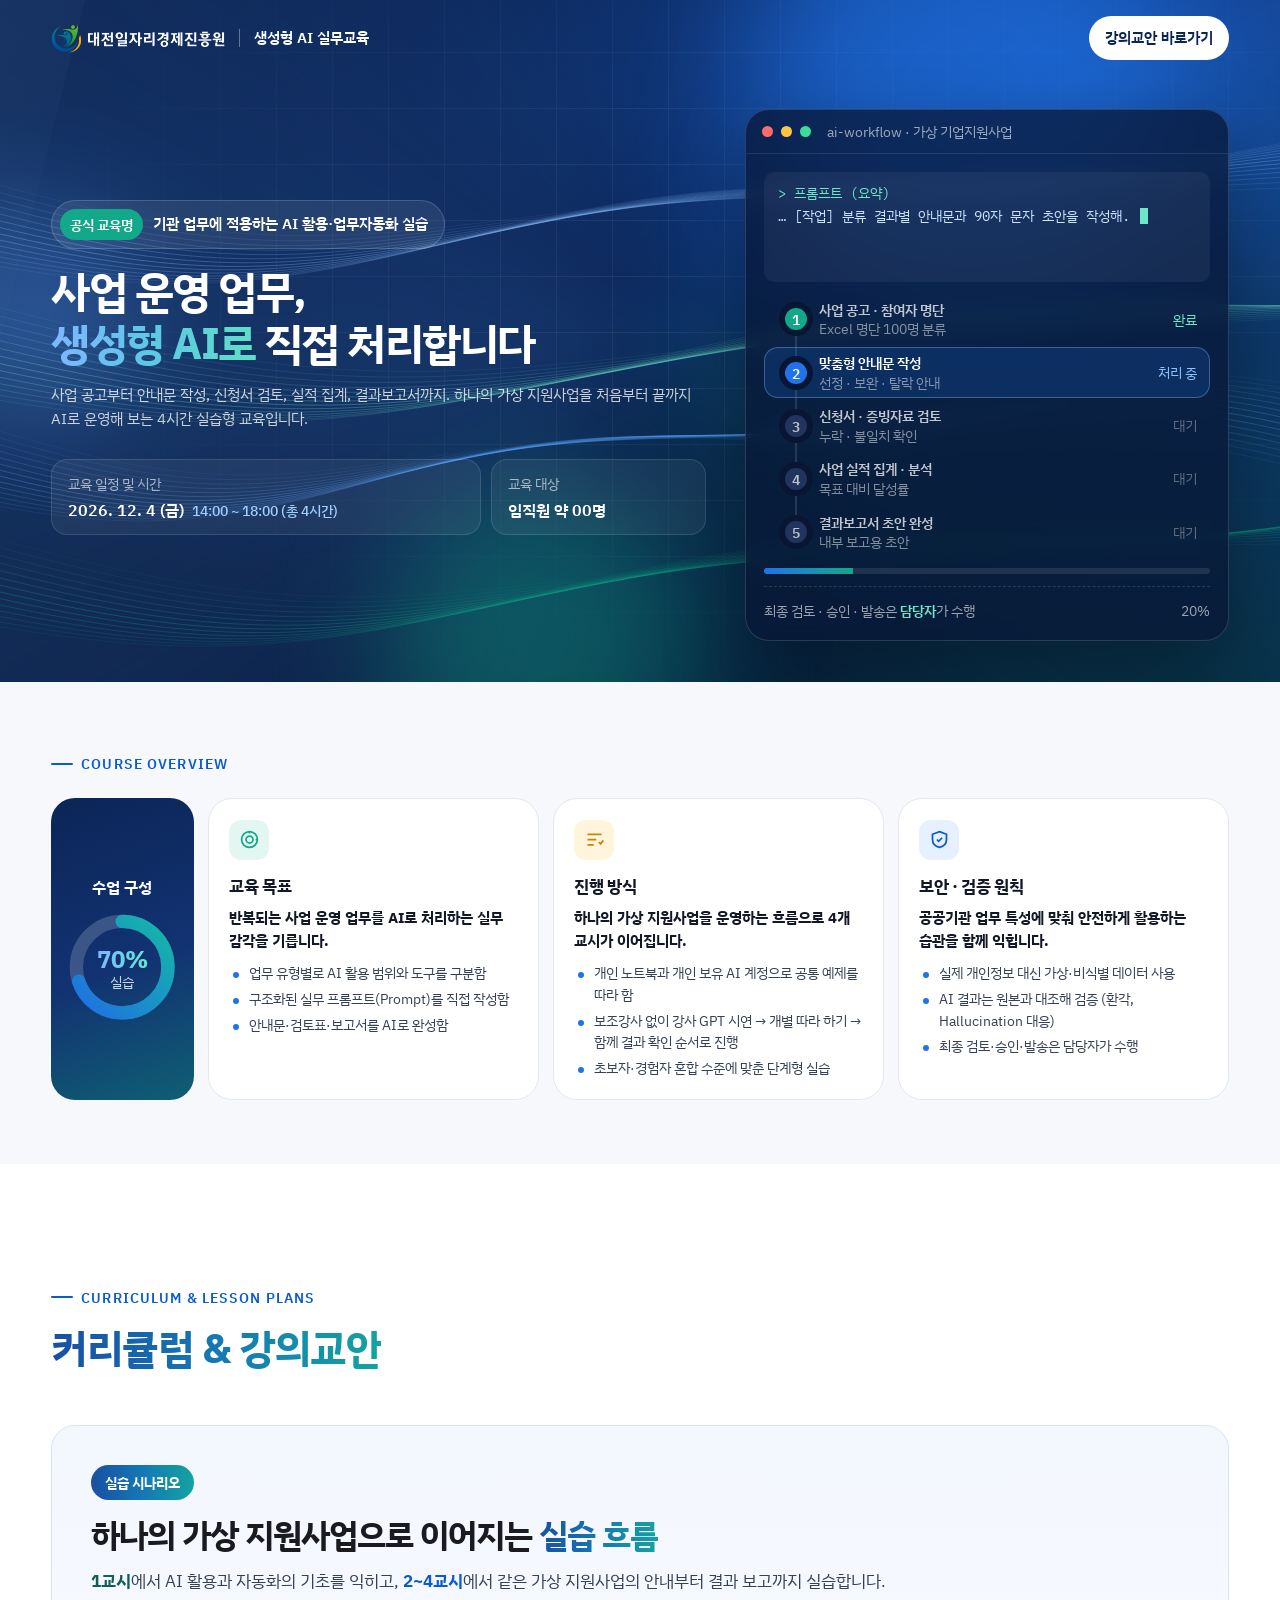
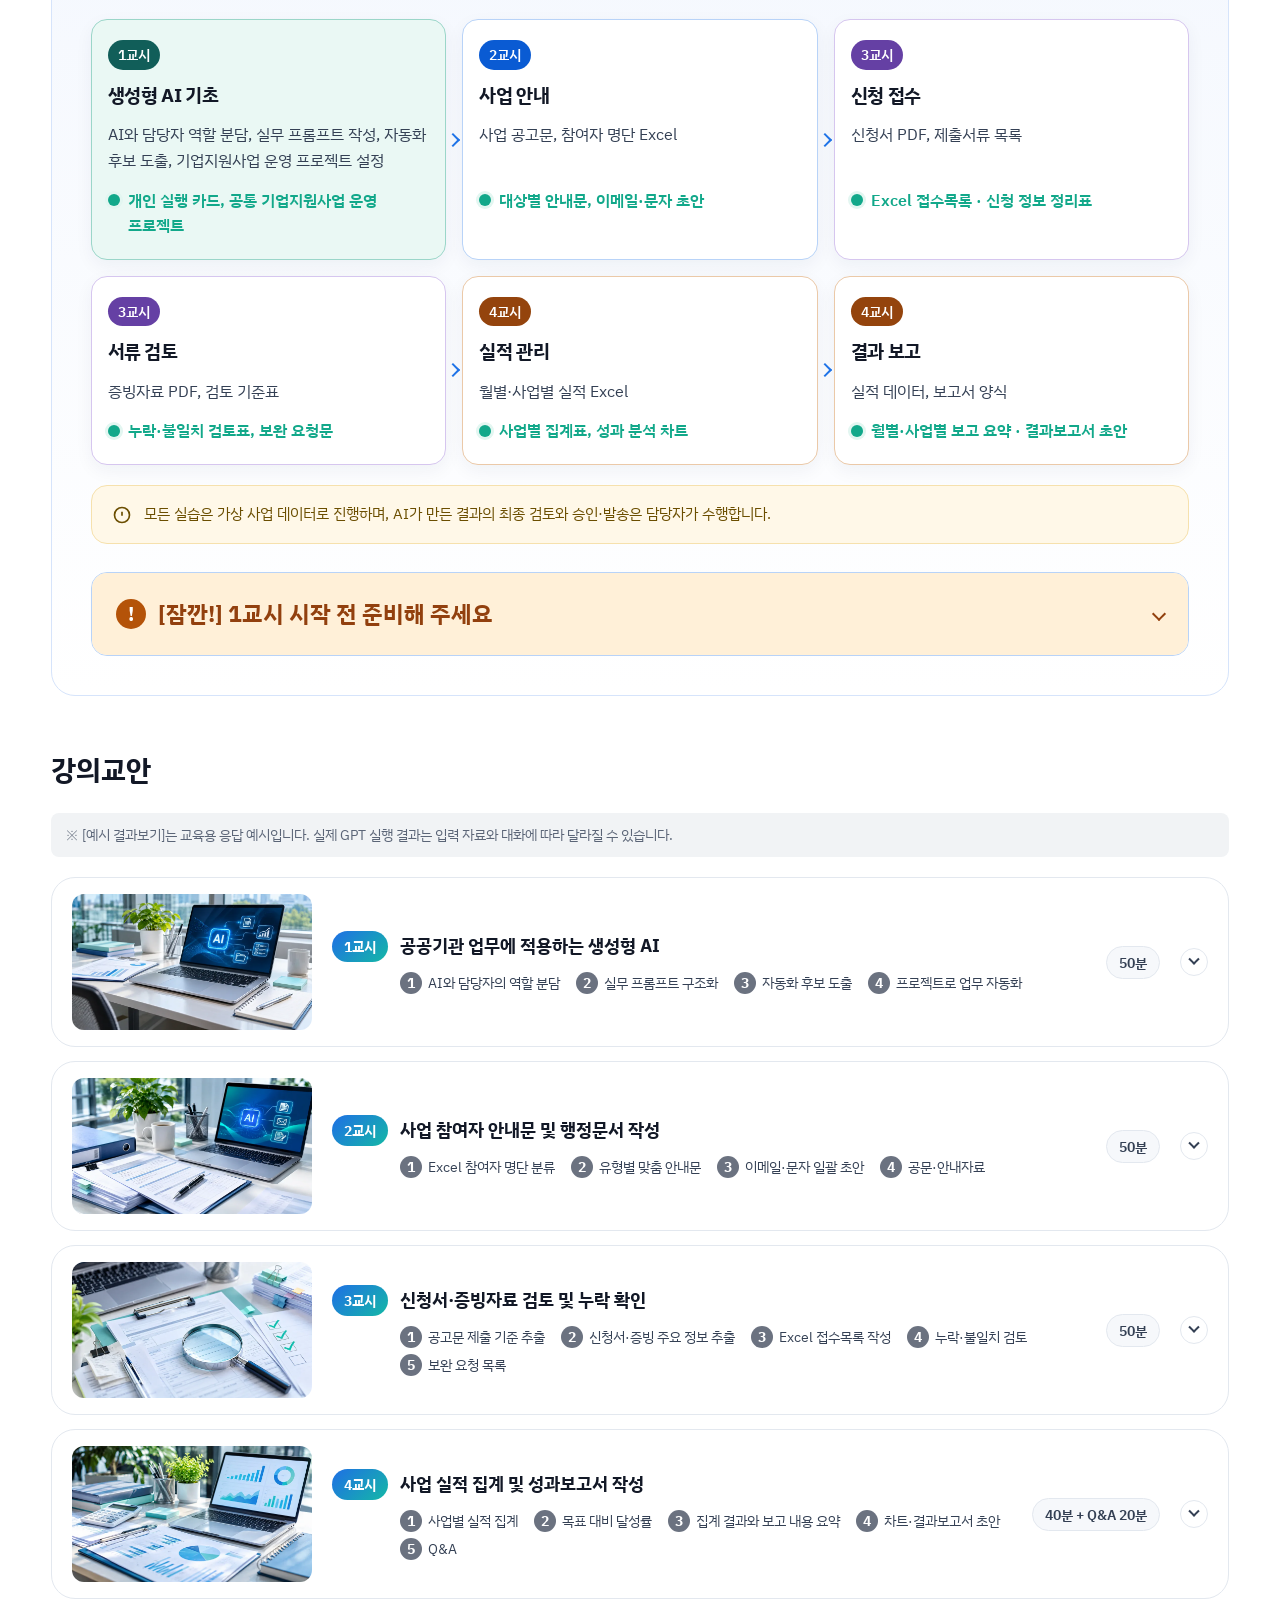
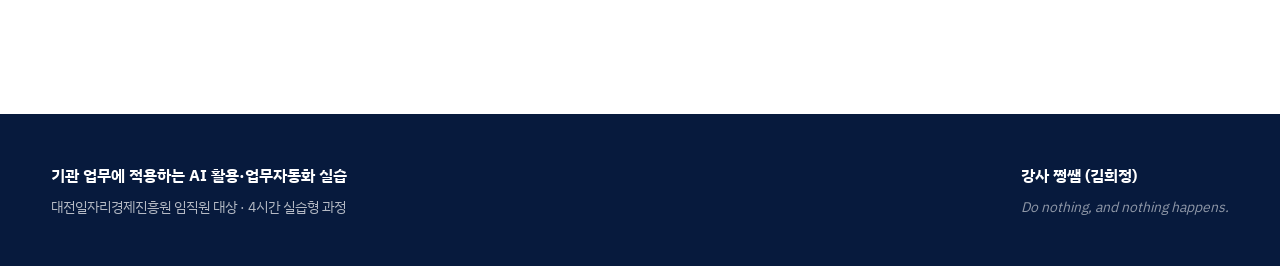
==== index.html @ 359bee0e "Add files via upload" ====
<!DOCTYPE html>
<html lang="ko">
<head>
<meta charset="UTF-8">
<meta name="viewport" content="width=device-width, initial-scale=1">
<title>기관 업무에 적용하는 AI 활용·업무자동화 실습 | 대전일자리경제진흥원 임직원 교육</title>
<meta name="description" content="생성형 AI를 활용한 공공기관 업무 효율화 및 실무 자동화 — 4시간 실습형 교육">
<link rel="preconnect" href="https://fonts.googleapis.com">
<link rel="preconnect" href="https://fonts.gstatic.com" crossorigin>
<link href="https://fonts.googleapis.com/css2?family=IBM+Plex+Sans+KR:wght@300;400;500;600;700&family=IBM+Plex+Mono:wght@400;500&display=swap" rel="stylesheet">
<link rel="stylesheet" href="css/style.css">
<link rel="stylesheet" href="css/lesson-embed.css">
</head>
<body>

<!-- ===================== 헤더 ===================== -->
<header class="header" id="header">
  <div class="container header-inner">
    <a href="#top" class="brand" aria-label="대전일자리경제진흥원 생성형 AI 실무교육 처음으로">
      <img class="logo logo-white" src="asset/djbea/djbea-logo-white.png" alt="대전일자리경제진흥원" width="694" height="120">
      <img class="logo logo-color" src="asset/djbea/djbea-logo.png" alt="" aria-hidden="true" width="694" height="120">
      <span class="brand-div" aria-hidden="true"></span>
      <span class="brand-text"><strong>생성형 AI 실무교육</strong></span>
    </a>
    <nav class="gnb" aria-label="주요 메뉴">
      <a href="#lesson-docs" class="gnb-cta">강의교안 바로가기</a>
    </nav>
  </div>
</header>

<main id="top">
<!-- ===================== 히어로 ===================== -->
<section class="hero" aria-labelledby="heroTitle">
  <div class="hero-grid" aria-hidden="true"></div>
  <canvas class="hero-canvas" id="heroCanvas" aria-hidden="true"></canvas>
  <div class="hero-aurora" aria-hidden="true"></div>
  <div class="hero-beam" aria-hidden="true"></div>
  <div class="orb orb-1" aria-hidden="true"></div>
  <div class="orb orb-2" aria-hidden="true"></div>
  <div class="orb orb-3" aria-hidden="true"></div>

  <div class="container hero-inner">
    <div>
      <span class="hero-badge reveal"><b>공식 교육명</b><span class="badge-name">기관 업무에 적용하는 AI 활용·업무자동화 실습</span></span>
      <h1 id="heroTitle" class="reveal d1">
        사업 운영 업무,<br>
        <span class="hl">생성형 AI로</span> 직접 처리합니다
      </h1>
      <p class="hero-lead reveal d2">
        사업 공고부터 안내문 작성, 신청서 검토, 실적 집계, 결과보고서까지.
        하나의 가상 지원사업을 처음부터 끝까지 AI로 운영해 보는 4시간 실습형 교육입니다.
      </p>

      <!-- 강의 안내 -->
      <dl class="hero-info reveal d4" aria-label="강의 안내">
        <div class="info-item info-wide"><dt>교육 일정 및 시간</dt><dd><span class="info-date">2026. 12. 4 (금)</span><span class="info-time">14:00 ~ 18:00 (총 4시간)</span></dd></div>
        <div class="info-item"><dt>교육 대상</dt><dd>임직원 약 00명</dd></div>
      </dl>

    </div>

    <!-- AI 워크플로 콘솔 (모션) -->
    <div class="console reveal d2" aria-label="실습 흐름 미리보기">
      <div class="console-bar" aria-hidden="true"><i></i><i></i><i></i><span>ai-workflow · 가상 기업지원사업</span></div>
      <div class="console-body">
        <div class="prompt" aria-live="off"><span class="tag">&gt; 프롬프트 (요약)</span><br><span id="typed"></span><span class="caret"></span></div>
        <ol class="flow" id="flow">
          <li class="flow-step"><span class="num">1</span><span class="txt"><strong>사업 공고 · 참여자 명단</strong><small>Excel 명단 100명 분류</small></span><span class="state">대기</span></li>
          <li class="flow-step"><span class="num">2</span><span class="txt"><strong>맞춤형 안내문 작성</strong><small>선정 · 보완 · 탈락 안내</small></span><span class="state">대기</span></li>
          <li class="flow-step"><span class="num">3</span><span class="txt"><strong>신청서 · 증빙자료 검토</strong><small>누락 · 불일치 확인</small></span><span class="state">대기</span></li>
          <li class="flow-step"><span class="num">4</span><span class="txt"><strong>사업 실적 집계 · 분석</strong><small>목표 대비 달성률</small></span><span class="state">대기</span></li>
          <li class="flow-step"><span class="num">5</span><span class="txt"><strong>결과보고서 초안 완성</strong><small>내부 보고용 초안</small></span><span class="state">대기</span></li>
        </ol>
        <div class="progress" aria-hidden="true"><i id="bar"></i></div>
        <div class="console-foot"><span>최종 검토 · 승인 · 발송은 <b>담당자</b>가 수행</span><span id="pct">0%</span></div>
      </div>
    </div>
  </div>
</section>

<!-- ===================== 강의 안내 ===================== -->
<section class="section overview" id="overview" aria-label="강의안내">
  <div class="container">
    <div class="section-head">
      <div>
        <span class="eyebrow">Course Overview</span>
      </div>
    </div>

    <div class="ov-grid">
      <aside class="ov-ratio reveal" aria-label="수업 구성: 실습 70퍼센트">
        <h3>수업 구성</h3>
        <div class="donut" aria-hidden="true">
          <svg viewBox="0 0 120 120">
            <defs><linearGradient id="dg" x1="0" y1="0" x2="1" y2="1"><stop offset="0" stop-color="#1f6fe5"/><stop offset="1" stop-color="#14b8a6"/></linearGradient></defs>
            <circle cx="60" cy="60" r="48" fill="none" stroke="rgba(255,255,255,.18)" stroke-width="14"/>
            <circle class="donut-val" cx="60" cy="60" r="48" fill="none" stroke="url(#dg)" stroke-width="14" stroke-linecap="round" pathLength="100" stroke-dasharray="70 100" transform="rotate(-90 60 60)"/>
          </svg>
          <div class="donut-label"><b>70%</b><span>실습</span></div>
        </div>
      </aside>
      <article class="ov-card reveal d1">
        <div class="ov-icon" aria-hidden="true"><svg viewBox="0 0 24 24" fill="none" stroke="currentColor" stroke-width="2"><circle cx="12" cy="12" r="9"/><circle cx="12" cy="12" r="4"/><path d="M12 3v2M21 12h-2"/></svg></div>
        <h3>교육 목표</h3>
        <p>반복되는 사업 운영 업무를 AI로 처리하는 실무 감각을 기릅니다.</p>
        <ul>
          <li>업무 유형별로 AI 활용 범위와 도구를 구분함</li>
          <li>구조화된 실무 프롬프트(Prompt)를 직접 작성함</li>
          <li>안내문·검토표·보고서를 AI로 완성함</li>
        </ul>
      </article>
      <article class="ov-card reveal d1">
        <div class="ov-icon" aria-hidden="true"><svg viewBox="0 0 24 24" fill="none" stroke="currentColor" stroke-width="2"><path d="M4 6h16M4 12h10M4 18h7"/><path d="M17 15l2 2 3-4"/></svg></div>
        <h3>진행 방식</h3>
        <p>하나의 가상 지원사업을 운영하는 흐름으로 4개 교시가 이어집니다.</p>
        <ul>
          <li>개인 노트북과 개인 보유 AI 계정으로 공통 예제를 따라 함</li>
          <li>보조강사 없이 강사 GPT 시연 → 개별 따라 하기 → 함께 결과 확인 순서로 진행</li>
          <li>초보자·경험자 혼합 수준에 맞춘 단계형 실습</li>
        </ul>
      </article>
      <article class="ov-card reveal d2">
        <div class="ov-icon" aria-hidden="true"><svg viewBox="0 0 24 24" fill="none" stroke="currentColor" stroke-width="2"><path d="M12 3l8 3v6c0 5-3.5 8-8 9-4.5-1-8-4-8-9V6l8-3z"/><path d="M9 12l2 2 4-4"/></svg></div>
        <h3>보안 · 검증 원칙</h3>
        <p>공공기관 업무 특성에 맞춰 안전하게 활용하는 습관을 함께 익힙니다.</p>
        <ul>
          <li>실제 개인정보 대신 가상·비식별 데이터 사용</li>
          <li>AI 결과는 원본과 대조해 검증 (환각, Hallucination 대응)</li>
          <li>최종 검토·승인·발송은 담당자가 수행</li>
        </ul>
      </article>
    </div>
  </div>
</section>

<!-- ===================== 커리큘럼 ===================== -->
<section class="section" id="curriculum" aria-labelledby="cuTitle">
  <div class="container">
    <div class="section-head">
      <div>
        <span class="eyebrow">Curriculum &amp; Lesson Plans</span>
        <h2 id="cuTitle"><span class="hl">커리큘럼 &amp; 강의교안</span></h2>
      </div>
    </div>

    <!-- 실습 흐름 (커리큘럼 상단 강조) -->
    <div class="pipeline-wrap is-feature">
      <div class="pf-head reveal">
        <span class="pf-badge">실습 시나리오</span>
        <h3>하나의 가상 지원사업으로 이어지는 <span class="hl">실습 흐름</span></h3>
        <p><strong>1교시</strong>에서 AI 활용과 자동화의 기초를 익히고, <strong>2~4교시</strong>에서 같은 가상 지원사업의 안내부터 결과 보고까지 실습합니다.</p>
      </div>
      <div class="pipeline">
        <div class="pipe pipe-period-1 reveal">
          <span class="pipe-period">1교시</span>
          <h4>생성형 AI 기초</h4>
          <p class="pipe-summary">AI와 담당자 역할 분담, 실무 프롬프트 작성, 자동화 후보 도출, 기업지원사업 운영 프로젝트 설정</p>
          <p class="pipe-output">개인 실행 카드, 공통 기업지원사업 운영 프로젝트</p>
        </div>
        <div class="pipe pipe-period-2 reveal"><span class="pipe-period">2교시</span><h4>사업 안내</h4><p class="pipe-summary">사업 공고문, 참여자 명단 Excel</p><p class="pipe-output">대상별 안내문, 이메일·문자 초안</p></div>
        <div class="pipe pipe-period-3 reveal d1"><span class="pipe-period">3교시</span><h4>신청 접수</h4><p class="pipe-summary">신청서 PDF, 제출서류 목록</p><p class="pipe-output">Excel 접수목록 · 신청 정보 정리표</p></div>
        <div class="pipe pipe-period-3 reveal d2"><span class="pipe-period">3교시</span><h4>서류 검토</h4><p class="pipe-summary">증빙자료 PDF, 검토 기준표</p><p class="pipe-output">누락·불일치 검토표, 보완 요청문</p></div>
        <div class="pipe pipe-period-4 reveal d3"><span class="pipe-period">4교시</span><h4>실적 관리</h4><p class="pipe-summary">월별·사업별 실적 Excel</p><p class="pipe-output">사업별 집계표, 성과 분석 차트</p></div>
        <div class="pipe pipe-period-4 reveal d4"><span class="pipe-period">4교시</span><h4>결과 보고</h4><p class="pipe-summary">실적 데이터, 보고서 양식</p><p class="pipe-output">월별·사업별 보고 요약 · 결과보고서 초안</p></div>
      </div>
      <div class="note reveal">
        <svg viewBox="0 0 24 24" fill="none" stroke="currentColor" stroke-width="2" aria-hidden="true"><circle cx="12" cy="12" r="9"/><path d="M12 8v5M12 16h.01"/></svg>
        <span>모든 실습은 가상 사업 데이터로 진행하며, AI가 만든 결과의 최종 검토와 승인·발송은 담당자가 수행합니다.</span>
      </div>

    <details class="class-prep reveal">
      <summary><span class="class-prep-icon" aria-hidden="true">!</span><span>[잠깐!] 1교시 시작 전 준비해 주세요</span><span class="class-prep-chevron" aria-hidden="true"></span></summary>
      <div class="class-prep-content">
      <div class="class-prep-grid">
        <div>
          <h4>데스크톱 앱 다운로드 · 로그인</h4>
          <p class="class-prep-notice">이번 수업은 각자 사용하는 AI 도구로 참여하며, <strong>무료 이용 범위</strong>를 기준으로 진행합니다. 강사 시연과 수업 설명은 <strong>GPT를 기준으로 진행</strong>합니다.</p>
          <p>개인 보유 AI 계정으로 로그인해 주세요. GPT·Claude·Gemini 중 각자 사용할 도구 하나를 준비하면 됩니다.</p>
          <div class="class-prep-links">
            <a href="https://chatgpt.com/download/" target="_blank" rel="noopener noreferrer" aria-label="GPT 앱 다운로드 페이지 열기"><img src="https://www.google.com/s2/favicons?domain=chatgpt.com&amp;sz=64" alt="" width="24" height="24" loading="lazy"><span>GPT</span></a>
            <a href="https://claude.com/download" target="_blank" rel="noopener noreferrer" aria-label="Claude 앱 다운로드 페이지 열기"><img src="https://www.google.com/s2/favicons?domain=claude.ai&amp;sz=64" alt="" width="24" height="24" loading="lazy"><span>Claude</span></a>
            <a href="https://gemini.google/desktop" target="_blank" rel="noopener noreferrer" aria-label="Gemini 앱 다운로드 페이지 열기"><img src="https://www.google.com/s2/favicons?domain=gemini.google.com&amp;sz=64" alt="" width="24" height="24" loading="lazy"><span>Gemini</span></a>
          </div>
        </div>
        <div>
          <h4>프롬프트 저장 도구 준비</h4>
          <p>수업에서 작성한 프롬프트와 AI 답변을 저장할 <strong>Word·메모장·Notion 중 익숙한 도구 하나</strong>를 열어 주세요.</p>
          <p><strong>Windows에서는 기본 메모장을 추천합니다.</strong> 시작 메뉴에서 ‘메모장’을 검색해 새 문서를 열고 ‘AI 실습 프롬프트.txt’로 저장해 두세요.</p>
          <p>업무명, 사용한 프롬프트, 수정한 내용, 확인할 사항을 함께 기록하면 수업 후 다시 활용하기 좋습니다.</p>
          <div class="class-prep-links">
            <a href="https://www.notion.com/desktop" target="_blank" rel="noopener noreferrer"><img src="https://www.google.com/s2/favicons?domain=notion.so&amp;sz=64" alt="" width="24" height="24" loading="lazy"><span>Notion</span></a>
            <a href="https://apps.microsoft.com/detail/9msmlrh6lzf3" target="_blank" rel="noopener noreferrer"><img src="https://www.google.com/s2/favicons?domain=microsoft.com&amp;sz=64" alt="" width="24" height="24" loading="lazy"><span>Windows 메모장</span></a>
          </div>
        </div>
        <div class="class-prep-kit">
          <h4>실습 자료 키트 다운로드 · 압축 풀기</h4>
          <p>교육용 가상 데이터가 담긴 ZIP 파일을 내려받아 압축을 풀어 주세요. ‘기업지원사업_에이전트’ 폴더를 내 컴퓨터에 두고 1~4교시에서 이어서 사용합니다.</p>
          <div class="class-prep-links">
            <a href="agent/기업지원사업_에이전트.zip" download>실습 자료 키트 다운로드 ↓</a>
          </div>
      <ol class="kit-list">
        <li><span class="ext doc">DOC</span><span class="kit-name"><b>사업 공고문</b><small>2교시 · 안내문 작성 기준</small></span></li>
        <li><span class="ext">XLSX</span><span class="kit-name"><b>참여자 명단 100명</b><small>2교시 · 선정·보완·탈락 분류</small></span></li>
        <li><span class="ext pdf">PDF</span><span class="kit-name"><b>지원사업 신청서 10건</b><small>3교시 · 신청 정보 추출</small></span></li>
        <li><span class="ext pdf">PDF</span><span class="kit-name"><b>증빙자료 · 검토 기준표</b><small>3교시 · 누락·불일치 확인</small></span></li>
        <li><span class="ext">XLSX</span><span class="kit-name"><b>5개 사업 월별 실적</b><small>4교시 · 집계·달성률 분석</small></span></li>
        <li><span class="ext doc">DOC</span><span class="kit-name"><b>결과보고서 양식</b><small>4교시 · 보고서 초안 작성</small></span></li>
      </ol>
        </div>
      </div>

      </div>
    </details>



    </div>



    <!-- 교시별 강의교안 (index 내장 · 1교시 기본 펼침) -->
    <section class="lesson-docs" id="lesson-docs" aria-labelledby="lesson-docs-title">
      <h3 id="lesson-docs-title">강의교안</h3>
      <p class="prompt-common-notice">※ [예시 결과보기]는 교육용 응답 예시입니다. 실제 GPT 실행 결과는 입력 자료와 대화에 따라 달라질 수 있습니다.</p>
      <div class="lesson-acc">
      <details class="acc-item" id="lesson-1"><summary><img class="acc-thumb" src="asset/thumb/c01.webp" alt="" width="240" height="136" loading="lazy"><span class="acc-title"><span class="acc-head"><span class="acc-no">1교시</span><b>공공기관 업무에 적용하는 생성형 AI</b></span><span class="acc-tasks"><span>AI와 담당자의 역할 분담</span><span>실무 프롬프트 구조화</span><span>자동화 후보 도출</span><span>프로젝트로 업무 자동화</span></span></span><span class="acc-min">50분</span><span class="acc-ic" aria-hidden="true"></span></summary><div class="acc-body"><div class="lesson-scope"><div class="l-layout">

    <!-- 목차 -->
    <nav class="toc" id="l1-toc" aria-label="목차">
      <div class="toc-top">
        <strong>목차</strong>
        <button type="button" class="toc-toggle" id="l1-tocToggle" aria-expanded="true" aria-controls="l1-tocPanel">
          <svg class="ic-list" viewBox="0 0 24 24" fill="none" stroke="currentColor" stroke-width="2.2" aria-hidden="true"><path d="M9 6h11M9 12h11M9 18h11M4 6h.01M4 12h.01M4 18h.01"/></svg>
          <span>닫기</span>
          <svg class="ic-chev" viewBox="0 0 24 24" fill="none" stroke="currentColor" stroke-width="2.2" aria-hidden="true"><path d="M6 15l6-6 6 6"/></svg>
        </button>
      </div>
      <div class="toc-panel" id="l1-tocPanel">
        <ol class="toc-list">
          <li><a href="#l1-goal" class="toc-goal"><span aria-hidden="true"></span><em>학습목표</em></a></li>
          <li><a href="#l1-concept"><span>1</span><em>업무에 쓰는 생성형 AI 기본기</em></a>
            <ol class="toc-sub">
              <li><a href="#l1-c21">1-1 생성형 AI의 강점과 한계</a></li>
              <li><a href="#l1-c22">1-2 AI와 담당자의 역할 분담</a></li>
              <li><a href="#l1-c23">1-3 업무 유형별 활용 방식</a></li>
              <li><a href="#l1-c24">1-4 실무 프롬프트 구조화</a></li>
              <li><a href="#l1-c25">1-5 보안 유의사항</a></li>
              <li><a href="#l1-p1">실습 1 · 같은 요청, 다른 결과</a></li>
            </ol>
          </li>
          <li><a href="#l1-lab"><span>2</span><em>내 업무에서 자동화 후보 고르기</em></a>
            <ol class="toc-sub">
              <li><a href="#l1-p3">실습 2 · 자동화 후보 도출</a></li>
            </ol>
          </li>
          <li><a href="#l1-agent"><span>3</span><em>업무 자동화 에이전트 만들기</em></a>
            <ol class="toc-sub">
              <li><a href="#l1-a32">참고 · 실습 폴더 구조와 파일 관리 규칙</a></li>
              <li><a href="#l1-a31">3-1 채팅과 에이전트의 차이</a></li>
              <li><a href="#l1-a33">3-3 ChatGPT 프로젝트 만들기</a></li>
              <li><a href="#l1-a34">만드는 순서 4 · 실습 수칙</a></li>
              <li><a href="#l1-a35">만드는 순서 4 · 업무 지시 브리프</a></li>
            </ol>
          </li>
          <li><a href="#l1-wrap"><span>4</span><em>정리</em></a>
            <ol class="toc-sub">
              <li><a href="#l1-quiz">셀프 체크</a></li>
            </ol>
          </li>
        </ol>

        <!-- 다른 교시로 이동 (기본 닫힘) -->
        <details class="toc-lessons">
          <summary>다른 교시로 이동</summary>
          <ol>
            <li><a href="lesson-01.html" class="is-current" aria-current="page"><b>1교시</b>공공기관 업무에 적용하는 생성형 AI<small>현재</small></a></li>
            <li><a href="lesson-02.html"><b>2교시</b>사업 참여자 안내문 및 행정문서 작성</a></li>
            <li><a href="lesson-03.html"><b>3교시</b>신청서·증빙자료 검토 및 누락 확인</a></li>
            <li><a href="lesson-04.html"><b>4교시</b>사업 실적 집계 및 성과보고서 작성</a></li>
          </ol>
        </details>
      </div>
    </nav>

    <div class="l-main">
      

      <!-- ========== 1. 학습목표 ========== -->
      <section class="block reveal" id="l1-goal" aria-labelledby="l1-goalTitle">
        <div class="block-head">
          <div><h2 id="l1-goalTitle"><span class="hl">학습목표</span></h2></div>
        </div>
        <div class="goals">
          <div class="goal"><b><span class="tn gnum">1</span><span class="gt">AI에게 맡길 일과 사람이 할 일을 구분함</span></b><p>강점·한계와 신호등 기준으로 업무별 활용 수준을 판단</p></div>
          <div class="goal"><b><span class="tn gnum">2</span><span class="gt">실무 프롬프트를 구조화해 작성함</span></b><p>5요소 + 고도화 기법으로 바로 쓰는 결과 얻기</p></div>
          <div class="goal"><b><span class="tn gnum">3</span><span class="gt">내 업무 중 AI 활용 후보를 도출함</span></b><p>평가 기준·매트릭스로 우선순위 3개와 실행 카드 작성</p></div>
          <div class="goal"><b><span class="tn gnum">4</span><span class="gt">업무 자동화 에이전트를 구축함</span></b><p>프로젝트에 지침·컨텍스트·로컬 폴더를 연결해 하나의 업무 흐름 실행</p></div>
        </div>
        <div class="callout callout-info">
          <svg viewBox="0 0 24 24" fill="none" stroke="currentColor" stroke-width="2" aria-hidden="true"><circle cx="12" cy="12" r="9"/><path d="M12 8v5M12 16h.01"/></svg>
          <span><b>오늘의 실습 원칙</b> — 모든 실습은 가상·비식별 데이터로 진행합니다. 실제 참여자 명단이나 내부 문서는 입력하지 않으며, AI 결과의 최종 검토·승인·발송은 담당자가 합니다.</span>
        </div>
      </section>

      <!-- ========== 2. 개념 ========== -->
      <section class="block reveal" id="l1-concept" aria-labelledby="l1-conceptTitle">
        <div class="block-head">
          <div><span class="num">1</span><h2 id="l1-conceptTitle">업무에 쓰는 <span class="hl">생성형 AI 기본기</span></h2></div>
        </div>

        <!-- 2-1 -->
        <div class="sub" id="l1-c21">
          <h3><i>1-1</i>생성형 AI의 강점과 한계</h3>
          <p>생성형 AI(Generative AI)의 중심에는 <strong>대규모 언어 모델(LLM, Large Language Model)</strong>이 있습니다. 방대한 문장을 학습한 뒤 <strong>“다음에 올 가능성이 높은 단어”를 이어 붙여</strong> 답을 만듭니다. 그래서 문장은 자연스럽지만, 그 내용이 사실인지는 스스로 보장하지 못합니다.</p>

          <div class="versus">
            <div class="vs vs-ai">
              <h4>강점 — 이런 일에 빠릅니다</h4>
              <ul>
                <li><b>초안 작성</b> — 안내문·공문·보고서 초안을 수십 초 안에 여러 버전으로</li>
                <li><b>형식 변환</b> — 공문 → 문자, 장문 → 표, 메모 → 개조식 보고</li>
                <li><b>요약·추출</b> — 긴 공고문에서 자격요건·제출서류만 뽑기</li>
                <li><b>분류·정리</b> — 기준을 주면 명단·문의를 유형별로 나누기</li>
              </ul>
            </div>
            <div class="vs vs-human">
              <h4>한계 — 이런 점은 사람이 확인합니다</h4>
              <ul>
                <li><b>환각(Hallucination)</b> — 없는 규정·날짜·수치를 그럴듯하게 지어냄</li>
                <li><b>내부·최신 정보 부재</b> — 기관 규정, 올해 공고는 입력해야만 앎</li>
                <li><b>계산 실수</b> — 긴 표의 합계·비율은 반드시 검산</li>
                <li><b>맥락 누락</b> — 대화가 길어지면 앞에서 준 조건을 놓침</li>
              </ul>
            </div>
          </div>

          <h4 class="mini-title"><span class="mt-main"><span class="mt-num">①</span>AI 결과 활용 신호등</span></h4>
          <div class="signal">
            <div class="sg sg-green">
              <b>초록 · 그대로 활용</b>
              <p>맞춤법·문장 다듬기, 문체 변환, 표 ↔ 문장 형식 바꾸기</p>
              <small>확인: 의미가 바뀌지 않았는지만 보기</small>
            </div>
            <div class="sg sg-yellow">
              <b>노랑 · 검토 후 활용</b>
              <p>요약, 분류, 안내문·보고서 초안, 체크리스트 작성</p>
              <small>확인: 원본과 대조, 누락·오류 수정</small>
            </div>
            <div class="sg sg-red">
              <b>빨강 · 사람이 결정</b>
              <p>선정·탈락, 지원 금액, 규정·법령 해석, 외부 발송</p>
              <small>AI는 근거 자료 정리까지만</small>
            </div>
          </div>
          <div class="callout callout-warn">
            <svg viewBox="0 0 24 24" fill="none" stroke="currentColor" stroke-width="2" aria-hidden="true"><path d="M12 3l9 16H3l9-16z"/><path d="M12 10v4M12 17h.01"/></svg>
            <span><b>기억할 기준</b> — 업무를 나눌 때는 “누가 더 빠른가”가 아니라 <b>“누가 책임지는가”</b>로 판단합니다. 마감일·지원 금액·자격 기준처럼 틀리면 안 되는 정보는 반드시 원본에서 확인합니다.</span>
          </div>
        </div>

        <!-- 2-2 -->
        <div class="sub" id="l1-c22">
          <h3><i>1-2</i>사업 운영 단계별 AI와 담당자의 역할 분담</h3>
          <p>오늘 4개 교시는 아래 사업 운영 흐름을 그대로 따라갑니다. 단계마다 <strong>AI가 맡을 일, 담당자가 결정할 일, 반드시 확인할 검증 포인트</strong>를 나눠 두면 안전하게 속도를 높일 수 있습니다.</p>
          <table class="tbl">
            <thead><tr><th scope="col">운영 단계</th><th scope="col">AI가 맡을 일</th><th scope="col">담당자가 결정할 일</th><th scope="col">검증 포인트</th></tr></thead>
            <tbody>
              <tr><td data-label="운영 단계">사업 공고</td><td data-label="AI가 맡을 일">이전 공고 기반 초안, 자격요건·일정 표 정리</td><td data-label="담당자가 결정할 일">지원 규모·자격 기준 확정</td><td data-label="검증 포인트">금액·일정·근거 규정</td></tr>
              <tr><td data-label="운영 단계">신청 접수</td><td data-label="AI가 맡을 일">신청서 정보 추출, 접수 현황표 작성</td><td data-label="담당자가 결정할 일">접수 확정·중복 처리</td><td data-label="검증 포인트">접수 건수 원본 대조</td></tr>
              <tr><td data-label="운영 단계">서류 검토</td><td data-label="AI가 맡을 일">제출서류 누락 1차 확인, 불일치 표시</td><td data-label="담당자가 결정할 일">적격 판정, 보완 요청 여부</td><td data-label="검증 포인트">표시된 항목 원본 확인</td></tr>
              <tr><td data-label="운영 단계">대상자 안내</td><td data-label="AI가 맡을 일">선정·보완·탈락 안내문, 이메일·문자 초안</td><td data-label="담당자가 결정할 일">발송 승인·발송</td><td data-label="검증 포인트">대상자–문안 매칭, 날짜</td></tr>
              <tr><td data-label="운영 단계">실적·보고</td><td data-label="AI가 맡을 일">집계, 달성률 계산, 차트, 보고서 초안</td><td data-label="담당자가 결정할 일">성과 해석, 결재</td><td data-label="검증 포인트">합계 검산, 수치 출처</td></tr>
            </tbody>
          </table>
        </div>

        <!-- 2-3 -->
        <div class="sub" id="l1-c23">
          <h3><i>1-3</i>업무 유형별 활용 방식</h3>
          <p>같은 생성형 AI라도 업무 유형에 따라 <strong>무엇을 입력하고 어떻게 요청할지</strong>가 달라집니다.</p>
          <table class="tbl">
            <thead><tr><th scope="col">업무 유형</th><th scope="col">사업 운영 예시</th><th scope="col">입력할 것</th><th scope="col">요청 방식</th><th scope="col">실습 교시</th></tr></thead>
            <tbody>
              <tr><td data-label="업무 유형">문서 작성</td><td data-label="사업 운영 예시">공고문 · 안내문 · 공문 · 문자</td><td data-label="입력할 것">사업 정보, 이전 양식</td><td data-label="요청 방식">맥락·형식 지정 → 초안 → 수정 요청</td><td data-label="실습 교시">2교시</td></tr>
              <tr><td data-label="업무 유형">데이터 정리</td><td data-label="사업 운영 예시">엑셀 참여자 명단</td><td data-label="입력할 것">가명 처리한 파일</td><td data-label="요청 방식">분류 기준을 조건으로 명시</td><td data-label="실습 교시">2교시</td></tr>
              <tr><td data-label="업무 유형">문서 검토</td><td data-label="사업 운영 예시">신청서 · 증빙자료 PDF</td><td data-label="입력할 것">문서 + 검토 기준표</td><td data-label="요청 방식">기준별 충족 여부를 표로</td><td data-label="실습 교시">3교시</td></tr>
              <tr><td data-label="업무 유형">분석 · 보고</td><td data-label="사업 운영 예시">사업별 실적 · 결과보고</td><td data-label="입력할 것">실적 데이터, 보고서 양식</td><td data-label="요청 방식">계산 → 차트 → 문장화 단계별</td><td data-label="실습 교시">4교시</td></tr>
            </tbody>
          </table>
        </div>

        <!-- 2-4 -->
        <div class="sub" id="l1-c24">
          <h3><i>1-4</i>실무 프롬프트 구조화</h3>
          <p>AI의 답이 아쉬운 이유는 대부분 <strong>정보가 부족해서</strong>입니다. 신입 직원에게 업무를 지시하듯 다섯 가지를 빠짐없이 알려 주세요.</p>
          <div class="formula">
            <div class="fx"><b>역할</b><small>Role</small><p>누구의 입장에서 쓸지<br>“기업지원사업 담당자로서”</p></div>
            <div class="fx"><b>맥락</b><small>Context</small><p>어떤 상황·배경인지<br>“1차 서류심사 선정 결과”</p></div>
            <div class="fx"><b>작업</b><small>Task</small><p>무엇을 해 달라는지<br>“선정 안내 문자 작성”</p></div>
            <div class="fx"><b>형식</b><small>Format</small><p>어떤 모양으로 받을지<br>“90자 단문 + 장문 1개”</p></div>
            <div class="fx"><b>조건</b><small>Constraint</small><p>지켜야 할 규칙<br>“공문체, 정보 지어내지 않기”</p></div>
          </div>

          <h4 class="mini-title mt-split"><span class="mt-main"><span class="mt-num">①</span>프롬프트가 좋아지는 4단계</span><span class="mt-note">※ <mark>민트 표시</mark>는 이전 단계에서 새로 더한 부분입니다.</span></h4>
          <ol class="lvx">
            <li class="lvx-item">
              <div class="lvx-main">
                <div class="lvx-top"><span class="lv-badge">Lv.1</span><b>요청만</b><span class="lvx-res">어떤 공고문인지 몰라 일반적인 요약 방법을 설명하거나, 그럴듯한 내용을 지어냅니다.</span></div>
                <div class="lvx-prompt"><p>공고문 요약해</p></div>
              </div>
              <div class="lvx-effect is-bad">
                <small>효과</small>
                <strong>AI가 대상과 형식을 추측함</strong>
                <span class="lvx-meter" aria-label="완성도 25%"><i style="width:25%"></i></span>
              </div>
            </li>
            <li class="lvx-item">
              <div class="lvx-main">
                <div class="lvx-top"><span class="lv-badge">Lv.2</span><b>+ 맥락</b><span class="lvx-res">실제 공고문을 근거로 요약하지만, 요약 길이와 항목이 요청할 때마다 달라집니다.</span></div>
                <div class="lvx-prompt"><p><mark>아래 붙여 넣은 '2026 청년 일자리 지원사업' 공고문을</mark> 요약해.<br><mark>{공고문 붙여 넣기}</mark></p></div>
              </div>
              <div class="lvx-effect">
                <small>효과</small>
                <strong>대상 문서가 분명해짐</strong>
                <span class="lvx-meter" aria-label="완성도 50%"><i style="width:50%"></i></span>
              </div>
            </li>
            <li class="lvx-item">
              <div class="lvx-main">
                <div class="lvx-top"><span class="lv-badge">Lv.3</span><b>+ 형식</b><span class="lvx-res">항목이 고정된 표로 나와 바로 붙여 쓸 수 있습니다. 다만 공고문에 없는 항목은 AI가 임의로 채울 수 있습니다.</span></div>
                <div class="lvx-prompt"><p>아래 붙여 넣은 '2026 청년 일자리 지원사업' 공고문을 <mark>지원대상 / 지원내용 / 신청기간 / 제출서류 / 문의처 5개 항목의 표로</mark> 요약해.<br>{공고문 붙여 넣기}</p></div>
              </div>
              <div class="lvx-effect">
                <small>효과</small>
                <strong>바로 붙여 쓸 수 있는 모양이 됨</strong>
                <span class="lvx-meter" aria-label="완성도 75%"><i style="width:75%"></i></span>
              </div>
            </li>
            <li class="lvx-item is-best">
              <div class="lvx-main">
                <div class="lvx-top"><span class="lv-badge">Lv.4</span><b>+ 역할 · 조건</b><span class="lvx-res">근거 없는 항목은 ‘공고문 미기재’로 드러나고, 날짜·금액이 원문 그대로 유지됩니다. 예상 질문까지 함께 나와 문의 응대 준비에 바로 씁니다.</span></div>
                <div class="lvx-prompt"><p><mark>너는 일자리지원사업 담당자야.</mark><br>아래 붙여 넣은 '2026 청년 일자리 지원사업' 공고문을 지원대상 / 지원내용 / 신청기간 / 제출서류 / 문의처 5개 항목의 표로 요약해.<br><mark>공고문에 없는 내용은 '공고문 미기재'로 표시하고, 날짜·금액은 원문 표기 그대로 써.</mark><br><mark>마지막에 신청자가 자주 물을 질문 3개를 덧붙여줘.</mark><br>{공고문 붙여 넣기}</p></div>
              </div>
              <div class="lvx-effect is-best">
                <small>효과</small>
                <strong>오류를 막고 활용도까지 높임</strong>
                <span class="lvx-meter" aria-label="완성도 100%"><i style="width:100%"></i></span>
              </div>
            </li>
          </ol>

          <h4 class="mini-title mt-split"><span class="mt-main"><span class="mt-num">②</span>업무별 실무 프롬프트 예시 8종</span><span class="mt-note">※ <b>{ }</b>는 내 상황에 맞게 바꾸는 부분입니다.</span></h4>
          <div class="tabs" data-tabs>
            <div class="tab-list" role="tablist" aria-label="업무별 프롬프트 예시">
              <button type="button" role="tab" id="l1-t1" aria-controls="l1-tp1" aria-selected="true">① 안내 이메일</button>
              <button type="button" role="tab" id="l1-t2" aria-controls="l1-tp2" aria-selected="false" tabindex="-1">② 공고문 요약</button>
              <button type="button" role="tab" id="l1-t3" aria-controls="l1-tp3" aria-selected="false" tabindex="-1">③ 명단 분류</button>
              <button type="button" role="tab" id="l1-t4" aria-controls="l1-tp4" aria-selected="false" tabindex="-1">④ 문의 답변</button>
              <button type="button" role="tab" id="l1-t5" aria-controls="l1-tp5" aria-selected="false" tabindex="-1">⑤ 회의 결과 보고</button>
              <button type="button" role="tab" id="l1-t6" aria-controls="l1-tp6" aria-selected="false" tabindex="-1">⑥ 실적 분석</button>
              <button type="button" role="tab" id="l1-t7" aria-controls="l1-tp7" aria-selected="false" tabindex="-1">⑦ 서류 체크리스트</button>
              <button type="button" role="tab" id="l1-t8" aria-controls="l1-tp8" aria-selected="false" tabindex="-1">⑧ 문체 변환</button>
            </div>

            <div class="tab-panel" role="tabpanel" id="l1-tp1" aria-labelledby="l1-t1">
              <div class="tp-meta"><span class="tag-assist">문서 작성</span><span>보완 서류 요청 이메일</span></div>
              <p class="prompt-edit-note">✎ <mark>{ }</mark>로 표시한 부분은 수정할 곳입니다. 채워진 샘플로 바로 실행하거나 내 업무에 맞게 바꿔 사용하세요.</p><div class="prompt-box">
                <div class="pb-head"><span class="pb-title">프롬프트</span><button type="button" class="copy-btn" aria-label="프롬프트 복사" title="복사"><svg class="ic-copy" viewBox="0 0 24 24" fill="none" stroke="currentColor" stroke-width="2" aria-hidden="true"><rect x="9" y="9" width="11" height="11" rx="2"/><path d="M5 15V5a2 2 0 012-2h10"/></svg><svg class="ic-done" viewBox="0 0 24 24" fill="none" stroke="currentColor" stroke-width="2.4" aria-hidden="true"><path d="M5 12l5 5 9-10"/></svg></button></div>
<pre><em>[역할]</em> 너는 대전 지역 공공기관의 창업지원사업 담당자야.
<em>[맥락]</em> 가상의 '2026 청년 창업 아카데미' 서류 심사에서 보완이 필요한 신청자에게 안내해야 해. 보완 서류는 사업자등록증명원(최근 1개월 이내 발급)이고, 마감은 12월 11일(금) 17시야.
<em>[작업]</em> 보완 요청 이메일을 작성해.
<em>[형식]</em> 제목 1줄 + 본문(인사 → 보완 사유 → 제출 방법 → 마감 → 문의처) + 서명 구성으로 작성해.
<em>[조건]</em> 정중하고 간결하게 300자 이내. 신청자 이름은 <mark>{성명}</mark>으로 남기고, 주어지지 않은 연락처는 <mark>[확인 필요]</mark>로 표시해.</pre>
              </div>
              <p class="tip"><b>활용 팁</b> 같은 대화에서 “같은 내용으로 90자 문자도 만들어”라고 이어서 요청하면 이메일과 문자의 안내 내용이 일치합니다.</p>
            </div>

            <div class="tab-panel" role="tabpanel" id="l1-tp2" aria-labelledby="l1-t2" hidden>
              <div class="tp-meta"><span class="tag-assist">요약·추출</span><span>긴 공고문을 핵심 표로</span></div>
              <p class="prompt-edit-note">✎ <mark>{ }</mark>로 표시한 부분은 수정할 곳입니다. 채워진 샘플로 바로 실행하거나 내 업무에 맞게 바꿔 사용하세요.</p><div class="prompt-box">
                <div class="pb-head"><span class="pb-title">프롬프트</span><button type="button" class="copy-btn" aria-label="프롬프트 복사" title="복사"><svg class="ic-copy" viewBox="0 0 24 24" fill="none" stroke="currentColor" stroke-width="2" aria-hidden="true"><rect x="9" y="9" width="11" height="11" rx="2"/><path d="M5 15V5a2 2 0 012-2h10"/></svg><svg class="ic-done" viewBox="0 0 24 24" fill="none" stroke="currentColor" stroke-width="2.4" aria-hidden="true"><path d="M5 12l5 5 9-10"/></svg></button></div>
<pre><em>[역할]</em> 너는 일자리지원사업 담당자야.
<em>[맥락]</em> 아래는 가상의 '2026 청년 일자리 지원사업' 공고문 전문이야.
<mark>{공고문 붙여 넣기}</mark>
<em>[작업]</em> 신청자가 한눈에 볼 수 있도록 핵심 내용을 요약해.
<em>[형식]</em> 지원대상 / 지원내용 / 신청기간 / 제출서류 / 문의처 5개 항목의 표로 정리하고, 신청자가 자주 물을 질문 3개를 덧붙여줘.
<em>[조건]</em> 공고문에 없는 내용은 추측하지 말고 '공고문 미기재'로 표시해. 날짜와 금액은 원문 표기를 그대로 써.</pre>
              </div>
              <p class="tip"><b>활용 팁</b> 요약 결과의 날짜·금액은 원문과 1:1로 대조합니다. ‘공고문 미기재’ 항목은 공고문 보완이 필요한 지점일 수 있습니다.</p>
            </div>

            <div class="tab-panel" role="tabpanel" id="l1-tp3" aria-labelledby="l1-t3" hidden>
              <div class="tp-meta"><span class="tag-auto">데이터 정리</span><span>조건 기반 명단 분류</span></div>
              <p class="prompt-edit-note">✎ <mark>{ }</mark>로 표시한 부분은 수정할 곳입니다. 채워진 샘플로 바로 실행하거나 내 업무에 맞게 바꿔 사용하세요.</p><div class="prompt-box">
                <div class="pb-head"><span class="pb-title">프롬프트</span><button type="button" class="copy-btn" aria-label="프롬프트 복사" title="복사"><svg class="ic-copy" viewBox="0 0 24 24" fill="none" stroke="currentColor" stroke-width="2" aria-hidden="true"><rect x="9" y="9" width="11" height="11" rx="2"/><path d="M5 15V5a2 2 0 012-2h10"/></svg><svg class="ic-done" viewBox="0 0 24 24" fill="none" stroke="currentColor" stroke-width="2.4" aria-hidden="true"><path d="M5 12l5 5 9-10"/></svg></button></div>
<pre><em>[역할]</em> 너는 기업지원사업 운영 담당자야.
<em>[맥락]</em> 첨부한 엑셀은 가상의 참여기업 신청 명단이야. 열은 기업명, 업종, 소재지, 종업원 수, 서류 제출 여부, 평가 점수야.
<em>[작업]</em> 아래 기준으로 '선정 / 보완 / 탈락'을 분류해.
- 선정: 소재지 대전 + 서류 완비 + 평가 70점 이상
- 보완: 소재지 대전 + 서류 미비 + 평가 70점 이상
- 탈락: 그 외
<em>[형식]</em> '분류 결과' 열을 추가한 표와 분류별 건수 요약으로 정리해.
<em>[조건]</em> 값이 비어 있거나 기준으로 판단할 수 없는 행은 '판단 보류'로 따로 모아. 이 결과는 담당자 검토용 초안이야.</pre>
              </div>
              <p class="tip"><b>활용 팁</b> 기준을 숫자와 조건으로 명확히 쓸수록 정확해집니다. 분류별 건수의 합이 전체 행 수와 같은지 반드시 확인합니다.</p>
            </div>

            <div class="tab-panel" role="tabpanel" id="l1-tp4" aria-labelledby="l1-t4" hidden>
              <div class="tp-meta"><span class="tag-assist">문서 작성</span><span>공고문 근거 기반 문의 답변</span></div>
              <p class="prompt-edit-note">✎ <mark>{ }</mark>로 표시한 부분은 수정할 곳입니다. 채워진 샘플로 바로 실행하거나 내 업무에 맞게 바꿔 사용하세요.</p><div class="prompt-box">
                <div class="pb-head"><span class="pb-title">프롬프트</span><button type="button" class="copy-btn" aria-label="프롬프트 복사" title="복사"><svg class="ic-copy" viewBox="0 0 24 24" fill="none" stroke="currentColor" stroke-width="2" aria-hidden="true"><rect x="9" y="9" width="11" height="11" rx="2"/><path d="M5 15V5a2 2 0 012-2h10"/></svg><svg class="ic-done" viewBox="0 0 24 24" fill="none" stroke="currentColor" stroke-width="2.4" aria-hidden="true"><path d="M5 12l5 5 9-10"/></svg></button></div>
<pre><em>[역할]</em> 너는 일자리 지원사업 상담 담당자야.
<em>[맥락]</em> 아래는 사업 공고문 일부와 신청자의 문의야.
- 공고문: <mark>{신청 자격 조항 붙여 넣기}</mark>
- 문의: "주소지는 세종인데 대전 소재 기업에 재직 중이면 신청할 수 있나요?"
<em>[작업]</em> 문의에 대한 답변 초안을 작성해.
<em>[형식]</em> 결론 1문장 → 근거(공고문 해당 조항 인용) → 추가 안내 순서로 작성해.
<em>[조건]</em> 공고문에서 근거를 찾을 수 없으면 단정하지 말고 '담당 부서 확인 후 회신드리겠습니다'로 마무리해.</pre>
              </div>
              <p class="tip"><b>활용 팁</b> 근거 조항을 인용하게 하면 AI가 지어낸 답인지 바로 확인할 수 있습니다. 반복 문의는 모아서 FAQ 초안으로 만들 수도 있습니다.</p>
            </div>

            <div class="tab-panel" role="tabpanel" id="l1-tp5" aria-labelledby="l1-t5" hidden>
              <div class="tp-meta"><span class="tag-assist">요약·보고</span><span>회의 메모 → 내부 보고</span></div>
              <p class="prompt-edit-note">✎ <mark>{ }</mark>로 표시한 부분은 수정할 곳입니다. 채워진 샘플로 바로 실행하거나 내 업무에 맞게 바꿔 사용하세요.</p><div class="prompt-box">
                <div class="pb-head"><span class="pb-title">프롬프트</span><button type="button" class="copy-btn" aria-label="프롬프트 복사" title="복사"><svg class="ic-copy" viewBox="0 0 24 24" fill="none" stroke="currentColor" stroke-width="2" aria-hidden="true"><rect x="9" y="9" width="11" height="11" rx="2"/><path d="M5 15V5a2 2 0 012-2h10"/></svg><svg class="ic-done" viewBox="0 0 24 24" fill="none" stroke="currentColor" stroke-width="2.4" aria-hidden="true"><path d="M5 12l5 5 9-10"/></svg></button></div>
<pre><em>[역할]</em> 너는 사업 운영 부서의 실무 담당자야.
<em>[맥락]</em> 아래는 가상의 '참여기업 간담회' 메모야.
<mark>{회의 메모 붙여 넣기}</mark>
<em>[작업]</em> 팀장 보고용 결과 요약을 작성해.
<em>[형식]</em> 개요(일시·장소·참석) / 주요 의견 3~5개 / 조치 필요 사항(담당·기한) / 향후 계획 순서로, 개조식 '~함' 체로 작성해.
<em>[조건]</em> 메모에 없는 내용은 추가하지 마. '결정된 사항'과 '논의만 된 사항'을 구분해 표시해.</pre>
              </div>
              <p class="tip"><b>활용 팁</b> 결정과 논의를 구분하게 하면, 논의만 된 내용이 확정 사항처럼 보고되는 실수를 막을 수 있습니다.</p>
            </div>

            <div class="tab-panel" role="tabpanel" id="l1-tp6" aria-labelledby="l1-t6" hidden>
              <div class="tp-meta"><span class="tag-assist">분석·보고</span><span>실적표 → 달성률 → 보고 문장</span></div>
              <p class="prompt-edit-note">✎ <mark>{ }</mark>로 표시한 부분은 수정할 곳입니다. 채워진 샘플로 바로 실행하거나 내 업무에 맞게 바꿔 사용하세요.</p><div class="prompt-box">
                <div class="pb-head"><span class="pb-title">프롬프트</span><button type="button" class="copy-btn" aria-label="프롬프트 복사" title="복사"><svg class="ic-copy" viewBox="0 0 24 24" fill="none" stroke="currentColor" stroke-width="2" aria-hidden="true"><rect x="9" y="9" width="11" height="11" rx="2"/><path d="M5 15V5a2 2 0 012-2h10"/></svg><svg class="ic-done" viewBox="0 0 24 24" fill="none" stroke="currentColor" stroke-width="2.4" aria-hidden="true"><path d="M5 12l5 5 9-10"/></svg></button></div>
<pre><em>[역할]</em> 너는 기관 성과 관리 담당자야.
<em>[맥락]</em> 아래는 가상의 3개 지원사업 상반기 실적이야.
- 청년 일자리 매칭 | 목표 200명 | 실적 168명
- 소상공인 디지털 전환 | 목표 80개사 | 실적 86개사
- 예비창업 아카데미 | 목표 50명 | 실적 41명
<em>[작업]</em> 목표 대비 달성률을 계산하고 보고서용으로 정리해.
<em>[형식]</em> ① 달성률 표(소수점 첫째 자리) ② 사업별 분석 1~2문장 ③ 종합 의견 3줄 ④ 막대 차트로 그릴 수 있는 데이터 순서로 정리해.
<em>[조건]</em> 계산식을 함께 보여줘. 실적의 원인은 데이터에 없으므로 쓸 경우 '추정'이라고 표시해.</pre>
              </div>
              <p class="tip"><b>활용 팁</b> 계산식을 보여 달라고 하면 검산이 쉬워집니다. 차트 요청은 4교시에서 자세히 다룹니다.</p>
            </div>

            <div class="tab-panel" role="tabpanel" id="l1-tp7" aria-labelledby="l1-t7" hidden>
              <div class="tp-meta"><span class="tag-assist">문서 검토</span><span>공고 기준 → 검토 체크리스트</span></div>
              <p class="prompt-edit-note">✎ <mark>{ }</mark>로 표시한 부분은 수정할 곳입니다. 채워진 샘플로 바로 실행하거나 내 업무에 맞게 바꿔 사용하세요.</p><div class="prompt-box">
                <div class="pb-head"><span class="pb-title">프롬프트</span><button type="button" class="copy-btn" aria-label="프롬프트 복사" title="복사"><svg class="ic-copy" viewBox="0 0 24 24" fill="none" stroke="currentColor" stroke-width="2" aria-hidden="true"><rect x="9" y="9" width="11" height="11" rx="2"/><path d="M5 15V5a2 2 0 012-2h10"/></svg><svg class="ic-done" viewBox="0 0 24 24" fill="none" stroke="currentColor" stroke-width="2.4" aria-hidden="true"><path d="M5 12l5 5 9-10"/></svg></button></div>
<pre><em>[역할]</em> 너는 지원사업 서류 검토 담당자야.
<em>[맥락]</em> 아래는 모집 공고문의 '제출 서류' 항목이야.
<mark>{제출 서류 항목 붙여 넣기}</mark>
<em>[작업]</em> 신청서 검토용 체크리스트를 만들어.
<em>[형식]</em> 번호 | 서류명 | 필수/선택 | 확인 기준(발급일·서명·날인 등) | 확인 결과(빈칸) | 비고 열의 표로 만들어.
<em>[조건]</em> 공고문에 적힌 조건만 반영해. 해석이 필요한 항목은 비고에 '확인 필요'라고 적어.</pre>
              </div>
              <p class="tip"><b>활용 팁</b> 이렇게 만든 체크리스트는 3교시 신청서 검토 실습의 ‘검토 기준표’로 그대로 이어집니다.</p>
            </div>

            <div class="tab-panel" role="tabpanel" id="l1-tp8" aria-labelledby="l1-t8" hidden>
              <div class="tp-meta"><span class="tag-auto">형식 변환</span><span>공문 → SNS · 문자</span></div>
              <p class="prompt-edit-note">✎ <mark>{ }</mark>로 표시한 부분은 수정할 곳입니다. 채워진 샘플로 바로 실행하거나 내 업무에 맞게 바꿔 사용하세요.</p><div class="prompt-box">
                <div class="pb-head"><span class="pb-title">프롬프트</span><button type="button" class="copy-btn" aria-label="프롬프트 복사" title="복사"><svg class="ic-copy" viewBox="0 0 24 24" fill="none" stroke="currentColor" stroke-width="2" aria-hidden="true"><rect x="9" y="9" width="11" height="11" rx="2"/><path d="M5 15V5a2 2 0 012-2h10"/></svg><svg class="ic-done" viewBox="0 0 24 24" fill="none" stroke="currentColor" stroke-width="2.4" aria-hidden="true"><path d="M5 12l5 5 9-10"/></svg></button></div>
<pre><em>[역할]</em> 너는 기관 홍보 담당자야.
<em>[맥락]</em> 아래는 사업 안내 공문 본문이야.
<mark>{공문 본문 붙여 넣기}</mark>
<em>[작업]</em> 같은 내용을 기관 SNS 게시 문구와 문자 메시지로 바꿔.
<em>[형식]</em> SNS는 제목 + 3줄 요약 + 해시태그 3개로, 문자는 90자 이내로 작성해.
<em>[조건]</em> 날짜·금액·신청 방법은 원문 그대로 유지하고, 과장된 표현은 쓰지 마.</pre>
              </div>
              <p class="tip"><b>활용 팁</b> 형식 변환은 ‘초록 신호’ 업무입니다. 원문 정보가 그대로 유지됐는지만 빠르게 확인하면 됩니다.</p>
            </div>
          </div>

          <div class="skillup">
            <div class="su-head">
              <span class="su-badge">스킬업</span>
              <h4 class="mini-title"><span class="mt-main"><span class="mt-num">③</span>프롬프트 고도화 기법 5가지</span></h4>
              <p class="su-lead">5요소로 얻은 기본 결과에 아래 기법을 더해, <b>멀티턴(Multi-turn) 대화</b>로 품질을 끌어올립니다. 참고용 심화 내용입니다.</p>
            </div>
            <div class="techs">
            <div class="tech"><b><span class="tn">01.</span>예시 보여 주기</b><small>Few-shot</small><p>원하는 결과물 샘플을 함께 주면 형식과 말투를 그대로 따라 합니다.</p><code>아래 [예시]와 같은 형식과 말투로 작성해.</code></div>
            <div class="tech"><b><span class="tn">02.</span>단계 나누기</b><small>Step by step</small><p>한 번에 다 시키지 말고 추출 → 확인 → 작성 순서로 진행합니다.</p><code>먼저 자격요건만 뽑아. 내가 확인하면 다음 단계로 가자.</code></div>
            <div class="tech"><b><span class="tn">03.</span>역질문 요청</b><small>Ask me first</small><p>부족한 정보를 AI가 먼저 묻게 하면 추측으로 채우는 일이 줄어듭니다.</p><code>작성 전에 필요한 정보가 있으면 3개까지 먼저 질문해줘.</code></div>
            <div class="tech"><b><span class="tn">04.</span>자기 점검 요청</b><small>Self-check</small><p>결과 끝에 확인할 항목을 스스로 정리하게 해 검증 시간을 줄입니다.</p><code>마지막에 원문 확인이 필요한 날짜·수치를 목록으로 정리해줘.</code></div>
            <div class="tech"><b><span class="tn">05.</span>템플릿으로 저장</b><small>Template</small><p>자주 쓰는 프롬프트의 바뀌는 부분을 { }로 만들어 두고 재사용합니다.</p><code>[맥락] {사업명}의 {단계} 결과를 {대상}에게 안내해야 해.</code></div>
          </div>
          </div>
        </div>

        <!-- 2-5 -->
        <div class="sub" id="l1-c25">
          <h3><i>1-5</i>공공기관 보안 유의사항</h3>
          <p>생성형 AI에 입력한 내용은 기관 밖 서버로 전송될 수 있습니다. <strong>입력하면 안 되는 정보</strong>와 <strong>바꿔서 입력하는 방법</strong>을 먼저 익혀 둡니다.</p>
          <table class="tbl">
            <thead><tr><th scope="col">입력 금지 정보</th><th scope="col">예시</th><th scope="col">대체 방법</th></tr></thead>
            <tbody>
              <tr><td data-label="입력 금지 정보">개인 식별 정보</td><td data-label="예시">성명, 주민등록번호, 연락처, 주소, 생년월일</td><td data-label="대체 방법">{참여자1}, 010-0000-0000, ‘대전’까지만</td></tr>
              <tr><td data-label="입력 금지 정보">기업 식별·민감 정보</td><td data-label="예시">사업자등록번호, 상세 매출, 계좌번호</td><td data-label="대체 방법">{기업A}, ‘매출 10억 미만’처럼 구간화</td></tr>
              <tr><td data-label="입력 금지 정보">내부 비공개 자료</td><td data-label="예시">결재 문서, 평가위원 의견, 예산 협의 내용</td><td data-label="대체 방법">공개 가능한 수준으로 요약해 사용</td></tr>
              <tr><td data-label="입력 금지 정보">인증 정보</td><td data-label="예시">내부 시스템 계정, 비밀번호</td><td data-label="대체 방법">어떤 경우에도 입력하지 않음</td></tr>
            </tbody>
          </table>

          <div class="before-after">
            <div class="ba ba-before"><b>원본 (입력 금지)</b><p>홍길동 / 010-1234-5678 / 대전 유성구 ○○로 12 / (주)한빛테크 123-45-67890</p></div>
            <div class="ba-arrow" aria-hidden="true">→</div>
            <div class="ba ba-after"><b>가명 처리 후 (입력 가능)</b><p>{참여자1} / 연락처 삭제 / 대전 / {기업A} 사업자번호 삭제</p></div>
          </div>

          <h4 class="mini-title mt-split"><span class="mt-main"><span class="mt-num">①</span>입력 전 4가지 체크</span><span class="mt-note">※ 체크 상태는 이 브라우저에만 저장됩니다.</span></h4>
          <div class="checklist">
            <div class="check"><input type="checkbox" id="l1-sec1"><label for="l1-sec1"><b>개인정보를 지웠나요?</b><span>이름만이 아니라 연락처·주소·생년월일 조합도 함께 삭제</span></label></div>
            <div class="check"><input type="checkbox" id="l1-sec2"><label for="l1-sec2"><b>비공개 문서가 아닌가요?</b><span>내부 결재 문서·비공개 자료는 입력하지 않기</span></label></div>
            <div class="check"><input type="checkbox" id="l1-sec3"><label for="l1-sec3"><b>기관이 허용한 도구인가요?</b><span>기관의 AI 사용 지침과 계정 정책 우선</span></label></div>
            <div class="check"><input type="checkbox" id="l1-sec4"><label for="l1-sec4"><b>검증 계획이 있나요?</b><span>숫자·날짜·기준은 원본과 대조한 뒤 사용</span></label></div>
          </div>

          <h4 class="mini-title"><span class="mt-main"><span class="mt-num">②</span>이런 경우는 어떻게 할까요?</span></h4>
          <div class="faq-grid">
          <details class="toggle"><summary>이미 공개된 사업 공고문은 입력해도 되나요?</summary><div class="tg-body">홈페이지 등에 이미 공개된 문서는 일반적으로 활용할 수 있습니다. 다만 기관의 AI 사용 지침이 있다면 그 기준을 먼저 따릅니다.</div></details>
          <details class="toggle"><summary>명단에서 이름만 지우면 괜찮지 않나요?</summary><div class="tg-body">연락처·주소·생년월일·사업자번호가 남아 있으면 조합으로 개인을 알아볼 수 있습니다. 분류에 필요 없는 식별 정보는 모두 지우고, 필요한 정보는 ‘대전 / 30대’처럼 범주로 바꿉니다.</div></details>
          <details class="toggle"><summary>AI가 쓴 안내문을 그대로 발송해도 되나요?</summary><div class="tg-body">아니요. 발송은 ‘빨강 신호’ 업무입니다. 대상자와 문안이 맞는지, 날짜·금액이 원본과 같은지 확인하고 승인 절차를 거친 뒤 담당자가 발송합니다.</div></details>
          <details class="toggle"><summary>개인 계정으로 업무 자료를 입력해도 되나요?</summary><div class="tg-body">기관이 허용한 업무용 계정과 도구를 사용합니다. 개인 계정은 입력 내용의 저장·활용 설정이 기관 기준과 다를 수 있으므로, 업무 자료는 개인 계정에 입력하지 않습니다.</div></details>
          </div>
          <!-- 참고: 인공지능기본법 -->
          <div class="law">
            <div class="law-head">
              <span class="law-tag">참고 법령</span>
              <h4>인공지능기본법 <small>「인공지능 발전과 신뢰 기반 조성 등에 관한 기본법」</small></h4>
              <a class="law-link" href="https://www.law.go.kr/법령/인공지능발전과신뢰기반조성등에관한기본법" target="_blank" rel="noopener noreferrer" aria-label="인공지능기본법 원문 보기, 국가법령정보센터 새 창">원문 보기<svg viewBox="0 0 24 24" fill="none" stroke="currentColor" stroke-width="2" aria-hidden="true"><path d="M14 4h6v6M20 4l-9 9M18 14v5a1 1 0 01-1 1H5a1 1 0 01-1-1V7a1 1 0 011-1h5"/></svg></a>
            
              <button type="button" class="law-toggle" aria-expanded="false" aria-controls="l1-lawBody"><span>펼치기</span><svg viewBox="0 0 24 24" fill="none" stroke="currentColor" stroke-width="2.2" aria-hidden="true"><path d="M6 9l6 6 6-6"/></svg></button>
            </div>
            <div class="law-body" id="l1-lawBody" hidden>
            <ol class="law-timeline" aria-label="입법 경과">
              <li><b>2024. 12.</b><span>국회 본회의 통과</span></li>
              <li><b>2025. 1. 21.</b><span>공포</span></li>
              <li class="is-now"><b>2026. 1. 22.</b><span>시행</span></li>
              <li><b>시행 후 1년 이상</b><span>과태료 계도기간</span></li>
            </ol>
            <div class="law-grid">
              <div class="lg"><b>투명성 확보 (제31조)</b><p>생성형·고영향 AI 제품·서비스를 제공하는 <strong>AI 사업자</strong>는 이용자에게 AI 기반임을 미리 알리고, 생성물에 AI가 만들었다는 사실을 표시해야 합니다. 딥페이크처럼 실제와 구분하기 어려운 생성물은 이용자가 명확히 알 수 있게 표시합니다.</p></div>
              <div class="lg"><b>고영향 AI</b><p>보건의료·채용·대출 심사·교통·<strong>공공서비스</strong>·교육 등 생명·안전·기본권에 큰 영향을 주는 영역의 AI는 위험 관리, 판단 기준 설명, 이용자 보호, <strong>사람의 관리·감독</strong>, 관련 문서 보관 의무가 있습니다.</p></div>
              <div class="lg"><b>집행</b><p>위반 시 시정명령과 최대 3,000만 원의 과태료를 부과할 수 있습니다. 시행 후 최소 1년 이상 계도기간 동안 사실조사와 과태료는 원칙적으로 유예됩니다(중대한 사안은 예외).</p></div>
            </div>
            <div class="law-impact">
              <b>우리 업무에 주는 시사점</b>
              <ul>
                <li>표시·고지 의무의 주체는 AI 제품·서비스를 제공하는 <strong>사업자</strong>입니다. 직원이 업무 도구로 AI를 쓰는 것만으로 개인에게 표시 의무가 생기지는 않습니다.</li>
                <li>기관이 AI 상담 챗봇 등 <strong>AI 기반 대국민 서비스</strong>를 제공한다면 이용자 사전 고지와 생성물 표시 의무를 검토해야 합니다.</li>
                <li>지원 대상 선정처럼 국민의 권리에 영향을 주는 판단은 <strong>사람이 최종 결정</strong>하는 구조를 유지합니다. 오늘 배운 ‘빨강 신호’ 원칙과 같습니다.</li>
                <li>AI로 만든 이미지·영상을 외부에 게시할 때는 기관 지침에 따라 AI 생성물임을 표시하는 것을 권장합니다.</li>
              </ul>
            </div>
            <p class="law-note">2026년 11월 기준 요약입니다. 시행령·고시·가이드라인 등 하위 규정이 계속 정비되고 있으므로, 정확한 조문과 최신 내용은 <a href="https://www.law.go.kr/법령/인공지능발전과신뢰기반조성등에관한기본법" target="_blank" rel="noopener noreferrer">국가법령정보센터</a>와 과학기술정보통신부 자료에서 확인합니다.</p>
            </div>
          </div>

        </div>

        <!-- 실습 1 -->
        <div class="lab" id="l1-p1">
          <div class="lab-head"><h3><small>실습 1</small>같은 요청, 다른 결과 — 프롬프트 비교</h3></div>
          <div class="lab-body">
            <p>가상의 「2026 중소기업 디지털 전환 지원사업」 선정 기업에 보낼 안내 문자를 두 가지 방식으로 요청하고 결과를 비교합니다.</p>
            <div class="steps">
              <div class="step">
                <h4>짧게 요청하기</h4>
                <p>아래 프롬프트를 그대로 붙여 넣고 결과를 확인합니다.</p>
                <p class="prompt-edit-note">✎ <mark>{ }</mark>로 표시한 부분은 수정할 곳입니다. 채워진 샘플로 바로 실행하거나 내 업무에 맞게 바꿔 사용하세요.</p><div class="prompt-box is-bad">
                  <div class="pb-head"><span class="pb-title">프롬프트</span><button type="button" class="copy-btn" aria-label="프롬프트 복사" title="복사"><svg class="ic-copy" viewBox="0 0 24 24" fill="none" stroke="currentColor" stroke-width="2" aria-hidden="true"><rect x="9" y="9" width="11" height="11" rx="2"/><path d="M5 15V5a2 2 0 012-2h10"/></svg><svg class="ic-done" viewBox="0 0 24 24" fill="none" stroke="currentColor" stroke-width="2.4" aria-hidden="true"><path d="M5 12l5 5 9-10"/></svg></button></div>
<pre>기업지원사업 선정 안내 문자 써</pre>
                </div><details class="toggle prompt-result"><summary><span class="result-sample-heading"><span class="result-sample-icon" aria-hidden="true">▤</span><span>[예시 결과 보기] GPT 응답 샘플</span></span></summary><div class="tg-body"><p>선정 안내드립니다. 제출 기한과 제출 서류, 문의처를 알려 주시면 발송 검토용 문자를 작성하겠습니다.</p></div></details>
              </div>
              <div class="step">
                <h4>5요소로 요청하기</h4>
                <p>같은 대화창에서 아래 프롬프트를 이어서 붙여 넣습니다.</p>
                <p class="prompt-edit-note">✎ <mark>{ }</mark>로 표시한 부분은 수정할 곳입니다. 채워진 샘플로 바로 실행하거나 내 업무에 맞게 바꿔 사용하세요.</p><div class="prompt-box">
                  <div class="pb-head"><span class="pb-title">프롬프트</span><button type="button" class="copy-btn" aria-label="프롬프트 복사" title="복사"><svg class="ic-copy" viewBox="0 0 24 24" fill="none" stroke="currentColor" stroke-width="2" aria-hidden="true"><rect x="9" y="9" width="11" height="11" rx="2"/><path d="M5 15V5a2 2 0 012-2h10"/></svg><svg class="ic-done" viewBox="0 0 24 24" fill="none" stroke="currentColor" stroke-width="2.4" aria-hidden="true"><path d="M5 12l5 5 9-10"/></svg></button></div>
<pre><em>[역할]</em> 너는 대전 지역 공공기관의 기업지원사업 담당자야.
<em>[맥락]</em> 가상의 '2026 중소기업 디지털 전환 지원사업' 1차 서류심사에서 선정된 기업에 결과를 안내해야 해. 협약 서류 제출 마감은 12월 18일(금) 18시이고, 이메일로 접수해.
<em>[작업]</em> 선정 기업 대표자에게 보낼 안내 문자를 작성해.
<em>[형식]</em> 90자 이내 단문 1개, 장문 1개. 장문은 ① 선정 사실 ② 제출 서류 ③ 마감일 ④ 문의처 순서로 써.
<em>[조건]</em> 공손한 공문체, 이모지 사용 금지. 기업명·담당자명은 <mark>{기업명}</mark> <mark>{담당자명}</mark>처럼 변수로 남기고, 주어지지 않은 정보는 지어내지 말고 <mark>[확인 필요]</mark>로 표시해.</pre>
                </div><details class="toggle prompt-result"><summary><span class="result-sample-heading"><span class="result-sample-icon" aria-hidden="true">▤</span><span>[예시 결과 보기] GPT 응답 샘플</span></span></summary><div class="tg-body"><h4>단문</h4><p>[선정 안내] {기업명}은 1차 서류심사에 선정되었습니다. 협약 서류를 12월 18일(금) 18시까지 이메일로 제출 바랍니다.</p><h4>장문</h4><p>[2026 중소기업 디지털 전환 지원사업 선정 안내]</p><p>{기업명} 대표님께 안내드립니다.</p><p>① 선정 사실<br>귀사는 「2026 중소기업 디지털 전환 지원사업」 1차 서류심사에 선정되었습니다.</p><p>② 제출 서류<br>[확인 필요]<br>제출 방법은 이메일 접수이며, 접수 이메일 주소는 [확인 필요]입니다.</p><p>③ 마감일<br>12월 18일(금) 18시까지 제출해 주시기 바랍니다.</p><p>④ 문의처<br>담당자 {담당자명}<br>연락처 [확인 필요]</p></div></details>
              </div>
              <div class="step">
                <h4>프롬프트 고도화 기법 5가지 실습</h4>
                <p>위에서 받은 답변을 먼저 보관하세요. 같은 대화창을 유지한 채 아래 추가 프롬프트를 순서대로 하나씩 입력하고, 답변을 확인한 뒤 다음 기법을 적용합니다.</p>
                <details class="toggle">
                  <summary>01. 예시 보여 주기</summary>
                  <div class="tg-body">
                    <p>예시를 넣기 전후로 문장 순서와 어조를 비교합니다.</p>
                    <p class="prompt-edit-note">✎ <mark>{ }</mark>로 표시한 부분은 수정할 곳입니다. 채워진 샘플로 바로 실행하거나 내 업무에 맞게 바꿔 사용하세요.</p><div class="prompt-box">
                      <div class="pb-head"><span class="pb-title">프롬프트</span><button type="button" class="copy-btn" aria-label="프롬프트 복사" title="복사"><svg class="ic-copy" viewBox="0 0 24 24" fill="none" stroke="currentColor" stroke-width="2" aria-hidden="true"><rect x="9" y="9" width="11" height="11" rx="2"/><path d="M5 15V5a2 2 0 012-2h10"/></svg><svg class="ic-done" viewBox="0 0 24 24" fill="none" stroke="currentColor" stroke-width="2.4" aria-hidden="true"><path d="M5 12l5 5 9-10"/></svg></button></div>
<pre>위에서 작성한 안내 문자를 아래 [예시]처럼 결과 → 해야 할 일 → 기한 순서로 다듬어 줘. 예시는 문장 구성과 말투에만 참고하고, 사실은 위에서 제공한 내용만 써. 단문은 90자 이내로 유지해.
[예시] 귀사의 1차 서류심사 결과를 안내드립니다. 협약 서류를 <mark>{제출기한}</mark>까지 이메일로 제출해 주시기 바랍니다.</pre>
                    </div><details class="toggle prompt-result"><summary><span class="result-sample-heading"><span class="result-sample-icon" aria-hidden="true">▤</span><span>[예시 결과 보기] GPT 응답 샘플</span></span></summary><div class="tg-body"><h4>1. 단문 문자 (90자 이내)</h4><p>귀사는 2026 중소기업 디지털 전환 지원사업 1차 서류심사에 선정되었습니다. 협약 서류를 12월 18일(금) 18시까지 이메일로 제출해 주시기 바랍니다.</p><h4>2. 장문 문자</h4><p>[2026 중소기업 디지털 전환 지원사업 선정 안내]</p><p>{기업명} 대표님께 안내드립니다.</p><p>귀사는 「2026 중소기업 디지털 전환 지원사업」 1차 서류심사에 선정되었습니다.</p><p>이에 따라 협약 서류를 아래 기한까지 이메일로 제출해 주시기 바랍니다.</p><p>제출 서류: [확인 필요]<br>제출 방법: 이메일 접수<br>제출 이메일 주소: [확인 필요]<br>제출 기한: 2026년 12월 18일(금) 18시까지<br>문의처: [확인 필요]<br>담당자: {담당자명}</p><p>감사합니다.</p></div></details>
                  </div>
                </details>
                <details class="toggle">
                  <summary>02. 단계 나누기</summary>
                  <div class="tg-body">
                    <p>AI가 근거를 정리한 뒤 멈추는지 확인하고, 확인을 마치면 “초안을 작성해 줘”라고 입력합니다.</p>
                    <p class="prompt-edit-note">✎ <mark>{ }</mark>로 표시한 부분은 수정할 곳입니다. 채워진 샘플로 바로 실행하거나 내 업무에 맞게 바꿔 사용하세요.</p><div class="prompt-box">
                      <div class="pb-head"><span class="pb-title">프롬프트</span><button type="button" class="copy-btn" aria-label="프롬프트 복사" title="복사"><svg class="ic-copy" viewBox="0 0 24 24" fill="none" stroke="currentColor" stroke-width="2" aria-hidden="true"><rect x="9" y="9" width="11" height="11" rx="2"/><path d="M5 15V5a2 2 0 012-2h10"/></svg><svg class="ic-done" viewBox="0 0 24 24" fill="none" stroke="currentColor" stroke-width="2.4" aria-hidden="true"><path d="M5 12l5 5 9-10"/></svg></button></div>
<pre>안내 문자를 아직 쓰지 말고, 위에서 확인되는 선정 사실·제출 방법·마감일과 확인이 필요한 서류명·문의처를 먼저 표로 정리해 줘. 내가 확인했다고 답하면 그때 단문과 장문을 작성해 줘.</pre>
                    </div><details class="toggle prompt-result"><summary><span class="result-sample-heading"><span class="result-sample-icon" aria-hidden="true">▤</span><span>[예시 결과 보기] GPT 응답 샘플</span></span></summary><div class="tg-body"><table class="tbl"><thead><tr><th scope="col">구분</th><th scope="col">항목</th><th scope="col">내용</th><th scope="col">확인 상태</th></tr></thead><tbody><tr><td data-label="구분">선정 결과</td><td data-label="항목">사업명</td><td data-label="내용">2026 중소기업 디지털 전환 지원사업</td><td data-label="확인 상태">확인</td></tr><tr><td data-label="구분">선정 결과</td><td data-label="항목">심사 결과</td><td data-label="내용">1차 서류심사 선정</td><td data-label="확인 상태">확인</td></tr><tr><td data-label="구분">제출 방법</td><td data-label="항목">접수 방식</td><td data-label="내용">이메일 접수</td><td data-label="확인 상태">확인</td></tr><tr><td data-label="구분">제출 방법</td><td data-label="항목">제출 서류명</td><td data-label="내용">[확인 필요]</td><td data-label="확인 상태">미확인</td></tr><tr><td data-label="구분">제출 방법</td><td data-label="항목">이메일 주소</td><td data-label="내용">[확인 필요]</td><td data-label="확인 상태">미확인</td></tr><tr><td data-label="구분">제출 기한</td><td data-label="항목">마감일</td><td data-label="내용">2026년 12월 18일(금)</td><td data-label="확인 상태">확인</td></tr><tr><td data-label="구분">제출 기한</td><td data-label="항목">마감 시간</td><td data-label="내용">18:00</td><td data-label="확인 상태">확인</td></tr><tr><td data-label="구분">문의처</td><td data-label="항목">담당 기관</td><td data-label="내용">[확인 필요]</td><td data-label="확인 상태">미확인</td></tr><tr><td data-label="구분">문의처</td><td data-label="항목">담당자</td><td data-label="내용">{담당자명}</td><td data-label="확인 상태">변수</td></tr><tr><td data-label="구분">문의처</td><td data-label="항목">연락처</td><td data-label="내용">[확인 필요]</td><td data-label="확인 상태">미확인</td></tr></tbody></table><p>문장 순서: 선정 결과 → 해야 할 일 → 제출 기한<br>단문: 90자 이내 / 장문: 선정 사실·제출 서류·기한·문의처 포함<br>미확인 정보는 [확인 필요]로 표시합니다.</p><p>위 표의 내용이 맞는지 확인해 주세요.</p><p><b>이어서 입력할 답변</b> · 위 내용을 확인했습니다. 미확인 정보는 [확인 필요]로 유지합니다.</p></div></details>
                  </div>
                </details>
                <details class="toggle">
                  <summary>03. 역질문 요청</summary>
                  <div class="tg-body">
                    <p>질문이 오면 안내문 양식에서 답을 찾아 입력합니다. 자료에서 확인되지 않으면 “확인 필요로 남겨 줘”라고 답합니다.</p>
                    <p class="prompt-edit-note">✎ <mark>{ }</mark>로 표시한 부분은 수정할 곳입니다. 채워진 샘플로 바로 실행하거나 내 업무에 맞게 바꿔 사용하세요.</p><div class="prompt-box">
                      <div class="pb-head"><span class="pb-title">프롬프트</span><button type="button" class="copy-btn" aria-label="프롬프트 복사" title="복사"><svg class="ic-copy" viewBox="0 0 24 24" fill="none" stroke="currentColor" stroke-width="2" aria-hidden="true"><rect x="9" y="9" width="11" height="11" rx="2"/><path d="M5 15V5a2 2 0 012-2h10"/></svg><svg class="ic-done" viewBox="0 0 24 24" fill="none" stroke="currentColor" stroke-width="2.4" aria-hidden="true"><path d="M5 12l5 5 9-10"/></svg></button></div>
<pre>문자를 다시 작성하기 전에, 위에서 제공하지 않아 초안 작성에 필요한 정보를 최대 3개까지 먼저 질문해 줘. 이미 제공된 마감일과 접수 방법은 다시 묻지 말고, 내 답을 받을 때까지 작성을 기다려 줘.</pre>
                    </div><details class="toggle prompt-result"><summary><span class="result-sample-heading"><span class="result-sample-icon" aria-hidden="true">▤</span><span>[예시 결과 보기] GPT 응답 샘플</span></span></summary><div class="tg-body"><p>1. 제출 서류명: 선정 기업이 제출해야 하는 협약 서류의 정확한 명칭과 목록은 무엇인가요?</p><p>2. 접수 이메일 주소: 협약 서류를 제출할 이메일 주소는 무엇인가요?</p><p>3. 문의처: 문자에 기재할 담당 기관명, 담당자명, 연락처는 무엇인가요?</p><p>이미 제공된 마감일과 접수 방법은 그대로 적용하겠습니다. 답변을 주시면 확인된 정보만 반영하겠습니다.</p></div></details>
                  </div>
                </details>
                <details class="toggle">
                  <summary>04. 자기 점검 요청</summary>
                  <div class="tg-body">
                    <p>AI가 만든 확인 결과를 원본 자료와 직접 대조합니다.</p>
                    <p class="prompt-edit-note">✎ <mark>{ }</mark>로 표시한 부분은 수정할 곳입니다. 채워진 샘플로 바로 실행하거나 내 업무에 맞게 바꿔 사용하세요.</p><div class="prompt-box">
                      <div class="pb-head"><span class="pb-title">프롬프트</span><button type="button" class="copy-btn" aria-label="프롬프트 복사" title="복사"><svg class="ic-copy" viewBox="0 0 24 24" fill="none" stroke="currentColor" stroke-width="2" aria-hidden="true"><rect x="9" y="9" width="11" height="11" rx="2"/><path d="M5 15V5a2 2 0 012-2h10"/></svg><svg class="ic-done" viewBox="0 0 24 24" fill="none" stroke="currentColor" stroke-width="2.4" aria-hidden="true"><path d="M5 12l5 5 9-10"/></svg></button></div>
<pre>지금까지 작성한 문자 초안을 점검해 줘. 90자 이내 여부, 선정 대상, 마감일, 접수 방법, 임의로 추가한 정보 여부를 확인하고, 항목별로 초안 값·근거·수정 필요 여부를 표로 보여 줘. 근거가 없는 곳은 [확인 필요]로 남겨 줘.</pre>
                    </div><details class="toggle prompt-result"><summary><span class="result-sample-heading"><span class="result-sample-icon" aria-hidden="true">▤</span><span>[예시 결과 보기] GPT 응답 샘플</span></span></summary><div class="tg-body"><h4>1. 단문 초안 점검</h4><p>귀사는 2026 중소기업 디지털 전환 지원사업 1차 서류심사에 선정되었습니다. 협약 서류를 12월 18일(금) 18시까지 이메일로 제출해 주시기 바랍니다.</p><table class="tbl"><thead><tr><th scope="col">점검 항목</th><th scope="col">초안 값</th><th scope="col">근거</th><th scope="col">수정 필요 여부</th></tr></thead><tbody><tr><td data-label="점검 항목">90자 이내</td><td data-label="초안 값">공백·문장부호 포함 86자</td><td data-label="근거">단문 90자 이내 조건</td><td data-label="수정 필요 여부">불필요</td></tr><tr><td data-label="점검 항목">선정 대상</td><td data-label="초안 값">1차 서류심사 선정 기업</td><td data-label="근거">위에서 제공한 대상</td><td data-label="수정 필요 여부">불필요</td></tr><tr><td data-label="점검 항목">선정 사실</td><td data-label="초안 값">1차 서류심사 선정</td><td data-label="근거">제공한 심사 결과</td><td data-label="수정 필요 여부">불필요</td></tr><tr><td data-label="점검 항목">마감일</td><td data-label="초안 값">12월 18일(금) 18시</td><td data-label="근거">제공한 기한</td><td data-label="수정 필요 여부">불필요</td></tr><tr><td data-label="점검 항목">접수 방법</td><td data-label="초안 값">이메일 제출</td><td data-label="근거">제공한 접수 방법</td><td data-label="수정 필요 여부">불필요</td></tr><tr><td data-label="점검 항목">임의 추가 정보</td><td data-label="초안 값">없음</td><td data-label="근거">제공 정보와 대조</td><td data-label="수정 필요 여부">불필요</td></tr></tbody></table><h4>2. 장문 초안 점검</h4><table class="tbl"><thead><tr><th scope="col">점검 항목</th><th scope="col">초안 값</th><th scope="col">근거</th><th scope="col">수정 필요 여부</th></tr></thead><tbody><tr><td data-label="점검 항목">선정 대상</td><td data-label="초안 값">{기업명} 대표님</td><td data-label="근거">선정 기업 대표자</td><td data-label="수정 필요 여부">불필요</td></tr><tr><td data-label="점검 항목">선정 사실</td><td data-label="초안 값">1차 서류심사 선정</td><td data-label="근거">제공 정보</td><td data-label="수정 필요 여부">불필요</td></tr><tr><td data-label="점검 항목">제출 서류</td><td data-label="초안 값">[확인 필요]</td><td data-label="근거">구체적 서류명 미제공</td><td data-label="수정 필요 여부">확인 필요</td></tr><tr><td data-label="점검 항목">마감일</td><td data-label="초안 값">2026년 12월 18일(금) 18시</td><td data-label="근거">제공 정보</td><td data-label="수정 필요 여부">불필요</td></tr><tr><td data-label="점검 항목">접수 방법</td><td data-label="초안 값">이메일 접수</td><td data-label="근거">제공 정보</td><td data-label="수정 필요 여부">불필요</td></tr><tr><td data-label="점검 항목">접수 이메일 주소</td><td data-label="초안 값">[확인 필요]</td><td data-label="근거">주소 미제공</td><td data-label="수정 필요 여부">확인 필요</td></tr><tr><td data-label="점검 항목">문의처</td><td data-label="초안 값">[확인 필요]</td><td data-label="근거">기관·연락처 미제공</td><td data-label="수정 필요 여부">확인 필요</td></tr><tr><td data-label="점검 항목">담당자명</td><td data-label="초안 값">{담당자명}</td><td data-label="근거">변수 사용 조건</td><td data-label="수정 필요 여부">불필요</td></tr></tbody></table><p>3. 최종 점검 결과<br>단문은 길이와 제공 사실에 부합합니다. 장문의 제출 서류·접수 주소·문의처는 확인이 필요합니다. 발송 전 담당자가 원본과 대조하고 확인 필요 항목을 완성합니다.</p></div></details>
                  </div>
                </details>
                <details class="toggle">
                  <summary>05. 템플릿으로 저장</summary>
                  <div class="tg-body">
                    <p>응답을 복사해 두고, 가상의 다른 사업 정보로 변수 2개 이상을 바꿔 같은 대화창에서 다시 실행합니다.</p>
                    <p class="prompt-edit-note">✎ <mark>{ }</mark>로 표시한 부분은 수정할 곳입니다. 채워진 샘플로 바로 실행하거나 내 업무에 맞게 바꿔 사용하세요.</p><div class="prompt-box">
                      <div class="pb-head"><span class="pb-title">프롬프트</span><button type="button" class="copy-btn" aria-label="프롬프트 복사" title="복사"><svg class="ic-copy" viewBox="0 0 24 24" fill="none" stroke="currentColor" stroke-width="2" aria-hidden="true"><rect x="9" y="9" width="11" height="11" rx="2"/><path d="M5 15V5a2 2 0 012-2h10"/></svg><svg class="ic-done" viewBox="0 0 24 24" fill="none" stroke="currentColor" stroke-width="2.4" aria-hidden="true"><path d="M5 12l5 5 9-10"/></svg></button></div>
<pre>이 안내 문자 작성 요청을 다른 사업에서도 쓸 수 있는 복사용 프롬프트로 바꿔 줘. 역할·맥락·작업·형식·조건 5요소를 유지하고, 사업명·심사 단계·대상·제출 서류·기한·방법·문의처는 <mark>{ }</mark> 변수로 남겨 줘. 입력하지 않은 변수는 추정하지 않고 [확인 필요]로 표시하도록 조건에 넣어 줘.</pre>
                    </div><details class="toggle prompt-result"><summary><span class="result-sample-heading"><span class="result-sample-icon" aria-hidden="true">▤</span><span>[예시 결과 보기] GPT 응답 샘플</span></span></summary><div class="tg-body"><p>[역할]<br>너는 공공기관의 기업지원사업 담당자야. 선정 기업 또는 지원 대상자에게 공식적인 결과 안내 문자를 작성하는 업무를 수행해.</p><p>[맥락]<br>다음 지원사업의 심사 결과를 대상자에게 안내해야 해.</p><p>사업명: {사업명}</p><p>심사 단계: {심사 단계}</p><p>선정 대상: {대상}</p><p>제출 서류: {제출 서류}</p><p>제출 기한: {기한}</p><p>제출 방법: {방법}</p><p>문의처: {문의처}</p><p>[작업]<br>위 정보를 바탕으로 선정 대상자에게 발송할 안내 문자를 작성해.</p><p>문장은 다음 순서로 구성해.</p><p>결과: 사업명과 심사 단계, 선정 사실을 명확히 안내</p><p>해야 할 일: 제출 서류와 제출 방법 안내</p><p>기한: 제출 마감일과 시간 안내</p><p>장문에는 문의처도 포함해.</p><p>[형식]<br>다음 두 가지 버전으로 작성해.</p><p>① 단문 문자</p><p>공백과 문장부호를 포함하여 90자 이내</p><p>선정 결과 → 해야 할 일 → 기한 순서</p><p>핵심 정보만 간결하게 작성</p><p>② 장문 문자</p><p>선정 결과 → 제출 서류 및 방법 → 제출 기한 → 문의처 순서</p><p>대상자가 필요한 조치를 쉽게 이해할 수 있도록 작성</p><p>실제 문자 발송에 적합한 문단 구성</p><p>[조건]<br>공공기관에서 사용하는 공손하고 공식적인 공문체로 작성해.</p><p>이모지, 과장된 표현, 불필요한 인사말은 사용하지 마.</p><p>제공된 정보만 사용하고, 사실이나 세부사항을 임의로 추가하지 마.</p><p>입력되지 않았거나 확인되지 않은 변수는 추정하지 말고 반드시 [확인 필요]로 표시해.</p><p>사업명, 심사 단계, 선정 대상, 제출 서류, 기한, 방법, 문의처는 입력된 값을 그대로 반영해.</p><p>날짜, 요일, 시간, 이메일 주소, 연락처 등을 임의로 생성하지 마.</p><p>단문이 90자를 초과하면 핵심 정보를 유지하면서 문장을 축약해.</p><p>최종 출력 전에 글자 수와 제공 정보의 일치 여부를 점검해.</p><p>추가 정보가 필요하더라도 임의로 채우지 말고 [확인 필요]로 남겨 둬.</p><p>[출력]<br>단문 문자 (글자 수 표시)</p><p>장문 문자</p><p>확인 필요 정보 목록 (없는 경우 &#x27;없음&#x27;으로 표시)</p></div></details>
                  </div>
                </details>
              </div>
              <div class="step">
                <h4>비교 포인트 확인하기</h4>
                <ul class="check-points comparison-points">
                  <li>바로 발송 초안으로 쓸 수 있는 결과는 A와 B 중 무엇인가요?</li>
                  <li>A에서 AI가 <b>임의로 지어낸 정보</b>(날짜·서류·연락처)가 있나요?</li>
                  <li>위에서 <b>[확인 필요]</b>로 표시된 부분은 어디인가요?</li>
                  <li>기법을 적용한 뒤 문장 구성, 확인 과정, 재사용 편의성 중 무엇이 달라졌나요?</li>
                </ul>
              </div>
            </div>
            <div class="practice-output"><span class="practice-output-icon" aria-hidden="true"><svg viewBox="0 0 24 24" fill="none" stroke="currentColor" stroke-width="2"><path d="M14 2H6a2 2 0 0 0-2 2v16a2 2 0 0 0 2 2h12a2 2 0 0 0 2-2V8z"/><path d="M14 2v6h6M8 14l3 3 5-5"/></svg></span><div><b>실습결과물 : 짧은 요청·5요소 요청 비교와 고도화 기법 5가지 적용 결과</b><span class="practice-output-file">기록 위치: 수업 시작 전 준비한 프롬프트 저장 문서</span></div></div>
          </div>
        </div>
      </section>

      <!-- ========== 2. 실습 2 ========== -->
      <section class="block reveal" id="l1-lab" aria-labelledby="l1-labTitle">
        <div class="block-head">
          <div><span class="num">2</span><h2 id="l1-labTitle">내 업무에서 <span class="hl">자동화 후보 고르기</span></h2></div>
        </div>

        <!-- 실습 2 -->
        <div class="lab" id="l1-p3">
          <div class="lab-head"><h3><small>실습 2</small>내 업무 중 AI 활용·자동화 후보 도출</h3></div>
          <div class="lab-body">
            <p>각자 맡은 업무를 잘게 나누고, 4가지 기준으로 점수를 매겨 <b>효과는 크고 시작하기 쉬운 업무</b>를 고릅니다. 내 업무의 우선순위 3개와 1순위 실행 카드를 만들고, 아래 공통 예시와 비교합니다.</p>
            <div class="steps">

              <div class="step">
                <h4>업무를 ‘동사 + 대상’ 단위로 쪼개기</h4>
                <p>“사업 운영”처럼 크게 적으면 AI 활용 지점이 보이지 않습니다. 실제로 손이 가는 작업 단위로 5~8개를 적습니다.</p>
                <div class="split">
                  <div class="split-bad"><b>너무 큼</b><span>기업지원사업 운영</span></div>
                  <div class="split-arrow" aria-hidden="true">→</div>
                  <div class="split-good"><b>작업 단위</b><span>공고문 초안 작성</span><span>신청 명단 정리</span><span>제출서류 누락 확인</span><span>보완 안내 문자 작성</span><span>월별 실적 집계</span><span>결과보고서 작성</span></div>
                </div>
                <h5 class="bank-title">사업 유형별 업무 예시 — 떠오르지 않으면 골라 쓰세요</h5>
                <div class="bank">
                  <div class="bank-col"><b>일자리 지원</b><span>구인·구직 상담 기록 정리</span><span>채용박람회 참가기업 안내</span><span>취업 연계 실적 집계</span><span>참여자 만족도 조사 분석</span><span>사후관리 안내 문자</span></div>
                  <div class="bank-col"><b>기업 지원</b><span>지원사업 공고문 작성</span><span>신청기업 서류 검토</span><span>선정·보완·탈락 안내</span><span>협약 서류 안내</span><span>사업비 집행 현황 정리</span></div>
                  <div class="bank-col"><b>창업 지원</b><span>창업 교육 신청자 관리</span><span>멘토링 일정 안내</span><span>입주기업 문의 응대</span><span>창업기업 성과 조사 취합</span><span>성과 발표회 결과 보고</span></div>
                </div>
              </div>

              <div class="step">
                <h4>4가지 기준으로 점수 매기기</h4>
                <p>각 업무를 1~3점으로 평가합니다. <b>위험도는 높을수록 감점</b>되는 역점수입니다.</p>
                <table class="tbl score-tbl">
                  <thead><tr><th scope="col">기준</th><th scope="col">질문</th><th scope="col">3점</th><th scope="col">1점</th></tr></thead>
                  <tbody>
                    <tr><td data-label="기준">반복성</td><td data-label="질문">얼마나 자주 하나요?</td><td data-label="3점">매주 이상</td><td data-label="1점">연 1~2회</td></tr>
                    <tr><td data-label="기준">규칙성</td><td data-label="질문">처리 기준이 명확한가요?</td><td data-label="3점">양식·기준이 정해져 있음</td><td data-label="1점">매번 판단이 달라짐</td></tr>
                    <tr><td data-label="기준">디지털화</td><td data-label="질문">자료가 파일로 있나요?</td><td data-label="3점">엑셀·한글·PDF</td><td data-label="1점">종이·구두</td></tr>
                    <tr><td data-label="기준">위험도 (역점수)</td><td data-label="질문">개인정보·의사결정이 얽혀 있나요?</td><td data-label="3점">거의 없음</td><td data-label="1점">핵심적으로 포함</td></tr>
                  </tbody>
                </table>
                <div class="legend-row"><span class="tag-auto">10~12점 · AI 자동화 가능</span><span class="tag-assist">7~9점 · AI 보조 + 사람 검토</span><span class="tag-human">6점 이하 또는 위험도 1점 · 사람 전담</span></div>
              </div>

              <div class="step">
                <h4>AI에게 점수화와 분류 요청하기</h4>
                <p class="prompt-edit-note">✎ <mark>{ }</mark>로 표시한 부분은 수정할 곳입니다. 채워진 샘플로 바로 실행하거나 내 업무에 맞게 바꿔 사용하세요.</p><div class="prompt-box">
                  <div class="pb-head"><span class="pb-title">프롬프트</span><button type="button" class="copy-btn" aria-label="프롬프트 복사" title="복사"><svg class="ic-copy" viewBox="0 0 24 24" fill="none" stroke="currentColor" stroke-width="2" aria-hidden="true"><rect x="9" y="9" width="11" height="11" rx="2"/><path d="M5 15V5a2 2 0 012-2h10"/></svg><svg class="ic-done" viewBox="0 0 24 24" fill="none" stroke="currentColor" stroke-width="2.4" aria-hidden="true"><path d="M5 12l5 5 9-10"/></svg></button></div>
<pre><em>[역할]</em> 너는 공공기관 업무 효율화 컨설턴트야.
<em>[맥락]</em> 나는 <mark>{기업지원팀}</mark>에서 <mark>{기업지원사업}</mark>을 운영해. 반복 업무는 아래와 같아.
- <mark>{신청 명단 정리}</mark> (주기: <mark>{접수 기간 중 매일}</mark>)
- <mark>{제출서류 누락 확인}</mark> (주기: <mark>{접수 기간 중 매일}</mark>)
- <mark>{보완 안내 문자 작성}</mark> (주기: <mark>{접수 기간 중 매주}</mark>)
- <mark>{월별 실적 집계}</mark> (주기: <mark>{매월}</mark>)
- <mark>{결과보고서 작성}</mark> (주기: <mark>{사업 종료 시}</mark>)
<em>[작업]</em> 각 업무를 아래 4가지 기준으로 1~3점 평가하고 분류해.
- 반복성: 자주 할수록 높음
- 규칙성: 처리 기준이 명확할수록 높음
- 디지털화: 자료가 파일로 있을수록 높음
- 위험도(역점수): 개인정보·의사결정이 적을수록 높음
분류는 10~12점 'AI 자동화 가능', 7~9점 'AI 보조+사람 검토', 6점 이하 또는 위험도 1점은 '사람 전담'으로 처리해.
<em>[형식]</em> 업무 | 반복성 | 규칙성 | 디지털화 | 위험도 | 합계 | 분류 | AI 활용 방법 | 검증 포인트 열의 표로 정리해.
<em>[조건]</em> 점수마다 근거를 짧게 붙여줘. 정보가 부족해 판단하기 어려운 업무는 나에게 질문해줘.</pre>
                </div>
                <details class="toggle score-example">
                  <summary><span class="result-sample-heading"><span class="result-sample-icon" aria-hidden="true">▤</span><span>[예시 결과 보기] GPT 응답 샘플</span></span></summary>
                  <div class="tg-body">
                    <h4>1. 업무별 AI 자동화 적합성 평가</h4>
                    <p>각 항목 1~3점 · 괄호 안은 점수 부여 근거</p>
<div class="score-table-scroll" tabindex="0" role="region" aria-label="업무별 AI 자동화 적합성 평가표"><table class="tbl score-ex"><thead><tr><th scope="col">업무</th><th scope="col">반복성</th><th scope="col">규칙성</th><th scope="col">디지털화</th><th scope="col">위험도</th><th scope="col">합계</th><th scope="col">분류</th><th scope="col">AI 활용 방법</th><th scope="col">검증 포인트</th></tr></thead><tbody><tr><td data-label="업무">신청 명단 정리</td><td data-label="반복성">3 (매일)</td><td data-label="규칙성">3 (정형 항목)</td><td data-label="디지털화">3 (전자파일 가정)</td><td data-label="위험도">2 (개인정보 포함 가능)</td><td data-label="합계">11</td><td data-label="분류">AI 자동화 가능</td><td data-label="AI 활용 방법">명단 통합, 중복 탐지, 항목 표준화</td><td data-label="검증 포인트">중복·누락·개인정보 접근</td></tr><tr><td data-label="업무">제출서류 누락 확인</td><td data-label="반복성">3 (매일)</td><td data-label="규칙성">3 (필수서류 목록)</td><td data-label="디지털화">3 (전자파일 가정)</td><td data-label="위험도">2 (기업정보 포함)</td><td data-label="합계">11</td><td data-label="분류">AI 자동화 가능</td><td data-label="AI 활용 방법">제출 목록 대조, 누락 항목 추출</td><td data-label="검증 포인트">파일 인식 오류, 필수서류 기준</td></tr><tr><td data-label="업무">보완 안내 문자 작성</td><td data-label="반복성">2 (매주)</td><td data-label="규칙성">3 (안내 양식)</td><td data-label="디지털화">3 (전자명단 가정)</td><td data-label="위험도">2 (연락처 포함)</td><td data-label="합계">10</td><td data-label="분류">AI 자동화 가능</td><td data-label="AI 활용 방법">누락 항목별 문자 초안 생성</td><td data-label="검증 포인트">수신자·서류명·기한·발송 승인</td></tr><tr><td data-label="업무">월별 실적 집계</td><td data-label="반복성">2 (매월)</td><td data-label="규칙성">3 (집계 기준)</td><td data-label="디지털화">3 (엑셀 가정)</td><td data-label="위험도">2 (실적정보 포함 가능)</td><td data-label="합계">10</td><td data-label="분류">AI 자동화 가능</td><td data-label="AI 활용 방법">월별 실적 자동 집계, 증감 분석</td><td data-label="검증 포인트">합계·중복·집계 기준</td></tr><tr><td data-label="업무">결과보고서 작성</td><td data-label="반복성">1 (종료 시)</td><td data-label="규칙성">2 (보고서 양식 가정)</td><td data-label="디지털화">2 (자료 형식 혼합 가능)</td><td data-label="위험도">2 (성과 해석·검토 필요)</td><td data-label="합계">7</td><td data-label="분류">AI 보조+사람 검토</td><td data-label="AI 활용 방법">보고서 초안, 표·그래프·성과 요약</td><td data-label="검증 포인트">수치 정확성·성과 해석·최종 승인</td></tr></tbody></table></div>
                    <p class="tbl-note">위 점수는 확정값이 아닙니다. 특히 위험도는 개인정보의 실제 포함 여부와 AI 처리 환경에 따라 1점으로 낮아질 수 있으며, 이 경우 합계와 관계없이 ‘사람 전담’으로 재분류합니다.</p>
                    <h4>2. 점수별 분류 현황</h4>
                    <div class="legend-row"><span class="tag-auto">AI 자동화 가능 · 4개</span><span class="tag-assist">AI 보조+사람 검토 · 1개</span><span class="tag-human">사람 전담 · 0개</span></div>
                    <p>여기서 ‘AI 자동화 가능’은 기술적으로 자동 처리할 여지가 있다는 의미이며, 개인정보 처리나 대외 문자 발송까지 사람의 승인 없이 진행해도 된다는 뜻은 아닙니다.</p>
                    <h4>3. 정확한 평가를 위한 추가 질문</h4>
                    <p>아래 세 가지를 확인하면 디지털화·규칙성·위험도 점수를 실제 업무 환경에 맞게 조정할 수 있습니다.</p>
<p><b>1. 업무 자료는 주로 어떤 형태인가요?</b></p><ul class="check-points comparison-points"><li>엑셀·전자문서 중심</li><li>전자파일과 종이·스캔 문서 혼합</li><li>종이·스캔 문서 중심</li></ul><p><b>2. 개인정보는 어떤 환경에서 처리하나요?</b></p><ul class="check-points comparison-points"><li>개인정보 포함, 외부 AI 사용 승인 여부 미확인</li><li>개인정보 포함, 기관 승인 보안 환경 사용</li><li>개인정보 제거 후 AI 처리</li></ul><p><b>3. 서류 검토·실적 집계 기준이 정해져 있나요?</b></p><ul class="check-points comparison-points"><li>명확한 체크리스트·집계 기준 존재</li><li>일부 기준만 명확</li><li>담당자 판단 비중이 높음</li></ul><p><b>답변을 같은 대화창에 입력해 평가표를 재산정합니다.</b> 확인한 조건과 수정된 점수를 바탕으로 5개 업무의 실제 도입 우선순위를 정합니다.</p>
                  </div>
                </details>
              </div>

              <div class="step">
                <h4>효과 × 난이도 매트릭스로 우선순위 정하기</h4>
                <p>점수가 높은 업무를 ‘효과(절감 시간·영향)’와 ‘난이도(준비·검증 부담)’로 다시 배치합니다. <b>Quick Win</b> 칸의 업무부터 시작합니다.</p>
                <p>공통 예시에서는 가상 명단·선정기준·안내문 양식이 이미 있고, 바로 다음 교시에 활용할 수 있어 <b>신청 명단 분류·안내문 초안</b>을 1순위로 정합니다.</p>
                <div class="matrix" role="img" aria-label="효과와 난이도 2x2 매트릭스: Quick Win, 전략 과제, 틈새 개선, 보류">
                  <span class="mx-y" aria-hidden="true">↑ 효과</span>
                  <div class="mx q1"><b>Quick Win</b><small>효과 크고 쉬움 · 바로 시작</small><em>1순위 · 신청 명단 분류·안내문 초안</em><em>월별 실적 집계</em><em>보완 안내 문자</em></div>
                  <div class="mx q2"><b>전략 과제</b><small>효과 크고 어려움 · 단계적으로</small><em>결과보고서 작성</em><em>서류 1차 확인</em></div>
                  <div class="mx q3"><b>틈새 개선</b><small>효과 작고 쉬움 · 틈틈이</small><em>문체 변환</em><em>회의 메모 정리</em></div>
                  <div class="mx q4"><b>보류</b><small>효과 작고 어려움 · 나중에</small><em>현장 점검 기록 자동화</em></div>
                  <span class="mx-x" aria-hidden="true">난이도 →</span>
                </div>
              </div>

              <div class="step">
                <h4>1순위 업무의 실행 카드 만들기</h4>
                <p>같은 대화에서 이어서 요청합니다. 완성한 카드에는 내 업무에 적용할 자료·결과물·검증 방법을 남깁니다. 수업에서는 아래 공통 실행 카드로 에이전트를 함께 만듭니다.</p>
                <p class="prompt-edit-note">✎ <mark>{ }</mark>로 표시한 부분은 수정할 곳입니다. 채워진 샘플로 바로 실행하거나 내 업무에 맞게 바꿔 사용하세요.</p><div class="prompt-box">
                  <div class="pb-head"><span class="pb-title">프롬프트</span><button type="button" class="copy-btn" aria-label="프롬프트 복사" title="복사"><svg class="ic-copy" viewBox="0 0 24 24" fill="none" stroke="currentColor" stroke-width="2" aria-hidden="true"><rect x="9" y="9" width="11" height="11" rx="2"/><path d="M5 15V5a2 2 0 012-2h10"/></svg><svg class="ic-done" viewBox="0 0 24 24" fill="none" stroke="currentColor" stroke-width="2.4" aria-hidden="true"><path d="M5 12l5 5 9-10"/></svg></button></div>
<pre>위에서 평가한 업무 중 효과는 크고 바로 시작하기 쉬운 업무 <mark>{3개}</mark>를 골라 우선순위를 매겨 줘.
내 업무 환경은 <mark>{기업지원팀 / 기업지원사업 / 전자파일 중심 / 가명 처리한 자료 사용}</mark>이야.
효과는 절감 시간과 반복 빈도, 난이도는 자료 준비와 검증 부담을 기준으로 비교해. 정보가 부족하면 먼저 질문하고, 소요 시간은 내가 제공하지 않았다면 ‘확인 필요’로 남겨 줘.

<em>[형식 1 · 우선순위]</em> 순위 | 업무 | 효과 | 난이도 | 선택 근거를 표로 정리해.
<em>[형식 2 · 1순위 실행 카드]</em>
- 업무명 / 현재 방식 / 소요 시간
- 입력 자료 → AI에게 요청할 일 → 결과물
- 바로 복사할 수 있는 프롬프트 (역할·맥락·작업·형식·조건)
- 담당자가 원본과 대조할 검증 항목
- 기대 효과와 확인 방법
<em>[조건]</em> 실제 발송·최종 선정 판단은 담당자가 맡도록 적어 줘.</pre>
                </div>
                <details class="toggle prompt-result"><summary><span class="result-sample-heading"><span class="result-sample-icon" aria-hidden="true">▤</span><span>[예시 결과 보기] GPT 응답 샘플</span></span></summary><div class="tg-body"><p>기업지원팀의 기업지원사업 운영 업무 5개 중 반복 빈도가 높고, 자료 준비와 검증 부담이 상대적으로 적은 업무 3개를 선정했습니다.</p><p>전자파일 중심, 가명 처리 자료 사용 환경을 기준으로 합니다. 실제 소요 시간이 제공되지 않아 시간 절감 효과는 [확인 필요]로 표시했습니다.</p><h4>1. AI 자동화 도입 우선순위 TOP 3</h4><table class="tbl"><thead><tr><th scope="col">순위</th><th scope="col">업무</th><th scope="col">효과</th><th scope="col">난이도</th><th scope="col">선택 근거</th></tr></thead><tbody><tr><td data-label="순위">1</td><td data-label="업무">제출서류 누락 확인</td><td data-label="효과">높음 · 매일 반복, 절감 시간 [확인 필요]</td><td data-label="난이도">중간</td><td data-label="선택 근거">11점. 필수서류 대조로 누락 후보 추출, 후속 보완 안내와 연계</td></tr><tr><td data-label="순위">2</td><td data-label="업무">신청 명단 정리</td><td data-label="효과">높음 · 매일 반복, 절감 시간 [확인 필요]</td><td data-label="난이도">낮음</td><td data-label="선택 근거">11점. 전자파일 중복·누락값 확인과 항목 표준화 용이</td></tr><tr><td data-label="순위">3</td><td data-label="업무">보완 안내 문자 작성</td><td data-label="효과">중간 · 매주 반복, 절감 시간 [확인 필요]</td><td data-label="난이도">낮음</td><td data-label="선택 근거">10점. 누락 목록과 표준 안내문으로 초안 생성 가능</td></tr></tbody></table><p>제출서류 누락 확인은 명단 정리보다 검증 부담이 크지만, 매일 반복되고 후속 보완 안내까지 연결할 수 있어 1순위로 선정했습니다. 실제 절감 시간에 따라 순위가 달라질 수 있습니다.</p><h4>2. 1순위 실행 카드 · 제출서류 누락 확인</h4><table class="tbl"><thead><tr><th scope="col">항목</th><th scope="col">내용</th></tr></thead><tbody><tr><td data-label="항목">현재 방식</td><td data-label="내용">[확인 필요] · 수작업 여부 미제공</td></tr><tr><td data-label="항목">현재 소요 시간</td><td data-label="내용">[확인 필요]</td></tr><tr><td data-label="항목">업무 주기</td><td data-label="내용">접수 기간 중 매일</td></tr><tr><td data-label="항목">AI 자동화 적합성</td><td data-label="내용">11/12점</td></tr><tr><td data-label="항목">입력 자료</td><td data-label="내용">필수서류 체크리스트 + 가명 신청 기업 명단 + 제출 파일 목록</td></tr><tr><td data-label="항목">AI에게 요청할 일</td><td data-label="내용">기업별 필수서류 대조, 누락 후보 추출, 확인 필요 항목 구분</td></tr><tr><td data-label="항목">결과물</td><td data-label="내용">신청 기업별 제출서류 점검표 및 누락 후보 목록</td></tr></tbody></table><h4>3. 업무 요청 예시</h4><div class="execution-request-text"><p>[역할]</p><p>너는 공공기관 기업지원사업의 제출서류 검토를 지원하는 AI 업무 보조자야.</p><p>[맥락]</p><p>나는 <mark>{기업지원팀}</mark>에서 <mark>{기업지원사업}</mark>을 운영하고 있어. 신청 기업의 제출서류 누락 여부를 확인하려고 해.</p><p>- 사업명: <mark>{사업명}</mark></p><p>- 필수서류 목록: <mark>{필수서류 목록}</mark></p><p>- 신청 기업별 제출 자료: <mark>{제출 자료}</mark></p><p>- 예외·면제 기준: <mark>{예외 기준}</mark></p><p>자료는 전자파일 중심이며, 신청 기업 정보는 가명 처리되어 있어.</p><p>[작업]</p><p>1. 신청 기업별 필수서류 목록과 제출 자료를 대조해.</p><p>2. 각 서류의 제출 여부를 ‘확인 / 누락 후보 / 확인 필요’로 구분해.</p><p>3. 누락 후보가 있는 기업을 별도로 정리해.</p><p>4. 파일명이 불명확하거나 판단 근거가 부족한 항목은 ‘확인 필요’로 표시해.</p><p>5. 담당자가 원본과 대조해야 할 사항을 제시해.</p><p>[형식]</p><p>기업 가명 ID | 필수서류명 | 제출 여부 | 판단 근거 | 담당자 검증 항목</p><p>표 아래에 전체 검토 기업 수, 누락 후보가 있는 기업 수, 확인 필요 항목 수를 요약해.</p><p>[조건]</p><p>1. 제공된 자료만 사용하고, 확인되지 않은 정보는 [확인 필요]로 표시해.</p><p>2. 파일명만으로 실제 서류의 유효성을 확정하지 마.</p><p>3. 실제 파일 내용을 확인할 수 없다면 내용 검토를 완료했다고 표현하지 마.</p><p>4. 제출 여부와 법적 적격성 판단을 구분해.</p><p>5. 개인정보를 생성하거나 복원하지 마.</p><p>6. AI 점검 결과는 담당자가 원본과 대조하여 최종 확인하도록 해.</p><p>7. 실제 보완 안내 발송 및 최종 선정 판단은 담당자가 수행해.</p></div><h4>4. 담당자 원본 대조 검증 항목</h4><div class="checklist"><div class="check"><input type="checkbox" id="l1-page-card-check-1"><label for="l1-page-card-check-1">필수서류 목록이 최신 사업 공고 및 지침과 일치하는가?</label></div><div class="check"><input type="checkbox" id="l1-page-card-check-2"><label for="l1-page-card-check-2">가명 기업 ID와 실제 제출 파일이 정확하게 연결되었는가?</label></div><div class="check"><input type="checkbox" id="l1-page-card-check-3"><label for="l1-page-card-check-3">누락 후보로 분류된 서류가 실제 원본에도 없는가?</label></div><div class="check"><input type="checkbox" id="l1-page-card-check-4"><label for="l1-page-card-check-4">파일명 차이, 압축파일, 중복 제출 등으로 인한 오탐은 없는가?</label></div><div class="check"><input type="checkbox" id="l1-page-card-check-5"><label for="l1-page-card-check-5">서류별 예외·면제 기준이 정확하게 반영되었는가?</label></div><div class="check"><input type="checkbox" id="l1-page-card-check-6"><label for="l1-page-card-check-6">담당자가 보완 대상과 후속 조치를 최종 확인했는가?</label></div></div><h4>5. 기대 효과와 확인 방법</h4><table class="tbl"><thead><tr><th scope="col">기대 효과</th><th scope="col">확인 방법</th><th scope="col">소요 시간·성과</th></tr></thead><tbody><tr><td data-label="기대 효과">서류 검토 시간 단축</td><td data-label="확인 방법">동일 신청 건수 기준 도입 전후 검토 시간 비교</td><td data-label="소요 시간·성과">[확인 필요]</td></tr><tr><td data-label="기대 효과">누락 탐지 정확도 향상</td><td data-label="확인 방법">담당자 확정 결과와 AI 누락 후보 목록 비교</td><td data-label="소요 시간·성과">[확인 필요]</td></tr><tr><td data-label="기대 효과">검토 일관성 개선</td><td data-label="확인 방법">동일 자료에 대한 검토 결과 불일치 건수 비교</td><td data-label="소요 시간·성과">[확인 필요]</td></tr><tr><td data-label="기대 효과">보완 안내 준비 시간 감소</td><td data-label="확인 방법">검증된 누락 목록으로 문자 초안 작성 시간 비교</td><td data-label="소요 시간·성과">[확인 필요]</td></tr></tbody></table><p>AI는 누락 후보를 탐지하고 검토 자료를 작성합니다. 실제 보완 안내 발송과 최종 선정 판단은 담당자가 수행합니다. 소규모 가명 자료로 시범 검증한 뒤 실제 효과를 측정합니다.</p></div></details><p>위 응답은 누락 확인을 1순위로 고른 예시입니다. 수업 공통 프로젝트는 명단 정리·안내문·증빙 검토·실적 보고를 모두 다루는 기업지원사업 운영 프로젝트로 이어집니다.</p>
              </div>

              <div class="step">
                <h4><span class="opt-tag">옵션</span>옆 사람과 공유하기</h4>
                <p>내 1순위 업무와 ‘왜 Quick Win인지’를 한 문장으로 이야기합니다.</p>
              </div>
            </div>
            <div class="practice-output"><span class="practice-output-icon" aria-hidden="true"><svg viewBox="0 0 24 24" fill="none" stroke="currentColor" stroke-width="2"><path d="M14 2H6a2 2 0 0 0-2 2v16a2 2 0 0 0 2 2h12a2 2 0 0 0 2-2V8z"/><path d="M14 2v6h6M8 14l3 3 5-5"/></svg></span><div><b>실습결과물 : 업무 평가표·우선순위 3개·1순위 실행 카드</b><span class="practice-output-file">기록 위치: 수업 시작 전 준비한 프롬프트 저장 문서</span></div></div>
            <p class="practice-output-note">※ 개인 실행 카드는 내 업무 적용용으로 보관합니다. 다음 단계에서는 공통 실행 카드를 바탕으로 전원이 <a href="#l1-agent"><b>기업지원사업 운영 에이전트</b></a>를 함께 만듭니다.</p>
          </div>
        </div>
      </section>

      <!-- ========== 3. 에이전트 구축 ========== -->
<div class="law design-reference" id="l1-a32">
          <div class="law-head">
            <span class="law-tag">참고</span>
            <h4>실습 폴더 구조와 파일 관리 규칙</h4>
            <button type="button" class="law-toggle" aria-expanded="false" aria-controls="l1-design-reference-body"><span>펼치기</span><svg viewBox="0 0 24 24" fill="none" stroke="currentColor" stroke-width="2.2" aria-hidden="true"><path d="M6 9l6 6 6-6"/></svg></button>
          </div>
          <div class="law-body" id="l1-design-reference-body" hidden>
          <p>도구와 관계없이 <strong>폴더 구조, 지침, 업무 흐름</strong>을 먼저 설계합니다. 이 설계를 ChatGPT와 Claude 어느 쪽에도 그대로 옮길 수 있습니다.</p>

          <h4 class="mini-title mt-split"><span class="mt-main"><span class="mt-num">①</span>실습 폴더 구조</span><span class="mt-note">※ 가상·비식별 데이터만 넣습니다.</span></h4>
          <div class="tree" role="img" aria-label="실습 폴더 구조">
            <div class="tr-root">기업지원사업_에이전트/</div>
            <div class="tr"><b>00_지침·양식/</b><span>공고문, 선정기준.txt, 안내문_양식.docx, 검토기준표.xlsx, 참고_진흥원/(실제 사업공고·선정결과 목록)</span></div>
            <div class="tr"><b>01_신청명단/</b><span>참여기업_명단.xlsx (가명 처리)</span></div>
            <div class="tr"><b>02_신청서류/</b><span>신청서·증빙 PDF</span></div>
            <div class="tr"><b>03_실적/</b><span>월별·사업별 실적.xlsx</span></div>
            <div class="tr tr-out"><b>05_결과물/</b><span>에이전트가 만든 버전별 파일 + 변경이력.md</span></div>
            <div class="tr tr-final"><b>06_최종/</b><span>담당자가 승인한 최종본만 (에이전트 저장 금지)</span></div>
          </div>

          <h4 class="mini-title mt-split"><span class="mt-main"><span class="mt-num">②</span>파일 이름·버전 관리 규칙</span><span class="mt-note">※ 정답이 아닌 예시입니다. 내 업무에 맞게 직접 정합니다.</span></h4>
          <p class="ver-intro">파일 이름과 버전을 관리하는 방식에 <strong>정해진 정답은 없습니다.</strong> 중요한 것은 <strong>“어떤 파일이 최종본인지 나와 동료가 바로 알 수 있는 나만의 규칙”</strong>을 정하고, 그 규칙을 에이전트 지침에 적어 두는 것입니다. 아래 네 가지를 스스로 정해 보세요.</p>
          <div class="my-rules">
            <div class="mr"><b>날짜 기준</b><p>작성일? 수정일? 시행일? 맨 앞에 둘지, 뒤에 둘지</p></div>
            <div class="mr"><b>버전 표기</b><p>v1·v2? rev1? 날짜만으로 구분?</p></div>
            <div class="mr"><b>최종본 표시</b><p>_최종·_확정 같은 표기? 별도 폴더? 둘 다?</p></div>
            <div class="mr"><b>이력 기록</b><p>md 파일? 엑셀? 파일 안 수정 내역? 누가 기록?</p></div>
          </div>
          <p class="ex-label"><span>예시</span>기업지원사업 담당자가 정한 관리 규칙</p>
          <div class="fname" aria-label="파일 이름 구조 예시">
            <div class="fn-parts">
              <span class="fn-seg fn-date"><b>20261204</b><small>작성일</small></span>
              <span class="fn-sep">_</span>
              <span class="fn-seg fn-task"><b>선정안내문</b><small>업무명</small></span>
              <span class="fn-sep">_</span>
              <span class="fn-seg fn-ver"><b>v2</b><small>버전</small></span>
              <span class="fn-seg fn-ext"><b>.docx</b><small>확장자</small></span>
            </div>
          </div>
          <div class="ver-rules">
            <div class="vr"><b><span class="tn">01.</span>날짜는 작성일 8자리</b><p>YYYYMMDD를 맨 앞에 붙여, 이름순으로 정렬하면 날짜순이 되도록 했습니다.</p></div>
            <div class="vr"><b><span class="tn">02.</span>덮어쓰지 않고 버전 올리기</b><p>고칠 때마다 v1 → v2 → v3로 새 파일을 만들어 이전 버전을 남겼습니다.</p></div>
            <div class="vr"><b><span class="tn">03.</span>변경 이력 남기기</b><p>저장할 때마다 05_결과물/변경이력.md 표에 날짜·파일명·버전·바뀐 내용을 한 행씩 남기기로 했습니다. 마크다운(md)이라 메모장으로도 바로 읽힙니다.</p></div>
            <div class="vr vr-final"><b><span class="tn">04.</span>최종본은 사람이 확정</b><p>검토·승인한 파일만 이름 끝에 <code>_최종</code>을 붙여 06_최종 폴더로 옮기고, 에이전트는 이 폴더에 저장하지 못하게 했습니다.</p></div>
          </div>

          <div class="ver-demo">
            <div class="vd-col">
              <span class="vd-label">05_결과물 · 작업 중 버전</span>
              <ul class="vd-files">
                <li><span>20261203_선정안내문_v1.docx</span><em>초안</em></li>
                <li><span>20261204_선정안내문_v2.docx</span><em>마감일 수정</em></li>
                <li><span>20261204_선정안내문_v3.docx</span><em>문의처 추가</em></li>
                <li><span>변경이력.md</span><em>이력 기록</em></li>
              </ul>
            </div>
            <div class="vd-arrow" aria-hidden="true"><b>담당자 승인</b>→</div>
            <div class="vd-col vd-final">
              <span class="vd-label">06_최종 · 확정본</span>
              <ul class="vd-files">
                <li><span>20261204_선정안내문_v3_최종.docx</span><em>발송용</em></li>
              </ul>
            </div>
          </div>
          <p class="ver-log-title">변경이력.md 예시 <small>마크다운 표로 기록하고, 열면 아래처럼 보입니다.</small></p>
          <table class="tbl ver-log">
            <caption class="sr-only">변경이력.md 예시</caption>
            <thead><tr><th scope="col">날짜</th><th scope="col">파일명</th><th scope="col">버전</th><th scope="col">바뀐 내용</th><th scope="col">작성</th></tr></thead>
            <tbody>
              <tr><td data-label="날짜">2026-12-03</td><td data-label="파일명">20261203_선정안내문_v1.docx</td><td data-label="버전">v1</td><td data-label="바뀐 내용">선정기준.txt 기준으로 초안 작성</td><td data-label="작성">에이전트</td></tr>
              <tr><td data-label="날짜">2026-12-04</td><td data-label="파일명">20261204_선정안내문_v2.docx</td><td data-label="버전">v2</td><td data-label="바뀐 내용">협약 서류 마감일 수정 (공고문 근거)</td><td data-label="작성">에이전트</td></tr>
              <tr><td data-label="날짜">2026-12-04</td><td data-label="파일명">20261204_선정안내문_v3.docx</td><td data-label="버전">v3</td><td data-label="바뀐 내용">문의처 추가, 문장 다듬기</td><td data-label="작성">에이전트</td></tr>
              <tr class="is-final"><td data-label="날짜">2026-12-04</td><td data-label="파일명">20261204_선정안내문_v3_최종.docx</td><td data-label="버전">최종</td><td data-label="바뀐 내용">검토·승인 후 06_최종으로 이동</td><td data-label="작성">담당자</td></tr>
            </tbody>
          </table>
          <div class="prompt-box md-raw">
            <div class="pb-head"><span class="pb-title">프롬프트</span><button type="button" class="copy-btn" aria-label="프롬프트 복사" title="복사"><svg class="ic-copy" viewBox="0 0 24 24" fill="none" stroke="currentColor" stroke-width="2" aria-hidden="true"><rect x="9" y="9" width="11" height="11" rx="2"/><path d="M5 15V5a2 2 0 012-2h10"/></svg><svg class="ic-done" viewBox="0 0 24 24" fill="none" stroke="currentColor" stroke-width="2.4" aria-hidden="true"><path d="M5 12l5 5 9-10"/></svg></button></div>
<pre><em># 변경이력 — 선정안내문</em>

| 날짜 | 파일명 | 버전 | 바뀐 내용 | 작성 |
|---|---|---|---|---|
| 2026-12-03 | 20261203_선정안내문_v1.docx | v1 | 선정기준.txt 기준으로 초안 작성 | 에이전트 |
| 2026-12-04 | 20261204_선정안내문_v2.docx | v2 | 협약 서류 마감일 수정 (공고문 근거) | 에이전트 |
| 2026-12-04 | 20261204_선정안내문_v3.docx | v3 | 문의처 추가, 문장 다듬기 | 에이전트 |
| 2026-12-04 | <mark>20261204_선정안내문_v3_최종.docx</mark> | 최종 | 검토·승인 후 06_최종으로 이동 | 담당자 |</pre>
          </div>
          <div class="callout callout-info">
            <svg viewBox="0 0 24 24" fill="none" stroke="currentColor" stroke-width="2" aria-hidden="true"><circle cx="12" cy="12" r="9"/><path d="M12 8v5M12 16h.01"/></svg>
            <span><b>내 규칙으로 바꾸기</b> — 직접 정한 규칙은 3-3의 ‘프로젝트 지침 넣기’ 아래 지침의 8·10·11번(파일 이름, 이력 기록, 최종본)에 내 방식대로 고쳐 넣습니다. 지침에 적어 둔 규칙만 에이전트가 매번 같은 방식으로 지킵니다.</span>
          </div>


        </div>
        </div>

      <section class="block reveal" id="l1-agent" aria-labelledby="l1-agentTitle">
        <div class="block-head">
          <div><span class="num">3</span><h2 id="l1-agentTitle">업무 자동화 <span class="hl">에이전트 만들기</span></h2></div>
        </div>

        <p><a href="#l1-p3"><b>실습 2의 공통 실행 카드</b></a>를 바탕으로 수강생 모두 각자의 실습 환경에 <strong>기업지원사업 운영 에이전트</strong>를 만듭니다. 같은 프로젝트에 실습 폴더와 공통 지침을 연결해 2~4교시까지 이어 씁니다.</p>

        <!-- 3-1 -->
        

        <div class="sub lesson-part-theory" id="l1-a31">
          <h3><i>3-1</i>채팅과 에이전트는 무엇이 다를까?</h3>
          <p>채팅(Chat)은 질문에 <strong>답</strong>을 줍니다. 에이전트(AI Agent)는 목표를 받으면 스스로 <strong>계획을 세우고, 내 폴더의 파일을 읽고, 결과물 파일을 만들어 저장</strong>합니다. 사람은 계획을 승인하고 결과를 검토합니다.</p>
          <div class="versus">
            <div class="vs vs-ai">
              <h4>채팅 — 답을 받는다</h4>
              <ul>
                <li>내용을 매번 복사해 붙여 넣음</li>
                <li>결과를 다시 복사해 한글·엑셀에 옮김</li>
                <li>대화가 끝나면 조건을 다시 설명해야 함</li>
              </ul>
            </div>
            <div class="vs vs-agent">
              <h4>에이전트 — 결과물을 받는다</h4>
              <ul>
                <li>연결된 폴더의 파일을 직접 읽음</li>
                <li>엑셀·문서 파일을 만들어 폴더에 저장</li>
                <li>프로젝트 지침·컨텍스트가 매번 자동 적용</li>
              </ul>
            </div>
          </div>
          <h4 class="mini-title"><span class="mt-main"><span class="mt-num">①</span>에이전트를 이루는 4가지</span></h4>
          <div class="agent-parts">
            <div class="ap"><b><span class="tn">01.</span>지침</b><small>Instructions</small><p>역할, 작업 원칙, 결과물 형식, 하지 말아야 할 일</p></div>
            <div class="ap"><b><span class="tn">02.</span>컨텍스트</b><small>Context</small><p>공고문·양식·기준표 등 참고 파일과 링크, 프로젝트 메모리</p></div>
            <div class="ap"><b><span class="tn">03.</span>폴더 권한</b><small>Local folder</small><p>읽고 쓸 수 있는 내 컴퓨터의 폴더 — 필요한 폴더만 연결</p></div>
            <div class="ap"><b><span class="tn">04.</span>업무 흐름</b><small>Workflow</small><p>계획 → 승인 → 실행 → 결과 저장 → 사람의 검토</p></div>
          </div>
        </div>

        <!-- 3-2 -->
        

        <!-- 3-3 -->
        <div class="sub lesson-part-practice" id="l1-a33">
          <h3><i>3-3</i>프로젝트 만들기 — ChatGPT</h3>
          <p>ChatGPT에 로그인하고 아래 순서대로 진행하세요. 만든 ‘기업지원사업 운영’ 프로젝트를 2~4교시에도 이어서 사용합니다.</p>
          <ol class="setup">
            <li><b>새 프로젝트 만들기</b><p>왼쪽 메뉴의 <b>프로젝트</b> 오른쪽 <b>+</b> 버튼을 누르고 이름에 <b>기업지원사업 운영</b>을 입력한 뒤 생성합니다.</p>
              <div class="project-guide-pair project-guide-triple"><figure class="project-guide-shot project-guide-sidebar">
                <div class="project-guide-annotation">
                  <img src="asset/guide/chatgpt-new-project.png" alt="ChatGPT 왼쪽 메뉴의 프로젝트 항목 오른쪽 + 버튼" width="383" height="403" loading="lazy">
                  <span class="project-guide-click" aria-hidden="true"></span>
                </div>
                <figcaption>프로젝트 오른쪽의 동그라미 표시된 <b>+</b> 버튼을 눌러 새 프로젝트를 만듭니다.</figcaption>
              </figure>
              <figure class="project-guide-shot project-guide-create">
                <div class="project-guide-annotation">
                  <img src="asset/guide/chatgpt-create-project.png" alt="프로젝트 이름을 기업지원사업 운영으로 입력한 프로젝트 만들기 화면" width="523" height="280" loading="lazy">
                  <span class="project-guide-create-click" aria-hidden="true"></span>
                </div>
                <figcaption>이름에 <b>기업지원사업 운영</b>을 입력하고, 동그라미 표시된 <b>프로젝트 만들기</b> 버튼을 누릅니다.</figcaption>
              </figure>
              <figure class="project-guide-shot project-guide-created">
                <div class="project-guide-annotation">
                  <img src="asset/guide/chatgpt-project-created.png" alt="왼쪽 메뉴 프로젝트 목록에 기업지원사업 운영 프로젝트가 추가된 화면" width="367" height="389" loading="lazy">
                  <span class="project-guide-created-target" aria-hidden="true"></span>
                </div>
                <figcaption>왼쪽 <b>프로젝트</b> 목록에 표시된 <b>기업지원사업 운영</b>이 보이면 생성 완료입니다.</figcaption>
              </figure></div>
              <p class="lesson-completion"><span class="lesson-completion-icon" aria-hidden="true">✓</span><span><b>완료 확인</b> · 왼쪽 목록에 ‘기업지원사업 운영’이 보이고 해당 프로젝트가 열려 있으면 다음으로 이동합니다.</span></p>
            </li>
            <li><b>프로젝트 지침 넣기</b><p>프로젝트 오른쪽 위 <b>⋯ → 프로젝트 설정(Project settings)</b>을 열어 지침 입력란에 아래 내용을 복사해 붙여 넣고 저장합니다.</p>
              <div class="project-guide-pair project-guide-settings-pair"><figure class="project-guide-shot project-guide-settings-menu">
                <div class="project-guide-annotation">
                  <img src="asset/guide/chatgpt-project-settings-menu.png" alt="기업지원사업 운영 프로젝트 오른쪽 위 더보기 메뉴와 프로젝트 설정" width="725" height="430" loading="lazy">
                  <span class="project-guide-menu-click" aria-hidden="true"></span>
                </div>
                <figcaption>오른쪽 위 동그라미 표시된 <b>⋯</b> 메뉴를 누르고 <b>프로젝트 설정</b>을 선택합니다.</figcaption>
              </figure>
              <figure class="project-guide-shot project-guide-instructions">
                <div class="project-guide-annotation">
                  <img src="asset/guide/chatgpt-project-instructions.png" alt="프로젝트 설정의 지침 입력란" width="528" height="581" loading="lazy">
                  <span class="project-guide-instructions-target" aria-hidden="true"></span>
                </div>
                <figcaption>표시된 <b>지침 입력란</b>에 아래 지침을 복사해 붙여 넣습니다.</figcaption>
              </figure></div>
              <div class="prompt-box"><div class="pb-head"><span class="pb-title">프롬프트</span><button type="button" class="copy-btn" aria-label="프롬프트 복사" title="복사"><svg class="ic-copy" viewBox="0 0 24 24" fill="none" stroke="currentColor" stroke-width="2" aria-hidden="true"><rect x="9" y="9" width="11" height="11" rx="2"/><path d="M5 15V5a2 2 0 012-2h10"/></svg><svg class="ic-done" viewBox="0 0 24 24" fill="none" stroke="currentColor" stroke-width="2.4" aria-hidden="true"><path d="M5 12l5 5 9-10"/></svg></button></div><pre><em>## 역할</em>
너는 대전 지역 공공기관의 기업지원사업 운영을 돕는 AI 업무 보조자야.
이 프로젝트는 가상 명단 분류, 안내문 작성, 신청서·증빙 검토, 실적 집계·보고에 이어서 사용할 거야.

<em>## 자료와 작업 범위</em>
1. 이 프로젝트에 올린 교육용 가상 파일과 내가 제공한 정보만 근거로 사용해.
2. 제공되지 않은 정보는 추정하지 말고 [확인 필요]로 표시해.
3. 원본 자료의 값을 임의로 수정하지 말고, 불일치는 양쪽 값과 출처를 남겨.
4. 자료에 실제 개인정보가 포함되어 있다면 내게 알리고 가명 자료로 바꾼 뒤 진행해.
5. 날짜·금액·건수에는 근거 파일 이름을 함께 적어.
6. 실제 발송·제출·결재·최종 선정 판단은 내가 수행해.

<em>## 결과물과 저장</em>
7. 결과물은 내려받을 수 있는 XLSX·DOCX로 만들고, 파일 생성이 어려우면 표는 탭 구분 텍스트, 문서는 본문 텍스트로 보여 줘.
8. 파일 이름은 YYYYMMDD_업무명_v1.확장자로 제안하고, 수정할 때는 버전을 올려 줘.
9. 결과물은 내가 내려받아 05_결과물에 저장할 거야. 로컬 폴더에 직접 저장했다고 표현하지 마.
10. 결과마다 변경이력.md에 붙여 넣을 날짜·파일명·버전·바뀐 내용·작성 표 한 행을 함께 보여 줘.
11. 06_최종으로 옮길 파일은 내가 검토하고 확정할 거야.

<em>## 진행과 검토</em>
작업 전에 입력 자료·실행 순서·결과물·검증 기준을 먼저 보여 주고, 내가 승인하면 실행해.
결과 끝에는 담당자가 원본과 대조할 항목과 확인 필요 목록을 붙여 줘.</pre></div>
              <p class="lesson-completion"><span class="lesson-completion-icon" aria-hidden="true">✓</span><span><b>완료 확인</b> · 설정을 다시 열었을 때 붙여 넣은 지침이 남아 있는지 확인합니다.</span></p>
              <div class="callout callout-info chat-rule-tip">
                <svg viewBox="0 0 24 24" fill="none" stroke="currentColor" stroke-width="2" aria-hidden="true"><path d="M9 18h6M10 21h4M12 3a6 6 0 0 0-3.5 10.9c.6.5 1 1.2 1 2V16h5v-.1c0-.8.4-1.5 1-2A6 6 0 0 0 12 3z"/></svg>
                <span><b>Tip. 대화창 지침을 잠시 우선하고 싶을 때</b> — 프로젝트 지침과 다르게 진행하고 싶다면, 대화창에 원하는 지침을 주면서 <b>“별도로 요청할 때까지 이 대화창에서 준 지침을 우선해서 따라.”</b>라고 말합니다. 다시 기본 지침으로 돌아가려면 대화창에 <b>“대화창 지침 종료”</b>를 입력합니다. 이후에는 프로젝트 지침을 따릅니다.</span>
              </div>
            </li>
            <li><b>공통 실습 파일 4개 올리기</b><p>프로젝트의 <b>파일·소스 추가</b> 버튼을 누르고, 키트의 압축을 풀어 둔 위치에서 <b>기업지원사업_에이전트</b> 폴더를 엽니다. 아래 폴더와 파일 이름을 순서대로 찾아 선택합니다.</p>
              <div class="project-guide-pair project-guide-upload-pair"><figure class="project-guide-shot project-guide-add-source">
                <div class="project-guide-annotation">
                  <img src="asset/guide/chatgpt-add-source.png" alt="프로젝트 소스 탭의 소스 추가 버튼" width="670" height="537" loading="lazy">
                  <span class="project-guide-source-click" aria-hidden="true"></span>
                </div>
                <figcaption><b>소스</b> 탭을 열고, 동그라미 표시된 <b>소스 추가</b> 버튼을 눌러 아래 경로의 파일을 선택합니다.</figcaption>
              </figure>
              <figure class="project-guide-shot project-guide-uploaded-sources">
                <div class="project-guide-annotation">
                  <img src="asset/guide/chatgpt-uploaded-sources.png" alt="소스 탭에 참여기업 명단, 안내문 양식, 공고문, 선정기준 파일이 표시된 화면" width="663" height="608" loading="lazy">
                  <span class="project-guide-sources-tab-click" aria-hidden="true"></span>
                </div>
                <figcaption><b>소스</b> 탭에서 참여기업_명단.xlsx · 안내문_양식.docx · 공고문.docx · 선정기준.txt가 보이는지 확인합니다. 업로드 중인 파일은 처리가 끝날 때까지 기다립니다.</figcaption>
              </figure></div>
              <div class="project-file-tree" aria-label="실습 파일의 폴더 위치">
<pre>기업지원사업_에이전트/
├─ 00_지침·양식/
│  ├─ <b>공고문.docx</b>
│  ├─ <b>선정기준.txt</b>
│  └─ <b>안내문_양식.docx</b>
└─ 01_신청명단/
   └─ <b>참여기업_명단.xlsx</b></pre>
              </div>
              <p>먼저 <b>00_지침·양식</b>에서 세 파일을 선택해 올립니다. 다시 파일 추가를 눌러 <b>기업지원사업_에이전트 → 01_신청명단 → 참여기업_명단.xlsx</b>를 선택합니다. 위에는 이번 단계에서 사용할 파일 4개만 표시했습니다.</p>
              <p class="lesson-completion"><span class="lesson-completion-icon" aria-hidden="true">✓</span><span><b>완료 확인</b> · 파일 목록에 4개 파일이 있는지 확인하고, 업로드 한도에 걸리면 필요한 문서 내용만 대화에 복사해 사용합니다.</span></p>
            </li>
            <li><b>프로젝트 안에서 첫 업무 요청하기</b><p>아래 실습 수칙을 확인하고, 이어지는 <b>업무 지시 브리프(프롬프트)</b>를 같은 프로젝트의 입력창에 붙여 넣습니다. 작업 계획을 확인한 뒤 승인해 가상 명단 5건으로 시험합니다.</p>
        <div class="project-first-task" id="l1-a34">
          <h4><span class="task-substep-number">①</span> 실습 수칙 확인하기</h4>
          <div class="checklist">
            <div class="check"><input type="checkbox" id="l1-ag-s1"><label for="l1-ag-s1"><b>실습 폴더만 연결했나요?</b><span>바탕화면·문서 전체가 아니라 ‘기업지원사업_에이전트’ 폴더만</span></label></div>
            <div class="check"><input type="checkbox" id="l1-ag-s2"><label for="l1-ag-s2"><b>원본은 따로 보관했나요?</b><span>원본 사본을 백업하고, 결과물은 05_결과물에만 저장</span></label></div>
            <div class="check"><input type="checkbox" id="l1-ag-s3"><label for="l1-ag-s3"><b>계획을 읽고 승인했나요?</b><span>삭제·이동·외부 전송이 계획에 있으면 멈추고 수정</span></label></div>
            <div class="check"><input type="checkbox" id="l1-ag-s4"><label for="l1-ag-s4"><b>결과를 직접 검토했나요?</b><span>건수 합계, 날짜·금액, 대상자–문안 매칭 확인</span></label></div>
          </div>
        </div>

        <div class="project-first-task" id="l1-a35">
          <h4><span class="task-substep-number">②</span> 업무 지시 브리프 입력하기</h4>
          <div class="task-brief-content">
            <h5>업무 흐름</h5>
            <ol class="flow-line">
              <li><b>파일 읽기</b><span>프로젝트 파일 확인</span></li>
              <li><b>기준 적용</b><span>선정기준.txt 대조</span></li>
              <li><b>분류표 만들기</b><span>첫 번째 프롬프트</span></li>
              <li><b>안내문 작성하기</b><span>분류표 확인 후 두 번째 프롬프트</span></li>
              <li><b>사람이 저장·검토</b><span>원본 대조 · 변경이력 기록</span></li>
            </ol>
            <h5>단계별 업무 지시</h5>
            <p>프로젝트 안의 같은 대화창에서 아래 순서대로 진행합니다. 분류표를 먼저 확인한 뒤 안내문 작성을 요청합니다.</p>
            <div class="task-brief-stage">
              <h6>3단계 · 분류표 만들기</h6>
<p class="prompt-edit-note">✎ <mark>{ }</mark>로 표시한 부분은 수정할 곳입니다. 채워진 샘플로 바로 실행하거나 내 업무에 맞게 바꿔 사용하세요.</p><div class="prompt-box"><div class="pb-head"><span class="pb-title">프롬프트</span><button type="button" class="copy-btn" aria-label="프롬프트 복사" title="복사"><svg class="ic-copy" viewBox="0 0 24 24" fill="none" stroke="currentColor" stroke-width="2" aria-hidden="true"><rect x="9" y="9" width="11" height="11" rx="2"/><path d="M5 15V5a2 2 0 012-2h10"/></svg><svg class="ic-done" viewBox="0 0 24 24" fill="none" stroke="currentColor" stroke-width="2.4" aria-hidden="true"><path d="M5 12l5 5 9-10"/></svg></button></div><pre><em>[자료]</em> 이 프로젝트에 올린 참여기업_명단.xlsx와 선정기준.txt를 읽어.
<em>[대상]</em> 접수번호 <mark>{2026-DX-001, 2026-DX-004, 2026-DX-010, 2026-DX-011, 2026-DX-063}</mark> 5건을 분류해.
<em>[판정]</em> 판단에 필요한 값이 빈칸·확인 중이면 판단 보류로 기록하고, 나머지는 선정기준.txt에 따라 선정·보완·탈락으로 분류해.
<em>[결과]</em> 접수번호·기업명·분류·판단 근거·보완서류·확인 항목을 표로 보여 줘. 네 분류의 합계가 5건인지 검산하고 20261204_샘플분류표_v1.xlsx를 만들어. 파일 생성이 어려우면 Excel에 붙여 넣을 탭 구분 텍스트로 줘.
<em>[진행]</em> 먼저 입력 자료와 계획을 보여 주고, 내가 승인하면 분류표까지만 작성한 뒤 내 검토를 기다려. 파일명과 변경이력 행도 함께 보여 줘.</pre></div><details class="toggle prompt-result"><summary><span class="result-sample-heading"><span class="result-sample-icon" aria-hidden="true">▤</span><span>[예시 결과 보기] GPT 응답 샘플</span></span></summary><div class="tg-body"><p>요청하신 자료 2종을 확인했습니다. 대상 5건의 원본 데이터도 확인했으며, 아직 선정·보완·탈락·판단 보류 분류는 실행하지 않았습니다.</p><h4>1. 입력 자료 확인</h4><table class="tbl"><thead><tr><th scope="col">구분</th><th scope="col">파일명</th><th scope="col">확인 내용</th></tr></thead><tbody><tr><td data-label="구분">기업 명단</td><td data-label="파일명">참여기업_명단.xlsx</td><td data-label="확인 내용">신청명단 시트, 101개 행, 14개 열</td></tr><tr><td data-label="구분">선정 기준</td><td data-label="파일명">선정기준.txt</td><td data-label="확인 내용">자격요건 4개, 필수서류 3종, 분류 기준</td></tr></tbody></table><p><b>개인정보 확인</b> · 명단의 기업명·대표자·연락처·이메일은 교육용 가상(가명) 데이터라고 명시되어 있습니다. 연락처도 비식별 처리되어 있어 해당 자료를 그대로 사용해도 됩니다.</p><h4>적용할 선정 기준</h4><table class="tbl"><thead><tr><th scope="col">분류</th><th scope="col">판정 기준</th></tr></thead><tbody><tr><td data-label="분류">선정</td><td data-label="판정 기준">자격요건 4개 충족 + 필수서류 3종 제출 + 70점 이상</td></tr><tr><td data-label="분류">보완</td><td data-label="판정 기준">자격요건 4개 충족 + 70점 이상 + 필수서류 1종 이상 미제출</td></tr><tr><td data-label="분류">탈락</td><td data-label="판정 기준">자격요건 1개 이상 미충족 또는 70점 미만</td></tr><tr><td data-label="분류">판단 보류</td><td data-label="판정 기준">판단에 필요한 값이 빈칸 또는 확인 중</td></tr></tbody></table><p>출처: 선정기준.txt</p><h4>2. 대상 5건 확인</h4><p>아래는 원본 명단에서 추출한 값이며 아직 판정하지 않은 상태입니다.</p><table class="tbl"><thead><tr><th scope="col">접수번호</th><th scope="col">기업명</th><th scope="col">소재지</th><th scope="col">업력</th><th scope="col">근로자</th><th scope="col">체납</th><th scope="col">서류평가</th></tr></thead><tbody><tr><td data-label="접수번호">001</td><td data-label="기업명">(주)이음테크</td><td data-label="소재지">대전 서구</td><td data-label="업력">1년</td><td data-label="근로자">8명</td><td data-label="체납">있음</td><td data-label="서류평가">66</td></tr><tr><td data-label="접수번호">004</td><td data-label="기업명">(주)늘봄솔루션</td><td data-label="소재지">대전 중구</td><td data-label="업력">12년</td><td data-label="근로자">18명</td><td data-label="체납">없음</td><td data-label="서류평가">84</td></tr><tr><td data-label="접수번호">010</td><td data-label="기업명">(주)라온물산</td><td data-label="소재지">대전 중구</td><td data-label="업력">2년</td><td data-label="근로자">88명</td><td data-label="체납">없음</td><td data-label="서류평가">75</td></tr><tr><td data-label="접수번호">011</td><td data-label="기업명">(주)미르네트웍스</td><td data-label="소재지">대전 서구</td><td data-label="업력">2년</td><td data-label="근로자">35명</td><td data-label="체납">확인 중</td><td data-label="서류평가">76</td></tr><tr><td data-label="접수번호">063</td><td data-label="기업명">(주)가람랩스</td><td data-label="소재지">대전 유성구</td><td data-label="업력">1년</td><td data-label="근로자">70명</td><td data-label="체납">없음</td><td data-label="서류평가">빈칸</td></tr></tbody></table><p>출처: 참여기업_명단.xlsx의 신청명단 시트</p><h4>3. 실행 계획</h4><p><b>1. 원본 데이터 확인</b><br>대상 5건의 자격요건, 제출서류, 점수를 선정기준과 대조합니다.</p><p><b>2. 분류표 작성</b><br>선정·보완·탈락·판단 보류 중 하나로 분류하고 판단 근거를 기록합니다.</p><p><b>3. 보완 및 확인 항목 기록</b><br>미제출 서류와 담당자가 직접 확인해야 할 사항을 구분합니다.</p><p><b>4. 합계 검산</b><br>네 가지 분류의 합계가 5건인지 확인합니다.</p><p><b>5. 엑셀 파일 생성</b><br>지정된 파일명으로 XLSX를 만들고 변경이력 행을 제공합니다.</p><h4>4. 결과물 및 검증 기준</h4><p><b>예정 결과물</b> · 20261204_샘플분류표_v1.xlsx<br>엑셀 분류표 · 5건 · 승인 후 작성</p><p><b>분류표 열 구성</b> · 접수번호 / 기업명 / 분류 / 판단 근거 / 보완서류 / 확인 항목</p><ul class="check-points comparison-points"><li>대상 접수번호 5건 모두 포함</li><li>원본 값 임의 수정 금지</li><li>빈칸·확인 중은 판단 보류 기준 적용</li><li>네 분류 합계 = 5건</li><li>불일치 및 확인 필요 사항 별도 표시</li></ul><p><b>추가 유의사항</b><br>선정기준은 ‘본사 소재지’를 요구하지만 명단의 열 이름은 ‘소재지’입니다. 두 항목이 동일한 의미인지 명단만으로 확정할 수 없으므로 해당 부분은 확인 필요 사항으로 남기겠습니다.</p><p>요청하신 파일명 날짜 20261204는 현재 작업일인 2026-11-18보다 미래 날짜입니다. 파일명은 요청하신 그대로 사용하고 변경이력에는 실제 작성일을 기록하겠습니다.</p><h4>5. 승인 요청</h4><p><b>작업 대기</b><br>위 입력 자료와 실행 계획대로 <b>분류표 작성까지만 진행</b>할까요?</p><p>실행 승인 후 XLSX와 변경이력 행을 제공하고, 담당자 검토 전까지 안내문 작성이나 최종 선정 판단은 진행하지 않겠습니다.</p></div></details>
              <p><b>다음으로 넘어가기 전</b> · 계획을 확인해 승인하고, 생성된 분류표의 접수번호·원본 값·분류 근거를 직접 대조하세요.</p>
            </div>
            <div class="task-brief-stage">
              <h6>4단계 · 검토한 분류표로 안내문 작성하기</h6>
<p class="prompt-edit-note">✎ <mark>{ }</mark>로 표시한 부분은 수정할 곳입니다. 채워진 샘플로 바로 실행하거나 내 업무에 맞게 바꿔 사용하세요.</p><div class="prompt-box"><div class="pb-head"><span class="pb-title">프롬프트</span><button type="button" class="copy-btn" aria-label="프롬프트 복사" title="복사"><svg class="ic-copy" viewBox="0 0 24 24" fill="none" stroke="currentColor" stroke-width="2" aria-hidden="true"><rect x="9" y="9" width="11" height="11" rx="2"/><path d="M5 15V5a2 2 0 012-2h10"/></svg><svg class="ic-done" viewBox="0 0 24 24" fill="none" stroke="currentColor" stroke-width="2.4" aria-hidden="true"><path d="M5 12l5 5 9-10"/></svg></button></div><pre><em>[입력]</em> 위에서 작성한 분류표를 내가 검토했어. 이 분류표와 프로젝트의 안내문_양식.docx를 사용해.
<em>[대상]</em> 선정 2026-DX-004, 보완 2026-DX-010, 미선정 2026-DX-001의 안내문을 각각 작성해. 판단 보류 2건은 제외해.
<em>[작성]</em> 기업명·대표자명은 원본 명단과 접수번호로 연결해. 기한·제출 방법·문의처는 양식과 대조하고, 확인되지 않은 정보는 [확인 필요]로 남겨. 미선정 사유는 담당자 검토용으로 표시해.
<em>[결과]</em> 20261204_샘플선정안내_v1.docx, 20261204_샘플보완요청_v1.docx, 20261204_샘플미선정안내_v1.docx를 만들어. 파일 생성이 어려우면 유형별로 복사할 수 있는 본문을 줘.
<em>[검토 자료]</em> 대상 접수번호·안내 유형·제출 기한·확인 필요 항목과 변경이력 행을 함께 보여 줘. 실제 발송과 최종 판단은 내가 할게.</pre></div><details class="toggle prompt-result"><summary><span class="result-sample-heading"><span class="result-sample-icon" aria-hidden="true">▤</span><span>[예시 결과 보기] GPT 응답 샘플</span></span></summary><div class="tg-body"><p>요청하신 안내문 3종의 작성에 필요한 원본 자료를 확인했습니다. 기업명과 대표자명은 접수번호를 기준으로 원본 명단과 연결했습니다.</p><p>이번 작업은 <b>담당자 검토용 안내문 초안 작성</b>으로 진행하겠습니다.</p><h4>1. 입력 자료</h4><table class="tbl"><thead><tr><th scope="col">입력 자료</th><th scope="col">사용 목적</th></tr></thead><tbody><tr><td data-label="입력 자료">앞서 검토한 분류표</td><td data-label="사용 목적">안내 유형 및 분류 근거</td></tr><tr><td data-label="입력 자료">참여기업_명단.xlsx</td><td data-label="사용 목적">기업명·대표자명·접수번호</td></tr><tr><td data-label="입력 자료">안내문_양식.docx</td><td data-label="사용 목적">제목·문체·본문·기한·문의처</td></tr></tbody></table><p>원본 명단은 교육용 가상 데이터로 확인했습니다.</p><h4>2. 대상 기업 및 안내 유형</h4><table class="tbl"><thead><tr><th scope="col">접수번호</th><th scope="col">기업명</th><th scope="col">대표자명</th><th scope="col">안내 유형</th></tr></thead><tbody><tr><td data-label="접수번호">2026-DX-004</td><td data-label="기업명">(주)늘봄솔루션</td><td data-label="대표자명">대표004</td><td data-label="안내 유형">선정 안내</td></tr><tr><td data-label="접수번호">2026-DX-010</td><td data-label="기업명">(주)라온물산</td><td data-label="대표자명">대표010</td><td data-label="안내 유형">보완 요청</td></tr><tr><td data-label="접수번호">2026-DX-001</td><td data-label="기업명">(주)이음테크</td><td data-label="대표자명">대표001</td><td data-label="안내 유형">미선정 안내</td></tr></tbody></table><h4>3. 안내문별 작성 계획</h4><p><b>① 선정 안내</b> · 2026-DX-004<br>예정 파일명: 20261204_샘플선정안내_v1.docx</p><ul class="check-points comparison-points"><li>제출 기한: 2026년 12월 18일(금) 18시</li><li>제출 방법: 이메일</li><li>제출 서류: 협약서(날인), 사업자 통장 사본, 자부담 확약서</li><li>문의: 기업지원팀 042-000-0000</li></ul><p><b>② 보완 요청</b> · 2026-DX-010<br>예정 파일명: 20261204_샘플보완요청_v1.docx</p><ul class="check-points comparison-points"><li>보완 서류: 재무제표(최근 1년)</li><li>제출 기한: 2026년 12월 11일(금) 18시</li><li>제출 방법: 이메일</li><li>문의: 기업지원팀 042-000-0000</li></ul><p><b>③ 미선정 안내</b> · 2026-DX-001<br>예정 파일명: 20261204_샘플미선정안내_v1.docx</p><ul class="check-points comparison-points"><li>미선정 사유: 담당자 검토용으로 표시</li><li>검토 근거: 서류평가 66점(기준 70점 미만), 국세·지방세 체납 있음</li><li>안내문에 최종 확정 표현을 사용하지 않도록 검토용 표시 추가</li><li>제출 기한: 해당 없음</li><li>문의: 기업지원팀 042-000-0000</li></ul><h4>4. 기한 및 확인 필요 항목</h4><table class="tbl"><thead><tr><th scope="col">대상</th><th scope="col">제출 기한</th><th scope="col">확인 필요 항목</th></tr></thead><tbody><tr><td data-label="대상">004 선정</td><td data-label="제출 기한">12월 18일 18시</td><td data-label="확인 필요 항목">협약서 등 제출 서류의 최종 안내 여부</td></tr><tr><td data-label="대상">010 보완</td><td data-label="제출 기한">12월 11일 18시</td><td data-label="확인 필요 항목">이메일 제출 주소</td></tr><tr><td data-label="대상">001 미선정</td><td data-label="제출 기한">해당 없음</td><td data-label="확인 필요 항목">미선정 사유 담당자 최종 검토·승인</td></tr></tbody></table><p><b>자료 간 대조 결과</b></p><ul class="check-points comparison-points"><li>선정 안내 양식에는 dx-support@example.com이 명시되어 있습니다.</li><li>보완 요청 양식에는 이메일 제출만 명시되어 있고 구체적인 주소는 없습니다. 임의로 주소를 넣지 않고 [확인 필요]로 표시하겠습니다.</li><li>미선정 안내 양식에는 사유 입력란이 있으나 담당자 승인 여부를 알 수 없어 [담당자 검토용·최종 확정 전]을 표시하겠습니다.</li></ul><h4>5. 결과물 및 변경이력</h4><p>예정 결과물 3개</p><ul class="check-points comparison-points"><li>20261204_샘플선정안내_v1.docx</li><li>20261204_샘플보완요청_v1.docx</li><li>20261204_샘플미선정안내_v1.docx</li></ul><p>변경이력.md 기록용 · 승인 후 파일 작성 시 기록할 예정 행</p><table class="tbl"><thead><tr><th scope="col">날짜</th><th scope="col">파일명</th><th scope="col">버전</th><th scope="col">바뀐 내용</th><th scope="col">작성</th></tr></thead><tbody><tr><td data-label="날짜">2026-11-18</td><td data-label="파일명">20261204_샘플선정안내_v1.docx</td><td data-label="버전">v1</td><td data-label="바뀐 내용">004 선정 안내 초안 작성</td><td data-label="작성">AI 초안</td></tr><tr><td data-label="날짜">2026-11-18</td><td data-label="파일명">20261204_샘플보완요청_v1.docx</td><td data-label="버전">v1</td><td data-label="바뀐 내용">010 재무제표 보완 요청 초안 작성</td><td data-label="작성">AI 초안</td></tr><tr><td data-label="날짜">2026-11-18</td><td data-label="파일명">20261204_샘플미선정안내_v1.docx</td><td data-label="버전">v1</td><td data-label="바뀐 내용">001 미선정 사유 검토용 초안 작성</td><td data-label="작성">AI 초안</td></tr></tbody></table><h4>6. 실행 승인 요청</h4><p><b>작성 전 승인 대기</b><br>위 계획대로 안내문 3개 DOCX를 작성해도 될까요?</p><p>승인해 주시면 다음 원칙으로 작성하겠습니다.</p><ul class="check-points comparison-points"><li>1. 양식의 문체와 구성 유지</li><li>2. 원본 명단의 기업명·대표자명 그대로 사용</li><li>3. 확인되지 않은 정보는 [확인 필요] 표시</li><li>4. 미선정 사유는 담당자 검토용으로 구분</li><li>5. 파일 생성 후 담당자 대조 항목과 확인 필요 목록 제공</li></ul><p>실제 발송이나 최종 선정 판단은 진행하지 않겠습니다.</p></div></details>
            </div>
            <div class="task-brief-stage">
              <h6>5단계 · 사람이 내려받아 저장하고 검토하기</h6>
              <ul class="check-points comparison-points">
                <li>분류표 1개와 안내문 3개를 내려받아 기업지원사업_에이전트/05_결과물에 저장합니다. 텍스트 응답이면 Excel·문서 편집기에 붙여 넣어 저장합니다.</li>
                <li>같은 파일명이 있으면 v2·v3으로 올리고, AI가 제공한 변경이력 행을 05_결과물/변경이력.md에 기록합니다.</li>
                <li>5건 합계, 접수번호와 안내 유형, 기한·서류·제출 방법을 원본과 대조합니다.</li>
                <li>담당자가 승인한 파일만 06_최종으로 옮깁니다. 실제 발송과 최종 판단은 담당자가 수행합니다.</li>
              </ul><details class="toggle prompt-result"><summary><span class="result-sample-heading"><span class="result-sample-icon" aria-hidden="true">▤</span><span>[예시 결과 보기] GPT 응답 샘플</span></span></summary><div class="tg-body"><p>승인에 따라 안내문 3종을 작성합니다.</p><p>원본 명단과 안내문 양식을 다시 대조했습니다. 특히 다음 사항을 반영합니다.</p><ul class="check-points comparison-points"><li>004: 필수서류 3종 제출, 평가 84점 → 선정 안내</li><li>010: 재무제표 미제출, 평가 75점 → 재무제표 보완 요청</li><li>001: 체납 있음, 평가 66점 → 미선정 안내 초안(담당자 검토용)</li></ul><p>보완 안내문에는 양식에 구체적인 이메일 주소가 없으므로 [확인 필요]를 표시합니다. 미선정 안내문은 내부 검토용으로 구분합니다.</p><h4>1. 작성 완료 파일</h4><p>아래 예시 파일은 <b>agent → 05_결과물</b>에 있습니다. 파일명을 눌러 내려받아 내용을 확인하세요.</p><table class="tbl"><thead><tr><th scope="col">안내문</th><th scope="col">대상</th><th scope="col">파일명</th><th scope="col">응답 상태 예시</th></tr></thead><tbody><tr><td data-label="안내문">선정 안내문</td><td data-label="대상">2026-DX-004 · (주)늘봄솔루션</td><td data-label="파일명"><a class="sample-file-download" href="agent/05_%E1%84%80%E1%85%A7%E1%86%AF%E1%84%80%E1%85%AA%E1%84%86%E1%85%AE%E1%86%AF/20261204_%EC%83%98%ED%94%8C%EC%84%A0%EC%A0%95%EC%95%88%EB%82%B4_v1.docx" download>20261204_샘플선정안내_v1.docx ↓</a></td><td data-label="응답 상태 예시">예시 파일 다운로드</td></tr><tr><td data-label="안내문">보완 요청 안내문</td><td data-label="대상">2026-DX-010 · (주)라온물산</td><td data-label="파일명"><a class="sample-file-download" href="agent/05_%E1%84%80%E1%85%A7%E1%86%AF%E1%84%80%E1%85%AA%E1%84%86%E1%85%AE%E1%86%AF/20261204_%EC%83%98%ED%94%8C%EB%B3%B4%EC%99%84%EC%9A%94%EC%B2%AD_v1.docx" download>20261204_샘플보완요청_v1.docx ↓</a></td><td data-label="응답 상태 예시">예시 파일 다운로드</td></tr><tr><td data-label="안내문">미선정 안내문</td><td data-label="대상">2026-DX-001 · (주)이음테크</td><td data-label="파일명"><a class="sample-file-download" href="agent/05_%E1%84%80%E1%85%A7%E1%86%AF%E1%84%80%E1%85%AA%E1%84%86%E1%85%AE%E1%86%AF/20261204_%EC%83%98%ED%94%8C%EB%AF%B8%EC%84%A0%EC%A0%95%EC%95%88%EB%82%B4_v1.docx" download>20261204_샘플미선정안내_v1.docx ↓</a></td><td data-label="응답 상태 예시">예시 파일 다운로드</td></tr></tbody></table><h4>2. 담당자 검토 자료</h4><table class="tbl"><thead><tr><th scope="col">접수번호</th><th scope="col">안내 유형</th><th scope="col">제출 기한</th><th scope="col">확인 필요 항목</th></tr></thead><tbody><tr><td data-label="접수번호">004</td><td data-label="안내 유형">선정</td><td data-label="제출 기한">12.18. 18:00</td><td data-label="확인 필요 항목">협약서류 최종 안내 내용</td></tr><tr><td data-label="접수번호">010</td><td data-label="안내 유형">보완</td><td data-label="제출 기한">12.11. 18:00</td><td data-label="확인 필요 항목">이메일 제출 주소</td></tr><tr><td data-label="접수번호">001</td><td data-label="안내 유형">미선정</td><td data-label="제출 기한">해당 없음</td><td data-label="확인 필요 항목">미선정 사유 및 최종 판단 승인</td></tr></tbody></table><p>기한과 제출서류 근거는 안내문_양식.docx입니다.</p><h4>3. 변경이력.md 기록용</h4><table class="tbl"><thead><tr><th scope="col">날짜</th><th scope="col">파일명</th><th scope="col">버전</th><th scope="col">바뀐 내용</th><th scope="col">작성</th></tr></thead><tbody><tr><td data-label="날짜">2026-11-18</td><td data-label="파일명">20261204_샘플선정안내_v1.docx</td><td data-label="버전">v1</td><td data-label="바뀐 내용">004 선정 안내문 작성</td><td data-label="작성">AI 초안</td></tr><tr><td data-label="날짜">2026-11-18</td><td data-label="파일명">20261204_샘플보완요청_v1.docx</td><td data-label="버전">v1</td><td data-label="바뀐 내용">010 재무제표 보완 요청 작성</td><td data-label="작성">AI 초안</td></tr><tr><td data-label="날짜">2026-11-18</td><td data-label="파일명">20261204_샘플미선정안내_v1.docx</td><td data-label="버전">v1</td><td data-label="바뀐 내용">001 미선정 안내 및 검토 표시</td><td data-label="작성">AI 초안</td></tr></tbody></table><h4>4. 담당자 최종 대조 사항</h4><p>다운로드한 파일이 열리는지와 실제 저장 위치를 담당자가 확인합니다.</p><ul class="check-points comparison-points"><li>기업명과 대표자명 원본 대조</li><li>004 협약서류 제출 이메일 및 기한 확인</li><li>010 보완 제출 이메일 주소 확인</li><li>001 체납 사실 및 평가점수 원본 대조</li><li>001 미선정 사유 및 최종 판단 승인</li><li>안내문 최종 검토 후 실제 발송 여부 결정</li></ul><p><b>확인 필요 목록</b></p><ul class="check-points comparison-points"><li>1. 010 보완 요청 이메일 주소: [확인 필요]</li><li>2. 001 미선정 안내: 담당자 승인 전 발송 금지</li><li>3. 세 문서 모두 실제 발송 전 최종 검토 필요</li></ul><p>안내문 3종 작성은 완료했습니다. 실제 발송이나 최종 선정 판단은 수행하지 않았습니다.</p><p>파일을 내려받아 실습 폴더의 05_결과물에 저장하신 뒤 검토해 주세요. 06_최종 이동 및 확정은 담당자 검토 후 진행하시면 됩니다.</p></div></details>
            </div>
          </div>
        </div>

<p class="lesson-completion"><span class="lesson-completion-icon" aria-hidden="true">✓</span><span><b>완료 확인</b> · 요청한 파일과 시험 대상, 작업 계획을 대조한 뒤 실행하고 결과물을 확인합니다.</span></p></li>
            <li><b>결과 저장하고 다시 사용할 준비하기</b><p>생성된 파일을 내려받아 <b>05_결과물</b>에 저장합니다. 파일을 만들 수 없으면 표는 Excel, 문안은 Word·메모장 등에 붙여 넣어 저장합니다. 함께 제시된 변경이력 행을 기록하고, 건수·기한·문안을 원본과 대조합니다.</p>
              <figure class="project-guide-shot project-guide-results">
                <img src="asset/guide/project-results-folder.png" alt="실습 폴더의 05_결과물에 선정안내, 보완요청, 미선정안내 docx 파일이 저장된 화면" width="486" height="162" loading="lazy">
                <figcaption>내려받은 파일을 <b>05_결과물</b> 폴더에 파일 이름 규칙대로 저장한 예시입니다.</figcaption>
              </figure><p class="lesson-completion"><span class="lesson-completion-icon" aria-hidden="true">✓</span><span><b>완료 확인</b> · 저장한 파일을 직접 열어 보고, 2교시에서도 왼쪽 메뉴의 같은 프로젝트로 돌아옵니다.</span></p></li>
          </ol>
        </div>

        <div class="practice-output"><span class="practice-output-icon" aria-hidden="true"><svg viewBox="0 0 24 24" fill="none" stroke="currentColor" stroke-width="2"><path d="M14 2H6a2 2 0 0 0-2 2v16a2 2 0 0 0 2 2h12a2 2 0 0 0 2-2V8z"/><path d="M14 2v6h6M8 14l3 3 5-5"/></svg></span><div><b>실습결과물 : 기업지원사업 운영 프로젝트와 샘플 5건 분류표·안내문 3종</b><span class="practice-output-file">20261204_샘플분류표_v1.xlsx<br>20261204_샘플선정안내_v1.docx<br>20261204_샘플보완요청_v1.docx<br>20261204_샘플미선정안내_v1.docx</span></div></div>
      </section>

      <!-- ========== 5. 정리 ========== -->
      <section class="block reveal" id="l1-wrap" aria-labelledby="l1-wrapTitle">
        <div class="block-head">
          <div><span class="num">4</span><h2 id="l1-wrapTitle"><span class="hl">정리</span></h2></div>
        </div>
        <div class="takeaways"><div class="ta"><b>1</b><p>AI는 초안·분류·요약을, 사람은 판단·검증·승인·발송을 맡습니다.</p></div><div class="ta"><b>2</b><p>프롬프트는 역할·맥락·작업·형식·조건을 갖추고, 예시와 자기 점검으로 다듬습니다.</p></div><div class="ta"><b>3</b><p>입력 전 개인정보를 확인하고, 자동화 후보는 반복성·규칙성·디지털화·위험도로 평가합니다.</p></div><div class="ta"><b>4</b><p>에이전트는 지침·자료·업무 흐름으로 만들고, 계획 승인과 결과 검토는 사람이 합니다.</p></div></div>

<div class="sub" id="l1-quiz" style="margin-top:28px">
          <h3><i>Q</i>셀프 체크</h3>
          <div class="faq-grid">
          <details class="toggle"><summary>Q1. 선정 결과 안내 문자, AI가 써도 될까요?</summary><div class="tg-body">초안 작성은 AI에게 맡겨도 됩니다(노랑 신호). 다만 선정 여부의 결정과 문자 발송은 담당자가 하며(빨강 신호), 마감일·제출 서류 등 사실 정보는 원본과 대조합니다.</div></details>
          <details class="toggle"><summary>Q2. 프롬프트 5요소 중 가장 자주 빠뜨리는 것은?</summary><div class="tg-body">대부분 <b>맥락</b>과 <b>조건</b>입니다. 상황 설명이 없으면 일반적인 답이 나오고, 조건이 없으면 AI가 없는 정보를 채워 넣을 수 있습니다.</div></details>
          <details class="toggle"><summary>Q3. AI가 계산한 달성률, 그대로 보고해도 될까요?</summary><div class="tg-body">아니요. AI는 긴 표의 계산에서 실수할 수 있습니다. 계산식을 함께 보여 달라고 요청하고, 합계와 비율은 직접 검산한 뒤 사용합니다.</div></details>
          <details class="toggle"><summary>Q4. 합계 점수가 높으면 무조건 자동화하면 되나요?</summary><div class="tg-body">아니요. 위험도가 1점(개인정보·의사결정이 핵심)이면 합계와 관계없이 사람이 맡습니다. 이때는 가명 처리한 사본으로 1차 확인만 AI에게 맡기는 식으로 범위를 줄입니다.</div></details>
          <details class="toggle"><summary>Q5. 실제 참여자 명단으로 연습하고 싶다면?</summary><div class="tg-body">이름뿐 아니라 연락처·주소·생년월일·사업자번호까지 가명이나 범주로 바꾼 뒤 사용합니다. 기관이 허용한 도구와 계정인지도 먼저 확인합니다.</div></details>
          <details class="toggle"><summary>Q6. 에이전트가 06_최종 폴더에 저장해도 되나요?</summary><div class="tg-body">아니요. 최종본 확정은 사람의 일입니다. 에이전트는 05_결과물에 버전별 파일만 저장하고, 담당자가 검토·승인한 파일만 직접 06_최종으로 옮깁니다. 이 규칙은 에이전트 지침 8번에 적어 둡니다.</div></details>
          </div>
        </div>

      </section>

      

    </div>
  </div>
</div></div></details>
<details class="acc-item" id="lesson-2"><summary><img class="acc-thumb" src="asset/thumb/c02.webp" alt="" width="240" height="136" loading="lazy"><span class="acc-title"><span class="acc-head"><span class="acc-no">2교시</span><b>사업 참여자 안내문 및 행정문서 작성</b></span><span class="acc-tasks"><span>Excel 참여자 명단 분류</span><span>유형별 맞춤 안내문</span><span>이메일·문자 일괄 초안</span><span>공문·안내자료</span></span></span><span class="acc-min">50분</span><span class="acc-ic" aria-hidden="true"></span></summary><div class="acc-body"><div class="lesson-scope"><div class="l-layout">

    <!-- 목차 -->
    <nav class="toc" id="l2-toc" aria-label="2교시 목차">
      <div class="toc-top">
        <strong>목차</strong>
        <button type="button" class="toc-toggle" id="l2-tocToggle" aria-expanded="true" aria-controls="l2-tocPanel">
          <svg class="ic-list" viewBox="0 0 24 24" fill="none" stroke="currentColor" stroke-width="2.2" aria-hidden="true"><path d="M9 6h11M9 12h11M9 18h11M4 6h.01M4 12h.01M4 18h.01"/></svg>
          <span>닫기</span>
          <svg class="ic-chev" viewBox="0 0 24 24" fill="none" stroke="currentColor" stroke-width="2.2" aria-hidden="true"><path d="M6 15l6-6 6 6"/></svg>
        </button>
      </div>
      <button type="button" class="toc-up" aria-label="2교시 처음으로 이동" title="2교시 처음으로">
        <svg viewBox="0 0 24 24" fill="none" stroke="currentColor" stroke-width="2.2" aria-hidden="true"><path d="M12 19V5M6 11l6-6 6 6"/></svg>
      </button>
      <div class="toc-panel" id="l2-tocPanel">
        <ol class="toc-list">
<li><a href="#l2-goal" class="toc-goal"><span aria-hidden="true"></span><em>학습목표</em></a></li>
<li><a href="#l2-concept"><span>1</span><em>최종 안내문 전달과 확인</em></a><ol class="toc-sub"><li><a href="#l2-p1">실습 1 · 명단 대조와 분류</a></li></ol></li>
<li><a href="#l2-writing"><span>2</span><em>대상별 안내와 채널별 구성</em></a><ol class="toc-sub"><li><a href="#l2-p2">실습 2 · 이메일·문자 초안</a></li></ol></li>
<li><a href="#l2-lab"><span>3</span><em>내부 공문과 안내자료</em></a><ol class="toc-sub"><li><a href="#l2-p3">실습 3 · 공문·안내자료 작성</a></li></ol></li>
<li><a href="#l2-wrap"><span>4</span><em>정리 · 셀프 체크</em></a></li>
</ol>
      </div>
    </nav>

    <div class="l-main">
      
      <section class="block" id="l2-goal" aria-labelledby="l2-goal-title">
        <div class="block-head"><div><h2 id="l2-goal-title"><span class="hl">학습목표</span></h2></div></div>
        <p>1교시에서 함께 만든 기업지원사업 운영 프로젝트를 열어 가상 기업 100개사의 명단을 분류하고, 안내문과 행정문서 초안을 만듭니다.</p>
        <div class="goals">
          <div class="goal"><b><span class="tn gnum">1</span><span class="gt">선정기준에 따라 명단을 분류함</span></b><p>선정·보완·탈락·판단 보류를 구분하고 근거를 남김</p></div>
          <div class="goal"><b><span class="tn gnum">2</span><span class="gt">대상별 안내문을 작성함</span></b><p>양식으로 선정 통보·협약 안내·보완·미선정 초안과 이메일·문자 작성</p></div>
          <div class="goal"><b><span class="tn gnum">3</span><span class="gt">내부 검토용 공문을 작성함</span></b><p>분류 결과와 후속 일정을 보고할 공문 초안 작성</p></div>
          <div class="goal"><b><span class="tn gnum">4</span><span class="gt">발송 전 검토를 수행함</span></b><p>대상별 문안, 건수, 날짜, 제출 정보를 원본과 대조</p></div>
        </div>
        <div class="callout callout-info">
          <span><b>진행 순서</b> · 자료와 기준 확인 → 명단 분류 → 안내문·이메일·문자 → 내부 공문 → 검토와 셀프 체크</span>
        </div>
      </section><div class="callout callout-info file-management-guide"><ul class="guide-bullets"><li><b>파일 관리</b> · 실습 원본 파일은 고치지 않습니다. AI가 만든 파일은 내려받아 <b>05_결과물</b>에 저장합니다(예: 20261204_샘플선정안내_v1.docx, 고치면 _v2). 담당자가 검토를 마친 <b>최종본만</b> <b>06_최종</b> 폴더에 직접 넣습니다.</li><li><b>진행 방식</b> · 1교시에 만든 <b>기업지원사업 운영</b> 프로젝트에서 이어서 진행합니다.</li></ul></div>

      
                  <section class="block" id="l2-concept" aria-labelledby="l2-concept-title">
        <div class="block-head"><div><span class="num">1</span><h2 id="l2-concept-title">최종 안내문 <span class="hl">전달하고 확인하기</span></h2></div></div>
        <div class="sub">
                    <h3><i>1-1</i>검토한 최종 안내문을 대화에 전달하기</h3>
<p>이후 이메일·문자 초안을 <b>담당자가 검토한 최종 안내문의 내용에 맞춰 작성하도록</b>, 선정·보완·미선정 안내문을 같은 대화창에 전달합니다.</p>
<div class="project-file-tree" aria-label="2교시에 사용할 파일의 폴더 위치"><pre>기업지원사업_에이전트/
├─ 00_지침·양식/          ← 1교시에 올림
│  ├─ 공고문.docx
│  ├─ 선정기준.txt
│  └─ 안내문_양식.docx
├─ 01_신청명단/           ← 1교시에 올림
│  └─ 참여기업_명단.xlsx
├─ 05_결과물/             ← AI 결과물을 내려받아 저장
└─ 06_최종/               ← 최종 문안을 열어 대화창에 복사
   ├─ <b>20261204_샘플선정안내_최종_v1.docx</b>
   ├─ <b>20261204_샘플보완요청_최종_v1.docx</b>
   └─ <b>20261204_샘플미선정안내_최종_v1.docx</b></pre></div>
<p>※ 무료 이용 중 소스 한도에 도달했다면, 최종 안내문 본문을 복사해 같은 프로젝트의 대화창에 선정 → 보완 → 미선정 순서로 한 유형씩 붙여 넣고, 이메일·문자 작성도 같은 대화창에서 이어갑니다.</p>
<details class="toggle optional-source-guide"><summary><span class="optional-source-title"><span class="optional-source-badge">참고</span><span>소스 추가가 가능한 경우 · 파일로 올리기</span></span></summary><div class="tg-body"><p>프로젝트 → 소스 → 소스 추가에서 06_최종의 안내문 3개를 선택할 수도 있습니다.</p><figure class="project-guide-shot project-guide-final-upload"><div class="project-guide-annotation"><img src="asset/guide/chatgpt-upload-final-guides.png" alt="기존 공통 파일 4개가 있는 기업지원사업 운영 프로젝트에서 소스 추가 위치" width="673" height="609" loading="lazy"><span class="project-guide-final-upload-target" aria-hidden="true"></span></div><figcaption>표시된 <b>소스 추가</b>를 눌러 내 컴퓨터의 <b>기업지원사업_에이전트 → 06_최종</b>에 있는 최종 안내문 3개를 선택합니다.</figcaption></figure></div></details>
<p class="prompt-edit-note">✎ <mark>{ }</mark>로 표시한 부분은 수정할 곳입니다. 채워진 샘플로 바로 실행하거나 내 업무에 맞게 바꿔 사용하세요.</p><div class="prompt-box"><div class="pb-head"><span class="pb-title">프롬프트</span><button type="button" class="copy-btn" aria-label="프롬프트 복사" title="복사"><svg class="ic-copy" viewBox="0 0 24 24" fill="none" stroke="currentColor" stroke-width="2" aria-hidden="true"><rect x="9" y="9" width="11" height="11" rx="2"/><path d="M5 15V5a2 2 0 012-2h10"/></svg><svg class="ic-done" viewBox="0 0 24 24" fill="none" stroke="currentColor" stroke-width="2.4" aria-hidden="true"><path d="M5 12l5 5 9-10"/></svg></button></div><pre><em>[안내 유형]</em> <mark>{미선정 안내}</mark>
<em>[검토한 최종 문안]</em>
<mark>{제목: [2026 중소기업 디지털 전환 지원사업] 1차 서류심사 결과 안내

대표001 대표님, 안녕하십니까.

귀사((주)이음테크, 접수번호 2026-DX-001)의 신청에 감사드립니다. 아쉽게도 이번 1차 서류심사에서 선정되지 않았음을 안내드립니다.

· 사유: 서류평가 66점(기준 70점 미만), 국세·지방세 체납 있음

다음 공고에 다시 참여해 주시기를 바랍니다.

문의: 기업지원팀 042-000-0000}</mark>
<em>[사용 기준]</em> 위 문안은 담당자가 검토한 최종 안내문이야. 이번 대화에서 이후 이메일·문자 초안의 근거로 사용해. 문안에 없는 정보는 추측하지 말고 [확인 필요]로 표시해.
<em>[이번 단계]</em> 전달받은 안내 유형·제출 서류·기한·제출 방법·문의처를 요약하고 본문에서 확인되지 않은 항목을 알려 줘. 지금은 수신 내용 확인까지만 하고, 이메일·문자는 다음 요청을 기다려.</pre></div><details class="toggle prompt-result"><summary><span class="result-sample-heading"><span class="result-sample-icon" aria-hidden="true">▤</span><span>[예시 결과 보기] GPT 응답 샘플 : <strong class="result-type-label">미선정</strong></span></span></summary><div class="tg-body"><p><b>입력 불일치 예시</b> · 아래는 안내 유형을 ‘선정 안내’로 지정하고 미선정 본문을 전달했을 때의 응답입니다. 위 프롬프트의 ‘미선정 안내’를 그대로 사용하면 이 유형 불일치는 발생하지 않습니다.</p><p>전달받은 문안을 확인했습니다. 이번 대화에서는 해당 문안을 <b>담당자가 검토한 최종 안내문</b>으로 취급하고, 이후 이메일·문자 초안 작성 시 근거로 사용하겠습니다.</p><p>현재 단계에서는 수신 내용 확인과 항목 정리까지만 진행합니다.</p><h4>1. 전달받은 안내 내용 요약</h4><p><b>안내 유형</b><br>선정 안내로 지정됨</p><p>다만 실제 본문 내용은 미선정 안내입니다. 안내 유형과 본문 사이에 불일치가 있어 확인이 필요합니다.</p><p><b>대상 기업</b><br>접수번호: 2026-DX-001<br>기업명: (주)이음테크<br>대표자명: 대표001</p><p><b>본문에 명시된 내용</b><br>심사 결과: 선정되지 않음<br>사유: 서류평가 66점(기준 70점 미만), 국세·지방세 체납 있음<br>문의처: 기업지원팀 042-000-0000</p><h4>2. 제출 관련 항목 확인</h4><table class="tbl"><thead><tr><th>항목</th><th>확인 결과</th></tr></thead><tbody><tr><td>제출 서류</td><td>본문에 없음</td></tr><tr><td>제출 기한</td><td>본문에 없음</td></tr><tr><td>제출 방법</td><td>본문에 없음</td></tr><tr><td>문의처</td><td>기업지원팀 042-000-0000</td></tr></tbody></table><p>위 세 가지 제출 관련 항목은 본문에서 확인되지 않습니다.</p><h4>3. 확인 필요 항목</h4><p><b>안내 유형과 본문 불일치</b><br>전달된 안내 유형: 선정 안내<br>실제 본문: 미선정 안내</p><p><b>[확인 필요]</b> 이후 이메일·문자 작성 시 적용할 안내 유형을 확인해야 합니다.</p><p>추가로 제출 서류·기한·제출 방법은 전달된 문안에 없으므로 임의로 추가하지 않겠습니다.</p><h4>4. 현재 처리 상태</h4><p>수신 내용 확인 완료<br>이메일 초안 작성 대기<br>문자 초안 작성 대기</p><p>전달받은 문안의 내용은 이후 요청에서 근거로 사용하겠습니다. 이메일·문자 작성은 다음 지시가 있을 때까지 진행하지 않겠습니다.</p></div></details><details class="toggle prompt-result"><summary><span class="result-sample-heading"><span class="result-sample-icon" aria-hidden="true">▤</span><span>[예시 결과 보기] GPT 응답 샘플 : <strong class="result-type-label">선정</strong></span></span></summary><div class="tg-body"><p>전달받은 문안을 확인했습니다. 해당 문안은 담당자가 검토한 <b>최종 선정 안내문</b>으로 취급하고, 이후 이메일·문자 초안 작성 시 기준 문안으로 사용하겠습니다.</p><p>현재 단계에서는 수신 내용 확인까지만 진행합니다.</p><h4>1. 안내 내용 요약</h4><p><b>안내 유형</b><br>선정 안내</p><p><b>대상 기업</b><br>접수번호: 2026-DX-004<br>기업명: (주)늘봄솔루션<br>대표자명: 대표004</p><p><b>제출 서류</b><br>협약서(날인)<br>사업자 통장 사본<br>자부담 확약서</p><p><b>제출 기한</b><br>2026년 12월 18일(금) 18시까지</p><p><b>제출 방법</b><br>이메일 제출<br>이메일 주소: dx-support@example.com</p><p><b>문의처</b><br>기업지원팀 042-000-0000</p><h4>2. 본문에서 확인되지 않은 항목</h4><table class="tbl"><thead><tr><th>확인 항목</th><th>확인 결과</th></tr></thead><tbody><tr><td>제출 서류별 파일 형식</td><td>[확인 필요]</td></tr><tr><td>이메일 제목 작성 규칙</td><td>[확인 필요]</td></tr><tr><td>이메일 첨부파일 용량 제한</td><td>[확인 필요]</td></tr><tr><td>제출 후 접수 확인 방법</td><td>[확인 필요]</td></tr><tr><td>담당자 성명 및 별도 연락처</td><td>[확인 필요]</td></tr></tbody></table><p>문안에 명시된 정보만 사용하며, 누락된 정보는 임의로 보충하지 않겠습니다.</p><h4>3. 이후 이메일·문자 작성 기준</h4><p>기업 정보와 협약서(날인)<br>사업자 통장 사본<br>자부담 확약서 제출 요청, 2026년 12월 18일(금) 18시까지의 기한, 이메일 제출 방법과 문의처를 기준 문안 그대로 유지하겠습니다. 문안에 없는 정보는 반드시 [확인 필요]로 표시하겠습니다.</p><h4>4. 현재 처리 상태</h4><p>수신 내용 확인 완료<br>이메일 초안 작성 대기<br>문자 초안 작성 대기</p><p>실제 발송이나 추가 문서 작성은 진행하지 않았습니다. 다음 요청을 기다리겠습니다.</p></div></details><details class="toggle prompt-result"><summary><span class="result-sample-heading"><span class="result-sample-icon" aria-hidden="true">▤</span><span>[예시 결과 보기] GPT 응답 샘플 : <strong class="result-type-label">보완</strong></span></span></summary><div class="tg-body"><p>전달받은 문안을 확인했습니다. 해당 문안은 담당자가 검토한 <b>최종 보완 안내문</b>으로 취급하고, 이후 이메일·문자 초안 작성 시 기준 문안으로 사용하겠습니다.</p><p>현재 단계에서는 수신 내용 확인까지만 진행합니다.</p><h4>1. 안내 내용 요약</h4><p><b>안내 유형</b><br>보완 안내</p><p><b>대상 기업</b><br>접수번호: 2026-DX-010<br>기업명: (주)라온물산<br>대표자명: 대표010</p><p><b>제출 서류</b><br>재무제표(최근 1년)</p><p><b>제출 기한</b><br>2026년 12월 11일(금) 18시까지</p><p><b>제출 방법</b><br>이메일 제출<br>이메일 주소: [확인 필요: 제출 이메일 주소]</p><p><b>문의처</b><br>기업지원팀 042-000-0000</p><h4>2. 본문에서 확인되지 않은 항목</h4><table class="tbl"><thead><tr><th>확인 항목</th><th>확인 결과</th></tr></thead><tbody><tr><td>제출 이메일 주소</td><td>[확인 필요]</td></tr><tr><td>재무제표 파일 형식</td><td>[확인 필요]</td></tr><tr><td>이메일 제목 작성 규칙</td><td>[확인 필요]</td></tr><tr><td>첨부파일 용량 제한</td><td>[확인 필요]</td></tr><tr><td>제출 후 접수 확인 방법</td><td>[확인 필요]</td></tr><tr><td>담당자 성명</td><td>[확인 필요]</td></tr></tbody></table><p>문안에 명시된 정보만 사용하며, 누락된 정보는 임의로 보충하지 않겠습니다.</p><h4>3. 이후 이메일·문자 작성 기준</h4><p>기업 정보와 재무제표(최근 1년) 제출 요청, 2026년 12월 11일(금) 18시까지의 기한, 이메일 제출 방법과 문의처를 기준 문안 그대로 유지하겠습니다. 문안에 없는 정보는 반드시 [확인 필요]로 표시하겠습니다.</p><h4>4. 현재 처리 상태</h4><p>수신 내용 확인 완료<br>이메일 초안 작성 대기<br>문자 초안 작성 대기</p><p>실제 발송이나 추가 문서 작성은 진행하지 않았습니다. 다음 요청을 기다리겠습니다.</p></div></details><p class="lesson-completion"><span class="lesson-completion-icon" aria-hidden="true">✓</span><span><b>완료 확인</b> · 최종 문안을 대화에 붙여 넣고, GPT가 안내 유형과 기한·제출 정보를 정확히 확인했으면 같은 대화에서 다음 실습을 진행합니다.</span></p></div>
<div class="sub" id="l2-criteria">
<h3><i>1-2</i>분류 기준 대조하기</h3>
<p>같은 프로젝트의 대화창에 아래 프롬프트를 이어서 입력해 선정기준 원문을 대조합니다. 이번 단계에서는 기준만 확인합니다.</p>
<p class="prompt-edit-note">✎ <mark>{ }</mark>로 표시한 부분은 내 자료에 맞게 수정하세요.</p>
<div class="prompt-box"><div class="pb-head"><span class="pb-title">프롬프트</span><button type="button" class="copy-btn" aria-label="프롬프트 복사" title="복사"><svg class="ic-copy" viewBox="0 0 24 24" fill="none" stroke="currentColor" stroke-width="2" aria-hidden="true"><rect x="9" y="9" width="11" height="11" rx="2"/><path d="M5 15V5a2 2 0 012-2h10"/></svg><svg class="ic-done" viewBox="0 0 24 24" fill="none" stroke="currentColor" stroke-width="2.4" aria-hidden="true"><path d="M5 12l5 5 9-10"/></svg></button></div><pre><em>[자료]</em> 이 프로젝트에 올린 <mark>{선정기준.txt}</mark>를 읽어.
<em>[요청]</em> 자격요건 4개, 필수서류 3종, 점수 기준과 선정·보완·탈락·판단 보류 조건을 원문에 근거해 정리해.
<em>[형식]</em> 분류 | 조건 | 판단 근거 | 담당자 확인 항목 열의 표로 보여 주고, 출처 파일명과 해당 원문을 함께 적어.
<em>[확인]</em> 판정에 필요한 값이 빈칸·확인 중이면 판단 보류로 두는지 확인해. 명단의 소재지가 본사 소재지를 뜻하는지처럼 자료만으로 확정할 수 없는 항목은 확인 필요로 남겨.
<em>[범위]</em> 지금은 기준 대조만 하고 기업 재분류·최종 안내문 수정·이메일·문자 작성은 다음 요청을 기다려. 파일을 읽을 수 없으면 기준 본문을 대화에 붙여 넣어 달라고 알려 줘.</pre></div>
<details class="toggle prompt-result"><summary><span class="result-sample-heading"><span class="result-sample-icon" aria-hidden="true">▤</span><span>[예시 결과 보기] GPT 응답 샘플</span></span></summary><div class="tg-body"><p>프로젝트에 업로드된 선정기준.txt 원문을 다시 확인했습니다.</p><p>아래는 원문에 명시된 기준과 담당자가 추가로 확인해야 할 사항을 구분한 정리입니다. 이번 작업은 <b>기준 대조만 수행하며 기업 재분류나 안내문 수정은 하지 않습니다.</b></p><h4>1. 자격요건 4개</h4><p>출처: 선정기준.txt / 「자격요건」 원문</p><table class="tbl"><thead><tr><th scope="col">분류</th><th scope="col">조건</th><th scope="col">판단 근거</th><th scope="col">담당자 확인 항목</th></tr></thead><tbody><tr><td data-label="분류">자격요건 ①</td><td data-label="조건">본사 소재지가 대전광역시</td><td data-label="판단 근거">원문: 본사 소재지: 대전광역시</td><td data-label="담당자 확인 항목">명단의 소재지가 실제 본사 소재지인지 확인</td></tr><tr><td data-label="분류">자격요건 ②</td><td data-label="조건">접수 마감일 기준 업력 1년 이상</td><td data-label="판단 근거">원문: 업력: 접수 마감일(2026-11-20) 기준 1년 이상</td><td data-label="담당자 확인 항목">업력 산정 기준일 및 기업 설립일 확인</td></tr><tr><td data-label="분류">자격요건 ③</td><td data-label="조건">상시근로자 5명 이상 99명 이하</td><td data-label="판단 근거">원문: 상시근로자: 5명 이상 99명 이하</td><td data-label="담당자 확인 항목">상시근로자 수 및 산정 기준 확인</td></tr><tr><td data-label="분류">자격요건 ④</td><td data-label="조건">국세·지방세 체납 없음</td><td data-label="판단 근거">원문: 국세·지방세 체납: 없음</td><td data-label="담당자 확인 항목">국세와 지방세 체납 여부 확인</td></tr></tbody></table><p><b>적용 원칙</b> · 자격요건 4개를 모두 충족해야 합니다.</p><h4>2. 필수 제출서류 3종</h4><p>출처: 선정기준.txt / 「필수 제출서류」 원문</p><table class="tbl"><thead><tr><th scope="col">분류</th><th scope="col">조건</th><th scope="col">판단 근거</th><th scope="col">담당자 확인 항목</th></tr></thead><tbody><tr><td data-label="분류">필수서류 ①</td><td data-label="조건">사업자등록증 제출</td><td data-label="판단 근거">원문: 사업자등록증</td><td data-label="담당자 확인 항목">제출 여부 및 서류 확인</td></tr><tr><td data-label="분류">필수서류 ②</td><td data-label="조건">재무제표(최근 1년) 제출</td><td data-label="판단 근거">원문: 재무제표(최근 1년)</td><td data-label="담당자 확인 항목">제출 여부 및 해당 기간 확인</td></tr><tr><td data-label="분류">필수서류 ③</td><td data-label="조건">4대보험 가입자명부 제출</td><td data-label="판단 근거">원문: 4대보험 가입자명부</td><td data-label="담당자 확인 항목">제출 여부 및 서류 확인</td></tr></tbody></table><p><b>적용 원칙</b> · 필수 제출서류는 총 3종이며, 선정 판정에는 3종 모두 제출되어야 합니다.</p><h4>3. 점수 기준 및 분류 조건</h4><p>출처: 선정기준.txt / 「분류 기준」 원문</p><table class="tbl"><thead><tr><th scope="col">분류</th><th scope="col">조건</th><th scope="col">판단 근거</th><th scope="col">담당자 확인 항목</th></tr></thead><tbody><tr><td data-label="분류">선정</td><td data-label="조건">자격요건 4개 모두 충족 + 필수서류 3종 모두 제출 + 평가 70점 이상</td><td data-label="판단 근거">원문: 자격요건 4개 모두 충족 + 필수 제출서류 3종 모두 제출 + 서류평가 점수 70점 이상</td><td data-label="담당자 확인 항목">자격요건, 서류 3종, 평가점수 확인</td></tr><tr><td data-label="분류">보완</td><td data-label="조건">자격요건 4개 모두 충족 + 평가 70점 이상 + 필수서류 중 1종 이상 미제출</td><td data-label="판단 근거">원문: 자격요건 4개 모두 충족 + 서류평가 점수 70점 이상 + 필수 제출서류 중 1종 이상 미제출</td><td data-label="담당자 확인 항목">미제출 서류 종류 및 보완 가능 여부 확인</td></tr><tr><td data-label="분류">탈락</td><td data-label="조건">자격요건 1개 이상 미충족 또는 평가 70점 미만</td><td data-label="판단 근거">원문: 자격요건 1개 이상 미충족, 또는 서류평가 점수 70점 미만</td><td data-label="담당자 확인 항목">미충족 요건 또는 70점 미만 여부 확인</td></tr><tr><td data-label="분류">판단 보류</td><td data-label="조건">판단에 필요한 값이 비어 있거나 확인 중인 경우</td><td data-label="판단 근거">원문: 판단에 필요한 값이 비어 있거나 확인 중인 경우 (담당자가 직접 확인)</td><td data-label="담당자 확인 항목">누락 항목 및 확인 중인 항목을 담당자가 직접 확인</td></tr></tbody></table><h4>4. 판단 보류 적용 여부 확인</h4><p>원문에서 적용 확인</p><blockquote>판단 보류 : 판단에 필요한 값이 비어 있거나 ‘확인 중’인 경우 (담당자가 직접 확인)</blockquote><blockquote>기준으로 판단할 수 없는 경우 임의로 분류하지 않고 ‘판단 보류’로 둠</blockquote><table class="tbl"><thead><tr><th scope="col">데이터 상태</th><th scope="col">처리 원칙</th></tr></thead><tbody><tr><td data-label="데이터 상태">자격요건 관련 값 빈칸</td><td data-label="처리 원칙">판단 보류</td></tr><tr><td data-label="데이터 상태">체납 여부 확인 중</td><td data-label="처리 원칙">판단 보류</td></tr><tr><td data-label="데이터 상태">필수서류 제출 여부 빈칸</td><td data-label="처리 원칙">판단 보류</td></tr><tr><td data-label="데이터 상태">평가점수 빈칸</td><td data-label="처리 원칙">판단 보류</td></tr><tr><td data-label="데이터 상태">필요한 값이 확인 중</td><td data-label="처리 원칙">판단 보류</td></tr><tr><td data-label="데이터 상태">모든 판단값 확인 완료</td><td data-label="처리 원칙">선정·보완·탈락 기준 적용</td></tr></tbody></table><p>여러 항목이 동시에 누락되거나 확인 중인 경우의 처리 순서, 이미 확인된 탈락 사유와 다른 미확인 값이 함께 존재하는 경우의 우선순위는 원문에 별도로 규정되어 있지 않습니다. 임의로 우선순위를 만들어 적용하지 않고 담당자 확인이 필요합니다.</p><h4>5. 자료만으로 확정할 수 없는 사항</h4><table class="tbl"><thead><tr><th scope="col">확인 대상</th><th scope="col">자료에 있는 표현</th><th scope="col">확인 필요 사항</th></tr></thead><tbody><tr><td data-label="확인 대상">소재지</td><td data-label="자료에 있는 표현">기준: 본사 소재지 / 명단: 소재지</td><td data-label="확인 필요 사항">두 항목이 동일한 의미인지 확인</td></tr><tr><td data-label="확인 대상">업력</td><td data-label="자료에 있는 표현">접수 마감일 기준 1년 이상</td><td data-label="확인 필요 사항">설립일과 업력 산정 방식 확인</td></tr><tr><td data-label="확인 대상">상시근로자</td><td data-label="자료에 있는 표현">5~99명</td><td data-label="확인 필요 사항">상시근로자 산정 기준 확인</td></tr><tr><td data-label="확인 대상">체납 여부</td><td data-label="자료에 있는 표현">국세·지방세 체납 없음</td><td data-label="확인 필요 사항">체납 확인 자료 및 확인 시점</td></tr><tr><td data-label="확인 대상">제출서류</td><td data-label="자료에 있는 표현">제출·미제출</td><td data-label="확인 필요 사항">제출된 파일의 유효성 및 내용 확인</td></tr><tr><td data-label="확인 대상">판단 보류 우선순위</td><td data-label="자료에 있는 표현">별도 규정 없음</td><td data-label="확인 필요 사항">탈락 사유와 미확인 값이 공존할 때 처리 방법 확인</td></tr></tbody></table><p><b>‘소재지’를 ‘본사 소재지’로 간주해서는 안 됩니다.</b> 원본 명단의 열 이름만으로는 본사 소재지인지 확인할 수 없습니다.</p><h4>6. 원문 일정 및 최종 결정 유의사항</h4><p>출처: 선정기준.txt / 「일정 및 유의사항」</p><table class="tbl"><thead><tr><th scope="col">항목</th><th scope="col">원문</th></tr></thead><tbody><tr><td data-label="항목">1차 서류심사 결과 안내</td><td data-label="원문">2026-12-04(금)</td></tr><tr><td data-label="항목">보완 서류 제출 마감</td><td data-label="원문">2026-12-11(금) 18:00</td></tr><tr><td data-label="항목">협약 서류 제출 마감</td><td data-label="원문">2026-12-18(금) 18:00 (선정 기업)</td></tr><tr><td data-label="항목">최종 선정</td><td data-label="원문">담당자 검토·승인 후 확정</td></tr></tbody></table><blockquote>최종 선정 여부는 담당자가 검토·승인 후 확정함</blockquote><h4>7. 최종 기준 대조 결과</h4><p><b>자격요건 4개 · 필수 제출서류 3종 · 평가 기준점수 70점 · 분류 유형 4가지</b></p><p>판단 보류 규정 원문 확인 완료<br>본사 소재지와 명단 소재지의 동일성 확인 필요</p><p><b>담당자 검토 시 우선 확인할 사항</b></p><ul class="check-points comparison-points"><li>명단의 소재지가 본사 소재지를 의미하는지.</li><li>빈칸·확인 중인 항목은 판단 보류로 처리하는지.</li><li>탈락 사유와 미확인 항목이 함께 존재할 때의 처리 우선순위.</li><li>최종 선정 여부는 담당자 승인 후 확정하는지.</li></ul><p>이번 응답에서는 기업별 재분류, 기존 안내문 수정, 이메일 및 문자 작성은 수행하지 않았습니다. 이후 작업은 이 기준을 원문 근거로 삼되, 확인되지 않은 사항은 [확인 필요]로 유지하겠습니다.</p></div></details>
<p class="lesson-completion"><span class="lesson-completion-icon" aria-hidden="true">✓</span><span><b>완료 확인</b> · 자격요건 4개·필수서류 3종·70점 기준과 네 가지 분류 조건을 원본과 대조하고, 확인이 필요한 항목을 기록했으면 다음으로 이동합니다.</span></p>
</div><p class="theory-practice-bridge">분류 기준을 확인했으면, 아래 실습에서 명단과 결과를 대조합니다.</p><div class="law design-reference context-reference"><div class="law-head"><span class="law-tag">참고</span><h4>컨텍스트 윈도우가 가득 찼을 때 · 새 대화에서 이어가기</h4><button type="button" class="law-toggle" aria-expanded="false" aria-controls="l2-context-reference-body"><span>펼치기</span><svg viewBox="0 0 24 24" fill="none" stroke="currentColor" stroke-width="2.2" aria-hidden="true"><path d="M6 9l6 6 6-6"/></svg></button></div><div class="law-body" id="l2-context-reference-body" hidden><ul class="check-points"><li><b>왜 나오나요?</b> 한 대화에서 한 번에 참고할 수 있는 정보량에는 한도가 있습니다. 긴 문서와 응답이 쌓이면 컨텍스트 한도에 도달할 수 있습니다. 대화가 삭제됐다는 뜻은 아닙니다.</li><li><b>어떻게 이어가나요?</b> 화면에서 제공하는 자동 요약이 있다면 복사해 두고, 같은 ‘기업지원사업 운영’ 프로젝트 안에서 새 대화를 열어 요약과 다음 작업을 전달하세요. 요약이 없다면 작업 목적·확정 기준·현재 결과·확인 필요 사항을 직접 정리해 붙여 넣습니다.</li><li><b>이전 내용이 모두 이어지나요?</b> 같은 프로젝트의 지침과 소스는 활용할 수 있지만, 이전 대화의 모든 세부 내용이 그대로 전달되는 것은 아닙니다. 대화 간 기억은 설정과 이용 환경에 따라 달라지므로, 특히 대화창에만 붙여 넣었던 안내문과 합의한 처리 기준은 다시 전달하세요. 필요한 원본은 다시 첨부하거나 해당 부분을 복사합니다.</li><li><b>새 대화 첫 메시지 예시</b><p>‘기업지원사업 운영’ 실습을 이어갈게. 작업 목적: 전체 100건 분류. 확정한 기준: [합의한 기준]. 현재 결과: [완료한 작업]. 확인 필요 사항: [미확인 항목]. 다음 작업: [이번 요청]. 아래 요약과 자료를 먼저 확인하고, 부족한 정보는 질문해 줘.</p></li></ul><p>※ 브라우저 새 탭에서 기존 대화를 다시 여는 것과, 프로젝트 안에서 새 대화를 시작하는 것은 다릅니다.</p><p>출처 : 공식 안내: <a href="https://help.openai.com/en/articles/10169521-projects-in-chatgpt" target="_blank" rel="noopener noreferrer">ChatGPT 프로젝트</a> · <a href="https://help.openai.com/en/articles/8590148-memory-faq" target="_blank" rel="noopener noreferrer">메모리 안내</a></p></div></div>
<div class="lab" id="l2-p1">
                    <div class="lab-head"><h3><small>실습 1</small>확인한 기준을 전체 100건에 적용하기</h3></div>
                    <div class="lab-body">
                      <p>1-2에서 기준을 확인한 같은 대화창에서 이어서 진행합니다. 아래 프롬프트로 전체 명단 100건을 분류하고, 결과의 건수와 확인 필요 항목을 직접 검산합니다.</p>
                      <div class="steps">
                        <div class="step" id="l2-p1-source"><h4>원본 시트와 분류에 쓸 열 확인하기</h4>
                        <p>Excel에서 <b>신청명단</b> 시트를 열어 1행이 머리글이고 2~101행이 데이터인지 확인합니다. <b>작성 안내</b> 시트는 설명용입니다.</p>
                        <ul class="check-points"><li><b>A열</b> 접수번호를 비교 기준으로 씁니다. 같은 접수번호가 나오면 원본 행을 유지하고 확인 목록에 기록합니다.</li><li><b>D·F·G·H열</b>에서 소재지·업력·근로자 수·체납을, <b>I~K열</b>에서 제출 상태를, <b>L열</b>에서 평가 점수를 확인합니다.</li><li><b>미제출</b>은 확인된 누락입니다. <b>빈칸·확인 중</b>은 판정에 필요한 값이 확인되지 않은 상태입니다.</li></ul>
                        </div>
                        <div class="step" id="l2-p1-all"><h4>전체 100건 분류하기</h4>
                        <p class="prompt-edit-note">✎ <mark>{ }</mark>로 표시한 부분은 수정할 곳입니다. 채워진 샘플로 바로 실행하거나 내 업무에 맞게 바꿔 사용하세요.</p><div class="prompt-box"><div class="pb-head"><span class="pb-title">프롬프트</span><button type="button" class="copy-btn" aria-label="프롬프트 복사" title="복사"><svg class="ic-copy" viewBox="0 0 24 24" fill="none" stroke="currentColor" stroke-width="2" aria-hidden="true"><rect x="9" y="9" width="11" height="11" rx="2"/><path d="M5 15V5a2 2 0 012-2h10"/></svg><svg class="ic-done" viewBox="0 0 24 24" fill="none" stroke="currentColor" stroke-width="2.4" aria-hidden="true"><path d="M5 12l5 5 9-10"/></svg></button></div><pre><em>[자료]</em> 이 프로젝트에 올린 참여기업_명단.xlsx의 신청명단 시트 <mark>{2~101행}</mark>과 선정기준.txt를 읽어. 위에서 확인한 선정기준을 전체 100건에 적용해. 기준의 해석이나 처리 우선순위가 불명확하면 먼저 담당자에게 확인할 질문을 해 줘.
<em>[결과물]</em> 요약, 분류표, 판단보류 시트를 가진 XLSX를 만들어. 분류표에 접수번호(A), 기업명(B), 원본 행(C), 분류(D), 근거(E), 보완서류(F), 확인 항목(G)을 기록해. 판정에 쓴 원본 값과 셀 주소는 근거에 남겨. 판단보류 시트에는 확인이 필요한 값과 접수번호만 모아.
<em>[검산]</em> 접수번호 중복, 분류 누락, 분류별 합계와 원본 행 수 일치를 확인해. 판단 보류는 분류표에도 한 행만 유지하고, 요약에는 한 번만 집계해.
<em>[진행]</em> 작업 계획을 먼저 보여 주고, 내가 승인하면 <mark>{20261204_참여기업_분류표_v1.xlsx}</mark>를 만들어. 원본 값은 고치지 말고, 변경이력 행도 함께 보여 줘.</pre></div><details class="toggle prompt-result"><summary><span class="result-sample-heading"><span class="result-sample-icon" aria-hidden="true">▤</span><span>[예시 결과 보기] GPT 응답 샘플</span></span></summary><div class="tg-body"><p>요청하신 두 가지 처리 기준을 적용해 전체 100건의 분류표를 작성했습니다.</p><p><b>20261204_참여기업_분류표_v1.xlsx</b><br>요약 · 분류표 · 판단보류 시트 포함 · 생성 완료</p><h4>1. 분류 결과 요약</h4><div class="table-wrap"><table><thead><tr><th>선정</th><th>보완</th><th>탈락</th><th>판단 보류</th></tr></thead><tbody><tr><td>45</td><td>14</td><td>36</td><td>5</td></tr></tbody></table></div><p>근거: 참여기업_명단.xlsx 신청명단 2~101행, 선정기준.txt</p><h4>2. 판단 보류 대상</h4><div class="table-wrap"><table><thead><tr><th>접수번호</th><th>확인 필요 값</th><th>원본 셀</th></tr></thead><tbody><tr><td>2026-DX-002</td><td>체납 여부 확인 중</td><td>H3</td></tr><tr><td>2026-DX-011</td><td>체납 여부 확인 중</td><td>H12</td></tr><tr><td>2026-DX-063</td><td>서류평가 점수 빈칸</td><td>L64</td></tr><tr><td>2026-DX-085</td><td>서류평가 점수 빈칸</td><td>L86</td></tr><tr><td>2026-DX-087</td><td>서류평가 점수 빈칸</td><td>L88</td></tr></tbody></table></div><p>2026-DX-002는 평가점수 66점이라는 탈락 사유도 있지만, 합의한 처리 기준에 따라 판단 보류로 분류했습니다. 2026-DX-085도 업력 0.5년이라는 미충족 사유가 있지만 평가점수 빈칸이 있어 판단 보류로 분류했습니다.</p><h4>3. 검산 결과</h4><p><b>검산 통과</b></p><div class="table-wrap"><table><thead><tr><th>검산 항목</th><th>결과</th></tr></thead><tbody><tr><td>원본 대상 행 수</td><td>100</td></tr><tr><td>분류표 기록 수</td><td>100</td></tr><tr><td>접수번호 중복</td><td>0</td></tr><tr><td>분류 누락</td><td>0</td></tr><tr><td>분류별 합계</td><td>100</td></tr><tr><td>판단보류 시트 기록</td><td>5</td></tr><tr><td>판단 보류 중복 집계</td><td>0</td></tr></tbody></table></div><p>판단 보류 대상은 분류표에 각각 한 행씩만 기록하고, 요약에도 5건으로 한 번만 집계했습니다.</p><h4>4. 적용한 작업 기준 및 주의사항</h4><ul><li>명단의 <code>소재지</code>를 <code>본사 소재지</code>로 간주했습니다. 이는 담당자 확인 전의 작업상 가정입니다.</li><li>판정 관련 값에 빈칸 또는 <code>확인 중</code>이 있으면 명확한 탈락 사유가 있더라도 판단 보류로 처리했습니다.</li><li>분류표의 근거 열에는 판정에 사용한 원본 값과 셀 주소를 기록했습니다.</li><li>원본 명단의 값은 수정하지 않았습니다.</li><li>최종 선정 여부는 담당자의 검토·승인이 필요합니다.</li></ul><h4>5. 변경이력.md 붙여넣기용</h4><div class="table-wrap"><table><thead><tr><th>날짜</th><th>파일명</th><th>버전</th><th>변경 내용</th><th>작성 표</th></tr></thead><tbody><tr><td>2026-11-18</td><td>20261204_참여기업_분류표_v1.xlsx</td><td>v1</td><td>신청명단 100건 기준 대조·분류, 요약·분류표·판단보류 시트 작성 및 검산 완료</td><td>요약 1건, 분류표 100건, 판단보류 5건</td></tr></tbody></table></div><h4>6. 담당자 최종 대조 항목</h4><ul><li><code>소재지</code>가 실제 본사 소재지와 일치하는지 확인</li><li>판단 보류 5개 기업의 누락·확인 중 값 확인</li><li>명확한 탈락 사유와 미확정 값이 동시에 있는 경우의 우선순위 최종 확인</li><li>분류표의 원본 셀 주소와 원본 값 대조</li><li>최종 선정·보완·탈락 여부 검토 및 승인</li></ul><p><b>확인 필요:</b> 특히 소재지 열의 의미와 판단 보류 우선순위는 원문에 명시된 규칙이 아니라 이번 작업에서 합의한 가정입니다.</p><p>파일을 내려받아 <code>기업지원사업_에이전트/05_결과물</code>에 저장해 주세요. <code>06_최종</code> 이동 및 확정은 담당자 검토 후 진행하면 됩니다.</p><p class="sample-file-link"><a href="agent/05_%E1%84%80%E1%85%A7%E1%86%AF%E1%84%80%E1%85%AA%E1%84%86%E1%85%AE%E1%86%AF/20261204_%E1%84%8E%E1%85%A1%E1%86%B7%E1%84%8B%E1%85%A7%E1%84%80%E1%85%B5%E1%84%8B%E1%85%A5%E1%86%B8_%E1%84%87%E1%85%AE%E1%86%AB%E1%84%85%E1%85%B2%E1%84%91%E1%85%AD_v1.xlsx" download>📎 20261204_참여기업_분류표_v1.xlsx 내려받기</a></p></div></details>
                        </div>
                      </div>
                      
                    <p class="lesson-completion"><span class="lesson-completion-icon" aria-hidden="true">✓</span><span><b>완료 확인</b> · 분류별 합계가 100건인지 확인하고, 판단 보류 5건과 원본 값·셀 주소를 대조합니다. 소재지 해석과 판단 보류 우선순위는 담당자가 최종 확인합니다.</span></p><div class="practice-output"><span class="practice-output-icon" aria-hidden="true"><svg viewBox="0 0 24 24" fill="none" stroke="currentColor" stroke-width="2"><path d="M14 2H6a2 2 0 0 0-2 2v16a2 2 0 0 0 2 2h12a2 2 0 0 0 2-2V8z"/><path d="M14 2v6h6M8 14l3 3 5-5"/></svg></span><div><b>실습결과물 : 100건 분류표와 판단 보류 확인 목록</b><span class="practice-output-file">20261204_참여기업_분류표_v1.xlsx</span></div></div></div>
                  </div>

</section>

      <section class="block" id="l2-writing" aria-labelledby="l2-writing-title">
        <div class="block-head"><div><span class="num">2</span><h2 id="l2-writing-title">대상별 <span class="hl">안내문과 공문</span> 구성</h2></div></div>
        <div class="sub">
          <h3><i>2-1</i>안내 유형별 핵심 내용과 처리 원칙</h3>
<p>샘플 안내문을 바탕으로 이메일·문자 초안에 반영할 <b>수신자의 할 일(선정·보완)</b>과 <b>담당자의 처리 원칙(미선정·판단 보류)</b>을 정리했습니다.</p>
          <ul class="check-points">
            <li><b>선정</b> · 협약서(날인), 사업자 통장 사본, 자부담 확약서를 2026년 12월 18일(금) 18시까지 제출하도록 안내합니다.</li>
            <li><b>보완</b> · 해당 기업의 누락 서류를 구체적으로 적고, 2026년 12월 11일(금) 18시까지 제출하도록 안내합니다.</li>
            <li><b>미선정</b> · 내부 분류는 ‘탈락’, 외부 안내는 양식에 맞춰 ‘미선정’으로 씁니다. 안내할 사유는 담당자가 확인합니다.</li>
            <li><b>판단 보류</b> · 확인할 항목을 내부 검토표에 남기고 이메일·문자 초안 대상에서 제외합니다.</li>
          </ul>
        </div>
        <div class="sub">
          <h3><i>2-2</i>채널별로 정보량 조절하기</h3>
          <p><b>안내문·이메일</b>은 사업·대상·결과와 제출 정보·문의처를, <b>문자</b>는 할 일·기한과 상세 안내 연결을, <b>내부 검토용 공문</b>은 목적·분류별 건수·후속 일정·확인 사항·붙임을 담습니다.</p>
        </div>
      
<div class="lab" id="l2-p2">
          <div class="lab-head"><h3><small>실습 2</small>선정 통보·협약 안내와 이메일·문자 초안 만들기</h3></div>
          <div class="lab-body">
            <p>검토한 분류표와 원본 안내문 양식을 나란히 열어 유형별 한 건씩 확인합니다. 문안이 맞으면 전체 대상의 검토표를 만듭니다.</p>
            <div class="steps">
              <div class="step" id="l2-p2-map"><h4>유형을 양식과 연결하기</h4>
              <table class="tbl"><thead><tr><th scope="col">접수번호</th><th scope="col">내부 분류 → 양식</th><th scope="col">초안에 확인할 값</th></tr></thead><tbody>
              <tr><td data-label="접수번호">2026-DX-004</td><td data-label="내부 분류 → 양식">선정 → [A] 선정 안내</td><td data-label="초안에 확인할 값">협약서(날인), 사업자 통장 사본, 자부담 확약서 · 12월 18일(금) 18시</td></tr>
              <tr><td data-label="접수번호">2026-DX-010</td><td data-label="내부 분류 → 양식">보완 → [B] 보완 요청</td><td data-label="초안에 확인할 값">재무제표(최근 1년) · 12월 11일(금) 18시</td></tr>
              <tr><td data-label="접수번호">2026-DX-001</td><td data-label="내부 분류 → 양식">탈락 → [C] 미선정 안내</td><td data-label="초안에 확인할 값">검토한 미선정 사유만 기재 · 제출 기한 없음</td></tr>
              <tr><td data-label="접수번호">2026-DX-011 / 063</td><td data-label="내부 분류 → 양식">판단 보류 → 담당자 확인</td><td data-label="초안에 확인할 값">이메일·문자 작성 대상에서 제외</td></tr>
              </tbody></table><p>협약 서류 제출 이메일은 양식 A의 <code>dx-support@example.com</code>, 문의처는 <code>042-000-0000</code>입니다. 양식 B는 이메일 제출이라고만 적혀 있어 주소를 안내문에 추가하려면 담당자가 확인합니다.</p>
              </div>
              <div class="step" id="l2-p2-docs"><h4>최종 안내문으로 이메일·문자 초안 만들기</h4>
                        <p class="prompt-edit-note">✎ <mark>{ }</mark>로 표시한 부분은 수정할 곳입니다. 채워진 샘플로 바로 실행하거나 내 업무에 맞게 바꿔 사용하세요.</p><div class="prompt-box"><div class="pb-head"><span class="pb-title">프롬프트</span><button type="button" class="copy-btn" aria-label="프롬프트 복사" title="복사"><svg class="ic-copy" viewBox="0 0 24 24" fill="none" stroke="currentColor" stroke-width="2" aria-hidden="true"><rect x="9" y="9" width="11" height="11" rx="2"/><path d="M5 15V5a2 2 0 012-2h10"/></svg><svg class="ic-done" viewBox="0 0 24 24" fill="none" stroke="currentColor" stroke-width="2.4" aria-hidden="true"><path d="M5 12l5 5 9-10"/></svg></button></div><pre><em>[자료]</em> 위에서 이 대화창에 전달한 선정·보완·미선정 최종 안내문 3종을 기준으로 사용해. 세 문안 중 전달되지 않았거나 현재 확인할 수 없는 내용이 있으면 먼저 다시 요청해.
<em>[대상]</em> <mark>{선정 2026-DX-004, 보완 2026-DX-010, 미선정 2026-DX-001}</mark> 3건의 이메일과 문자 초안을 작성해.
<em>[작성]</em> 최종본의 기한·제출 서류·문의처를 그대로 쓰고, 최종본에 없는 정보는 추가하지 마. 이메일은 제목과 본문으로 나누고, 문자는 <mark>{90자}</mark> 이내로 해야 할 일과 기한을 먼저 적어. 미선정 건에는 제출 요청을 넣지 마.
<em>[결과]</em> 접수번호 | 안내 유형 | 이메일 제목 | 이메일 본문 | 문자 초안 | 글자 수를 표로 보여 줘. 실제 발송은 하지 마.</pre></div><details class="toggle prompt-result"><summary><span class="result-sample-heading"><span class="result-sample-icon" aria-hidden="true">▤</span><span>[예시 결과 보기] GPT 응답 샘플</span></span></summary><div class="tg-body"><p>요청하신 형식으로 정리하면 다음과 같습니다.</p><table class="tbl"><thead><tr><th scope="col">접수번호</th><th scope="col">유형</th><th scope="col">이메일 제목</th><th scope="col">문자 초안</th></tr></thead><tbody><tr><td data-label="접수번호"><b>2026-DX-004</b></td><td data-label="유형">선정</td><td data-label="이메일 제목">[디지털 전환 지원사업] 1차 서류심사 선정 및 협약 서류 제출 안내</td><td data-label="문자 초안">[디지털 전환 지원사업] 선정 안내. 협약서·통장 사본·자부담 확약서를 12/18(금) 18시까지 dx-support@example.com으로 제출해 주세요.</td></tr><tr><td data-label="접수번호"><b>2026-DX-010</b></td><td data-label="유형">보완</td><td data-label="이메일 제목">[디지털 전환 지원사업] 제출 서류 보완 요청</td><td data-label="문자 초안">[디지털 전환 지원사업] 재무제표(최근 1년)를 12/11(금) 18시까지 이메일로 제출해 주세요.</td></tr><tr><td data-label="접수번호"><b>2026-DX-001</b></td><td data-label="유형">미선정</td><td data-label="이메일 제목">[디지털 전환 지원사업] 1차 서류심사 결과 안내</td><td data-label="문자 초안">[디지털 전환 지원사업] 1차 서류심사 결과 미선정입니다. 사유: 체납 및 평가 66점(기준 70점 미달). 문의 042-000-0000</td></tr></tbody></table><div class="full-email-example"><p>최종 안내문 3종을 이번에 업로드하신 파일에서 모두 확인했습니다. 세 문안의 제목, 대상, 제출 서류, 기한, 문의처 및 미선정 사유를 기준으로 작성했습니다.</p><h4>이메일·문자 초안</h4><table class="tbl email-draft-table"><colgroup><col style="width:10%"><col style="width:8%"><col style="width:17%"><col style="width:35%"><col style="width:23%"><col style="width:7%"></colgroup><thead><tr><th scope="col">접수번호</th><th scope="col">안내 유형</th><th scope="col">이메일 제목</th><th scope="col">이메일 본문</th><th scope="col">문자 초안</th><th scope="col">글자 수</th></tr></thead><tbody><tr><td data-label="접수번호">2026-DX-004</td><td data-label="안내 유형">선정</td><td data-label="이메일 제목">[2026 중소기업 디지털 전환 지원사업] 1차 서류심사 선정 안내</td><td data-label="이메일 본문">대표004 대표님, 안녕하십니까. 귀사((주)늘봄솔루션, 접수번호 2026-DX-004)는 1차 서류심사 결과 선정되었음을 안내드립니다. 협약 서류를 2026년 12월 18일(금) 18시까지 이메일(dx-support@example.com)로 제출해 주시기 바랍니다. 제출 서류: 협약서(날인), 사업자 통장 사본, 자부담 확약서. 문의: 기업지원팀 042-000-0000</td><td data-label="문자 초안">협약서(날인)·사업자 통장 사본·자부담 확약서를 12/18(금) 18시까지 dx-support@example.com으로 제출해 주세요.</td><td data-label="글자 수">75자</td></tr><tr><td data-label="접수번호">2026-DX-010</td><td data-label="안내 유형">보완</td><td data-label="이메일 제목">[2026 중소기업 디지털 전환 지원사업] 제출 서류 보완 요청</td><td data-label="이메일 본문">대표010 대표님, 안녕하십니까. 귀사((주)라온물산, 접수번호 2026-DX-010)의 신청 서류 중 아래 서류가 확인되지 않아 보완을 요청드립니다. 보완 서류: 재무제표(최근 1년). 2026년 12월 11일(금) 18시까지 이메일로 제출해 주시면 심사를 이어서 진행합니다. 문의: 기업지원팀 042-000-0000</td><td data-label="문자 초안">재무제표(최근 1년)를 12/11(금) 18시까지 이메일로 제출해 주세요.</td><td data-label="글자 수">41자</td></tr><tr><td data-label="접수번호">2026-DX-001</td><td data-label="안내 유형">미선정</td><td data-label="이메일 제목">[2026 중소기업 디지털 전환 지원사업] 1차 서류심사 결과 안내</td><td data-label="이메일 본문">대표001 대표님, 안녕하십니까. 귀사((주)이음테크, 접수번호 2026-DX-001)의 신청에 감사드립니다. 아쉽게도 이번 1차 서류심사에서 선정되지 않았음을 안내드립니다. 사유: 국세·지방세 체납이 있으며, 서류평가 점수가 66점으로 기준인 70점에 미달함. 다음 공고에 다시 참여해 주시기를 바랍니다. 문의: 기업지원팀 042-000-0000</td><td data-label="문자 초안">1차 서류심사 미선정 안내입니다. 사유: 국세·지방세 체납 및 평가 66점(기준 70점 미달). 문의 042-000-0000</td><td data-label="글자 수">69자</td></tr></tbody></table><p>문자 글자 수는 공백·문장부호 포함 기준입니다. 선정·보완 문자의 날짜 표기는 90자 이내로 전달하기 위해 월·일 형식으로 줄였습니다. 이메일 본문에는 최종 안내문의 연도와 요일을 포함한 기한을 그대로 기재했습니다.</p><h4>확인 사항</h4><ul class="check-points"><li>선정 이메일에는 협약 서류 3종, 제출 기한, 이메일 주소, 문의처를 반영했습니다.</li><li>보완 이메일에는 재무제표(최근 1년), 제출 기한, 이메일 제출 방법, 문의처를 반영했습니다. 보완 안내 최종본에는 제출 이메일 주소가 없어 임의로 넣지 않았습니다.</li><li>미선정 이메일·문자에는 제출 요청을 넣지 않았습니다.</li><li>문자 3건 모두 90자 이내입니다.</li><li>실제 발송은 하지 않았습니다.</li></ul></div></div></details><p><b>확인</b> · 문자 초안의 기한·서류명이 대화창에 전달한 최종 안내문과 같은지 대조하고, 90자를 넘는 문자는 줄여 달라고 다시 요청합니다.</p>
                        </div>
                        <div class="step" id="l2-p2-channels"><h4>샘플 문안을 확인하고 전체 발송 검토표 시연 보기</h4>
              <p class="prompt-edit-note">✎ <mark>{ }</mark>로 표시한 부분은 수정할 곳입니다. 채워진 샘플로 바로 실행하거나 내 업무에 맞게 바꿔 사용하세요.</p><div class="prompt-box"><div class="pb-head"><span class="pb-title">프롬프트</span><button type="button" class="copy-btn" aria-label="프롬프트 복사" title="복사"><svg class="ic-copy" viewBox="0 0 24 24" fill="none" stroke="currentColor" stroke-width="2" aria-hidden="true"><rect x="9" y="9" width="11" height="11" rx="2"/><path d="M5 15V5a2 2 0 012-2h10"/></svg><svg class="ic-done" viewBox="0 0 24 24" fill="none" stroke="currentColor" stroke-width="2.4" aria-hidden="true"><path d="M5 12l5 5 9-10"/></svg></button></div><pre><em>[입력]</em> 검토한 분류표와 승인된 문안 틀을 사용해. 접수번호로 원본 신청명단에 연결해.
<em>[대상]</em> 선정·보완·탈락에 해당하는 95건을 검토표에 한 행씩 넣어. 판단 보류 5건은 제외해. 미선정 사유와 채널 정보가 미확정이면 확인 필요로 남겨.
<em>[열]</em> 접수번호 | 기업명 | 안내 유형 | 이메일 제목 | 이메일 본문 | 문자 초안 | 확인 필요 | 검토 상태.
<em>[작성]</em> 문자는 90자 이내로 쓰고 선정·보완은 해야 할 일과 기한을 먼저 적어. 미선정 건에 제출 요청을 넣지 마. 검토 상태 초기값은 모두 ‘검토 전’으로 표시해.
<em>[검산·저장]</em> 선정 45·보완 14·미선정 36행, 전체 95행, 접수번호 중복 0건인지 확인해. 05_결과물/20261204_발송검토표_v1.xlsx에 저장하고 실제 발송은 하지 마.
<em>[파일 생성 대안]</em> XLSX·DOCX 파일을 만들 수 없으면 표는 탭으로 구분한 텍스트, 문서는 복사 가능한 본문으로 응답해. 표는 Excel A1에 붙여 넣고, 문안은 문서 편집기에 붙여 넣어 내가 저장할 수 있게 해.</pre></div><details class="toggle prompt-result"><summary><span class="result-sample-heading"><span class="result-sample-icon" aria-hidden="true">▤</span><span>[예시 결과 보기] GPT 응답 샘플</span></span></summary><div class="tg-body"><p>요청하신 95건의 발송 검토표를 만들기 전에 작업 계획과 적용 기준을 정리했습니다. 기존 분류 결과와 승인된 안내문 틀을 재사용하고, 원본 신청명단은 수정하지 않겠습니다.</p><h4>1. 입력 자료</h4><table class="tbl"><thead><tr><th scope="col">자료</th><th scope="col">사용할 내용</th></tr></thead><tbody><tr><td data-label="자료">20261204_참여기업_분류표_v1.xlsx</td><td data-label="사용할 내용">접수번호, 기업명, 분류, 판정 근거, 보완서류, 확인 항목</td></tr><tr><td data-label="자료">참여기업_명단.xlsx</td><td data-label="사용할 내용">접수번호로 연결할 대표자·연락처·이메일 등 원본 정보</td></tr><tr><td data-label="자료">선정 안내 최종본</td><td data-label="사용할 내용">선정 이메일·문자 문안의 기준</td></tr><tr><td data-label="자료">보완 안내 최종본</td><td data-label="사용할 내용">보완 이메일·문자 문안의 기준</td></tr><tr><td data-label="자료">미선정 안내 최종본</td><td data-label="사용할 내용">탈락 이메일·문자 문안의 기준</td></tr></tbody></table><h4>2. 실행 순서</h4><ol><li>접수번호로 분류표와 원본 신청명단을 연결합니다.</li><li>선정 45건, 보완 14건, 탈락 36건을 추출합니다.</li><li>판단 보류 5건은 제외합니다.</li><li>승인된 안내문 틀에 기업별 정보를 반영합니다.</li><li>미선정 사유를 근거에서 확인할 수 없거나 채널 정보가 확정되지 않은 경우 [확인 필요]로 표시합니다.</li><li>문자 초안은 90자 이내로 작성하고 선정·보완은 해야 할 일과 기한을 먼저 표시합니다. 미선정 문자는 제출 요청 없이 작성합니다.</li><li>검토 상태는 전 행 검토 전으로 입력합니다.</li></ol><h4>3. 결과물</h4><p><code>20261204_발송검토표_v1.xlsx</code></p><p>시트 구성은 다음과 같습니다.</p><ul class="check-points"><li><code>발송검토표</code>: 요청하신 8개 열</li><li>별도 집계가 필요하면 요약 시트에 선정·보완·미선정 건수를 표시</li></ul><h4>4. 검증 기준</h4><table class="tbl"><thead><tr><th scope="col">검증 항목</th><th scope="col">통과 기준</th></tr></thead><tbody><tr><td data-label="검증 항목">선정</td><td data-label="통과 기준">45행</td></tr><tr><td data-label="검증 항목">보완</td><td data-label="통과 기준">14행</td></tr><tr><td data-label="검증 항목">미선정</td><td data-label="통과 기준">36행</td></tr><tr><td data-label="검증 항목">전체</td><td data-label="통과 기준">95행</td></tr><tr><td data-label="검증 항목">접수번호 중복</td><td data-label="통과 기준">0건</td></tr><tr><td data-label="검증 항목">판단 보류 포함</td><td data-label="통과 기준">0건</td></tr><tr><td data-label="검증 항목">문자 글자 수</td><td data-label="통과 기준">전 건 90자 이내</td></tr><tr><td data-label="검증 항목">검토 상태</td><td data-label="통과 기준">전 건 검토 전</td></tr></tbody></table><h4>5. 승인 요청</h4><p>이 계획대로 실행해도 될까요?</p><p>승인하시면 XLSX를 생성하고 검산 결과와 <code>변경이력.md</code> 붙여넣기용 한 행을 함께 드리겠습니다. 실제 발송은 하지 않습니다.</p></div></details><details class="toggle prompt-result" data-result-slot="dispatch-completed"><summary><span class="result-sample-heading"><span class="result-sample-icon" aria-hidden="true">▤</span><span>[예시 결과 보기] GPT 응답 샘플 : <strong class="result-type-label">작성 완료</strong></span></span></summary><div class="tg-body"><p><b>파일 생성 및 검산 완료</b></p><p>승인하신 계획에 따라 선정·보완·탈락 95건의 발송 검토표를 작성했습니다.</p><p><b>20261204_발송검토표_v1.xlsx</b><br>발송검토표 95건 · 검산 시트 포함</p><h4>1. 작성 결과</h4><table class="tbl"><thead><tr><th scope="col">안내 유형</th><th scope="col">작성 행 수</th></tr></thead><tbody><tr><td data-label="안내 유형">선정</td><td data-label="작성 행 수">45</td></tr><tr><td data-label="안내 유형">보완</td><td data-label="작성 행 수">14</td></tr><tr><td data-label="안내 유형">탈락(미선정)</td><td data-label="작성 행 수">36</td></tr><tr><td data-label="안내 유형">합계</td><td data-label="작성 행 수">95</td></tr></tbody></table><ul class="check-points"><li>판단 보류 5건은 제외했습니다.</li><li>접수번호로 원본 신청명단과 연결했습니다.</li><li>이메일 제목·본문 및 문자 초안을 작성했습니다.</li><li>검토 상태는 전 행 <code>검토 전</code>입니다.</li></ul><h4>2. 확인 필요 사항</h4><p><b>① 미선정 사유 확인 필요 2건</b></p><table class="tbl"><thead><tr><th scope="col">접수번호</th><th scope="col">확인 내용</th></tr></thead><tbody><tr><td data-label="접수번호">2026-DX-030</td><td data-label="확인 내용">명단 소재지가 세종 조치원읍으로 기재되어 있으나 본사 소재지인지 확인 필요</td></tr><tr><td data-label="접수번호">2026-DX-052</td><td data-label="확인 내용">명단 소재지가 충남 공주시로 기재되어 있으나 본사 소재지인지 확인 필요</td></tr></tbody></table><p>두 건은 소재지 항목 외에 명확한 미충족 사유가 확인되지 않아 미선정 사유를 확정하지 않고 <code>[확인 필요]</code>로 남겼습니다.</p><p><b>② 발송 채널 확인 필요</b></p><p>원본 명단의 연락처는 100개 기업 모두 <code>010-0000-0000</code>으로 동일하고, 이메일은 <code>example.com</code> 도메인입니다. 따라서 95건 모두 실제 수신 가능 여부 확인을 표시했습니다.</p><h4>3. 검산 결과</h4><p><b>전체 검산 통과</b></p><table class="tbl"><thead><tr><th scope="col">검산 항목</th><th scope="col">결과</th></tr></thead><tbody><tr><td data-label="검산 항목">전체 행 수</td><td data-label="결과">95</td></tr><tr><td data-label="검산 항목">접수번호 중복</td><td data-label="결과">0건</td></tr><tr><td data-label="검산 항목">선정·보완·미선정 건수</td><td data-label="결과">45·14·36</td></tr><tr><td data-label="검산 항목">판단 보류 포함</td><td data-label="결과">0건</td></tr><tr><td data-label="검산 항목">문자 90자 초과</td><td data-label="결과">0건</td></tr><tr><td data-label="검산 항목">검토 상태 불일치</td><td data-label="결과">0건</td></tr></tbody></table><h4>4. 변경이력.md 붙여넣기용</h4><table class="tbl"><thead><tr><th scope="col">날짜</th><th scope="col">파일명</th><th scope="col">버전</th><th scope="col">변경 내용</th><th scope="col">작성 표</th></tr></thead><tbody><tr><td data-label="날짜">2026-11-19</td><td data-label="파일명">20261204_발송검토표_v1.xlsx</td><td data-label="버전">v1</td><td data-label="변경 내용">원본 신청명단과 분류표를 접수번호로 연결하여 선정·보완·탈락 95건의 이메일·문자 초안 작성, 확인 필요 항목 표시 및 검산</td><td data-label="작성 표">발송검토표 95행</td></tr></tbody></table><h4>5. 담당자 최종 검토 항목</h4><ul class="check-points"><li>실제 이메일 주소와 휴대전화 번호 확인</li><li>2026-DX-030, 2026-DX-052 미선정 사유 확인</li><li>기업별 이메일 본문과 문자 내용 확인</li><li>최종 발송 승인</li></ul><p>파일을 내려받아 <code>05_결과물</code>에 저장해 주세요. 실제 발송은 하지 않았으며, <code>06_최종</code> 이동과 확정은 담당자 검토 후 진행하면 됩니다.</p><p class="sample-file-link"><a href="agent/05_%E1%84%80%E1%85%A7%E1%86%AF%E1%84%80%E1%85%AA%E1%84%86%E1%85%AE%E1%86%AF/20261204_%EB%B0%9C%EC%86%A1%EA%B2%80%ED%86%A0%ED%91%9C_v1.xlsx" download>📎 20261204_발송검토표_v1.xlsx 내려받기</a></p></div></details>
              </div>
            </div>
            
          <p class="lesson-completion"><span class="lesson-completion-icon" aria-hidden="true">✓</span><span><b>완료 확인</b> · 이메일·문자의 대상·서류·기한·문의처를 최종 안내문과 대조하고, 발송 검토표가 95건이며 판단 보류 5건은 제외됐는지 확인합니다. 실제 연락처·이메일과 미선정 사유 확인 후 담당자가 발송을 승인합니다.</span></p><div class="practice-output"><span class="practice-output-icon" aria-hidden="true"><svg viewBox="0 0 24 24" fill="none" stroke="currentColor" stroke-width="2"><path d="M14 2H6a2 2 0 0 0-2 2v16a2 2 0 0 0 2 2h12a2 2 0 0 0 2-2V8z"/><path d="M14 2v6h6M8 14l3 3 5-5"/></svg></span><div><b>실습결과물 : 최종 안내문 기반 이메일·문자 초안 3건과 95건 발송 검토표</b><span class="practice-output-file">20261204_발송검토표_v1.xlsx</span></div></div></div>
        </div>
</section>

      <section class="block" id="l2-lab" aria-labelledby="l2-lab-title">
        <div class="block-head"><div><span class="num">3</span><h2 id="l2-lab-title">내부 검토용 <span class="hl">공문과 안내자료</span></h2></div></div>
        
        
        <div class="sub"><h3><i>3-1</i>내부 보고에 들어갈 내용</h3><p>내부 검토용 공문은 목적 → 분류 결과 → 후속 일정 → 확인 사항 → 붙임 순서로 작성합니다. 접수 100건과 안내 대상 95건을 구분하고, 판단 보류 5건의 확인 담당과 후속 조치를 남깁니다. 안내자료에는 유형별 할 일·기한·문의처를 한 표로 정리합니다.</p></div><p class="theory-practice-bridge">위 구성을 바탕으로 아래 실습에서 내부 공문과 안내자료를 작성합니다.</p><div class="lab" id="l2-p3">
          <div class="lab-head"><h3><small>실습 3</small>내부 검토용 공문과 안내자료 만들기</h3></div>
          <div class="lab-body">
            <p>유형별 문안과 발송 검토표를 확인한 뒤 내부 검토용 문서를 작성합니다.</p>
            <div class="steps">
              <div class="step" id="l2-p3-memo"><h4>공문 본문과 붙임 준비하기</h4>
              <p class="prompt-edit-note">✎ <mark>{ }</mark>로 표시한 부분은 수정할 곳입니다. 채워진 샘플로 바로 실행하거나 내 업무에 맞게 바꿔 사용하세요.</p><div class="prompt-box"><div class="pb-head"><span class="pb-title">프롬프트</span><button type="button" class="copy-btn" aria-label="프롬프트 복사" title="복사"><svg class="ic-copy" viewBox="0 0 24 24" fill="none" stroke="currentColor" stroke-width="2" aria-hidden="true"><rect x="9" y="9" width="11" height="11" rx="2"/><path d="M5 15V5a2 2 0 012-2h10"/></svg><svg class="ic-done" viewBox="0 0 24 24" fill="none" stroke="currentColor" stroke-width="2.4" aria-hidden="true"><path d="M5 12l5 5 9-10"/></svg></button></div><pre><em>[입력]</em> 참여기업 분류표 요약과 공고문.docx, 선정기준.txt, 발송 검토표를 사용해.
<em>[공문]</em> 제목은 ‘2026 중소기업 디지털 전환 지원사업 1차 서류심사 결과 및 후속 안내(안)’으로 해. 목적 → 분류 결과 → 후속 일정 → 담당자 확인 사항 → 붙임 순서로 작성해.
<em>[일정]</em> 결과 안내 12월 4일, 보완 제출 12월 11일 18시, 협약 서류 제출 12월 18일 18시를 근거 자료와 대조해. 판단 보류 5건은 담당자 확인 대상으로 적어.
<em>[붙임]</em> 분류표, 안내문 3종, 발송 검토표를 기재해. 같은 문서 끝에 유형별 할 일·기한·문의처를 표로 정리한 1쪽 안내자료를 붙여.
<em>[저장]</em> 05_결과물/20261204_1차서류심사결과_공문초안_v1.docx에 내부 검토용 초안으로 저장해. 결재·발송은 하지 마.
<em>[파일 생성 대안]</em> XLSX·DOCX 파일을 만들 수 없으면 표는 탭으로 구분한 텍스트, 문서는 복사 가능한 본문으로 응답해. 표는 Excel A1에 붙여 넣고, 문안은 문서 편집기에 붙여 넣어 내가 저장할 수 있게 해.</pre></div><details class="toggle prompt-result"><summary><span class="result-sample-heading"><span class="result-sample-icon" aria-hidden="true">▤</span><span>[예시 결과 보기] GPT 응답 샘플</span></span></summary><div class="tg-body"><p>요청하신 자료 4종을 확인했습니다. 공고문과 선정기준의 주요 일정은 서로 일치하며, 분류표와 발송 검토표의 집계도 일치합니다.</p><p>다만 발송 검토표에 미선정 사유 확인이 필요한 2건과 실제 발송 채널 확인이 필요한 항목이 있어, 공문에 담당자 확인 사항으로 명시하겠습니다.</p><h4>1. 입력 자료 및 대조 결과</h4><table class="tbl"><thead><tr><th scope="col">입력 자료</th><th scope="col">확인 내용</th></tr></thead><tbody><tr><td data-label="입력 자료">20261204_참여기업_분류표_v1.xlsx</td><td data-label="확인 내용">선정 45건, 보완 14건, 탈락 36건, 판단 보류 5건</td></tr><tr><td data-label="입력 자료">공고문.docx</td><td data-label="확인 내용">결과 안내 및 후속 일정</td></tr><tr><td data-label="입력 자료">선정기준.txt</td><td data-label="확인 내용">분류 기준과 담당자 확인 원칙</td></tr><tr><td data-label="입력 자료">20261204_발송검토표_v1.xlsx</td><td data-label="확인 내용">발송 대상 95건, 확인 필요 사항</td></tr><tr><td data-label="입력 자료">최종 안내문 3종</td><td data-label="확인 내용">선정·보완·미선정 안내 문안과 제출사항</td></tr></tbody></table><p><b>일정 대조 결과</b></p><table class="tbl"><thead><tr><th scope="col">일정</th><th scope="col">공고문.docx</th><th scope="col">선정기준.txt</th><th scope="col">대조</th></tr></thead><tbody><tr><td data-label="일정">1차 서류심사 결과 안내</td><td data-label="공고문.docx">2026.12.04.(금)</td><td data-label="선정기준.txt">2026.12.04.(금)</td><td data-label="대조">일치</td></tr><tr><td data-label="일정">보완 서류 제출 마감</td><td data-label="공고문.docx">2026.12.11.(금) 18:00</td><td data-label="선정기준.txt">2026.12.11.(금) 18:00</td><td data-label="대조">일치</td></tr><tr><td data-label="일정">협약 서류 제출 마감</td><td data-label="공고문.docx">2026.12.18.(금) 18:00</td><td data-label="선정기준.txt">2026.12.18.(금) 18:00</td><td data-label="대조">일치</td></tr></tbody></table><h4>2. 문서 작성 계획</h4><p><b>파일명:</b> <code>20261204_1차서류심사결과_공문초안_v1.docx</code></p><p>문서는 다음 순서로 구성하겠습니다.</p><ol><li><b>목적</b> — 1차 서류심사 결과 보고 및 후속 절차 안내</li><li><b>분류 결과</b> — 선정 45건, 보완 14건, 탈락 36건, 판단 보류 5건</li><li><b>후속 일정</b> — 결과 안내, 보완 제출, 협약 서류 제출 일정</li><li><b>담당자 확인 사항</b><ul class="check-points"><li>판단 보류 5건의 누락·확인 중 항목</li><li>미선정 사유 확인 필요 2건(2026-DX-030, 2026-DX-052)</li><li>명단의 소재지가 본사 소재지인지 확인</li><li>연락처·이메일의 실제 수신 가능 여부 확인</li></ul></li><li><b>붙임</b> — 분류표, 안내문 3종, 발송 검토표</li></ol><p>문서 마지막에는 별도 1쪽 안내자료를 추가해 다음 표를 넣겠습니다.</p><table class="tbl"><thead><tr><th scope="col">유형</th><th scope="col">할 일</th><th scope="col">기한</th><th scope="col">문의처</th></tr></thead><tbody><tr><td data-label="유형">선정</td><td data-label="할 일">협약서(날인), 사업자 통장 사본, 자부담 확약서 제출</td><td data-label="기한">2026.12.18.(금) 18:00</td><td data-label="문의처">기업지원팀 042-000-0000</td></tr><tr><td data-label="유형">보완</td><td data-label="할 일">기업별 미제출 서류 보완 제출</td><td data-label="기한">2026.12.11.(금) 18:00</td><td data-label="문의처">기업지원팀 042-000-0000</td></tr><tr><td data-label="유형">탈락(미선정)</td><td data-label="할 일">결과 확인, 다음 공고 참여 안내</td><td data-label="기한">별도 제출 기한 없음</td><td data-label="문의처">기업지원팀 042-000-0000</td></tr><tr><td data-label="유형">판단 보류</td><td data-label="할 일">담당자 확인 후 분류 판단</td><td data-label="기한">[확인 필요]</td><td data-label="문의처">기업지원팀 042-000-0000</td></tr></tbody></table><h4>3. 검증 기준</h4><ul class="check-points"><li>분류별 건수 합계가 100건인지 확인</li><li>발송 대상 95건과 판단 보류 5건의 구분 확인</li><li>세 일정이 공고문과 선정기준에 일치하는지 확인</li><li>붙임 자료의 파일명과 문서 내용 확인</li><li>안내자료가 문서 끝에 별도 1쪽으로 배치되었는지 확인</li><li>공문에 확정되지 않은 내용은 <code>[확인 필요]</code>로 표시</li></ul><p><b>실행 전 승인 요청:</b> 위 구성과 확인 사항을 반영해 DOCX 공문 초안을 작성할까요?</p><p>승인 후 파일을 생성해 다운로드할 수 있도록 제공하겠습니다. 실제 결재·발송은 하지 않으며, <code>05_결과물</code> 저장과 <code>06_최종</code> 이동은 직접 진행하시면 됩니다.</p></div></details><details class="toggle prompt-result" data-result-slot="memo-completed"><summary><span class="result-sample-heading"><span class="result-sample-icon" aria-hidden="true">▤</span><span>[예시 결과 보기] GPT 응답 샘플 : <strong class="result-type-label">작성 완료</strong></span></span></summary><div class="tg-body"><p><b>작성 완료</b></p><p>공문 초안을 DOCX 파일로 생성했습니다.</p><p><b>20261204_1차서류심사결과_공문초안_v1.docx</b><br>내부 검토용 · 공문 본문 및 1쪽 안내자료 포함</p><h4>문서 구성</h4><ol><li>목적</li><li>분류 결과</li><li>후속 일정</li><li>담당자 확인 사항</li><li>붙임</li><li>별도 1쪽 유형별 후속 안내자료</li></ol><h4>주요 반영 내용</h4><table class="tbl"><thead><tr><th scope="col">분류</th><th scope="col">건수</th></tr></thead><tbody><tr><td data-label="분류">선정</td><td data-label="건수">45</td></tr><tr><td data-label="분류">보완</td><td data-label="건수">14</td></tr><tr><td data-label="분류">탈락(미선정)</td><td data-label="건수">36</td></tr><tr><td data-label="분류">판단 보류</td><td data-label="건수">5</td></tr><tr><td data-label="분류">합계</td><td data-label="건수">100</td></tr></tbody></table><p>공고문과 선정기준의 세 일정은 모두 일치하는 것으로 반영했습니다.</p><ul class="check-points"><li>결과 안내: 12월 4일</li><li>보완 제출: 12월 11일 18시</li><li>협약 서류 제출: 12월 18일 18시</li></ul><h4>담당자 확인 필요 사항</h4><ul class="check-points"><li>판단 보류 5건의 미확정 값</li><li>2026-DX-030, 2026-DX-052의 미선정 사유</li><li>명단의 소재지가 실제 본사 소재지인지 여부</li><li>연락처와 이메일의 실제 수신 가능 여부</li><li>보완 안내의 제출 이메일 주소</li></ul><h4>변경이력.md 붙여넣기용</h4><table class="tbl"><thead><tr><th scope="col">날짜</th><th scope="col">파일명</th><th scope="col">버전</th><th scope="col">변경 내용</th><th scope="col">작성 표</th></tr></thead><tbody><tr><td data-label="날짜">2026-11-19</td><td data-label="파일명">20261204_1차서류심사결과_공문초안_v1.docx</td><td data-label="버전">v1</td><td data-label="변경 내용">분류 결과 및 후속 일정 보고 공문 초안 작성, 담당자 확인 사항과 붙임 목록 및 1쪽 유형별 안내자료 추가</td><td data-label="작성 표">분류 결과 5행, 일정 3행, 후속 안내 4행</td></tr></tbody></table><p><b>처리 상태:</b> 파일 생성 완료. 결재·발송은 하지 않았습니다.</p><p>담당자가 원본 분류표·공고문·선정기준과 대조한 뒤 검토 및 확정해 주세요. <code>05_결과물</code>에 저장할 파일이며 <code>06_최종</code> 이동은 담당자 검토 후 진행하면 됩니다.</p><p class="sample-file-link"><a href="agent/05_%E1%84%80%E1%85%A7%E1%86%AF%E1%84%80%E1%85%AA%E1%84%86%E1%85%AE%E1%86%AF/20261204_1%EC%B0%A8%EC%84%9C%EB%A5%98%EC%8B%AC%EC%82%AC%EA%B2%B0%EA%B3%BC_%EA%B3%B5%EB%AC%B8%EC%B4%88%EC%95%88_v1.docx" download>📎 20261204_1차서류심사결과_공문초안_v1.docx 내려받기</a></p></div></details>
              </div>
            </div>
            
          <p class="lesson-completion"><span class="lesson-completion-icon" aria-hidden="true">✓</span><span><b>완료 확인</b> · 공문의 총 접수 100건과 안내 대상 95건을 구분하고, 5건의 차이가 판단 보류임을 확인하세요. 안내자료는 원본의 날짜와 문의처를 한 번 더 대조합니다.</span></p><div class="practice-output"><span class="practice-output-icon" aria-hidden="true"><svg viewBox="0 0 24 24" fill="none" stroke="currentColor" stroke-width="2"><path d="M14 2H6a2 2 0 0 0-2 2v16a2 2 0 0 0 2 2h12a2 2 0 0 0 2-2V8z"/><path d="M14 2v6h6M8 14l3 3 5-5"/></svg></span><div><b>실습결과물 : 내부 검토용 공문 초안과 유형별 1쪽 안내자료</b><span class="practice-output-file">20261204_1차서류심사결과_공문초안_v1.docx</span></div></div></div>
        </div>
      </section>

      <section class="block" id="l2-wrap" aria-labelledby="l2-wrap-title">
<div class="block-head"><div><span class="num">4</span><h2 id="l2-wrap-title"><span class="hl">정리</span></h2></div></div>
<div class="takeaways"><div class="ta"><b>1</b><p>원본 기준으로 100건을 분류하고, 합계와 판단 보류 항목을 확인합니다.</p></div><div class="ta"><b>2</b><p>최종 안내문으로 이메일·문자를 작성하고, 판단 보류를 제외한 95건의 발송 검토표를 만듭니다.</p></div><div class="ta"><b>3</b><p>공문에는 분류 결과·일정·확인 사항·붙임을 담고, 1쪽 안내자료를 덧붙입니다.</p></div><div class="ta"><b>4</b><p>결과물은 05_결과물에 저장하고, 담당자가 검토·승인한 파일만 06_최종으로 옮깁니다.</p></div></div>
<div class="sub" id="l2-quiz" style="margin-top:28px"><h3><i>Q</i>셀프 체크</h3><div class="faq-grid"><details class="toggle"><summary>Q1. 탈락 사유와 빈칸·확인 중인 값이 함께 있으면?</summary><div class="tg-body">원문에 처리 우선순위가 없다면 담당자에게 먼저 확인합니다. 이번 예시는 미확정 값이 있으면 판단 보류를 우선하기로 합의한 결과이며, 모든 사업에 그대로 적용하는 규칙은 아닙니다.</div></details><details class="toggle"><summary>Q2. 100건을 분류했는데 발송 검토표는 왜 95건인가요?</summary><div class="tg-body">선정 45건·보완 14건·탈락(미선정) 36건을 합친 95건이며, 판단 보류 5건은 제외합니다. 이 건수는 실습에서 합의한 처리 기준을 적용한 예시입니다.</div></details><details class="toggle"><summary>Q3. 보완 안내문에 제출 이메일 주소가 없다면?</summary><div class="tg-body">임의로 주소를 추가하지 않고 [확인 필요]로 표시합니다. 이메일·문자의 기업 정보·서류·기한·문의처를 최종 안내문과 대조하고 담당자에게 누락 정보를 확인합니다.</div></details><details class="toggle"><summary>Q4. 검토표와 공문을 만들면 바로 발송해도 되나요?</summary><div class="tg-body">아니요. 담당자가 원본·집계·일정·미선정 사유·실제 연락처를 확인하고 최종 승인해야 합니다. 파일은 05_결과물에 저장하고, 승인된 파일만 06_최종으로 옮깁니다.</div></details></div></div>
</section>
      

    </div>
  </div>
</div></div></details>
<details class="acc-item" id="lesson-3">
        <summary>
          <img class="acc-thumb" src="asset/thumb/c03.webp" alt="" width="240" height="136" loading="lazy">
          <span class="acc-title"><span class="acc-head"><span class="acc-no">3교시</span><b>신청서·증빙자료 검토 및 누락 확인</b></span><span class="acc-tasks"><span>공고문 제출 기준 추출</span><span>신청서·증빙 주요 정보 추출</span><span>Excel 접수목록 작성</span><span>누락·불일치 검토</span><span>보완 요청 목록</span></span></span>
          <span class="acc-min">50분</span>
          <span class="acc-ic" aria-hidden="true"></span>
        </summary>
        <div class="acc-body">
          <div class="lesson-scope"><div class="l-layout"><nav class="toc"  aria-label="목차"><div class="toc-top"><strong>목차</strong><button type="button" class="toc-toggle"  aria-expanded="true" aria-controls="l3-tocPanel"><span>닫기</span></button></div><div class="toc-panel" id="l3-tocPanel"><ol class="toc-list"><li><a href="#l3-goal"><span></span><em>학습목표</em></a></li><li><a href="#l3-준비"><span>1</span><em>같은 프로젝트와 제출 기준 확인</em></a></li><li><a href="#l3-p1"><span>2</span><em>PDF 주요 정보 추출과 접수목록</em></a></li><li><a href="#l3-p2"><span>3</span><em>증빙 대조와 누락·불일치 확인</em></a></li><li><a href="#l3-p3"><span>4</span><em>담당자 확인 목록과 보완 요청</em></a></li><li><a href="#l3-wrap"><span>5</span><em>정리 · 셀프 체크</em></a></li></ol></div></nav><div class="l-main"><section class="block" id="l3-goal" aria-labelledby="l3-goal-title"><div class="block-head"><div><h2 id="l3-goal-title"><span class="hl">학습목표</span></h2></div></div><div class="goals"><div class="goal"><b><span class="tn gnum">1</span><span class="gt">신청서에서 주요 정보를 추출함</span></b><p>신청서 PDF에서 기업 정보를 뽑고 근거 위치를 남김</p></div><div class="goal"><b><span class="tn gnum">2</span><span class="gt">원본·명단·증빙을 연결함</span></b><p>접수번호로 신청서, 참여기업 명단, 증빙자료를 한 줄로 연결</p></div><div class="goal"><b><span class="tn gnum">3</span><span class="gt">누락·불일치를 확인함</span></b><p>검토기준표로 필수서류 누락과 값 불일치 목록 작성</p></div><div class="goal"><b><span class="tn gnum">4</span><span class="gt">보완 요청 초안을 작성함</span></b><p>담당자 확인 목록을 바탕으로 기업별 보완 요청문 작성</p></div></div><div class="callout callout-info"><svg viewBox="0 0 24 24" fill="none" stroke="currentColor" stroke-width="2" aria-hidden="true"><circle cx="12" cy="12" r="9"/><path d="M12 8v5M12 16h.01"/></svg><span><b>오늘의 실습 원칙</b> — AI가 “없음”이라고 한 항목은 원본 PDF를 직접 열어 확인합니다. 누락·불일치 판정의 최종 결정은 담당자가 합니다.</span></div></section><div class="callout callout-info file-management-guide"><ul class="guide-bullets"><li><b>파일 관리</b> · 실습 원본 파일은 고치지 않습니다. AI가 만든 파일은 내려받아 <b>05_결과물</b>에 저장합니다(예: 20261204_샘플선정안내_v1.docx, 고치면 _v2). 담당자가 검토를 마친 <b>최종본만</b> <b>06_최종</b> 폴더에 직접 넣습니다.</li><li><b>진행 방식</b> · 1교시에 만든 <b>기업지원사업 운영</b> 프로젝트에서 이어서 진행합니다.</li></ul></div><section class="block" id="l3-준비"><div class="block-head"><div><span class="num">1</span><h2>자료와 검토 기준 확인</h2></div></div><p>1교시에서 만든 기업지원사업 운영 프로젝트를 열고 2교시 분류표를 참고합니다. 시작 전에 같은 프로젝트의 파일(소스)에 <b>02_신청서류</b>의 신청서·증빙 PDF와 <b>00_지침·양식/검토기준표.xlsx</b>를 추가로 올립니다. 업로드 한도에 걸리면 필요한 파일만 올리고 나머지는 필요한 부분을 대화에 복사해 사용합니다. 이번 시간에는 신청서 10건과 4대보험 증빙 8건을 직접 읽어 접수목록을 만듭니다.</p>
<ul class="check-points"><li>02_신청서류의 신청서_2026-DX-001.pdf부터 010.pdf까지 확인합니다.</li><li>증빙_4대보험 파일은 001·002·004·005·006·007·008·009의 8건입니다. 003·010은 제공 폴더에서 확인되지 않습니다.</li><li>00_지침·양식/검토기준표.xlsx와 선정기준.txt를 열어 비교 항목을 확인합니다.</li></ul>
<p>파일이 없는 상태, 신청서에 ‘미제출’이라고 적힌 상태, 값이 다른 상태를 각각 기록합니다. 이 실습 폴더에는 사업자등록증·재무제표 증빙 PDF가 포함되어 있지 않아 해당 서류의 실제 접수 여부는 담당자가 확인해야 합니다.</p></section><div class="lab" id="l3-p1"><div class="lab-head"><h3><small>실습 1</small>신청서에서 접수목록 만들기</h3></div><div class="lab-body"><p><b>A.</b> 신청서 001과 004 두 파일을 먼저 열고 기업명·근로자 수·신청 금액 위치를 확인합니다. <b>B.</b> 두 건의 표를 AI에게 요청하고 원문과 대조합니다. <b>C.</b> 강사는 10건으로 확대하는 과정을 시연합니다.</p><p class="prompt-edit-note">✎ <mark>{ }</mark>로 표시한 부분은 수정할 곳입니다. 채워진 샘플로 바로 실행하거나 내 업무에 맞게 바꿔 사용하세요.</p><div class="prompt-box"><div class="pb-head"><span class="pb-title">프롬프트</span><button type="button" class="copy-btn" aria-label="프롬프트 복사" title="복사"><svg class="ic-copy" viewBox="0 0 24 24" fill="none" stroke="currentColor" stroke-width="2" aria-hidden="true"><rect x="9" y="9" width="11" height="11" rx="2"/><path d="M5 15V5a2 2 0 012-2h10"/></svg><svg class="ic-done" viewBox="0 0 24 24" fill="none" stroke="currentColor" stroke-width="2.4" aria-hidden="true"><path d="M5 12l5 5 9-10"/></svg></button></div><pre>[자료] 신청서_2026-DX-001.pdf와 신청서_2026-DX-004.pdf를 읽어.
[추출] 접수번호, 기업명, 대표자, 소재지, 설립일, 근로자 수, 신청 금액(원), 신청서에 적힌 제출 상태, 출처 파일과 페이지를 추출해. 값을 추정하거나 기존 명단으로 덮어쓰지 마.
[표] 접수번호마다 한 행으로 작성해. 미확인 값은 ‘원문 확인 필요’로 표시해. 신청 금액의 자부담 포함 문구도 따로 남겨.
[저장] 확인 후 05_결과물/20261204_접수목록_v1.xlsx로 저장할 수 있게 해.
[파일 생성 대안] 파일을 만들 수 없으면 표는 탭으로 구분한 텍스트, 문서는 복사 가능한 본문으로 응답해. Excel A1 또는 문서 편집기에 붙여 넣어 내가 저장할게.</pre></div><details class="toggle prompt-result"><summary><span class="result-sample-heading"><span class="result-sample-icon" aria-hidden="true">▤</span><span>[예시 결과 보기] GPT 응답 샘플</span></span></summary><div class="tg-body"><p>2026-DX-001 · (주)이음테크 · 근로자 15명 · 신청 금액 20,000,000원<br>2026-DX-004 · (주)늘봄솔루션 · 근로자 18명 · 신청 금액 12,000,000원<br>출처: 각 접수번호의 신청서 PDF 1페이지.</p></div></details><div class="deliver"><b>확인</b> 001은 15명·20,000,000원, 004는 18명·12,000,000원입니다. 두 건이 맞으면 같은 열로 10건을 확인합니다.</div></div></div><div class="lab" id="l3-p2"><div class="lab-head"><h3><small>실습 2</small>신청서·증빙·명단 대조하기</h3></div><div class="lab-body"><table class="tbl"><thead><tr><th scope="col">접수번호</th><th scope="col">원본 확인 사례</th><th scope="col">검토 기록</th></tr></thead><tbody><tr><td data-label="접수번호">001</td><td data-label="원본 확인 사례">신청서 15명 / 증빙 8명 / 명단 8명</td><td data-label="검토 기록">근로자 수 불일치 · 기준일과 산정 범위 담당자 확인</td></tr><tr><td data-label="접수번호">007</td><td data-label="원본 확인 사례">신청서 49명 / 증빙 42명</td><td data-label="검토 기록">불일치 · 두 값과 출처를 모두 보존</td></tr><tr><td data-label="접수번호">005</td><td data-label="원본 확인 사례">신청서 세종특별자치시 조치원읍 / 명단 대전 대덕구</td><td data-label="검토 기록">소재지 불일치 · 명단 수정 여부 확인</td></tr><tr><td data-label="접수번호">008</td><td data-label="원본 확인 사례">신청서 대표508 / 명단 대표008</td><td data-label="검토 기록">대표자 불일치 · 원문 대조</td></tr><tr><td data-label="접수번호">003·010</td><td data-label="원본 확인 사례">4대보험 증빙 파일 없음</td><td data-label="검토 기록">제공 폴더에서 미확인 · 담당자 접수 여부 확인</td></tr><tr><td data-label="접수번호">010</td><td data-label="원본 확인 사례">신청서에 재무제표 미제출 표기</td><td data-label="검토 기록">보완 대상 정보 기록</td></tr></tbody></table><p>먼저 001의 두 PDF를 나란히 열고 표시된 인원을 비교하세요. 증빙 기준일은 2026-10-31입니다. 다른 기준일의 숫자가 다르다는 이유만으로 허위라고 판단하지 않습니다.</p><p class="prompt-edit-note">✎ <mark>{ }</mark>로 표시한 부분은 수정할 곳입니다. 채워진 샘플로 바로 실행하거나 내 업무에 맞게 바꿔 사용하세요.</p><div class="prompt-box"><div class="pb-head"><span class="pb-title">프롬프트</span><button type="button" class="copy-btn" aria-label="프롬프트 복사" title="복사"><svg class="ic-copy" viewBox="0 0 24 24" fill="none" stroke="currentColor" stroke-width="2" aria-hidden="true"><rect x="9" y="9" width="11" height="11" rx="2"/><path d="M5 15V5a2 2 0 012-2h10"/></svg><svg class="ic-done" viewBox="0 0 24 24" fill="none" stroke="currentColor" stroke-width="2.4" aria-hidden="true"><path d="M5 12l5 5 9-10"/></svg></button></div><pre>[입력] 접수목록, 같은 접수번호의 신청서·4대보험 PDF, 참여기업_명단.xlsx를 비교해.
[검토] 001·007의 근로자 수, 005 소재지, 008 대표자, 003·010 증빙 파일 존재 여부를 확인해.
[표] 접수번호 | 검토 항목 | 신청서 값·출처 | 증빙 값·출처 | 명단 값·셀 | 상태 | 담당자 확인 질문.
[기준] 상태는 일치·불일치·제공 폴더 미확인·신청서상 미제출·판단 보류로 구분해. 명단과 PDF 값을 보존하고 담당자 승인 전에 수정하거나 적격·부적격을 확정하지 마.
[결과] 05_결과물/20261204_누락불일치검토표_v1.xlsx로 저장 가능한 표를 보여 줘.
[파일 생성 대안] 파일을 만들 수 없으면 표는 탭으로 구분한 텍스트, 문서는 복사 가능한 본문으로 응답해. Excel A1 또는 문서 편집기에 붙여 넣어 내가 저장할게.</pre></div><details class="toggle prompt-result"><summary><span class="result-sample-heading"><span class="result-sample-icon" aria-hidden="true">▤</span><span>[예시 결과 보기] GPT 응답 샘플</span></span></summary><div class="tg-body"><p>2026-DX-001 · 신청서 15명 / 증빙 8명 / 불일치<br>2026-DX-007 · 신청서 49명 / 증빙 42명 / 불일치<br>담당자 확인: 기준일과 산정 범위 확인 후 처리.<br>003·010 증빙은 제공 폴더에서 미확인.</p></div></details><div class="deliver"><b>확인</b> 파일 미확인과 실제 미제출을 구분하고, 불일치 행마다 양쪽 값과 근거 파일이 있어야 합니다.</div></div></div><div class="lab" id="l3-p3"><div class="lab-head"><h3><small>실습 3</small>확인 질문과 보완 요청 초안 만들기</h3></div><div class="lab-body"><p><b>A.</b> 검토표에서 담당자가 확인할 항목을 고릅니다. <b>B.</b> 010의 재무제표 미제출 표기로 보완 문안을 만듭니다. <b>C.</b> 검토표와 문안의 접수번호·서류명을 대조합니다.</p><p class="prompt-edit-note">✎ <mark>{ }</mark>로 표시한 부분은 수정할 곳입니다. 채워진 샘플로 바로 실행하거나 내 업무에 맞게 바꿔 사용하세요.</p><div class="prompt-box"><div class="pb-head"><span class="pb-title">프롬프트</span><button type="button" class="copy-btn" aria-label="프롬프트 복사" title="복사"><svg class="ic-copy" viewBox="0 0 24 24" fill="none" stroke="currentColor" stroke-width="2" aria-hidden="true"><rect x="9" y="9" width="11" height="11" rx="2"/><path d="M5 15V5a2 2 0 012-2h10"/></svg><svg class="ic-done" viewBox="0 0 24 24" fill="none" stroke="currentColor" stroke-width="2.4" aria-hidden="true"><path d="M5 12l5 5 9-10"/></svg></button></div><pre>[입력] 검토표, 안내문_양식.docx의 보완 요청 양식, 선정기준.txt를 사용해.
[내부용] 001 인원 불일치, 003 증빙 파일 미확인에 대해 담당자가 원본 접수 상태와 기준일을 확인할 질문을 작성해.
[외부 초안] 2026-DX-010의 재무제표(최근 1년) 보완 안내를 작성해. 기한은 양식의 2026-12-11(금) 18시와 대조해.
[조건] 제공 폴더에 없다는 이유만으로 추가 제출을 확정하지 마. 외부 발송 전 담당자 검토 항목을 남기고 실제 전송은 하지 마.
[저장] 05_결과물/20261204_보완요청검토초안_v1.docx로 저장할 본문을 작성해.
[파일 생성 대안] 파일을 만들 수 없으면 표는 탭으로 구분한 텍스트, 문서는 복사 가능한 본문으로 응답해. Excel A1 또는 문서 편집기에 붙여 넣어 내가 저장할게.</pre></div><details class="toggle prompt-result"><summary><span class="result-sample-heading"><span class="result-sample-icon" aria-hidden="true">▤</span><span>[예시 결과 보기] GPT 응답 샘플</span></span></summary><div class="tg-body"><p>귀사((주)라온물산, 접수번호 2026-DX-010)의 재무제표(최근 1년)가 확인되지 않아 보완을 요청드립니다.<br>2026년 12월 11일(금) 18시까지 이메일로 제출해 주시기 바랍니다.<br>발송 전 담당자 접수 상태 확인이 필요합니다.</p></div></details><div class="deliver"><b>확인</b> 문안은 담당자가 접수 상태를 확인한 뒤 승인합니다. 같은 프로젝트에 접수목록·검토표를 남깁니다.</div></div></div><section class="block" id="l3-wrap"><div class="block-head"><div><h2>정리 · 셀프 체크</h2></div></div><div class="takeaways"><div class="ta"><b>1</b><p>접수번호로 신청서·명단·증빙을 연결하고 출처를 남깁니다.</p></div><div class="ta"><b>2</b><p>파일 미확인·신청서상 미제출·값 불일치를 구분합니다.</p></div><div class="ta"><b>3</b><p>서로 다른 값은 보존하고 담당자 확인 질문을 작성합니다.</p></div><div class="ta"><b>4</b><p>보완 요청은 검토한 사실에 근거하며 실제 접수 상태와 적격성은 담당자가 확정합니다.</p></div></div><div class="checklist"><div class="check"><input type="checkbox" id="l3-check-1"><label for="l3-check-1">접수번호와 원본 파일·페이지를 대조했나요?</label></div><div class="check"><input type="checkbox" id="l3-check-2"><label for="l3-check-2">파일 미확인과 실제 미제출을 구분했나요?</label></div><div class="check"><input type="checkbox" id="l3-check-3"><label for="l3-check-3">불일치를 담당자 확인 목록에 남겼나요?</label></div><div class="check"><input type="checkbox" id="l3-check-final"><label for="l3-check-final">검토표와 보완 요청의 대상·서류·기한을 원본과 대조했나요?</label></div></div><div class="sub"><h3><i>Q</i>셀프 체크</h3><div class="faq-grid"><details class="toggle"><summary>Q1. 증빙 파일이 폴더에 없으면 실제 미제출인가요?</summary><div class="tg-body">제공 폴더에서 미확인으로 표시하고 담당자에게 실제 접수 상태를 확인합니다.</div></details><details class="toggle"><summary>Q2. 신청서는 15명, 증빙은 8명이면 무엇을 기록하나요?</summary><div class="tg-body">양쪽 값·파일·페이지와 기준일을 남기고 담당자에게 산정 범위와 기준일을 확인합니다.</div></details><details class="toggle"><summary>Q3. 명단과 신청서 대표자명이 다르면 덮어쓰나요?</summary><div class="tg-body">두 값과 출처를 보존하고 확인 목록에 남깁니다. 담당자가 정정 여부를 결정합니다.</div></details><details class="toggle"><summary>Q4. 보완 요청문을 만들 때 확인할 사항은?</summary><div class="tg-body">기업 ID·누락 서류·기한·제출 방법을 대조하고 담당자 검토 후 발송합니다.</div></details></div></div></section></div></div></div>
        </div>
      </details>
      <details class="acc-item" id="lesson-4">
        <summary>
          <img class="acc-thumb" src="asset/thumb/c04.webp" alt="" width="240" height="136" loading="lazy">
          <span class="acc-title"><span class="acc-head"><span class="acc-no">4교시</span><b>사업 실적 집계 및 성과보고서 작성</b></span><span class="acc-tasks"><span>사업별 실적 집계</span><span>목표 대비 달성률</span><span>집계 결과와 보고 내용 요약</span><span>차트·결과보고서 초안</span><span>Q&A</span></span></span>
          <span class="acc-min">40분 + Q&A 20분</span>
          <span class="acc-ic" aria-hidden="true"></span>
        </summary>
        <div class="acc-body">
          <div class="lesson-scope"><div class="l-layout"><nav class="toc"  aria-label="목차"><div class="toc-top"><strong>목차</strong><button type="button" class="toc-toggle"  aria-expanded="true" aria-controls="l4-tocPanel"><span>닫기</span></button></div><div class="toc-panel" id="l4-tocPanel"><ol class="toc-list"><li><a href="#l4-goal"><span></span><em>학습목표</em></a></li><li><a href="#l4-준비"><span>1</span><em>실적표 구조와 집계 원칙</em></a></li><li><a href="#l4-p1"><span>2</span><em>빈칸·중복 찾고 처리 기준 정하기</em></a></li><li><a href="#l4-p2"><span>3</span><em>월별·사업별 집계와 달성률</em></a></li><li><a href="#l4-p3"><span>4</span><em>차트와 보고 요약 작성</em></a></li><li><a href="#l4-wrap"><span>5</span><em>정리 · Q&A</em></a></li></ol></div></nav><div class="l-main"><section class="block" id="l4-goal" aria-labelledby="l4-goal-title"><div class="block-head"><div><h2 id="l4-goal-title"><span class="hl">학습목표</span></h2></div></div><div class="goals"><div class="goal"><b><span class="tn gnum">1</span><span class="gt">빈칸·중복 처리 기준을 세움</span></b><p>실적표의 빈칸·중복을 찾고 처리 기준을 먼저 정함</p></div><div class="goal"><b><span class="tn gnum">2</span><span class="gt">월별·사업별 실적을 집계함</span></b><p>사업별 누계와 목표 대비 달성률·집행률 계산</p></div><div class="goal"><b><span class="tn gnum">3</span><span class="gt">집계 결과를 검산함</span></b><p>AI 계산 결과를 엑셀 합계와 대조해 수치 확인</p></div><div class="goal"><b><span class="tn gnum">4</span><span class="gt">차트와 보고 요약을 작성함</span></b><p>집계 근거를 담은 차트와 내부 보고용 요약 작성</p></div></div><div class="callout callout-info"><svg viewBox="0 0 24 24" fill="none" stroke="currentColor" stroke-width="2" aria-hidden="true"><circle cx="12" cy="12" r="9"/><path d="M12 8v5M12 16h.01"/></svg><span><b>오늘의 실습 원칙</b> — AI 계산 결과는 그대로 쓰지 않고 엑셀 합계로 검산합니다. 보고서에 들어가는 수치는 담당자가 최종 확인합니다.</span></div></section><div class="callout callout-info file-management-guide"><ul class="guide-bullets"><li><b>파일 관리</b> · 실습 원본 파일은 고치지 않습니다. AI가 만든 파일은 내려받아 <b>05_결과물</b>에 저장합니다(예: 20261204_샘플선정안내_v1.docx, 고치면 _v2). 담당자가 검토를 마친 <b>최종본만</b> <b>06_최종</b> 폴더에 직접 넣습니다.</li><li><b>진행 방식</b> · 1교시에 만든 <b>기업지원사업 운영</b> 프로젝트에서 이어서 진행합니다.</li></ul></div><section class="block" id="l4-준비"><div class="block-head"><div><span class="num">1</span><h2>실적 데이터 구조와 집계 원칙</h2></div></div><p>1교시에서 만든 같은 기업지원사업 운영 프로젝트를 열고, 프로젝트의 파일(소스)에 <b>03_실적/월별·사업별_실적.xlsx</b>를 추가로 올립니다. 사업목표·월별실적·작성 안내 세 시트를 확인합니다.</p>
<ul class="check-points"><li>사업목표는 5개 사업의 연간 지원기업·참여인원 목표와 예산입니다.</li><li>월별실적은 2026년 1~11월 기록입니다. A열 기준월, B열 사업명, C열 지원기업, D열 참여인원, E열 집행액(백만 원), F열 비고입니다.</li><li>월별 지원기업을 더한 값은 월별 기록 합계입니다. 기업 식별자가 없어 고유 기업 수로 단정할 수 없습니다.</li></ul>
<p>보고 기준은 11월 누계이며 달성률은 11월 누계 ÷ 연간 목표입니다. 12월 실적은 포함하지 않고, 빈칸을 0으로 바꾸지 않습니다.</p></section><div class="lab" id="l4-p1"><div class="lab-head"><h3><small>실습 1</small>중복·빈칸부터 확인하기</h3></div><div class="lab-body"><table class="tbl"><thead><tr><th scope="col">원본 위치</th><th scope="col">실제 사례</th><th scope="col">확인할 처리</th></tr></thead><tbody><tr><td data-label="원본 위치">월별실적 34행</td><td data-label="실제 사례">2026-07 창업 보육 프로그램 · C~E 빈칸</td><td data-label="확인할 처리">집계 지연 · 누락값 유지</td></tr><tr><td data-label="원본 위치">월별실적 57행</td><td data-label="실제 사례">2026-05 청년 일자리 매칭 · 중복 입력 의심</td><td data-label="확인할 처리">동일 월·사업의 기존 행과 대조</td></tr><tr><td data-label="원본 위치">전체</td><td data-label="실제 사례">데이터 56행 / 월·사업 조합 55개</td><td data-label="확인할 처리">중복 후보 1개 조합 · 2개 행 대조</td></tr></tbody></table><p>Excel에서 34행 비고를 읽고 57행과 같은 월·사업을 필터로 찾습니다. 두 행의 수치가 같은지 비교하고, 담당자 확인 전에는 원본을 삭제하지 않습니다.</p><p class="prompt-edit-note">✎ <mark>{ }</mark>로 표시한 부분은 수정할 곳입니다. 채워진 샘플로 바로 실행하거나 내 업무에 맞게 바꿔 사용하세요.</p><div class="prompt-box"><div class="pb-head"><span class="pb-title">프롬프트</span><button type="button" class="copy-btn" aria-label="프롬프트 복사" title="복사"><svg class="ic-copy" viewBox="0 0 24 24" fill="none" stroke="currentColor" stroke-width="2" aria-hidden="true"><rect x="9" y="9" width="11" height="11" rx="2"/><path d="M5 15V5a2 2 0 012-2h10"/></svg><svg class="ic-done" viewBox="0 0 24 24" fill="none" stroke="currentColor" stroke-width="2.4" aria-hidden="true"><path d="M5 12l5 5 9-10"/></svg></button></div><pre>[자료] 월별·사업별_실적.xlsx의 월별실적 시트를 읽어.
[검사] 데이터 행 수, 기준월 범위, 사업 수, 월+사업 중복, C~E 빈칸과 비고를 확인해.
[표] 원본 행 | 월 | 사업 | 문제 | 원본 값 | 확인 질문을 작성해. 34행과 57행을 반드시 원문으로 확인해.
[처리] 원본을 보존해. 강의용 가정으로 ‘중복 의심으로 표시된 57행은 집계에서 임시 제외, 34행 빈칸은 미확정 유지’를 적용할 계획을 보여 주고 내가 승인할 때까지 기다려.
[파일 생성 대안] 파일을 만들 수 없으면 표는 탭으로 구분한 텍스트, 문서는 복사 가능한 본문으로 응답해. Excel A1 또는 문서 편집기에 붙여 넣어 내가 저장할게.</pre></div><details class="toggle prompt-result"><summary><span class="result-sample-heading"><span class="result-sample-icon" aria-hidden="true">▤</span><span>[예시 결과 보기] GPT 응답 샘플</span></span></summary><div class="tg-body"><p>34행: 2026-07 창업 보육 프로그램의 수치 빈칸. 집계 지연으로 확인 필요.<br>57행: 2026-05 청년 일자리 매칭 중복 의심. 기존 행과 대조 필요.<br>원본 보존 후 제시한 교육용 처리 가정을 승인받겠습니다.</p></div></details><div class="deliver"><b>확인</b> 이 처리 방식은 교육용 가정입니다. 실제 업무에서는 담당자 확인 후 중복·빈칸을 확정합니다.</div></div></div><div class="lab" id="l4-p2"><div class="lab-head"><h3><small>실습 2</small>사업별 누계·달성률 집계하기</h3></div><div class="lab-body"><p><b>A.</b> 승인한 처리 기준을 집계용 사본에 적용합니다. <b>B.</b> 지원기업·참여인원·집행액을 사업별로 합산합니다. <b>C.</b> 사업목표 시트를 연결해 각각의 비율을 구합니다.</p><table class="tbl"><thead><tr><th scope="col">지표</th><th scope="col">계산</th><th scope="col">Excel 검산 방법</th></tr></thead><tbody><tr><td data-label="지표">지원기업 목표 달성률</td><td data-label="계산">지원기업 누계 ÷ 연간 지원기업 목표</td><td data-label="Excel 검산 방법">누계 45 / 목표 50이면 =45/50 → 백분율 90% (계산 예시)</td></tr><tr><td data-label="지표">참여인원 목표 달성률</td><td data-label="계산">참여인원 누계 ÷ 연간 참여인원 목표</td><td data-label="Excel 검산 방법">기업 수 달성률과 별도 열로 계산</td></tr><tr><td data-label="지표">예산 집행률</td><td data-label="계산">집행액 누계 ÷ 연간 예산</td><td data-label="Excel 검산 방법">분자·분모 모두 백만 원 단위</td></tr><tr><td data-label="지표">월별 합계 검산</td><td data-label="계산">월별 합계의 총합 = 사업별 누계의 총합</td><td data-label="Excel 검산 방법">같은 집계용 사본과 같은 제외 기준 사용</td></tr></tbody></table><p class="prompt-edit-note">✎ <mark>{ }</mark>로 표시한 부분은 수정할 곳입니다. 채워진 샘플로 바로 실행하거나 내 업무에 맞게 바꿔 사용하세요.</p><div class="prompt-box"><div class="pb-head"><span class="pb-title">프롬프트</span><button type="button" class="copy-btn" aria-label="프롬프트 복사" title="복사"><svg class="ic-copy" viewBox="0 0 24 24" fill="none" stroke="currentColor" stroke-width="2" aria-hidden="true"><rect x="9" y="9" width="11" height="11" rx="2"/><path d="M5 15V5a2 2 0 012-2h10"/></svg><svg class="ic-done" viewBox="0 0 24 24" fill="none" stroke="currentColor" stroke-width="2.4" aria-hidden="true"><path d="M5 12l5 5 9-10"/></svg></button></div><pre>[입력] 승인한 집계 사본과 사업목표를 사업명으로 연결해.
[계산] 사업별 지원기업 누계, 참여인원 누계, 집행액 누계와 각각의 연간 목표·예산 대비 비율을 구해. 월별 합계표도 작성해.
[미확정] 창업 보육 프로그램 7월이 비어 있으므로 해당 사업의 누계·비율은 ‘확인된 값의 잠정 누계’로 표시해. 전체 합계에도 미확정 포함 사실을 적어.
[검산] 월별 총합과 사업별 총합이 같은지 지표마다 확인하고, 목표가 0이거나 비어 있으면 비율을 계산하지 말고 확인 필요로 표시해.
[출력] 05_결과물/20261204_사업실적집계_v1.xlsx의 집계·월별합계·확인사항 시트로 만들거나 복사용 표로 보여 줘. 모든 비율의 계산식을 함께 적어.
[파일 생성 대안] 파일을 만들 수 없으면 표는 탭으로 구분한 텍스트, 문서는 복사 가능한 본문으로 응답해. Excel A1 또는 문서 편집기에 붙여 넣어 내가 저장할게.</pre></div><details class="toggle prompt-result"><summary><span class="result-sample-heading"><span class="result-sample-icon" aria-hidden="true">▤</span><span>[예시 결과 보기] GPT 응답 샘플</span></span></summary><div class="tg-body"><p>지원기업 누계·참여인원 누계·집행액 누계와 각각의 연간 목표를 연결합니다.<br>창업 보육 프로그램은 7월 빈칸 때문에 확인된 값의 잠정 누계로 표시합니다.<br>월별 합계와 사업별 합계를 같은 기준으로 검산합니다.</p></div></details><div class="deliver"><b>확인</b> 지원기업·참여인원·집행액 단위를 구분하고, 중복 제외와 빈칸 처리 설명이 표에 남아 있어야 합니다.</div></div></div><div class="lab" id="l4-p3"><div class="lab-head"><h3><small>실습 3</small>차트와 근거 있는 보고 요약 작성하기</h3></div><div class="lab-body"><p>집계표에서 사업별 지원기업 달성률 막대차트와 월별 집행액 꺾은선차트를 만듭니다. 차트 기능이 없으면 Excel에서 해당 두 열을 선택해 삽입 → 차트를 사용합니다. 잠정 누계가 포함된 차트에는 주석을 붙입니다.</p><p class="prompt-edit-note">✎ <mark>{ }</mark>로 표시한 부분은 수정할 곳입니다. 채워진 샘플로 바로 실행하거나 내 업무에 맞게 바꿔 사용하세요.</p><div class="prompt-box"><div class="pb-head"><span class="pb-title">프롬프트</span><button type="button" class="copy-btn" aria-label="프롬프트 복사" title="복사"><svg class="ic-copy" viewBox="0 0 24 24" fill="none" stroke="currentColor" stroke-width="2" aria-hidden="true"><rect x="9" y="9" width="11" height="11" rx="2"/><path d="M5 15V5a2 2 0 012-2h10"/></svg><svg class="ic-done" viewBox="0 0 24 24" fill="none" stroke="currentColor" stroke-width="2.4" aria-hidden="true"><path d="M5 12l5 5 9-10"/></svg></button></div><pre>[자료] 방금 검산한 실적 집계표와 확인사항을 사용해.
[차트] 사업별 지원기업 달성률 막대차트, 월별 집행액 꺾은선차트의 원본 표를 제공해. 제목에 2026년 1~11월과 단위를 적어. 잠정값은 주석으로 표시해.
[보고] 목적·집계 범위 → 주요 실적 3개 → 확인 필요 → 후속 조치 순서로 1쪽 내부 보고 초안을 써. 수치마다 출처 시트와 지표를 표시해.
[조건] 자료에 없는 성과 원인, 사업 효과, 12월 예상 실적은 추정하지 마. 단순 월별 합계를 고유 기업 수로 표현하지 마.
[저장] 05_결과물/20261204_사업실적보고초안_v1.docx로 만들거나 복사 가능한 본문으로 작성해. 별도 보고서 양식은 현재 키트에 없으므로 위 목차를 초안 형식으로 사용해.
[파일 생성 대안] 파일을 만들 수 없으면 표는 탭으로 구분한 텍스트, 문서는 복사 가능한 본문으로 응답해. Excel A1 또는 문서 편집기에 붙여 넣어 내가 저장할게.</pre></div><details class="toggle prompt-result"><summary><span class="result-sample-heading"><span class="result-sample-icon" aria-hidden="true">▤</span><span>[예시 결과 보기] GPT 응답 샘플</span></span></summary><div class="tg-body"><p>보고 범위: 2026년 1~11월.<br>확인 필요: 중복 의심 행 처리와 창업 보육 프로그램 7월 실적.<br>후속 조치: 담당자 확인 후 잠정 누계·차트·보고 수치를 함께 갱신.</p></div></details><div class="deliver"><b>확인</b> 정확한 값·잠정값·확인 필요를 구분하고, 차트와 보고서 숫자가 집계표와 일치하는지 확인합니다.</div></div></div><section class="block" id="l4-wrap"><div class="block-head"><div><h2>정리 · 셀프 체크</h2></div></div><div class="takeaways"><div class="ta"><b>1</b><p>집계 전 기준월·사업명·단위와 중복·빈칸을 확인합니다.</p></div><div class="ta"><b>2</b><p>원본은 보존하고 승인한 처리 기준을 집계용 사본에 적용합니다.</p></div><div class="ta"><b>3</b><p>월별·사업별 합계와 목표 대비 비율을 검산합니다.</p></div><div class="ta"><b>4</b><p>보고 요약은 확인된 수치를 사용하며 잠정값·출처·확인 필요 사항을 표시합니다.</p></div></div><div class="checklist"><div class="check"><input type="checkbox" id="l4-check-1"><label for="l4-check-1">중복 제외 가정과 빈칸을 표에 표시했나요?</label></div><div class="check"><input type="checkbox" id="l4-check-2"><label for="l4-check-2">월별 합계와 사업별 합계를 검산했나요?</label></div><div class="check"><input type="checkbox" id="l4-check-3"><label for="l4-check-3">잠정값과 보고서 수치·단위를 대조했나요?</label></div><div class="check"><input type="checkbox" id="l4-check-final"><label for="l4-check-final">차트와 보고서에 집계 기간·단위·미확정 항목을 표시했나요?</label></div></div><div class="sub"><h3>Q&A · 내 업무에 적용하기</h3><p>자동화할 업무 1개, 필요한 입력 자료, 담당자 확인 단계, 기대 결과물을 각자 정리합니다. 무료 도구에서 가능한 부분과 추가 환경이 필요한 부분을 강사와 확인합니다.</p></div><div class="sub"><h3><i>Q</i>셀프 체크</h3><div class="faq-grid"><details class="toggle"><summary>Q1. 실적 빈칸을 0으로 채워도 되나요?</summary><div class="tg-body">미확정 상태로 보존합니다. 해당 누계와 비율은 잠정값임을 표시합니다.</div></details><details class="toggle"><summary>Q2. 중복 의심 행을 바로 지워도 되나요?</summary><div class="tg-body">동일 월·사업의 원본 값을 대조하고 처리 기준을 확인합니다. 원본은 보존합니다.</div></details><details class="toggle"><summary>Q3. 월별 지원기업 수 합계는 고유 기업 수인가요?</summary><div class="tg-body">기업 식별자와 중복 검증이 없어 고유 기업 수로 단정할 수 없습니다. 월별 기록 합계로 표현합니다.</div></details><details class="toggle"><summary>Q4. 보고서와 차트의 최종 확인 항목은?</summary><div class="tg-body">집계표와 수치·단위·기간이 같은지 확인하고 잠정값·제외 기준·근거를 표시합니다.</div></details></div></div></section></div></div></div>
          <section class="lecture-feedback" aria-labelledby="lecture-feedback-title">
            <div>
              <h3 id="lecture-feedback-title">강의 피드백</h3>
              <p>오늘 강의에서 도움이 된 점과 개선되었으면 하는 점을 들려주세요.</p>
            </div>
            <button class="lecture-feedback-action" type="button" disabled>피드백 제출 준비 중</button>
          </section>
        </div>
      </details>
      </div>
    </section>

  </div>
</section>

</main>

<!-- ===================== 푸터 ===================== -->
<footer class="footer">
  <div class="container footer-inner">
    <div>
      <strong>기관 업무에 적용하는 AI 활용·업무자동화 실습</strong>
      대전일자리경제진흥원 임직원 대상 · 4시간 실습형 과정
    </div>
    <div>
      <strong>강사 쩡쌤 (김희정)</strong>
      <span class="motto">Do nothing, and nothing happens.</span>
    </div>
  </div>
</footer>

<!-- 플로팅 TOP 버튼 -->
<button type="button" class="to-top" id="toTop" aria-label="맨 위로 이동">
  <svg viewBox="0 0 24 24" fill="none" stroke="currentColor" stroke-width="2.2" aria-hidden="true"><path d="M12 19V5M6 11l6-6 6 6"/></svg>
  <span>TOP</span>
</button>

<script src="js/main.js" defer></script>
<script src="js/hero-fx.js" defer></script>
<script src="js/lesson-embed.js" defer></script>
</body>
</html>
---- css/style.css ----
/* 타이틀 전용 디스플레이 폰트 (Pretendard, 로컬 호스팅 — 강의장 네트워크 영향 최소화) */
@font-face{font-family:'Pretendard';font-weight:800;font-style:normal;font-display:swap;src:url('../asset/fonts/Pretendard-ExtraBold.woff2') format('woff2')}
@font-face{font-family:'Pretendard';font-weight:900;font-style:normal;font-display:swap;src:url('../asset/fonts/Pretendard-Black.woff2') format('woff2')}

/* =========================================================
   디자인 토큰 — 공공기관 톤(신뢰의 네이비·블루 + 성장의 그린)
   ========================================================= */
:root{
  --navy-900:#071a3d;
  --navy-800:#0b2556;
  --navy-700:#123272;
  --blue-600:#0a5bd3;
  --blue-500:#1f74ea;
  --blue-100:#e7f0fd;
  --blue-50:#f3f7fe;
  --green-500:#12a88a;
  --green-100:#e3f6f1;
  --amber-500:#f2a516;
  --ink-900:#121826;
  --ink-700:#344054;
  --ink-500:#5b6577;
  --line:#e3e8ef;
  --bg:#ffffff;
  --bg-soft:#f6f8fb;
  --radius-lg:24px;
  --radius-md:16px;
  --radius-sm:10px;
  --shadow:0 10px 30px rgba(11,37,86,.08);
  --container:1600px; /* 실제 콘텐츠 폭 기준 (좌우 여백 별도) */
  --gutter:clamp(16px,4vw,64px);
  --font:'IBM Plex Sans KR',system-ui,-apple-system,'Apple SD Gothic Neo','Malgun Gothic',sans-serif;
  --mono:'IBM Plex Mono',ui-monospace,monospace;
}

/* ---------- 기본 리셋 ---------- */
*,*::before,*::after{box-sizing:border-box}
html{scroll-behavior:smooth;-webkit-text-size-adjust:100%}
body{
  margin:0;font-family:var(--font);font-size:16px;line-height:1.65;
  color:var(--ink-900);background:var(--bg);
  word-break:keep-all;overflow-wrap:anywhere; /* 한글 줄바꿈 + 긴 단어 넘침 방지 */
  overflow-x:hidden;
}
img,svg{max-width:100%;display:block}
a{color:inherit;text-decoration:none}
button{font-family:inherit}
h1,h2,h3,h4,p{margin:0}
ul,ol{margin:0;padding:0;list-style:none}
.container{width:100%;max-width:calc(var(--container) + var(--gutter) * 2);margin:0 auto;padding:0 var(--gutter)}
.sr-only{position:absolute;width:1px;height:1px;overflow:hidden;clip:rect(0 0 0 0);white-space:nowrap}
:focus-visible{outline:3px solid var(--amber-500);outline-offset:3px;border-radius:6px}

/* ---------- 공통 타이포 ---------- */
.eyebrow{
  display:inline-flex;align-items:center;gap:8px;
  font-size:14px;font-weight:600;letter-spacing:.08em;color:var(--blue-600);text-transform:uppercase;
}
.eyebrow::before{content:"";width:22px;height:2px;background:currentColor;border-radius:2px}
.section{padding:clamp(72px,9vw,128px) 0}
.section-head{display:flex;flex-wrap:wrap;align-items:flex-end;justify-content:space-between;gap:24px;margin-bottom:clamp(36px,4vw,56px)}
.section-head h2{font-size:clamp(28px,3.2vw,44px);line-height:1.3;font-weight:700;letter-spacing:-.02em;margin-top:12px}
.section-head p{font-size:clamp(15px,1.2vw,18px);color:var(--ink-500);max-width:560px}

/* =========================================================
   헤더
   ========================================================= */
.header{
  position:fixed;inset:0 0 auto 0;z-index:50;
  transition:background .3s,box-shadow .3s,border-color .3s;
  border-bottom:1px solid transparent;
}
.header.is-scrolled{background:rgba(255,255,255,.92);backdrop-filter:blur(12px);-webkit-backdrop-filter:blur(12px);border-color:var(--line)}
.header-inner{height:76px;display:flex;align-items:center;justify-content:space-between;gap:16px}
.brand{display:flex;align-items:center;gap:12px;min-width:0}
.brand-mark{
  flex:none;width:40px;height:40px;border-radius:12px;
  background:linear-gradient(135deg,var(--blue-500),var(--green-500));
  display:grid;place-items:center;color:#fff;font-weight:700;font-size:15px;
}
.brand-text{min-width:0;line-height:1.3}
.brand-text strong{display:block;font-size:16px;font-weight:700;color:#fff;white-space:nowrap;overflow:hidden;text-overflow:ellipsis;transition:color .3s}
.brand-text span{display:block;font-size:14px;color:rgba(255,255,255,.72);white-space:nowrap;overflow:hidden;text-overflow:ellipsis;transition:color .3s}
.header.is-scrolled .brand-text strong{color:var(--ink-900)}
.header.is-scrolled .brand-text span{color:var(--ink-500)}

.gnb{display:flex;align-items:center;gap:6px}
.gnb a{
  font-size:15px;font-weight:500;color:rgba(255,255,255,.86);
  padding:10px 16px;border-radius:999px;transition:background .2s,color .2s;
}
.gnb a:hover{background:rgba(255,255,255,.12);color:#fff}
.header.is-scrolled .gnb a{color:var(--ink-700)}
.header.is-scrolled .gnb a:hover{background:var(--blue-50);color:var(--blue-600)}
.gnb .gnb-cta{background:#fff;color:var(--navy-800);font-weight:600;margin-left:8px}
.gnb .gnb-cta:hover{background:var(--blue-100);color:var(--navy-800)}
.header.is-scrolled .gnb .gnb-cta{background:var(--blue-600);color:#fff}
.header.is-scrolled .gnb .gnb-cta:hover{background:var(--navy-700);color:#fff}

.menu-btn{
  display:none;flex:none;width:44px;height:44px;border-radius:12px;border:1px solid rgba(255,255,255,.3);
  background:transparent;cursor:pointer;position:relative;
}
.menu-btn span{position:absolute;left:12px;right:12px;height:2px;background:#fff;border-radius:2px;transition:transform .3s,opacity .3s,background .3s}
.menu-btn span:nth-child(1){top:15px}.menu-btn span:nth-child(2){top:21px}.menu-btn span:nth-child(3){top:27px}
.header.is-scrolled .menu-btn{border-color:var(--line)}
.header.is-scrolled .menu-btn span{background:var(--ink-900)}
.menu-open .menu-btn span:nth-child(1){transform:translateY(6px) rotate(45deg)}
.menu-open .menu-btn span:nth-child(2){opacity:0}
.menu-open .menu-btn span:nth-child(3){transform:translateY(-6px) rotate(-45deg)}

/* 모바일 메뉴 패널 */
.m-nav{
  position:fixed;inset:76px 0 auto 0;z-index:49;background:#fff;border-bottom:1px solid var(--line);
  padding:12px var(--gutter) 24px;box-shadow:var(--shadow);
  transform:translateY(-12px);opacity:0;visibility:hidden;transition:.25s;
}
.menu-open .m-nav{transform:none;opacity:1;visibility:visible}
.m-nav a{display:block;padding:14px 4px;font-size:17px;font-weight:600;border-bottom:1px solid var(--line)}
.m-nav a:last-child{border:0;margin-top:12px;text-align:center;background:var(--blue-600);color:#fff;border-radius:12px}

/* =========================================================
   히어로 (모션)
   ========================================================= */
.hero{
  position:relative;overflow:hidden;color:#fff;
  background:radial-gradient(120% 90% at 85% 10%,#16489e 0%,var(--navy-800) 45%,var(--navy-900) 100%);
  padding:calc(76px + clamp(48px,7vw,96px)) 0 clamp(56px,7vw,96px);
  isolation:isolate;
}
/* 움직이는 그리드 배경 */
.hero-grid{
  position:absolute;inset:-60px;z-index:-2;
  background-image:linear-gradient(rgba(255,255,255,.06) 1px,transparent 1px),linear-gradient(90deg,rgba(255,255,255,.06) 1px,transparent 1px);
  background-size:56px 56px;
  mask-image:radial-gradient(70% 70% at 60% 40%,#000 30%,transparent 80%);
  -webkit-mask-image:radial-gradient(70% 70% at 60% 40%,#000 30%,transparent 80%);
  animation:gridMove 18s linear infinite;
}
@keyframes gridMove{to{transform:translate(56px,56px)}}
/* 떠다니는 빛 */
.orb{position:absolute;border-radius:50%;filter:blur(60px);z-index:-1;opacity:.55}
.orb-1{width:420px;height:420px;background:#1f74ea;top:-120px;right:8%;animation:float1 14s ease-in-out infinite}
.orb-2{width:320px;height:320px;background:#12a88a;bottom:-120px;left:30%;animation:float2 16s ease-in-out infinite;opacity:.4}
.orb-3{width:220px;height:220px;background:#5aa2ff;top:30%;left:-80px;animation:float1 12s ease-in-out infinite reverse;opacity:.35}
@keyframes float1{50%{transform:translate(-40px,40px) scale(1.08)}}
@keyframes float2{50%{transform:translate(50px,-30px) scale(.94)}}

.hero-inner{display:grid;grid-template-columns:minmax(0,1.15fr) minmax(0,.85fr);gap:clamp(32px,4vw,72px);align-items:center}
.hero-badge{
  display:inline-flex;flex-wrap:wrap;align-items:center;gap:10px;
  padding:8px 16px 8px 8px;border-radius:999px;background:rgba(255,255,255,.08);border:1px solid rgba(255,255,255,.16);
  font-size:14px;color:rgba(255,255,255,.88);
}
.hero-badge b{background:var(--green-500);color:#fff;padding:4px 10px;border-radius:999px;font-weight:600;font-size:14px}
.hero h1{
  margin-top:24px;font-size:clamp(32px,4.4vw,66px);line-height:1.22;font-weight:700;letter-spacing:-.03em;
}
.hero h1 .hl{
  background:linear-gradient(90deg,#8fc3ff,#6ee7c8);-webkit-background-clip:text;background-clip:text;color:transparent;
}
.hero-lead{margin-top:20px;font-size:clamp(16px,1.3vw,20px);color:rgba(255,255,255,.78);max-width:640px}
.hero-actions{display:flex;flex-wrap:wrap;gap:12px;margin-top:32px}
.btn{
  display:inline-flex;align-items:center;justify-content:center;gap:8px;min-height:52px;padding:0 26px;
  border-radius:14px;font-size:16px;font-weight:600;transition:transform .2s,background .2s,box-shadow .2s;
}
.btn:hover{transform:translateY(-2px)}
.btn-primary{background:#fff;color:var(--navy-800);box-shadow:0 10px 24px rgba(0,0,0,.2)}
.btn-ghost{border:1px solid rgba(255,255,255,.3);color:#fff}
.btn-ghost:hover{background:rgba(255,255,255,.08)}
.btn svg{width:18px;height:18px}

/* 강의 안내 정보 카드 */
.hero-info{
  margin-top:clamp(36px,4vw,52px);display:grid;grid-template-columns:repeat(4,minmax(0,1fr));gap:12px;
}
.info-item{
  padding:18px 18px;border-radius:var(--radius-md);background:rgba(255,255,255,.06);border:1px solid rgba(255,255,255,.12);
  min-width:0;
}
.info-item dt{font-size:14px;color:rgba(255,255,255,.62)}
.info-item dd{margin:6px 0 0;font-size:clamp(16px,1.15vw,18px);font-weight:600;line-height:1.4}

/* 히어로 우측 — AI 워크플로 콘솔 */
.console{
  position:relative;border-radius:var(--radius-lg);background:rgba(8,22,52,.72);border:1px solid rgba(255,255,255,.14);
  box-shadow:0 30px 80px rgba(0,0,0,.35);backdrop-filter:blur(10px);-webkit-backdrop-filter:blur(10px);
  overflow:hidden;min-width:0;
}
.console-bar{display:flex;align-items:center;gap:8px;padding:14px 18px;border-bottom:1px solid rgba(255,255,255,.1)}
.console-bar i{width:11px;height:11px;border-radius:50%;background:#ffffff33}
.console-bar i:nth-child(1){background:#ff6b6b}.console-bar i:nth-child(2){background:#ffc542}.console-bar i:nth-child(3){background:#3ddc97}
.console-bar span{margin-left:8px;font-family:var(--mono);font-size:14px;color:rgba(255,255,255,.6);white-space:nowrap;overflow:hidden;text-overflow:ellipsis}
.console-body{padding:clamp(18px,2vw,28px)}
.prompt{
  font-family:var(--mono);font-size:14px;line-height:1.7;color:#cfe2ff;background:rgba(255,255,255,.05);
  border-radius:var(--radius-sm);padding:14px 16px;min-height:5.4em;
}
.prompt .tag{color:#6ee7c8}
.caret{display:inline-block;width:8px;height:1.1em;background:#6ee7c8;vertical-align:-3px;margin-left:2px;animation:blink 1s steps(1) infinite}
@keyframes blink{50%{opacity:0}}

.flow{margin-top:20px;display:grid;gap:10px;position:relative}
.flow::before{ /* 세로 연결선 */
  content:"";position:absolute;left:31px;top:22px;bottom:22px;width:2px;background:rgba(255,255,255,.12);
}
.flow-step{
  position:relative;display:flex;align-items:center;gap:14px;padding:10px 14px 10px 10px;border-radius:14px;
  border:1px solid transparent;transition:background .4s,border-color .4s;min-width:0;
}
.flow-step .num{
  flex:none;width:24px;height:24px;margin:0 0 0 0;border-radius:50%;display:grid;place-items:center;
  font-size:14px;font-weight:600;background:#20345e;color:rgba(255,255,255,.7);transition:.4s;position:relative;z-index:1;
  box-shadow:0 0 0 6px rgba(8,22,52,1);margin-left:10px;
}
.flow-step .txt{min-width:0;flex:1}
.flow-step .txt strong{display:block;font-size:15px;font-weight:600;color:rgba(255,255,255,.75);transition:.4s}
.flow-step .txt small{display:block;font-size:14px;color:rgba(255,255,255,.5)}
.flow-step .state{flex:none;font-size:14px;font-family:var(--mono);color:rgba(255,255,255,.35);transition:.4s}
.flow-step.is-active{background:rgba(31,116,234,.18);border-color:rgba(143,195,255,.35)}
.flow-step.is-active .num{background:var(--blue-500);color:#fff}
.flow-step.is-active .txt strong{color:#fff}
.flow-step.is-active .state{color:#8fc3ff}
.flow-step.is-done .num{background:var(--green-500);color:#fff}
.flow-step.is-done .state{color:#6ee7c8}
.console-foot{
  display:flex;flex-wrap:wrap;justify-content:space-between;gap:8px 16px;margin-top:18px;padding-top:16px;border-top:1px dashed rgba(255,255,255,.14);
  font-size:14px;color:rgba(255,255,255,.6);
}
.console-foot b{color:#6ee7c8;font-weight:600}
.progress{height:6px;border-radius:6px;background:rgba(255,255,255,.1);overflow:hidden;margin-top:14px}
.progress i{display:block;height:100%;width:0;background:linear-gradient(90deg,var(--blue-500),var(--green-500));transition:width .6s ease}

/* 등장 모션 */
.reveal{opacity:0;transform:translateY(24px);transition:opacity .8s cubic-bezier(.2,.7,.2,1),transform .8s cubic-bezier(.2,.7,.2,1)}
.reveal.is-in{opacity:1;transform:none}
.d1{transition-delay:.08s}.d2{transition-delay:.16s}.d3{transition-delay:.24s}.d4{transition-delay:.32s}.d5{transition-delay:.4s}

/* 스크롤 안내 */
.scroll-cue{margin-top:clamp(40px,5vw,64px);display:flex;align-items:center;gap:10px;font-size:14px;color:rgba(255,255,255,.55)}
.scroll-cue i{width:22px;height:34px;border:2px solid rgba(255,255,255,.35);border-radius:12px;position:relative}
.scroll-cue i::after{content:"";position:absolute;left:50%;top:6px;width:4px;height:7px;margin-left:-2px;border-radius:2px;background:#fff;animation:wheel 1.6s ease-in-out infinite}
@keyframes wheel{60%{transform:translateY(10px);opacity:0}100%{opacity:0}}

/* =========================================================
   교육 개요 (강의 안내 상세)
   ========================================================= */
.overview{background:var(--bg-soft)}
.ov-grid{display:grid;grid-template-columns:repeat(3,minmax(0,1fr));gap:20px}
.ov-card{
  background:#fff;border:1px solid var(--line);border-radius:var(--radius-lg);padding:clamp(24px,2.4vw,36px);min-width:0;
  transition:transform .3s,box-shadow .3s;
}
.ov-card:hover{transform:translateY(-4px);box-shadow:var(--shadow)}
.ov-icon{width:52px;height:52px;border-radius:14px;display:grid;place-items:center;background:var(--blue-100);color:var(--blue-600);margin-bottom:20px}
.ov-icon svg{width:26px;height:26px}
.ov-card:nth-child(2) .ov-icon{background:var(--green-100);color:var(--green-500)}
.ov-card:nth-child(3) .ov-icon{background:#fff4dc;color:#c98400}
.ov-card h3{font-size:clamp(19px,1.5vw,22px);font-weight:700;letter-spacing:-.01em}
.ov-card p{margin-top:10px;font-size:15px;color:var(--ink-500)}
.ov-card ul{margin-top:16px;display:grid;gap:8px}
.ov-card li{position:relative;padding-left:20px;font-size:15px;color:var(--ink-700)}
.ov-card li::before{content:"";position:absolute;left:4px;top:.72em;width:6px;height:6px;border-radius:50%;background:var(--blue-500)}

/* 실습 70 : 설명 30 바 */
.ratio{margin-top:20px;background:#fff;border:1px solid var(--line);border-radius:var(--radius-lg);padding:clamp(22px,2.4vw,32px);display:grid;grid-template-columns:minmax(0,260px) minmax(0,1fr);gap:24px;align-items:center}
.ratio h3{font-size:18px;font-weight:700}
.ratio p{font-size:14px;color:var(--ink-500);margin-top:4px}
.ratio-bar{display:flex;height:52px;border-radius:14px;overflow:hidden;font-size:15px;font-weight:600;color:#fff}
.ratio-bar span{display:flex;align-items:center;padding:0 18px;white-space:nowrap;min-width:0;overflow:hidden}
.ratio-bar .r1{flex:0 0 70%;background:linear-gradient(90deg,var(--blue-600),var(--blue-500))}
.ratio-bar .r2{flex:1;background:var(--green-500)}

/* =========================================================
   커리큘럼
   ========================================================= */
.timeline{display:grid;gap:16px}
.tl-item{
  display:grid;grid-template-columns:200px minmax(0,1fr) 220px;gap:clamp(20px,2.4vw,40px);align-items:start;
  background:#fff;border:1px solid var(--line);border-radius:var(--radius-lg);padding:clamp(22px,2.4vw,34px);
  transition:border-color .3s,box-shadow .3s;min-width:0;
}
.tl-item:hover{border-color:#bcd3f7;box-shadow:var(--shadow)}
.tl-time .period{font-size:14px;font-weight:600;color:var(--blue-600)}
.tl-time .min{font-size:clamp(28px,2.4vw,36px);font-weight:700;letter-spacing:-.02em;line-height:1.2;margin-top:4px}
.tl-time .min small{font-size:16px;font-weight:500;color:var(--ink-500);margin-left:2px}
.tl-time .clock{margin-top:6px;font-family:var(--mono);font-size:14px;color:var(--ink-500)}
.tl-main h3{font-size:clamp(19px,1.6vw,24px);font-weight:700;line-height:1.4;letter-spacing:-.01em}
.tl-main p{margin-top:10px;font-size:15px;color:var(--ink-500)}
.chips{display:flex;flex-wrap:wrap;gap:8px;margin-top:14px}
.chip{font-size:14px;padding:6px 12px;border-radius:999px;background:var(--bg-soft);border:1px solid var(--line);color:var(--ink-700)}
.tl-lab{background:var(--blue-50);border-radius:var(--radius-md);padding:16px 18px;min-width:0}
.tl-lab b{display:flex;align-items:center;gap:6px;font-size:14px;color:var(--blue-600);font-weight:600}
.tl-lab p{margin-top:6px;font-size:14px;color:var(--ink-700);line-height:1.6}
.tl-break{
  display:flex;align-items:center;justify-content:center;gap:12px;padding:12px;border-radius:14px;
  border:1px dashed #cfd8e6;color:var(--ink-500);font-size:14px;background:repeating-linear-gradient(45deg,#fafbfd,#fafbfd 10px,#f4f6fa 10px,#f4f6fa 20px);
}
.total{
  margin-top:20px;display:flex;flex-wrap:wrap;align-items:center;justify-content:space-between;gap:12px 24px;
  background:var(--navy-800);color:#fff;border-radius:var(--radius-lg);padding:22px clamp(22px,2.4vw,34px);
}
.total strong{font-size:18px}
.total span{font-size:15px;color:rgba(255,255,255,.72)}
.total em{font-style:normal;font-size:clamp(24px,2vw,30px);font-weight:700;color:#6ee7c8}

/* 실습 흐름 파이프라인 */
.pipeline-wrap{margin-top:clamp(56px,6vw,88px)}
.pipeline-wrap h3{font-size:clamp(22px,2vw,28px);font-weight:700;letter-spacing:-.02em}
.pipeline-wrap > p{margin-top:8px;font-size:15px;color:var(--ink-500)}
.pipeline{margin-top:28px;display:grid;grid-template-columns:repeat(6,minmax(0,1fr));gap:16px}
.pipe{
  position:relative;background:#fff;border:1px solid var(--line);border-radius:var(--radius-md);padding:22px 20px;min-width:0;
}
.pipe:not(:last-child)::after{
  content:"";position:absolute;right:-13px;top:50%;width:10px;height:10px;border-top:2px solid var(--blue-500);border-right:2px solid var(--blue-500);
  transform:translateY(-50%) rotate(45deg);
}
.pipe h4{margin-top:8px;font-size:17px;font-weight:700;line-height:1.4}
.note{
  margin-top:20px;display:flex;gap:12px;align-items:flex-start;padding:16px 20px;border-radius:var(--radius-md);
  background:#fff8e8;border:1px solid #f6e1ad;font-size:15px;color:#6b4e00;
}
.note svg{flex:none;width:20px;height:20px;margin-top:3px}

/* =========================================================
   강의교안
   ========================================================= */
.lessons{background:var(--bg-soft)}
.lesson-grid{display:grid;grid-template-columns:repeat(4,minmax(0,1fr));gap:20px}
.lesson{
  position:relative;display:flex;flex-direction:column;min-width:0;background:#fff;border:1px solid var(--line);
  border-radius:var(--radius-lg);overflow:hidden;transition:transform .3s,box-shadow .3s;
}
.lesson:hover{transform:translateY(-6px);box-shadow:0 20px 40px rgba(11,37,86,.12)}
.lesson-top{
  position:relative;padding:24px 24px 28px;color:#fff;overflow:hidden;
  background:linear-gradient(135deg,var(--navy-700),var(--blue-600));
}
.lesson:nth-child(2) .lesson-top{background:linear-gradient(135deg,#0d3a86,#1f74ea)}
.lesson:nth-child(3) .lesson-top{background:linear-gradient(135deg,#0b4a6b,#0f8fa0)}
.lesson:nth-child(4) .lesson-top{background:linear-gradient(135deg,#0c5a4d,#12a88a)}
.lesson-top::after{
  content:"";position:absolute;right:-30px;bottom:-30px;width:130px;height:130px;border-radius:50%;
  border:20px solid rgba(255,255,255,.1);
}
.lesson-no{font-family:var(--mono);font-size:14px;opacity:.8}
.lesson-big{font-size:clamp(40px,3.4vw,52px);font-weight:700;line-height:1.1;margin-top:6px;letter-spacing:-.03em}
.lesson-min{display:inline-block;margin-top:10px;font-size:14px;padding:4px 10px;border-radius:999px;background:rgba(255,255,255,.16)}
.lesson-body{padding:22px 24px 24px;display:flex;flex-direction:column;gap:12px;flex:1}
.lesson-body h3{font-size:18px;font-weight:700;line-height:1.45}
.lesson-body ol{display:grid;gap:6px;counter-reset:li}
.lesson-body ol li{position:relative;padding-left:26px;font-size:14px;color:var(--ink-700)}
.lesson-body ol li::before{
  counter-increment:li;content:counter(li);position:absolute;left:0;top:2px;width:18px;height:18px;border-radius:6px;
  background:var(--blue-100);color:var(--blue-600);font-size:14px;line-height:18px;text-align:center;font-weight:600;
}
.lesson-foot{margin-top:auto;padding-top:14px;border-top:1px solid var(--line);display:flex;align-items:center;justify-content:space-between;gap:8px}
.status{font-size:14px;font-weight:600;padding:4px 10px;border-radius:999px;background:#fff4dc;color:#a36b00;white-space:nowrap}
.go{display:inline-flex;align-items:center;gap:4px;font-size:14px;font-weight:600;color:var(--blue-600);white-space:nowrap}
.go svg{width:16px;height:16px;transition:transform .2s}
.lesson:hover .go svg{transform:translateX(3px)}

/* 실습 자료 */
.kit{margin-top:20px;display:grid;grid-template-columns:minmax(0,1fr) minmax(0,2fr);gap:20px;background:#fff;border:1px solid var(--line);border-radius:var(--radius-lg);padding:clamp(24px,2.4vw,36px)}
.kit h3{font-size:20px;font-weight:700}
.kit > div > p{margin-top:8px;font-size:15px;color:var(--ink-500)}
.kit-list{display:grid;grid-template-columns:repeat(2,minmax(0,1fr));gap:10px}
.kit-list li{display:flex;align-items:center;gap:12px;padding:14px 16px;border-radius:14px;background:var(--bg-soft);font-size:15px;min-width:0}
.kit-list .ext{flex:none;font-family:var(--mono);font-size:14px;font-weight:500;padding:3px 8px;border-radius:6px;background:#e3f6f1;color:#0c7c66}
.kit-list .ext.pdf{background:#fde8e8;color:#b42318}
.kit-list .ext.doc{background:var(--blue-100);color:var(--blue-600)}
.kit-list span:last-child{min-width:0}

/* =========================================================
   푸터
   ========================================================= */
.footer{background:var(--navy-900);color:rgba(255,255,255,.7);padding:48px 0;font-size:14px}
.footer-inner{display:flex;flex-wrap:wrap;justify-content:space-between;gap:20px 40px}
.footer strong{display:block;color:#fff;font-size:16px;margin-bottom:6px}
.footer .motto{font-style:italic;color:rgba(255,255,255,.55)}

/* =========================================================
   반응형
   ========================================================= */
@media (max-width:1400px) and (min-width:1025px){
  .hero-info{grid-template-columns:repeat(2,minmax(0,1fr))}
}
@media (max-width:1280px){
  .tl-item{grid-template-columns:160px minmax(0,1fr)}
  .tl-lab{grid-column:2}
  .lesson-grid{grid-template-columns:repeat(2,minmax(0,1fr))}
  .pipeline{grid-template-columns:repeat(3,minmax(0,1fr))}
  .pipe:nth-child(3)::after{display:none}
}
@media (max-width:1024px){
  .gnb{display:none}
  .menu-btn{display:block}
  .hero-inner{grid-template-columns:minmax(0,1fr)}
  .hero-info{grid-template-columns:repeat(2,minmax(0,1fr))}
  .ov-grid{grid-template-columns:minmax(0,1fr)}
  .kit{grid-template-columns:minmax(0,1fr)}
  .ratio{grid-template-columns:minmax(0,1fr)}
}
@media (max-width:768px){
  .tl-item{grid-template-columns:minmax(0,1fr);gap:16px}
  .tl-lab{grid-column:auto}
  .tl-time{display:flex;flex-wrap:wrap;align-items:baseline;gap:4px 12px}
  .tl-time .min,.tl-time .clock{margin-top:0}
  .pipeline{grid-template-columns:minmax(0,1fr);gap:22px}
  .pipeline .pipe:not(:last-child)::after{display:block;right:auto;left:50%;top:auto;bottom:-17px;transform:translateX(-50%) rotate(135deg)}
  .kit-list{grid-template-columns:minmax(0,1fr)}
  .ratio-bar{height:auto;flex-direction:column}
  .ratio-bar span{padding:12px 16px;white-space:normal}
  .ratio-bar .r1,.ratio-bar .r2{flex:none}
}
@media (max-width:560px){
  .lesson-grid{grid-template-columns:minmax(0,1fr)}
  .hero-info{grid-template-columns:minmax(0,1fr) minmax(0,1fr);gap:10px}
  .info-item{padding:14px}
  .btn{width:100%}
  .brand-text span{display:none}
  .flow-step .state{display:none}
  .header-inner{height:68px}
  .m-nav{top:68px}
}
@media (max-width:360px){
  .hero-info{grid-template-columns:minmax(0,1fr)}
}
@media (prefers-reduced-motion:reduce){
  *,*::before,*::after{animation:none!important;transition:none!important}
  .reveal{opacity:1;transform:none}
}

/* =========================================================
   플로팅 TOP 버튼
   ========================================================= */
.to-top{
  position:fixed;right:clamp(16px,2.4vw,40px);bottom:clamp(16px,2.4vw,40px);z-index:60;
  width:56px;height:56px;border-radius:50%;border:0;cursor:pointer;
  display:flex;flex-direction:column;align-items:center;justify-content:center;gap:0;
  background:var(--navy-800);color:#fff;box-shadow:0 12px 28px rgba(7,26,61,.28);
  opacity:0;visibility:hidden;transform:translateY(16px);
  transition:opacity .3s,visibility .3s,transform .3s,background .2s;
}
.to-top.is-show{opacity:1;visibility:visible;transform:none}
.to-top:hover{background:var(--blue-600);transform:translateY(-3px)}
.to-top svg{width:20px;height:20px}
.to-top span{font-size:14px;font-weight:600;line-height:1;letter-spacing:.02em;margin-top:2px}
@media (max-width:560px){
  .to-top{width:52px;height:52px}
  .to-top svg{width:18px;height:18px}
}
@media (prefers-reduced-motion:reduce){
  html{scroll-behavior:auto}
}

/* =========================================================
   강의안내 인용 문구 (가독성 강화)
   ========================================================= */
.quote-lead{
  margin:0;max-width:640px;min-width:0;position:relative;
  padding:clamp(20px,2vw,28px) clamp(22px,2.4vw,32px);
  background:#fff;border:1px solid var(--line);border-left:4px solid var(--blue-600);
  border-radius:0 var(--radius-md) var(--radius-md) 0;box-shadow:var(--shadow);
}
.section-head .quote-lead p{
  max-width:none;font-size:clamp(17px,1.45vw,21px);line-height:1.75;font-weight:500;color:var(--ink-900);letter-spacing:-.01em;
}
.quote-lead strong{color:var(--blue-600);font-weight:700}
.quote-lead .q-mark{
  font-family:Georgia,'Times New Roman',serif;font-size:1.9em;line-height:0;font-weight:700;
  color:var(--blue-500);vertical-align:-.32em;margin-right:4px;
}
.quote-lead .q-mark.q-end{margin:0 0 0 4px}
@media (max-width:768px){
  .quote-lead{max-width:none;width:100%}
}

/* =========================================================
   타이틀 폰트 변경 — 굵은 블랙 타이틀 + 블루→틸 그라데이션 키워드
   (본문은 IBM Plex Sans KR 유지)
   ========================================================= */
:root{
  --display:'Pretendard','IBM Plex Sans KR',system-ui,-apple-system,'Apple SD Gothic Neo','Malgun Gothic',sans-serif;
  --title-ink:#1b1b1f;
  --grad-light:linear-gradient(90deg,#1a4fa3 0%,#1478b4 50%,#14a3a0 100%);   /* 밝은 배경용 */
  --grad-dark:linear-gradient(90deg,#7fb6ff 0%,#5cc8e6 50%,#5fe0c4 100%);    /* 어두운 배경용 */
}
.hero h1,
.section-head h2,
.pipeline-wrap h3,
.tl-main h3,
.ov-card h3,
.lesson-body h3,
.lesson-big,
.kit h3,
.ratio h3{
  font-family:var(--display);
}
.hero h1{font-weight:900;letter-spacing:-.035em}
.section-head h2{font-weight:900;letter-spacing:-.035em;color:var(--title-ink)}
.pipeline-wrap h3{font-weight:800;letter-spacing:-.03em;color:var(--title-ink)}
.tl-main h3,.ov-card h3,.lesson-body h3,.kit h3,.ratio h3{font-weight:800;letter-spacing:-.02em}
.lesson-big{font-weight:900}

/* 그라데이션 키워드 */
.hero h1 .hl{background-image:var(--grad-dark)}
.section-head h2 .hl{
  background-image:var(--grad-light);-webkit-background-clip:text;background-clip:text;color:transparent;
  -webkit-box-decoration-break:clone;box-decoration-break:clone;
}

/* =========================================================
   히어로 — 교육 일정 및 시간 (넓은 카드)
   ========================================================= */
.info-wide{grid-column:span 2}
.info-time{display:block;margin-top:4px;font-size:clamp(15px,1.05vw,16px);font-weight:500;color:#9fd0ff}
@media (max-width:360px){ .info-wide{grid-column:auto} }

/* =========================================================
   커리큘럼 — 실습 흐름 상단 강조
   ========================================================= */
.pipeline-wrap.is-feature{
  margin-top:0;padding:clamp(24px,3vw,48px);border-radius:var(--radius-lg);
  background:linear-gradient(180deg,var(--blue-50),#fff);border:1px solid #d6e4fb;
}
.pf-badge{
  display:inline-block;font-size:14px;font-weight:700;color:#fff;padding:6px 14px;border-radius:999px;
  background:var(--grad-light);
}
.pipeline-wrap.is-feature .pf-head h3{
  margin-top:14px;font-family:var(--display);font-weight:900;letter-spacing:-.03em;color:var(--title-ink);
  font-size:clamp(24px,2.6vw,36px);line-height:1.3;
}
.pipeline-wrap.is-feature .pf-head h3 .hl{background-image:var(--grad-light);-webkit-background-clip:text;background-clip:text;color:transparent}
.pipeline-wrap.is-feature .pf-head p{margin-top:10px;font-size:clamp(16px,1.3vw,18px);color:var(--ink-700);line-height:1.7}
.pipeline-wrap.is-feature .pf-head p strong{color:var(--blue-600)}
.pipeline-wrap.is-feature .pf-head p strong:first-child{color:#115e59}
.is-feature .pipeline{margin-top:24px}
.pipe-period-1{--period-color:#115e59;--period-border:#9bd6c9;background:#eaf8f4}
.pipe-period-2{--period-color:#0a5bd3;--period-border:#b8d3f8}
.pipe-period-3{--period-color:#6540a4;--period-border:#d6c6ef}
.pipe-period-4{--period-color:#94440d;--period-border:#ebc9a8}
.is-feature .pipe{padding:20px 16px;border-color:var(--period-border,#d6e4fb);box-shadow:0 6px 18px rgba(11,37,86,.05)}
.is-feature .pipe-period{
  display:inline-block;font-size:14px;font-weight:600;color:#fff;background:var(--period-color,var(--blue-600));
  padding:3px 10px;border-radius:999px;
}
.is-feature .pipe h4{margin-top:12px;font-family:var(--display);font-size:clamp(19px,1.5vw,22px);font-weight:800;letter-spacing:-.02em}
.pipe-summary,.pipe-output{font-size:16px;line-height:1.6}
.pipe-summary{margin-top:14px;color:var(--ink-700)}
.pipe-output{display:flex;align-items:flex-start;gap:8px;margin-top:14px;color:var(--green-500);font-weight:600}
.pipe-output::before{
  content:"";flex:none;width:12px;height:12px;margin-top:.42em;border-radius:50%;
  background:var(--green-500);box-shadow:0 0 0 3px var(--green-100);
}
.is-feature .note{font-size:15px}

/* =========================================================
   커리큘럼 — 교시별 2x2 카드
   ========================================================= */
.cu-head{
  margin-top:clamp(48px,5vw,72px);margin-bottom:20px;
  display:flex;flex-wrap:wrap;align-items:baseline;justify-content:space-between;gap:8px 20px;
}
.cu-head h3{font-family:var(--display);font-weight:900;letter-spacing:-.03em;font-size:clamp(22px,2vw,28px);color:var(--title-ink)}
.cu-range{font-size:15px;font-weight:500;color:var(--ink-500)}
.cu-grid{display:grid;grid-template-columns:repeat(2,minmax(0,1fr));gap:20px}
.cu-card{
  display:flex;flex-direction:column;gap:12px;min-width:0;background:#fff;border:1px solid var(--line);
  border-radius:var(--radius-lg);padding:clamp(22px,2.4vw,34px);transition:border-color .3s,box-shadow .3s;
}
.cu-card:hover{border-color:#bcd3f7;box-shadow:var(--shadow)}
.cu-top{display:flex;flex-wrap:wrap;align-items:center;justify-content:space-between;gap:8px}
.cu-period{font-family:var(--display);font-weight:900;font-size:clamp(22px,1.8vw,26px);letter-spacing:-.02em;color:var(--blue-600)}
.cu-clock{font-family:var(--mono);font-size:15px;font-weight:500;color:var(--ink-700);background:var(--bg-soft);border:1px solid var(--line);padding:4px 12px;border-radius:999px}
.cu-card h3{font-family:var(--display);font-weight:800;font-size:clamp(19px,1.6vw,23px);line-height:1.4;letter-spacing:-.02em}
.cu-card > p{font-size:15px;color:var(--ink-500)}
.cu-card .chips{margin-top:0}
.cu-card .tl-lab{margin-top:4px}
.cu-foot{display:flex;gap:6px;margin-top:auto;padding-top:8px}
.seg{
  flex-basis:0;min-width:0;display:flex;align-items:center;justify-content:center;text-align:center;
  min-height:40px;padding:6px 10px;border-radius:10px;font-size:14px;font-weight:600;line-height:1.35;
}
.seg-main{background:var(--blue-600);color:#fff}
.seg-break{background:#fff4dc;color:#8a5a00}
.seg-qa{background:var(--green-100);color:#0c7c66}
@media (max-width:900px){
  .cu-grid{grid-template-columns:minmax(0,1fr)}
}
@media (max-width:420px){
  .cu-foot{flex-direction:column}
  .seg{flex-basis:auto}
}
/* 휴식·Q&A 구간 라벨이 잘리지 않도록 최소 폭 확보 */
.seg-break,.seg-qa{min-width:max-content}
@media (max-width:420px){ .seg-break,.seg-qa{min-width:0} }

/* =========================================================
   강의교안 카드 — 이미지 썸네일
   ========================================================= */
.lesson-top{
  aspect-ratio:16/10;display:flex;flex-direction:column;justify-content:flex-end;
  padding:20px 22px;isolation:isolate;background:var(--navy-800);
}
.lesson-top::after{display:none}
.lesson-thumb{position:absolute;inset:0;z-index:-2}
.lesson-thumb img{width:100%;height:100%;object-fit:cover;transition:transform .6s cubic-bezier(.2,.7,.2,1)}
.lesson:hover .lesson-thumb img{transform:scale(1.06)}
/* 하단 컬러 그라데이션 오버레이 — 교시별 색 정체성 유지 + 텍스트 가독성 */
.lesson-top::before{
  content:"";position:absolute;inset:0;z-index:-1;
  background:linear-gradient(180deg,rgba(11,37,86,0) 20%,rgba(11,37,86,.55) 55%,rgba(7,26,61,.92) 100%);
}
.lesson:nth-child(2) .lesson-top::before{background:linear-gradient(180deg,rgba(13,58,134,0) 20%,rgba(13,58,134,.55) 55%,rgba(10,45,110,.92) 100%)}
.lesson:nth-child(3) .lesson-top::before{background:linear-gradient(180deg,rgba(11,74,107,0) 20%,rgba(11,74,107,.55) 55%,rgba(8,60,88,.92) 100%)}
.lesson:nth-child(4) .lesson-top::before{background:linear-gradient(180deg,rgba(12,90,77,0) 20%,rgba(12,90,77,.55) 55%,rgba(9,70,60,.92) 100%)}
.lesson-top .lesson-no{opacity:1;text-shadow:0 1px 6px rgba(0,0,0,.4)}
.lesson-top .lesson-big{font-size:clamp(34px,2.8vw,44px);text-shadow:0 2px 12px rgba(0,0,0,.3)}
.lesson-top .lesson-min{align-self:flex-start;background:rgba(255,255,255,.2);backdrop-filter:blur(6px);-webkit-backdrop-filter:blur(6px)}

/* 교육 일정 및 시간 — 날짜/시간 2줄 고정, 시간은 작게 */
.hero-info .info-wide dd{display:flex;flex-direction:column;gap:2px}
.hero-info .info-date{display:block}
.hero-info .info-time{display:block;margin-top:0;font-size:14px;font-weight:500;color:#9fd0ff;white-space:nowrap}

/* =========================================================
   히어로 배경 모션 — 데이터 네트워크 캔버스 + 오로라 + 스캔 빔
   ========================================================= */
.hero-canvas{position:absolute;inset:0;width:100%;height:100%;z-index:-1;pointer-events:none;opacity:.85}
.hero-aurora{
  position:absolute;left:50%;top:50%;width:160vmax;height:160vmax;margin:-80vmax 0 0 -80vmax;z-index:-3;pointer-events:none;
  background:conic-gradient(from 0deg,rgba(31,116,234,0) 0deg,rgba(31,116,234,.22) 60deg,rgba(18,168,138,.18) 120deg,rgba(31,116,234,0) 180deg,rgba(90,162,255,.16) 260deg,rgba(31,116,234,0) 360deg);
  filter:blur(40px);animation:auroraSpin 40s linear infinite;
}
@keyframes auroraSpin{to{transform:rotate(360deg)}}
.hero-beam{
  position:absolute;top:0;bottom:0;left:-30%;width:30%;z-index:-1;pointer-events:none;
  background:linear-gradient(100deg,transparent 0%,rgba(143,195,255,.10) 45%,rgba(110,231,200,.14) 50%,rgba(143,195,255,.10) 55%,transparent 100%);
  transform:skewX(-14deg);animation:beamSweep 9s ease-in-out infinite;
}
@keyframes beamSweep{0%{left:-35%}55%,100%{left:120%}}
@media (prefers-reduced-motion:reduce){ .hero-canvas,.hero-beam{display:none} }

/* 교육 일정 및 시간 — 날짜와 시간을 한 줄로 (시간은 작게) */
.hero-info .info-wide dd{display:block}
.hero-info .info-date{display:inline;white-space:nowrap}
.hero-info .info-time{display:inline;margin-left:8px;font-size:14px;white-space:nowrap}
/* 히어로 버튼 화살표 */
.btn svg{transition:transform .2s}
.btn:hover svg{transform:translateX(3px)}

/* 섹션 헤드 — 아이브로 + 타이틀만 노출 */
.section-head{justify-content:flex-start}

/* 커리큘럼 & 강의교안 통합 — 실습 흐름 아래 교안 카드 배치 */
.lessons-block{margin-top:clamp(40px,4vw,64px);scroll-margin-top:96px}

/* 헤더 — 강의교안 바로가기 CTA만 노출 (모든 화면) */
.gnb{display:flex !important}
.gnb .gnb-cta{margin-left:0;white-space:nowrap}
.menu-btn,.m-nav{display:none !important}
@media (max-width:560px){
  .gnb .gnb-cta{font-size:14px;padding:9px 14px}
}

/* 강의안내 카드 요약 문구 — 볼드 + 하단 블릿(15px)보다 1단계 크게 */
.ov-card > p{font-size:16px;font-weight:700;color:var(--ink-900);line-height:1.6}
/* 좁은 모바일 — 브랜드명 잘림 방지 */
@media (max-width:400px){
  .brand-mark{width:34px;height:34px;border-radius:10px;font-size:14px}
  .brand{gap:8px}
  .brand-text strong{font-size:15px}
  .gnb .gnb-cta{padding:8px 12px}
}

/* 실습 흐름 — Sample / Output 라벨 (동그라미 아이콘) */

/* 히어로 배지 — 공식 교육명 */
.hero-badge{max-width:100%}
.hero-badge b{flex:none}
.hero-badge .badge-name{min-width:0;font-weight:600;color:#fff;font-size:15px}
@media (max-width:560px){
  .hero-badge{border-radius:18px;padding:8px 14px 8px 8px}
  .hero-badge .badge-name{font-size:14px}
}

/* =========================================================
   히어로 컴팩트 — 기존 높이의 약 70% 수준으로 축소
   ========================================================= */
.hero{padding:calc(76px + clamp(20px,2.6vw,40px)) 0 clamp(28px,3.2vw,48px)}
.hero-inner{gap:clamp(24px,3vw,56px)}
.hero h1{margin-top:16px;font-size:clamp(28px,3.4vw,52px);line-height:1.2}
.hero-lead{margin-top:14px;font-size:clamp(15px,1.15vw,18px);line-height:1.6}
.hero-info{margin-top:clamp(20px,2.2vw,28px);gap:10px}
.info-item{padding:12px 16px}
.info-item dd{margin-top:4px}

/* 콘솔 카드 축소 */
.console-bar{padding:10px 16px}
.console-body{padding:clamp(14px,1.4vw,20px)}
.prompt{padding:10px 14px;min-height:0;line-height:1.6}
.flow{margin-top:12px;gap:2px}
.flow::before{top:16px;bottom:16px}
.flow-step{padding:5px 12px 5px 8px;gap:12px}
.flow-step .num{width:22px;height:22px;margin-left:12px}
.flow-step .txt strong{font-size:14px;line-height:1.4}
.flow-step .txt small{font-size:14px;line-height:1.4}
.progress{margin-top:10px}
.console-foot{margin-top:12px;padding-top:12px}

@media (max-width:1024px){
  .flow-step .txt small{display:none}      /* 세로 배치 시 보조 설명 숨겨 높이 절약 */
  .flow-step{padding:4px 12px 4px 8px}
}
@media (max-width:560px){
  .hero{padding:calc(68px + 20px) 0 28px}
  .hero-badge{margin-bottom:0}
  .hero-info{grid-template-columns:minmax(0,1fr);gap:8px}
  .info-wide{grid-column:auto}
  .info-item{display:flex;flex-wrap:wrap;align-items:baseline;gap:2px 10px;padding:10px 14px}
  .info-item dd{margin:0}
  .console-foot{font-size:14px}
}

/* =========================================================
   헤더 — 대전일자리경제진흥원 공식 로고
   (어두운 히어로 위: 흰색 글자 버전 / 스크롤 후 흰 배경: 컬러 버전)
   ========================================================= */
.brand .logo{flex:none;height:30px;width:auto}
.brand .logo-color{display:none}
.header.is-scrolled .brand .logo-white{display:none}
.header.is-scrolled .brand .logo-color{display:block}
.brand-div{flex:none;width:1px;height:18px;background:rgba(255,255,255,.35);margin:0 2px}
.header.is-scrolled .brand-div{background:var(--line)}
.brand-text strong{font-size:15px;font-weight:600}
@media (max-width:640px){
  .brand-div,.brand-text{display:none}
  .brand .logo{height:26px}
}
@media (max-width:360px){
  .brand .logo{height:22px}
}

/* 강의교안 카드 — 공개된 교안 상태 */
.status.is-open{background:var(--green-100);color:#0c7c66}

/* 히어로 배경 모션 전환 버튼 */
.fx-switch{
  position:absolute;right:clamp(16px,2.4vw,40px);bottom:16px;z-index:2;
  display:inline-flex;align-items:center;gap:6px;padding:7px 14px;border-radius:999px;cursor:pointer;
  font-family:var(--font);font-size:14px;font-weight:500;color:rgba(255,255,255,.8);
  background:rgba(255,255,255,.08);border:1px solid rgba(255,255,255,.18);
  backdrop-filter:blur(6px);-webkit-backdrop-filter:blur(6px);transition:background .2s,color .2s;
}
.fx-switch:hover{background:rgba(255,255,255,.16);color:#fff}
.fx-switch svg{width:15px;height:15px}
.fx-switch span{color:#6ee7c8;font-weight:600}
.hero[data-fx-active] .hero-beam{opacity:.6}
@media (prefers-reduced-motion:reduce){ .fx-switch{display:none} }
@media (max-width:560px){ .fx-switch{bottom:10px;padding:6px 12px} }
/* 배경 모션 캔버스를 빛 효과 위로 올려 선명하게, 콘텐츠는 그 위 */
.hero-canvas{z-index:0;opacity:1}
.hero-inner{position:relative;z-index:1}
/* 모바일: 전환 버튼이 콘솔 카드와 겹치지 않도록 하단 여백 확보 */
@media (max-width:1024px){ .hero{padding-bottom:64px} }

/* 히어로 강의 안내 — 2개 카드 (일정·시간 / 대상) */
.hero-info{grid-template-columns:minmax(0,2fr) minmax(0,1fr)}
.hero-info .info-wide{grid-column:auto}
@media (max-width:560px){ .hero-info{grid-template-columns:minmax(0,1fr)} }
/* 히어로 배경 모션 자동 전환 — 페이드 */
.hero-canvas{transition:opacity .6s ease}
.hero-canvas.is-fading{opacity:0}

/* 배경 전환 버튼 제거 — 모바일 하단 여백 원복 */
@media (max-width:1024px){ .hero{padding-bottom:clamp(28px,3.2vw,48px)} }

/* =========================================================
   폰트 통일 — 프롬프트를 제외한 전체를 IBM Plex Sans KR로
   ========================================================= */
:root{
  --display:'IBM Plex Sans KR',system-ui,-apple-system,'Apple SD Gothic Neo','Malgun Gothic',sans-serif;
  --prompt-mono:'IBM Plex Mono','IBM Plex Sans KR',ui-monospace,monospace;
  --mono:var(--font);
}
.hero h1,.section-head h2,.pipeline-wrap h3,.pipeline-wrap.is-feature .pf-head h3,.is-feature .pipe h4,
.cu-head h3,.cu-period,.cu-card h3,.lesson-big,.lesson-body h3,.ov-card h3,.kit h3,.ratio h3,.tl-main h3{font-weight:700}
/* 히어로 콘솔의 프롬프트 입력 줄만 고정폭 유지 */
.prompt{font-family:var(--prompt-mono)}
/* 썸네일: picture 제거 후 img에 직접 클래스 적용 (WebP 단일 사용) */
img.lesson-thumb{position:absolute;inset:0;z-index:-2;width:100%;height:100%;object-fit:cover;transition:transform .6s cubic-bezier(.2,.7,.2,1)}
.lesson:hover img.lesson-thumb{transform:scale(1.06)}

/* 실습 자료 키트 — 6종 안내 + ZIP 다운로드 CTA */
.kit-info{display:flex;flex-direction:column;align-items:flex-start;gap:10px}
.kit-info p{margin-top:0}
.kit-cta{
  margin-top:6px;display:inline-flex;align-items:center;gap:10px;padding:14px 20px;border-radius:14px;
  background:linear-gradient(135deg,#1f6fe5,#14b8a6);color:#fff;font-size:16px;font-weight:700;
  box-shadow:0 10px 24px rgba(31,111,229,.22);transition:transform .2s,box-shadow .2s;
}
.kit-cta:hover{transform:translateY(-2px);box-shadow:0 14px 28px rgba(31,111,229,.3)}
.kit-cta svg{width:20px;height:20px;flex:none}
.kit-cta small{font-size:14px;font-weight:600;padding:2px 8px;border-radius:999px;background:rgba(255,255,255,.2)}
.kit-list{counter-reset:k}
.kit-list li{align-items:flex-start}
.kit-name{display:flex;flex-direction:column;gap:2px;min-width:0}
.kit-name b{font-size:15px;font-weight:700;color:var(--ink-900)}
.kit-name small{font-size:14px;color:var(--ink-500)}
@media (max-width:560px){ .kit-cta{width:100%;justify-content:center} }
/* 키트 CTA·목록 정렬 보정 */
.kit-cta span,.kit-cta small{white-space:nowrap}
.kit-list .ext{width:52px;text-align:center}
@media (max-width:560px){ .kit-cta{flex-wrap:wrap;row-gap:4px} }

/* =========================================================
   강의안내(Overview) 컴팩트 — 기존 높이의 약 70%
   3개 안내 카드 + 우측 수업 구성 카드를 한 줄로
   ========================================================= */
.overview.section{padding:clamp(44px,5vw,72px) 0}
.overview .section-head{margin-bottom:clamp(16px,1.8vw,24px)}
.ov-grid{grid-template-columns:repeat(3,minmax(0,1fr)) minmax(0,.72fr);gap:14px;align-items:stretch}
.ov-card{padding:clamp(18px,1.6vw,24px)}
.ov-icon{width:40px;height:40px;border-radius:12px;margin-bottom:12px}
.ov-icon svg{width:21px;height:21px}
.ov-card h3{font-size:clamp(17px,1.3vw,19px)}
.ov-card > p{margin-top:6px;font-size:15px;line-height:1.55}
.ov-card ul{margin-top:10px;gap:4px}
.ov-card li{font-size:14px;line-height:1.55}
.ov-ratio{
  display:flex;flex-direction:column;justify-content:center;gap:8px;min-width:0;
  padding:clamp(18px,1.6vw,24px);border-radius:var(--radius-lg);color:#fff;
  background:linear-gradient(160deg,#0b2556,#123272 55%,#0f5f73);
}
.ov-ratio h3{font-size:clamp(17px,1.3vw,19px);font-weight:700}
.ov-ratio p{font-size:14px;color:rgba(255,255,255,.72)}
.or-num{display:flex;align-items:baseline;flex-wrap:wrap;gap:2px 6px;margin-top:6px}
.or-num b{font-size:clamp(34px,3vw,44px);font-weight:700;line-height:1;background:linear-gradient(90deg,#7fb6ff,#5eead4);-webkit-background-clip:text;background-clip:text;color:transparent}
.or-num span{font-size:14px;color:rgba(255,255,255,.8);margin-right:4px}
.or-num i{font-style:normal;font-size:24px;color:rgba(255,255,255,.4)}
.or-bar{height:8px;border-radius:8px;background:rgba(255,255,255,.18);overflow:hidden}
.or-bar span{display:block;height:100%;border-radius:8px;background:linear-gradient(90deg,#1f6fe5,#14b8a6)}
@media (max-width:1180px){ .ov-grid{grid-template-columns:repeat(2,minmax(0,1fr))} }
@media (max-width:1024px){ .ov-grid{grid-template-columns:repeat(2,minmax(0,1fr))} }
@media (max-width:640px){
  .ov-grid{grid-template-columns:minmax(0,1fr)}
  .ov-card ul{display:none}            /* 모바일: 요약 문장만 노출해 높이 절약 */
  .ov-card{display:grid;grid-template-columns:40px minmax(0,1fr);column-gap:12px;align-items:start}
  .ov-icon{margin-bottom:0;grid-row:span 2}
  .ov-card > p{margin-top:2px}
}

/* =========================================================
   교시별 완료 체크 목록
   ========================================================= */
.progress-box{margin-bottom:20px;padding:18px 20px;border-radius:var(--radius-lg);background:#fff;border:1px solid var(--line)}
.pg-head{display:flex;align-items:center;justify-content:space-between;gap:12px}
.pg-head b{font-size:16px;font-weight:700}
.pg-count{font-size:14px;font-weight:700;color:#0b8a7c}
.pg-track{height:6px;margin-top:10px;border-radius:6px;background:#eef0f2;overflow:hidden}
.pg-track span{display:block;height:100%;width:0;border-radius:6px;background:linear-gradient(90deg,#1f6fe5,#14b8a6);transition:width .4s ease}
.pg-list{display:grid;grid-template-columns:repeat(4,minmax(0,1fr));gap:10px;margin-top:14px}
.pg-list label{display:grid;grid-template-columns:24px minmax(0,1fr);column-gap:10px;align-items:start;padding:12px 14px;border-radius:12px;border:1px solid var(--line);background:var(--bg-soft);cursor:pointer;transition:border-color .2s,background .2s}
.pg-list label:hover{border-color:#bcd3f7}
.pg-list input{position:absolute;opacity:0;width:1px;height:1px}
.pg-box{grid-row:span 2;width:22px;height:22px;margin-top:1px;border-radius:7px;border:2px solid #cfd5db;background:#fff;display:grid;place-items:center;transition:.2s}
.pg-box::after{content:"";width:6px;height:11px;border:solid #fff;border-width:0 2.5px 2.5px 0;transform:rotate(45deg) translate(-1px,-1px);opacity:0}
.pg-list b{font-size:15px;font-weight:700}
.pg-list small{font-size:14px;color:var(--ink-500);line-height:1.45}
.pg-list input:checked + .pg-box{border-color:transparent;background:linear-gradient(135deg,#1f6fe5,#14b8a6)}
.pg-list input:checked + .pg-box::after{opacity:1}
.pg-list input:checked ~ b{color:#0b8a7c}
.pg-list input:focus-visible + .pg-box{outline:3px solid var(--amber-500);outline-offset:2px}
.pg-list label:has(input:checked){background:#f1faf8;border-color:#bfe7e0}
/* 완료된 교안 카드 표시 */
.lesson.is-done .lesson-top::after{
  content:"✓ 완료";display:block;position:absolute;top:14px;right:14px;left:auto;bottom:auto;width:auto;height:auto;
  padding:4px 10px;border:0;border-radius:999px;background:linear-gradient(135deg,#1f6fe5,#14b8a6);
  color:#fff;font-size:14px;font-weight:700;
}
@media (max-width:1024px){ .pg-list{grid-template-columns:repeat(2,minmax(0,1fr))} }
@media (max-width:560px){ .pg-list{grid-template-columns:minmax(0,1fr)} }

/* 강의안내: 수업 구성 카드를 첫 번째로, 기존 폭의 60% + 도넛 차트 */
.ov-grid{grid-template-columns:minmax(0,.43fr) repeat(3,minmax(0,1fr))}
.ov-ratio{align-items:center;justify-content:center;text-align:center;gap:10px;padding:18px 14px}
.ov-ratio h3{font-size:16px}
.donut{position:relative;width:min(100%,120px);aspect-ratio:1}
.donut svg{width:100%;height:100%;display:block}
.donut-val{transition:stroke-dasharray 1s ease}
.donut-label{position:absolute;inset:0;display:flex;flex-direction:column;align-items:center;justify-content:center;line-height:1.1}
.donut-label b{font-size:24px;font-weight:700;background:linear-gradient(90deg,#7fb6ff,#5eead4);-webkit-background-clip:text;background-clip:text;color:transparent}
.donut-label span{font-size:14px;color:rgba(255,255,255,.8);margin-top:2px}
.donut-legend{display:flex;flex-wrap:wrap;justify-content:center;gap:4px 12px}
.donut-legend li{display:flex;align-items:center;gap:6px;font-size:14px;color:rgba(255,255,255,.85)}
.donut-legend i{width:10px;height:10px;border-radius:3px}
.lg-a{background:linear-gradient(135deg,#1f6fe5,#14b8a6)}
.lg-b{background:rgba(255,255,255,.3)}
@media (max-width:1180px){
  .ov-grid{grid-template-columns:repeat(2,minmax(0,1fr))}
  .ov-ratio{flex-direction:row;flex-wrap:wrap;text-align:left;justify-content:space-between}
  .ov-ratio .donut{width:96px}
}
@media (max-width:640px){
  .ov-grid{grid-template-columns:minmax(0,1fr)}
  .ov-ratio{display:grid;grid-template-columns:auto minmax(0,1fr);grid-template-rows:auto auto;column-gap:16px;row-gap:6px;align-items:center;justify-items:start}
  .ov-ratio .donut{grid-row:span 2;width:88px}
  .ov-ratio h3{align-self:end}
  .donut-legend{justify-content:flex-start;align-self:start}
}

/* 히어로 콘솔 요약 프롬프트: 2~3줄 고정 높이로 흔들림 방지 */
.prompt{min-height:calc(1.6em * 4 + 20px)}
.donut-arrow{opacity:.9}
.donut-label span{position:relative;left:-4px}
.donut-label span{left:0}
/* 범례 제거 후 모바일 정렬: 제목 왼쪽 · 도넛 오른쪽, 세로 가운데 */
@media (max-width:640px){
  .ov-ratio{display:flex;flex-direction:row;justify-content:space-between;align-items:center;padding:16px 20px}
  .ov-ratio h3{align-self:center}
  .ov-ratio .donut{width:92px}
}
@media (min-width:641px) and (max-width:1180px){
  .ov-ratio{justify-content:space-around;align-items:center}
}

/* 실습 흐름 STEP 카드 — 설명과 결과물을 카드 간 같은 높이로 정렬 (subgrid) */
.is-feature .pipeline{grid-auto-rows:auto;row-gap:0}
.is-feature .pipe{
  display:grid;grid-row:span 4;grid-template-rows:subgrid;row-gap:0;align-content:start;
}
.is-feature .pipe-period{justify-self:start;align-self:start}
.is-feature .pipe h4{margin-top:12px}
@media (max-width:768px){
  .is-feature .pipeline{row-gap:22px}
  .is-feature .pipe{grid-row:auto;grid-template-rows:auto}
}
.is-feature .pipeline{row-gap:16px} .is-feature .pipe{row-gap:0}
/* 커리큘럼 카드: 상태 표시 삭제, '교안 보기' CTA 버튼 */
.lesson-foot{justify-content:stretch;border-top:0;padding-top:6px}
.go-cta{
  flex:1;display:inline-flex;align-items:center;justify-content:center;gap:6px;min-height:44px;
  border-radius:12px;background:linear-gradient(135deg,#1f6fe5,#14b8a6);color:#fff;font-size:15px;font-weight:700;
  transition:filter .2s,transform .2s;
}
.go-cta svg{width:16px;height:16px;transition:transform .2s}
.lesson:hover .go-cta{filter:brightness(1.08)}
.lesson:hover .go-cta svg{transform:translateX(3px)}

/* =========================================================
   교안 카드 썸네일 모션 — 느린 줌·패닝(Ken Burns) + 빛 스윕
   ========================================================= */
img.lesson-thumb{animation:kenburns 16s ease-in-out infinite alternate;transform-origin:center;will-change:transform}
.lesson:nth-child(2) img.lesson-thumb{animation-name:kenburns2;animation-delay:-4s}
.lesson:nth-child(3) img.lesson-thumb{animation-delay:-8s}
.lesson:nth-child(4) img.lesson-thumb{animation-name:kenburns2;animation-delay:-12s}
@keyframes kenburns{0%{transform:scale(1.04) translate(0,0)}100%{transform:scale(1.14) translate(-2.5%,-2%)}}
@keyframes kenburns2{0%{transform:scale(1.14) translate(2%,-1.5%)}100%{transform:scale(1.04) translate(-1%,1%)}}
.lesson:hover img.lesson-thumb{transform:none;animation-duration:6s;filter:brightness(1.08)}
/* 빛이 사선으로 지나가는 스윕 */
.lesson-top{overflow:hidden}
.lesson-top .lesson-no::before{content:none}
.lesson-top::marker{content:none}
.lesson .lesson-top{--sweep:0}
.lesson .lesson-top > .lesson-no{position:relative}
.lesson-top .sweep{position:absolute;inset:0;z-index:-1;pointer-events:none;overflow:hidden}
.lesson-top .sweep::after{
  content:"";position:absolute;top:-20%;bottom:-20%;left:-40%;width:35%;
  background:linear-gradient(100deg,transparent,rgba(255,255,255,.18) 50%,transparent);
  transform:skewX(-15deg);animation:cardSweep 7s ease-in-out infinite;
}
.lesson:nth-child(2) .sweep::after{animation-delay:1.6s}
.lesson:nth-child(3) .sweep::after{animation-delay:3.2s}
.lesson:nth-child(4) .sweep::after{animation-delay:4.8s}
@keyframes cardSweep{0%{left:-40%}35%,100%{left:130%}}
@media (prefers-reduced-motion:reduce){
  img.lesson-thumb,.lesson-top .sweep::after{animation:none}
}
/* 실습 시나리오 박스 안 교안 카드 */
.is-feature .lessons-block{margin-top:clamp(24px,2.6vw,36px);padding-top:clamp(20px,2.2vw,28px);border-top:1px dashed #cfd8e6}
.is-feature .lesson{box-shadow:0 6px 18px rgba(11,37,86,.06)}
.kit-list .ext{width:auto;min-width:52px;white-space:nowrap}
/* 실습 시나리오 박스 안: 키트를 교안 카드 위에 */
.is-feature .kit-in{margin-top:clamp(20px,2.2vw,28px);box-shadow:0 6px 18px rgba(11,37,86,.05)}
/* 실습 자료 키트 타이틀: 실습 시나리오 배지와 동일 */
.kit h3.kit-badge{display:inline-block;font-size:14px;font-weight:700;line-height:normal;letter-spacing:0;color:#fff;padding:6px 14px;border-radius:999px;background:var(--grad-light);margin:0}
.kit-info .kit-badge + p{margin-top:14px}
/* 실습 자료 키트 배지: 다크 그레이 */
.kit h3.kit-badge{background:#2b2f36}
/* 실습 자료 키트: 다운로드 버튼 우측 배치, 파일 목록은 아래 전체 폭 */
.kit.kit-in{grid-template-columns:minmax(0,1fr) auto;align-items:start;column-gap:clamp(20px,3vw,48px);row-gap:clamp(20px,2vw,28px)}
.kit.kit-in > .kit-cta{grid-column:2;grid-row:1;align-self:center;justify-self:end}
.kit.kit-in > .kit-list{grid-column:1 / -1;grid-template-columns:repeat(3,minmax(0,1fr))}
@media (max-width:1024px){ .kit.kit-in > .kit-list{grid-template-columns:repeat(2,minmax(0,1fr))} }
@media (max-width:640px){
  .kit.kit-in{grid-template-columns:minmax(0,1fr)}
  .kit.kit-in > .kit-cta{grid-column:1;grid-row:auto;justify-self:stretch;justify-content:center}
  .kit.kit-in > .kit-list{grid-template-columns:minmax(0,1fr)}
}

/* 1교시 시작 전 준비 */
.class-prep{margin-top:28px;border:1px solid #b8d3f8;border-radius:var(--radius-md);background:#fff;overflow:hidden}
.class-prep > summary{
  display:flex;align-items:center;gap:12px;padding:clamp(16px,2vw,24px);
  background:#fff0d8;color:#92400e;font-size:clamp(18px,1.8vw,24px);font-weight:800;
  cursor:pointer;list-style:none;line-height:1.5;
}
.class-prep > summary::-webkit-details-marker{display:none}
.class-prep > summary:focus-visible{outline:2px solid #92400e;outline-offset:-4px}
.class-prep-icon{display:grid;place-items:center;flex:none;width:30px;height:30px;border-radius:50%;background:#b45309;color:#fff;font-size:20px}
.class-prep-chevron{flex:none;width:10px;height:10px;margin-left:auto;border-right:2px solid;border-bottom:2px solid;transform:rotate(45deg);transition:transform .2s}
.class-prep[open] .class-prep-chevron{transform:rotate(225deg)}
.class-prep-content{padding:clamp(16px,2vw,24px)}
.class-prep-grid{display:grid;grid-template-columns:repeat(2,minmax(0,1fr));align-items:stretch;gap:16px}
.class-prep-kit{grid-column:1 / -1}
.class-prep-grid > div{padding:18px;border:1px solid var(--line);border-radius:12px;background:#fafcfe}
.class-prep h4{font-size:18px;color:#154b96}
.class-prep p{margin-top:8px;color:var(--ink-700);font-size:16px;line-height:1.7}
.class-prep-links{display:flex;flex-wrap:wrap;gap:8px;margin-top:14px}
.class-prep-links a{display:inline-flex;align-items:center;min-height:44px;padding:8px 12px;border:1px solid #b8d3f8;border-radius:10px;background:#f3f7fe;color:#154b96;font-size:15px;font-weight:700}
.class-prep-links a:hover{background:#e7f0fd}
.class-prep-links a:focus-visible{outline:2px solid #154b96;outline-offset:3px}
@media(max-width:768px){.class-prep-grid{grid-template-columns:minmax(0,1fr)}}

.class-prep .kit-list{margin-top:20px;padding-top:20px;border-top:1px solid var(--line);display:grid;grid-template-columns:repeat(3,minmax(0,1fr));gap:12px}
@media(max-width:1024px){.class-prep .kit-list{grid-template-columns:repeat(2,minmax(0,1fr))}}
@media(max-width:640px){.class-prep .kit-list{grid-template-columns:minmax(0,1fr)}}

.lesson-docs{margin-top:clamp(36px,4vw,56px);scroll-margin-top:96px}
.lesson-docs > h3{font-size:clamp(24px,2.2vw,30px);font-weight:800;color:var(--ink-900);margin-bottom:20px}
.lesson-docs > .lesson-acc{margin-top:0}

.class-prep-links a{gap:8px}
.class-prep-links a img{width:24px;height:24px;object-fit:contain;flex:none}

.class-prep .class-prep-notice{padding:14px 16px;border-left:4px solid #b76b08;border-radius:8px;background:#fff4d6;color:#70400b;line-height:1.8}
.class-prep-notice strong{color:#743600;font-weight:800}

.class-prep-grid > div{display:flex;flex-direction:column}
.class-prep-grid > div:not(.class-prep-kit) > .class-prep-links{margin-top:auto;padding-top:16px}
---- css/lesson-embed.css ----
/* 자동 생성: lesson.css를 .lesson-scope 범위로 한정한 버전 (index.html 내장 교안용) */
.lesson-scope .l-hero{
  position:relative;overflow:hidden;color:#fff;isolation:isolate;
  background:radial-gradient(120% 90% at 85% 10%,#2a2e33 0%,var(--navy-800) 45%,var(--navy-900) 100%);
  padding:calc(76px + clamp(24px,3vw,44px)) 0 clamp(32px,3.6vw,52px);
}
.lesson-scope .l-hero .hero-grid{opacity:.8}
.lesson-scope .l-hero-inner{display:grid;grid-template-columns:minmax(0,1.25fr) minmax(0,.75fr);gap:clamp(24px,3vw,56px);align-items:center}
.lesson-scope .crumb{display:flex;flex-wrap:wrap;align-items:center;gap:6px 10px;font-size:14px;color:rgba(255,255,255,.7)}
.lesson-scope .crumb a{color:rgba(255,255,255,.85);text-decoration:underline;text-underline-offset:3px}
.lesson-scope .crumb a:hover{color:#fff}
.lesson-scope .l-tag{display:inline-flex;flex-wrap:wrap;gap:8px;margin-top:18px}
.lesson-scope .l-tag span{font-size:14px;font-weight:600;padding:5px 12px;border-radius:999px;background:rgba(255,255,255,.1);border:1px solid rgba(255,255,255,.18)}
.lesson-scope .l-tag span:first-child{background:var(--green-500);border-color:var(--green-500)}
.lesson-scope .l-hero h1{
  margin-top:14px;font-family:var(--display);font-weight:900;letter-spacing:-.035em;
  font-size:clamp(28px,3.4vw,50px);line-height:1.22;
}
.lesson-scope .l-hero h1 .hl{background-image:var(--grad-dark);-webkit-background-clip:text;background-clip:text;color:transparent}
.lesson-scope .l-hero-lead{margin-top:14px;font-size:clamp(15px,1.15vw,18px);color:rgba(255,255,255,.8);max-width:680px}
.lesson-scope .l-thumb{border-radius:var(--radius-lg);overflow:hidden;border:1px solid rgba(255,255,255,.16);box-shadow:0 24px 60px rgba(0,0,0,.35);aspect-ratio:16/10;min-width:0}
.lesson-scope .l-thumb img{width:100%;height:100%;object-fit:cover}
.lesson-scope .timebar{margin-top:clamp(20px,2.2vw,28px)}
.lesson-scope .timebar-track{display:flex;gap:4px;height:44px}
.lesson-scope .tb{display:flex;align-items:center;justify-content:center;min-width:0;padding:0 8px;border-radius:10px;font-size:14px;font-weight:600;white-space:nowrap;overflow:hidden;text-overflow:ellipsis}
.lesson-scope .tb-open{background:rgba(255,255,255,.18)}
.lesson-scope .tb-concept{background:var(--blue-500)}
.lesson-scope .tb-lab{background:var(--green-500)}
.lesson-scope .tb-wrap{background:rgba(255,255,255,.28)}
.lesson-scope .timebar-legend{display:flex;flex-wrap:wrap;gap:6px 16px;margin-top:10px;font-size:14px;color:rgba(255,255,255,.72)}
.lesson-scope .timebar-legend b{color:#fff;font-weight:600}
.lesson-scope .l-body{padding:clamp(40px,5vw,72px) 0 clamp(64px,7vw,104px);background:var(--bg-soft)}
.lesson-scope .l-layout{display:grid;grid-template-columns:240px minmax(0,1fr);gap:clamp(24px,3vw,48px);align-items:start}
.lesson-scope .toc{position:sticky;top:96px;background:#fff;border:1px solid var(--line);border-radius:var(--radius-md);padding:18px}
.lesson-scope .toc strong{display:block;font-size:14px;font-weight:700;color:var(--ink-500);margin-bottom:8px}
.lesson-scope .toc ol{display:grid;gap:2px}
.lesson-scope .toc a{display:flex;align-items:center;gap:10px;padding:9px 10px;border-radius:10px;font-size:15px;font-weight:500;color:var(--ink-700);transition:background .2s,color .2s}
.lesson-scope .toc a span{flex:none;width:24px;height:24px;border-radius:7px;display:grid;place-items:center;background:var(--bg-soft);font-size:14px;font-weight:700;color:var(--ink-500)}
.lesson-scope .toc a:hover{background:var(--blue-50);color:var(--blue-600)}
.lesson-scope .toc a.is-active{background:var(--blue-50);color:var(--blue-600);font-weight:700}
.lesson-scope .toc a.is-active span{background:var(--blue-600);color:#fff}
.lesson-scope .toc-time{margin-top:12px;padding-top:12px;border-top:1px solid var(--line);font-size:14px;color:var(--ink-500);line-height:1.6}
.lesson-scope .l-main{min-width:0;display:grid;gap:clamp(20px,2vw,28px)}
.lesson-scope .block{
  background:#fff;border:1px solid var(--line);border-radius:var(--radius-lg);
  padding:clamp(22px,3vw,44px);min-width:0;scroll-margin-top:96px;
}
.lesson-scope .block-head{display:flex;flex-wrap:wrap;align-items:center;justify-content:space-between;gap:10px 16px;margin-bottom:clamp(18px,2vw,26px)}
.lesson-scope .block-head .num{font-family:var(--mono);font-size:14px;font-weight:500;color:var(--blue-600);letter-spacing:.06em}
.lesson-scope .block-head h2{
  margin-top:4px;font-family:var(--display);font-weight:900;letter-spacing:-.03em;color:var(--title-ink);
  font-size:clamp(24px,2.4vw,34px);line-height:1.3;
}
.lesson-scope .block-head h2 .hl{background-image:var(--grad-light);-webkit-background-clip:text;background-clip:text;color:transparent}
.lesson-scope .min-chip{flex:none;font-family:var(--mono);font-size:14px;font-weight:500;color:var(--ink-700);background:var(--bg-soft);border:1px solid var(--line);padding:5px 12px;border-radius:999px;white-space:nowrap}
.lesson-scope .sub{margin-top:clamp(28px,3vw,40px)}
.lesson-scope .sub:first-of-type{margin-top:0}
.lesson-scope .sub h3{display:flex;align-items:center;gap:10px;font-family:var(--display);font-weight:800;font-size:clamp(19px,1.6vw,22px);letter-spacing:-.02em;line-height:1.4}
.lesson-scope .sub h3 i{flex:none;font-style:normal;font-family:var(--mono);font-size:14px;font-weight:500;color:#fff;background:var(--navy-700);padding:2px 9px;border-radius:7px}
.lesson-scope .sub > p{margin-top:10px;font-size:16px;color:var(--ink-700);line-height:1.75}
.lesson-scope .sub > p strong{color:var(--blue-600)}
.lesson-scope .goals{display:grid;grid-template-columns:repeat(3,minmax(0,1fr));gap:14px;counter-reset:g}
.lesson-scope .goal{position:relative;padding:22px 20px 20px;border-radius:var(--radius-md);background:var(--blue-50);border:1px solid #dfe3e8;min-width:0}
.lesson-scope .goal::before{counter-increment:g;content:"0" counter(g);font-family:var(--mono);font-size:14px;font-weight:500;color:var(--blue-600)}
.lesson-scope .goal b{display:block;margin-top:6px;font-size:17px;font-weight:700;line-height:1.5}
.lesson-scope .goal p{margin-top:6px;font-size:15px;color:var(--ink-500)}
.lesson-scope .callout{display:flex;gap:12px;align-items:flex-start;margin-top:16px;padding:16px 18px;border-radius:var(--radius-md);font-size:15px;line-height:1.7}
.lesson-scope .callout svg{flex:none;width:20px;height:20px;margin-top:3px}
.lesson-scope .callout b{font-weight:700}
.lesson-scope .callout-info{background:var(--blue-50);border:1px solid #dfe3e8;color:#1f2328}
.lesson-scope .callout-warn{background:#f6f7f8;border:1px solid #dfe3e8;color:#2a2e33}
.lesson-scope .callout-ok{background:var(--green-100);border:1px solid #c4ebe4;color:#0b6157}
.lesson-scope .versus{display:grid;grid-template-columns:repeat(2,minmax(0,1fr));gap:14px;margin-top:16px}
.lesson-scope .vs{border-radius:var(--radius-md);padding:20px;min-width:0;border:1px solid var(--line)}
.lesson-scope .vs h4{display:flex;align-items:center;gap:8px;font-size:17px;font-weight:700}
.lesson-scope .vs h4::before{content:"";width:10px;height:10px;border-radius:50%}
.lesson-scope .vs-ai{background:#f6f7f8}
.lesson-scope .vs-ai h4::before{background:var(--blue-500)}
.lesson-scope .vs-human{background:#f6f7f8}
.lesson-scope .vs-human h4::before{background:var(--green-500)}
.lesson-scope .vs ul{margin-top:12px;display:grid;gap:8px}
.lesson-scope .vs li{position:relative;padding-left:18px;font-size:15px;color:var(--ink-700)}
.lesson-scope .vs li::before{content:"";position:absolute;left:2px;top:.72em;width:6px;height:6px;border-radius:50%;background:var(--ink-500)}
.lesson-scope .vs-agent{background:#eaf8f4;border-color:#9bd6c9}
.lesson-scope .vs-agent h4{color:#115e59}
.lesson-scope .vs-agent h4::before,.lesson-scope .vs-agent li::before{background:#0f766e}
.lesson-scope .tbl{width:100%;margin-top:16px;border-collapse:separate;border-spacing:0;border:1px solid var(--line);border-radius:var(--radius-md);overflow:hidden;font-size:15px}
.lesson-scope .tbl th,.lesson-scope .tbl td{padding:14px 16px;text-align:left;vertical-align:top;border-bottom:1px solid var(--line)}
.lesson-scope .tbl thead th{background:var(--navy-800);color:#fff;font-weight:600;font-size:14px}
.lesson-scope .tbl tbody tr:last-child td{border-bottom:0}
.lesson-scope .tbl tbody tr:nth-child(even) td{background:#fafbfd}
.lesson-scope .tbl td:first-child{font-weight:700;color:var(--ink-900);white-space:nowrap}
.lesson-scope .tag-auto,.lesson-scope .tag-assist,.lesson-scope .tag-human{display:inline-block;font-size:14px;font-weight:600;padding:2px 10px;border-radius:999px;white-space:nowrap}
.lesson-scope .tag-auto{background:var(--blue-100);color:var(--blue-600)}
.lesson-scope .tag-assist{background:var(--green-100);color:#0b7f72}
.lesson-scope .tag-human{background:#eef0f2;color:#3a3f45}
.lesson-scope .formula{display:grid;grid-template-columns:repeat(5,minmax(0,1fr));gap:10px;margin-top:16px}
.lesson-scope .fx{border-radius:var(--radius-md);padding:16px;background:#fff;border:1px solid var(--line);min-width:0;border-top:4px solid var(--blue-500)}
.lesson-scope .fx:nth-child(2){border-top-color:#5f6b76}
.lesson-scope .fx:nth-child(3){border-top-color:#0fa896}
.lesson-scope .fx:nth-child(4){border-top-color:var(--green-500)}
.lesson-scope .fx:nth-child(5){border-top-color:var(--amber-500)}
.lesson-scope .fx b{display:block;font-size:17px;font-weight:700}
.lesson-scope .fx small{display:block;font-family:var(--mono);font-size:14px;color:var(--ink-500)}
.lesson-scope .fx p{margin-top:8px;font-size:14px;color:var(--ink-700);line-height:1.6}
.lesson-scope .prompt-box{margin-top:16px;border-radius:var(--radius-md);overflow:hidden;border:1px solid #2a2e33;background:#17191c}
.lesson-scope .prompt-box.is-bad{border-color:#dfe3e8;background:#fff}
.lesson-scope .pb-head{display:flex;align-items:center;justify-content:space-between;gap:10px;padding:10px 14px;background:rgba(255,255,255,.06);border-bottom:1px solid rgba(255,255,255,.08)}
.lesson-scope .is-bad .pb-head{background:#f1f3f5;border-bottom-color:#e5e7eb}
.lesson-scope .pb-title{display:flex;align-items:center;gap:8px;min-width:0;font-size:14px;font-weight:600;color:#e6e8eb}
.lesson-scope .is-bad .pb-title{color:#1f2328}
.lesson-scope .pb-title::before{content:"";flex:none;width:8px;height:8px;border-radius:50%;background:#5eead4}
.lesson-scope .is-bad .pb-title::before{background:#9aa1aa}
.lesson-scope .copy-btn{
  flex:none;display:inline-flex;align-items:center;gap:6px;font-size:14px;font-weight:600;cursor:pointer;
  color:#fff;background:var(--blue-600);border:0;border-radius:8px;padding:6px 12px;transition:background .2s;
}
.lesson-scope .copy-btn:hover{background:var(--blue-500)}
.lesson-scope .copy-btn.is-done{background:var(--green-500)}
.lesson-scope .copy-btn svg{width:15px;height:15px}
.lesson-scope .prompt-box pre{
  margin:0;padding:16px 18px;font-family:var(--mono);font-size:14px;line-height:1.8;color:#eef0f2;
  white-space:pre-wrap;word-break:keep-all;overflow-wrap:anywhere;
}
.lesson-scope .is-bad pre{color:var(--ink-700)}
.lesson-scope .prompt-box pre em{font-style:normal;color:#5eead4}
.lesson-scope .prompt-box pre mark{background:rgba(242,165,22,.22);color:#7ee0cf;border-radius:4px;padding:0 3px}
.lesson-scope .checklist{display:grid;grid-template-columns:repeat(2,minmax(0,1fr));gap:10px;margin-top:16px}
.lesson-scope .check{display:flex;gap:12px;align-items:flex-start;padding:14px 16px;border-radius:var(--radius-sm);background:var(--bg-soft);border:1px solid var(--line);font-size:15px;min-width:0}
.lesson-scope .check input{flex:none;width:20px;height:20px;margin:2px 0 0;accent-color:var(--green-500);cursor:pointer}
.lesson-scope .check label{cursor:pointer;line-height:1.6}
.lesson-scope .check label b{display:block;font-weight:700}
.lesson-scope .check label span{color:var(--ink-500);font-size:14px}
.lesson-scope .lab{margin-top:18px;border:1px solid #dfe3e8;border-radius:var(--radius-lg);overflow:hidden}
.lesson-scope .lab-head{display:flex;flex-wrap:wrap;align-items:center;justify-content:space-between;gap:10px 16px;padding:18px clamp(18px,2vw,26px);background:linear-gradient(90deg,var(--blue-50),#fff)}
.lesson-scope .lab-head h3{font-family:var(--display);font-weight:800;font-size:clamp(19px,1.6vw,22px);letter-spacing:-.02em}
.lesson-scope .lab-head h3 small{display:block;font-family:var(--mono);font-size:14px;font-weight:500;color:var(--blue-600);letter-spacing:.06em}
.lesson-scope .lab-body{padding:clamp(18px,2vw,26px)}
.lesson-scope .lab-body > p{font-size:16px;color:var(--ink-700)}
.lesson-scope .steps{display:grid;gap:18px;margin-top:18px;counter-reset:s}
.lesson-scope .step{position:relative;padding-left:46px;min-width:0}
.lesson-scope .step::before{
  counter-increment:s;content:counter(s);position:absolute;left:0;top:0;width:32px;height:32px;border-radius:50%;
  display:grid;place-items:center;background:var(--navy-800);color:#fff;font-weight:700;font-size:15px;
}
.lesson-scope .step:not(:last-child)::after{content:"";position:absolute;left:15px;top:38px;bottom:-14px;width:2px;background:var(--line)}
.lesson-scope .step h4{font-size:17px;font-weight:700;line-height:1.5;padding-top:3px}
.lesson-scope .step > p{margin-top:4px;font-size:15px;color:var(--ink-500)}
.lesson-scope .deliver{display:flex;flex-wrap:wrap;gap:8px 12px;align-items:center;margin-top:20px;padding:14px 16px;border-radius:var(--radius-sm);background:var(--green-100);font-size:15px;color:#0b6157}
.lesson-scope .deliver b{font-weight:700}
.lesson-scope .example{margin-top:14px}
.lesson-scope .example > span{display:inline-block;font-size:14px;font-weight:600;color:var(--ink-500);margin-bottom:-6px}
.lesson-scope .toggle{margin-top:14px;border:1px solid var(--line);border-radius:var(--radius-md);background:#fff;overflow:hidden}
.lesson-scope .toggle summary{
  list-style:none;cursor:pointer;display:flex;align-items:center;justify-content:space-between;gap:12px;
  padding:14px 18px;font-size:16px;font-weight:600;
}
.lesson-scope .toggle summary::-webkit-details-marker{display:none}
.lesson-scope .toggle summary::after{content:"";flex:none;width:10px;height:10px;border-right:2px solid var(--ink-500);border-bottom:2px solid var(--ink-500);transform:rotate(45deg);transition:transform .2s;margin-top:-4px}
.lesson-scope .toggle[open] summary::after{transform:rotate(225deg);margin-top:4px}
.lesson-scope .toggle .tg-body{padding:0 18px 16px;font-size:15px;color:var(--ink-700);line-height:1.75}
.lesson-scope .toggle .tg-body ul{display:grid;gap:6px}
.lesson-scope .toggle .tg-body li{position:relative;padding-left:16px}
.lesson-scope .toggle .tg-body > ul:not(.check-points) > li::before{content:"";position:absolute;left:2px;top:.65em;width:6px;height:6px;border-radius:50%;background:var(--ink-500)}
.lesson-scope .toggle.tnote summary{background:#f6f7f8;color:#3a3f45}
.lesson-scope .toggle.tnote summary::before{content:"강사 노트";font-size:14px;font-weight:700;padding:2px 10px;border-radius:999px;background:#eef0f2;margin-right:auto}
.lesson-scope .takeaways{display:grid;gap:10px;margin-top:4px}
.lesson-scope .ta{display:flex;gap:14px;align-items:flex-start;padding:16px 18px;border-radius:var(--radius-md);background:var(--bg-soft);border:1px solid var(--line)}
.lesson-scope .ta b{flex:none;font-family:var(--mono);font-size:14px;font-weight:500;color:#fff;background:var(--blue-600);padding:3px 9px;border-radius:7px;margin-top:2px}
.lesson-scope .ta p{font-size:16px;font-weight:600;line-height:1.6}
.lesson-scope .next{
  margin-top:20px;display:flex;flex-wrap:wrap;align-items:center;justify-content:space-between;gap:12px 20px;
  padding:clamp(18px,2vw,26px);border-radius:var(--radius-md);background:var(--navy-800);color:#fff;
}
.lesson-scope .next small{display:block;font-size:14px;color:rgba(255,255,255,.65)}
.lesson-scope .next strong{display:block;margin-top:2px;font-size:17px;font-weight:700}
.lesson-scope .next p{margin-top:4px;font-size:15px;color:rgba(255,255,255,.78)}
.lesson-scope .pager{display:grid;grid-template-columns:repeat(2,minmax(0,1fr));gap:14px}
.lesson-scope .pg{display:flex;flex-direction:column;gap:4px;padding:18px 20px;border-radius:var(--radius-md);background:#fff;border:1px solid var(--line);min-width:0;transition:border-color .2s,box-shadow .2s}
.lesson-scope .pg:hover{border-color:#cfd5db;box-shadow:var(--shadow)}
.lesson-scope .pg small{font-size:14px;color:var(--ink-500)}
.lesson-scope .pg b{font-size:16px;font-weight:700}
.lesson-scope .pg.next-pg{text-align:right}
.lesson-scope .pg.is-disabled{pointer-events:none;opacity:.6}
@media (max-width:1180px){.lesson-scope .formula{grid-template-columns:repeat(3,minmax(0,1fr))}

}
@media (max-width:1024px){.lesson-scope .l-hero-inner{grid-template-columns:minmax(0,1fr)}
.lesson-scope .l-thumb{display:none}
.lesson-scope .l-layout{grid-template-columns:minmax(0,1fr)}
.lesson-scope .toc{position:sticky;top:68px;z-index:30;padding:8px;border-radius:14px;box-shadow:0 6px 18px rgba(11,37,86,.06)}
.lesson-scope .toc strong,.lesson-scope .toc-time{display:none}
.lesson-scope .toc ol{display:flex;gap:4px;overflow-x:auto;scrollbar-width:none;-webkit-overflow-scrolling:touch}
.lesson-scope .toc ol::-webkit-scrollbar{display:none}
.lesson-scope .toc li{flex:none}
.lesson-scope .toc a{padding:8px 12px;font-size:14px;white-space:nowrap}
.lesson-scope .toc a span{width:22px;height:22px}
.lesson-scope .block{scroll-margin-top:140px}
.lesson-scope .goals{grid-template-columns:minmax(0,1fr)}

}
@media (max-width:768px){.lesson-scope .versus,.lesson-scope .checklist,.lesson-scope .pager{grid-template-columns:minmax(0,1fr)}
.lesson-scope .formula{grid-template-columns:minmax(0,1fr) minmax(0,1fr)}
.lesson-scope .formula .fx:last-child{grid-column:1/-1}
.lesson-scope .pg.next-pg{text-align:left}
.lesson-scope .tbl,.lesson-scope .tbl tbody,.lesson-scope .tbl tr,.lesson-scope .tbl td{display:block;width:100%}
.lesson-scope .tbl{border:0;background:transparent}
.lesson-scope .tbl thead{position:absolute;width:1px;height:1px;overflow:hidden;clip:rect(0 0 0 0)}
.lesson-scope .tbl tr{border:1px solid var(--line);border-radius:var(--radius-sm);background:#fff;margin-bottom:10px;overflow:hidden}
.lesson-scope .tbl tbody tr:nth-child(even) td{background:#fff}
.lesson-scope .tbl td{border:0;padding:8px 14px;white-space:normal !important}
.lesson-scope .tbl td::before{content:attr(data-label);display:block;font-size:14px;font-weight:600;color:var(--ink-500);margin-bottom:2px}
.lesson-scope .tbl td:first-child{background:var(--bg-soft) !important;padding-top:12px;padding-bottom:12px}
.lesson-scope .timebar-track{height:auto;flex-wrap:wrap}
.lesson-scope .tb{flex:1 1 40% !important;padding:10px 8px;white-space:normal}

}
@media (max-width:420px){.lesson-scope .formula{grid-template-columns:minmax(0,1fr)}
.lesson-scope .step{padding-left:42px}
.lesson-scope .pb-head{flex-wrap:wrap}

}
@media (max-width:560px){.lesson-scope .l-main{gap:16px}
.lesson-scope .block{padding:22px 16px;border-radius:18px}
.lesson-scope .lab-head,.lesson-scope .lab-body{padding:16px 14px}
.lesson-scope .step .prompt-box,.lesson-scope .step .example{margin-left:-42px}
.lesson-scope .prompt-box pre{padding:14px}
.lesson-scope .step h4 .min-chip{display:inline-block;margin-top:4px}

}
@media (max-width:560px){.lesson-scope .step:not(:last-child)::after{display:none}
.lesson-scope .pb-head{flex-wrap:nowrap}
.lesson-scope .pb-title{overflow:hidden;white-space:nowrap;text-overflow:ellipsis}

}
.lesson-scope .l-layout{grid-template-columns:300px minmax(0,1fr);transition:grid-template-columns .3s}
.lesson-scope .l-layout.toc-closed{grid-template-columns:180px minmax(0,1fr)}
.lesson-scope .toc{padding:0;overflow:hidden}
.lesson-scope .toc-top{display:flex;align-items:center;justify-content:space-between;gap:8px;padding:14px 14px 14px 18px;border-bottom:1px solid var(--line)}
.lesson-scope .toc-closed .toc-top,.lesson-scope .toc.is-closed .toc-top{border-bottom-color:transparent}
.lesson-scope .toc-top strong{margin:0;font-size:15px;font-weight:700;color:var(--ink-900)}
.lesson-scope .toc-toggle{
  flex:none;display:inline-flex;align-items:center;gap:4px;cursor:pointer;
  font-family:var(--font);font-size:14px;font-weight:600;color:var(--blue-600);
  background:var(--blue-50);border:1px solid #dfe3e8;border-radius:999px;padding:5px 10px 5px 12px;
}
.lesson-scope .toc-toggle:hover{background:var(--blue-100)}
.lesson-scope .toc-toggle svg{width:15px;height:15px;transition:transform .25s}
.lesson-scope .toc.is-closed .toc-toggle svg{transform:rotate(180deg)}
.lesson-scope .toc-panel{padding:10px 10px 14px;max-height:calc(100vh - 180px);overflow-y:auto}
.lesson-scope .toc.is-closed .toc-panel{display:none}
.lesson-scope .toc .toc-list{display:grid;gap:4px}
.lesson-scope .toc .toc-list > li > a{display:flex;align-items:flex-start;gap:10px;padding:10px;border-radius:10px;font-size:15px;font-weight:600;color:var(--ink-900)}
.lesson-scope .toc .toc-list > li > a span{margin-top:1px}
.lesson-scope .toc .toc-list > li > a em{flex:1;min-width:0;font-style:normal;line-height:1.45}
.lesson-scope .toc .toc-list > li > a small{flex:none;font-family:var(--mono);font-size:14px;font-weight:500;color:var(--ink-500);margin-top:1px}
.lesson-scope .toc .toc-list > li > a.is-active small{color:var(--blue-600)}
.lesson-scope .toc-sub{display:grid;gap:2px;margin:2px 0 6px 44px;padding-left:10px;border-left:2px solid var(--line)}
.lesson-scope .toc .toc-sub a{display:block;padding:6px 8px;border-radius:8px;font-size:14px;font-weight:500;color:var(--ink-500);line-height:1.5}
.lesson-scope .toc .toc-sub a:hover{color:var(--blue-600);background:var(--blue-50)}
.lesson-scope .toc .toc-sub a.is-active{color:var(--blue-600);font-weight:700;background:transparent}
.lesson-scope .toc .toc-sub a.is-active span{display:none}
.lesson-scope .toc-time{margin:10px 8px 0;padding-top:10px;border-top:1px solid var(--line);font-size:14px;color:var(--ink-500)}
.lesson-scope .sub[id],.lesson-scope .lab[id]{scroll-margin-top:110px}
@media (max-width:1024px){.lesson-scope .l-layout,.lesson-scope .l-layout.toc-closed{grid-template-columns:minmax(0,1fr)}
.lesson-scope .toc{position:sticky;top:68px;z-index:30;padding:0;border-radius:14px;box-shadow:0 8px 24px rgba(11,37,86,.08)}
.lesson-scope .toc strong{display:block}
.lesson-scope .toc-top{padding:10px 10px 10px 16px}
.lesson-scope .toc ol.toc-list{display:grid;overflow:visible}
.lesson-scope .toc .toc-list li{flex:initial}
.lesson-scope .toc .toc-list > li > a{white-space:normal;font-size:15px}
.lesson-scope .toc-panel{max-height:60vh}
.lesson-scope .toc-time{display:block}
.lesson-scope .sub[id],.lesson-scope .lab[id],.lesson-scope .block{scroll-margin-top:150px}

}
@media (max-width:1024px){.lesson-scope .toc ol.toc-sub{display:grid;overflow:visible}
.lesson-scope .toc a{white-space:normal}

}
.lesson-scope .toc-toggle .ic-list{display:none}
.lesson-scope .toc.is-closed{background:transparent;border-color:transparent;box-shadow:none;overflow:visible}
.lesson-scope .toc.is-closed .toc-top{padding:0;border:0;justify-content:flex-start}
.lesson-scope .toc.is-closed .toc-top strong{display:none}
.lesson-scope .toc.is-closed .toc-toggle{
  width:48px;height:48px;padding:0;justify-content:center;border-radius:14px;
  background:var(--navy-800);border-color:var(--navy-800);color:#fff;box-shadow:0 8px 20px rgba(11,37,86,.18);
}
.lesson-scope .toc.is-closed .toc-toggle:hover{background:var(--blue-600);border-color:var(--blue-600)}
.lesson-scope .toc.is-closed .toc-toggle span,.lesson-scope .toc.is-closed .toc-toggle .ic-chev{display:none}
.lesson-scope .toc.is-closed .toc-toggle .ic-list{display:block;width:22px;height:22px}
.lesson-scope .l-layout.toc-closed{grid-template-columns:48px minmax(0,1fr)}
@media (max-width:1024px){.lesson-scope .toc.is-closed{pointer-events:none;height:0;margin-bottom:-12px}
.lesson-scope .toc.is-closed .toc-top{justify-content:flex-end}
.lesson-scope .toc.is-closed .toc-toggle{pointer-events:auto;width:44px;height:44px}

}
.lesson-scope .l-hero.is-compact{padding:calc(76px + clamp(16px,2vw,28px)) 0 clamp(20px,2.2vw,32px)}
.lesson-scope .l-title-row{display:flex;flex-wrap:wrap;align-items:center;gap:8px 14px;margin-top:12px}
.lesson-scope .l-badge{flex:none;font-size:14px;font-weight:700;padding:5px 12px;border-radius:999px;background:var(--green-500)}
.lesson-scope .l-hero.is-compact h1{margin:0;font-size:clamp(22px,2.4vw,34px);line-height:1.3}
.lesson-scope .l-hero.is-compact .l-hero-lead{margin-top:8px;font-size:clamp(15px,1.05vw,16px);max-width:900px}
.lesson-scope .l-hero.is-compact + .l-body{padding-top:clamp(28px,3vw,44px)}
.lesson-scope .toc-lessons{margin:12px 4px 0;border-top:1px solid var(--line);padding-top:10px}
.lesson-scope .toc-lessons summary{
  list-style:none;cursor:pointer;display:flex;align-items:center;justify-content:space-between;gap:8px;
  padding:8px 8px;border-radius:8px;font-size:14px;font-weight:700;color:var(--ink-700);
}
.lesson-scope .toc-lessons summary::-webkit-details-marker{display:none}
.lesson-scope .toc-lessons summary::after{content:"";width:8px;height:8px;border-right:2px solid var(--ink-500);border-bottom:2px solid var(--ink-500);transform:rotate(45deg);margin-top:-3px;transition:transform .2s}
.lesson-scope .toc-lessons[open] summary::after{transform:rotate(225deg);margin-top:3px}
.lesson-scope .toc-lessons summary:hover{background:var(--bg-soft)}
.lesson-scope .toc-lessons ol{display:grid;gap:4px;margin-top:6px}
.lesson-scope .toc .toc-lessons a{display:grid;grid-template-columns:auto 1fr;gap:2px 8px;padding:9px 10px;border-radius:10px;font-size:14px;font-weight:500;color:var(--ink-700);border:1px solid var(--line);line-height:1.45}
.lesson-scope .toc .toc-lessons a b{grid-row:span 2;align-self:start;font-size:14px;font-weight:700;color:var(--blue-600)}
.lesson-scope .toc .toc-lessons a small{font-size:14px;color:var(--ink-500)}
.lesson-scope .toc .toc-lessons a.is-current{background:var(--blue-50);border-color:#dfe3e8}
.lesson-scope .toc .toc-lessons a.is-current small{color:var(--blue-600);font-weight:600}
.lesson-scope .toc .toc-lessons a.is-soon{pointer-events:none;opacity:.6}
.lesson-scope .mini-title{display:flex;flex-wrap:wrap;align-items:baseline;gap:4px 10px;margin-top:28px;font-size:18px;font-weight:700;color:var(--ink-900)}
.lesson-scope .mini-title small{font-size:14px;font-weight:500;color:var(--ink-500)}
.lesson-scope .mini-lead{margin-top:6px;font-size:15px;color:var(--ink-500)}
.lesson-scope .signal{display:grid;grid-template-columns:repeat(3,minmax(0,1fr));gap:12px;margin-top:12px}
.lesson-scope .sg{border-radius:var(--radius-md);padding:18px;border:1px solid var(--line);border-left-width:6px;min-width:0}
.lesson-scope .sg b{display:flex;align-items:center;gap:8px;font-size:16px;font-weight:700}
.lesson-scope .sg b::before{content:"";width:12px;height:12px;border-radius:50%}
.lesson-scope .sg p{margin-top:8px;font-size:15px;color:var(--ink-700)}
.lesson-scope .sg small{display:block;margin-top:8px;font-size:14px;color:var(--ink-500)}
.lesson-scope .sg-green{border-left-color:#14b8a6;background:#effaf8}
.lesson-scope .sg-green b::before{background:#14b8a6}
.lesson-scope .sg-yellow{border-left-color:#e3a008;background:#f6f7f8}
.lesson-scope .sg-yellow b::before{background:#e3a008}
.lesson-scope .sg-red{border-left-color:#d64545;background:#f4f5f7}
.lesson-scope .sg-red b::before{background:#d64545}
.lesson-scope .levels{display:grid;gap:10px;margin-top:12px}
.lesson-scope .lv{display:flex;gap:14px;align-items:flex-start;padding:14px 16px;border-radius:var(--radius-md);background:var(--bg-soft);border:1px solid var(--line);min-width:0}
.lesson-scope .lv > div{min-width:0;display:grid;gap:6px}
.lesson-scope .lv-badge{flex:none;font-family:var(--mono);font-size:14px;font-weight:500;color:#fff;background:#9aa1aa;padding:3px 9px;border-radius:7px;margin-top:1px}
.lesson-scope .lv:nth-child(2) .lv-badge{background:#6b7280}
.lesson-scope .lv:nth-child(3) .lv-badge{background:var(--blue-500)}
.lesson-scope .lv-best{background:var(--blue-50);border-color:#dfe3e8}
.lesson-scope .lv-best .lv-badge{background:var(--green-500)}
.lesson-scope .lv b{font-size:15px;font-weight:700}
.lesson-scope .lv code,.lesson-scope .tech code{
  display:block;font-family:var(--mono);font-size:14px;line-height:1.6;color:#17191c;background:#fff;
  border:1px solid var(--line);border-radius:8px;padding:8px 10px;white-space:normal;overflow-wrap:anywhere;
}
.lesson-scope .lv small{font-size:14px;color:var(--ink-500)}
.lesson-scope .tabs{margin-top:12px;border:1px solid var(--line);border-radius:var(--radius-md);overflow:hidden;background:#fff}
.lesson-scope .tab-list{display:flex;gap:4px;padding:8px;background:var(--bg-soft);border-bottom:1px solid var(--line);overflow-x:auto;scrollbar-width:thin}
.lesson-scope .tab-list button{
  flex:none;cursor:pointer;font-family:var(--font);font-size:14px;font-weight:600;color:var(--ink-700);
  background:transparent;border:1px solid transparent;border-radius:999px;padding:8px 14px;white-space:nowrap;transition:background .2s,color .2s;
}
.lesson-scope .tab-list button:hover{background:#fff;color:var(--blue-600)}
.lesson-scope .tab-list button[aria-selected="true"]{background:var(--navy-800);color:#fff}
.lesson-scope .tab-panel{padding:clamp(14px,1.6vw,20px)}
.lesson-scope .tab-panel .prompt-box{margin-top:12px}
.lesson-scope .tp-meta{display:flex;flex-wrap:wrap;align-items:center;gap:8px 12px;font-size:15px;font-weight:600}
.lesson-scope .tip{margin-top:12px;font-size:15px;color:var(--ink-700);line-height:1.7}
.lesson-scope .tip b{display:inline-block;margin-right:8px;font-size:14px;color:#0b7f72;background:var(--green-100);padding:1px 8px;border-radius:6px}
.lesson-scope .techs{display:grid;grid-template-columns:repeat(5,minmax(0,1fr));gap:10px;margin-top:12px}
.lesson-scope .tech{display:flex;flex-direction:column;gap:6px;padding:16px;border-radius:var(--radius-md);border:1px solid var(--line);background:#fff;min-width:0}
.lesson-scope .tech > span{font-family:var(--mono);font-size:14px;color:var(--blue-600)}
.lesson-scope .tech b{font-size:16px;font-weight:700}
.lesson-scope .tech small{font-family:var(--mono);font-size:14px;color:var(--ink-500)}
.lesson-scope .tech p{font-size:14px;color:var(--ink-700);line-height:1.6;flex:1}
.lesson-scope .before-after{display:grid;grid-template-columns:minmax(0,1fr) auto minmax(0,1fr);gap:10px;align-items:stretch;margin-top:14px}
.lesson-scope .ba{border-radius:var(--radius-md);padding:14px 16px;min-width:0}
.lesson-scope .ba b{font-size:14px;font-weight:700}
.lesson-scope .ba p{margin-top:6px;font-family:var(--mono);font-size:14px;line-height:1.6}
.lesson-scope .ba-before{background:#f4f5f7;border:1px solid #e2e5e9;color:#3a3f45}
.lesson-scope .ba-after{background:#effaf8;border:1px solid #c4ebe4;color:#0b6157}
.lesson-scope .ba-arrow{align-self:center;font-size:20px;color:var(--ink-500)}
.lesson-scope .check-points{display:grid;gap:6px;margin-top:6px}
.lesson-scope .check-points li{position:relative;padding-left:22px;font-size:15px;color:var(--ink-700)}
.lesson-scope .check-points li::before{content:"?";position:absolute;left:0;top:2px;width:16px;height:16px;border-radius:50%;background:var(--blue-100);color:var(--blue-600);font-size:14px;line-height:16px;text-align:center;font-weight:700}
.lesson-scope .challenge{display:grid;gap:12px;margin-top:16px}
.lesson-scope .ch{border:1px solid var(--line);border-radius:var(--radius-md);padding:16px;background:#fff;min-width:0}
.lesson-scope .ch-q{display:flex;align-items:center;gap:10px;flex-wrap:wrap}
.lesson-scope .ch-q span{font-family:var(--mono);font-size:14px;font-weight:500;color:#fff;background:#1f2328;padding:2px 9px;border-radius:7px}
.lesson-scope .ch-q code{font-family:var(--mono);font-size:15px;color:#1f2328;background:#f1f3f5;border-radius:6px;padding:3px 10px}
.lesson-scope .ch-hint{margin-top:8px;font-size:14px;color:var(--ink-500)}
.lesson-scope .ch .toggle{margin-top:10px}
.lesson-scope .ch .toggle .tg-body{padding:0 12px 12px}
.lesson-scope .ch .toggle .prompt-box{margin-top:0}
.lesson-scope .split{display:flex;flex-wrap:wrap;align-items:center;gap:10px;margin-top:12px}
.lesson-scope .split > div{display:flex;flex-wrap:wrap;gap:6px;align-items:center;padding:12px 14px;border-radius:var(--radius-md);min-width:0}
.lesson-scope .split b{width:100%;font-size:14px;font-weight:700}
.lesson-scope .split span{font-size:14px;padding:4px 10px;border-radius:999px;background:#fff;border:1px solid var(--line)}
.lesson-scope .split-bad{background:#f4f5f7;border:1px solid #e2e5e9}
.lesson-scope .split-good{flex:1;background:var(--green-100);border:1px solid #c4ebe4}
.lesson-scope .split-arrow{font-size:20px;color:var(--ink-500)}
.lesson-scope .bank-title{margin-top:16px;font-size:15px;font-weight:700;color:var(--ink-700)}
.lesson-scope .bank{display:grid;grid-template-columns:repeat(3,minmax(0,1fr));gap:10px;margin-top:8px}
.lesson-scope .bank-col{display:flex;flex-direction:column;gap:6px;padding:14px;border-radius:var(--radius-md);background:var(--bg-soft);border:1px solid var(--line);min-width:0}
.lesson-scope .bank-col b{font-size:15px;font-weight:700;color:var(--blue-600)}
.lesson-scope .bank-col span{font-size:14px;color:var(--ink-700);padding-left:12px;position:relative}
.lesson-scope .bank-col span::before{content:"";position:absolute;left:0;top:.65em;width:5px;height:5px;border-radius:50%;background:var(--ink-500)}
.lesson-scope .legend-row{display:flex;flex-wrap:wrap;gap:8px;margin-top:10px}
.lesson-scope .tbl-note{margin-top:10px;font-size:14px;color:var(--ink-500);line-height:1.7}
.lesson-scope .tbl td b{font-weight:700;color:var(--blue-600)}
.lesson-scope .matrix{
  display:grid;grid-template-columns:auto minmax(0,1fr) minmax(0,1fr);grid-template-rows:minmax(0,1fr) minmax(0,1fr) auto;
  gap:8px;margin-top:14px;
}
.lesson-scope .mx-y{grid-row:1/3;grid-column:1;writing-mode:vertical-rl;transform:rotate(180deg);text-align:center;font-size:14px;font-weight:600;color:var(--ink-500)}
.lesson-scope .mx-x{grid-row:3;grid-column:2/4;text-align:right;font-size:14px;font-weight:600;color:var(--ink-500)}
.lesson-scope .mx{display:flex;flex-wrap:wrap;align-content:flex-start;gap:6px;padding:16px;border-radius:var(--radius-md);min-width:0;min-height:130px}
.lesson-scope .mx b{width:100%;font-size:16px;font-weight:700}
.lesson-scope .mx small{width:100%;font-size:14px;color:var(--ink-500);margin-bottom:4px}
.lesson-scope .mx em{font-style:normal;font-size:14px;font-weight:600;padding:4px 10px;border-radius:999px;background:#fff;border:1px solid var(--line)}
.lesson-scope .q1{grid-row:1;grid-column:2;background:var(--green-100);border:2px solid var(--green-500)}
.lesson-scope .q1 b{color:#0b7f72}
.lesson-scope .q2{grid-row:1;grid-column:3;background:var(--blue-50);border:1px solid #dfe3e8}
.lesson-scope .q3{grid-row:2;grid-column:2;background:#f6f7f8;border:1px solid #dfe3e8}
.lesson-scope .q4{grid-row:2;grid-column:3;background:var(--bg-soft);border:1px solid var(--line)}
.lesson-scope .exec-card{margin-top:14px;border-radius:var(--radius-md);overflow:hidden;border:1px solid #dfe3e8}
.lesson-scope .ec-head{display:flex;flex-wrap:wrap;align-items:center;gap:6px 12px;padding:12px 16px;background:var(--navy-800);color:#fff}
.lesson-scope .ec-head span{font-size:14px;font-weight:600;padding:2px 10px;border-radius:999px;background:rgba(255,255,255,.14)}
.lesson-scope .ec-head b{font-size:16px;font-weight:700}
.lesson-scope .exec-card dl{margin:0;display:grid}
.lesson-scope .exec-card dl > div{display:grid;grid-template-columns:110px minmax(0,1fr);gap:12px;padding:12px 16px;border-top:1px solid var(--line);font-size:15px}
.lesson-scope .exec-card dt{font-weight:700;color:var(--ink-500)}
.lesson-scope .exec-card dd{margin:0;color:var(--ink-700)}
@media (max-width:1280px){.lesson-scope .techs{grid-template-columns:repeat(3,minmax(0,1fr))}
 }
@media (max-width:768px){.lesson-scope .signal,.lesson-scope .bank{grid-template-columns:minmax(0,1fr)}
.lesson-scope .techs{grid-template-columns:minmax(0,1fr) minmax(0,1fr)}
.lesson-scope .before-after{grid-template-columns:minmax(0,1fr)}
.lesson-scope .ba-arrow{transform:rotate(90deg);justify-self:center}
.lesson-scope .split-arrow{transform:rotate(90deg)}
.lesson-scope .split > div{width:100%}
.lesson-scope .matrix{grid-template-columns:minmax(0,1fr);grid-template-rows:none}
.lesson-scope .mx-y,.lesson-scope .mx-x{display:none}
.lesson-scope .q1,.lesson-scope .q2,.lesson-scope .q3,.lesson-scope .q4{grid-row:auto;grid-column:auto;min-height:0}
.lesson-scope .exec-card dl > div{grid-template-columns:minmax(0,1fr);gap:2px}

}
@media (max-width:480px){.lesson-scope .techs{grid-template-columns:minmax(0,1fr)}
 }
@media (max-width:768px){.lesson-scope .tab-list{flex-wrap:wrap;overflow:visible}
.lesson-scope .tab-list button{padding:7px 12px}

}
.lesson-scope .legend-row span{white-space:normal}
@media (max-width:768px){.lesson-scope .tbl.score-ex tr{display:grid;grid-template-columns:repeat(5,minmax(0,1fr))}
.lesson-scope .tbl.score-ex td{padding:8px 10px}
.lesson-scope .tbl.score-ex td:first-child,.lesson-scope .tbl.score-ex td:last-child{grid-column:1/-1}
.lesson-scope .tbl.score-ex td:not(:first-child):not(:last-child){text-align:center}
.lesson-scope .tbl.score-ex td:last-child{padding-bottom:12px}

}
.lesson-scope .goals{grid-template-columns:repeat(auto-fit,minmax(220px,1fr))}
.lesson-scope .agent-parts{display:grid;grid-template-columns:repeat(4,minmax(0,1fr));gap:10px;margin-top:12px}
.lesson-scope .ap{padding:16px;border-radius:var(--radius-md);background:linear-gradient(180deg,var(--blue-50),#fff);border:1px solid #dfe3e8;min-width:0}
.lesson-scope .ap span{font-family:var(--mono);font-size:14px;color:var(--blue-600)}
.lesson-scope .ap b{display:block;margin-top:4px;font-size:17px;font-weight:700}
.lesson-scope .ap small{display:block;font-family:var(--mono);font-size:14px;color:var(--ink-500)}
.lesson-scope .ap p{margin-top:6px;font-size:14px;color:var(--ink-700);line-height:1.6}
.lesson-scope .tree{margin-top:12px;padding:16px 18px;border-radius:var(--radius-md);background:#17191c;color:#eef0f2;font-family:var(--mono);font-size:14px;display:grid;gap:8px;min-width:0}
.lesson-scope .tr-root{font-weight:500;color:#5eead4}
.lesson-scope .tr{display:flex;flex-wrap:wrap;gap:4px 12px;padding-left:20px;position:relative}
.lesson-scope .tr::before{content:"└";position:absolute;left:4px;color:#6b7280}
.lesson-scope .tr b{font-weight:500;color:#fff}
.lesson-scope .tr span{color:#9aa1aa}
.lesson-scope .tr-out b{color:#7ee0cf}
.lesson-scope .flow-line{display:flex;flex-wrap:wrap;gap:8px;margin:12px 0 4px;counter-reset:fl}
.lesson-scope .flow-line li{position:relative;flex:1 1 150px;min-width:0;padding:12px 14px 12px 44px;border-radius:var(--radius-sm);background:var(--bg-soft);border:1px solid var(--line)}
.lesson-scope .flow-line li::before{counter-increment:fl;content:counter(fl);position:absolute;left:12px;top:12px;width:22px;height:22px;border-radius:50%;background:var(--navy-800);color:#fff;font-size:14px;font-weight:700;display:grid;place-items:center}
.lesson-scope .flow-line li:last-child{background:#eef0f2;border-color:#dfe3e8}
.lesson-scope .flow-line li:last-child::before{background:#1f2328}
.lesson-scope .flow-line b{display:block;font-size:15px;font-weight:700}
.lesson-scope .flow-line span{display:block;font-size:14px;color:var(--ink-500)}
.lesson-scope .setup{display:grid;gap:10px;margin-top:14px;counter-reset:su}
.lesson-scope .setup > li{position:relative;padding:14px 16px 14px 52px;border-radius:var(--radius-sm);border:1px solid var(--line);background:#fff;min-width:0}
.lesson-scope .setup > li::before{counter-increment:su;content:counter(su);position:absolute;left:14px;top:14px;width:26px;height:26px;border-radius:8px;background:var(--blue-600);color:#fff;font-size:14px;font-weight:700;display:grid;place-items:center}
.lesson-scope .setup > li b{font-size:16px;font-weight:700}
.lesson-scope .setup > li p{margin-top:4px;font-size:15px;color:var(--ink-700);line-height:1.7}
.lesson-scope .setup > li p b{font-size:15px;color:var(--blue-600)}
.lesson-scope [id$="-agent"] > .deliver{margin-top:24px}
.lesson-scope .law{margin-top:24px;border:1px solid #dfe3e8;border-radius:var(--radius-lg);overflow:hidden;background:#fff}
.lesson-scope .law-head{display:flex;flex-wrap:wrap;align-items:center;gap:8px 12px;padding:18px clamp(16px,2vw,24px);background:var(--navy-800);color:#fff}
.lesson-scope .law-tag{font-size:14px;font-weight:700;padding:3px 10px;border-radius:999px;background:var(--amber-500);color:#fff}
.lesson-scope .law-head h4{font-family:var(--display);font-weight:800;font-size:clamp(18px,1.6vw,22px);letter-spacing:-.02em}
.lesson-scope .law-head h4 small{display:block;margin-top:2px;font-family:var(--font);font-size:14px;font-weight:500;color:rgba(255,255,255,.75)}
.lesson-scope .law-timeline{display:grid;grid-template-columns:repeat(4,minmax(0,1fr));gap:0;padding:18px clamp(16px,2vw,24px) 6px}
.lesson-scope .law-timeline li{position:relative;padding-top:18px;min-width:0}
.lesson-scope .law-timeline li::before{content:"";position:absolute;left:0;right:0;top:5px;height:2px;background:var(--line)}
.lesson-scope .law-timeline li::after{content:"";position:absolute;left:0;top:0;width:12px;height:12px;border-radius:50%;background:#fff;border:2px solid var(--blue-500)}
.lesson-scope .law-timeline li.is-now::after{background:var(--blue-500)}
.lesson-scope .law-timeline b{display:block;font-size:15px;font-weight:700}
.lesson-scope .law-timeline span{display:block;font-size:14px;color:var(--ink-500)}
.lesson-scope .law-grid{display:grid;grid-template-columns:repeat(3,minmax(0,1fr));gap:10px;padding:14px clamp(16px,2vw,24px)}
.lesson-scope .lg{padding:16px;border-radius:var(--radius-md);background:var(--bg-soft);border:1px solid var(--line);min-width:0}
.lesson-scope .lg b{font-size:16px;font-weight:700}
.lesson-scope .lg p{margin-top:6px;font-size:14px;color:var(--ink-700);line-height:1.7}
.lesson-scope .lg strong{color:var(--blue-600)}
.lesson-scope .law-impact{margin:0 clamp(16px,2vw,24px);padding:16px 18px;border-radius:var(--radius-md);background:var(--blue-50);border:1px solid #dfe3e8}
.lesson-scope .law-impact b{font-size:16px;font-weight:700;color:#1f2328}
.lesson-scope .law-impact ul{display:grid;gap:6px;margin-top:8px}
.lesson-scope .law-impact li{position:relative;padding-left:16px;font-size:15px;color:var(--ink-700);line-height:1.7}
.lesson-scope .law-impact li::before{content:"";position:absolute;left:2px;top:.75em;width:6px;height:6px;border-radius:50%;background:var(--blue-500)}
.lesson-scope .law-impact strong{color:var(--blue-600)}
.lesson-scope .law-note{padding:12px clamp(16px,2vw,24px) 18px;font-size:14px;color:var(--ink-500)}
@media (max-width:1024px){.lesson-scope .agent-parts{grid-template-columns:repeat(2,minmax(0,1fr))}
 }
@media (max-width:768px){.lesson-scope .law-grid{grid-template-columns:minmax(0,1fr)}
.lesson-scope .law-timeline{grid-template-columns:minmax(0,1fr) minmax(0,1fr);row-gap:14px}

}
@media (max-width:480px){.lesson-scope .agent-parts{grid-template-columns:minmax(0,1fr)}
.lesson-scope .setup > li{padding-left:46px}

}
.lesson-scope{
  --navy-900:#111315;
  --navy-800:#1b1e22;
  --navy-700:#2a2e33;
  --blue-600:#0b8a7c;   
  --blue-500:#14b8a6;   
  --blue-100:#e3f5f2;
  --blue-50:#f3f9f8;
  --green-500:#14b8a6;
  --green-100:#e3f5f2;
  --amber-500:#14b8a6;
  --ink-900:#17191c;
  --ink-700:#3a3f45;
  --ink-500:#6b7280;
  --line:#e3e6ea;
  --bg-soft:#f6f7f8;
  --title-ink:#111315;
  --grad-light:linear-gradient(90deg,#0b8a7c,#14b8a6);
  --grad-dark:linear-gradient(90deg,#5eead4,#99f6e4);
}
.lesson-scope .l-hero{background:linear-gradient(135deg,#111315 0%,#1f2328 60%,#22302e 100%)}
.lesson-scope .l-hero .orb-1{background:#14b8a6;opacity:.18}
.lesson-scope .l-badge{background:#14b8a6;color:#0b1a18}
.lesson-scope .header.is-scrolled .gnb .gnb-cta{background:#17191c}
.lesson-scope .header.is-scrolled .gnb .gnb-cta:hover{background:#0b8a7c}
.lesson-scope .block-head h2 .hl,.lesson-scope .sub h3 .hl{background-image:var(--grad-light)}
.lesson-scope .block-head .num{color:var(--ink-500)}
.lesson-scope .sub h3 i{background:#17191c}
.lesson-scope .tbl thead th{background:#1b1e22}
.lesson-scope .tbl td b{color:#0b8a7c}
.lesson-scope .goal{background:#fff;border-color:var(--line)}
.lesson-scope .goal::before{color:#0b8a7c}
.lesson-scope .ap{background:#fff;border-color:var(--line)}
.lesson-scope .ap span{color:#0b8a7c}
.lesson-scope .fx,.lesson-scope .fx:nth-child(n){border-top-color:#cfd5db}
.lesson-scope .fx:nth-child(2),.lesson-scope .fx:nth-child(5){border-top-color:#14b8a6}
.lesson-scope .lv-badge,.lesson-scope .lv:nth-child(2) .lv-badge,.lesson-scope .lv:nth-child(3) .lv-badge{background:#9aa1aa}
.lesson-scope .lv-best{background:#f3f9f8;border-color:#bfe7e0}
.lesson-scope .lv-best .lv-badge{background:#0b8a7c}
.lesson-scope .sg{background:#fff;border-left-width:4px}
.lesson-scope .sg-green{border-left-color:#14b8a6}
.lesson-scope .sg-green b::before{background:#14b8a6}
.lesson-scope .sg-yellow{border-left-color:#e0a800}
.lesson-scope .sg-yellow b::before{background:#e0a800}
.lesson-scope .sg-red{border-left-color:#dc4c4c}
.lesson-scope .sg-red b::before{background:#dc4c4c}
.lesson-scope .tag-auto{background:#e3f5f2;color:#0b7f72}
.lesson-scope .tag-assist{background:#eef0f2;color:#3a3f45}
.lesson-scope .tag-human{background:#1f2328;color:#fff}
.lesson-scope .callout-info,.lesson-scope .callout-warn{background:#f6f7f8;border-color:#e3e6ea;color:#2a2e33}
.lesson-scope .callout svg{color:#0b8a7c}
.lesson-scope .callout-warn{border-left:4px solid #17191c}
.lesson-scope .prompt-box{background:#17191c;border-color:#2a2e33}
.lesson-scope .prompt-box pre em{color:#5eead4}
.lesson-scope .prompt-box pre mark{background:rgba(20,184,166,.2);color:#99f6e4}
.lesson-scope .copy-btn{background:#0b8a7c}
.lesson-scope .copy-btn:hover{background:#14b8a6}
.lesson-scope .is-bad .pb-title::before{background:#9aa1aa}
.lesson-scope .tab-list button[aria-selected="true"]{background:#17191c}
.lesson-scope .tab-list button:hover{color:#0b8a7c}
.lesson-scope .tip b{background:#e3f5f2;color:#0b7f72}
.lesson-scope .lab{border-color:var(--line)}
.lesson-scope .lab-head{background:#f6f7f8}
.lesson-scope .lab-head h3 small{color:#0b8a7c}
.lesson-scope .step::before{background:#17191c}
.lesson-scope .setup > li::before{background:#17191c}
.lesson-scope .flow-line li::before{background:#17191c}
.lesson-scope .flow-line li:last-child{background:#e3f5f2;border-color:#bfe7e0}
.lesson-scope .flow-line li:last-child::before{background:#0b8a7c}
.lesson-scope .deliver{background:#e3f5f2;color:#0b6157}
.lesson-scope .check-points li::before{background:#e3f5f2;color:#0b8a7c}
#lesson-2 .check-points li{padding-left:16px}
#lesson-2 .check-points li::before{
  content:"";top:.65em;left:2px;width:6px;height:6px;background:#0f766e;
}
.lesson-scope .ch-q span{background:#17191c}
.lesson-scope .ch-q code{background:#f1f3f5;color:#17191c}
.lesson-scope .split-good{background:#e3f5f2;border-color:#bfe7e0}
.lesson-scope .bank-col b{color:#17191c}
.lesson-scope .q1{background:#e3f5f2;border-color:#14b8a6}
.lesson-scope .q1 b{color:#0b7f72}
.lesson-scope .q2,.lesson-scope .q3,.lesson-scope .q4{background:#f6f7f8;border:1px solid var(--line)}
.lesson-scope .ec-head{background:#17191c}
.lesson-scope .tree{background:#17191c}
.lesson-scope .tr-out b{color:#5eead4}
.lesson-scope .ba-after{background:#e3f5f2;border-color:#bfe7e0;color:#0b6157}
.lesson-scope .law{border-color:var(--line)}
.lesson-scope .law-head{background:#1b1e22}
.lesson-scope .law-tag{background:#14b8a6;color:#0b1a18}
.lesson-scope .law-timeline li::after{border-color:#14b8a6}
.lesson-scope .law-timeline li.is-now::after{background:#14b8a6}
.lesson-scope .law-impact{background:#f6f7f8;border-color:var(--line)}
.lesson-scope .law-impact b{color:#17191c}
.lesson-scope .lg strong,.lesson-scope .law-impact strong{color:#0b8a7c}
.lesson-scope .toc .toc-list > li > a.is-active,.lesson-scope .toc a.is-active{color:#0b8a7c;background:#f3f9f8}
.lesson-scope .toc a.is-active span{background:#0b8a7c}
.lesson-scope .toc-toggle{background:#f6f7f8;border-color:var(--line);color:#17191c}
.lesson-scope .toc.is-closed .toc-toggle{background:#17191c;border-color:#17191c}
.lesson-scope .toc.is-closed .toc-toggle:hover{background:#0b8a7c;border-color:#0b8a7c}
.lesson-scope .toc .toc-lessons a b{color:#0b8a7c}
.lesson-scope .toc .toc-lessons a.is-current{background:#f3f9f8;border-color:#bfe7e0}
.lesson-scope .ta b{background:#17191c}
.lesson-scope .next{background:#1b1e22}
.lesson-scope .pg:hover{border-color:#bfe7e0}
.lesson-scope .lvx{display:grid;gap:12px;margin-top:12px}
.lesson-scope .lvx-item{
  display:grid;grid-template-columns:minmax(0,1fr) 260px;gap:0;
  border:1px solid var(--line);border-radius:var(--radius-md);background:#fff;overflow:hidden;min-width:0;
}
.lesson-scope .lvx-main{padding:16px 18px;display:grid;gap:10px;min-width:0}
.lesson-scope .lvx-top{display:flex;flex-wrap:wrap;align-items:center;gap:6px 10px}
.lesson-scope .lvx-top b{font-size:16px;font-weight:700}
.lesson-scope .lvx-top em{font-style:normal;font-size:14px;color:var(--ink-500)}
.lesson-scope .lvx-label{display:inline-block;font-size:14px;font-weight:600;color:var(--ink-500);margin-bottom:4px}
.lesson-scope .lvx-prompt p{
  font-family:var(--mono);font-size:14px;line-height:1.75;color:var(--ink-900);
  background:var(--bg-soft);border:1px solid var(--line);border-radius:8px;padding:10px 12px;overflow-wrap:anywhere;
}
.lesson-scope .lvx-prompt mark,.lesson-scope .lvx-legend mark{background:#d5f3ee;color:#0b6157;border-radius:4px;padding:1px 3px}
.lesson-scope .lvx-result p{font-size:15px;color:var(--ink-700);line-height:1.7}
.lesson-scope .lvx-effect{
  display:flex;flex-direction:column;justify-content:center;gap:10px;padding:18px 20px;
  background:#f6f7f8;border-left:1px solid var(--line);
}
.lesson-scope .lvx-effect small{font-size:14px;font-weight:600;color:var(--ink-500)}
.lesson-scope .lvx-effect strong{font-family:var(--display);font-size:clamp(18px,1.5vw,21px);font-weight:800;line-height:1.4;letter-spacing:-.02em;color:#17191c}
.lesson-scope .lvx-meter{display:block;height:6px;border-radius:6px;background:#e3e6ea;overflow:hidden}
.lesson-scope .lvx-meter i{display:block;height:100%;background:#9aa1aa;border-radius:6px}
.lesson-scope .lvx-effect.is-bad strong{color:var(--ink-500)}
.lesson-scope .lvx-item.is-best{border-color:#14b8a6;box-shadow:0 8px 24px rgba(20,184,166,.12)}
.lesson-scope .lvx-effect.is-best{background:#17191c;border-left-color:#17191c}
.lesson-scope .lvx-effect.is-best small{color:#5eead4}
.lesson-scope .lvx-effect.is-best strong{color:#fff}
.lesson-scope .lvx-effect.is-best .lvx-meter{background:rgba(255,255,255,.15)}
.lesson-scope .lvx-effect.is-best .lvx-meter i{background:#14b8a6}
.lesson-scope .lvx-item:nth-child(2) .lv-badge,.lesson-scope .lvx-item:nth-child(3) .lv-badge{background:#6b7280}
.lesson-scope .lvx-legend{margin-top:8px;font-size:14px;color:var(--ink-500)}
@media (max-width:900px){.lesson-scope .lvx-item{grid-template-columns:minmax(0,1fr)}
.lesson-scope .lvx-effect{border-left:0;border-top:1px solid var(--line);padding:14px 18px}
.lesson-scope .lvx-effect.is-best{border-top-color:#17191c}

}
@media (max-width:560px){.lesson-scope .lvx-main{padding:14px}

}
.lesson-scope .lvx-item.is-best .lv-badge{background:#0b8a7c}
.lesson-scope [id$="-goal"]{background:transparent;border:2px solid #17191c;box-shadow:none}
.lesson-scope [id$="-goal"] .goals{gap:14px}
.lesson-scope [id$="-goal"] .goal{
  position:relative;background:#fff;border:1.5px solid #17191c;border-radius:14px;
  padding:20px 18px 18px;box-shadow:5px 5px 0 #14b8a6;transition:transform .2s,box-shadow .2s;
}
.lesson-scope [id$="-goal"] .goal:hover{transform:translate(-2px,-2px);box-shadow:7px 7px 0 #14b8a6}
.lesson-scope [id$="-goal"] .goal::before{
  display:inline-grid;place-items:center;width:34px;height:34px;border-radius:50%;
  border:1.5px solid #17191c;background:#fff;color:#17191c;font-size:14px;font-weight:600;
}
.lesson-scope [id$="-goal"] .goal b{margin-top:12px;font-size:17px}
.lesson-scope [id$="-goal"] .goal p{color:var(--ink-700)}
.lesson-scope [id$="-goal"] .callout-info{
  margin-top:20px;background:transparent;border:1.5px dashed #9aa1aa;border-left-width:1.5px;
}
@media (max-width:560px){.lesson-scope [id$="-goal"]{border-width:1.5px}
.lesson-scope [id$="-goal"] .goal{box-shadow:4px 4px 0 #14b8a6}

}
.lesson-scope .lvx-result p{position:relative;padding-left:22px}
.lesson-scope .lvx-result p::before{content:"→";position:absolute;left:2px;top:0;color:#0b8a7c;font-weight:700}
.lesson-scope .lvx-top{align-items:baseline}
.lesson-scope .lvx-top b{flex:none}
.lesson-scope .lvx-res{flex:1 1 300px;min-width:0;position:relative;padding-left:24px;font-size:15px;color:var(--ink-700);line-height:1.6}
.lesson-scope .lvx-res::before{content:"→";position:absolute;left:4px;top:0;color:#0b8a7c;font-weight:700}
.lesson-scope .lvx-top .lv-badge{align-self:center}
@media (max-width:560px){.lesson-scope .lvx-res{flex-basis:100%;padding-left:22px}
 }
.lesson-scope .mini-title.mt-split{justify-content:space-between;align-items:center}
.lesson-scope .mt-note{font-size:14px;font-weight:500;color:var(--ink-500)}
.lesson-scope .mt-note mark{background:#d5f3ee;color:#0b6157;border-radius:4px;padding:1px 4px}
.lesson-scope .step h4.mt-split{display:flex;flex-wrap:wrap;align-items:center;justify-content:space-between;gap:4px 12px}
.lesson-scope .mt-note{font-family:var(--font);letter-spacing:0}
.lesson-scope .mt-note b{font-family:var(--mono);font-weight:600;color:#0b6157;background:#d5f3ee;border-radius:4px;padding:0 4px}
.lesson-scope .toc .toc-goal span{background:transparent;color:var(--ink-500);font-size:18px}
.lesson-scope .toc .toc-goal.is-active span{background:transparent;color:#0b8a7c}
.lesson-scope .toc .toc-goal span{font-size:0}
.lesson-scope .toc .toc-goal span::before{content:"";display:block;width:7px;height:7px;border-radius:50%;background:currentColor}
.lesson-scope .mini-title .mt-num{margin-right:6px;color:#0b8a7c;font-weight:700}
.lesson-scope .mini-title{column-gap:0}
.lesson-scope .mini-title.mt-split{justify-content:flex-start}
.lesson-scope .mini-title .mt-note{margin-left:auto;padding-left:12px}
@media (max-width:768px){.lesson-scope .mini-title .mt-note{margin-left:0;padding-left:0;width:100%}
 }
.lesson-scope .mini-title .mt-main{min-width:0}
.lesson-scope .block-head .num{font-size:14px}
.lesson-scope .goal::before{content:counter(g)}
.lesson-scope .block-head .num{display:inline-grid;place-items:center;min-width:28px;height:28px;padding:0 8px;border-radius:8px;background:#17191c;color:#fff;font-family:var(--font);font-size:15px;font-weight:700}
.lesson-scope .block-head > div{display:flex;align-items:center;gap:12px;min-width:0}
.lesson-scope .block-head h2{margin-top:0}
.lesson-scope .block-head .num{flex:none;min-width:36px;height:36px;border-radius:10px;font-size:18px}
@media (max-width:560px){.lesson-scope .block-head .num{min-width:30px;height:30px;font-size:16px}
 }
.lesson-scope .tech b{display:flex;align-items:baseline;gap:6px;font-size:16px}
.lesson-scope .tech .tn{flex:none;font-family:var(--mono);font-size:15px;font-weight:600;color:#0b8a7c}
.lesson-scope .tech code{margin-top:auto}
.lesson-scope .law-link{
  margin-left:auto;display:inline-flex;align-items:center;gap:6px;flex:none;
  font-size:14px;font-weight:600;color:#17191c;background:#fff;border-radius:999px;padding:7px 14px;transition:background .2s,color .2s;
}
.lesson-scope .law-link:hover{background:#14b8a6;color:#0b1a18}
.lesson-scope .law-link svg{width:15px;height:15px}
.lesson-scope .law-note a{color:#0b8a7c;text-decoration:underline;text-underline-offset:3px}
@media (max-width:560px){.lesson-scope .law-link{margin-left:0}
 }
.lesson-scope .copy-btn,.lesson-scope .copy-btn:hover{background:transparent}
.lesson-scope .copy-btn{
  width:34px;height:34px;padding:0;justify-content:center;border-radius:8px;color:#fff;
  border:1px solid rgba(255,255,255,.25);
}
.lesson-scope .copy-btn:hover{background:rgba(255,255,255,.12);border-color:rgba(255,255,255,.5)}
.lesson-scope .copy-btn svg{width:17px;height:17px}
.lesson-scope .copy-btn .ic-done{display:none}
.lesson-scope .copy-btn.is-done{background:transparent;border-color:#5eead4;color:#5eead4}
.lesson-scope .copy-btn.is-done .ic-copy{display:none}
.lesson-scope .copy-btn.is-done .ic-done{display:block}
.lesson-scope .is-bad .copy-btn{color:#3a3f45;border-color:#cfd5db}
.lesson-scope .is-bad .copy-btn:hover{background:#eef0f2}
.lesson-scope .law-head .law-link{margin-left:auto}
.lesson-scope .law-toggle{
  flex:none;display:inline-flex;align-items:center;gap:4px;cursor:pointer;
  font-family:var(--font);font-size:14px;font-weight:600;color:#fff;
  background:transparent;border:1px solid rgba(255,255,255,.3);border-radius:999px;padding:6px 12px;
}
.lesson-scope .law-toggle:hover{border-color:#5eead4;color:#5eead4}
.lesson-scope .law-toggle svg{width:16px;height:16px;transition:transform .2s}
.lesson-scope .law-toggle[aria-expanded="true"] svg{transform:rotate(180deg)}
.lesson-scope .law-body[hidden]{display:none}
@media (max-width:560px){.lesson-scope .law-head .law-link{margin-left:0}
 }
.lesson-scope .lvx-top{align-items:flex-start}
.lesson-scope .lvx-top .lv-badge{align-self:flex-start;height:26px;display:inline-flex;align-items:center;margin-top:0;padding:0 9px}
.lesson-scope .lvx-top b{line-height:26px}
.lesson-scope .lvx-res{line-height:26px}
.lesson-scope .lvx-res::before{line-height:26px}
.lesson-scope .ap b{display:flex;align-items:baseline;gap:6px;margin-top:0;font-size:17px}
.lesson-scope .ap .tn{flex:none;font-family:var(--mono);font-size:15px;font-weight:600;color:#0b8a7c}
.lesson-scope .flow-line li:last-child{background:#fdf2f2;border-color:#f3caca}
.lesson-scope .flow-line li:last-child::before{background:#dc4c4c}
.lesson-scope .flow-line li:last-child b{color:#b42323}
.lesson-scope .tr-final b{color:#fca5a5}
.lesson-scope .fname{margin-top:12px;padding:18px;border-radius:var(--radius-md);background:#f6f7f8;border:1px solid var(--line);overflow-x:auto}
.lesson-scope .fn-parts{display:flex;align-items:flex-start;gap:4px;width:max-content;margin:0 auto}
.lesson-scope .fn-seg{display:flex;flex-direction:column;align-items:center;gap:6px}
.lesson-scope .fn-seg b{font-family:var(--mono);font-size:clamp(16px,1.6vw,22px);font-weight:600;padding:6px 10px;border-radius:8px;background:#fff;border:1.5px solid #17191c}
.lesson-scope .fn-seg small{font-size:14px;color:var(--ink-500)}
.lesson-scope .fn-date b{border-color:#17191c}
.lesson-scope .fn-ver b{background:#e3f5f2;border-color:#14b8a6;color:#0b6157}
.lesson-scope .fn-sep{font-family:var(--mono);font-size:22px;padding-top:6px;color:var(--ink-500)}
.lesson-scope .ver-rules{display:grid;grid-template-columns:repeat(4,minmax(0,1fr));gap:10px;margin-top:12px}
.lesson-scope .vr{padding:16px;border-radius:var(--radius-md);border:1px solid var(--line);background:#fff;min-width:0}
.lesson-scope .vr b{display:flex;align-items:baseline;gap:6px;font-size:16px;font-weight:700}
.lesson-scope .vr .tn{flex:none;font-family:var(--mono);font-size:15px;font-weight:600;color:#0b8a7c}
.lesson-scope .vr p{margin-top:6px;font-size:14px;color:var(--ink-700);line-height:1.65}
.lesson-scope .vr code{font-family:var(--mono);font-size:14px;background:#fdf2f2;color:#b42323;border-radius:4px;padding:0 4px}
.lesson-scope .vr-final{border-color:#f3caca;background:#fdf8f8}
.lesson-scope .vr-final .tn{color:#dc4c4c}
.lesson-scope .ver-demo{display:grid;grid-template-columns:minmax(0,1.3fr) auto minmax(0,1fr);gap:12px;align-items:center;margin-top:14px}
.lesson-scope .vd-col{padding:14px 16px;border-radius:var(--radius-md);border:1px solid var(--line);background:#fff;min-width:0}
.lesson-scope .vd-label{display:block;font-size:14px;font-weight:700;color:var(--ink-700);margin-bottom:8px}
.lesson-scope .vd-files{display:grid;gap:6px}
.lesson-scope .vd-files li{display:flex;flex-wrap:wrap;align-items:center;justify-content:space-between;gap:4px 10px;padding:8px 10px;border-radius:8px;background:#f6f7f8;font-family:var(--mono);font-size:14px;min-width:0}
.lesson-scope .vd-files li span{overflow-wrap:anywhere;min-width:0}
.lesson-scope .vd-files li em{font-style:normal;font-family:var(--font);font-size:14px;color:var(--ink-500)}
.lesson-scope .vd-final{border-color:#f3caca;background:#fdf8f8}
.lesson-scope .vd-final .vd-label{color:#b42323}
.lesson-scope .vd-final .vd-files li{background:#fff;border:1px solid #f3caca}
.lesson-scope .vd-arrow{display:flex;flex-direction:column;align-items:center;gap:2px;font-size:22px;color:#dc4c4c}
.lesson-scope .vd-arrow b{font-size:14px;font-weight:700}
.lesson-scope .ver-log td:nth-child(2){font-family:var(--mono);font-size:14px}
.lesson-scope .ver-log tr.is-final td{background:#fdf8f8 !important;color:#b42323;font-weight:600}
@media (max-width:1180px){.lesson-scope .ver-rules{grid-template-columns:repeat(2,minmax(0,1fr))}
 }
@media (max-width:768px){.lesson-scope .ver-demo{grid-template-columns:minmax(0,1fr)}
.lesson-scope .vd-arrow{flex-direction:row;gap:8px;justify-content:center}
.lesson-scope .vd-arrow{transform:none}

}
@media (max-width:560px){.lesson-scope .ver-rules{grid-template-columns:minmax(0,1fr)}
.lesson-scope .fn-seg b{padding:5px 7px}
.lesson-scope .fn-sep{font-size:18px}

}
@media (max-width:560px){.lesson-scope .fname{overflow:visible;padding:14px 10px}
.lesson-scope .fn-parts{width:auto;flex-wrap:wrap;justify-content:center;row-gap:8px}
.lesson-scope .fn-seg b{font-size:15px}

}
.lesson-scope .ver-log-title{margin-top:16px;font-size:14px;font-weight:700;color:var(--ink-700)}
.lesson-scope .ver-log-title + .tbl{margin-top:8px}
.lesson-scope .ver-log-title small{margin-left:8px;font-size:14px;font-weight:500;color:var(--ink-500)}
.lesson-scope .md-raw{margin-top:12px}
.lesson-scope .md-raw pre{white-space:pre;overflow-x:auto;overflow-wrap:normal}
@media (max-width:768px){.lesson-scope .md-raw pre{white-space:pre-wrap;overflow-wrap:anywhere;overflow-x:visible}
 }
.lesson-scope .ver-intro{margin-top:10px;font-size:16px;color:var(--ink-700);line-height:1.75}
.lesson-scope .ver-intro strong{color:#17191c}
.lesson-scope .my-rules{display:grid;grid-template-columns:repeat(4,minmax(0,1fr));gap:10px;margin-top:12px}
.lesson-scope .mr{padding:14px 16px;border-radius:var(--radius-md);border:1.5px dashed #9aa1aa;background:#fff;min-width:0}
.lesson-scope .mr b{display:block;font-size:16px;font-weight:700}
/* (삭제) 타이틀 앞 ? 표시 제거 */
.lesson-scope .mr p{margin-top:4px;font-size:14px;color:var(--ink-500);line-height:1.6}
.lesson-scope .ex-label{display:flex;align-items:center;gap:8px;margin-top:22px;font-size:15px;font-weight:600;color:var(--ink-700)}
.lesson-scope .ex-label span{font-size:14px;font-weight:700;color:#fff;background:#6b7280;padding:2px 10px;border-radius:999px}
.lesson-scope .ex-label + .fname{margin-top:10px}
@media (max-width:1024px){.lesson-scope .my-rules{grid-template-columns:repeat(2,minmax(0,1fr))}
 }
@media (max-width:480px){.lesson-scope .my-rules{grid-template-columns:minmax(0,1fr)}
 }
.lesson-scope .mx-y{writing-mode:vertical-rl;text-orientation:upright;transform:none;letter-spacing:2px;align-self:center;justify-self:center}
.lesson-scope .skillup{
  margin-top:28px;padding:clamp(18px,2.4vw,30px);border-radius:var(--radius-lg);
  background:#17191c;color:#fff;position:relative;overflow:hidden;
}
.lesson-scope .skillup::before{
  content:"";position:absolute;right:-60px;top:-60px;width:220px;height:220px;border-radius:50%;
  background:radial-gradient(circle,rgba(20,184,166,.35),rgba(20,184,166,0) 70%);pointer-events:none;
}
.lesson-scope .su-head{position:relative}
.lesson-scope .su-badge{
  display:inline-flex;align-items:center;gap:6px;font-size:14px;font-weight:700;color:#0b1a18;
  background:#14b8a6;padding:4px 12px;border-radius:999px;
}
.lesson-scope .su-badge::before{content:"▲";font-size:14px}
.lesson-scope .skillup .mini-title{margin-top:12px;color:#fff;font-size:clamp(18px,1.6vw,22px)}
.lesson-scope .skillup .mini-title .mt-num{color:#5eead4}
.lesson-scope .su-lead{margin-top:8px;font-size:15px;color:rgba(255,255,255,.75);line-height:1.7;max-width:900px}
.lesson-scope .su-lead b{color:#5eead4;font-weight:700}
.lesson-scope .skillup .techs{position:relative;margin-top:18px}
.lesson-scope .skillup .tech{background:#22262b;border-color:#33383e}
.lesson-scope .skillup .tech b{color:#fff}
.lesson-scope .skillup .tech .tn{color:#5eead4}
.lesson-scope .skillup .tech small{color:#9aa1aa}
.lesson-scope .skillup .tech p{color:rgba(255,255,255,.78)}
.lesson-scope .skillup .tech code{background:#111315;border-color:#33383e;color:#e6e8eb}
.lesson-scope .skillup .tech{background:#fff;border:0;box-shadow:0 6px 18px rgba(0,0,0,.25)}
.lesson-scope .skillup .tech b{color:#17191c;font-size:17px}
.lesson-scope .skillup .tech .tn{color:#0b8a7c;font-size:16px}
.lesson-scope .skillup .tech small{color:#6b7280}
.lesson-scope .skillup .tech p{color:#3a3f45;font-size:15px}
.lesson-scope .skillup .tech code{background:#e3f5f2;border:1px solid #bfe7e0;color:#0b4f47;font-size:14px}
.lesson-scope .skillup .tech b{font-size:16px;letter-spacing:-.02em}
.lesson-scope .skillup .tech .tn{font-size:15px}
.lesson-scope .l-hero-lead,.lesson-scope .l-hero.is-compact .l-hero-lead,.lesson-scope .su-lead{max-width:none}
.lesson-scope .l-main p,.lesson-scope .l-main li,.lesson-scope .l-main dd,.lesson-scope .l-main td,.lesson-scope .l-main span,.lesson-scope .l-hero-lead{text-wrap:pretty}
.lesson-scope .faq-grid{display:grid;grid-template-columns:repeat(2,minmax(0,1fr));gap:12px;margin-top:12px;align-items:start}
.lesson-scope .faq-grid .toggle{margin-top:0}
@media (max-width:768px){.lesson-scope .faq-grid{grid-template-columns:minmax(0,1fr)}
 }
.lesson-scope [id$="-goal"] .goals{grid-template-columns:repeat(4,minmax(0,1fr));grid-auto-rows:auto;row-gap:14px}
.lesson-scope [id$="-goal"] .goal{display:grid;grid-row:span 2;grid-template-rows:subgrid;row-gap:10px;align-content:start}
.lesson-scope [id$="-goal"] .goal::before{display:none;content:none}
.lesson-scope [id$="-goal"] .goal b{display:flex;align-items:baseline;gap:8px;margin-top:0;font-size:17px;line-height:1.45}
.lesson-scope [id$="-goal"] .goal .tn{flex:none;font-family:var(--mono);font-size:16px;font-weight:600;color:#0b8a7c}
.lesson-scope [id$="-goal"] .goal p{margin-top:0;padding-top:10px;border-top:1px dashed #cfd5db}
@media (max-width:1180px){.lesson-scope [id$="-goal"] .goals{grid-template-columns:repeat(2,minmax(0,1fr))}
 }
@media (max-width:560px){.lesson-scope [id$="-goal"] .goals{grid-template-columns:minmax(0,1fr)}
 }
.lesson-scope [id$="-goal"] .goal b{align-items:flex-start}
.lesson-scope [id$="-goal"] .goal .gnum{
  display:inline-grid;place-items:center;width:28px;height:28px;border-radius:50%;
  background:#14b8a6;color:#17191c;font-family:var(--font);font-size:15px;font-weight:800;margin-top:-1px;
}
.lesson-scope{
  --display:'IBM Plex Sans KR',system-ui,-apple-system,'Apple SD Gothic Neo','Malgun Gothic',sans-serif;
  --prompt-mono:'IBM Plex Mono','IBM Plex Sans KR',ui-monospace,monospace;
  --mono:var(--font);
}
.lesson-scope .l-hero h1,.lesson-scope .block-head h2,.lesson-scope .mini-title,.lesson-scope .sub h3,.lesson-scope .lvx-effect strong,.lesson-scope .law-head h4,.lesson-scope .cu-head h3,.lesson-scope .pipeline-wrap h3,.lesson-scope .lab-head h3,.lesson-scope .lesson-big,.lesson-scope .l-badge,.lesson-scope .block-head .num,.lesson-scope [id$="-goal"] .goal .gnum{font-weight:700}
.lesson-scope .prompt-box pre,.lesson-scope .lvx-prompt p,.lesson-scope .tech code,.lesson-scope .lv code,.lesson-scope .md-raw pre{font-family:var(--prompt-mono)}
.lesson-scope{
  --grad-light:linear-gradient(90deg,#1f6fe5 0%,#0ea5b7 55%,#14b8a6 100%);
  --grad-dark:linear-gradient(90deg,#7fb6ff 0%,#5eead4 100%);
  --grad-fill:linear-gradient(135deg,#1f6fe5 0%,#14b8a6 100%);
}
.lesson-scope .block-head h2 .hl,.lesson-scope .sub h3 .hl,.lesson-scope .pipeline-wrap .hl{background-image:var(--grad-light);-webkit-background-clip:text;background-clip:text;color:transparent}
.lesson-scope .l-hero h1 .hl{background-image:var(--grad-dark)}
.lesson-scope .l-badge,.lesson-scope .su-badge,.lesson-scope [id$="-goal"] .goal .gnum,.lesson-scope .law-tag,.lesson-scope .lvx-item.is-best .lv-badge,.lesson-scope .toc a.is-active span,.lesson-scope .block-head .num,.lesson-scope .copy-btn.is-done{background:var(--grad-fill);color:#fff;border:0}
.lesson-scope [id$="-goal"] .goal .gnum{color:#fff}
.lesson-scope .su-badge{color:#fff}
.lesson-scope .lvx-effect.is-best .lvx-meter i,.lesson-scope .lvx-meter i{background:var(--grad-fill)}
.lesson-scope .lvx-effect:not(.is-best):not(.is-bad) .lvx-meter i{background:#9aa1aa}
.lesson-scope .lvx-item.is-best{border-color:transparent;background:linear-gradient(#fff,#fff) padding-box,var(--grad-fill) border-box;border:1.5px solid transparent}
.lesson-scope [id$="-goal"] .goal{box-shadow:5px 5px 0 #1f6fe5,5px 5px 0 0 transparent}
.lesson-scope [id$="-goal"] .goal{box-shadow:none;position:relative}
.lesson-scope [id$="-goal"] .goal::after{content:"";position:absolute;inset:0;transform:translate(5px,5px);border-radius:14px;background:var(--grad-fill);z-index:-1}
.lesson-scope [id$="-goal"] .goals{position:relative;z-index:0}
.lesson-scope .q1{background:linear-gradient(135deg,#e8f1fe,#e3f5f2);border:2px solid transparent;background-clip:padding-box;box-shadow:0 0 0 2px #14b8a6 inset}
.lesson-scope .deliver{background:linear-gradient(90deg,#eaf2fe,#e3f5f2)}
.lesson-scope .skillup::before{background:radial-gradient(circle,rgba(31,111,229,.35),rgba(20,184,166,0) 70%)}
.lesson-scope .prompt-box pre em{background:var(--grad-dark);-webkit-background-clip:text;background-clip:text;color:transparent}
.lesson-scope .toc.is-closed .toc-toggle:hover{background:var(--grad-fill)}
.lesson-scope .lvx-effect.is-bad .lvx-meter i{background:#9aa1aa}
.lesson-scope .opt-tag{display:inline-block;margin-right:8px;font-size:14px;font-weight:600;color:#6b7280;background:#eef0f2;border:1px solid #dfe3e8;border-radius:6px;padding:1px 8px;vertical-align:2px}
.lesson-scope .kit-dl{display:flex;flex-wrap:wrap;align-items:center;justify-content:space-between;gap:12px 20px;margin-top:12px;padding:16px 18px;border-radius:var(--radius-md);background:linear-gradient(90deg,#eaf2fe,#e3f5f2);border:1px solid #cfe7e3}
.lesson-scope .kit-dl > div{flex:1 1 420px;min-width:0}
.lesson-scope .kit-dl b{font-size:16px;font-weight:700}
.lesson-scope .kit-dl p{margin-top:4px;font-size:14px;color:var(--ink-700);line-height:1.65}
.lesson-scope .kit-btn{flex:none;display:inline-flex;align-items:center;gap:8px;padding:10px 16px;border-radius:10px;background:var(--grad-fill);color:#fff;font-size:15px;font-weight:600}
.lesson-scope .kit-btn svg{width:18px;height:18px}
.lesson-scope .kit-btn:hover{filter:brightness(1.08)}
@media (max-width:560px){.lesson-scope .kit-btn{width:100%;justify-content:center}
 }


/* =========================================================
   교시별 강의교안 아코디언 (index 내장)
   ========================================================= */
.lesson-acc{margin-top:clamp(36px,4vw,56px);display:grid;gap:14px}
.acc-item{border:1px solid var(--line);border-radius:var(--radius-lg);background:#fff;overflow:clip;scroll-margin-top:96px}
.acc-item > summary{
  list-style:none;cursor:pointer;display:grid;grid-template-columns:120px auto minmax(0,1fr) auto 28px;
  align-items:center;gap:16px;padding:14px 20px 14px 14px;
}
.acc-item > summary::-webkit-details-marker{display:none}
.acc-item > summary:hover{background:#f8fafc}
.acc-thumb{width:120px;height:68px;object-fit:cover;border-radius:10px}
.acc-no{font-size:15px;font-weight:700;color:#fff;padding:5px 12px;border-radius:999px;background:linear-gradient(135deg,#1f6fe5,#14b8a6);white-space:nowrap}
.acc-title{display:flex;flex-direction:column;gap:2px;min-width:0}
.acc-title b{font-size:clamp(17px,1.4vw,20px);font-weight:700;color:var(--ink-900)}
.acc-title small{font-size:14px;color:var(--ink-500)}
.acc-min{font-size:14px;font-weight:600;color:var(--ink-700);background:var(--bg-soft);border:1px solid var(--line);padding:4px 12px;border-radius:999px;white-space:nowrap}
.acc-ic{width:28px;height:28px;border-radius:50%;border:1px solid var(--line);display:grid;place-items:center}
.acc-ic::after{content:"";width:8px;height:8px;border-right:2px solid var(--ink-700);border-bottom:2px solid var(--ink-700);transform:rotate(45deg) translate(-2px,-2px);transition:transform .25s}
.acc-item[open] .acc-ic::after{transform:rotate(225deg) translate(-2px,-2px)}
.acc-item[open] > summary{border-bottom:1px solid var(--line)}
.acc-body{background:#f6f7f8}
.acc-body > .lesson-scope{padding:clamp(20px,2.4vw,36px)}
.lesson-access{padding:clamp(16px,2.4vw,28px);color:var(--ink-700)}
.lesson-access[hidden],.lesson-password-result[hidden]{display:none}
.lesson-access .lesson-password-result{margin:0}
.lesson-password label{display:block;margin-bottom:8px;font-weight:700;color:var(--ink-900)}
.lesson-password-controls{display:flex;flex-wrap:wrap;gap:8px}
.lesson-password-controls input,.lesson-password-controls button{
  min-height:44px;padding:8px 12px;border:1px solid var(--line);
  border-radius:var(--radius-sm);font:inherit;
}
.lesson-password-controls input{width:min(100%,240px);background:#fff;color:var(--ink-900)}
.lesson-password-controls button{background:#115e59;color:#fff;font-weight:700;cursor:pointer}
.lesson-password-controls button:disabled{opacity:.65;cursor:wait}
.lesson-password-controls input[aria-invalid="true"]{border-color:#a12626}
.lesson-password-message:not(:empty){margin-top:8px;color:#a12626;font-size:14px}
.lecture-feedback{
  display:flex;flex-wrap:wrap;align-items:center;justify-content:space-between;gap:16px;
  padding:clamp(16px,2.4vw,28px);border-top:1px solid #9bd6c9;background:#eaf8f4;
}
.lecture-feedback h3{font-size:clamp(18px,1.5vw,22px);color:#115e59}
.lecture-feedback p{margin-top:4px;color:var(--ink-700)}
.lecture-feedback-action{
  display:inline-flex;align-items:center;justify-content:center;min-height:44px;
  padding:8px 16px;border:1px solid transparent;border-radius:var(--radius-sm);
  background:#115e59;color:#fff;font:inherit;font-weight:700;
}
.lecture-feedback-action:disabled{background:#fff;border-color:#9bd6c9;color:#115e59;cursor:default}
/* 내장 교안: 목차 고정 위치를 메인 헤더 높이에 맞춤 */
.lesson-scope .toc{top:92px}
.lesson-scope .block{scroll-margin-top:96px}
.lesson-scope .toc .toc-lessons a.is-jump{opacity:1;pointer-events:auto}
@media (max-width:768px){
  .acc-item > summary{grid-template-columns:auto minmax(0,1fr) 28px;padding:14px}
  .acc-thumb,.acc-min{display:none}
  .acc-title small{display:none}
  .acc-body > .lesson-scope{padding:16px 12px}
}
/* 교시 아코디언 머리: 교시 → 썸네일(2배) → 타이틀·과업(①②③④) */
.acc-item > summary{grid-template-columns:auto 240px minmax(0,1fr) auto 28px;gap:20px;padding:16px 20px}
.acc-thumb{width:240px;height:136px;border-radius:12px}
.acc-title{gap:10px}
.acc-tasks{display:flex;flex-wrap:wrap;gap:6px 16px;counter-reset:t;margin:0;padding:0;list-style:none}
.acc-tasks > span{counter-increment:t;display:inline-flex;align-items:center;gap:6px;font-size:14px;color:var(--ink-700);line-height:1.5}
.acc-tasks > span::before{content:counter(t);flex:none;width:20px;height:20px;border-radius:50%;display:grid;place-items:center;font-size:12px;font-weight:700;color:#fff;background:linear-gradient(135deg,#1f6fe5,#14b8a6)}
@media (max-width:1024px){
  .acc-item > summary{grid-template-columns:auto 160px minmax(0,1fr) auto 28px;gap:16px}
  .acc-thumb{width:160px;height:90px}
}
@media (max-width:768px){
  .acc-item > summary{grid-template-columns:auto minmax(0,1fr) 28px;gap:12px;padding:14px;align-items:start}
  .acc-tasks{flex-direction:column;gap:4px}
  .acc-no{margin-top:2px}
  .acc-ic{margin-top:2px}
}
/* 목차를 본문 오른쪽에 배치 (데스크톱) */
@media (min-width:1025px){
  .lesson-scope .l-layout{grid-template-columns:minmax(0,1fr) 300px}
  .lesson-scope .l-layout.toc-closed{grid-template-columns:minmax(0,1fr) 48px}
  .lesson-scope .l-layout > .toc{order:2}
  .lesson-scope .toc.is-closed .toc-top{justify-content:flex-end}
}
/* 과업 번호 원: 최소 글자 크기 14px 유지 */
.acc-tasks > span::before{width:22px;height:22px;font-size:14px}
/* 교시 배지 폭 고정 → 썸네일 세로 정렬 */
.acc-no{min-width:72px;text-align:center}
/* 교시 TOP 버튼: 목차가 닫혀 있을 때 목차 버튼 바로 아래 */
.lesson-scope .toc-up{display:none}
.lesson-scope .toc.is-closed .toc-up{
  display:flex;flex-direction:column;align-items:center;justify-content:center;gap:0;
  width:48px;height:48px;margin:8px 0 0 auto;padding:0;border-radius:14px;cursor:pointer;
  background:#fff;border:1px solid var(--line);color:var(--ink-900);box-shadow:0 8px 20px rgba(11,37,86,.12);
  font-size:14px;font-weight:700;line-height:1;pointer-events:auto;transition:background .2s,color .2s,border-color .2s
}
.lesson-scope .toc.is-closed .toc-up svg{width:16px;height:16px}
.lesson-scope .toc.is-closed .toc-up:hover{background:var(--blue-600);border-color:var(--blue-600);color:#fff}
.lesson-scope .toc-up:focus-visible{outline:2px solid var(--blue-600);outline-offset:2px}
@media (max-width:1024px){ .lesson-scope .toc.is-closed .toc-up{width:44px;height:44px} }
/* 교시 내 목차·TOP 플로팅: 우측 영역 절반(약 96px → 48px), 펼친 목차는 본문 위에 겹쳐 표시 */
@media (min-width:1025px){
  .lesson-scope .l-layout,
  .lesson-scope .l-layout.toc-closed{grid-template-columns:minmax(0,1fr) 40px;column-gap:8px}
  .lesson-scope .l-layout > .toc{position:sticky;top:92px;z-index:40;align-self:start}
  .lesson-scope .toc.is-closed .toc-toggle,
  .lesson-scope .toc.is-closed .toc-up{width:40px;height:40px;border-radius:12px}
  .lesson-scope .toc:not(.is-closed){width:300px;margin-left:-260px;box-shadow:0 16px 40px rgba(11,37,86,.16)}
  .lesson-scope .toc:not(.is-closed) .toc-panel{max-height:calc(100vh - 180px);overflow:auto}
}
/* 아코디언 머리 순서: 썸네일 → 교시 → 타이틀·과업 */
.acc-item > summary{grid-template-columns:240px auto minmax(0,1fr) auto 28px}
@media (max-width:1024px){ .acc-item > summary{grid-template-columns:160px auto minmax(0,1fr) auto 28px} }
@media (max-width:768px){ .acc-item > summary{grid-template-columns:auto minmax(0,1fr) 28px} }
/* 교시 배지를 타이틀과 같은 줄에 배치 → 타이틀·과업 왼쪽 라인 정렬 */
.acc-item > summary{grid-template-columns:240px minmax(0,1fr) auto 28px}
.acc-head{display:flex;align-items:center;gap:12px;min-width:0}
.acc-head .acc-no{min-width:0;padding:4px 12px;font-size:14px}
@media (max-width:1024px){ .acc-item > summary{grid-template-columns:160px minmax(0,1fr) auto 28px} }
@media (max-width:768px){
  .acc-item > summary{grid-template-columns:minmax(0,1fr) 28px}
  .acc-head{flex-direction:column;align-items:flex-start;gap:8px}
}
/* 과업 번호 동그라미: 다크 그레이 */
.acc-tasks > span::before{background:#2b2f36}
/* 프롬프트 고도화 5기법: 카드 행을 subgrid로 묶어 하단 프롬프트 박스 시작·끝 정렬 */
.lesson-scope .techs{row-gap:10px}
.lesson-scope .tech{display:grid;grid-row:span 4;grid-template-rows:subgrid;row-gap:6px}
.lesson-scope .tech code{margin-top:6px;align-self:stretch}
/* 교시 TOP: 아이콘만 */
.lesson-scope .toc.is-closed .toc-up svg{width:20px;height:20px}
/* 과업 번호 동그라미: 그레이톤 */
.acc-tasks > span::before{background:#6b7280}
/* 과업 1번 시작을 타이틀 시작선에 맞춤 (배지 | 타이틀 / 빈칸 | 과업) */
@media (min-width:769px){
  .acc-title{display:grid;grid-template-columns:auto minmax(0,1fr);column-gap:12px;row-gap:10px;align-items:center}
  .acc-head{display:contents}
  .acc-head .acc-no{grid-column:1;grid-row:1}
  .acc-head b{grid-column:2;grid-row:1;min-width:0}
  .acc-title .acc-tasks{grid-column:2;grid-row:2}
}
/* 교안 본문 좌우 회색 여백 동일: 본문은 전체 폭, 목차·TOP 버튼은 본문 오른쪽 끝에 걸쳐 플로팅 */
@media (min-width:1025px){
  .lesson-scope .l-layout,
  .lesson-scope .l-layout.toc-closed{grid-template-columns:minmax(0,1fr) 0;column-gap:0}
  .lesson-scope .l-layout > .toc{width:40px;margin-left:-20px}
  .lesson-scope .l-layout > .toc:not(.is-closed){width:300px;margin-left:-280px}
}

/* 교안의 이론과 실습 구분 */
.lesson-scope .lesson-kind{
  display:inline-flex;flex:none;align-items:center;padding:3px 10px;border-radius:999px;
  font-family:var(--font);font-size:14px;font-weight:700;line-height:1.5;
  letter-spacing:normal;white-space:nowrap;vertical-align:middle;
}
.lesson-scope .lesson-kind-theory{background:#e7f0fd;color:#154b96}
.lesson-scope .lesson-kind-practice{background:#e0f5ee;color:#115e59}
.lesson-scope .lesson-part-practice{border-left:3px solid #73bfae;padding-left:clamp(12px,1.6vw,24px)}
.lesson-scope .lab{border-color:#a4d7cb}
.lesson-scope .lab-head{background:#eaf8f4}
.lesson-scope .lab-head h3 small{color:#115e59}
.lesson-scope .lesson-page-link{margin:0 0 16px;text-align:right}
.lesson-scope .lesson-page-link a{color:var(--blue-600);font-weight:700;text-decoration:underline}
/* 3-3 C 탭: 메타 라벨 아래 설명 문단 간격 */
.lesson-scope .tab-panel > .tp-meta + p{margin-top:12px}

/* ===== 1교시 4장: 에이전트 강사 시연 (기본 닫힘 · 보라 계열로 구분) ===== */
.lesson-scope .block-demo{background:#f7f5ff;border:1px solid #ddd5fb}
.lesson-scope .demo-box > summary{list-style:none;cursor:pointer;display:grid;grid-template-columns:minmax(0,1fr) 36px;gap:8px 16px;align-items:center}
.lesson-scope .demo-box > summary::-webkit-details-marker{display:none}
.lesson-scope .demo-head{display:flex;flex-wrap:wrap;align-items:center;gap:10px 12px;min-width:0}
.lesson-scope .demo-head .num{flex:none;width:36px;height:36px;border-radius:10px;background:#6d4fd8;color:#fff;display:grid;place-items:center;font-weight:800;font-size:18px}
.lesson-scope .demo-title{font-size:clamp(22px,2.2vw,30px);font-weight:800;color:#2b2160;letter-spacing:-.02em;line-height:1.3}
.lesson-scope .demo-sub{grid-column:1;font-size:15px;color:#5b5480;line-height:1.6}
.lesson-scope .demo-ic{grid-column:2;grid-row:1 / span 2;width:36px;height:36px;border-radius:50%;border:1px solid #cfc4fa;background:#fff;display:grid;place-items:center;transition:background .2s}
.lesson-scope .demo-ic::after{content:"";width:9px;height:9px;border-right:2px solid #5b3fc4;border-bottom:2px solid #5b3fc4;transform:rotate(45deg) translate(-2px,-2px);transition:transform .25s}
.lesson-scope .demo-box[open] .demo-ic::after{transform:rotate(225deg) translate(-2px,-2px)}
.lesson-scope .demo-box > summary:hover .demo-ic{background:#ece7ff}
.lesson-scope .demo-box > summary:focus-visible{outline:2px solid #6d4fd8;outline-offset:4px;border-radius:8px}
.lesson-scope .demo-body{margin-top:clamp(20px,2.4vw,32px);padding-top:clamp(20px,2.4vw,32px);border-top:1px dashed #cfc4fa}
.lesson-scope .lesson-kind-demo{background:#ece7ff;color:#5b3fc4}
.lesson-scope .lesson-part-demo{border-left:3px solid #b6a6f5;padding-left:clamp(12px,1.6vw,24px)}
.lesson-scope .block-demo .sub h3 i{background:#5b3fc4}
.lesson-scope .demo-body > * + *{margin-top:clamp(28px,3vw,44px)}

.lesson-scope .comparison-points li{padding-left:16px}
.lesson-scope .comparison-points li::before{content:"";left:2px;top:.65em;width:6px;height:6px;border-radius:50%;background:#0f766e}

.lesson-scope .score-example{margin-top:18px;border:1px solid #73bfae;border-radius:12px;overflow:hidden}
.lesson-scope .score-example > summary{background:#e0f5ee;color:#115e59;font-weight:800;padding:16px 18px}
.lesson-scope .score-example .tg-body h4{margin:22px 0 10px}
.lesson-scope .score-example .tg-body h4:first-child{margin-top:0}
.lesson-scope .score-table-scroll{overflow-x:auto;margin-top:14px}
.lesson-scope .score-table-scroll table{min-width:1080px}

.lesson-scope .prompt-edit-note{margin-top:16px;font-size:14px;color:var(--ink-700);line-height:1.7}
.lesson-scope .prompt-edit-note mark{background:#fff0c2;color:#70400b;border-radius:4px;padding:1px 5px;font-weight:700}
.lesson-scope .prompt-result{margin-top:12px;border:1px solid #73bfae;border-radius:12px;overflow:hidden}
.lesson-scope .prompt-result > summary{background:#e0f5ee;color:#115e59;font-weight:800;padding:14px 16px}
.lesson-scope .prompt-sample-note{font-size:14px;color:var(--ink-500);margin-bottom:12px}

.lesson-scope .prompt-result > summary,.lesson-scope .score-example > summary{justify-content:flex-start;text-align:left}
.lesson-scope .result-sample-heading{display:inline-flex;align-items:center;gap:8px;min-width:0}
.lesson-scope .result-sample-icon{flex:none}
.lesson-scope .prompt-result > summary::after,.lesson-scope .score-example > summary::after{margin-left:auto}

.lesson-scope .prompt-result,.lesson-scope .score-example{border-color:#d6dbe1}
.lesson-scope .prompt-result > summary,.lesson-scope .score-example > summary{background:#f1f3f5;color:#454d59}

.prompt-common-notice{margin:0 0 20px;padding:10px 14px;border-radius:8px;background:#f1f3f5;color:#5b6577;font-size:14px;line-height:1.7}

.lesson-scope .step > p,.lesson-scope .lab-body > p,.lesson-scope .sub > p,.lesson-scope .setup > li p{color:var(--ink-900)}
.lesson-scope .step > p.prompt-edit-note{color:var(--ink-900)}

/* 예시 결과: 높이와 글자 크기를 줄여 본문과 구분 */
.lesson-scope :is(.prompt-result,.score-example) > summary{
  padding:11px 13px;font-size:14px;font-weight:600;color:#606773;
}
.lesson-scope :is(.prompt-result,.score-example) > .tg-body{
  padding:10px 14px 13px;font-size:13px;line-height:1.55;color:#626a76;
}
.lesson-scope :is(.prompt-result,.score-example) > .tg-body > p,
.lesson-scope :is(.prompt-result,.score-example) > .tg-body > p :is(b,strong){
  font-size:13px;line-height:1.55;color:#626a76;
}
.lesson-scope :is(.prompt-result,.score-example) .tg-body h4{
  margin:16px 0 8px;font-size:14px;color:#58616d;
}
.lesson-scope :is(.prompt-result,.score-example) .tbl :is(th,td){
  padding:8px 10px;font-size:13px;line-height:1.55;
}
.lesson-scope :is(.prompt-result,.score-example) .tbl td{color:#626a76}
.lesson-scope :is(.prompt-result,.score-example) .tbl thead th{color:#fff}
.lesson-scope :is(.prompt-result,.score-example) .check-points li,
.lesson-scope :is(.prompt-result,.score-example) .check label{font-size:13px;color:#626a76}

.lesson-scope .execution-request-text p{margin:4px 0;color:#626a76;font-family:var(--font);font-size:13px;line-height:1.55}
.lesson-scope .execution-request-text mark{background:transparent;color:inherit;padding:0}

.lesson-scope .demo-body > p + .sub{margin-top:28px}

.lesson-scope .demo-body > p{line-height:1.8}
.lesson-scope .demo-body > p + .sub{margin-top:24px}

.lesson-scope .project-guide-shot{margin:16px 0;max-width:760px}
.lesson-scope .project-guide-shot img{display:block;width:100%;height:auto;border:1px solid var(--line);border-radius:10px;background:#f6f7f8}
.lesson-scope .project-guide-shot figcaption{margin-top:6px;font-size:13px;line-height:1.6;color:var(--ink-500)}
.lesson-scope .project-guide-shot figcaption a{text-decoration:underline}

.lesson-scope .project-guide-sidebar{max-width:383px}
.lesson-scope .project-guide-annotation{position:relative}
.lesson-scope .project-guide-click{
  position:absolute;left:89.56%;top:77.92%;width:9.4%;aspect-ratio:1;
  border:3px solid #e5483b;border-radius:50%;transform:translate(-50%,-50%);
  pointer-events:none;box-sizing:border-box;
}

.lesson-scope .project-guide-create{max-width:523px}
.lesson-scope .project-guide-create-click{
  position:absolute;left:85.2%;top:85.35%;width:24%;height:18%;
  border:3px solid #e5483b;border-radius:50%;transform:translate(-50%,-50%);
  pointer-events:none;box-sizing:border-box;
}

.lesson-scope .project-guide-settings-menu{max-width:725px}
.lesson-scope .project-guide-menu-click{
  position:absolute;left:91.17%;top:11.16%;width:6.1%;aspect-ratio:1;
  border:3px solid #e5483b;border-radius:50%;transform:translate(-50%,-50%);
  pointer-events:none;box-sizing:border-box;
}

.lesson-scope .project-guide-instructions{max-width:528px}
.lesson-scope .project-guide-instructions-target{
  position:absolute;left:4.55%;top:35.45%;width:90.9%;height:10.33%;
  border:3px solid #e5483b;border-radius:12px;pointer-events:none;box-sizing:border-box;
}

.lesson-scope .project-guide-pair{display:grid;grid-template-columns:minmax(0,383fr) minmax(0,523fr);gap:20px;align-items:start;margin:16px 0}
.lesson-scope .project-guide-pair > .project-guide-shot{margin:0;max-width:none;min-width:0}
@media(max-width:768px){.lesson-scope .project-guide-pair{grid-template-columns:minmax(0,1fr)}}

.lesson-scope .project-guide-settings-pair{grid-template-columns:repeat(2,minmax(0,1fr))}
@media(max-width:768px){.lesson-scope .project-guide-settings-pair{grid-template-columns:minmax(0,1fr)}}

.lesson-scope .project-file-tree{margin:14px 0;padding:16px;border:1px solid var(--line);border-radius:10px;background:#f6f8fb;overflow-x:auto}
.lesson-scope .project-file-tree pre{margin:0;font-family:var(--mono);font-size:14px;line-height:1.9;color:var(--ink-900)}

.lesson-scope .project-guide-add-source{max-width:670px}
.lesson-scope .project-guide-source-click{
  position:absolute;left:48.8%;top:72.63%;width:13.5%;height:9%;
  border:3px solid #e5483b;border-radius:50%;transform:translate(-50%,-50%);
  pointer-events:none;box-sizing:border-box;
}

.lesson-scope .project-guide-uploaded-sources{max-width:663px}
.lesson-scope .project-guide-sources-tab-click{
  position:absolute;left:15.84%;top:29.44%;width:9.7%;height:7%;
  border:3px solid #e5483b;border-radius:50%;transform:translate(-50%,-50%);
  pointer-events:none;box-sizing:border-box;
}

.lesson-scope .project-guide-pair{width:100%;max-width:900px}
.lesson-scope .project-guide-upload-pair{grid-template-columns:repeat(2,minmax(0,1fr));max-width:820px}
.lesson-scope .project-guide-shot:not(.project-guide-sidebar):not(.project-guide-create):not(.project-guide-instructions){max-width:560px}
.lesson-scope .project-guide-pair > .project-guide-shot{max-width:none}
@media(max-width:768px){.lesson-scope .project-guide-upload-pair{grid-template-columns:minmax(0,1fr)}}

.lesson-scope .project-first-task{margin-top:22px}
.lesson-scope .project-first-task > h4{margin-bottom:12px;font-size:17px;color:var(--ink-900)}

.lesson-scope .reference-guide{border:1px solid var(--line);border-radius:12px;overflow:hidden}
.lesson-scope .reference-guide > summary{background:#f1f3f5;color:#454d59;padding:16px 18px}
.lesson-scope .reference-guide-title{display:flex;align-items:center;gap:10px}
.lesson-scope .reference-guide > .tg-body{padding:18px}

.lesson-scope .design-reference .law-toggle{margin-left:auto}
.lesson-scope .design-reference > .law-body{padding:20px}

.lesson-scope .task-substep-number{color:#0f766e;margin-right:4px;font-weight:700}

.lesson-scope .task-brief-content{margin-top:14px;padding-left:clamp(10px,1.5vw,20px);border-left:2px solid var(--line)}
.lesson-scope .task-brief-content > h5{margin:22px 0 12px;font-size:17px;color:var(--ink-900)}
.lesson-scope .task-brief-stage{margin-top:20px}
.lesson-scope .task-brief-stage > h6{margin-bottom:10px;font-size:16px;color:#115e59}

.lesson-scope p.lesson-completion,
.lesson-scope .setup > li p.lesson-completion{
  display:flex;align-items:flex-start;gap:10px;margin:24px 0 8px;
  padding:12px 14px;border-left:3px solid #0f766e;border-radius:8px;
  background:#eaf8f4;color:#115e59;font-weight:700;line-height:1.75;
}
.lesson-scope p.lesson-completion :is(span,b,strong){color:inherit;font-weight:inherit}
.lesson-scope .lesson-completion-icon{
  display:inline-grid;place-items:center;flex:none;width:22px;height:22px;
  margin-top:2px;border-radius:50%;background:#115e59;color:#fff;
}
.lesson-scope p.lesson-completion > .lesson-completion-icon{color:#fff}

.lesson-scope .sample-file-download{color:#115e59;text-decoration:underline;text-underline-offset:3px;font-weight:700}

/* 1단계 새 프로젝트 만들기: 3번째 이미지(생성된 프로젝트 확인) */
.lesson-scope .project-guide-triple{grid-template-columns:minmax(0,383fr) minmax(0,523fr) minmax(0,367fr);max-width:1200px}
.lesson-scope .project-guide-created-target{
  position:absolute;left:1.1%;top:86.1%;width:40.3%;height:8.2%;
  border:3px solid #e5483b;border-radius:10px;pointer-events:none;box-sizing:border-box;
}
@media(max-width:1024px){.lesson-scope .project-guide-triple{grid-template-columns:repeat(2,minmax(0,1fr))}}
@media(max-width:768px){.lesson-scope .project-guide-triple{grid-template-columns:minmax(0,1fr)}}

/* 5단계 결과 저장 캡처 */
.lesson-scope .project-guide-results{max-width:486px}

/* 참고 박스 머리 영역 전체 클릭 */
.lesson-scope .law-head.is-clickable{cursor:pointer;user-select:none}

/* 4-2 Work 모드 전환 캡처 */
.lesson-scope .project-guide-work{max-width:560px}
.lesson-scope .project-guide-work-target{
  position:absolute;left:51.3%;top:0;width:16.8%;height:6%;
  border:3px solid #e5483b;border-radius:999px;pointer-events:none;box-sizing:border-box;
}

/* 4-2 ChatGPT 프로젝트 만들기·폴더 연결 캡처 */
.lesson-scope .project-guide-agent-pair{grid-template-columns:minmax(0,523fr) minmax(0,532fr);max-width:900px}
.lesson-scope .project-guide-folder-add-click{
  position:absolute;left:49%;top:55.2%;width:17%;height:10%;
  border:3px solid #e5483b;border-radius:50%;transform:translate(-50%,-50%);
  pointer-events:none;box-sizing:border-box;
}
.lesson-scope .project-guide-folder-row{
  position:absolute;left:5.3%;top:44.6%;width:90%;height:14.5%;
  border:3px solid #e5483b;border-radius:12px;pointer-events:none;box-sizing:border-box;
}
@media(max-width:768px){.lesson-scope .project-guide-agent-pair{grid-template-columns:minmax(0,1fr)}}

/* 4-2 Work 플러그인 캡처 */
.lesson-scope .project-guide-plugins{max-width:560px}
.lesson-scope .project-guide-plugin-click{
  position:absolute;left:33.6%;top:34.1%;width:12.4%;height:6.3%;
  border:3px solid #e5483b;border-radius:999px;pointer-events:none;box-sizing:border-box;
}

/* 4-2 Work 실행 위치(내 컴퓨터에서) 캡처 */
.lesson-scope .project-guide-run{max-width:560px}
.lesson-scope .project-guide-run-click{
  position:absolute;left:91.8%;top:54.4%;width:6.4%;aspect-ratio:1;
  border:3px solid #e5483b;border-radius:50%;transform:translate(-50%,-50%);
  pointer-events:none;box-sizing:border-box;
}
.lesson-scope .project-guide-run-row{
  position:absolute;left:38.1%;top:67%;width:55.6%;height:13%;
  border:3px solid #e5483b;border-radius:10px;pointer-events:none;box-sizing:border-box;
}

/* 4-2 스킬 저장 캡처 */
.lesson-scope .project-guide-skill{max-width:760px}
.lesson-scope .project-guide-skill-done{
  position:absolute;left:0.5%;top:68.6%;width:44.6%;height:10.2%;
  border:3px solid #e5483b;border-radius:10px;pointer-events:none;box-sizing:border-box;
}
.lesson-scope .project-guide-skill-file{
  position:absolute;left:46.5%;top:0.2%;width:18.6%;height:2.6%;
  border:3px solid #e5483b;border-radius:8px;pointer-events:none;box-sizing:border-box;
}

/* 4-2 스킬 @호출 캡처 */
.lesson-scope .project-guide-skill-mention{max-width:591px}
.lesson-scope .project-guide-skill-row{
  position:absolute;left:2.6%;top:14.5%;width:92%;height:17%;
  border:3px solid #e5483b;border-radius:8px;pointer-events:none;box-sizing:border-box;
}

/* 4-2 스킬 이미지 2장 좌우 배치 */
.lesson-scope .project-guide-skill-pair{grid-template-columns:minmax(0,1.25fr) minmax(0,1fr);max-width:1100px}
@media(max-width:768px){.lesson-scope .project-guide-skill-pair{grid-template-columns:minmax(0,1fr)}}

/* 4-3 예시 결과: 작업 계획 목록 */
.lesson-scope .result-plan{margin:10px 0 12px;padding-left:22px;list-style:decimal;display:grid;gap:8px}
.lesson-scope .result-plan li{line-height:1.65}

/* 4-3 예시 결과: 대화 이어 보기 */
.lesson-scope .result-turn{margin-top:14px;padding:14px 16px;border-radius:12px;border:1px solid var(--line)}
.lesson-scope .result-turn-ai{background:#fff}
.lesson-scope .result-turn-me{background:#eef6f4;border-color:#bfe7e0;margin-left:auto;max-width:680px}
.lesson-scope .result-turn-label{font-size:14px;font-weight:700;color:var(--ink-500);margin-bottom:6px}
.lesson-scope .result-turn ul{margin:8px 0;padding-left:20px;list-style:disc}
.lesson-scope .result-turn p + p{margin-top:6px}

/* 4-3 예시 결과: 저장 파일 칩 · 제작 완료 캡처 */
.lesson-scope .result-files{list-style:none;margin:12px 0 0;padding:0;display:grid;grid-template-columns:repeat(2,minmax(0,1fr));gap:8px}
.lesson-scope .result-file{display:flex;align-items:center;gap:10px;padding:10px 12px;border:1px solid var(--line);border-radius:10px;background:#f6f7f8;min-width:0}
.lesson-scope .rf-ext{flex:none;font-size:14px;font-weight:700;color:#fff;padding:2px 8px;border-radius:6px;background:#2b579a}
.lesson-scope .result-file-xlsx .rf-ext{background:#1d6f42}
.lesson-scope .rf-name{font-size:14px;color:var(--ink-900);overflow-wrap:anywhere}
.lesson-scope .project-guide-agent-done{max-width:493px}
@media(max-width:560px){.lesson-scope .result-files{grid-template-columns:minmax(0,1fr)}}

/* 2~4교시 파일 관리·진행 방식 안내(블릿) */
.lesson-scope .guide-bullets{margin:0;padding-left:18px;list-style:disc;display:grid;gap:6px}
.lesson-scope .guide-bullets li{line-height:1.65}

/* 학습목표 하단 · 오늘의 실습 */
.lesson-scope .today-practice{align-items:flex-start}
.lesson-scope .today-practice>div{flex:1;min-width:0}
.lesson-scope .today-practice .guide-bullets{margin:8px 0 0}
.lesson-scope .today-files{display:flex;flex-wrap:wrap;gap:8px;margin-top:8px}
.lesson-scope .today-files .sample-file-download{display:inline-block;padding:6px 12px;border:1px solid #c9dcf5;border-radius:999px;background:#fff;font-size:14px;word-break:break-all}

.lesson-scope .project-guide-final-upload{max-width:480px}
.lesson-scope .project-guide-final-upload-target{
  position:absolute;left:13%;top:39.6%;width:17%;height:7%;
  border:3px solid #e5483b;border-radius:50%;transform:translate(-50%,-50%);
  pointer-events:none;box-sizing:border-box;
}

.lesson-scope .optional-source-guide{margin:16px 0;border:1px solid #d6dbe1;border-radius:10px;overflow:hidden}
.lesson-scope .optional-source-guide > summary{background:#f1f3f5;color:#606773;font-size:14px}
.lesson-scope .optional-source-title{display:flex;align-items:center;gap:8px}
.lesson-scope .optional-source-badge{padding:2px 8px;border-radius:6px;background:#dfe3e8;color:#454d59;font-size:12px;font-weight:700}
.lesson-scope .optional-source-guide > .tg-body{padding:14px}

.lesson-scope .theory-practice-bridge{margin:24px 0 12px;font-weight:700;color:#115e59}

.lesson-scope .prompt-result > summary .result-type-label{color:#121212;font-weight:800}

/* 2교시 정리: 2열 × 2행 */
.lesson-scope #l2-wrap > .takeaways{grid-template-columns:repeat(2,minmax(0,1fr))}
@media(max-width:560px){.lesson-scope #l2-wrap > .takeaways{grid-template-columns:1fr}}

/* 이메일·문자 결과표: 항목명 두 줄 및 본문 열 비율 */
@media(min-width:681px){
.lesson-scope .email-draft-table{table-layout:fixed}
.lesson-scope .email-draft-table thead th{word-break:keep-all;overflow-wrap:normal}
.lesson-scope .email-draft-table td{overflow-wrap:anywhere}
}

/* 짧은 항목명은 한 줄로 표시 */
.lesson-scope .email-draft-table thead th:nth-child(2),
.lesson-scope .email-draft-table thead th:nth-child(6){white-space:nowrap}

/* 2교시 실습결과물: 단계 번호와 같은 왼쪽 기준선 */
.lesson-scope .practice-output{display:flex;align-items:flex-start;gap:14px;margin-top:24px;padding:16px 0 0;border-top:2px solid #84cfc3;color:#08796d;font-size:15px;font-weight:800;line-height:1.65}
.lesson-scope .practice-output-icon{display:grid;place-items:center;flex:0 0 32px;width:32px;height:32px;border-radius:50%;background:#08796d;color:#fff}
.lesson-scope .practice-output-icon svg{width:19px;height:19px}
.lesson-scope .practice-output b{font-weight:800;color:#08796d}
.lesson-scope .practice-output-file{display:block;color:#08796d;font-weight:700;overflow-wrap:anywhere}
@media(max-width:680px){.lesson-scope .practice-output{gap:10px}}


/* 결과물 아래 참고 문구: 결과물 텍스트 시작점에 정렬 */
.lesson-scope .lab-body > p.practice-output-note{margin:10px 0 0 46px;color:#6b7280;font-size:13px;line-height:1.7}
.lesson-scope .practice-output-note :is(a,b,strong){color:inherit}
@media(max-width:680px){.lesson-scope .lab-body > p.practice-output-note{margin-left:42px}}

/* 1교시 정리: 2열 × 2행 */
.lesson-scope #l1-wrap > .takeaways{grid-template-columns:repeat(2,minmax(0,1fr))}
@media(max-width:560px){.lesson-scope #l1-wrap > .takeaways{grid-template-columns:1fr}}
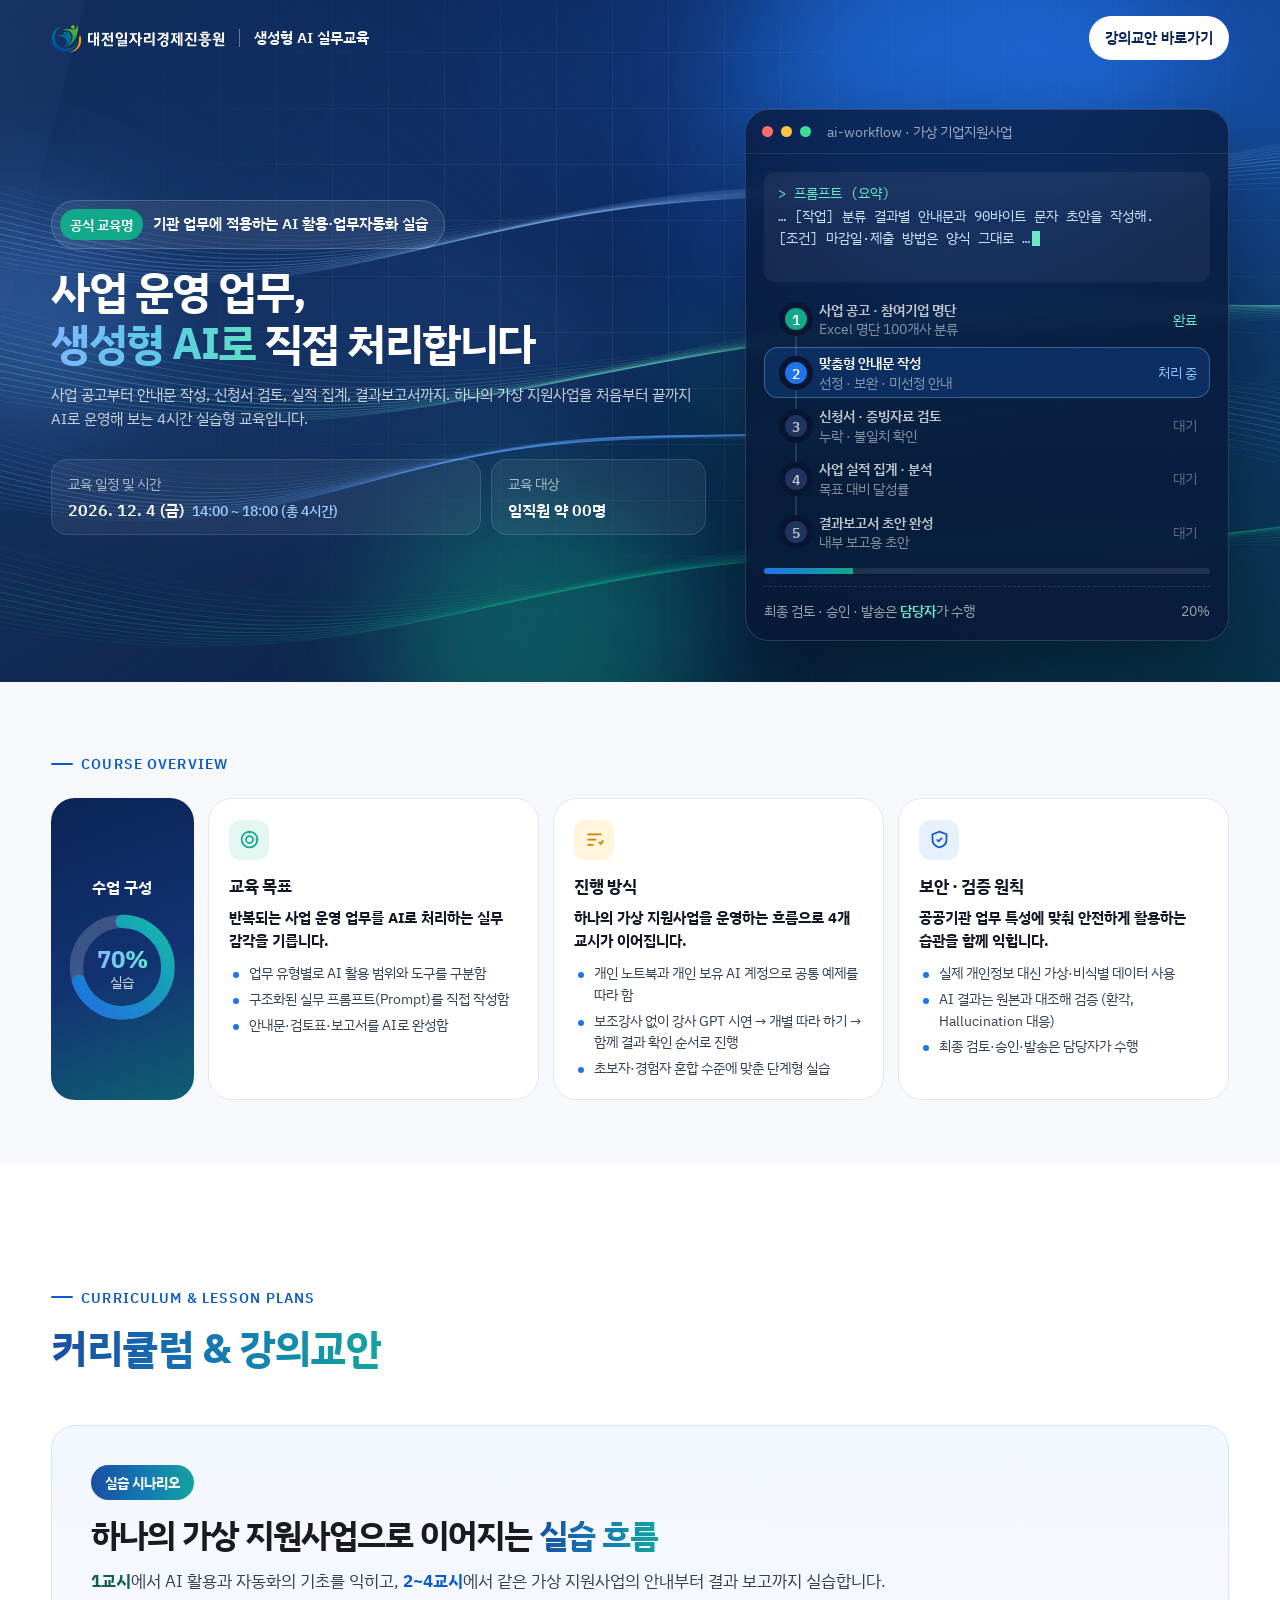
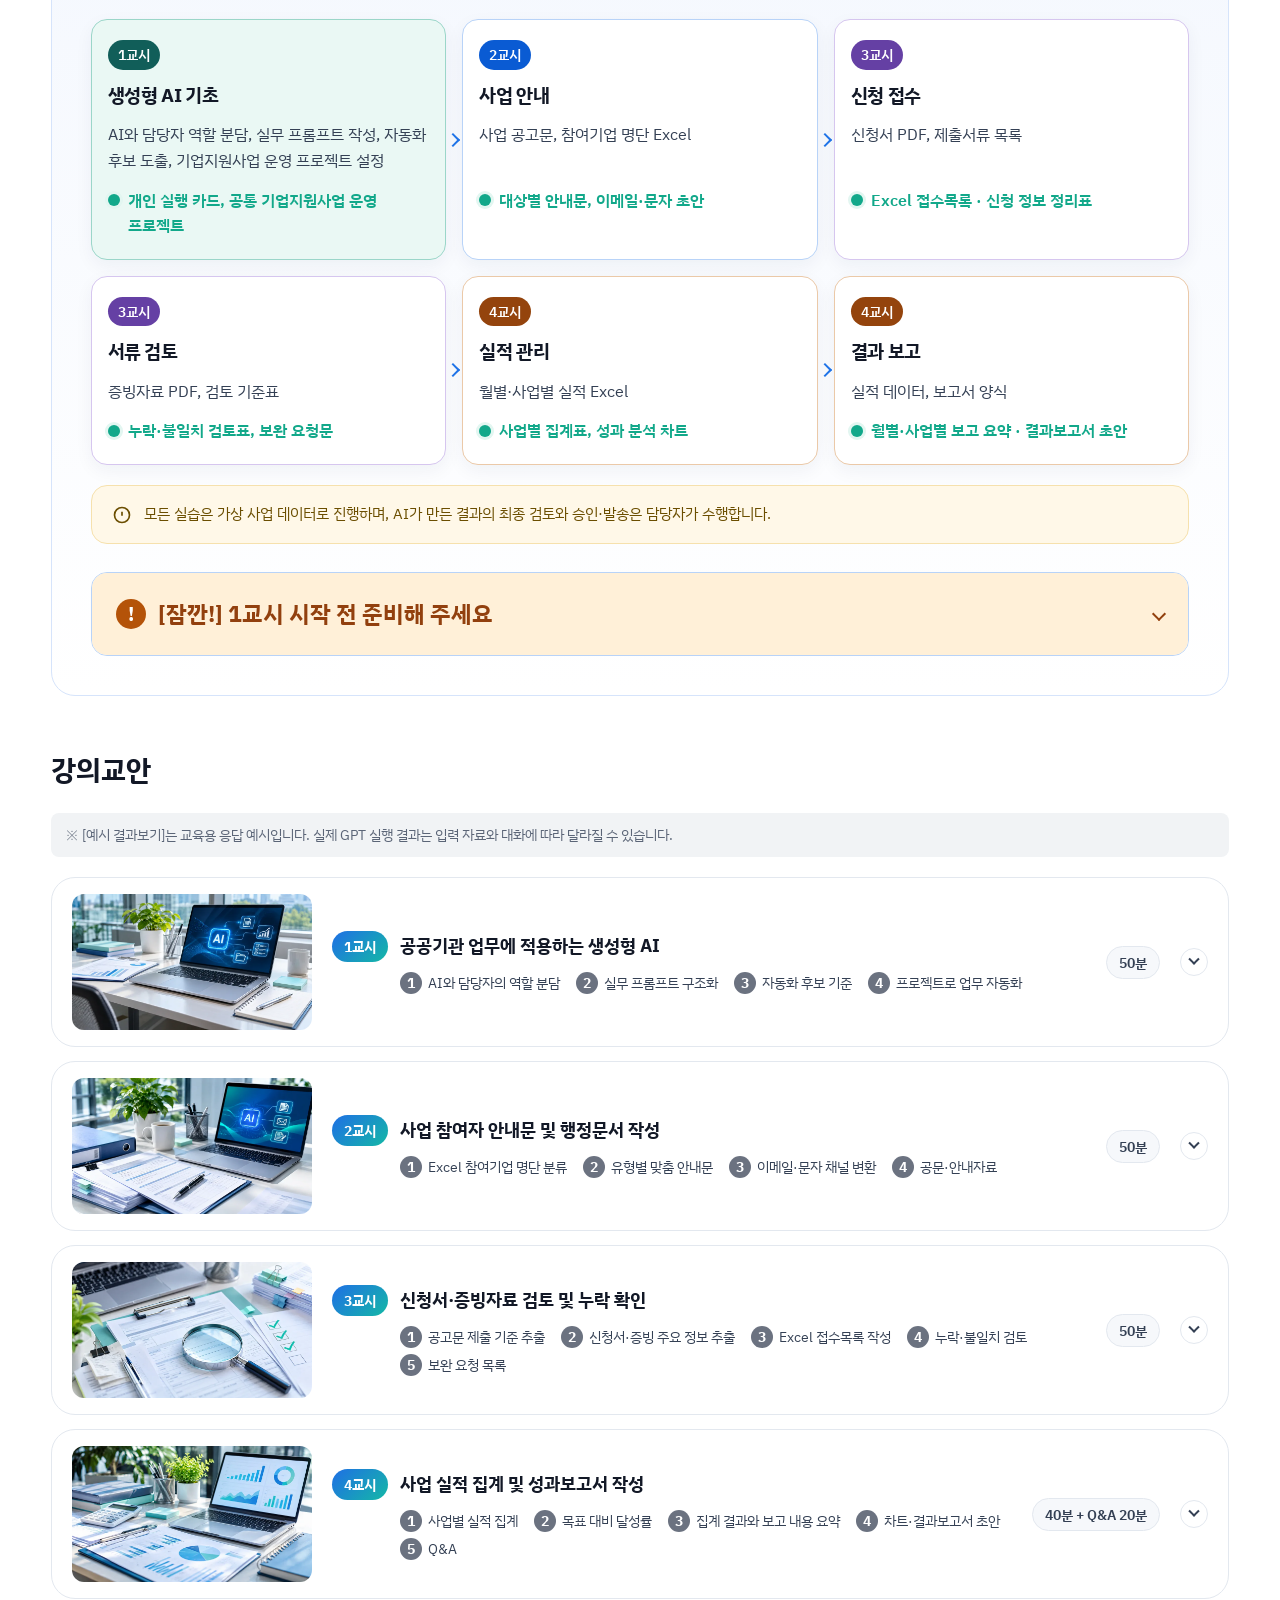
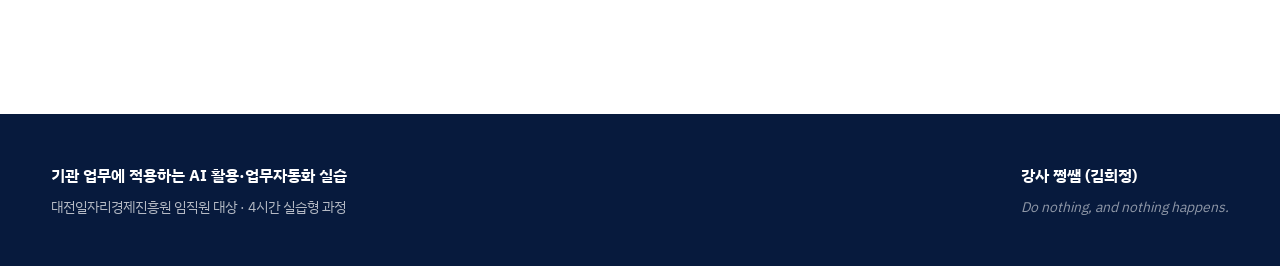
==== commit 12c8b480: "Add files via upload" ====
--- a/index.html
+++ b/index.html
@@ -65,8 +65,8 @@
       <div class="console-body">
         <div class="prompt" aria-live="off"><span class="tag">&gt; 프롬프트 (요약)</span><br><span id="typed"></span><span class="caret"></span></div>
         <ol class="flow" id="flow">
-          <li class="flow-step"><span class="num">1</span><span class="txt"><strong>사업 공고 · 참여자 명단</strong><small>Excel 명단 100명 분류</small></span><span class="state">대기</span></li>
-          <li class="flow-step"><span class="num">2</span><span class="txt"><strong>맞춤형 안내문 작성</strong><small>선정 · 보완 · 탈락 안내</small></span><span class="state">대기</span></li>
+          <li class="flow-step"><span class="num">1</span><span class="txt"><strong>사업 공고 · 참여기업 명단</strong><small>Excel 명단 100개사 분류</small></span><span class="state">대기</span></li>
+          <li class="flow-step"><span class="num">2</span><span class="txt"><strong>맞춤형 안내문 작성</strong><small>선정 · 보완 · 미선정 안내</small></span><span class="state">대기</span></li>
           <li class="flow-step"><span class="num">3</span><span class="txt"><strong>신청서 · 증빙자료 검토</strong><small>누락 · 불일치 확인</small></span><span class="state">대기</span></li>
           <li class="flow-step"><span class="num">4</span><span class="txt"><strong>사업 실적 집계 · 분석</strong><small>목표 대비 달성률</small></span><span class="state">대기</span></li>
           <li class="flow-step"><span class="num">5</span><span class="txt"><strong>결과보고서 초안 완성</strong><small>내부 보고용 초안</small></span><span class="state">대기</span></li>
@@ -157,7 +157,7 @@
           <p class="pipe-summary">AI와 담당자 역할 분담, 실무 프롬프트 작성, 자동화 후보 도출, 기업지원사업 운영 프로젝트 설정</p>
           <p class="pipe-output">개인 실행 카드, 공통 기업지원사업 운영 프로젝트</p>
         </div>
-        <div class="pipe pipe-period-2 reveal"><span class="pipe-period">2교시</span><h4>사업 안내</h4><p class="pipe-summary">사업 공고문, 참여자 명단 Excel</p><p class="pipe-output">대상별 안내문, 이메일·문자 초안</p></div>
+        <div class="pipe pipe-period-2 reveal"><span class="pipe-period">2교시</span><h4>사업 안내</h4><p class="pipe-summary">사업 공고문, 참여기업 명단 Excel</p><p class="pipe-output">대상별 안내문, 이메일·문자 초안</p></div>
         <div class="pipe pipe-period-3 reveal d1"><span class="pipe-period">3교시</span><h4>신청 접수</h4><p class="pipe-summary">신청서 PDF, 제출서류 목록</p><p class="pipe-output">Excel 접수목록 · 신청 정보 정리표</p></div>
         <div class="pipe pipe-period-3 reveal d2"><span class="pipe-period">3교시</span><h4>서류 검토</h4><p class="pipe-summary">증빙자료 PDF, 검토 기준표</p><p class="pipe-output">누락·불일치 검토표, 보완 요청문</p></div>
         <div class="pipe pipe-period-4 reveal d3"><span class="pipe-period">4교시</span><h4>실적 관리</h4><p class="pipe-summary">월별·사업별 실적 Excel</p><p class="pipe-output">사업별 집계표, 성과 분석 차트</p></div>
@@ -199,12 +199,13 @@
             <a href="agent/기업지원사업_에이전트.zip" download>실습 자료 키트 다운로드 ↓</a>
           </div>
       <ol class="kit-list">
-        <li><span class="ext doc">DOC</span><span class="kit-name"><b>사업 공고문</b><small>2교시 · 안내문 작성 기준</small></span></li>
-        <li><span class="ext">XLSX</span><span class="kit-name"><b>참여자 명단 100명</b><small>2교시 · 선정·보완·탈락 분류</small></span></li>
-        <li><span class="ext pdf">PDF</span><span class="kit-name"><b>지원사업 신청서 10건</b><small>3교시 · 신청 정보 추출</small></span></li>
-        <li><span class="ext pdf">PDF</span><span class="kit-name"><b>증빙자료 · 검토 기준표</b><small>3교시 · 누락·불일치 확인</small></span></li>
-        <li><span class="ext">XLSX</span><span class="kit-name"><b>5개 사업 월별 실적</b><small>4교시 · 집계·달성률 분석</small></span></li>
-        <li><span class="ext doc">DOC</span><span class="kit-name"><b>결과보고서 양식</b><small>4교시 · 보고서 초안 작성</small></span></li>
+        <li><span class="ext doc">DOCX</span><span class="kit-name"><b>공고문</b><small>1교시 프로젝트 업로드 · 2교시 안내문 작성 기준</small></span></li>
+        <li><span class="ext">TXT</span><span class="kit-name"><b>선정기준</b><small>1교시 샘플 5건 · 2교시 전체 100건 분류</small></span></li>
+        <li><span class="ext doc">DOCX</span><span class="kit-name"><b>안내문 양식</b><small>1교시 안내문 3종 · 2교시 채널별 변환</small></span></li>
+        <li><span class="ext">XLSX</span><span class="kit-name"><b>참여기업 명단 100개사</b><small>1교시 샘플 5건 · 2교시 선정·보완·미선정 분류</small></span></li>
+        <li><span class="ext pdf">PDF</span><span class="kit-name"><b>신청서 10건 · 4대보험 증빙</b><small>3교시 · 신청 정보 추출·누락 확인</small></span></li>
+        <li><span class="ext">XLSX</span><span class="kit-name"><b>검토기준표</b><small>3교시 · 누락·불일치 확인</small></span></li>
+        <li><span class="ext">XLSX</span><span class="kit-name"><b>5개 사업 월별 실적</b><small>4교시 · 집계·달성률 분석 (보고서는 별도 양식 없이 교안의 목차 사용)</small></span></li>
       </ol>
         </div>
       </div>
@@ -223,7 +224,7 @@
       <h3 id="lesson-docs-title">강의교안</h3>
       <p class="prompt-common-notice">※ [예시 결과보기]는 교육용 응답 예시입니다. 실제 GPT 실행 결과는 입력 자료와 대화에 따라 달라질 수 있습니다.</p>
       <div class="lesson-acc">
-      <details class="acc-item" id="lesson-1"><summary><img class="acc-thumb" src="asset/thumb/c01.webp" alt="" width="240" height="136" loading="lazy"><span class="acc-title"><span class="acc-head"><span class="acc-no">1교시</span><b>공공기관 업무에 적용하는 생성형 AI</b></span><span class="acc-tasks"><span>AI와 담당자의 역할 분담</span><span>실무 프롬프트 구조화</span><span>자동화 후보 도출</span><span>프로젝트로 업무 자동화</span></span></span><span class="acc-min">50분</span><span class="acc-ic" aria-hidden="true"></span></summary><div class="acc-body"><div class="lesson-scope"><div class="l-layout">
+      <details class="acc-item" id="lesson-1"><summary><img class="acc-thumb" src="asset/thumb/c01.webp" alt="" width="240" height="136" loading="lazy"><span class="acc-title"><span class="acc-head"><span class="acc-no">1교시</span><b>공공기관 업무에 적용하는 생성형 AI</b></span><span class="acc-tasks"><span>AI와 담당자의 역할 분담</span><span>실무 프롬프트 구조화</span><span>자동화 후보 기준</span><span>프로젝트로 업무 자동화</span></span></span><span class="acc-min">50분</span><span class="acc-ic" aria-hidden="true"></span></summary><div class="acc-body"><div class="lesson-scope"><div class="l-layout">
 
     <!-- 목차 -->
     <nav class="toc" id="l1-toc" aria-label="목차">
@@ -248,9 +249,9 @@
               <li><a href="#l1-p1">실습 1 · 같은 요청, 다른 결과</a></li>
             </ol>
           </li>
-          <li><a href="#l1-lab"><span>2</span><em>내 업무에서 자동화 후보 고르기</em></a>
+          <li><a href="#l1-lab"><span>2</span><em>자동화 후보 고르는 기준</em></a>
             <ol class="toc-sub">
-              <li><a href="#l1-p3">실습 2 · 자동화 후보 도출</a></li>
+              <li><a href="#l1-p3">2-1 자동화 후보 평가 기준</a></li>
             </ol>
           </li>
           <li><a href="#l1-agent"><span>3</span><em>업무 자동화 에이전트 만들기</em></a>
@@ -293,7 +294,7 @@
         <div class="goals">
           <div class="goal"><b><span class="tn gnum">1</span><span class="gt">AI에게 맡길 일과 사람이 할 일을 구분함</span></b><p>강점·한계와 신호등 기준으로 업무별 활용 수준을 판단</p></div>
           <div class="goal"><b><span class="tn gnum">2</span><span class="gt">실무 프롬프트를 구조화해 작성함</span></b><p>5요소 + 고도화 기법으로 바로 쓰는 결과 얻기</p></div>
-          <div class="goal"><b><span class="tn gnum">3</span><span class="gt">내 업무 중 AI 활용 후보를 도출함</span></b><p>평가 기준·매트릭스로 우선순위 3개와 실행 카드 작성</p></div>
+          <div class="goal"><b><span class="tn gnum">3</span><span class="gt">AI 활용 후보를 고르는 기준을 익힘</span></b><p>4가지 평가 기준과 효과×난이도 매트릭스 이해 · 내 업무 실행 카드는 4교시 Q&amp;A에서 작성</p></div>
           <div class="goal"><b><span class="tn gnum">4</span><span class="gt">업무 자동화 에이전트를 구축함</span></b><p>프로젝트에 지침·컨텍스트·로컬 폴더를 연결해 하나의 업무 흐름 실행</p></div>
         </div>
         <div class="callout callout-info">
@@ -348,7 +349,7 @@
             </div>
             <div class="sg sg-red">
               <b>빨강 · 사람이 결정</b>
-              <p>선정·탈락, 지원 금액, 규정·법령 해석, 외부 발송</p>
+              <p>선정·미선정, 지원 금액, 규정·법령 해석, 외부 발송</p>
               <small>AI는 근거 자료 정리까지만</small>
             </div>
           </div>
@@ -368,7 +369,7 @@
               <tr><td data-label="운영 단계">사업 공고</td><td data-label="AI가 맡을 일">이전 공고 기반 초안, 자격요건·일정 표 정리</td><td data-label="담당자가 결정할 일">지원 규모·자격 기준 확정</td><td data-label="검증 포인트">금액·일정·근거 규정</td></tr>
               <tr><td data-label="운영 단계">신청 접수</td><td data-label="AI가 맡을 일">신청서 정보 추출, 접수 현황표 작성</td><td data-label="담당자가 결정할 일">접수 확정·중복 처리</td><td data-label="검증 포인트">접수 건수 원본 대조</td></tr>
               <tr><td data-label="운영 단계">서류 검토</td><td data-label="AI가 맡을 일">제출서류 누락 1차 확인, 불일치 표시</td><td data-label="담당자가 결정할 일">적격 판정, 보완 요청 여부</td><td data-label="검증 포인트">표시된 항목 원본 확인</td></tr>
-              <tr><td data-label="운영 단계">대상자 안내</td><td data-label="AI가 맡을 일">선정·보완·탈락 안내문, 이메일·문자 초안</td><td data-label="담당자가 결정할 일">발송 승인·발송</td><td data-label="검증 포인트">대상자–문안 매칭, 날짜</td></tr>
+              <tr><td data-label="운영 단계">대상자 안내</td><td data-label="AI가 맡을 일">선정·보완·미선정 안내문, 이메일·문자 초안</td><td data-label="담당자가 결정할 일">발송 승인·발송</td><td data-label="검증 포인트">대상자–문안 매칭, 날짜</td></tr>
               <tr><td data-label="운영 단계">실적·보고</td><td data-label="AI가 맡을 일">집계, 달성률 계산, 차트, 보고서 초안</td><td data-label="담당자가 결정할 일">성과 해석, 결재</td><td data-label="검증 포인트">합계 검산, 수치 출처</td></tr>
             </tbody>
           </table>
@@ -397,7 +398,7 @@
             <div class="fx"><b>역할</b><small>Role</small><p>누구의 입장에서 쓸지<br>“기업지원사업 담당자로서”</p></div>
             <div class="fx"><b>맥락</b><small>Context</small><p>어떤 상황·배경인지<br>“1차 서류심사 선정 결과”</p></div>
             <div class="fx"><b>작업</b><small>Task</small><p>무엇을 해 달라는지<br>“선정 안내 문자 작성”</p></div>
-            <div class="fx"><b>형식</b><small>Format</small><p>어떤 모양으로 받을지<br>“90자 단문 + 장문 1개”</p></div>
+            <div class="fx"><b>형식</b><small>Format</small><p>어떤 모양으로 받을지<br>“90바이트 단문 + 장문 1개”</p></div>
             <div class="fx"><b>조건</b><small>Constraint</small><p>지켜야 할 규칙<br>“공문체, 정보 지어내지 않기”</p></div>
           </div>
 
@@ -472,7 +473,7 @@
 <em>[형식]</em> 제목 1줄 + 본문(인사 → 보완 사유 → 제출 방법 → 마감 → 문의처) + 서명 구성으로 작성해.
 <em>[조건]</em> 정중하고 간결하게 300자 이내. 신청자 이름은 <mark>{성명}</mark>으로 남기고, 주어지지 않은 연락처는 <mark>[확인 필요]</mark>로 표시해.</pre>
               </div>
-              <p class="tip"><b>활용 팁</b> 같은 대화에서 “같은 내용으로 90자 문자도 만들어”라고 이어서 요청하면 이메일과 문자의 안내 내용이 일치합니다.</p>
+              <p class="tip"><b>활용 팁</b> 같은 대화에서 “같은 내용으로 90바이트 단문 문자도 만들어”라고 이어서 요청하면 이메일과 문자의 안내 내용이 일치합니다.</p>
             </div>
 
             <div class="tab-panel" role="tabpanel" id="l1-tp2" aria-labelledby="l1-t2" hidden>
@@ -495,10 +496,10 @@
                 <div class="pb-head"><span class="pb-title">프롬프트</span><button type="button" class="copy-btn" aria-label="프롬프트 복사" title="복사"><svg class="ic-copy" viewBox="0 0 24 24" fill="none" stroke="currentColor" stroke-width="2" aria-hidden="true"><rect x="9" y="9" width="11" height="11" rx="2"/><path d="M5 15V5a2 2 0 012-2h10"/></svg><svg class="ic-done" viewBox="0 0 24 24" fill="none" stroke="currentColor" stroke-width="2.4" aria-hidden="true"><path d="M5 12l5 5 9-10"/></svg></button></div>
 <pre><em>[역할]</em> 너는 기업지원사업 운영 담당자야.
 <em>[맥락]</em> 첨부한 엑셀은 가상의 참여기업 신청 명단이야. 열은 기업명, 업종, 소재지, 종업원 수, 서류 제출 여부, 평가 점수야.
-<em>[작업]</em> 아래 기준으로 '선정 / 보완 / 탈락'을 분류해.
+<em>[작업]</em> 아래 기준으로 '선정 / 보완 / 미선정'을 분류해.
 - 선정: 소재지 대전 + 서류 완비 + 평가 70점 이상
 - 보완: 소재지 대전 + 서류 미비 + 평가 70점 이상
-- 탈락: 그 외
+- 미선정: 그 외
 <em>[형식]</em> '분류 결과' 열을 추가한 표와 분류별 건수 요약으로 정리해.
 <em>[조건]</em> 값이 비어 있거나 기준으로 판단할 수 없는 행은 '판단 보류'로 따로 모아. 이 결과는 담당자 검토용 초안이야.</pre>
               </div>
@@ -572,7 +573,7 @@
 <em>[맥락]</em> 아래는 사업 안내 공문 본문이야.
 <mark>{공문 본문 붙여 넣기}</mark>
 <em>[작업]</em> 같은 내용을 기관 SNS 게시 문구와 문자 메시지로 바꿔.
-<em>[형식]</em> SNS는 제목 + 3줄 요약 + 해시태그 3개로, 문자는 90자 이내로 작성해.
+<em>[형식]</em> SNS는 제목 + 3줄 요약 + 해시태그 3개로, 문자는 90바이트(한글 약 45자) 이내로 작성해.
 <em>[조건]</em> 날짜·금액·신청 방법은 원문 그대로 유지하고, 과장된 표현은 쓰지 마.</pre>
               </div>
               <p class="tip"><b>활용 팁</b> 형식 변환은 ‘초록 신호’ 업무입니다. 원문 정보가 그대로 유지됐는지만 빠르게 확인하면 됩니다.</p>
@@ -688,7 +689,7 @@
 <pre><em>[역할]</em> 너는 대전 지역 공공기관의 기업지원사업 담당자야.
 <em>[맥락]</em> 가상의 '2026 중소기업 디지털 전환 지원사업' 1차 서류심사에서 선정된 기업에 결과를 안내해야 해. 협약 서류 제출 마감은 12월 18일(금) 18시이고, 이메일로 접수해.
 <em>[작업]</em> 선정 기업 대표자에게 보낼 안내 문자를 작성해.
-<em>[형식]</em> 90자 이내 단문 1개, 장문 1개. 장문은 ① 선정 사실 ② 제출 서류 ③ 마감일 ④ 문의처 순서로 써.
+<em>[형식]</em> 90바이트(한글 약 45자) 이내 단문 1개, 장문 1개. 장문은 ① 선정 사실 ② 제출 서류 ③ 마감일 ④ 문의처 순서로 써.
 <em>[조건]</em> 공손한 공문체, 이모지 사용 금지. 기업명·담당자명은 <mark>{기업명}</mark> <mark>{담당자명}</mark>처럼 변수로 남기고, 주어지지 않은 정보는 지어내지 말고 <mark>[확인 필요]</mark>로 표시해.</pre>
                 </div><details class="toggle prompt-result"><summary><span class="result-sample-heading"><span class="result-sample-icon" aria-hidden="true">▤</span><span>[예시 결과 보기] GPT 응답 샘플</span></span></summary><div class="tg-body"><h4>단문</h4><p>[선정 안내] {기업명}은 1차 서류심사에 선정되었습니다. 협약 서류를 12월 18일(금) 18시까지 이메일로 제출 바랍니다.</p><h4>장문</h4><p>[2026 중소기업 디지털 전환 지원사업 선정 안내]</p><p>{기업명} 대표님께 안내드립니다.</p><p>① 선정 사실<br>귀사는 「2026 중소기업 디지털 전환 지원사업」 1차 서류심사에 선정되었습니다.</p><p>② 제출 서류<br>[확인 필요]<br>제출 방법은 이메일 접수이며, 접수 이메일 주소는 [확인 필요]입니다.</p><p>③ 마감일<br>12월 18일(금) 18시까지 제출해 주시기 바랍니다.</p><p>④ 문의처<br>담당자 {담당자명}<br>연락처 [확인 필요]</p></div></details>
               </div>
@@ -701,9 +702,9 @@
                     <p>예시를 넣기 전후로 문장 순서와 어조를 비교합니다.</p>
                     <p class="prompt-edit-note">✎ <mark>{ }</mark>로 표시한 부분은 수정할 곳입니다. 채워진 샘플로 바로 실행하거나 내 업무에 맞게 바꿔 사용하세요.</p><div class="prompt-box">
                       <div class="pb-head"><span class="pb-title">프롬프트</span><button type="button" class="copy-btn" aria-label="프롬프트 복사" title="복사"><svg class="ic-copy" viewBox="0 0 24 24" fill="none" stroke="currentColor" stroke-width="2" aria-hidden="true"><rect x="9" y="9" width="11" height="11" rx="2"/><path d="M5 15V5a2 2 0 012-2h10"/></svg><svg class="ic-done" viewBox="0 0 24 24" fill="none" stroke="currentColor" stroke-width="2.4" aria-hidden="true"><path d="M5 12l5 5 9-10"/></svg></button></div>
-<pre>위에서 작성한 안내 문자를 아래 [예시]처럼 결과 → 해야 할 일 → 기한 순서로 다듬어 줘. 예시는 문장 구성과 말투에만 참고하고, 사실은 위에서 제공한 내용만 써. 단문은 90자 이내로 유지해.
+<pre>위에서 작성한 안내 문자를 아래 [예시]처럼 결과 → 해야 할 일 → 기한 순서로 다듬어 줘. 예시는 문장 구성과 말투에만 참고하고, 사실은 위에서 제공한 내용만 써. 단문은 90바이트(한글 약 45자) 이내로 유지해.
 [예시] 귀사의 1차 서류심사 결과를 안내드립니다. 협약 서류를 <mark>{제출기한}</mark>까지 이메일로 제출해 주시기 바랍니다.</pre>
-                    </div><details class="toggle prompt-result"><summary><span class="result-sample-heading"><span class="result-sample-icon" aria-hidden="true">▤</span><span>[예시 결과 보기] GPT 응답 샘플</span></span></summary><div class="tg-body"><h4>1. 단문 문자 (90자 이내)</h4><p>귀사는 2026 중소기업 디지털 전환 지원사업 1차 서류심사에 선정되었습니다. 협약 서류를 12월 18일(금) 18시까지 이메일로 제출해 주시기 바랍니다.</p><h4>2. 장문 문자</h4><p>[2026 중소기업 디지털 전환 지원사업 선정 안내]</p><p>{기업명} 대표님께 안내드립니다.</p><p>귀사는 「2026 중소기업 디지털 전환 지원사업」 1차 서류심사에 선정되었습니다.</p><p>이에 따라 협약 서류를 아래 기한까지 이메일로 제출해 주시기 바랍니다.</p><p>제출 서류: [확인 필요]<br>제출 방법: 이메일 접수<br>제출 이메일 주소: [확인 필요]<br>제출 기한: 2026년 12월 18일(금) 18시까지<br>문의처: [확인 필요]<br>담당자: {담당자명}</p><p>감사합니다.</p></div></details>
+                    </div><details class="toggle prompt-result"><summary><span class="result-sample-heading"><span class="result-sample-icon" aria-hidden="true">▤</span><span>[예시 결과 보기] GPT 응답 샘플</span></span></summary><div class="tg-body"><h4>1. 단문 문자 (90바이트 이내)</h4><p>디지털전환 지원사업 1차 선정. 협약서류 12/18(금) 18시까지 이메일 제출 바랍니다.</p><h4>2. 장문 문자</h4><p>[2026 중소기업 디지털 전환 지원사업 선정 안내]</p><p>{기업명} 대표님께 안내드립니다.</p><p>귀사는 「2026 중소기업 디지털 전환 지원사업」 1차 서류심사에 선정되었습니다.</p><p>이에 따라 협약 서류를 아래 기한까지 이메일로 제출해 주시기 바랍니다.</p><p>제출 서류: [확인 필요]<br>제출 방법: 이메일 접수<br>제출 이메일 주소: [확인 필요]<br>제출 기한: 2026년 12월 18일(금) 18시까지<br>문의처: [확인 필요]<br>담당자: {담당자명}</p><p>감사합니다.</p></div></details>
                   </div>
                 </details>
                 <details class="toggle">
@@ -713,7 +714,7 @@
                     <p class="prompt-edit-note">✎ <mark>{ }</mark>로 표시한 부분은 수정할 곳입니다. 채워진 샘플로 바로 실행하거나 내 업무에 맞게 바꿔 사용하세요.</p><div class="prompt-box">
                       <div class="pb-head"><span class="pb-title">프롬프트</span><button type="button" class="copy-btn" aria-label="프롬프트 복사" title="복사"><svg class="ic-copy" viewBox="0 0 24 24" fill="none" stroke="currentColor" stroke-width="2" aria-hidden="true"><rect x="9" y="9" width="11" height="11" rx="2"/><path d="M5 15V5a2 2 0 012-2h10"/></svg><svg class="ic-done" viewBox="0 0 24 24" fill="none" stroke="currentColor" stroke-width="2.4" aria-hidden="true"><path d="M5 12l5 5 9-10"/></svg></button></div>
 <pre>안내 문자를 아직 쓰지 말고, 위에서 확인되는 선정 사실·제출 방법·마감일과 확인이 필요한 서류명·문의처를 먼저 표로 정리해 줘. 내가 확인했다고 답하면 그때 단문과 장문을 작성해 줘.</pre>
-                    </div><details class="toggle prompt-result"><summary><span class="result-sample-heading"><span class="result-sample-icon" aria-hidden="true">▤</span><span>[예시 결과 보기] GPT 응답 샘플</span></span></summary><div class="tg-body"><table class="tbl"><thead><tr><th scope="col">구분</th><th scope="col">항목</th><th scope="col">내용</th><th scope="col">확인 상태</th></tr></thead><tbody><tr><td data-label="구분">선정 결과</td><td data-label="항목">사업명</td><td data-label="내용">2026 중소기업 디지털 전환 지원사업</td><td data-label="확인 상태">확인</td></tr><tr><td data-label="구분">선정 결과</td><td data-label="항목">심사 결과</td><td data-label="내용">1차 서류심사 선정</td><td data-label="확인 상태">확인</td></tr><tr><td data-label="구분">제출 방법</td><td data-label="항목">접수 방식</td><td data-label="내용">이메일 접수</td><td data-label="확인 상태">확인</td></tr><tr><td data-label="구분">제출 방법</td><td data-label="항목">제출 서류명</td><td data-label="내용">[확인 필요]</td><td data-label="확인 상태">미확인</td></tr><tr><td data-label="구분">제출 방법</td><td data-label="항목">이메일 주소</td><td data-label="내용">[확인 필요]</td><td data-label="확인 상태">미확인</td></tr><tr><td data-label="구분">제출 기한</td><td data-label="항목">마감일</td><td data-label="내용">2026년 12월 18일(금)</td><td data-label="확인 상태">확인</td></tr><tr><td data-label="구분">제출 기한</td><td data-label="항목">마감 시간</td><td data-label="내용">18:00</td><td data-label="확인 상태">확인</td></tr><tr><td data-label="구분">문의처</td><td data-label="항목">담당 기관</td><td data-label="내용">[확인 필요]</td><td data-label="확인 상태">미확인</td></tr><tr><td data-label="구분">문의처</td><td data-label="항목">담당자</td><td data-label="내용">{담당자명}</td><td data-label="확인 상태">변수</td></tr><tr><td data-label="구분">문의처</td><td data-label="항목">연락처</td><td data-label="내용">[확인 필요]</td><td data-label="확인 상태">미확인</td></tr></tbody></table><p>문장 순서: 선정 결과 → 해야 할 일 → 제출 기한<br>단문: 90자 이내 / 장문: 선정 사실·제출 서류·기한·문의처 포함<br>미확인 정보는 [확인 필요]로 표시합니다.</p><p>위 표의 내용이 맞는지 확인해 주세요.</p><p><b>이어서 입력할 답변</b> · 위 내용을 확인했습니다. 미확인 정보는 [확인 필요]로 유지합니다.</p></div></details>
+                    </div><details class="toggle prompt-result"><summary><span class="result-sample-heading"><span class="result-sample-icon" aria-hidden="true">▤</span><span>[예시 결과 보기] GPT 응답 샘플</span></span></summary><div class="tg-body"><table class="tbl"><thead><tr><th scope="col">구분</th><th scope="col">항목</th><th scope="col">내용</th><th scope="col">확인 상태</th></tr></thead><tbody><tr><td data-label="구분">선정 결과</td><td data-label="항목">사업명</td><td data-label="내용">2026 중소기업 디지털 전환 지원사업</td><td data-label="확인 상태">확인</td></tr><tr><td data-label="구분">선정 결과</td><td data-label="항목">심사 결과</td><td data-label="내용">1차 서류심사 선정</td><td data-label="확인 상태">확인</td></tr><tr><td data-label="구분">제출 방법</td><td data-label="항목">접수 방식</td><td data-label="내용">이메일 접수</td><td data-label="확인 상태">확인</td></tr><tr><td data-label="구분">제출 방법</td><td data-label="항목">제출 서류명</td><td data-label="내용">[확인 필요]</td><td data-label="확인 상태">미확인</td></tr><tr><td data-label="구분">제출 방법</td><td data-label="항목">이메일 주소</td><td data-label="내용">[확인 필요]</td><td data-label="확인 상태">미확인</td></tr><tr><td data-label="구분">제출 기한</td><td data-label="항목">마감일</td><td data-label="내용">2026년 12월 18일(금)</td><td data-label="확인 상태">확인</td></tr><tr><td data-label="구분">제출 기한</td><td data-label="항목">마감 시간</td><td data-label="내용">18:00</td><td data-label="확인 상태">확인</td></tr><tr><td data-label="구분">문의처</td><td data-label="항목">담당 기관</td><td data-label="내용">[확인 필요]</td><td data-label="확인 상태">미확인</td></tr><tr><td data-label="구분">문의처</td><td data-label="항목">담당자</td><td data-label="내용">{담당자명}</td><td data-label="확인 상태">변수</td></tr><tr><td data-label="구분">문의처</td><td data-label="항목">연락처</td><td data-label="내용">[확인 필요]</td><td data-label="확인 상태">미확인</td></tr></tbody></table><p>문장 순서: 선정 결과 → 해야 할 일 → 제출 기한<br>단문: 90바이트(한글 약 45자) 이내 / 장문: 선정 사실·제출 서류·기한·문의처 포함<br>미확인 정보는 [확인 필요]로 표시합니다.</p><p>위 표의 내용이 맞는지 확인해 주세요.</p><p><b>이어서 입력할 답변</b> · 위 내용을 확인했습니다. 미확인 정보는 [확인 필요]로 유지합니다.</p></div></details>
                   </div>
                 </details>
                 <details class="toggle">
@@ -732,8 +733,8 @@
                     <p>AI가 만든 확인 결과를 원본 자료와 직접 대조합니다.</p>
                     <p class="prompt-edit-note">✎ <mark>{ }</mark>로 표시한 부분은 수정할 곳입니다. 채워진 샘플로 바로 실행하거나 내 업무에 맞게 바꿔 사용하세요.</p><div class="prompt-box">
                       <div class="pb-head"><span class="pb-title">프롬프트</span><button type="button" class="copy-btn" aria-label="프롬프트 복사" title="복사"><svg class="ic-copy" viewBox="0 0 24 24" fill="none" stroke="currentColor" stroke-width="2" aria-hidden="true"><rect x="9" y="9" width="11" height="11" rx="2"/><path d="M5 15V5a2 2 0 012-2h10"/></svg><svg class="ic-done" viewBox="0 0 24 24" fill="none" stroke="currentColor" stroke-width="2.4" aria-hidden="true"><path d="M5 12l5 5 9-10"/></svg></button></div>
-<pre>지금까지 작성한 문자 초안을 점검해 줘. 90자 이내 여부, 선정 대상, 마감일, 접수 방법, 임의로 추가한 정보 여부를 확인하고, 항목별로 초안 값·근거·수정 필요 여부를 표로 보여 줘. 근거가 없는 곳은 [확인 필요]로 남겨 줘.</pre>
-                    </div><details class="toggle prompt-result"><summary><span class="result-sample-heading"><span class="result-sample-icon" aria-hidden="true">▤</span><span>[예시 결과 보기] GPT 응답 샘플</span></span></summary><div class="tg-body"><h4>1. 단문 초안 점검</h4><p>귀사는 2026 중소기업 디지털 전환 지원사업 1차 서류심사에 선정되었습니다. 협약 서류를 12월 18일(금) 18시까지 이메일로 제출해 주시기 바랍니다.</p><table class="tbl"><thead><tr><th scope="col">점검 항목</th><th scope="col">초안 값</th><th scope="col">근거</th><th scope="col">수정 필요 여부</th></tr></thead><tbody><tr><td data-label="점검 항목">90자 이내</td><td data-label="초안 값">공백·문장부호 포함 86자</td><td data-label="근거">단문 90자 이내 조건</td><td data-label="수정 필요 여부">불필요</td></tr><tr><td data-label="점검 항목">선정 대상</td><td data-label="초안 값">1차 서류심사 선정 기업</td><td data-label="근거">위에서 제공한 대상</td><td data-label="수정 필요 여부">불필요</td></tr><tr><td data-label="점검 항목">선정 사실</td><td data-label="초안 값">1차 서류심사 선정</td><td data-label="근거">제공한 심사 결과</td><td data-label="수정 필요 여부">불필요</td></tr><tr><td data-label="점검 항목">마감일</td><td data-label="초안 값">12월 18일(금) 18시</td><td data-label="근거">제공한 기한</td><td data-label="수정 필요 여부">불필요</td></tr><tr><td data-label="점검 항목">접수 방법</td><td data-label="초안 값">이메일 제출</td><td data-label="근거">제공한 접수 방법</td><td data-label="수정 필요 여부">불필요</td></tr><tr><td data-label="점검 항목">임의 추가 정보</td><td data-label="초안 값">없음</td><td data-label="근거">제공 정보와 대조</td><td data-label="수정 필요 여부">불필요</td></tr></tbody></table><h4>2. 장문 초안 점검</h4><table class="tbl"><thead><tr><th scope="col">점검 항목</th><th scope="col">초안 값</th><th scope="col">근거</th><th scope="col">수정 필요 여부</th></tr></thead><tbody><tr><td data-label="점검 항목">선정 대상</td><td data-label="초안 값">{기업명} 대표님</td><td data-label="근거">선정 기업 대표자</td><td data-label="수정 필요 여부">불필요</td></tr><tr><td data-label="점검 항목">선정 사실</td><td data-label="초안 값">1차 서류심사 선정</td><td data-label="근거">제공 정보</td><td data-label="수정 필요 여부">불필요</td></tr><tr><td data-label="점검 항목">제출 서류</td><td data-label="초안 값">[확인 필요]</td><td data-label="근거">구체적 서류명 미제공</td><td data-label="수정 필요 여부">확인 필요</td></tr><tr><td data-label="점검 항목">마감일</td><td data-label="초안 값">2026년 12월 18일(금) 18시</td><td data-label="근거">제공 정보</td><td data-label="수정 필요 여부">불필요</td></tr><tr><td data-label="점검 항목">접수 방법</td><td data-label="초안 값">이메일 접수</td><td data-label="근거">제공 정보</td><td data-label="수정 필요 여부">불필요</td></tr><tr><td data-label="점검 항목">접수 이메일 주소</td><td data-label="초안 값">[확인 필요]</td><td data-label="근거">주소 미제공</td><td data-label="수정 필요 여부">확인 필요</td></tr><tr><td data-label="점검 항목">문의처</td><td data-label="초안 값">[확인 필요]</td><td data-label="근거">기관·연락처 미제공</td><td data-label="수정 필요 여부">확인 필요</td></tr><tr><td data-label="점검 항목">담당자명</td><td data-label="초안 값">{담당자명}</td><td data-label="근거">변수 사용 조건</td><td data-label="수정 필요 여부">불필요</td></tr></tbody></table><p>3. 최종 점검 결과<br>단문은 길이와 제공 사실에 부합합니다. 장문의 제출 서류·접수 주소·문의처는 확인이 필요합니다. 발송 전 담당자가 원본과 대조하고 확인 필요 항목을 완성합니다.</p></div></details>
+<pre>지금까지 작성한 문자 초안을 점검해 줘. 90바이트(한글 약 45자) 이내 여부, 선정 대상, 마감일, 접수 방법, 임의로 추가한 정보 여부를 확인하고, 항목별로 초안 값·근거·수정 필요 여부를 표로 보여 줘. 근거가 없는 곳은 [확인 필요]로 남겨 줘.</pre>
+                    </div><details class="toggle prompt-result"><summary><span class="result-sample-heading"><span class="result-sample-icon" aria-hidden="true">▤</span><span>[예시 결과 보기] GPT 응답 샘플</span></span></summary><div class="tg-body"><h4>1. 단문 초안 점검</h4><p>디지털전환 지원사업 1차 선정. 협약서류 12/18(금) 18시까지 이메일 제출 바랍니다.</p><table class="tbl"><thead><tr><th scope="col">점검 항목</th><th scope="col">초안 값</th><th scope="col">근거</th><th scope="col">수정 필요 여부</th></tr></thead><tbody><tr><td data-label="점검 항목">90바이트 이내</td><td data-label="초안 값">79바이트(한글·기호 2, 영문·숫자·공백 1)</td><td data-label="근거">단문 90바이트 이내 조건</td><td data-label="수정 필요 여부">불필요</td></tr><tr><td data-label="점검 항목">선정 대상</td><td data-label="초안 값">1차 서류심사 선정 기업</td><td data-label="근거">위에서 제공한 대상</td><td data-label="수정 필요 여부">불필요</td></tr><tr><td data-label="점검 항목">선정 사실</td><td data-label="초안 값">1차 서류심사 선정</td><td data-label="근거">제공한 심사 결과</td><td data-label="수정 필요 여부">불필요</td></tr><tr><td data-label="점검 항목">마감일</td><td data-label="초안 값">12월 18일(금) 18시</td><td data-label="근거">제공한 기한</td><td data-label="수정 필요 여부">불필요</td></tr><tr><td data-label="점검 항목">접수 방법</td><td data-label="초안 값">이메일 제출</td><td data-label="근거">제공한 접수 방법</td><td data-label="수정 필요 여부">불필요</td></tr><tr><td data-label="점검 항목">임의 추가 정보</td><td data-label="초안 값">없음</td><td data-label="근거">제공 정보와 대조</td><td data-label="수정 필요 여부">불필요</td></tr></tbody></table><h4>2. 장문 초안 점검</h4><table class="tbl"><thead><tr><th scope="col">점검 항목</th><th scope="col">초안 값</th><th scope="col">근거</th><th scope="col">수정 필요 여부</th></tr></thead><tbody><tr><td data-label="점검 항목">선정 대상</td><td data-label="초안 값">{기업명} 대표님</td><td data-label="근거">선정 기업 대표자</td><td data-label="수정 필요 여부">불필요</td></tr><tr><td data-label="점검 항목">선정 사실</td><td data-label="초안 값">1차 서류심사 선정</td><td data-label="근거">제공 정보</td><td data-label="수정 필요 여부">불필요</td></tr><tr><td data-label="점검 항목">제출 서류</td><td data-label="초안 값">[확인 필요]</td><td data-label="근거">구체적 서류명 미제공</td><td data-label="수정 필요 여부">확인 필요</td></tr><tr><td data-label="점검 항목">마감일</td><td data-label="초안 값">2026년 12월 18일(금) 18시</td><td data-label="근거">제공 정보</td><td data-label="수정 필요 여부">불필요</td></tr><tr><td data-label="점검 항목">접수 방법</td><td data-label="초안 값">이메일 접수</td><td data-label="근거">제공 정보</td><td data-label="수정 필요 여부">불필요</td></tr><tr><td data-label="점검 항목">접수 이메일 주소</td><td data-label="초안 값">[확인 필요]</td><td data-label="근거">주소 미제공</td><td data-label="수정 필요 여부">확인 필요</td></tr><tr><td data-label="점검 항목">문의처</td><td data-label="초안 값">[확인 필요]</td><td data-label="근거">기관·연락처 미제공</td><td data-label="수정 필요 여부">확인 필요</td></tr><tr><td data-label="점검 항목">담당자명</td><td data-label="초안 값">{담당자명}</td><td data-label="근거">변수 사용 조건</td><td data-label="수정 필요 여부">불필요</td></tr></tbody></table><p>3. 최종 점검 결과<br>단문은 길이와 제공 사실에 부합합니다. 장문의 제출 서류·접수 주소·문의처는 확인이 필요합니다. 발송 전 담당자가 원본과 대조하고 확인 필요 항목을 완성합니다.</p></div></details>
                   </div>
                 </details>
                 <details class="toggle">
@@ -743,7 +744,7 @@
                     <p class="prompt-edit-note">✎ <mark>{ }</mark>로 표시한 부분은 수정할 곳입니다. 채워진 샘플로 바로 실행하거나 내 업무에 맞게 바꿔 사용하세요.</p><div class="prompt-box">
                       <div class="pb-head"><span class="pb-title">프롬프트</span><button type="button" class="copy-btn" aria-label="프롬프트 복사" title="복사"><svg class="ic-copy" viewBox="0 0 24 24" fill="none" stroke="currentColor" stroke-width="2" aria-hidden="true"><rect x="9" y="9" width="11" height="11" rx="2"/><path d="M5 15V5a2 2 0 012-2h10"/></svg><svg class="ic-done" viewBox="0 0 24 24" fill="none" stroke="currentColor" stroke-width="2.4" aria-hidden="true"><path d="M5 12l5 5 9-10"/></svg></button></div>
 <pre>이 안내 문자 작성 요청을 다른 사업에서도 쓸 수 있는 복사용 프롬프트로 바꿔 줘. 역할·맥락·작업·형식·조건 5요소를 유지하고, 사업명·심사 단계·대상·제출 서류·기한·방법·문의처는 <mark>{ }</mark> 변수로 남겨 줘. 입력하지 않은 변수는 추정하지 않고 [확인 필요]로 표시하도록 조건에 넣어 줘.</pre>
-                    </div><details class="toggle prompt-result"><summary><span class="result-sample-heading"><span class="result-sample-icon" aria-hidden="true">▤</span><span>[예시 결과 보기] GPT 응답 샘플</span></span></summary><div class="tg-body"><p>[역할]<br>너는 공공기관의 기업지원사업 담당자야. 선정 기업 또는 지원 대상자에게 공식적인 결과 안내 문자를 작성하는 업무를 수행해.</p><p>[맥락]<br>다음 지원사업의 심사 결과를 대상자에게 안내해야 해.</p><p>사업명: {사업명}</p><p>심사 단계: {심사 단계}</p><p>선정 대상: {대상}</p><p>제출 서류: {제출 서류}</p><p>제출 기한: {기한}</p><p>제출 방법: {방법}</p><p>문의처: {문의처}</p><p>[작업]<br>위 정보를 바탕으로 선정 대상자에게 발송할 안내 문자를 작성해.</p><p>문장은 다음 순서로 구성해.</p><p>결과: 사업명과 심사 단계, 선정 사실을 명확히 안내</p><p>해야 할 일: 제출 서류와 제출 방법 안내</p><p>기한: 제출 마감일과 시간 안내</p><p>장문에는 문의처도 포함해.</p><p>[형식]<br>다음 두 가지 버전으로 작성해.</p><p>① 단문 문자</p><p>공백과 문장부호를 포함하여 90자 이내</p><p>선정 결과 → 해야 할 일 → 기한 순서</p><p>핵심 정보만 간결하게 작성</p><p>② 장문 문자</p><p>선정 결과 → 제출 서류 및 방법 → 제출 기한 → 문의처 순서</p><p>대상자가 필요한 조치를 쉽게 이해할 수 있도록 작성</p><p>실제 문자 발송에 적합한 문단 구성</p><p>[조건]<br>공공기관에서 사용하는 공손하고 공식적인 공문체로 작성해.</p><p>이모지, 과장된 표현, 불필요한 인사말은 사용하지 마.</p><p>제공된 정보만 사용하고, 사실이나 세부사항을 임의로 추가하지 마.</p><p>입력되지 않았거나 확인되지 않은 변수는 추정하지 말고 반드시 [확인 필요]로 표시해.</p><p>사업명, 심사 단계, 선정 대상, 제출 서류, 기한, 방법, 문의처는 입력된 값을 그대로 반영해.</p><p>날짜, 요일, 시간, 이메일 주소, 연락처 등을 임의로 생성하지 마.</p><p>단문이 90자를 초과하면 핵심 정보를 유지하면서 문장을 축약해.</p><p>최종 출력 전에 글자 수와 제공 정보의 일치 여부를 점검해.</p><p>추가 정보가 필요하더라도 임의로 채우지 말고 [확인 필요]로 남겨 둬.</p><p>[출력]<br>단문 문자 (글자 수 표시)</p><p>장문 문자</p><p>확인 필요 정보 목록 (없는 경우 &#x27;없음&#x27;으로 표시)</p></div></details>
+                    </div><details class="toggle prompt-result"><summary><span class="result-sample-heading"><span class="result-sample-icon" aria-hidden="true">▤</span><span>[예시 결과 보기] GPT 응답 샘플</span></span></summary><div class="tg-body"><p>[역할]<br>너는 공공기관의 기업지원사업 담당자야. 선정 기업 또는 지원 대상자에게 공식적인 결과 안내 문자를 작성하는 업무를 수행해.</p><p>[맥락]<br>다음 지원사업의 심사 결과를 대상자에게 안내해야 해.</p><p>사업명: {사업명}</p><p>심사 단계: {심사 단계}</p><p>선정 대상: {대상}</p><p>제출 서류: {제출 서류}</p><p>제출 기한: {기한}</p><p>제출 방법: {방법}</p><p>문의처: {문의처}</p><p>[작업]<br>위 정보를 바탕으로 선정 대상자에게 발송할 안내 문자를 작성해.</p><p>문장은 다음 순서로 구성해.</p><p>결과: 사업명과 심사 단계, 선정 사실을 명확히 안내</p><p>해야 할 일: 제출 서류와 제출 방법 안내</p><p>기한: 제출 마감일과 시간 안내</p><p>장문에는 문의처도 포함해.</p><p>[형식]<br>다음 두 가지 버전으로 작성해.</p><p>① 단문 문자</p><p>90바이트 이내(한글·기호 2바이트, 영문·숫자·공백 1바이트)</p><p>선정 결과 → 해야 할 일 → 기한 순서</p><p>핵심 정보만 간결하게 작성</p><p>② 장문 문자</p><p>선정 결과 → 제출 서류 및 방법 → 제출 기한 → 문의처 순서</p><p>대상자가 필요한 조치를 쉽게 이해할 수 있도록 작성</p><p>실제 문자 발송에 적합한 문단 구성</p><p>[조건]<br>공공기관에서 사용하는 공손하고 공식적인 공문체로 작성해.</p><p>이모지, 과장된 표현, 불필요한 인사말은 사용하지 마.</p><p>제공된 정보만 사용하고, 사실이나 세부사항을 임의로 추가하지 마.</p><p>입력되지 않았거나 확인되지 않은 변수는 추정하지 말고 반드시 [확인 필요]로 표시해.</p><p>사업명, 심사 단계, 선정 대상, 제출 서류, 기한, 방법, 문의처는 입력된 값을 그대로 반영해.</p><p>날짜, 요일, 시간, 이메일 주소, 연락처 등을 임의로 생성하지 마.</p><p>단문이 90바이트를 초과하면 핵심 정보를 유지하면서 문장을 축약해.</p><p>최종 출력 전에 바이트 수와 제공 정보의 일치 여부를 점검해.</p><p>추가 정보가 필요하더라도 임의로 채우지 말고 [확인 필요]로 남겨 둬.</p><p>[출력]<br>단문 문자 (바이트 수 표시)</p><p>장문 문자</p><p>확인 필요 정보 목록 (없는 경우 &#x27;없음&#x27;으로 표시)</p></div></details>
                   </div>
                 </details>
               </div>
@@ -765,14 +766,14 @@
       <!-- ========== 2. 실습 2 ========== -->
       <section class="block reveal" id="l1-lab" aria-labelledby="l1-labTitle">
         <div class="block-head">
-          <div><span class="num">2</span><h2 id="l1-labTitle">내 업무에서 <span class="hl">자동화 후보 고르기</span></h2></div>
+          <div><span class="num">2</span><h2 id="l1-labTitle">자동화 후보 <span class="hl">고르는 기준</span></h2></div>
         </div>
 
         <!-- 실습 2 -->
         <div class="lab" id="l1-p3">
-          <div class="lab-head"><h3><small>실습 2</small>내 업무 중 AI 활용·자동화 후보 도출</h3></div>
+          <div class="lab-head"><h3><small>기준 익히기</small>업무를 나누고 점수로 우선순위 정하기</h3></div>
           <div class="lab-body">
-            <p>각자 맡은 업무를 잘게 나누고, 4가지 기준으로 점수를 매겨 <b>효과는 크고 시작하기 쉬운 업무</b>를 고릅니다. 내 업무의 우선순위 3개와 1순위 실행 카드를 만들고, 아래 공통 예시와 비교합니다.</p>
+            <p>업무를 잘게 나누고 4가지 기준으로 점수를 매겨 <b>효과는 크고 시작하기 쉬운 업무</b>를 고르는 방법을 익힙니다. 여기서는 기준과 공통 예시만 확인합니다. <b>내 업무 점수화와 1순위 실행 카드 작성은 <a href="#l4-qa">4교시 Q&amp;A</a>에서 이어서 합니다.</b></p>
             <div class="steps">
 
               <div class="step">
@@ -786,7 +787,7 @@
                 <h5 class="bank-title">사업 유형별 업무 예시 — 떠오르지 않으면 골라 쓰세요</h5>
                 <div class="bank">
                   <div class="bank-col"><b>일자리 지원</b><span>구인·구직 상담 기록 정리</span><span>채용박람회 참가기업 안내</span><span>취업 연계 실적 집계</span><span>참여자 만족도 조사 분석</span><span>사후관리 안내 문자</span></div>
-                  <div class="bank-col"><b>기업 지원</b><span>지원사업 공고문 작성</span><span>신청기업 서류 검토</span><span>선정·보완·탈락 안내</span><span>협약 서류 안내</span><span>사업비 집행 현황 정리</span></div>
+                  <div class="bank-col"><b>기업 지원</b><span>지원사업 공고문 작성</span><span>신청기업 서류 검토</span><span>선정·보완·미선정 안내</span><span>협약 서류 안내</span><span>사업비 집행 현황 정리</span></div>
                   <div class="bank-col"><b>창업 지원</b><span>창업 교육 신청자 관리</span><span>멘토링 일정 안내</span><span>입주기업 문의 응대</span><span>창업기업 성과 조사 취합</span><span>성과 발표회 결과 보고</span></div>
                 </div>
               </div>
@@ -806,42 +807,7 @@
                 <div class="legend-row"><span class="tag-auto">10~12점 · AI 자동화 가능</span><span class="tag-assist">7~9점 · AI 보조 + 사람 검토</span><span class="tag-human">6점 이하 또는 위험도 1점 · 사람 전담</span></div>
               </div>
 
-              <div class="step">
-                <h4>AI에게 점수화와 분류 요청하기</h4>
-                <p class="prompt-edit-note">✎ <mark>{ }</mark>로 표시한 부분은 수정할 곳입니다. 채워진 샘플로 바로 실행하거나 내 업무에 맞게 바꿔 사용하세요.</p><div class="prompt-box">
-                  <div class="pb-head"><span class="pb-title">프롬프트</span><button type="button" class="copy-btn" aria-label="프롬프트 복사" title="복사"><svg class="ic-copy" viewBox="0 0 24 24" fill="none" stroke="currentColor" stroke-width="2" aria-hidden="true"><rect x="9" y="9" width="11" height="11" rx="2"/><path d="M5 15V5a2 2 0 012-2h10"/></svg><svg class="ic-done" viewBox="0 0 24 24" fill="none" stroke="currentColor" stroke-width="2.4" aria-hidden="true"><path d="M5 12l5 5 9-10"/></svg></button></div>
-<pre><em>[역할]</em> 너는 공공기관 업무 효율화 컨설턴트야.
-<em>[맥락]</em> 나는 <mark>{기업지원팀}</mark>에서 <mark>{기업지원사업}</mark>을 운영해. 반복 업무는 아래와 같아.
-- <mark>{신청 명단 정리}</mark> (주기: <mark>{접수 기간 중 매일}</mark>)
-- <mark>{제출서류 누락 확인}</mark> (주기: <mark>{접수 기간 중 매일}</mark>)
-- <mark>{보완 안내 문자 작성}</mark> (주기: <mark>{접수 기간 중 매주}</mark>)
-- <mark>{월별 실적 집계}</mark> (주기: <mark>{매월}</mark>)
-- <mark>{결과보고서 작성}</mark> (주기: <mark>{사업 종료 시}</mark>)
-<em>[작업]</em> 각 업무를 아래 4가지 기준으로 1~3점 평가하고 분류해.
-- 반복성: 자주 할수록 높음
-- 규칙성: 처리 기준이 명확할수록 높음
-- 디지털화: 자료가 파일로 있을수록 높음
-- 위험도(역점수): 개인정보·의사결정이 적을수록 높음
-분류는 10~12점 'AI 자동화 가능', 7~9점 'AI 보조+사람 검토', 6점 이하 또는 위험도 1점은 '사람 전담'으로 처리해.
-<em>[형식]</em> 업무 | 반복성 | 규칙성 | 디지털화 | 위험도 | 합계 | 분류 | AI 활용 방법 | 검증 포인트 열의 표로 정리해.
-<em>[조건]</em> 점수마다 근거를 짧게 붙여줘. 정보가 부족해 판단하기 어려운 업무는 나에게 질문해줘.</pre>
-                </div>
-                <details class="toggle score-example">
-                  <summary><span class="result-sample-heading"><span class="result-sample-icon" aria-hidden="true">▤</span><span>[예시 결과 보기] GPT 응답 샘플</span></span></summary>
-                  <div class="tg-body">
-                    <h4>1. 업무별 AI 자동화 적합성 평가</h4>
-                    <p>각 항목 1~3점 · 괄호 안은 점수 부여 근거</p>
-<div class="score-table-scroll" tabindex="0" role="region" aria-label="업무별 AI 자동화 적합성 평가표"><table class="tbl score-ex"><thead><tr><th scope="col">업무</th><th scope="col">반복성</th><th scope="col">규칙성</th><th scope="col">디지털화</th><th scope="col">위험도</th><th scope="col">합계</th><th scope="col">분류</th><th scope="col">AI 활용 방법</th><th scope="col">검증 포인트</th></tr></thead><tbody><tr><td data-label="업무">신청 명단 정리</td><td data-label="반복성">3 (매일)</td><td data-label="규칙성">3 (정형 항목)</td><td data-label="디지털화">3 (전자파일 가정)</td><td data-label="위험도">2 (개인정보 포함 가능)</td><td data-label="합계">11</td><td data-label="분류">AI 자동화 가능</td><td data-label="AI 활용 방법">명단 통합, 중복 탐지, 항목 표준화</td><td data-label="검증 포인트">중복·누락·개인정보 접근</td></tr><tr><td data-label="업무">제출서류 누락 확인</td><td data-label="반복성">3 (매일)</td><td data-label="규칙성">3 (필수서류 목록)</td><td data-label="디지털화">3 (전자파일 가정)</td><td data-label="위험도">2 (기업정보 포함)</td><td data-label="합계">11</td><td data-label="분류">AI 자동화 가능</td><td data-label="AI 활용 방법">제출 목록 대조, 누락 항목 추출</td><td data-label="검증 포인트">파일 인식 오류, 필수서류 기준</td></tr><tr><td data-label="업무">보완 안내 문자 작성</td><td data-label="반복성">2 (매주)</td><td data-label="규칙성">3 (안내 양식)</td><td data-label="디지털화">3 (전자명단 가정)</td><td data-label="위험도">2 (연락처 포함)</td><td data-label="합계">10</td><td data-label="분류">AI 자동화 가능</td><td data-label="AI 활용 방법">누락 항목별 문자 초안 생성</td><td data-label="검증 포인트">수신자·서류명·기한·발송 승인</td></tr><tr><td data-label="업무">월별 실적 집계</td><td data-label="반복성">2 (매월)</td><td data-label="규칙성">3 (집계 기준)</td><td data-label="디지털화">3 (엑셀 가정)</td><td data-label="위험도">2 (실적정보 포함 가능)</td><td data-label="합계">10</td><td data-label="분류">AI 자동화 가능</td><td data-label="AI 활용 방법">월별 실적 자동 집계, 증감 분석</td><td data-label="검증 포인트">합계·중복·집계 기준</td></tr><tr><td data-label="업무">결과보고서 작성</td><td data-label="반복성">1 (종료 시)</td><td data-label="규칙성">2 (보고서 양식 가정)</td><td data-label="디지털화">2 (자료 형식 혼합 가능)</td><td data-label="위험도">2 (성과 해석·검토 필요)</td><td data-label="합계">7</td><td data-label="분류">AI 보조+사람 검토</td><td data-label="AI 활용 방법">보고서 초안, 표·그래프·성과 요약</td><td data-label="검증 포인트">수치 정확성·성과 해석·최종 승인</td></tr></tbody></table></div>
-                    <p class="tbl-note">위 점수는 확정값이 아닙니다. 특히 위험도는 개인정보의 실제 포함 여부와 AI 처리 환경에 따라 1점으로 낮아질 수 있으며, 이 경우 합계와 관계없이 ‘사람 전담’으로 재분류합니다.</p>
-                    <h4>2. 점수별 분류 현황</h4>
-                    <div class="legend-row"><span class="tag-auto">AI 자동화 가능 · 4개</span><span class="tag-assist">AI 보조+사람 검토 · 1개</span><span class="tag-human">사람 전담 · 0개</span></div>
-                    <p>여기서 ‘AI 자동화 가능’은 기술적으로 자동 처리할 여지가 있다는 의미이며, 개인정보 처리나 대외 문자 발송까지 사람의 승인 없이 진행해도 된다는 뜻은 아닙니다.</p>
-                    <h4>3. 정확한 평가를 위한 추가 질문</h4>
-                    <p>아래 세 가지를 확인하면 디지털화·규칙성·위험도 점수를 실제 업무 환경에 맞게 조정할 수 있습니다.</p>
-<p><b>1. 업무 자료는 주로 어떤 형태인가요?</b></p><ul class="check-points comparison-points"><li>엑셀·전자문서 중심</li><li>전자파일과 종이·스캔 문서 혼합</li><li>종이·스캔 문서 중심</li></ul><p><b>2. 개인정보는 어떤 환경에서 처리하나요?</b></p><ul class="check-points comparison-points"><li>개인정보 포함, 외부 AI 사용 승인 여부 미확인</li><li>개인정보 포함, 기관 승인 보안 환경 사용</li><li>개인정보 제거 후 AI 처리</li></ul><p><b>3. 서류 검토·실적 집계 기준이 정해져 있나요?</b></p><ul class="check-points comparison-points"><li>명확한 체크리스트·집계 기준 존재</li><li>일부 기준만 명확</li><li>담당자 판단 비중이 높음</li></ul><p><b>답변을 같은 대화창에 입력해 평가표를 재산정합니다.</b> 확인한 조건과 수정된 점수를 바탕으로 5개 업무의 실제 도입 우선순위를 정합니다.</p>
-                  </div>
-                </details>
-              </div>
+              
 
               <div class="step">
                 <h4>효과 × 난이도 매트릭스로 우선순위 정하기</h4>
@@ -857,34 +823,12 @@
                 </div>
               </div>
 
-              <div class="step">
-                <h4>1순위 업무의 실행 카드 만들기</h4>
-                <p>같은 대화에서 이어서 요청합니다. 완성한 카드에는 내 업무에 적용할 자료·결과물·검증 방법을 남깁니다. 수업에서는 아래 공통 실행 카드로 에이전트를 함께 만듭니다.</p>
-                <p class="prompt-edit-note">✎ <mark>{ }</mark>로 표시한 부분은 수정할 곳입니다. 채워진 샘플로 바로 실행하거나 내 업무에 맞게 바꿔 사용하세요.</p><div class="prompt-box">
-                  <div class="pb-head"><span class="pb-title">프롬프트</span><button type="button" class="copy-btn" aria-label="프롬프트 복사" title="복사"><svg class="ic-copy" viewBox="0 0 24 24" fill="none" stroke="currentColor" stroke-width="2" aria-hidden="true"><rect x="9" y="9" width="11" height="11" rx="2"/><path d="M5 15V5a2 2 0 012-2h10"/></svg><svg class="ic-done" viewBox="0 0 24 24" fill="none" stroke="currentColor" stroke-width="2.4" aria-hidden="true"><path d="M5 12l5 5 9-10"/></svg></button></div>
-<pre>위에서 평가한 업무 중 효과는 크고 바로 시작하기 쉬운 업무 <mark>{3개}</mark>를 골라 우선순위를 매겨 줘.
-내 업무 환경은 <mark>{기업지원팀 / 기업지원사업 / 전자파일 중심 / 가명 처리한 자료 사용}</mark>이야.
-효과는 절감 시간과 반복 빈도, 난이도는 자료 준비와 검증 부담을 기준으로 비교해. 정보가 부족하면 먼저 질문하고, 소요 시간은 내가 제공하지 않았다면 ‘확인 필요’로 남겨 줘.
-
-<em>[형식 1 · 우선순위]</em> 순위 | 업무 | 효과 | 난이도 | 선택 근거를 표로 정리해.
-<em>[형식 2 · 1순위 실행 카드]</em>
-- 업무명 / 현재 방식 / 소요 시간
-- 입력 자료 → AI에게 요청할 일 → 결과물
-- 바로 복사할 수 있는 프롬프트 (역할·맥락·작업·형식·조건)
-- 담당자가 원본과 대조할 검증 항목
-- 기대 효과와 확인 방법
-<em>[조건]</em> 실제 발송·최종 선정 판단은 담당자가 맡도록 적어 줘.</pre>
-                </div>
-                <details class="toggle prompt-result"><summary><span class="result-sample-heading"><span class="result-sample-icon" aria-hidden="true">▤</span><span>[예시 결과 보기] GPT 응답 샘플</span></span></summary><div class="tg-body"><p>기업지원팀의 기업지원사업 운영 업무 5개 중 반복 빈도가 높고, 자료 준비와 검증 부담이 상대적으로 적은 업무 3개를 선정했습니다.</p><p>전자파일 중심, 가명 처리 자료 사용 환경을 기준으로 합니다. 실제 소요 시간이 제공되지 않아 시간 절감 효과는 [확인 필요]로 표시했습니다.</p><h4>1. AI 자동화 도입 우선순위 TOP 3</h4><table class="tbl"><thead><tr><th scope="col">순위</th><th scope="col">업무</th><th scope="col">효과</th><th scope="col">난이도</th><th scope="col">선택 근거</th></tr></thead><tbody><tr><td data-label="순위">1</td><td data-label="업무">제출서류 누락 확인</td><td data-label="효과">높음 · 매일 반복, 절감 시간 [확인 필요]</td><td data-label="난이도">중간</td><td data-label="선택 근거">11점. 필수서류 대조로 누락 후보 추출, 후속 보완 안내와 연계</td></tr><tr><td data-label="순위">2</td><td data-label="업무">신청 명단 정리</td><td data-label="효과">높음 · 매일 반복, 절감 시간 [확인 필요]</td><td data-label="난이도">낮음</td><td data-label="선택 근거">11점. 전자파일 중복·누락값 확인과 항목 표준화 용이</td></tr><tr><td data-label="순위">3</td><td data-label="업무">보완 안내 문자 작성</td><td data-label="효과">중간 · 매주 반복, 절감 시간 [확인 필요]</td><td data-label="난이도">낮음</td><td data-label="선택 근거">10점. 누락 목록과 표준 안내문으로 초안 생성 가능</td></tr></tbody></table><p>제출서류 누락 확인은 명단 정리보다 검증 부담이 크지만, 매일 반복되고 후속 보완 안내까지 연결할 수 있어 1순위로 선정했습니다. 실제 절감 시간에 따라 순위가 달라질 수 있습니다.</p><h4>2. 1순위 실행 카드 · 제출서류 누락 확인</h4><table class="tbl"><thead><tr><th scope="col">항목</th><th scope="col">내용</th></tr></thead><tbody><tr><td data-label="항목">현재 방식</td><td data-label="내용">[확인 필요] · 수작업 여부 미제공</td></tr><tr><td data-label="항목">현재 소요 시간</td><td data-label="내용">[확인 필요]</td></tr><tr><td data-label="항목">업무 주기</td><td data-label="내용">접수 기간 중 매일</td></tr><tr><td data-label="항목">AI 자동화 적합성</td><td data-label="내용">11/12점</td></tr><tr><td data-label="항목">입력 자료</td><td data-label="내용">필수서류 체크리스트 + 가명 신청 기업 명단 + 제출 파일 목록</td></tr><tr><td data-label="항목">AI에게 요청할 일</td><td data-label="내용">기업별 필수서류 대조, 누락 후보 추출, 확인 필요 항목 구분</td></tr><tr><td data-label="항목">결과물</td><td data-label="내용">신청 기업별 제출서류 점검표 및 누락 후보 목록</td></tr></tbody></table><h4>3. 업무 요청 예시</h4><div class="execution-request-text"><p>[역할]</p><p>너는 공공기관 기업지원사업의 제출서류 검토를 지원하는 AI 업무 보조자야.</p><p>[맥락]</p><p>나는 <mark>{기업지원팀}</mark>에서 <mark>{기업지원사업}</mark>을 운영하고 있어. 신청 기업의 제출서류 누락 여부를 확인하려고 해.</p><p>- 사업명: <mark>{사업명}</mark></p><p>- 필수서류 목록: <mark>{필수서류 목록}</mark></p><p>- 신청 기업별 제출 자료: <mark>{제출 자료}</mark></p><p>- 예외·면제 기준: <mark>{예외 기준}</mark></p><p>자료는 전자파일 중심이며, 신청 기업 정보는 가명 처리되어 있어.</p><p>[작업]</p><p>1. 신청 기업별 필수서류 목록과 제출 자료를 대조해.</p><p>2. 각 서류의 제출 여부를 ‘확인 / 누락 후보 / 확인 필요’로 구분해.</p><p>3. 누락 후보가 있는 기업을 별도로 정리해.</p><p>4. 파일명이 불명확하거나 판단 근거가 부족한 항목은 ‘확인 필요’로 표시해.</p><p>5. 담당자가 원본과 대조해야 할 사항을 제시해.</p><p>[형식]</p><p>기업 가명 ID | 필수서류명 | 제출 여부 | 판단 근거 | 담당자 검증 항목</p><p>표 아래에 전체 검토 기업 수, 누락 후보가 있는 기업 수, 확인 필요 항목 수를 요약해.</p><p>[조건]</p><p>1. 제공된 자료만 사용하고, 확인되지 않은 정보는 [확인 필요]로 표시해.</p><p>2. 파일명만으로 실제 서류의 유효성을 확정하지 마.</p><p>3. 실제 파일 내용을 확인할 수 없다면 내용 검토를 완료했다고 표현하지 마.</p><p>4. 제출 여부와 법적 적격성 판단을 구분해.</p><p>5. 개인정보를 생성하거나 복원하지 마.</p><p>6. AI 점검 결과는 담당자가 원본과 대조하여 최종 확인하도록 해.</p><p>7. 실제 보완 안내 발송 및 최종 선정 판단은 담당자가 수행해.</p></div><h4>4. 담당자 원본 대조 검증 항목</h4><div class="checklist"><div class="check"><input type="checkbox" id="l1-page-card-check-1"><label for="l1-page-card-check-1">필수서류 목록이 최신 사업 공고 및 지침과 일치하는가?</label></div><div class="check"><input type="checkbox" id="l1-page-card-check-2"><label for="l1-page-card-check-2">가명 기업 ID와 실제 제출 파일이 정확하게 연결되었는가?</label></div><div class="check"><input type="checkbox" id="l1-page-card-check-3"><label for="l1-page-card-check-3">누락 후보로 분류된 서류가 실제 원본에도 없는가?</label></div><div class="check"><input type="checkbox" id="l1-page-card-check-4"><label for="l1-page-card-check-4">파일명 차이, 압축파일, 중복 제출 등으로 인한 오탐은 없는가?</label></div><div class="check"><input type="checkbox" id="l1-page-card-check-5"><label for="l1-page-card-check-5">서류별 예외·면제 기준이 정확하게 반영되었는가?</label></div><div class="check"><input type="checkbox" id="l1-page-card-check-6"><label for="l1-page-card-check-6">담당자가 보완 대상과 후속 조치를 최종 확인했는가?</label></div></div><h4>5. 기대 효과와 확인 방법</h4><table class="tbl"><thead><tr><th scope="col">기대 효과</th><th scope="col">확인 방법</th><th scope="col">소요 시간·성과</th></tr></thead><tbody><tr><td data-label="기대 효과">서류 검토 시간 단축</td><td data-label="확인 방법">동일 신청 건수 기준 도입 전후 검토 시간 비교</td><td data-label="소요 시간·성과">[확인 필요]</td></tr><tr><td data-label="기대 효과">누락 탐지 정확도 향상</td><td data-label="확인 방법">담당자 확정 결과와 AI 누락 후보 목록 비교</td><td data-label="소요 시간·성과">[확인 필요]</td></tr><tr><td data-label="기대 효과">검토 일관성 개선</td><td data-label="확인 방법">동일 자료에 대한 검토 결과 불일치 건수 비교</td><td data-label="소요 시간·성과">[확인 필요]</td></tr><tr><td data-label="기대 효과">보완 안내 준비 시간 감소</td><td data-label="확인 방법">검증된 누락 목록으로 문자 초안 작성 시간 비교</td><td data-label="소요 시간·성과">[확인 필요]</td></tr></tbody></table><p>AI는 누락 후보를 탐지하고 검토 자료를 작성합니다. 실제 보완 안내 발송과 최종 선정 판단은 담당자가 수행합니다. 소규모 가명 자료로 시범 검증한 뒤 실제 효과를 측정합니다.</p></div></details><p>위 응답은 누락 확인을 1순위로 고른 예시입니다. 수업 공통 프로젝트는 명단 정리·안내문·증빙 검토·실적 보고를 모두 다루는 기업지원사업 운영 프로젝트로 이어집니다.</p>
-              </div>
-
-              <div class="step">
-                <h4><span class="opt-tag">옵션</span>옆 사람과 공유하기</h4>
-                <p>내 1순위 업무와 ‘왜 Quick Win인지’를 한 문장으로 이야기합니다.</p>
-              </div>
-            </div>
-            <div class="practice-output"><span class="practice-output-icon" aria-hidden="true"><svg viewBox="0 0 24 24" fill="none" stroke="currentColor" stroke-width="2"><path d="M14 2H6a2 2 0 0 0-2 2v16a2 2 0 0 0 2 2h12a2 2 0 0 0 2-2V8z"/><path d="M14 2v6h6M8 14l3 3 5-5"/></svg></span><div><b>실습결과물 : 업무 평가표·우선순위 3개·1순위 실행 카드</b><span class="practice-output-file">기록 위치: 수업 시작 전 준비한 프롬프트 저장 문서</span></div></div>
-            <p class="practice-output-note">※ 개인 실행 카드는 내 업무 적용용으로 보관합니다. 다음 단계에서는 공통 실행 카드를 바탕으로 전원이 <a href="#l1-agent"><b>기업지원사업 운영 에이전트</b></a>를 함께 만듭니다.</p>
+              
+
+              
+            </div>
+            <div class="practice-output"><span class="practice-output-icon" aria-hidden="true"><svg viewBox="0 0 24 24" fill="none" stroke="currentColor" stroke-width="2"><path d="M14 2H6a2 2 0 0 0-2 2v16a2 2 0 0 0 2 2h12a2 2 0 0 0 2-2V8z"/><path d="M14 2v6h6M8 14l3 3 5-5"/></svg></span><div><b>정리 : 평가 기준 4가지와 공통 1순위(신청 명단 분류·안내문 초안)</b><span class="practice-output-file">기록 위치: 수업 시작 전 준비한 프롬프트 저장 문서</span></div></div>
+            <p class="practice-output-note">※ 내 업무 평가표와 실행 카드는 4교시 Q&amp;A에서 만듭니다. 다음 단계에서는 공통 1순위 업무로 전원이 <a href="#l1-agent"><b>기업지원사업 운영 에이전트</b></a>를 함께 만듭니다.</p>
           </div>
         </div>
       </section>
@@ -1155,9 +1099,9 @@
               <h6>3단계 · 분류표 만들기</h6>
 <p class="prompt-edit-note">✎ <mark>{ }</mark>로 표시한 부분은 수정할 곳입니다. 채워진 샘플로 바로 실행하거나 내 업무에 맞게 바꿔 사용하세요.</p><div class="prompt-box"><div class="pb-head"><span class="pb-title">프롬프트</span><button type="button" class="copy-btn" aria-label="프롬프트 복사" title="복사"><svg class="ic-copy" viewBox="0 0 24 24" fill="none" stroke="currentColor" stroke-width="2" aria-hidden="true"><rect x="9" y="9" width="11" height="11" rx="2"/><path d="M5 15V5a2 2 0 012-2h10"/></svg><svg class="ic-done" viewBox="0 0 24 24" fill="none" stroke="currentColor" stroke-width="2.4" aria-hidden="true"><path d="M5 12l5 5 9-10"/></svg></button></div><pre><em>[자료]</em> 이 프로젝트에 올린 참여기업_명단.xlsx와 선정기준.txt를 읽어.
 <em>[대상]</em> 접수번호 <mark>{2026-DX-001, 2026-DX-004, 2026-DX-010, 2026-DX-011, 2026-DX-063}</mark> 5건을 분류해.
-<em>[판정]</em> 판단에 필요한 값이 빈칸·확인 중이면 판단 보류로 기록하고, 나머지는 선정기준.txt에 따라 선정·보완·탈락으로 분류해.
+<em>[판정]</em> 판단에 필요한 값이 빈칸·확인 중이면 다른 미선정 사유가 있어도 판단 보류로 기록하고, 나머지는 선정기준.txt에 따라 선정·보완·미선정으로 분류해.
 <em>[결과]</em> 접수번호·기업명·분류·판단 근거·보완서류·확인 항목을 표로 보여 줘. 네 분류의 합계가 5건인지 검산하고 20261204_샘플분류표_v1.xlsx를 만들어. 파일 생성이 어려우면 Excel에 붙여 넣을 탭 구분 텍스트로 줘.
-<em>[진행]</em> 먼저 입력 자료와 계획을 보여 주고, 내가 승인하면 분류표까지만 작성한 뒤 내 검토를 기다려. 파일명과 변경이력 행도 함께 보여 줘.</pre></div><details class="toggle prompt-result"><summary><span class="result-sample-heading"><span class="result-sample-icon" aria-hidden="true">▤</span><span>[예시 결과 보기] GPT 응답 샘플</span></span></summary><div class="tg-body"><p>요청하신 자료 2종을 확인했습니다. 대상 5건의 원본 데이터도 확인했으며, 아직 선정·보완·탈락·판단 보류 분류는 실행하지 않았습니다.</p><h4>1. 입력 자료 확인</h4><table class="tbl"><thead><tr><th scope="col">구분</th><th scope="col">파일명</th><th scope="col">확인 내용</th></tr></thead><tbody><tr><td data-label="구분">기업 명단</td><td data-label="파일명">참여기업_명단.xlsx</td><td data-label="확인 내용">신청명단 시트, 101개 행, 14개 열</td></tr><tr><td data-label="구분">선정 기준</td><td data-label="파일명">선정기준.txt</td><td data-label="확인 내용">자격요건 4개, 필수서류 3종, 분류 기준</td></tr></tbody></table><p><b>개인정보 확인</b> · 명단의 기업명·대표자·연락처·이메일은 교육용 가상(가명) 데이터라고 명시되어 있습니다. 연락처도 비식별 처리되어 있어 해당 자료를 그대로 사용해도 됩니다.</p><h4>적용할 선정 기준</h4><table class="tbl"><thead><tr><th scope="col">분류</th><th scope="col">판정 기준</th></tr></thead><tbody><tr><td data-label="분류">선정</td><td data-label="판정 기준">자격요건 4개 충족 + 필수서류 3종 제출 + 70점 이상</td></tr><tr><td data-label="분류">보완</td><td data-label="판정 기준">자격요건 4개 충족 + 70점 이상 + 필수서류 1종 이상 미제출</td></tr><tr><td data-label="분류">탈락</td><td data-label="판정 기준">자격요건 1개 이상 미충족 또는 70점 미만</td></tr><tr><td data-label="분류">판단 보류</td><td data-label="판정 기준">판단에 필요한 값이 빈칸 또는 확인 중</td></tr></tbody></table><p>출처: 선정기준.txt</p><h4>2. 대상 5건 확인</h4><p>아래는 원본 명단에서 추출한 값이며 아직 판정하지 않은 상태입니다.</p><table class="tbl"><thead><tr><th scope="col">접수번호</th><th scope="col">기업명</th><th scope="col">소재지</th><th scope="col">업력</th><th scope="col">근로자</th><th scope="col">체납</th><th scope="col">서류평가</th></tr></thead><tbody><tr><td data-label="접수번호">001</td><td data-label="기업명">(주)이음테크</td><td data-label="소재지">대전 서구</td><td data-label="업력">1년</td><td data-label="근로자">8명</td><td data-label="체납">있음</td><td data-label="서류평가">66</td></tr><tr><td data-label="접수번호">004</td><td data-label="기업명">(주)늘봄솔루션</td><td data-label="소재지">대전 중구</td><td data-label="업력">12년</td><td data-label="근로자">18명</td><td data-label="체납">없음</td><td data-label="서류평가">84</td></tr><tr><td data-label="접수번호">010</td><td data-label="기업명">(주)라온물산</td><td data-label="소재지">대전 중구</td><td data-label="업력">2년</td><td data-label="근로자">88명</td><td data-label="체납">없음</td><td data-label="서류평가">75</td></tr><tr><td data-label="접수번호">011</td><td data-label="기업명">(주)미르네트웍스</td><td data-label="소재지">대전 서구</td><td data-label="업력">2년</td><td data-label="근로자">35명</td><td data-label="체납">확인 중</td><td data-label="서류평가">76</td></tr><tr><td data-label="접수번호">063</td><td data-label="기업명">(주)가람랩스</td><td data-label="소재지">대전 유성구</td><td data-label="업력">1년</td><td data-label="근로자">70명</td><td data-label="체납">없음</td><td data-label="서류평가">빈칸</td></tr></tbody></table><p>출처: 참여기업_명단.xlsx의 신청명단 시트</p><h4>3. 실행 계획</h4><p><b>1. 원본 데이터 확인</b><br>대상 5건의 자격요건, 제출서류, 점수를 선정기준과 대조합니다.</p><p><b>2. 분류표 작성</b><br>선정·보완·탈락·판단 보류 중 하나로 분류하고 판단 근거를 기록합니다.</p><p><b>3. 보완 및 확인 항목 기록</b><br>미제출 서류와 담당자가 직접 확인해야 할 사항을 구분합니다.</p><p><b>4. 합계 검산</b><br>네 가지 분류의 합계가 5건인지 확인합니다.</p><p><b>5. 엑셀 파일 생성</b><br>지정된 파일명으로 XLSX를 만들고 변경이력 행을 제공합니다.</p><h4>4. 결과물 및 검증 기준</h4><p><b>예정 결과물</b> · 20261204_샘플분류표_v1.xlsx<br>엑셀 분류표 · 5건 · 승인 후 작성</p><p><b>분류표 열 구성</b> · 접수번호 / 기업명 / 분류 / 판단 근거 / 보완서류 / 확인 항목</p><ul class="check-points comparison-points"><li>대상 접수번호 5건 모두 포함</li><li>원본 값 임의 수정 금지</li><li>빈칸·확인 중은 판단 보류 기준 적용</li><li>네 분류 합계 = 5건</li><li>불일치 및 확인 필요 사항 별도 표시</li></ul><p><b>추가 유의사항</b><br>선정기준은 ‘본사 소재지’를 요구하지만 명단의 열 이름은 ‘소재지’입니다. 두 항목이 동일한 의미인지 명단만으로 확정할 수 없으므로 해당 부분은 확인 필요 사항으로 남기겠습니다.</p><p>요청하신 파일명 날짜 20261204는 현재 작업일인 2026-11-18보다 미래 날짜입니다. 파일명은 요청하신 그대로 사용하고 변경이력에는 실제 작성일을 기록하겠습니다.</p><h4>5. 승인 요청</h4><p><b>작업 대기</b><br>위 입력 자료와 실행 계획대로 <b>분류표 작성까지만 진행</b>할까요?</p><p>실행 승인 후 XLSX와 변경이력 행을 제공하고, 담당자 검토 전까지 안내문 작성이나 최종 선정 판단은 진행하지 않겠습니다.</p></div></details>
+<em>[진행]</em> 먼저 입력 자료와 계획을 보여 주고, 내가 승인하면 분류표까지만 작성한 뒤 내 검토를 기다려. 파일명과 변경이력 행도 함께 보여 줘.</pre></div><details class="toggle prompt-result"><summary><span class="result-sample-heading"><span class="result-sample-icon" aria-hidden="true">▤</span><span>[예시 결과 보기] GPT 응답 샘플</span></span></summary><div class="tg-body"><p>요청하신 자료 2종을 확인했습니다. 대상 5건의 원본 데이터도 확인했으며, 아직 선정·보완·미선정·판단 보류 분류는 실행하지 않았습니다.</p><h4>1. 입력 자료 확인</h4><table class="tbl"><thead><tr><th scope="col">구분</th><th scope="col">파일명</th><th scope="col">확인 내용</th></tr></thead><tbody><tr><td data-label="구분">기업 명단</td><td data-label="파일명">참여기업_명단.xlsx</td><td data-label="확인 내용">신청명단 시트, 101개 행, 14개 열</td></tr><tr><td data-label="구분">선정 기준</td><td data-label="파일명">선정기준.txt</td><td data-label="확인 내용">자격요건 4개, 필수서류 3종, 분류 기준</td></tr></tbody></table><p><b>개인정보 확인</b> · 명단의 기업명·대표자·연락처·이메일은 교육용 가상(가명) 데이터라고 명시되어 있습니다. 연락처도 비식별 처리되어 있어 해당 자료를 그대로 사용해도 됩니다.</p><h4>적용할 선정 기준</h4><table class="tbl"><thead><tr><th scope="col">분류</th><th scope="col">판정 기준</th></tr></thead><tbody><tr><td data-label="분류">선정</td><td data-label="판정 기준">자격요건 4개 충족 + 필수서류 3종 제출 + 70점 이상</td></tr><tr><td data-label="분류">보완</td><td data-label="판정 기준">자격요건 4개 충족 + 70점 이상 + 필수서류 1종 이상 미제출</td></tr><tr><td data-label="분류">미선정</td><td data-label="판정 기준">자격요건 1개 이상 미충족 또는 70점 미만</td></tr><tr><td data-label="분류">판단 보류</td><td data-label="판정 기준">판단에 필요한 값이 빈칸 또는 확인 중</td></tr></tbody></table><p>출처: 선정기준.txt</p><h4>2. 대상 5건 확인</h4><p>아래는 원본 명단에서 추출한 값이며 아직 판정하지 않은 상태입니다.</p><table class="tbl"><thead><tr><th scope="col">접수번호</th><th scope="col">기업명</th><th scope="col">소재지</th><th scope="col">업력</th><th scope="col">근로자</th><th scope="col">체납</th><th scope="col">서류평가</th></tr></thead><tbody><tr><td data-label="접수번호">001</td><td data-label="기업명">(주)이음테크</td><td data-label="소재지">대전 서구</td><td data-label="업력">1년</td><td data-label="근로자">8명</td><td data-label="체납">있음</td><td data-label="서류평가">66</td></tr><tr><td data-label="접수번호">004</td><td data-label="기업명">(주)늘봄솔루션</td><td data-label="소재지">대전 중구</td><td data-label="업력">12년</td><td data-label="근로자">18명</td><td data-label="체납">없음</td><td data-label="서류평가">84</td></tr><tr><td data-label="접수번호">010</td><td data-label="기업명">(주)라온물산</td><td data-label="소재지">대전 중구</td><td data-label="업력">2년</td><td data-label="근로자">88명</td><td data-label="체납">없음</td><td data-label="서류평가">75</td></tr><tr><td data-label="접수번호">011</td><td data-label="기업명">(주)미르네트웍스</td><td data-label="소재지">대전 서구</td><td data-label="업력">2년</td><td data-label="근로자">35명</td><td data-label="체납">확인 중</td><td data-label="서류평가">76</td></tr><tr><td data-label="접수번호">063</td><td data-label="기업명">(주)가람랩스</td><td data-label="소재지">대전 유성구</td><td data-label="업력">1년</td><td data-label="근로자">70명</td><td data-label="체납">없음</td><td data-label="서류평가">빈칸</td></tr></tbody></table><p>출처: 참여기업_명단.xlsx의 신청명단 시트</p><h4>3. 실행 계획</h4><p><b>1. 원본 데이터 확인</b><br>대상 5건의 자격요건, 제출서류, 점수를 선정기준과 대조합니다.</p><p><b>2. 분류표 작성</b><br>선정·보완·미선정·판단 보류 중 하나로 분류하고 판단 근거를 기록합니다.</p><p><b>3. 보완 및 확인 항목 기록</b><br>미제출 서류와 담당자가 직접 확인해야 할 사항을 구분합니다.</p><p><b>4. 합계 검산</b><br>네 가지 분류의 합계가 5건인지 확인합니다.</p><p><b>5. 엑셀 파일 생성</b><br>지정된 파일명으로 XLSX를 만들고 변경이력 행을 제공합니다.</p><h4>4. 결과물 및 검증 기준</h4><p><b>예정 결과물</b> · 20261204_샘플분류표_v1.xlsx<br>엑셀 분류표 · 5건 · 승인 후 작성</p><p><b>분류표 열 구성</b> · 접수번호 / 기업명 / 분류 / 판단 근거 / 보완서류 / 확인 항목</p><ul class="check-points comparison-points"><li>대상 접수번호 5건 모두 포함</li><li>원본 값 임의 수정 금지</li><li>빈칸·확인 중은 판단 보류 기준 적용</li><li>네 분류 합계 = 5건</li><li>불일치 및 확인 필요 사항 별도 표시</li></ul><p><b>추가 유의사항</b><br>선정기준은 ‘본사 소재지’를 요구하지만 명단의 열 이름은 ‘소재지’입니다. 두 항목이 동일한 의미인지 명단만으로 확정할 수 없으므로 해당 부분은 확인 필요 사항으로 남기겠습니다.</p><p>요청하신 파일명 날짜 20261204는 현재 작업일인 2026-11-18보다 미래 날짜입니다. 파일명은 요청하신 그대로 사용하고 변경이력에는 실제 작성일을 기록하겠습니다.</p><h4>5. 승인 요청</h4><p><b>작업 대기</b><br>위 입력 자료와 실행 계획대로 <b>분류표 작성까지만 진행</b>할까요?</p><p>실행 승인 후 XLSX와 변경이력 행을 제공하고, 담당자 검토 전까지 안내문 작성이나 최종 선정 판단은 진행하지 않겠습니다.</p></div></details>
               <p><b>다음으로 넘어가기 전</b> · 계획을 확인해 승인하고, 생성된 분류표의 접수번호·원본 값·분류 근거를 직접 대조하세요.</p>
             </div>
             <div class="task-brief-stage">
@@ -1218,7 +1162,7 @@
     </div>
   </div>
 </div></div></details>
-<details class="acc-item" id="lesson-2"><summary><img class="acc-thumb" src="asset/thumb/c02.webp" alt="" width="240" height="136" loading="lazy"><span class="acc-title"><span class="acc-head"><span class="acc-no">2교시</span><b>사업 참여자 안내문 및 행정문서 작성</b></span><span class="acc-tasks"><span>Excel 참여자 명단 분류</span><span>유형별 맞춤 안내문</span><span>이메일·문자 일괄 초안</span><span>공문·안내자료</span></span></span><span class="acc-min">50분</span><span class="acc-ic" aria-hidden="true"></span></summary><div class="acc-body"><div class="lesson-scope"><div class="l-layout">
+<details class="acc-item" id="lesson-2"><summary><img class="acc-thumb" src="asset/thumb/c02.webp" alt="" width="240" height="136" loading="lazy"><span class="acc-title"><span class="acc-head"><span class="acc-no">2교시</span><b>사업 참여자 안내문 및 행정문서 작성</b></span><span class="acc-tasks"><span>Excel 참여기업 명단 분류</span><span>유형별 맞춤 안내문</span><span>이메일·문자 채널 변환</span><span>공문·안내자료</span></span></span><span class="acc-min">50분</span><span class="acc-ic" aria-hidden="true"></span></summary><div class="acc-body"><div class="lesson-scope"><div class="l-layout">
 
     <!-- 목차 -->
     <nav class="toc" id="l2-toc" aria-label="2교시 목차">
@@ -1236,8 +1180,9 @@
       <div class="toc-panel" id="l2-tocPanel">
         <ol class="toc-list">
 <li><a href="#l2-goal" class="toc-goal"><span aria-hidden="true"></span><em>학습목표</em></a></li>
+<li><a href="#l2-start"><span>0</span><em>시작 전 · 1교시 결과물 받기</em></a></li>
 <li><a href="#l2-concept"><span>1</span><em>최종 안내문 전달과 확인</em></a><ol class="toc-sub"><li><a href="#l2-p1">실습 1 · 명단 대조와 분류</a></li></ol></li>
-<li><a href="#l2-writing"><span>2</span><em>대상별 안내와 채널별 구성</em></a><ol class="toc-sub"><li><a href="#l2-p2">실습 2 · 이메일·문자 초안</a></li></ol></li>
+<li><a href="#l2-writing"><span>2</span><em>대상별 안내와 채널별 구성</em></a><ol class="toc-sub"><li><a href="#l2-p2">실습 2 · 안내문 채널별 변환</a></li></ol></li>
 <li><a href="#l2-lab"><span>3</span><em>내부 공문과 안내자료</em></a><ol class="toc-sub"><li><a href="#l2-p3">실습 3 · 공문·안내자료 작성</a></li></ol></li>
 <li><a href="#l2-wrap"><span>4</span><em>정리 · 셀프 체크</em></a></li>
 </ol>
@@ -1250,8 +1195,8 @@
         <div class="block-head"><div><h2 id="l2-goal-title"><span class="hl">학습목표</span></h2></div></div>
         <p>1교시에서 함께 만든 기업지원사업 운영 프로젝트를 열어 가상 기업 100개사의 명단을 분류하고, 안내문과 행정문서 초안을 만듭니다.</p>
         <div class="goals">
-          <div class="goal"><b><span class="tn gnum">1</span><span class="gt">선정기준에 따라 명단을 분류함</span></b><p>선정·보완·탈락·판단 보류를 구분하고 근거를 남김</p></div>
-          <div class="goal"><b><span class="tn gnum">2</span><span class="gt">대상별 안내문을 작성함</span></b><p>양식으로 선정 통보·협약 안내·보완·미선정 초안과 이메일·문자 작성</p></div>
+          <div class="goal"><b><span class="tn gnum">1</span><span class="gt">선정기준에 따라 명단을 분류함</span></b><p>선정·보완·미선정·판단 보류를 구분하고 근거를 남김</p></div>
+          <div class="goal"><b><span class="tn gnum">2</span><span class="gt">대상별 안내문을 작성함</span></b><p>1교시 최종 안내문을 이메일·문자 채널에 맞게 변환</p></div>
           <div class="goal"><b><span class="tn gnum">3</span><span class="gt">내부 검토용 공문을 작성함</span></b><p>분류 결과와 후속 일정을 보고할 공문 초안 작성</p></div>
           <div class="goal"><b><span class="tn gnum">4</span><span class="gt">발송 전 검토를 수행함</span></b><p>대상별 문안, 건수, 날짜, 제출 정보를 원본과 대조</p></div>
         </div>
@@ -1259,6 +1204,18 @@
           <span><b>진행 순서</b> · 자료와 기준 확인 → 명단 분류 → 안내문·이메일·문자 → 내부 공문 → 검토와 셀프 체크</span>
         </div>
       </section><div class="callout callout-info file-management-guide"><ul class="guide-bullets"><li><b>파일 관리</b> · 실습 원본 파일은 고치지 않습니다. AI가 만든 파일은 내려받아 <b>05_결과물</b>에 저장합니다(예: 20261204_샘플선정안내_v1.docx, 고치면 _v2). 담당자가 검토를 마친 <b>최종본만</b> <b>06_최종</b> 폴더에 직접 넣습니다.</li><li><b>진행 방식</b> · 1교시에 만든 <b>기업지원사업 운영</b> 프로젝트에서 이어서 진행합니다.</li></ul></div>
+
+      <section class="block" id="l2-start" aria-labelledby="l2-start-title">
+        <div class="block-head"><div><h2 id="l2-start-title"><span class="hl">시작 전</span> · 1교시 결과물 받기</h2></div></div>
+        <p>2교시는 1교시 결과물 위에서 이어집니다. 1교시를 끝까지 마치지 못했거나 파일이 정리되지 않았다면, <b>모두 아래 묶음을 내려받아 같은 출발점에서 시작합니다.</b></p>
+        <div class="class-prep-links"><a href="agent/lesson1_outputs.zip" download="1교시_결과물.zip">1교시 결과물 전체 다운로드 ↓</a></div>
+        <ul class="check-points">
+          <li><b>05_결과물</b> · 20261204_샘플분류표_v1.xlsx, 샘플 안내문 3종(선정·보완·미선정) v1, 변경이력.md</li>
+          <li><b>06_최종</b> · 담당자가 승인한 최종 안내문 3종(20261204_샘플선정안내_최종_v1.docx 외 2개)</li>
+          <li><b>넣는 방법</b> · 압축을 풀어 내 <b>기업지원사업_에이전트</b> 폴더의 05_결과물·06_최종에 넣습니다. 같은 이름의 내 파일이 이미 있으면 덮어쓰지 말고 내 파일을 그대로 씁니다.</li>
+          <li><b>프로젝트가 없다면</b> · 1교시 3-3 순서대로 ‘기업지원사업 운영’ 프로젝트를 만들고 공통 파일 4개를 올린 뒤 시작합니다.</li>
+        </ul>
+      </section>
 
       
                   <section class="block" id="l2-concept" aria-labelledby="l2-concept-title">
@@ -1300,11 +1257,11 @@
 <p>같은 프로젝트의 대화창에 아래 프롬프트를 이어서 입력해 선정기준 원문을 대조합니다. 이번 단계에서는 기준만 확인합니다.</p>
 <p class="prompt-edit-note">✎ <mark>{ }</mark>로 표시한 부분은 내 자료에 맞게 수정하세요.</p>
 <div class="prompt-box"><div class="pb-head"><span class="pb-title">프롬프트</span><button type="button" class="copy-btn" aria-label="프롬프트 복사" title="복사"><svg class="ic-copy" viewBox="0 0 24 24" fill="none" stroke="currentColor" stroke-width="2" aria-hidden="true"><rect x="9" y="9" width="11" height="11" rx="2"/><path d="M5 15V5a2 2 0 012-2h10"/></svg><svg class="ic-done" viewBox="0 0 24 24" fill="none" stroke="currentColor" stroke-width="2.4" aria-hidden="true"><path d="M5 12l5 5 9-10"/></svg></button></div><pre><em>[자료]</em> 이 프로젝트에 올린 <mark>{선정기준.txt}</mark>를 읽어.
-<em>[요청]</em> 자격요건 4개, 필수서류 3종, 점수 기준과 선정·보완·탈락·판단 보류 조건을 원문에 근거해 정리해.
+<em>[요청]</em> 자격요건 4개, 필수서류 3종, 점수 기준과 선정·보완·미선정·판단 보류 조건을 원문에 근거해 정리해.
 <em>[형식]</em> 분류 | 조건 | 판단 근거 | 담당자 확인 항목 열의 표로 보여 주고, 출처 파일명과 해당 원문을 함께 적어.
 <em>[확인]</em> 판정에 필요한 값이 빈칸·확인 중이면 판단 보류로 두는지 확인해. 명단의 소재지가 본사 소재지를 뜻하는지처럼 자료만으로 확정할 수 없는 항목은 확인 필요로 남겨.
 <em>[범위]</em> 지금은 기준 대조만 하고 기업 재분류·최종 안내문 수정·이메일·문자 작성은 다음 요청을 기다려. 파일을 읽을 수 없으면 기준 본문을 대화에 붙여 넣어 달라고 알려 줘.</pre></div>
-<details class="toggle prompt-result"><summary><span class="result-sample-heading"><span class="result-sample-icon" aria-hidden="true">▤</span><span>[예시 결과 보기] GPT 응답 샘플</span></span></summary><div class="tg-body"><p>프로젝트에 업로드된 선정기준.txt 원문을 다시 확인했습니다.</p><p>아래는 원문에 명시된 기준과 담당자가 추가로 확인해야 할 사항을 구분한 정리입니다. 이번 작업은 <b>기준 대조만 수행하며 기업 재분류나 안내문 수정은 하지 않습니다.</b></p><h4>1. 자격요건 4개</h4><p>출처: 선정기준.txt / 「자격요건」 원문</p><table class="tbl"><thead><tr><th scope="col">분류</th><th scope="col">조건</th><th scope="col">판단 근거</th><th scope="col">담당자 확인 항목</th></tr></thead><tbody><tr><td data-label="분류">자격요건 ①</td><td data-label="조건">본사 소재지가 대전광역시</td><td data-label="판단 근거">원문: 본사 소재지: 대전광역시</td><td data-label="담당자 확인 항목">명단의 소재지가 실제 본사 소재지인지 확인</td></tr><tr><td data-label="분류">자격요건 ②</td><td data-label="조건">접수 마감일 기준 업력 1년 이상</td><td data-label="판단 근거">원문: 업력: 접수 마감일(2026-11-20) 기준 1년 이상</td><td data-label="담당자 확인 항목">업력 산정 기준일 및 기업 설립일 확인</td></tr><tr><td data-label="분류">자격요건 ③</td><td data-label="조건">상시근로자 5명 이상 99명 이하</td><td data-label="판단 근거">원문: 상시근로자: 5명 이상 99명 이하</td><td data-label="담당자 확인 항목">상시근로자 수 및 산정 기준 확인</td></tr><tr><td data-label="분류">자격요건 ④</td><td data-label="조건">국세·지방세 체납 없음</td><td data-label="판단 근거">원문: 국세·지방세 체납: 없음</td><td data-label="담당자 확인 항목">국세와 지방세 체납 여부 확인</td></tr></tbody></table><p><b>적용 원칙</b> · 자격요건 4개를 모두 충족해야 합니다.</p><h4>2. 필수 제출서류 3종</h4><p>출처: 선정기준.txt / 「필수 제출서류」 원문</p><table class="tbl"><thead><tr><th scope="col">분류</th><th scope="col">조건</th><th scope="col">판단 근거</th><th scope="col">담당자 확인 항목</th></tr></thead><tbody><tr><td data-label="분류">필수서류 ①</td><td data-label="조건">사업자등록증 제출</td><td data-label="판단 근거">원문: 사업자등록증</td><td data-label="담당자 확인 항목">제출 여부 및 서류 확인</td></tr><tr><td data-label="분류">필수서류 ②</td><td data-label="조건">재무제표(최근 1년) 제출</td><td data-label="판단 근거">원문: 재무제표(최근 1년)</td><td data-label="담당자 확인 항목">제출 여부 및 해당 기간 확인</td></tr><tr><td data-label="분류">필수서류 ③</td><td data-label="조건">4대보험 가입자명부 제출</td><td data-label="판단 근거">원문: 4대보험 가입자명부</td><td data-label="담당자 확인 항목">제출 여부 및 서류 확인</td></tr></tbody></table><p><b>적용 원칙</b> · 필수 제출서류는 총 3종이며, 선정 판정에는 3종 모두 제출되어야 합니다.</p><h4>3. 점수 기준 및 분류 조건</h4><p>출처: 선정기준.txt / 「분류 기준」 원문</p><table class="tbl"><thead><tr><th scope="col">분류</th><th scope="col">조건</th><th scope="col">판단 근거</th><th scope="col">담당자 확인 항목</th></tr></thead><tbody><tr><td data-label="분류">선정</td><td data-label="조건">자격요건 4개 모두 충족 + 필수서류 3종 모두 제출 + 평가 70점 이상</td><td data-label="판단 근거">원문: 자격요건 4개 모두 충족 + 필수 제출서류 3종 모두 제출 + 서류평가 점수 70점 이상</td><td data-label="담당자 확인 항목">자격요건, 서류 3종, 평가점수 확인</td></tr><tr><td data-label="분류">보완</td><td data-label="조건">자격요건 4개 모두 충족 + 평가 70점 이상 + 필수서류 중 1종 이상 미제출</td><td data-label="판단 근거">원문: 자격요건 4개 모두 충족 + 서류평가 점수 70점 이상 + 필수 제출서류 중 1종 이상 미제출</td><td data-label="담당자 확인 항목">미제출 서류 종류 및 보완 가능 여부 확인</td></tr><tr><td data-label="분류">탈락</td><td data-label="조건">자격요건 1개 이상 미충족 또는 평가 70점 미만</td><td data-label="판단 근거">원문: 자격요건 1개 이상 미충족, 또는 서류평가 점수 70점 미만</td><td data-label="담당자 확인 항목">미충족 요건 또는 70점 미만 여부 확인</td></tr><tr><td data-label="분류">판단 보류</td><td data-label="조건">판단에 필요한 값이 비어 있거나 확인 중인 경우</td><td data-label="판단 근거">원문: 판단에 필요한 값이 비어 있거나 확인 중인 경우 (담당자가 직접 확인)</td><td data-label="담당자 확인 항목">누락 항목 및 확인 중인 항목을 담당자가 직접 확인</td></tr></tbody></table><h4>4. 판단 보류 적용 여부 확인</h4><p>원문에서 적용 확인</p><blockquote>판단 보류 : 판단에 필요한 값이 비어 있거나 ‘확인 중’인 경우 (담당자가 직접 확인)</blockquote><blockquote>기준으로 판단할 수 없는 경우 임의로 분류하지 않고 ‘판단 보류’로 둠</blockquote><table class="tbl"><thead><tr><th scope="col">데이터 상태</th><th scope="col">처리 원칙</th></tr></thead><tbody><tr><td data-label="데이터 상태">자격요건 관련 값 빈칸</td><td data-label="처리 원칙">판단 보류</td></tr><tr><td data-label="데이터 상태">체납 여부 확인 중</td><td data-label="처리 원칙">판단 보류</td></tr><tr><td data-label="데이터 상태">필수서류 제출 여부 빈칸</td><td data-label="처리 원칙">판단 보류</td></tr><tr><td data-label="데이터 상태">평가점수 빈칸</td><td data-label="처리 원칙">판단 보류</td></tr><tr><td data-label="데이터 상태">필요한 값이 확인 중</td><td data-label="처리 원칙">판단 보류</td></tr><tr><td data-label="데이터 상태">모든 판단값 확인 완료</td><td data-label="처리 원칙">선정·보완·탈락 기준 적용</td></tr></tbody></table><p>여러 항목이 동시에 누락되거나 확인 중인 경우의 처리 순서, 이미 확인된 탈락 사유와 다른 미확인 값이 함께 존재하는 경우의 우선순위는 원문에 별도로 규정되어 있지 않습니다. 임의로 우선순위를 만들어 적용하지 않고 담당자 확인이 필요합니다.</p><h4>5. 자료만으로 확정할 수 없는 사항</h4><table class="tbl"><thead><tr><th scope="col">확인 대상</th><th scope="col">자료에 있는 표현</th><th scope="col">확인 필요 사항</th></tr></thead><tbody><tr><td data-label="확인 대상">소재지</td><td data-label="자료에 있는 표현">기준: 본사 소재지 / 명단: 소재지</td><td data-label="확인 필요 사항">두 항목이 동일한 의미인지 확인</td></tr><tr><td data-label="확인 대상">업력</td><td data-label="자료에 있는 표현">접수 마감일 기준 1년 이상</td><td data-label="확인 필요 사항">설립일과 업력 산정 방식 확인</td></tr><tr><td data-label="확인 대상">상시근로자</td><td data-label="자료에 있는 표현">5~99명</td><td data-label="확인 필요 사항">상시근로자 산정 기준 확인</td></tr><tr><td data-label="확인 대상">체납 여부</td><td data-label="자료에 있는 표현">국세·지방세 체납 없음</td><td data-label="확인 필요 사항">체납 확인 자료 및 확인 시점</td></tr><tr><td data-label="확인 대상">제출서류</td><td data-label="자료에 있는 표현">제출·미제출</td><td data-label="확인 필요 사항">제출된 파일의 유효성 및 내용 확인</td></tr><tr><td data-label="확인 대상">판단 보류 우선순위</td><td data-label="자료에 있는 표현">별도 규정 없음</td><td data-label="확인 필요 사항">탈락 사유와 미확인 값이 공존할 때 처리 방법 확인</td></tr></tbody></table><p><b>‘소재지’를 ‘본사 소재지’로 간주해서는 안 됩니다.</b> 원본 명단의 열 이름만으로는 본사 소재지인지 확인할 수 없습니다.</p><h4>6. 원문 일정 및 최종 결정 유의사항</h4><p>출처: 선정기준.txt / 「일정 및 유의사항」</p><table class="tbl"><thead><tr><th scope="col">항목</th><th scope="col">원문</th></tr></thead><tbody><tr><td data-label="항목">1차 서류심사 결과 안내</td><td data-label="원문">2026-12-04(금)</td></tr><tr><td data-label="항목">보완 서류 제출 마감</td><td data-label="원문">2026-12-11(금) 18:00</td></tr><tr><td data-label="항목">협약 서류 제출 마감</td><td data-label="원문">2026-12-18(금) 18:00 (선정 기업)</td></tr><tr><td data-label="항목">최종 선정</td><td data-label="원문">담당자 검토·승인 후 확정</td></tr></tbody></table><blockquote>최종 선정 여부는 담당자가 검토·승인 후 확정함</blockquote><h4>7. 최종 기준 대조 결과</h4><p><b>자격요건 4개 · 필수 제출서류 3종 · 평가 기준점수 70점 · 분류 유형 4가지</b></p><p>판단 보류 규정 원문 확인 완료<br>본사 소재지와 명단 소재지의 동일성 확인 필요</p><p><b>담당자 검토 시 우선 확인할 사항</b></p><ul class="check-points comparison-points"><li>명단의 소재지가 본사 소재지를 의미하는지.</li><li>빈칸·확인 중인 항목은 판단 보류로 처리하는지.</li><li>탈락 사유와 미확인 항목이 함께 존재할 때의 처리 우선순위.</li><li>최종 선정 여부는 담당자 승인 후 확정하는지.</li></ul><p>이번 응답에서는 기업별 재분류, 기존 안내문 수정, 이메일 및 문자 작성은 수행하지 않았습니다. 이후 작업은 이 기준을 원문 근거로 삼되, 확인되지 않은 사항은 [확인 필요]로 유지하겠습니다.</p></div></details>
+<details class="toggle prompt-result"><summary><span class="result-sample-heading"><span class="result-sample-icon" aria-hidden="true">▤</span><span>[예시 결과 보기] GPT 응답 샘플</span></span></summary><div class="tg-body"><p>프로젝트에 업로드된 선정기준.txt 원문을 다시 확인했습니다.</p><p>아래는 원문에 명시된 기준과 담당자가 추가로 확인해야 할 사항을 구분한 정리입니다. 이번 작업은 <b>기준 대조만 수행하며 기업 재분류나 안내문 수정은 하지 않습니다.</b></p><h4>1. 자격요건 4개</h4><p>출처: 선정기준.txt / 「자격요건」 원문</p><table class="tbl"><thead><tr><th scope="col">분류</th><th scope="col">조건</th><th scope="col">판단 근거</th><th scope="col">담당자 확인 항목</th></tr></thead><tbody><tr><td data-label="분류">자격요건 ①</td><td data-label="조건">본사 소재지가 대전광역시</td><td data-label="판단 근거">원문: 본사 소재지: 대전광역시</td><td data-label="담당자 확인 항목">명단의 소재지가 실제 본사 소재지인지 확인</td></tr><tr><td data-label="분류">자격요건 ②</td><td data-label="조건">접수 마감일 기준 업력 1년 이상</td><td data-label="판단 근거">원문: 업력: 접수 마감일(2026-11-20) 기준 1년 이상</td><td data-label="담당자 확인 항목">업력 산정 기준일 및 기업 설립일 확인</td></tr><tr><td data-label="분류">자격요건 ③</td><td data-label="조건">상시근로자 5명 이상 99명 이하</td><td data-label="판단 근거">원문: 상시근로자: 5명 이상 99명 이하</td><td data-label="담당자 확인 항목">상시근로자 수 및 산정 기준 확인</td></tr><tr><td data-label="분류">자격요건 ④</td><td data-label="조건">국세·지방세 체납 없음</td><td data-label="판단 근거">원문: 국세·지방세 체납: 없음</td><td data-label="담당자 확인 항목">국세와 지방세 체납 여부 확인</td></tr></tbody></table><p><b>적용 원칙</b> · 자격요건 4개를 모두 충족해야 합니다.</p><h4>2. 필수 제출서류 3종</h4><p>출처: 선정기준.txt / 「필수 제출서류」 원문</p><table class="tbl"><thead><tr><th scope="col">분류</th><th scope="col">조건</th><th scope="col">판단 근거</th><th scope="col">담당자 확인 항목</th></tr></thead><tbody><tr><td data-label="분류">필수서류 ①</td><td data-label="조건">사업자등록증 제출</td><td data-label="판단 근거">원문: 사업자등록증</td><td data-label="담당자 확인 항목">제출 여부 및 서류 확인</td></tr><tr><td data-label="분류">필수서류 ②</td><td data-label="조건">재무제표(최근 1년) 제출</td><td data-label="판단 근거">원문: 재무제표(최근 1년)</td><td data-label="담당자 확인 항목">제출 여부 및 해당 기간 확인</td></tr><tr><td data-label="분류">필수서류 ③</td><td data-label="조건">4대보험 가입자명부 제출</td><td data-label="판단 근거">원문: 4대보험 가입자명부</td><td data-label="담당자 확인 항목">제출 여부 및 서류 확인</td></tr></tbody></table><p><b>적용 원칙</b> · 필수 제출서류는 총 3종이며, 선정 판정에는 3종 모두 제출되어야 합니다.</p><h4>3. 점수 기준 및 분류 조건</h4><p>출처: 선정기준.txt / 「분류 기준」 원문</p><table class="tbl"><thead><tr><th scope="col">분류</th><th scope="col">조건</th><th scope="col">판단 근거</th><th scope="col">담당자 확인 항목</th></tr></thead><tbody><tr><td data-label="분류">선정</td><td data-label="조건">자격요건 4개 모두 충족 + 필수서류 3종 모두 제출 + 평가 70점 이상</td><td data-label="판단 근거">원문: 자격요건 4개 모두 충족 + 필수 제출서류 3종 모두 제출 + 서류평가 점수 70점 이상</td><td data-label="담당자 확인 항목">자격요건, 서류 3종, 평가점수 확인</td></tr><tr><td data-label="분류">보완</td><td data-label="조건">자격요건 4개 모두 충족 + 평가 70점 이상 + 필수서류 중 1종 이상 미제출</td><td data-label="판단 근거">원문: 자격요건 4개 모두 충족 + 서류평가 점수 70점 이상 + 필수 제출서류 중 1종 이상 미제출</td><td data-label="담당자 확인 항목">미제출 서류 종류 및 보완 가능 여부 확인</td></tr><tr><td data-label="분류">미선정</td><td data-label="조건">자격요건 1개 이상 미충족 또는 평가 70점 미만</td><td data-label="판단 근거">원문: 자격요건 1개 이상 미충족, 또는 서류평가 점수 70점 미만</td><td data-label="담당자 확인 항목">미충족 요건 또는 70점 미만 여부 확인</td></tr><tr><td data-label="분류">판단 보류</td><td data-label="조건">판단에 필요한 값이 비어 있거나 확인 중인 경우</td><td data-label="판단 근거">원문: 판단에 필요한 값이 비어 있거나 확인 중인 경우 (담당자가 직접 확인)</td><td data-label="담당자 확인 항목">누락 항목 및 확인 중인 항목을 담당자가 직접 확인</td></tr></tbody></table><h4>4. 판단 보류 적용 여부 확인</h4><p>원문에서 적용 확인</p><blockquote>판단 보류 : 판단에 필요한 값이 비어 있거나 ‘확인 중’인 경우 (담당자가 직접 확인)</blockquote><blockquote>기준으로 판단할 수 없는 경우 임의로 분류하지 않고 ‘판단 보류’로 둠</blockquote><table class="tbl"><thead><tr><th scope="col">데이터 상태</th><th scope="col">처리 원칙</th></tr></thead><tbody><tr><td data-label="데이터 상태">자격요건 관련 값 빈칸</td><td data-label="처리 원칙">판단 보류</td></tr><tr><td data-label="데이터 상태">체납 여부 확인 중</td><td data-label="처리 원칙">판단 보류</td></tr><tr><td data-label="데이터 상태">필수서류 제출 여부 빈칸</td><td data-label="처리 원칙">판단 보류</td></tr><tr><td data-label="데이터 상태">평가점수 빈칸</td><td data-label="처리 원칙">판단 보류</td></tr><tr><td data-label="데이터 상태">필요한 값이 확인 중</td><td data-label="처리 원칙">판단 보류</td></tr><tr><td data-label="데이터 상태">모든 판단값 확인 완료</td><td data-label="처리 원칙">선정·보완·미선정 기준 적용</td></tr></tbody></table><p>여러 항목이 동시에 누락되거나 확인 중인 경우의 처리 순서, 이미 확인된 미선정 사유와 다른 미확인 값이 함께 존재하는 경우의 우선순위는 원문에 별도로 규정되어 있지 않습니다. 임의로 우선순위를 만들어 적용하지 않고 담당자 확인이 필요합니다.</p><h4>5. 자료만으로 확정할 수 없는 사항</h4><table class="tbl"><thead><tr><th scope="col">확인 대상</th><th scope="col">자료에 있는 표현</th><th scope="col">확인 필요 사항</th></tr></thead><tbody><tr><td data-label="확인 대상">소재지</td><td data-label="자료에 있는 표현">기준: 본사 소재지 / 명단: 소재지</td><td data-label="확인 필요 사항">두 항목이 동일한 의미인지 확인</td></tr><tr><td data-label="확인 대상">업력</td><td data-label="자료에 있는 표현">접수 마감일 기준 1년 이상</td><td data-label="확인 필요 사항">설립일과 업력 산정 방식 확인</td></tr><tr><td data-label="확인 대상">상시근로자</td><td data-label="자료에 있는 표현">5~99명</td><td data-label="확인 필요 사항">상시근로자 산정 기준 확인</td></tr><tr><td data-label="확인 대상">체납 여부</td><td data-label="자료에 있는 표현">국세·지방세 체납 없음</td><td data-label="확인 필요 사항">체납 확인 자료 및 확인 시점</td></tr><tr><td data-label="확인 대상">제출서류</td><td data-label="자료에 있는 표현">제출·미제출</td><td data-label="확인 필요 사항">제출된 파일의 유효성 및 내용 확인</td></tr><tr><td data-label="확인 대상">판단 보류 우선순위</td><td data-label="자료에 있는 표현">별도 규정 없음</td><td data-label="확인 필요 사항">미선정 사유와 미확인 값이 공존할 때 처리 방법 확인</td></tr></tbody></table><p><b>‘소재지’를 ‘본사 소재지’로 간주해서는 안 됩니다.</b> 원본 명단의 열 이름만으로는 본사 소재지인지 확인할 수 없습니다.</p><h4>6. 원문 일정 및 최종 결정 유의사항</h4><p>출처: 선정기준.txt / 「일정 및 유의사항」</p><table class="tbl"><thead><tr><th scope="col">항목</th><th scope="col">원문</th></tr></thead><tbody><tr><td data-label="항목">1차 서류심사 결과 안내</td><td data-label="원문">2026-12-04(금)</td></tr><tr><td data-label="항목">보완 서류 제출 마감</td><td data-label="원문">2026-12-11(금) 18:00</td></tr><tr><td data-label="항목">협약 서류 제출 마감</td><td data-label="원문">2026-12-18(금) 18:00 (선정 기업)</td></tr><tr><td data-label="항목">최종 선정</td><td data-label="원문">담당자 검토·승인 후 확정</td></tr></tbody></table><blockquote>최종 선정 여부는 담당자가 검토·승인 후 확정함</blockquote><h4>7. 최종 기준 대조 결과</h4><p><b>자격요건 4개 · 필수 제출서류 3종 · 평가 기준점수 70점 · 분류 유형 4가지</b></p><p>판단 보류 규정 원문 확인 완료<br>본사 소재지와 명단 소재지의 동일성 확인 필요</p><p><b>담당자 검토 시 우선 확인할 사항</b></p><ul class="check-points comparison-points"><li>명단의 소재지가 본사 소재지를 의미하는지.</li><li>빈칸·확인 중인 항목은 판단 보류로 처리하는지.</li><li>미선정 사유와 미확인 항목이 함께 존재할 때의 처리 우선순위.</li><li>최종 선정 여부는 담당자 승인 후 확정하는지.</li></ul><p>이번 응답에서는 기업별 재분류, 기존 안내문 수정, 이메일 및 문자 작성은 수행하지 않았습니다. 이후 작업은 이 기준을 원문 근거로 삼되, 확인되지 않은 사항은 [확인 필요]로 유지하겠습니다.</p></div></details>
 <p class="lesson-completion"><span class="lesson-completion-icon" aria-hidden="true">✓</span><span><b>완료 확인</b> · 자격요건 4개·필수서류 3종·70점 기준과 네 가지 분류 조건을 원본과 대조하고, 확인이 필요한 항목을 기록했으면 다음으로 이동합니다.</span></p>
 </div><p class="theory-practice-bridge">분류 기준을 확인했으면, 아래 실습에서 명단과 결과를 대조합니다.</p><div class="law design-reference context-reference"><div class="law-head"><span class="law-tag">참고</span><h4>컨텍스트 윈도우가 가득 찼을 때 · 새 대화에서 이어가기</h4><button type="button" class="law-toggle" aria-expanded="false" aria-controls="l2-context-reference-body"><span>펼치기</span><svg viewBox="0 0 24 24" fill="none" stroke="currentColor" stroke-width="2.2" aria-hidden="true"><path d="M6 9l6 6 6-6"/></svg></button></div><div class="law-body" id="l2-context-reference-body" hidden><ul class="check-points"><li><b>왜 나오나요?</b> 한 대화에서 한 번에 참고할 수 있는 정보량에는 한도가 있습니다. 긴 문서와 응답이 쌓이면 컨텍스트 한도에 도달할 수 있습니다. 대화가 삭제됐다는 뜻은 아닙니다.</li><li><b>어떻게 이어가나요?</b> 화면에서 제공하는 자동 요약이 있다면 복사해 두고, 같은 ‘기업지원사업 운영’ 프로젝트 안에서 새 대화를 열어 요약과 다음 작업을 전달하세요. 요약이 없다면 작업 목적·확정 기준·현재 결과·확인 필요 사항을 직접 정리해 붙여 넣습니다.</li><li><b>이전 내용이 모두 이어지나요?</b> 같은 프로젝트의 지침과 소스는 활용할 수 있지만, 이전 대화의 모든 세부 내용이 그대로 전달되는 것은 아닙니다. 대화 간 기억은 설정과 이용 환경에 따라 달라지므로, 특히 대화창에만 붙여 넣었던 안내문과 합의한 처리 기준은 다시 전달하세요. 필요한 원본은 다시 첨부하거나 해당 부분을 복사합니다.</li><li><b>새 대화 첫 메시지 예시</b><p>‘기업지원사업 운영’ 실습을 이어갈게. 작업 목적: 전체 100건 분류. 확정한 기준: [합의한 기준]. 현재 결과: [완료한 작업]. 확인 필요 사항: [미확인 항목]. 다음 작업: [이번 요청]. 아래 요약과 자료를 먼저 확인하고, 부족한 정보는 질문해 줘.</p></li></ul><p>※ 브라우저 새 탭에서 기존 대화를 다시 여는 것과, 프로젝트 안에서 새 대화를 시작하는 것은 다릅니다.</p><p>출처 : 공식 안내: <a href="https://help.openai.com/en/articles/10169521-projects-in-chatgpt" target="_blank" rel="noopener noreferrer">ChatGPT 프로젝트</a> · <a href="https://help.openai.com/en/articles/8590148-memory-faq" target="_blank" rel="noopener noreferrer">메모리 안내</a></p></div></div>
 <div class="lab" id="l2-p1">
@@ -1317,14 +1274,16 @@
                         <ul class="check-points"><li><b>A열</b> 접수번호를 비교 기준으로 씁니다. 같은 접수번호가 나오면 원본 행을 유지하고 확인 목록에 기록합니다.</li><li><b>D·F·G·H열</b>에서 소재지·업력·근로자 수·체납을, <b>I~K열</b>에서 제출 상태를, <b>L열</b>에서 평가 점수를 확인합니다.</li><li><b>미제출</b>은 확인된 누락입니다. <b>빈칸·확인 중</b>은 판정에 필요한 값이 확인되지 않은 상태입니다.</li></ul>
                         </div>
                         <div class="step" id="l2-p1-all"><h4>전체 100건 분류하기</h4>
-                        <p class="prompt-edit-note">✎ <mark>{ }</mark>로 표시한 부분은 수정할 곳입니다. 채워진 샘플로 바로 실행하거나 내 업무에 맞게 바꿔 사용하세요.</p><div class="prompt-box"><div class="pb-head"><span class="pb-title">프롬프트</span><button type="button" class="copy-btn" aria-label="프롬프트 복사" title="복사"><svg class="ic-copy" viewBox="0 0 24 24" fill="none" stroke="currentColor" stroke-width="2" aria-hidden="true"><rect x="9" y="9" width="11" height="11" rx="2"/><path d="M5 15V5a2 2 0 012-2h10"/></svg><svg class="ic-done" viewBox="0 0 24 24" fill="none" stroke="currentColor" stroke-width="2.4" aria-hidden="true"><path d="M5 12l5 5 9-10"/></svg></button></div><pre><em>[자료]</em> 이 프로젝트에 올린 참여기업_명단.xlsx의 신청명단 시트 <mark>{2~101행}</mark>과 선정기준.txt를 읽어. 위에서 확인한 선정기준을 전체 100건에 적용해. 기준의 해석이나 처리 우선순위가 불명확하면 먼저 담당자에게 확인할 질문을 해 줘.
+                        <p class="prompt-edit-note">✎ <mark>{ }</mark>로 표시한 부분은 수정할 곳입니다. 채워진 샘플로 바로 실행하거나 내 업무에 맞게 바꿔 사용하세요.</p><div class="prompt-box"><div class="pb-head"><span class="pb-title">프롬프트</span><button type="button" class="copy-btn" aria-label="프롬프트 복사" title="복사"><svg class="ic-copy" viewBox="0 0 24 24" fill="none" stroke="currentColor" stroke-width="2" aria-hidden="true"><rect x="9" y="9" width="11" height="11" rx="2"/><path d="M5 15V5a2 2 0 012-2h10"/></svg><svg class="ic-done" viewBox="0 0 24 24" fill="none" stroke="currentColor" stroke-width="2.4" aria-hidden="true"><path d="M5 12l5 5 9-10"/></svg></button></div><pre><em>[자료]</em> 이 프로젝트에 올린 참여기업_명단.xlsx의 신청명단 시트 <mark>{2~101행}</mark>과 선정기준.txt를 읽어. 위에서 확인한 선정기준을 전체 100건에 적용해.
+<em>[처리 기준]</em> ① 판정에 필요한 값이 빈칸·확인 중이면 다른 미선정 사유가 있어도 판단 보류로 둬(1교시와 같은 기준). ② 명단의 소재지는 본사 소재지로 간주하되 확인 항목에 남겨. 그 밖에 해석이 불명확하면 먼저 담당자에게 확인할 질문을 해 줘.
 <em>[결과물]</em> 요약, 분류표, 판단보류 시트를 가진 XLSX를 만들어. 분류표에 접수번호(A), 기업명(B), 원본 행(C), 분류(D), 근거(E), 보완서류(F), 확인 항목(G)을 기록해. 판정에 쓴 원본 값과 셀 주소는 근거에 남겨. 판단보류 시트에는 확인이 필요한 값과 접수번호만 모아.
 <em>[검산]</em> 접수번호 중복, 분류 누락, 분류별 합계와 원본 행 수 일치를 확인해. 판단 보류는 분류표에도 한 행만 유지하고, 요약에는 한 번만 집계해.
-<em>[진행]</em> 작업 계획을 먼저 보여 주고, 내가 승인하면 <mark>{20261204_참여기업_분류표_v1.xlsx}</mark>를 만들어. 원본 값은 고치지 말고, 변경이력 행도 함께 보여 줘.</pre></div><details class="toggle prompt-result"><summary><span class="result-sample-heading"><span class="result-sample-icon" aria-hidden="true">▤</span><span>[예시 결과 보기] GPT 응답 샘플</span></span></summary><div class="tg-body"><p>요청하신 두 가지 처리 기준을 적용해 전체 100건의 분류표를 작성했습니다.</p><p><b>20261204_참여기업_분류표_v1.xlsx</b><br>요약 · 분류표 · 판단보류 시트 포함 · 생성 완료</p><h4>1. 분류 결과 요약</h4><div class="table-wrap"><table><thead><tr><th>선정</th><th>보완</th><th>탈락</th><th>판단 보류</th></tr></thead><tbody><tr><td>45</td><td>14</td><td>36</td><td>5</td></tr></tbody></table></div><p>근거: 참여기업_명단.xlsx 신청명단 2~101행, 선정기준.txt</p><h4>2. 판단 보류 대상</h4><div class="table-wrap"><table><thead><tr><th>접수번호</th><th>확인 필요 값</th><th>원본 셀</th></tr></thead><tbody><tr><td>2026-DX-002</td><td>체납 여부 확인 중</td><td>H3</td></tr><tr><td>2026-DX-011</td><td>체납 여부 확인 중</td><td>H12</td></tr><tr><td>2026-DX-063</td><td>서류평가 점수 빈칸</td><td>L64</td></tr><tr><td>2026-DX-085</td><td>서류평가 점수 빈칸</td><td>L86</td></tr><tr><td>2026-DX-087</td><td>서류평가 점수 빈칸</td><td>L88</td></tr></tbody></table></div><p>2026-DX-002는 평가점수 66점이라는 탈락 사유도 있지만, 합의한 처리 기준에 따라 판단 보류로 분류했습니다. 2026-DX-085도 업력 0.5년이라는 미충족 사유가 있지만 평가점수 빈칸이 있어 판단 보류로 분류했습니다.</p><h4>3. 검산 결과</h4><p><b>검산 통과</b></p><div class="table-wrap"><table><thead><tr><th>검산 항목</th><th>결과</th></tr></thead><tbody><tr><td>원본 대상 행 수</td><td>100</td></tr><tr><td>분류표 기록 수</td><td>100</td></tr><tr><td>접수번호 중복</td><td>0</td></tr><tr><td>분류 누락</td><td>0</td></tr><tr><td>분류별 합계</td><td>100</td></tr><tr><td>판단보류 시트 기록</td><td>5</td></tr><tr><td>판단 보류 중복 집계</td><td>0</td></tr></tbody></table></div><p>판단 보류 대상은 분류표에 각각 한 행씩만 기록하고, 요약에도 5건으로 한 번만 집계했습니다.</p><h4>4. 적용한 작업 기준 및 주의사항</h4><ul><li>명단의 <code>소재지</code>를 <code>본사 소재지</code>로 간주했습니다. 이는 담당자 확인 전의 작업상 가정입니다.</li><li>판정 관련 값에 빈칸 또는 <code>확인 중</code>이 있으면 명확한 탈락 사유가 있더라도 판단 보류로 처리했습니다.</li><li>분류표의 근거 열에는 판정에 사용한 원본 값과 셀 주소를 기록했습니다.</li><li>원본 명단의 값은 수정하지 않았습니다.</li><li>최종 선정 여부는 담당자의 검토·승인이 필요합니다.</li></ul><h4>5. 변경이력.md 붙여넣기용</h4><div class="table-wrap"><table><thead><tr><th>날짜</th><th>파일명</th><th>버전</th><th>변경 내용</th><th>작성 표</th></tr></thead><tbody><tr><td>2026-11-18</td><td>20261204_참여기업_분류표_v1.xlsx</td><td>v1</td><td>신청명단 100건 기준 대조·분류, 요약·분류표·판단보류 시트 작성 및 검산 완료</td><td>요약 1건, 분류표 100건, 판단보류 5건</td></tr></tbody></table></div><h4>6. 담당자 최종 대조 항목</h4><ul><li><code>소재지</code>가 실제 본사 소재지와 일치하는지 확인</li><li>판단 보류 5개 기업의 누락·확인 중 값 확인</li><li>명확한 탈락 사유와 미확정 값이 동시에 있는 경우의 우선순위 최종 확인</li><li>분류표의 원본 셀 주소와 원본 값 대조</li><li>최종 선정·보완·탈락 여부 검토 및 승인</li></ul><p><b>확인 필요:</b> 특히 소재지 열의 의미와 판단 보류 우선순위는 원문에 명시된 규칙이 아니라 이번 작업에서 합의한 가정입니다.</p><p>파일을 내려받아 <code>기업지원사업_에이전트/05_결과물</code>에 저장해 주세요. <code>06_최종</code> 이동 및 확정은 담당자 검토 후 진행하면 됩니다.</p><p class="sample-file-link"><a href="agent/05_%E1%84%80%E1%85%A7%E1%86%AF%E1%84%80%E1%85%AA%E1%84%86%E1%85%AE%E1%86%AF/20261204_%E1%84%8E%E1%85%A1%E1%86%B7%E1%84%8B%E1%85%A7%E1%84%80%E1%85%B5%E1%84%8B%E1%85%A5%E1%86%B8_%E1%84%87%E1%85%AE%E1%86%AB%E1%84%85%E1%85%B2%E1%84%91%E1%85%AD_v1.xlsx" download>📎 20261204_참여기업_분류표_v1.xlsx 내려받기</a></p></div></details>
+<em>[진행]</em> 작업 계획을 먼저 보여 주고, 내가 승인하면 <mark>{20261204_참여기업_분류표_v1.xlsx}</mark>를 만들어. 원본 값은 고치지 말고, 변경이력 행도 함께 보여 줘.</pre></div><details class="toggle prompt-result"><summary><span class="result-sample-heading"><span class="result-sample-icon" aria-hidden="true">▤</span><span>[예시 결과 보기] GPT 응답 샘플</span></span></summary><div class="tg-body"><p>요청하신 두 가지 처리 기준을 적용해 전체 100건의 분류표를 작성했습니다.</p><p><b>20261204_참여기업_분류표_v1.xlsx</b><br>요약 · 분류표 · 판단보류 시트 포함 · 생성 완료</p><h4>1. 분류 결과 요약</h4><div class="table-wrap"><table><thead><tr><th>선정</th><th>보완</th><th>미선정</th><th>판단 보류</th></tr></thead><tbody><tr><td>45</td><td>14</td><td>36</td><td>5</td></tr></tbody></table></div><p>근거: 참여기업_명단.xlsx 신청명단 2~101행, 선정기준.txt</p><h4>2. 판단 보류 대상</h4><div class="table-wrap"><table><thead><tr><th>접수번호</th><th>확인 필요 값</th><th>원본 셀</th></tr></thead><tbody><tr><td>2026-DX-002</td><td>체납 여부 확인 중</td><td>H3</td></tr><tr><td>2026-DX-011</td><td>체납 여부 확인 중</td><td>H12</td></tr><tr><td>2026-DX-063</td><td>서류평가 점수 빈칸</td><td>L64</td></tr><tr><td>2026-DX-085</td><td>서류평가 점수 빈칸</td><td>L86</td></tr><tr><td>2026-DX-087</td><td>서류평가 점수 빈칸</td><td>L88</td></tr></tbody></table></div><p>2026-DX-002는 평가점수 66점이라는 미선정 사유도 있지만, 합의한 처리 기준에 따라 판단 보류로 분류했습니다. 2026-DX-085도 업력 0.5년이라는 미충족 사유가 있지만 평가점수 빈칸이 있어 판단 보류로 분류했습니다.</p><h4>3. 검산 결과</h4><p><b>검산 통과</b></p><div class="table-wrap"><table><thead><tr><th>검산 항목</th><th>결과</th></tr></thead><tbody><tr><td>원본 대상 행 수</td><td>100</td></tr><tr><td>분류표 기록 수</td><td>100</td></tr><tr><td>접수번호 중복</td><td>0</td></tr><tr><td>분류 누락</td><td>0</td></tr><tr><td>분류별 합계</td><td>100</td></tr><tr><td>판단보류 시트 기록</td><td>5</td></tr><tr><td>판단 보류 중복 집계</td><td>0</td></tr></tbody></table></div><p>판단 보류 대상은 분류표에 각각 한 행씩만 기록하고, 요약에도 5건으로 한 번만 집계했습니다.</p><h4>4. 적용한 작업 기준 및 주의사항</h4><ul><li>명단의 <code>소재지</code>를 <code>본사 소재지</code>로 간주했습니다. 이는 담당자 확인 전의 작업상 가정입니다.</li><li>판정 관련 값에 빈칸 또는 <code>확인 중</code>이 있으면 명확한 미선정 사유가 있더라도 판단 보류로 처리했습니다.</li><li>분류표의 근거 열에는 판정에 사용한 원본 값과 셀 주소를 기록했습니다.</li><li>원본 명단의 값은 수정하지 않았습니다.</li><li>최종 선정 여부는 담당자의 검토·승인이 필요합니다.</li></ul><h4>5. 변경이력.md 붙여넣기용</h4><div class="table-wrap"><table><thead><tr><th>날짜</th><th>파일명</th><th>버전</th><th>변경 내용</th><th>작성 표</th></tr></thead><tbody><tr><td>2026-11-18</td><td>20261204_참여기업_분류표_v1.xlsx</td><td>v1</td><td>신청명단 100건 기준 대조·분류, 요약·분류표·판단보류 시트 작성 및 검산 완료</td><td>요약 1건, 분류표 100건, 판단보류 5건</td></tr></tbody></table></div><h4>6. 담당자 최종 대조 항목</h4><ul><li><code>소재지</code>가 실제 본사 소재지와 일치하는지 확인</li><li>판단 보류 5개 기업의 누락·확인 중 값 확인</li><li>명확한 미선정 사유와 미확정 값이 동시에 있는 경우의 우선순위 최종 확인</li><li>분류표의 원본 셀 주소와 원본 값 대조</li><li>최종 선정·보완·미선정 여부 검토 및 승인</li></ul><p><b>확인 필요:</b> 특히 소재지 열의 의미와 판단 보류 우선순위는 원문에 명시된 규칙이 아니라 이번 작업에서 합의한 가정입니다.</p><p>파일을 내려받아 <code>기업지원사업_에이전트/05_결과물</code>에 저장해 주세요. <code>06_최종</code> 이동 및 확정은 담당자 검토 후 진행하면 됩니다.</p><p class="sample-file-link"><a href="agent/05_%E1%84%80%E1%85%A7%E1%86%AF%E1%84%80%E1%85%AA%E1%84%86%E1%85%AE%E1%86%AF/20261204_%E1%84%8E%E1%85%A1%E1%86%B7%E1%84%8B%E1%85%A7%E1%84%80%E1%85%B5%E1%84%8B%E1%85%A5%E1%86%B8_%E1%84%87%E1%85%AE%E1%86%AB%E1%84%85%E1%85%B2%E1%84%91%E1%85%AD_v1.xlsx" download>📎 20261204_참여기업_분류표_v1.xlsx 내려받기</a></p></div></details>
                         </div>
                       </div>
                       
-                    <p class="lesson-completion"><span class="lesson-completion-icon" aria-hidden="true">✓</span><span><b>완료 확인</b> · 분류별 합계가 100건인지 확인하고, 판단 보류 5건과 원본 값·셀 주소를 대조합니다. 소재지 해석과 판단 보류 우선순위는 담당자가 최종 확인합니다.</span></p><div class="practice-output"><span class="practice-output-icon" aria-hidden="true"><svg viewBox="0 0 24 24" fill="none" stroke="currentColor" stroke-width="2"><path d="M14 2H6a2 2 0 0 0-2 2v16a2 2 0 0 0 2 2h12a2 2 0 0 0 2-2V8z"/><path d="M14 2v6h6M8 14l3 3 5-5"/></svg></span><div><b>실습결과물 : 100건 분류표와 판단 보류 확인 목록</b><span class="practice-output-file">20261204_참여기업_분류표_v1.xlsx</span></div></div></div>
+                    <div class="callout callout-info baseline-check"><span><b>기준점 확인</b> · 1교시 샘플 5건의 결과가 전체 분류표에서도 같아야 합니다. <b>001 미선정 · 004 선정 · 010 보완 · 011·063 판단 보류</b>. 전체 합계는 <b>선정 45 · 보완 14 · 미선정 36 · 판단 보류 5 = 100건</b>입니다. 다르게 나오면 위 [처리 기준] ①·②가 적용됐는지부터 확인합니다.</span></div>
+<p class="lesson-completion"><span class="lesson-completion-icon" aria-hidden="true">✓</span><span><b>완료 확인</b> · 분류별 합계가 100건인지 확인하고, 판단 보류 5건과 원본 값·셀 주소를 대조합니다. 소재지 해석과 판단 보류 우선순위는 담당자가 최종 확인합니다.</span></p><div class="practice-output"><span class="practice-output-icon" aria-hidden="true"><svg viewBox="0 0 24 24" fill="none" stroke="currentColor" stroke-width="2"><path d="M14 2H6a2 2 0 0 0-2 2v16a2 2 0 0 0 2 2h12a2 2 0 0 0 2-2V8z"/><path d="M14 2v6h6M8 14l3 3 5-5"/></svg></span><div><b>실습결과물 : 100건 분류표와 판단 보류 확인 목록</b><span class="practice-output-file">20261204_참여기업_분류표_v1.xlsx</span></div></div></div>
                   </div>
 
 </section>
@@ -1337,7 +1296,7 @@
           <ul class="check-points">
             <li><b>선정</b> · 협약서(날인), 사업자 통장 사본, 자부담 확약서를 2026년 12월 18일(금) 18시까지 제출하도록 안내합니다.</li>
             <li><b>보완</b> · 해당 기업의 누락 서류를 구체적으로 적고, 2026년 12월 11일(금) 18시까지 제출하도록 안내합니다.</li>
-            <li><b>미선정</b> · 내부 분류는 ‘탈락’, 외부 안내는 양식에 맞춰 ‘미선정’으로 씁니다. 안내할 사유는 담당자가 확인합니다.</li>
+            <li><b>미선정</b> · 내부 분류와 외부 안내 모두 ‘미선정’으로 씁니다. 안내할 사유는 담당자가 확인합니다.</li>
             <li><b>판단 보류</b> · 확인할 항목을 내부 검토표에 남기고 이메일·문자 초안 대상에서 제외합니다.</li>
           </ul>
         </div>
@@ -1347,35 +1306,35 @@
         </div>
       
 <div class="lab" id="l2-p2">
-          <div class="lab-head"><h3><small>실습 2</small>선정 통보·협약 안내와 이메일·문자 초안 만들기</h3></div>
+          <div class="lab-head"><h3><small>실습 2</small>1교시 안내문을 채널별로 변환하기 · 이메일·문자</h3></div>
           <div class="lab-body">
-            <p>검토한 분류표와 원본 안내문 양식을 나란히 열어 유형별 한 건씩 확인합니다. 문안이 맞으면 전체 대상의 검토표를 만듭니다.</p>
+            <p>안내문을 새로 쓰지 않습니다. <b>1교시에 승인한 최종 안내문 3종(선정·보완·미선정)을 이메일과 문자 채널에 맞게 변환</b>합니다. 이메일은 안내문 내용을 그대로 옮기고, 문자는 90바이트 안에서 해야 할 일과 기한만 남깁니다. 유형별 한 건씩 변환해 확인한 뒤 전체 대상의 발송 검토표로 넓힙니다.</p>
             <div class="steps">
               <div class="step" id="l2-p2-map"><h4>유형을 양식과 연결하기</h4>
               <table class="tbl"><thead><tr><th scope="col">접수번호</th><th scope="col">내부 분류 → 양식</th><th scope="col">초안에 확인할 값</th></tr></thead><tbody>
               <tr><td data-label="접수번호">2026-DX-004</td><td data-label="내부 분류 → 양식">선정 → [A] 선정 안내</td><td data-label="초안에 확인할 값">협약서(날인), 사업자 통장 사본, 자부담 확약서 · 12월 18일(금) 18시</td></tr>
               <tr><td data-label="접수번호">2026-DX-010</td><td data-label="내부 분류 → 양식">보완 → [B] 보완 요청</td><td data-label="초안에 확인할 값">재무제표(최근 1년) · 12월 11일(금) 18시</td></tr>
-              <tr><td data-label="접수번호">2026-DX-001</td><td data-label="내부 분류 → 양식">탈락 → [C] 미선정 안내</td><td data-label="초안에 확인할 값">검토한 미선정 사유만 기재 · 제출 기한 없음</td></tr>
+              <tr><td data-label="접수번호">2026-DX-001</td><td data-label="내부 분류 → 양식">미선정 → [C] 미선정 안내</td><td data-label="초안에 확인할 값">검토한 미선정 사유만 기재 · 제출 기한 없음</td></tr>
               <tr><td data-label="접수번호">2026-DX-011 / 063</td><td data-label="내부 분류 → 양식">판단 보류 → 담당자 확인</td><td data-label="초안에 확인할 값">이메일·문자 작성 대상에서 제외</td></tr>
               </tbody></table><p>협약 서류 제출 이메일은 양식 A의 <code>dx-support@example.com</code>, 문의처는 <code>042-000-0000</code>입니다. 양식 B는 이메일 제출이라고만 적혀 있어 주소를 안내문에 추가하려면 담당자가 확인합니다.</p>
               </div>
-              <div class="step" id="l2-p2-docs"><h4>최종 안내문으로 이메일·문자 초안 만들기</h4>
+              <div class="step" id="l2-p2-docs"><h4>1교시 최종 안내문 → 이메일·문자로 채널 변환하기</h4>
                         <p class="prompt-edit-note">✎ <mark>{ }</mark>로 표시한 부분은 수정할 곳입니다. 채워진 샘플로 바로 실행하거나 내 업무에 맞게 바꿔 사용하세요.</p><div class="prompt-box"><div class="pb-head"><span class="pb-title">프롬프트</span><button type="button" class="copy-btn" aria-label="프롬프트 복사" title="복사"><svg class="ic-copy" viewBox="0 0 24 24" fill="none" stroke="currentColor" stroke-width="2" aria-hidden="true"><rect x="9" y="9" width="11" height="11" rx="2"/><path d="M5 15V5a2 2 0 012-2h10"/></svg><svg class="ic-done" viewBox="0 0 24 24" fill="none" stroke="currentColor" stroke-width="2.4" aria-hidden="true"><path d="M5 12l5 5 9-10"/></svg></button></div><pre><em>[자료]</em> 위에서 이 대화창에 전달한 선정·보완·미선정 최종 안내문 3종을 기준으로 사용해. 세 문안 중 전달되지 않았거나 현재 확인할 수 없는 내용이 있으면 먼저 다시 요청해.
 <em>[대상]</em> <mark>{선정 2026-DX-004, 보완 2026-DX-010, 미선정 2026-DX-001}</mark> 3건의 이메일과 문자 초안을 작성해.
-<em>[작성]</em> 최종본의 기한·제출 서류·문의처를 그대로 쓰고, 최종본에 없는 정보는 추가하지 마. 이메일은 제목과 본문으로 나누고, 문자는 <mark>{90자}</mark> 이내로 해야 할 일과 기한을 먼저 적어. 미선정 건에는 제출 요청을 넣지 마.
-<em>[결과]</em> 접수번호 | 안내 유형 | 이메일 제목 | 이메일 본문 | 문자 초안 | 글자 수를 표로 보여 줘. 실제 발송은 하지 마.</pre></div><details class="toggle prompt-result"><summary><span class="result-sample-heading"><span class="result-sample-icon" aria-hidden="true">▤</span><span>[예시 결과 보기] GPT 응답 샘플</span></span></summary><div class="tg-body"><p>요청하신 형식으로 정리하면 다음과 같습니다.</p><table class="tbl"><thead><tr><th scope="col">접수번호</th><th scope="col">유형</th><th scope="col">이메일 제목</th><th scope="col">문자 초안</th></tr></thead><tbody><tr><td data-label="접수번호"><b>2026-DX-004</b></td><td data-label="유형">선정</td><td data-label="이메일 제목">[디지털 전환 지원사업] 1차 서류심사 선정 및 협약 서류 제출 안내</td><td data-label="문자 초안">[디지털 전환 지원사업] 선정 안내. 협약서·통장 사본·자부담 확약서를 12/18(금) 18시까지 dx-support@example.com으로 제출해 주세요.</td></tr><tr><td data-label="접수번호"><b>2026-DX-010</b></td><td data-label="유형">보완</td><td data-label="이메일 제목">[디지털 전환 지원사업] 제출 서류 보완 요청</td><td data-label="문자 초안">[디지털 전환 지원사업] 재무제표(최근 1년)를 12/11(금) 18시까지 이메일로 제출해 주세요.</td></tr><tr><td data-label="접수번호"><b>2026-DX-001</b></td><td data-label="유형">미선정</td><td data-label="이메일 제목">[디지털 전환 지원사업] 1차 서류심사 결과 안내</td><td data-label="문자 초안">[디지털 전환 지원사업] 1차 서류심사 결과 미선정입니다. 사유: 체납 및 평가 66점(기준 70점 미달). 문의 042-000-0000</td></tr></tbody></table><div class="full-email-example"><p>최종 안내문 3종을 이번에 업로드하신 파일에서 모두 확인했습니다. 세 문안의 제목, 대상, 제출 서류, 기한, 문의처 및 미선정 사유를 기준으로 작성했습니다.</p><h4>이메일·문자 초안</h4><table class="tbl email-draft-table"><colgroup><col style="width:10%"><col style="width:8%"><col style="width:17%"><col style="width:35%"><col style="width:23%"><col style="width:7%"></colgroup><thead><tr><th scope="col">접수번호</th><th scope="col">안내 유형</th><th scope="col">이메일 제목</th><th scope="col">이메일 본문</th><th scope="col">문자 초안</th><th scope="col">글자 수</th></tr></thead><tbody><tr><td data-label="접수번호">2026-DX-004</td><td data-label="안내 유형">선정</td><td data-label="이메일 제목">[2026 중소기업 디지털 전환 지원사업] 1차 서류심사 선정 안내</td><td data-label="이메일 본문">대표004 대표님, 안녕하십니까. 귀사((주)늘봄솔루션, 접수번호 2026-DX-004)는 1차 서류심사 결과 선정되었음을 안내드립니다. 협약 서류를 2026년 12월 18일(금) 18시까지 이메일(dx-support@example.com)로 제출해 주시기 바랍니다. 제출 서류: 협약서(날인), 사업자 통장 사본, 자부담 확약서. 문의: 기업지원팀 042-000-0000</td><td data-label="문자 초안">협약서(날인)·사업자 통장 사본·자부담 확약서를 12/18(금) 18시까지 dx-support@example.com으로 제출해 주세요.</td><td data-label="글자 수">75자</td></tr><tr><td data-label="접수번호">2026-DX-010</td><td data-label="안내 유형">보완</td><td data-label="이메일 제목">[2026 중소기업 디지털 전환 지원사업] 제출 서류 보완 요청</td><td data-label="이메일 본문">대표010 대표님, 안녕하십니까. 귀사((주)라온물산, 접수번호 2026-DX-010)의 신청 서류 중 아래 서류가 확인되지 않아 보완을 요청드립니다. 보완 서류: 재무제표(최근 1년). 2026년 12월 11일(금) 18시까지 이메일로 제출해 주시면 심사를 이어서 진행합니다. 문의: 기업지원팀 042-000-0000</td><td data-label="문자 초안">재무제표(최근 1년)를 12/11(금) 18시까지 이메일로 제출해 주세요.</td><td data-label="글자 수">41자</td></tr><tr><td data-label="접수번호">2026-DX-001</td><td data-label="안내 유형">미선정</td><td data-label="이메일 제목">[2026 중소기업 디지털 전환 지원사업] 1차 서류심사 결과 안내</td><td data-label="이메일 본문">대표001 대표님, 안녕하십니까. 귀사((주)이음테크, 접수번호 2026-DX-001)의 신청에 감사드립니다. 아쉽게도 이번 1차 서류심사에서 선정되지 않았음을 안내드립니다. 사유: 국세·지방세 체납이 있으며, 서류평가 점수가 66점으로 기준인 70점에 미달함. 다음 공고에 다시 참여해 주시기를 바랍니다. 문의: 기업지원팀 042-000-0000</td><td data-label="문자 초안">1차 서류심사 미선정 안내입니다. 사유: 국세·지방세 체납 및 평가 66점(기준 70점 미달). 문의 042-000-0000</td><td data-label="글자 수">69자</td></tr></tbody></table><p>문자 글자 수는 공백·문장부호 포함 기준입니다. 선정·보완 문자의 날짜 표기는 90자 이내로 전달하기 위해 월·일 형식으로 줄였습니다. 이메일 본문에는 최종 안내문의 연도와 요일을 포함한 기한을 그대로 기재했습니다.</p><h4>확인 사항</h4><ul class="check-points"><li>선정 이메일에는 협약 서류 3종, 제출 기한, 이메일 주소, 문의처를 반영했습니다.</li><li>보완 이메일에는 재무제표(최근 1년), 제출 기한, 이메일 제출 방법, 문의처를 반영했습니다. 보완 안내 최종본에는 제출 이메일 주소가 없어 임의로 넣지 않았습니다.</li><li>미선정 이메일·문자에는 제출 요청을 넣지 않았습니다.</li><li>문자 3건 모두 90자 이내입니다.</li><li>실제 발송은 하지 않았습니다.</li></ul></div></div></details><p><b>확인</b> · 문자 초안의 기한·서류명이 대화창에 전달한 최종 안내문과 같은지 대조하고, 90자를 넘는 문자는 줄여 달라고 다시 요청합니다.</p>
+<em>[작성]</em> 최종본의 기한·제출 서류·문의처를 그대로 쓰고, 최종본에 없는 정보는 추가하지 마. 이메일은 제목과 본문으로 나누고, 문자는 <mark>{90바이트(한글 약 45자)}</mark> 이내로 해야 할 일과 기한을 먼저 적어. 미선정 건에는 제출 요청을 넣지 마.
+<em>[결과]</em> 접수번호 | 안내 유형 | 이메일 제목 | 이메일 본문 | 문자 초안 | 바이트 수를 표로 보여 줘. 실제 발송은 하지 마.</pre></div><details class="toggle prompt-result"><summary><span class="result-sample-heading"><span class="result-sample-icon" aria-hidden="true">▤</span><span>[예시 결과 보기] GPT 응답 샘플</span></span></summary><div class="tg-body"><p>요청하신 형식으로 정리하면 다음과 같습니다.</p><table class="tbl"><thead><tr><th scope="col">접수번호</th><th scope="col">유형</th><th scope="col">이메일 제목</th><th scope="col">문자 초안</th></tr></thead><tbody><tr><td data-label="접수번호"><b>2026-DX-004</b></td><td data-label="유형">선정</td><td data-label="이메일 제목">[디지털 전환 지원사업] 1차 서류심사 선정 및 협약 서류 제출 안내</td><td data-label="문자 초안">[디지털전환지원] 선정. 협약서류 12/18 18시까지 이메일 제출. 문의 042-000-0000</td></tr><tr><td data-label="접수번호"><b>2026-DX-010</b></td><td data-label="유형">보완</td><td data-label="이메일 제목">[디지털 전환 지원사업] 제출 서류 보완 요청</td><td data-label="문자 초안">[디지털전환지원] 재무제표 보완 필요. 12/11 18시까지 이메일 제출. 문의 042-000-0000</td></tr><tr><td data-label="접수번호"><b>2026-DX-001</b></td><td data-label="유형">미선정</td><td data-label="이메일 제목">[디지털 전환 지원사업] 1차 서류심사 결과 안내</td><td data-label="문자 초안">[디지털전환지원] 1차 서류심사 미선정. 사유는 이메일 확인. 문의 042-000-0000</td></tr></tbody></table><div class="full-email-example"><p>최종 안내문 3종을 이번에 업로드하신 파일에서 모두 확인했습니다. 세 문안의 제목, 대상, 제출 서류, 기한, 문의처 및 미선정 사유를 기준으로 작성했습니다.</p><h4>이메일·문자 초안</h4><table class="tbl email-draft-table"><colgroup><col style="width:10%"><col style="width:8%"><col style="width:17%"><col style="width:35%"><col style="width:23%"><col style="width:7%"></colgroup><thead><tr><th scope="col">접수번호</th><th scope="col">안내 유형</th><th scope="col">이메일 제목</th><th scope="col">이메일 본문</th><th scope="col">문자 초안</th><th scope="col">바이트 수</th></tr></thead><tbody><tr><td data-label="접수번호">2026-DX-004</td><td data-label="안내 유형">선정</td><td data-label="이메일 제목">[2026 중소기업 디지털 전환 지원사업] 1차 서류심사 선정 안내</td><td data-label="이메일 본문">대표004 대표님, 안녕하십니까. 귀사((주)늘봄솔루션, 접수번호 2026-DX-004)는 1차 서류심사 결과 선정되었음을 안내드립니다. 협약 서류를 2026년 12월 18일(금) 18시까지 이메일(dx-support@example.com)로 제출해 주시기 바랍니다. 제출 서류: 협약서(날인), 사업자 통장 사본, 자부담 확약서. 문의: 기업지원팀 042-000-0000</td><td data-label="문자 초안">[디지털전환지원] 선정. 협약서류 12/18 18시까지 이메일 제출. 문의 042-000-0000</td><td data-label="바이트 수">77바이트</td></tr><tr><td data-label="접수번호">2026-DX-010</td><td data-label="안내 유형">보완</td><td data-label="이메일 제목">[2026 중소기업 디지털 전환 지원사업] 제출 서류 보완 요청</td><td data-label="이메일 본문">대표010 대표님, 안녕하십니까. 귀사((주)라온물산, 접수번호 2026-DX-010)의 신청 서류 중 아래 서류가 확인되지 않아 보완을 요청드립니다. 보완 서류: 재무제표(최근 1년). 2026년 12월 11일(금) 18시까지 이메일로 제출해 주시면 심사를 이어서 진행합니다. 문의: 기업지원팀 042-000-0000</td><td data-label="문자 초안">[디지털전환지원] 재무제표 보완 필요. 12/11 18시까지 이메일 제출. 문의 042-000-0000</td><td data-label="바이트 수">82바이트</td></tr><tr><td data-label="접수번호">2026-DX-001</td><td data-label="안내 유형">미선정</td><td data-label="이메일 제목">[2026 중소기업 디지털 전환 지원사업] 1차 서류심사 결과 안내</td><td data-label="이메일 본문">대표001 대표님, 안녕하십니까. 귀사((주)이음테크, 접수번호 2026-DX-001)의 신청에 감사드립니다. 아쉽게도 이번 1차 서류심사에서 선정되지 않았음을 안내드립니다. 사유: 국세·지방세 체납이 있으며, 서류평가 점수가 66점으로 기준인 70점에 미달함. 다음 공고에 다시 참여해 주시기를 바랍니다. 문의: 기업지원팀 042-000-0000</td><td data-label="문자 초안">[디지털전환지원] 1차 서류심사 미선정. 사유는 이메일 확인. 문의 042-000-0000</td><td data-label="바이트 수">75바이트</td></tr></tbody></table><p>문자 길이는 SMS 기준인 바이트로 셉니다(한글·기호 2바이트, 영문·숫자·공백 1바이트). 90바이트 안에 맞추기 위해 날짜는 월/일로 줄이고, 제출 서류 목록과 미선정 사유는 이메일 본문에 담았습니다. 이메일 본문에는 최종 안내문의 연도와 요일을 포함한 기한을 그대로 기재했습니다.</p><h4>확인 사항</h4><ul class="check-points"><li>선정 이메일에는 협약 서류 3종, 제출 기한, 이메일 주소, 문의처를 반영했습니다.</li><li>보완 이메일에는 재무제표(최근 1년), 제출 기한, 이메일 제출 방법, 문의처를 반영했습니다. 보완 안내 최종본에는 제출 이메일 주소가 없어 임의로 넣지 않았습니다.</li><li>미선정 이메일·문자에는 제출 요청을 넣지 않았습니다.</li><li>문자 3건 모두 90바이트 이내입니다.</li><li>실제 발송은 하지 않았습니다.</li></ul></div></div></details><p><b>확인</b> · 문자 초안의 기한·서류명이 대화창에 전달한 최종 안내문과 같은지 대조하고, 90바이트를 넘는 문자는 줄여 달라고 다시 요청합니다.</p>
                         </div>
                         <div class="step" id="l2-p2-channels"><h4>샘플 문안을 확인하고 전체 발송 검토표 시연 보기</h4>
               <p class="prompt-edit-note">✎ <mark>{ }</mark>로 표시한 부분은 수정할 곳입니다. 채워진 샘플로 바로 실행하거나 내 업무에 맞게 바꿔 사용하세요.</p><div class="prompt-box"><div class="pb-head"><span class="pb-title">프롬프트</span><button type="button" class="copy-btn" aria-label="프롬프트 복사" title="복사"><svg class="ic-copy" viewBox="0 0 24 24" fill="none" stroke="currentColor" stroke-width="2" aria-hidden="true"><rect x="9" y="9" width="11" height="11" rx="2"/><path d="M5 15V5a2 2 0 012-2h10"/></svg><svg class="ic-done" viewBox="0 0 24 24" fill="none" stroke="currentColor" stroke-width="2.4" aria-hidden="true"><path d="M5 12l5 5 9-10"/></svg></button></div><pre><em>[입력]</em> 검토한 분류표와 승인된 문안 틀을 사용해. 접수번호로 원본 신청명단에 연결해.
-<em>[대상]</em> 선정·보완·탈락에 해당하는 95건을 검토표에 한 행씩 넣어. 판단 보류 5건은 제외해. 미선정 사유와 채널 정보가 미확정이면 확인 필요로 남겨.
+<em>[대상]</em> 선정·보완·미선정에 해당하는 95건을 검토표에 한 행씩 넣어. 판단 보류 5건은 제외해. 미선정 사유와 채널 정보가 미확정이면 확인 필요로 남겨.
 <em>[열]</em> 접수번호 | 기업명 | 안내 유형 | 이메일 제목 | 이메일 본문 | 문자 초안 | 확인 필요 | 검토 상태.
-<em>[작성]</em> 문자는 90자 이내로 쓰고 선정·보완은 해야 할 일과 기한을 먼저 적어. 미선정 건에 제출 요청을 넣지 마. 검토 상태 초기값은 모두 ‘검토 전’으로 표시해.
+<em>[작성]</em> 문자는 90바이트(한글 약 45자) 이내로 쓰고 선정·보완은 해야 할 일과 기한을 먼저 적어. 미선정 건에 제출 요청을 넣지 마. 검토 상태 초기값은 모두 ‘검토 전’으로 표시해.
 <em>[검산·저장]</em> 선정 45·보완 14·미선정 36행, 전체 95행, 접수번호 중복 0건인지 확인해. 05_결과물/20261204_발송검토표_v1.xlsx에 저장하고 실제 발송은 하지 마.
-<em>[파일 생성 대안]</em> XLSX·DOCX 파일을 만들 수 없으면 표는 탭으로 구분한 텍스트, 문서는 복사 가능한 본문으로 응답해. 표는 Excel A1에 붙여 넣고, 문안은 문서 편집기에 붙여 넣어 내가 저장할 수 있게 해.</pre></div><details class="toggle prompt-result"><summary><span class="result-sample-heading"><span class="result-sample-icon" aria-hidden="true">▤</span><span>[예시 결과 보기] GPT 응답 샘플</span></span></summary><div class="tg-body"><p>요청하신 95건의 발송 검토표를 만들기 전에 작업 계획과 적용 기준을 정리했습니다. 기존 분류 결과와 승인된 안내문 틀을 재사용하고, 원본 신청명단은 수정하지 않겠습니다.</p><h4>1. 입력 자료</h4><table class="tbl"><thead><tr><th scope="col">자료</th><th scope="col">사용할 내용</th></tr></thead><tbody><tr><td data-label="자료">20261204_참여기업_분류표_v1.xlsx</td><td data-label="사용할 내용">접수번호, 기업명, 분류, 판정 근거, 보완서류, 확인 항목</td></tr><tr><td data-label="자료">참여기업_명단.xlsx</td><td data-label="사용할 내용">접수번호로 연결할 대표자·연락처·이메일 등 원본 정보</td></tr><tr><td data-label="자료">선정 안내 최종본</td><td data-label="사용할 내용">선정 이메일·문자 문안의 기준</td></tr><tr><td data-label="자료">보완 안내 최종본</td><td data-label="사용할 내용">보완 이메일·문자 문안의 기준</td></tr><tr><td data-label="자료">미선정 안내 최종본</td><td data-label="사용할 내용">탈락 이메일·문자 문안의 기준</td></tr></tbody></table><h4>2. 실행 순서</h4><ol><li>접수번호로 분류표와 원본 신청명단을 연결합니다.</li><li>선정 45건, 보완 14건, 탈락 36건을 추출합니다.</li><li>판단 보류 5건은 제외합니다.</li><li>승인된 안내문 틀에 기업별 정보를 반영합니다.</li><li>미선정 사유를 근거에서 확인할 수 없거나 채널 정보가 확정되지 않은 경우 [확인 필요]로 표시합니다.</li><li>문자 초안은 90자 이내로 작성하고 선정·보완은 해야 할 일과 기한을 먼저 표시합니다. 미선정 문자는 제출 요청 없이 작성합니다.</li><li>검토 상태는 전 행 검토 전으로 입력합니다.</li></ol><h4>3. 결과물</h4><p><code>20261204_발송검토표_v1.xlsx</code></p><p>시트 구성은 다음과 같습니다.</p><ul class="check-points"><li><code>발송검토표</code>: 요청하신 8개 열</li><li>별도 집계가 필요하면 요약 시트에 선정·보완·미선정 건수를 표시</li></ul><h4>4. 검증 기준</h4><table class="tbl"><thead><tr><th scope="col">검증 항목</th><th scope="col">통과 기준</th></tr></thead><tbody><tr><td data-label="검증 항목">선정</td><td data-label="통과 기준">45행</td></tr><tr><td data-label="검증 항목">보완</td><td data-label="통과 기준">14행</td></tr><tr><td data-label="검증 항목">미선정</td><td data-label="통과 기준">36행</td></tr><tr><td data-label="검증 항목">전체</td><td data-label="통과 기준">95행</td></tr><tr><td data-label="검증 항목">접수번호 중복</td><td data-label="통과 기준">0건</td></tr><tr><td data-label="검증 항목">판단 보류 포함</td><td data-label="통과 기준">0건</td></tr><tr><td data-label="검증 항목">문자 글자 수</td><td data-label="통과 기준">전 건 90자 이내</td></tr><tr><td data-label="검증 항목">검토 상태</td><td data-label="통과 기준">전 건 검토 전</td></tr></tbody></table><h4>5. 승인 요청</h4><p>이 계획대로 실행해도 될까요?</p><p>승인하시면 XLSX를 생성하고 검산 결과와 <code>변경이력.md</code> 붙여넣기용 한 행을 함께 드리겠습니다. 실제 발송은 하지 않습니다.</p></div></details><details class="toggle prompt-result" data-result-slot="dispatch-completed"><summary><span class="result-sample-heading"><span class="result-sample-icon" aria-hidden="true">▤</span><span>[예시 결과 보기] GPT 응답 샘플 : <strong class="result-type-label">작성 완료</strong></span></span></summary><div class="tg-body"><p><b>파일 생성 및 검산 완료</b></p><p>승인하신 계획에 따라 선정·보완·탈락 95건의 발송 검토표를 작성했습니다.</p><p><b>20261204_발송검토표_v1.xlsx</b><br>발송검토표 95건 · 검산 시트 포함</p><h4>1. 작성 결과</h4><table class="tbl"><thead><tr><th scope="col">안내 유형</th><th scope="col">작성 행 수</th></tr></thead><tbody><tr><td data-label="안내 유형">선정</td><td data-label="작성 행 수">45</td></tr><tr><td data-label="안내 유형">보완</td><td data-label="작성 행 수">14</td></tr><tr><td data-label="안내 유형">탈락(미선정)</td><td data-label="작성 행 수">36</td></tr><tr><td data-label="안내 유형">합계</td><td data-label="작성 행 수">95</td></tr></tbody></table><ul class="check-points"><li>판단 보류 5건은 제외했습니다.</li><li>접수번호로 원본 신청명단과 연결했습니다.</li><li>이메일 제목·본문 및 문자 초안을 작성했습니다.</li><li>검토 상태는 전 행 <code>검토 전</code>입니다.</li></ul><h4>2. 확인 필요 사항</h4><p><b>① 미선정 사유 확인 필요 2건</b></p><table class="tbl"><thead><tr><th scope="col">접수번호</th><th scope="col">확인 내용</th></tr></thead><tbody><tr><td data-label="접수번호">2026-DX-030</td><td data-label="확인 내용">명단 소재지가 세종 조치원읍으로 기재되어 있으나 본사 소재지인지 확인 필요</td></tr><tr><td data-label="접수번호">2026-DX-052</td><td data-label="확인 내용">명단 소재지가 충남 공주시로 기재되어 있으나 본사 소재지인지 확인 필요</td></tr></tbody></table><p>두 건은 소재지 항목 외에 명확한 미충족 사유가 확인되지 않아 미선정 사유를 확정하지 않고 <code>[확인 필요]</code>로 남겼습니다.</p><p><b>② 발송 채널 확인 필요</b></p><p>원본 명단의 연락처는 100개 기업 모두 <code>010-0000-0000</code>으로 동일하고, 이메일은 <code>example.com</code> 도메인입니다. 따라서 95건 모두 실제 수신 가능 여부 확인을 표시했습니다.</p><h4>3. 검산 결과</h4><p><b>전체 검산 통과</b></p><table class="tbl"><thead><tr><th scope="col">검산 항목</th><th scope="col">결과</th></tr></thead><tbody><tr><td data-label="검산 항목">전체 행 수</td><td data-label="결과">95</td></tr><tr><td data-label="검산 항목">접수번호 중복</td><td data-label="결과">0건</td></tr><tr><td data-label="검산 항목">선정·보완·미선정 건수</td><td data-label="결과">45·14·36</td></tr><tr><td data-label="검산 항목">판단 보류 포함</td><td data-label="결과">0건</td></tr><tr><td data-label="검산 항목">문자 90자 초과</td><td data-label="결과">0건</td></tr><tr><td data-label="검산 항목">검토 상태 불일치</td><td data-label="결과">0건</td></tr></tbody></table><h4>4. 변경이력.md 붙여넣기용</h4><table class="tbl"><thead><tr><th scope="col">날짜</th><th scope="col">파일명</th><th scope="col">버전</th><th scope="col">변경 내용</th><th scope="col">작성 표</th></tr></thead><tbody><tr><td data-label="날짜">2026-11-19</td><td data-label="파일명">20261204_발송검토표_v1.xlsx</td><td data-label="버전">v1</td><td data-label="변경 내용">원본 신청명단과 분류표를 접수번호로 연결하여 선정·보완·탈락 95건의 이메일·문자 초안 작성, 확인 필요 항목 표시 및 검산</td><td data-label="작성 표">발송검토표 95행</td></tr></tbody></table><h4>5. 담당자 최종 검토 항목</h4><ul class="check-points"><li>실제 이메일 주소와 휴대전화 번호 확인</li><li>2026-DX-030, 2026-DX-052 미선정 사유 확인</li><li>기업별 이메일 본문과 문자 내용 확인</li><li>최종 발송 승인</li></ul><p>파일을 내려받아 <code>05_결과물</code>에 저장해 주세요. 실제 발송은 하지 않았으며, <code>06_최종</code> 이동과 확정은 담당자 검토 후 진행하면 됩니다.</p><p class="sample-file-link"><a href="agent/05_%E1%84%80%E1%85%A7%E1%86%AF%E1%84%80%E1%85%AA%E1%84%86%E1%85%AE%E1%86%AF/20261204_%EB%B0%9C%EC%86%A1%EA%B2%80%ED%86%A0%ED%91%9C_v1.xlsx" download>📎 20261204_발송검토표_v1.xlsx 내려받기</a></p></div></details>
+<em>[파일 생성 대안]</em> XLSX·DOCX 파일을 만들 수 없으면 표는 탭으로 구분한 텍스트, 문서는 복사 가능한 본문으로 응답해. 표는 Excel A1에 붙여 넣고, 문안은 문서 편집기에 붙여 넣어 내가 저장할 수 있게 해.</pre></div><details class="toggle prompt-result"><summary><span class="result-sample-heading"><span class="result-sample-icon" aria-hidden="true">▤</span><span>[예시 결과 보기] GPT 응답 샘플</span></span></summary><div class="tg-body"><p>요청하신 95건의 발송 검토표를 만들기 전에 작업 계획과 적용 기준을 정리했습니다. 기존 분류 결과와 승인된 안내문 틀을 재사용하고, 원본 신청명단은 수정하지 않겠습니다.</p><h4>1. 입력 자료</h4><table class="tbl"><thead><tr><th scope="col">자료</th><th scope="col">사용할 내용</th></tr></thead><tbody><tr><td data-label="자료">20261204_참여기업_분류표_v1.xlsx</td><td data-label="사용할 내용">접수번호, 기업명, 분류, 판정 근거, 보완서류, 확인 항목</td></tr><tr><td data-label="자료">참여기업_명단.xlsx</td><td data-label="사용할 내용">접수번호로 연결할 대표자·연락처·이메일 등 원본 정보</td></tr><tr><td data-label="자료">선정 안내 최종본</td><td data-label="사용할 내용">선정 이메일·문자 문안의 기준</td></tr><tr><td data-label="자료">보완 안내 최종본</td><td data-label="사용할 내용">보완 이메일·문자 문안의 기준</td></tr><tr><td data-label="자료">미선정 안내 최종본</td><td data-label="사용할 내용">미선정 이메일·문자 문안의 기준</td></tr></tbody></table><h4>2. 실행 순서</h4><ol><li>접수번호로 분류표와 원본 신청명단을 연결합니다.</li><li>선정 45건, 보완 14건, 미선정 36건을 추출합니다.</li><li>판단 보류 5건은 제외합니다.</li><li>승인된 안내문 틀에 기업별 정보를 반영합니다.</li><li>미선정 사유를 근거에서 확인할 수 없거나 채널 정보가 확정되지 않은 경우 [확인 필요]로 표시합니다.</li><li>문자 초안은 90바이트(한글 약 45자) 이내로 작성하고 선정·보완은 해야 할 일과 기한을 먼저 표시합니다. 미선정 문자는 제출 요청 없이 작성합니다.</li><li>검토 상태는 전 행 검토 전으로 입력합니다.</li></ol><h4>3. 결과물</h4><p><code>20261204_발송검토표_v1.xlsx</code></p><p>시트 구성은 다음과 같습니다.</p><ul class="check-points"><li><code>발송검토표</code>: 요청하신 8개 열</li><li>별도 집계가 필요하면 요약 시트에 선정·보완·미선정 건수를 표시</li></ul><h4>4. 검증 기준</h4><table class="tbl"><thead><tr><th scope="col">검증 항목</th><th scope="col">통과 기준</th></tr></thead><tbody><tr><td data-label="검증 항목">선정</td><td data-label="통과 기준">45행</td></tr><tr><td data-label="검증 항목">보완</td><td data-label="통과 기준">14행</td></tr><tr><td data-label="검증 항목">미선정</td><td data-label="통과 기준">36행</td></tr><tr><td data-label="검증 항목">전체</td><td data-label="통과 기준">95행</td></tr><tr><td data-label="검증 항목">접수번호 중복</td><td data-label="통과 기준">0건</td></tr><tr><td data-label="검증 항목">판단 보류 포함</td><td data-label="통과 기준">0건</td></tr><tr><td data-label="검증 항목">문자 길이</td><td data-label="통과 기준">전 건 90바이트 이내</td></tr><tr><td data-label="검증 항목">검토 상태</td><td data-label="통과 기준">전 건 검토 전</td></tr></tbody></table><h4>5. 승인 요청</h4><p>이 계획대로 실행해도 될까요?</p><p>승인하시면 XLSX를 생성하고 검산 결과와 <code>변경이력.md</code> 붙여넣기용 한 행을 함께 드리겠습니다. 실제 발송은 하지 않습니다.</p></div></details><details class="toggle prompt-result" data-result-slot="dispatch-completed"><summary><span class="result-sample-heading"><span class="result-sample-icon" aria-hidden="true">▤</span><span>[예시 결과 보기] GPT 응답 샘플 : <strong class="result-type-label">작성 완료</strong></span></span></summary><div class="tg-body"><p><b>파일 생성 및 검산 완료</b></p><p>승인하신 계획에 따라 선정·보완·미선정 95건의 발송 검토표를 작성했습니다.</p><p><b>20261204_발송검토표_v1.xlsx</b><br>발송검토표 95건 · 검산 시트 포함</p><h4>1. 작성 결과</h4><table class="tbl"><thead><tr><th scope="col">안내 유형</th><th scope="col">작성 행 수</th></tr></thead><tbody><tr><td data-label="안내 유형">선정</td><td data-label="작성 행 수">45</td></tr><tr><td data-label="안내 유형">보완</td><td data-label="작성 행 수">14</td></tr><tr><td data-label="안내 유형">미선정</td><td data-label="작성 행 수">36</td></tr><tr><td data-label="안내 유형">합계</td><td data-label="작성 행 수">95</td></tr></tbody></table><ul class="check-points"><li>판단 보류 5건은 제외했습니다.</li><li>접수번호로 원본 신청명단과 연결했습니다.</li><li>이메일 제목·본문 및 문자 초안을 작성했습니다.</li><li>검토 상태는 전 행 <code>검토 전</code>입니다.</li></ul><h4>2. 확인 필요 사항</h4><p><b>① 미선정 사유 확인 필요 2건</b></p><table class="tbl"><thead><tr><th scope="col">접수번호</th><th scope="col">확인 내용</th></tr></thead><tbody><tr><td data-label="접수번호">2026-DX-030</td><td data-label="확인 내용">명단 소재지가 세종 조치원읍으로 기재되어 있으나 본사 소재지인지 확인 필요</td></tr><tr><td data-label="접수번호">2026-DX-052</td><td data-label="확인 내용">명단 소재지가 충남 공주시로 기재되어 있으나 본사 소재지인지 확인 필요</td></tr></tbody></table><p>두 건은 소재지 항목 외에 명확한 미충족 사유가 확인되지 않아 미선정 사유를 확정하지 않고 <code>[확인 필요]</code>로 남겼습니다.</p><p><b>② 발송 채널 확인 필요</b></p><p>원본 명단의 연락처는 100개 기업 모두 <code>010-0000-0000</code>으로 동일하고, 이메일은 <code>example.com</code> 도메인입니다. 따라서 95건 모두 실제 수신 가능 여부 확인을 표시했습니다.</p><h4>3. 검산 결과</h4><p><b>전체 검산 통과</b></p><table class="tbl"><thead><tr><th scope="col">검산 항목</th><th scope="col">결과</th></tr></thead><tbody><tr><td data-label="검산 항목">전체 행 수</td><td data-label="결과">95</td></tr><tr><td data-label="검산 항목">접수번호 중복</td><td data-label="결과">0건</td></tr><tr><td data-label="검산 항목">선정·보완·미선정 건수</td><td data-label="결과">45·14·36</td></tr><tr><td data-label="검산 항목">판단 보류 포함</td><td data-label="결과">0건</td></tr><tr><td data-label="검산 항목">문자 90바이트 초과</td><td data-label="결과">0건</td></tr><tr><td data-label="검산 항목">검토 상태 불일치</td><td data-label="결과">0건</td></tr></tbody></table><h4>4. 변경이력.md 붙여넣기용</h4><table class="tbl"><thead><tr><th scope="col">날짜</th><th scope="col">파일명</th><th scope="col">버전</th><th scope="col">변경 내용</th><th scope="col">작성 표</th></tr></thead><tbody><tr><td data-label="날짜">2026-11-19</td><td data-label="파일명">20261204_발송검토표_v1.xlsx</td><td data-label="버전">v1</td><td data-label="변경 내용">원본 신청명단과 분류표를 접수번호로 연결하여 선정·보완·미선정 95건의 이메일·문자 초안 작성, 확인 필요 항목 표시 및 검산</td><td data-label="작성 표">발송검토표 95행</td></tr></tbody></table><h4>5. 담당자 최종 검토 항목</h4><ul class="check-points"><li>실제 이메일 주소와 휴대전화 번호 확인</li><li>2026-DX-030, 2026-DX-052 미선정 사유 확인</li><li>기업별 이메일 본문과 문자 내용 확인</li><li>최종 발송 승인</li></ul><p>파일을 내려받아 <code>05_결과물</code>에 저장해 주세요. 실제 발송은 하지 않았으며, <code>06_최종</code> 이동과 확정은 담당자 검토 후 진행하면 됩니다.</p><p class="sample-file-link"><a href="agent/05_%E1%84%80%E1%85%A7%E1%86%AF%E1%84%80%E1%85%AA%E1%84%86%E1%85%AE%E1%86%AF/20261204_%EB%B0%9C%EC%86%A1%EA%B2%80%ED%86%A0%ED%91%9C_v1.xlsx" download>📎 20261204_발송검토표_v1.xlsx 내려받기</a></p></div></details>
               </div>
             </div>
             
-          <p class="lesson-completion"><span class="lesson-completion-icon" aria-hidden="true">✓</span><span><b>완료 확인</b> · 이메일·문자의 대상·서류·기한·문의처를 최종 안내문과 대조하고, 발송 검토표가 95건이며 판단 보류 5건은 제외됐는지 확인합니다. 실제 연락처·이메일과 미선정 사유 확인 후 담당자가 발송을 승인합니다.</span></p><div class="practice-output"><span class="practice-output-icon" aria-hidden="true"><svg viewBox="0 0 24 24" fill="none" stroke="currentColor" stroke-width="2"><path d="M14 2H6a2 2 0 0 0-2 2v16a2 2 0 0 0 2 2h12a2 2 0 0 0 2-2V8z"/><path d="M14 2v6h6M8 14l3 3 5-5"/></svg></span><div><b>실습결과물 : 최종 안내문 기반 이메일·문자 초안 3건과 95건 발송 검토표</b><span class="practice-output-file">20261204_발송검토표_v1.xlsx</span></div></div></div>
+          <p class="lesson-completion"><span class="lesson-completion-icon" aria-hidden="true">✓</span><span><b>완료 확인</b> · 이메일·문자의 대상·서류·기한·문의처를 최종 안내문과 대조하고, 발송 검토표가 95건이며 판단 보류 5건은 제외됐는지 확인합니다. 실제 연락처·이메일과 미선정 사유 확인 후 담당자가 발송을 승인합니다.</span></p><div class="practice-output"><span class="practice-output-icon" aria-hidden="true"><svg viewBox="0 0 24 24" fill="none" stroke="currentColor" stroke-width="2"><path d="M14 2H6a2 2 0 0 0-2 2v16a2 2 0 0 0 2 2h12a2 2 0 0 0 2-2V8z"/><path d="M14 2v6h6M8 14l3 3 5-5"/></svg></span><div><b>실습결과물 : 1교시 안내문의 채널별 변환(이메일·문자) 3건과 95건 발송 검토표</b><span class="practice-output-file">20261204_발송검토표_v1.xlsx</span></div></div></div>
         </div>
 </section>
 
@@ -1394,7 +1353,7 @@
 <em>[일정]</em> 결과 안내 12월 4일, 보완 제출 12월 11일 18시, 협약 서류 제출 12월 18일 18시를 근거 자료와 대조해. 판단 보류 5건은 담당자 확인 대상으로 적어.
 <em>[붙임]</em> 분류표, 안내문 3종, 발송 검토표를 기재해. 같은 문서 끝에 유형별 할 일·기한·문의처를 표로 정리한 1쪽 안내자료를 붙여.
 <em>[저장]</em> 05_결과물/20261204_1차서류심사결과_공문초안_v1.docx에 내부 검토용 초안으로 저장해. 결재·발송은 하지 마.
-<em>[파일 생성 대안]</em> XLSX·DOCX 파일을 만들 수 없으면 표는 탭으로 구분한 텍스트, 문서는 복사 가능한 본문으로 응답해. 표는 Excel A1에 붙여 넣고, 문안은 문서 편집기에 붙여 넣어 내가 저장할 수 있게 해.</pre></div><details class="toggle prompt-result"><summary><span class="result-sample-heading"><span class="result-sample-icon" aria-hidden="true">▤</span><span>[예시 결과 보기] GPT 응답 샘플</span></span></summary><div class="tg-body"><p>요청하신 자료 4종을 확인했습니다. 공고문과 선정기준의 주요 일정은 서로 일치하며, 분류표와 발송 검토표의 집계도 일치합니다.</p><p>다만 발송 검토표에 미선정 사유 확인이 필요한 2건과 실제 발송 채널 확인이 필요한 항목이 있어, 공문에 담당자 확인 사항으로 명시하겠습니다.</p><h4>1. 입력 자료 및 대조 결과</h4><table class="tbl"><thead><tr><th scope="col">입력 자료</th><th scope="col">확인 내용</th></tr></thead><tbody><tr><td data-label="입력 자료">20261204_참여기업_분류표_v1.xlsx</td><td data-label="확인 내용">선정 45건, 보완 14건, 탈락 36건, 판단 보류 5건</td></tr><tr><td data-label="입력 자료">공고문.docx</td><td data-label="확인 내용">결과 안내 및 후속 일정</td></tr><tr><td data-label="입력 자료">선정기준.txt</td><td data-label="확인 내용">분류 기준과 담당자 확인 원칙</td></tr><tr><td data-label="입력 자료">20261204_발송검토표_v1.xlsx</td><td data-label="확인 내용">발송 대상 95건, 확인 필요 사항</td></tr><tr><td data-label="입력 자료">최종 안내문 3종</td><td data-label="확인 내용">선정·보완·미선정 안내 문안과 제출사항</td></tr></tbody></table><p><b>일정 대조 결과</b></p><table class="tbl"><thead><tr><th scope="col">일정</th><th scope="col">공고문.docx</th><th scope="col">선정기준.txt</th><th scope="col">대조</th></tr></thead><tbody><tr><td data-label="일정">1차 서류심사 결과 안내</td><td data-label="공고문.docx">2026.12.04.(금)</td><td data-label="선정기준.txt">2026.12.04.(금)</td><td data-label="대조">일치</td></tr><tr><td data-label="일정">보완 서류 제출 마감</td><td data-label="공고문.docx">2026.12.11.(금) 18:00</td><td data-label="선정기준.txt">2026.12.11.(금) 18:00</td><td data-label="대조">일치</td></tr><tr><td data-label="일정">협약 서류 제출 마감</td><td data-label="공고문.docx">2026.12.18.(금) 18:00</td><td data-label="선정기준.txt">2026.12.18.(금) 18:00</td><td data-label="대조">일치</td></tr></tbody></table><h4>2. 문서 작성 계획</h4><p><b>파일명:</b> <code>20261204_1차서류심사결과_공문초안_v1.docx</code></p><p>문서는 다음 순서로 구성하겠습니다.</p><ol><li><b>목적</b> — 1차 서류심사 결과 보고 및 후속 절차 안내</li><li><b>분류 결과</b> — 선정 45건, 보완 14건, 탈락 36건, 판단 보류 5건</li><li><b>후속 일정</b> — 결과 안내, 보완 제출, 협약 서류 제출 일정</li><li><b>담당자 확인 사항</b><ul class="check-points"><li>판단 보류 5건의 누락·확인 중 항목</li><li>미선정 사유 확인 필요 2건(2026-DX-030, 2026-DX-052)</li><li>명단의 소재지가 본사 소재지인지 확인</li><li>연락처·이메일의 실제 수신 가능 여부 확인</li></ul></li><li><b>붙임</b> — 분류표, 안내문 3종, 발송 검토표</li></ol><p>문서 마지막에는 별도 1쪽 안내자료를 추가해 다음 표를 넣겠습니다.</p><table class="tbl"><thead><tr><th scope="col">유형</th><th scope="col">할 일</th><th scope="col">기한</th><th scope="col">문의처</th></tr></thead><tbody><tr><td data-label="유형">선정</td><td data-label="할 일">협약서(날인), 사업자 통장 사본, 자부담 확약서 제출</td><td data-label="기한">2026.12.18.(금) 18:00</td><td data-label="문의처">기업지원팀 042-000-0000</td></tr><tr><td data-label="유형">보완</td><td data-label="할 일">기업별 미제출 서류 보완 제출</td><td data-label="기한">2026.12.11.(금) 18:00</td><td data-label="문의처">기업지원팀 042-000-0000</td></tr><tr><td data-label="유형">탈락(미선정)</td><td data-label="할 일">결과 확인, 다음 공고 참여 안내</td><td data-label="기한">별도 제출 기한 없음</td><td data-label="문의처">기업지원팀 042-000-0000</td></tr><tr><td data-label="유형">판단 보류</td><td data-label="할 일">담당자 확인 후 분류 판단</td><td data-label="기한">[확인 필요]</td><td data-label="문의처">기업지원팀 042-000-0000</td></tr></tbody></table><h4>3. 검증 기준</h4><ul class="check-points"><li>분류별 건수 합계가 100건인지 확인</li><li>발송 대상 95건과 판단 보류 5건의 구분 확인</li><li>세 일정이 공고문과 선정기준에 일치하는지 확인</li><li>붙임 자료의 파일명과 문서 내용 확인</li><li>안내자료가 문서 끝에 별도 1쪽으로 배치되었는지 확인</li><li>공문에 확정되지 않은 내용은 <code>[확인 필요]</code>로 표시</li></ul><p><b>실행 전 승인 요청:</b> 위 구성과 확인 사항을 반영해 DOCX 공문 초안을 작성할까요?</p><p>승인 후 파일을 생성해 다운로드할 수 있도록 제공하겠습니다. 실제 결재·발송은 하지 않으며, <code>05_결과물</code> 저장과 <code>06_최종</code> 이동은 직접 진행하시면 됩니다.</p></div></details><details class="toggle prompt-result" data-result-slot="memo-completed"><summary><span class="result-sample-heading"><span class="result-sample-icon" aria-hidden="true">▤</span><span>[예시 결과 보기] GPT 응답 샘플 : <strong class="result-type-label">작성 완료</strong></span></span></summary><div class="tg-body"><p><b>작성 완료</b></p><p>공문 초안을 DOCX 파일로 생성했습니다.</p><p><b>20261204_1차서류심사결과_공문초안_v1.docx</b><br>내부 검토용 · 공문 본문 및 1쪽 안내자료 포함</p><h4>문서 구성</h4><ol><li>목적</li><li>분류 결과</li><li>후속 일정</li><li>담당자 확인 사항</li><li>붙임</li><li>별도 1쪽 유형별 후속 안내자료</li></ol><h4>주요 반영 내용</h4><table class="tbl"><thead><tr><th scope="col">분류</th><th scope="col">건수</th></tr></thead><tbody><tr><td data-label="분류">선정</td><td data-label="건수">45</td></tr><tr><td data-label="분류">보완</td><td data-label="건수">14</td></tr><tr><td data-label="분류">탈락(미선정)</td><td data-label="건수">36</td></tr><tr><td data-label="분류">판단 보류</td><td data-label="건수">5</td></tr><tr><td data-label="분류">합계</td><td data-label="건수">100</td></tr></tbody></table><p>공고문과 선정기준의 세 일정은 모두 일치하는 것으로 반영했습니다.</p><ul class="check-points"><li>결과 안내: 12월 4일</li><li>보완 제출: 12월 11일 18시</li><li>협약 서류 제출: 12월 18일 18시</li></ul><h4>담당자 확인 필요 사항</h4><ul class="check-points"><li>판단 보류 5건의 미확정 값</li><li>2026-DX-030, 2026-DX-052의 미선정 사유</li><li>명단의 소재지가 실제 본사 소재지인지 여부</li><li>연락처와 이메일의 실제 수신 가능 여부</li><li>보완 안내의 제출 이메일 주소</li></ul><h4>변경이력.md 붙여넣기용</h4><table class="tbl"><thead><tr><th scope="col">날짜</th><th scope="col">파일명</th><th scope="col">버전</th><th scope="col">변경 내용</th><th scope="col">작성 표</th></tr></thead><tbody><tr><td data-label="날짜">2026-11-19</td><td data-label="파일명">20261204_1차서류심사결과_공문초안_v1.docx</td><td data-label="버전">v1</td><td data-label="변경 내용">분류 결과 및 후속 일정 보고 공문 초안 작성, 담당자 확인 사항과 붙임 목록 및 1쪽 유형별 안내자료 추가</td><td data-label="작성 표">분류 결과 5행, 일정 3행, 후속 안내 4행</td></tr></tbody></table><p><b>처리 상태:</b> 파일 생성 완료. 결재·발송은 하지 않았습니다.</p><p>담당자가 원본 분류표·공고문·선정기준과 대조한 뒤 검토 및 확정해 주세요. <code>05_결과물</code>에 저장할 파일이며 <code>06_최종</code> 이동은 담당자 검토 후 진행하면 됩니다.</p><p class="sample-file-link"><a href="agent/05_%E1%84%80%E1%85%A7%E1%86%AF%E1%84%80%E1%85%AA%E1%84%86%E1%85%AE%E1%86%AF/20261204_1%EC%B0%A8%EC%84%9C%EB%A5%98%EC%8B%AC%EC%82%AC%EA%B2%B0%EA%B3%BC_%EA%B3%B5%EB%AC%B8%EC%B4%88%EC%95%88_v1.docx" download>📎 20261204_1차서류심사결과_공문초안_v1.docx 내려받기</a></p></div></details>
+<em>[파일 생성 대안]</em> XLSX·DOCX 파일을 만들 수 없으면 표는 탭으로 구분한 텍스트, 문서는 복사 가능한 본문으로 응답해. 표는 Excel A1에 붙여 넣고, 문안은 문서 편집기에 붙여 넣어 내가 저장할 수 있게 해.</pre></div><details class="toggle prompt-result"><summary><span class="result-sample-heading"><span class="result-sample-icon" aria-hidden="true">▤</span><span>[예시 결과 보기] GPT 응답 샘플</span></span></summary><div class="tg-body"><p>요청하신 자료 4종을 확인했습니다. 공고문과 선정기준의 주요 일정은 서로 일치하며, 분류표와 발송 검토표의 집계도 일치합니다.</p><p>다만 발송 검토표에 미선정 사유 확인이 필요한 2건과 실제 발송 채널 확인이 필요한 항목이 있어, 공문에 담당자 확인 사항으로 명시하겠습니다.</p><h4>1. 입력 자료 및 대조 결과</h4><table class="tbl"><thead><tr><th scope="col">입력 자료</th><th scope="col">확인 내용</th></tr></thead><tbody><tr><td data-label="입력 자료">20261204_참여기업_분류표_v1.xlsx</td><td data-label="확인 내용">선정 45건, 보완 14건, 미선정 36건, 판단 보류 5건</td></tr><tr><td data-label="입력 자료">공고문.docx</td><td data-label="확인 내용">결과 안내 및 후속 일정</td></tr><tr><td data-label="입력 자료">선정기준.txt</td><td data-label="확인 내용">분류 기준과 담당자 확인 원칙</td></tr><tr><td data-label="입력 자료">20261204_발송검토표_v1.xlsx</td><td data-label="확인 내용">발송 대상 95건, 확인 필요 사항</td></tr><tr><td data-label="입력 자료">최종 안내문 3종</td><td data-label="확인 내용">선정·보완·미선정 안내 문안과 제출사항</td></tr></tbody></table><p><b>일정 대조 결과</b></p><table class="tbl"><thead><tr><th scope="col">일정</th><th scope="col">공고문.docx</th><th scope="col">선정기준.txt</th><th scope="col">대조</th></tr></thead><tbody><tr><td data-label="일정">1차 서류심사 결과 안내</td><td data-label="공고문.docx">2026.12.04.(금)</td><td data-label="선정기준.txt">2026.12.04.(금)</td><td data-label="대조">일치</td></tr><tr><td data-label="일정">보완 서류 제출 마감</td><td data-label="공고문.docx">2026.12.11.(금) 18:00</td><td data-label="선정기준.txt">2026.12.11.(금) 18:00</td><td data-label="대조">일치</td></tr><tr><td data-label="일정">협약 서류 제출 마감</td><td data-label="공고문.docx">2026.12.18.(금) 18:00</td><td data-label="선정기준.txt">2026.12.18.(금) 18:00</td><td data-label="대조">일치</td></tr></tbody></table><h4>2. 문서 작성 계획</h4><p><b>파일명:</b> <code>20261204_1차서류심사결과_공문초안_v1.docx</code></p><p>문서는 다음 순서로 구성하겠습니다.</p><ol><li><b>목적</b> — 1차 서류심사 결과 보고 및 후속 절차 안내</li><li><b>분류 결과</b> — 선정 45건, 보완 14건, 미선정 36건, 판단 보류 5건</li><li><b>후속 일정</b> — 결과 안내, 보완 제출, 협약 서류 제출 일정</li><li><b>담당자 확인 사항</b><ul class="check-points"><li>판단 보류 5건의 누락·확인 중 항목</li><li>미선정 사유 확인 필요 2건(2026-DX-030, 2026-DX-052)</li><li>명단의 소재지가 본사 소재지인지 확인</li><li>연락처·이메일의 실제 수신 가능 여부 확인</li></ul></li><li><b>붙임</b> — 분류표, 안내문 3종, 발송 검토표</li></ol><p>문서 마지막에는 별도 1쪽 안내자료를 추가해 다음 표를 넣겠습니다.</p><table class="tbl"><thead><tr><th scope="col">유형</th><th scope="col">할 일</th><th scope="col">기한</th><th scope="col">문의처</th></tr></thead><tbody><tr><td data-label="유형">선정</td><td data-label="할 일">협약서(날인), 사업자 통장 사본, 자부담 확약서 제출</td><td data-label="기한">2026.12.18.(금) 18:00</td><td data-label="문의처">기업지원팀 042-000-0000</td></tr><tr><td data-label="유형">보완</td><td data-label="할 일">기업별 미제출 서류 보완 제출</td><td data-label="기한">2026.12.11.(금) 18:00</td><td data-label="문의처">기업지원팀 042-000-0000</td></tr><tr><td data-label="유형">미선정</td><td data-label="할 일">결과 확인, 다음 공고 참여 안내</td><td data-label="기한">별도 제출 기한 없음</td><td data-label="문의처">기업지원팀 042-000-0000</td></tr><tr><td data-label="유형">판단 보류</td><td data-label="할 일">담당자 확인 후 분류 판단</td><td data-label="기한">[확인 필요]</td><td data-label="문의처">기업지원팀 042-000-0000</td></tr></tbody></table><h4>3. 검증 기준</h4><ul class="check-points"><li>분류별 건수 합계가 100건인지 확인</li><li>발송 대상 95건과 판단 보류 5건의 구분 확인</li><li>세 일정이 공고문과 선정기준에 일치하는지 확인</li><li>붙임 자료의 파일명과 문서 내용 확인</li><li>안내자료가 문서 끝에 별도 1쪽으로 배치되었는지 확인</li><li>공문에 확정되지 않은 내용은 <code>[확인 필요]</code>로 표시</li></ul><p><b>실행 전 승인 요청:</b> 위 구성과 확인 사항을 반영해 DOCX 공문 초안을 작성할까요?</p><p>승인 후 파일을 생성해 다운로드할 수 있도록 제공하겠습니다. 실제 결재·발송은 하지 않으며, <code>05_결과물</code> 저장과 <code>06_최종</code> 이동은 직접 진행하시면 됩니다.</p></div></details><details class="toggle prompt-result" data-result-slot="memo-completed"><summary><span class="result-sample-heading"><span class="result-sample-icon" aria-hidden="true">▤</span><span>[예시 결과 보기] GPT 응답 샘플 : <strong class="result-type-label">작성 완료</strong></span></span></summary><div class="tg-body"><p><b>작성 완료</b></p><p>공문 초안을 DOCX 파일로 생성했습니다.</p><p><b>20261204_1차서류심사결과_공문초안_v1.docx</b><br>내부 검토용 · 공문 본문 및 1쪽 안내자료 포함</p><h4>문서 구성</h4><ol><li>목적</li><li>분류 결과</li><li>후속 일정</li><li>담당자 확인 사항</li><li>붙임</li><li>별도 1쪽 유형별 후속 안내자료</li></ol><h4>주요 반영 내용</h4><table class="tbl"><thead><tr><th scope="col">분류</th><th scope="col">건수</th></tr></thead><tbody><tr><td data-label="분류">선정</td><td data-label="건수">45</td></tr><tr><td data-label="분류">보완</td><td data-label="건수">14</td></tr><tr><td data-label="분류">미선정</td><td data-label="건수">36</td></tr><tr><td data-label="분류">판단 보류</td><td data-label="건수">5</td></tr><tr><td data-label="분류">합계</td><td data-label="건수">100</td></tr></tbody></table><p>공고문과 선정기준의 세 일정은 모두 일치하는 것으로 반영했습니다.</p><ul class="check-points"><li>결과 안내: 12월 4일</li><li>보완 제출: 12월 11일 18시</li><li>협약 서류 제출: 12월 18일 18시</li></ul><h4>담당자 확인 필요 사항</h4><ul class="check-points"><li>판단 보류 5건의 미확정 값</li><li>2026-DX-030, 2026-DX-052의 미선정 사유</li><li>명단의 소재지가 실제 본사 소재지인지 여부</li><li>연락처와 이메일의 실제 수신 가능 여부</li><li>보완 안내의 제출 이메일 주소</li></ul><h4>변경이력.md 붙여넣기용</h4><table class="tbl"><thead><tr><th scope="col">날짜</th><th scope="col">파일명</th><th scope="col">버전</th><th scope="col">변경 내용</th><th scope="col">작성 표</th></tr></thead><tbody><tr><td data-label="날짜">2026-11-19</td><td data-label="파일명">20261204_1차서류심사결과_공문초안_v1.docx</td><td data-label="버전">v1</td><td data-label="변경 내용">분류 결과 및 후속 일정 보고 공문 초안 작성, 담당자 확인 사항과 붙임 목록 및 1쪽 유형별 안내자료 추가</td><td data-label="작성 표">분류 결과 5행, 일정 3행, 후속 안내 4행</td></tr></tbody></table><p><b>처리 상태:</b> 파일 생성 완료. 결재·발송은 하지 않았습니다.</p><p>담당자가 원본 분류표·공고문·선정기준과 대조한 뒤 검토 및 확정해 주세요. <code>05_결과물</code>에 저장할 파일이며 <code>06_최종</code> 이동은 담당자 검토 후 진행하면 됩니다.</p><p class="sample-file-link"><a href="agent/05_%E1%84%80%E1%85%A7%E1%86%AF%E1%84%80%E1%85%AA%E1%84%86%E1%85%AE%E1%86%AF/20261204_1%EC%B0%A8%EC%84%9C%EB%A5%98%EC%8B%AC%EC%82%AC%EA%B2%B0%EA%B3%BC_%EA%B3%B5%EB%AC%B8%EC%B4%88%EC%95%88_v1.docx" download>📎 20261204_1차서류심사결과_공문초안_v1.docx 내려받기</a></p></div></details>
               </div>
             </div>
             
@@ -1405,7 +1364,7 @@
       <section class="block" id="l2-wrap" aria-labelledby="l2-wrap-title">
 <div class="block-head"><div><span class="num">4</span><h2 id="l2-wrap-title"><span class="hl">정리</span></h2></div></div>
 <div class="takeaways"><div class="ta"><b>1</b><p>원본 기준으로 100건을 분류하고, 합계와 판단 보류 항목을 확인합니다.</p></div><div class="ta"><b>2</b><p>최종 안내문으로 이메일·문자를 작성하고, 판단 보류를 제외한 95건의 발송 검토표를 만듭니다.</p></div><div class="ta"><b>3</b><p>공문에는 분류 결과·일정·확인 사항·붙임을 담고, 1쪽 안내자료를 덧붙입니다.</p></div><div class="ta"><b>4</b><p>결과물은 05_결과물에 저장하고, 담당자가 검토·승인한 파일만 06_최종으로 옮깁니다.</p></div></div>
-<div class="sub" id="l2-quiz" style="margin-top:28px"><h3><i>Q</i>셀프 체크</h3><div class="faq-grid"><details class="toggle"><summary>Q1. 탈락 사유와 빈칸·확인 중인 값이 함께 있으면?</summary><div class="tg-body">원문에 처리 우선순위가 없다면 담당자에게 먼저 확인합니다. 이번 예시는 미확정 값이 있으면 판단 보류를 우선하기로 합의한 결과이며, 모든 사업에 그대로 적용하는 규칙은 아닙니다.</div></details><details class="toggle"><summary>Q2. 100건을 분류했는데 발송 검토표는 왜 95건인가요?</summary><div class="tg-body">선정 45건·보완 14건·탈락(미선정) 36건을 합친 95건이며, 판단 보류 5건은 제외합니다. 이 건수는 실습에서 합의한 처리 기준을 적용한 예시입니다.</div></details><details class="toggle"><summary>Q3. 보완 안내문에 제출 이메일 주소가 없다면?</summary><div class="tg-body">임의로 주소를 추가하지 않고 [확인 필요]로 표시합니다. 이메일·문자의 기업 정보·서류·기한·문의처를 최종 안내문과 대조하고 담당자에게 누락 정보를 확인합니다.</div></details><details class="toggle"><summary>Q4. 검토표와 공문을 만들면 바로 발송해도 되나요?</summary><div class="tg-body">아니요. 담당자가 원본·집계·일정·미선정 사유·실제 연락처를 확인하고 최종 승인해야 합니다. 파일은 05_결과물에 저장하고, 승인된 파일만 06_최종으로 옮깁니다.</div></details></div></div>
+<div class="sub" id="l2-quiz" style="margin-top:28px"><h3><i>Q</i>셀프 체크</h3><div class="faq-grid"><details class="toggle"><summary>Q1. 미선정 사유와 빈칸·확인 중인 값이 함께 있으면?</summary><div class="tg-body">원문에 처리 우선순위가 없다면 담당자에게 먼저 확인합니다. 이번 예시는 미확정 값이 있으면 판단 보류를 우선하기로 합의한 결과이며, 모든 사업에 그대로 적용하는 규칙은 아닙니다.</div></details><details class="toggle"><summary>Q2. 100건을 분류했는데 발송 검토표는 왜 95건인가요?</summary><div class="tg-body">선정 45건·보완 14건·미선정 36건을 합친 95건이며, 판단 보류 5건은 제외합니다. 이 건수는 실습에서 합의한 처리 기준을 적용한 예시입니다.</div></details><details class="toggle"><summary>Q3. 보완 안내문에 제출 이메일 주소가 없다면?</summary><div class="tg-body">임의로 주소를 추가하지 않고 [확인 필요]로 표시합니다. 이메일·문자의 기업 정보·서류·기한·문의처를 최종 안내문과 대조하고 담당자에게 누락 정보를 확인합니다.</div></details><details class="toggle"><summary>Q4. 검토표와 공문을 만들면 바로 발송해도 되나요?</summary><div class="tg-body">아니요. 담당자가 원본·집계·일정·미선정 사유·실제 연락처를 확인하고 최종 승인해야 합니다. 파일은 05_결과물에 저장하고, 승인된 파일만 06_최종으로 옮깁니다.</div></details></div></div>
 </section>
       
 
@@ -1463,7 +1422,65 @@
 [보고] 목적·집계 범위 → 주요 실적 3개 → 확인 필요 → 후속 조치 순서로 1쪽 내부 보고 초안을 써. 수치마다 출처 시트와 지표를 표시해.
 [조건] 자료에 없는 성과 원인, 사업 효과, 12월 예상 실적은 추정하지 마. 단순 월별 합계를 고유 기업 수로 표현하지 마.
 [저장] 05_결과물/20261204_사업실적보고초안_v1.docx로 만들거나 복사 가능한 본문으로 작성해. 별도 보고서 양식은 현재 키트에 없으므로 위 목차를 초안 형식으로 사용해.
-[파일 생성 대안] 파일을 만들 수 없으면 표는 탭으로 구분한 텍스트, 문서는 복사 가능한 본문으로 응답해. Excel A1 또는 문서 편집기에 붙여 넣어 내가 저장할게.</pre></div><details class="toggle prompt-result"><summary><span class="result-sample-heading"><span class="result-sample-icon" aria-hidden="true">▤</span><span>[예시 결과 보기] GPT 응답 샘플</span></span></summary><div class="tg-body"><p>보고 범위: 2026년 1~11월.<br>확인 필요: 중복 의심 행 처리와 창업 보육 프로그램 7월 실적.<br>후속 조치: 담당자 확인 후 잠정 누계·차트·보고 수치를 함께 갱신.</p></div></details><div class="deliver"><b>확인</b> 정확한 값·잠정값·확인 필요를 구분하고, 차트와 보고서 숫자가 집계표와 일치하는지 확인합니다.</div></div></div><section class="block" id="l4-wrap"><div class="block-head"><div><h2>정리 · 셀프 체크</h2></div></div><div class="takeaways"><div class="ta"><b>1</b><p>집계 전 기준월·사업명·단위와 중복·빈칸을 확인합니다.</p></div><div class="ta"><b>2</b><p>원본은 보존하고 승인한 처리 기준을 집계용 사본에 적용합니다.</p></div><div class="ta"><b>3</b><p>월별·사업별 합계와 목표 대비 비율을 검산합니다.</p></div><div class="ta"><b>4</b><p>보고 요약은 확인된 수치를 사용하며 잠정값·출처·확인 필요 사항을 표시합니다.</p></div></div><div class="checklist"><div class="check"><input type="checkbox" id="l4-check-1"><label for="l4-check-1">중복 제외 가정과 빈칸을 표에 표시했나요?</label></div><div class="check"><input type="checkbox" id="l4-check-2"><label for="l4-check-2">월별 합계와 사업별 합계를 검산했나요?</label></div><div class="check"><input type="checkbox" id="l4-check-3"><label for="l4-check-3">잠정값과 보고서 수치·단위를 대조했나요?</label></div><div class="check"><input type="checkbox" id="l4-check-final"><label for="l4-check-final">차트와 보고서에 집계 기간·단위·미확정 항목을 표시했나요?</label></div></div><div class="sub"><h3>Q&A · 내 업무에 적용하기</h3><p>자동화할 업무 1개, 필요한 입력 자료, 담당자 확인 단계, 기대 결과물을 각자 정리합니다. 무료 도구에서 가능한 부분과 추가 환경이 필요한 부분을 강사와 확인합니다.</p></div><div class="sub"><h3><i>Q</i>셀프 체크</h3><div class="faq-grid"><details class="toggle"><summary>Q1. 실적 빈칸을 0으로 채워도 되나요?</summary><div class="tg-body">미확정 상태로 보존합니다. 해당 누계와 비율은 잠정값임을 표시합니다.</div></details><details class="toggle"><summary>Q2. 중복 의심 행을 바로 지워도 되나요?</summary><div class="tg-body">동일 월·사업의 원본 값을 대조하고 처리 기준을 확인합니다. 원본은 보존합니다.</div></details><details class="toggle"><summary>Q3. 월별 지원기업 수 합계는 고유 기업 수인가요?</summary><div class="tg-body">기업 식별자와 중복 검증이 없어 고유 기업 수로 단정할 수 없습니다. 월별 기록 합계로 표현합니다.</div></details><details class="toggle"><summary>Q4. 보고서와 차트의 최종 확인 항목은?</summary><div class="tg-body">집계표와 수치·단위·기간이 같은지 확인하고 잠정값·제외 기준·근거를 표시합니다.</div></details></div></div></section></div></div></div>
+[파일 생성 대안] 파일을 만들 수 없으면 표는 탭으로 구분한 텍스트, 문서는 복사 가능한 본문으로 응답해. Excel A1 또는 문서 편집기에 붙여 넣어 내가 저장할게.</pre></div><details class="toggle prompt-result"><summary><span class="result-sample-heading"><span class="result-sample-icon" aria-hidden="true">▤</span><span>[예시 결과 보기] GPT 응답 샘플</span></span></summary><div class="tg-body"><p>보고 범위: 2026년 1~11월.<br>확인 필요: 중복 의심 행 처리와 창업 보육 프로그램 7월 실적.<br>후속 조치: 담당자 확인 후 잠정 누계·차트·보고 수치를 함께 갱신.</p></div></details><div class="deliver"><b>확인</b> 정확한 값·잠정값·확인 필요를 구분하고, 차트와 보고서 숫자가 집계표와 일치하는지 확인합니다.</div></div></div><section class="block" id="l4-wrap"><div class="block-head"><div><h2>정리 · 셀프 체크</h2></div></div><div class="takeaways"><div class="ta"><b>1</b><p>집계 전 기준월·사업명·단위와 중복·빈칸을 확인합니다.</p></div><div class="ta"><b>2</b><p>원본은 보존하고 승인한 처리 기준을 집계용 사본에 적용합니다.</p></div><div class="ta"><b>3</b><p>월별·사업별 합계와 목표 대비 비율을 검산합니다.</p></div><div class="ta"><b>4</b><p>보고 요약은 확인된 수치를 사용하며 잠정값·출처·확인 필요 사항을 표시합니다.</p></div></div><div class="checklist"><div class="check"><input type="checkbox" id="l4-check-1"><label for="l4-check-1">중복 제외 가정과 빈칸을 표에 표시했나요?</label></div><div class="check"><input type="checkbox" id="l4-check-2"><label for="l4-check-2">월별 합계와 사업별 합계를 검산했나요?</label></div><div class="check"><input type="checkbox" id="l4-check-3"><label for="l4-check-3">잠정값과 보고서 수치·단위를 대조했나요?</label></div><div class="check"><input type="checkbox" id="l4-check-final"><label for="l4-check-final">차트와 보고서에 집계 기간·단위·미확정 항목을 표시했나요?</label></div></div><div class="sub" id="l4-qa"><h3>Q&A · 내 업무 실행 카드 만들기</h3><p>1교시에서 익힌 기준으로 내 업무를 평가하고, 1순위 업무의 실행 카드를 만들어 공유합니다.</p><div class="steps">
+<div class="step">
+                <h4>내 업무를 4가지 기준으로 점수화하기</h4><p>1교시 <a href="#l1-p3">2-1 자동화 후보 평가 기준</a>(반복성·규칙성·디지털화·위험도)을 그대로 씁니다. 업무는 ‘동사 + 대상’ 단위로 5~8개 적습니다.</p>
+                <p class="prompt-edit-note">✎ <mark>{ }</mark>로 표시한 부분은 수정할 곳입니다. 채워진 샘플로 바로 실행하거나 내 업무에 맞게 바꿔 사용하세요.</p><div class="prompt-box">
+                  <div class="pb-head"><span class="pb-title">프롬프트</span><button type="button" class="copy-btn" aria-label="프롬프트 복사" title="복사"><svg class="ic-copy" viewBox="0 0 24 24" fill="none" stroke="currentColor" stroke-width="2" aria-hidden="true"><rect x="9" y="9" width="11" height="11" rx="2"/><path d="M5 15V5a2 2 0 012-2h10"/></svg><svg class="ic-done" viewBox="0 0 24 24" fill="none" stroke="currentColor" stroke-width="2.4" aria-hidden="true"><path d="M5 12l5 5 9-10"/></svg></button></div>
+<pre><em>[역할]</em> 너는 공공기관 업무 효율화 컨설턴트야.
+<em>[맥락]</em> 나는 <mark>{기업지원팀}</mark>에서 <mark>{기업지원사업}</mark>을 운영해. 반복 업무는 아래와 같아.
+- <mark>{신청 명단 정리}</mark> (주기: <mark>{접수 기간 중 매일}</mark>)
+- <mark>{제출서류 누락 확인}</mark> (주기: <mark>{접수 기간 중 매일}</mark>)
+- <mark>{보완 안내 문자 작성}</mark> (주기: <mark>{접수 기간 중 매주}</mark>)
+- <mark>{월별 실적 집계}</mark> (주기: <mark>{매월}</mark>)
+- <mark>{결과보고서 작성}</mark> (주기: <mark>{사업 종료 시}</mark>)
+<em>[작업]</em> 각 업무를 아래 4가지 기준으로 1~3점 평가하고 분류해.
+- 반복성: 자주 할수록 높음
+- 규칙성: 처리 기준이 명확할수록 높음
+- 디지털화: 자료가 파일로 있을수록 높음
+- 위험도(역점수): 개인정보·의사결정이 적을수록 높음
+분류는 10~12점 'AI 자동화 가능', 7~9점 'AI 보조+사람 검토', 6점 이하 또는 위험도 1점은 '사람 전담'으로 처리해.
+<em>[형식]</em> 업무 | 반복성 | 규칙성 | 디지털화 | 위험도 | 합계 | 분류 | AI 활용 방법 | 검증 포인트 열의 표로 정리해.
+<em>[조건]</em> 점수마다 근거를 짧게 붙여줘. 정보가 부족해 판단하기 어려운 업무는 나에게 질문해줘.</pre>
+                </div>
+                <details class="toggle score-example">
+                  <summary><span class="result-sample-heading"><span class="result-sample-icon" aria-hidden="true">▤</span><span>[예시 결과 보기] GPT 응답 샘플</span></span></summary>
+                  <div class="tg-body">
+                    <h4>1. 업무별 AI 자동화 적합성 평가</h4>
+                    <p>각 항목 1~3점 · 괄호 안은 점수 부여 근거</p>
+<div class="score-table-scroll" tabindex="0" role="region" aria-label="업무별 AI 자동화 적합성 평가표"><table class="tbl score-ex"><thead><tr><th scope="col">업무</th><th scope="col">반복성</th><th scope="col">규칙성</th><th scope="col">디지털화</th><th scope="col">위험도</th><th scope="col">합계</th><th scope="col">분류</th><th scope="col">AI 활용 방법</th><th scope="col">검증 포인트</th></tr></thead><tbody><tr><td data-label="업무">신청 명단 정리</td><td data-label="반복성">3 (매일)</td><td data-label="규칙성">3 (정형 항목)</td><td data-label="디지털화">3 (전자파일 가정)</td><td data-label="위험도">2 (개인정보 포함 가능)</td><td data-label="합계">11</td><td data-label="분류">AI 자동화 가능</td><td data-label="AI 활용 방법">명단 통합, 중복 탐지, 항목 표준화</td><td data-label="검증 포인트">중복·누락·개인정보 접근</td></tr><tr><td data-label="업무">제출서류 누락 확인</td><td data-label="반복성">3 (매일)</td><td data-label="규칙성">3 (필수서류 목록)</td><td data-label="디지털화">3 (전자파일 가정)</td><td data-label="위험도">2 (기업정보 포함)</td><td data-label="합계">11</td><td data-label="분류">AI 자동화 가능</td><td data-label="AI 활용 방법">제출 목록 대조, 누락 항목 추출</td><td data-label="검증 포인트">파일 인식 오류, 필수서류 기준</td></tr><tr><td data-label="업무">보완 안내 문자 작성</td><td data-label="반복성">2 (매주)</td><td data-label="규칙성">3 (안내 양식)</td><td data-label="디지털화">3 (전자명단 가정)</td><td data-label="위험도">2 (연락처 포함)</td><td data-label="합계">10</td><td data-label="분류">AI 자동화 가능</td><td data-label="AI 활용 방법">누락 항목별 문자 초안 생성</td><td data-label="검증 포인트">수신자·서류명·기한·발송 승인</td></tr><tr><td data-label="업무">월별 실적 집계</td><td data-label="반복성">2 (매월)</td><td data-label="규칙성">3 (집계 기준)</td><td data-label="디지털화">3 (엑셀 가정)</td><td data-label="위험도">2 (실적정보 포함 가능)</td><td data-label="합계">10</td><td data-label="분류">AI 자동화 가능</td><td data-label="AI 활용 방법">월별 실적 자동 집계, 증감 분석</td><td data-label="검증 포인트">합계·중복·집계 기준</td></tr><tr><td data-label="업무">결과보고서 작성</td><td data-label="반복성">1 (종료 시)</td><td data-label="규칙성">2 (보고서 양식 가정)</td><td data-label="디지털화">2 (자료 형식 혼합 가능)</td><td data-label="위험도">2 (성과 해석·검토 필요)</td><td data-label="합계">7</td><td data-label="분류">AI 보조+사람 검토</td><td data-label="AI 활용 방법">보고서 초안, 표·그래프·성과 요약</td><td data-label="검증 포인트">수치 정확성·성과 해석·최종 승인</td></tr></tbody></table></div>
+                    <p class="tbl-note">위 점수는 확정값이 아닙니다. 특히 위험도는 개인정보의 실제 포함 여부와 AI 처리 환경에 따라 1점으로 낮아질 수 있으며, 이 경우 합계와 관계없이 ‘사람 전담’으로 재분류합니다.</p>
+                    <h4>2. 점수별 분류 현황</h4>
+                    <div class="legend-row"><span class="tag-auto">AI 자동화 가능 · 4개</span><span class="tag-assist">AI 보조+사람 검토 · 1개</span><span class="tag-human">사람 전담 · 0개</span></div>
+                    <p>여기서 ‘AI 자동화 가능’은 기술적으로 자동 처리할 여지가 있다는 의미이며, 개인정보 처리나 대외 문자 발송까지 사람의 승인 없이 진행해도 된다는 뜻은 아닙니다.</p>
+                    <h4>3. 정확한 평가를 위한 추가 질문</h4>
+                    <p>아래 세 가지를 확인하면 디지털화·규칙성·위험도 점수를 실제 업무 환경에 맞게 조정할 수 있습니다.</p>
+<p><b>1. 업무 자료는 주로 어떤 형태인가요?</b></p><ul class="check-points comparison-points"><li>엑셀·전자문서 중심</li><li>전자파일과 종이·스캔 문서 혼합</li><li>종이·스캔 문서 중심</li></ul><p><b>2. 개인정보는 어떤 환경에서 처리하나요?</b></p><ul class="check-points comparison-points"><li>개인정보 포함, 외부 AI 사용 승인 여부 미확인</li><li>개인정보 포함, 기관 승인 보안 환경 사용</li><li>개인정보 제거 후 AI 처리</li></ul><p><b>3. 서류 검토·실적 집계 기준이 정해져 있나요?</b></p><ul class="check-points comparison-points"><li>명확한 체크리스트·집계 기준 존재</li><li>일부 기준만 명확</li><li>담당자 판단 비중이 높음</li></ul><p><b>답변을 같은 대화창에 입력해 평가표를 재산정합니다.</b> 확인한 조건과 수정된 점수를 바탕으로 5개 업무의 실제 도입 우선순위를 정합니다.</p>
+                  </div>
+                </details>
+              </div>
+<div class="step">
+                <h4>1순위 업무의 실행 카드 만들기</h4>
+                <p>같은 대화에서 이어서 요청합니다. 완성한 카드에는 내 업무에 적용할 자료·결과물·검증 방법을 남깁니다. 오늘 실습한 분류 → 안내 → 검토 → 집계 흐름을 내 업무에 옮겨 봅니다.</p>
+                <p class="prompt-edit-note">✎ <mark>{ }</mark>로 표시한 부분은 수정할 곳입니다. 채워진 샘플로 바로 실행하거나 내 업무에 맞게 바꿔 사용하세요.</p><div class="prompt-box">
+                  <div class="pb-head"><span class="pb-title">프롬프트</span><button type="button" class="copy-btn" aria-label="프롬프트 복사" title="복사"><svg class="ic-copy" viewBox="0 0 24 24" fill="none" stroke="currentColor" stroke-width="2" aria-hidden="true"><rect x="9" y="9" width="11" height="11" rx="2"/><path d="M5 15V5a2 2 0 012-2h10"/></svg><svg class="ic-done" viewBox="0 0 24 24" fill="none" stroke="currentColor" stroke-width="2.4" aria-hidden="true"><path d="M5 12l5 5 9-10"/></svg></button></div>
+<pre>위에서 평가한 업무 중 효과는 크고 바로 시작하기 쉬운 업무 <mark>{3개}</mark>를 골라 우선순위를 매겨 줘.
+내 업무 환경은 <mark>{기업지원팀 / 기업지원사업 / 전자파일 중심 / 가명 처리한 자료 사용}</mark>이야.
+효과는 절감 시간과 반복 빈도, 난이도는 자료 준비와 검증 부담을 기준으로 비교해. 정보가 부족하면 먼저 질문하고, 소요 시간은 내가 제공하지 않았다면 ‘확인 필요’로 남겨 줘.
+
+<em>[형식 1 · 우선순위]</em> 순위 | 업무 | 효과 | 난이도 | 선택 근거를 표로 정리해.
+<em>[형식 2 · 1순위 실행 카드]</em>
+- 업무명 / 현재 방식 / 소요 시간
+- 입력 자료 → AI에게 요청할 일 → 결과물
+- 바로 복사할 수 있는 프롬프트 (역할·맥락·작업·형식·조건)
+- 담당자가 원본과 대조할 검증 항목
+- 기대 효과와 확인 방법
+<em>[조건]</em> 실제 발송·최종 선정 판단은 담당자가 맡도록 적어 줘.</pre>
+                </div>
+                <details class="toggle prompt-result"><summary><span class="result-sample-heading"><span class="result-sample-icon" aria-hidden="true">▤</span><span>[예시 결과 보기] GPT 응답 샘플</span></span></summary><div class="tg-body"><p>기업지원팀의 기업지원사업 운영 업무 5개 중 반복 빈도가 높고, 자료 준비와 검증 부담이 상대적으로 적은 업무 3개를 선정했습니다.</p><p>전자파일 중심, 가명 처리 자료 사용 환경을 기준으로 합니다. 실제 소요 시간이 제공되지 않아 시간 절감 효과는 [확인 필요]로 표시했습니다.</p><h4>1. AI 자동화 도입 우선순위 TOP 3</h4><table class="tbl"><thead><tr><th scope="col">순위</th><th scope="col">업무</th><th scope="col">효과</th><th scope="col">난이도</th><th scope="col">선택 근거</th></tr></thead><tbody><tr><td data-label="순위">1</td><td data-label="업무">제출서류 누락 확인</td><td data-label="효과">높음 · 매일 반복, 절감 시간 [확인 필요]</td><td data-label="난이도">중간</td><td data-label="선택 근거">11점. 필수서류 대조로 누락 후보 추출, 후속 보완 안내와 연계</td></tr><tr><td data-label="순위">2</td><td data-label="업무">신청 명단 정리</td><td data-label="효과">높음 · 매일 반복, 절감 시간 [확인 필요]</td><td data-label="난이도">낮음</td><td data-label="선택 근거">11점. 전자파일 중복·누락값 확인과 항목 표준화 용이</td></tr><tr><td data-label="순위">3</td><td data-label="업무">보완 안내 문자 작성</td><td data-label="효과">중간 · 매주 반복, 절감 시간 [확인 필요]</td><td data-label="난이도">낮음</td><td data-label="선택 근거">10점. 누락 목록과 표준 안내문으로 초안 생성 가능</td></tr></tbody></table><p>제출서류 누락 확인은 명단 정리보다 검증 부담이 크지만, 매일 반복되고 후속 보완 안내까지 연결할 수 있어 1순위로 선정했습니다. 실제 절감 시간에 따라 순위가 달라질 수 있습니다.</p><h4>2. 1순위 실행 카드 · 제출서류 누락 확인</h4><table class="tbl"><thead><tr><th scope="col">항목</th><th scope="col">내용</th></tr></thead><tbody><tr><td data-label="항목">현재 방식</td><td data-label="내용">[확인 필요] · 수작업 여부 미제공</td></tr><tr><td data-label="항목">현재 소요 시간</td><td data-label="내용">[확인 필요]</td></tr><tr><td data-label="항목">업무 주기</td><td data-label="내용">접수 기간 중 매일</td></tr><tr><td data-label="항목">AI 자동화 적합성</td><td data-label="내용">11/12점</td></tr><tr><td data-label="항목">입력 자료</td><td data-label="내용">필수서류 체크리스트 + 가명 신청 기업 명단 + 제출 파일 목록</td></tr><tr><td data-label="항목">AI에게 요청할 일</td><td data-label="내용">기업별 필수서류 대조, 누락 후보 추출, 확인 필요 항목 구분</td></tr><tr><td data-label="항목">결과물</td><td data-label="내용">신청 기업별 제출서류 점검표 및 누락 후보 목록</td></tr></tbody></table><h4>3. 업무 요청 예시</h4><div class="execution-request-text"><p>[역할]</p><p>너는 공공기관 기업지원사업의 제출서류 검토를 지원하는 AI 업무 보조자야.</p><p>[맥락]</p><p>나는 <mark>{기업지원팀}</mark>에서 <mark>{기업지원사업}</mark>을 운영하고 있어. 신청 기업의 제출서류 누락 여부를 확인하려고 해.</p><p>- 사업명: <mark>{사업명}</mark></p><p>- 필수서류 목록: <mark>{필수서류 목록}</mark></p><p>- 신청 기업별 제출 자료: <mark>{제출 자료}</mark></p><p>- 예외·면제 기준: <mark>{예외 기준}</mark></p><p>자료는 전자파일 중심이며, 신청 기업 정보는 가명 처리되어 있어.</p><p>[작업]</p><p>1. 신청 기업별 필수서류 목록과 제출 자료를 대조해.</p><p>2. 각 서류의 제출 여부를 ‘확인 / 누락 후보 / 확인 필요’로 구분해.</p><p>3. 누락 후보가 있는 기업을 별도로 정리해.</p><p>4. 파일명이 불명확하거나 판단 근거가 부족한 항목은 ‘확인 필요’로 표시해.</p><p>5. 담당자가 원본과 대조해야 할 사항을 제시해.</p><p>[형식]</p><p>기업 가명 ID | 필수서류명 | 제출 여부 | 판단 근거 | 담당자 검증 항목</p><p>표 아래에 전체 검토 기업 수, 누락 후보가 있는 기업 수, 확인 필요 항목 수를 요약해.</p><p>[조건]</p><p>1. 제공된 자료만 사용하고, 확인되지 않은 정보는 [확인 필요]로 표시해.</p><p>2. 파일명만으로 실제 서류의 유효성을 확정하지 마.</p><p>3. 실제 파일 내용을 확인할 수 없다면 내용 검토를 완료했다고 표현하지 마.</p><p>4. 제출 여부와 법적 적격성 판단을 구분해.</p><p>5. 개인정보를 생성하거나 복원하지 마.</p><p>6. AI 점검 결과는 담당자가 원본과 대조하여 최종 확인하도록 해.</p><p>7. 실제 보완 안내 발송 및 최종 선정 판단은 담당자가 수행해.</p></div><h4>4. 담당자 원본 대조 검증 항목</h4><div class="checklist"><div class="check"><input type="checkbox" id="l4-card-check-1"><label for="l4-card-check-1">필수서류 목록이 최신 사업 공고 및 지침과 일치하는가?</label></div><div class="check"><input type="checkbox" id="l4-card-check-2"><label for="l4-card-check-2">가명 기업 ID와 실제 제출 파일이 정확하게 연결되었는가?</label></div><div class="check"><input type="checkbox" id="l4-card-check-3"><label for="l4-card-check-3">누락 후보로 분류된 서류가 실제 원본에도 없는가?</label></div><div class="check"><input type="checkbox" id="l4-card-check-4"><label for="l4-card-check-4">파일명 차이, 압축파일, 중복 제출 등으로 인한 오탐은 없는가?</label></div><div class="check"><input type="checkbox" id="l4-card-check-5"><label for="l4-card-check-5">서류별 예외·면제 기준이 정확하게 반영되었는가?</label></div><div class="check"><input type="checkbox" id="l4-card-check-6"><label for="l4-card-check-6">담당자가 보완 대상과 후속 조치를 최종 확인했는가?</label></div></div><h4>5. 기대 효과와 확인 방법</h4><table class="tbl"><thead><tr><th scope="col">기대 효과</th><th scope="col">확인 방법</th><th scope="col">소요 시간·성과</th></tr></thead><tbody><tr><td data-label="기대 효과">서류 검토 시간 단축</td><td data-label="확인 방법">동일 신청 건수 기준 도입 전후 검토 시간 비교</td><td data-label="소요 시간·성과">[확인 필요]</td></tr><tr><td data-label="기대 효과">누락 탐지 정확도 향상</td><td data-label="확인 방법">담당자 확정 결과와 AI 누락 후보 목록 비교</td><td data-label="소요 시간·성과">[확인 필요]</td></tr><tr><td data-label="기대 효과">검토 일관성 개선</td><td data-label="확인 방법">동일 자료에 대한 검토 결과 불일치 건수 비교</td><td data-label="소요 시간·성과">[확인 필요]</td></tr><tr><td data-label="기대 효과">보완 안내 준비 시간 감소</td><td data-label="확인 방법">검증된 누락 목록으로 문자 초안 작성 시간 비교</td><td data-label="소요 시간·성과">[확인 필요]</td></tr></tbody></table><p>AI는 누락 후보를 탐지하고 검토 자료를 작성합니다. 실제 보완 안내 발송과 최종 선정 판단은 담당자가 수행합니다. 소규모 가명 자료로 시범 검증한 뒤 실제 효과를 측정합니다.</p></div></details><p>위 응답은 누락 확인을 1순위로 고른 예시입니다. 수업 공통 프로젝트는 명단 정리·안내문·증빙 검토·실적 보고를 모두 다루는 기업지원사업 운영 프로젝트로 이어집니다.</p>
+              </div>
+<div class="step"><h4>발표하고 강사와 확인하기</h4><p>자동화할 업무 1개, 필요한 입력 자료, 담당자 확인 단계, 기대 결과물을 한 사람씩 짧게 이야기합니다. 무료 도구에서 가능한 부분과 추가 환경이 필요한 부분을 강사와 확인합니다.</p></div>
+</div></div><div class="sub"><h3><i>Q</i>셀프 체크</h3><div class="faq-grid"><details class="toggle"><summary>Q1. 실적 빈칸을 0으로 채워도 되나요?</summary><div class="tg-body">미확정 상태로 보존합니다. 해당 누계와 비율은 잠정값임을 표시합니다.</div></details><details class="toggle"><summary>Q2. 중복 의심 행을 바로 지워도 되나요?</summary><div class="tg-body">동일 월·사업의 원본 값을 대조하고 처리 기준을 확인합니다. 원본은 보존합니다.</div></details><details class="toggle"><summary>Q3. 월별 지원기업 수 합계는 고유 기업 수인가요?</summary><div class="tg-body">기업 식별자와 중복 검증이 없어 고유 기업 수로 단정할 수 없습니다. 월별 기록 합계로 표현합니다.</div></details><details class="toggle"><summary>Q4. 보고서와 차트의 최종 확인 항목은?</summary><div class="tg-body">집계표와 수치·단위·기간이 같은지 확인하고 잠정값·제외 기준·근거를 표시합니다.</div></details></div></div></section></div></div></div>
           <section class="lecture-feedback" aria-labelledby="lecture-feedback-title">
             <div>
               <h3 id="lecture-feedback-title">강의 피드백</h3>
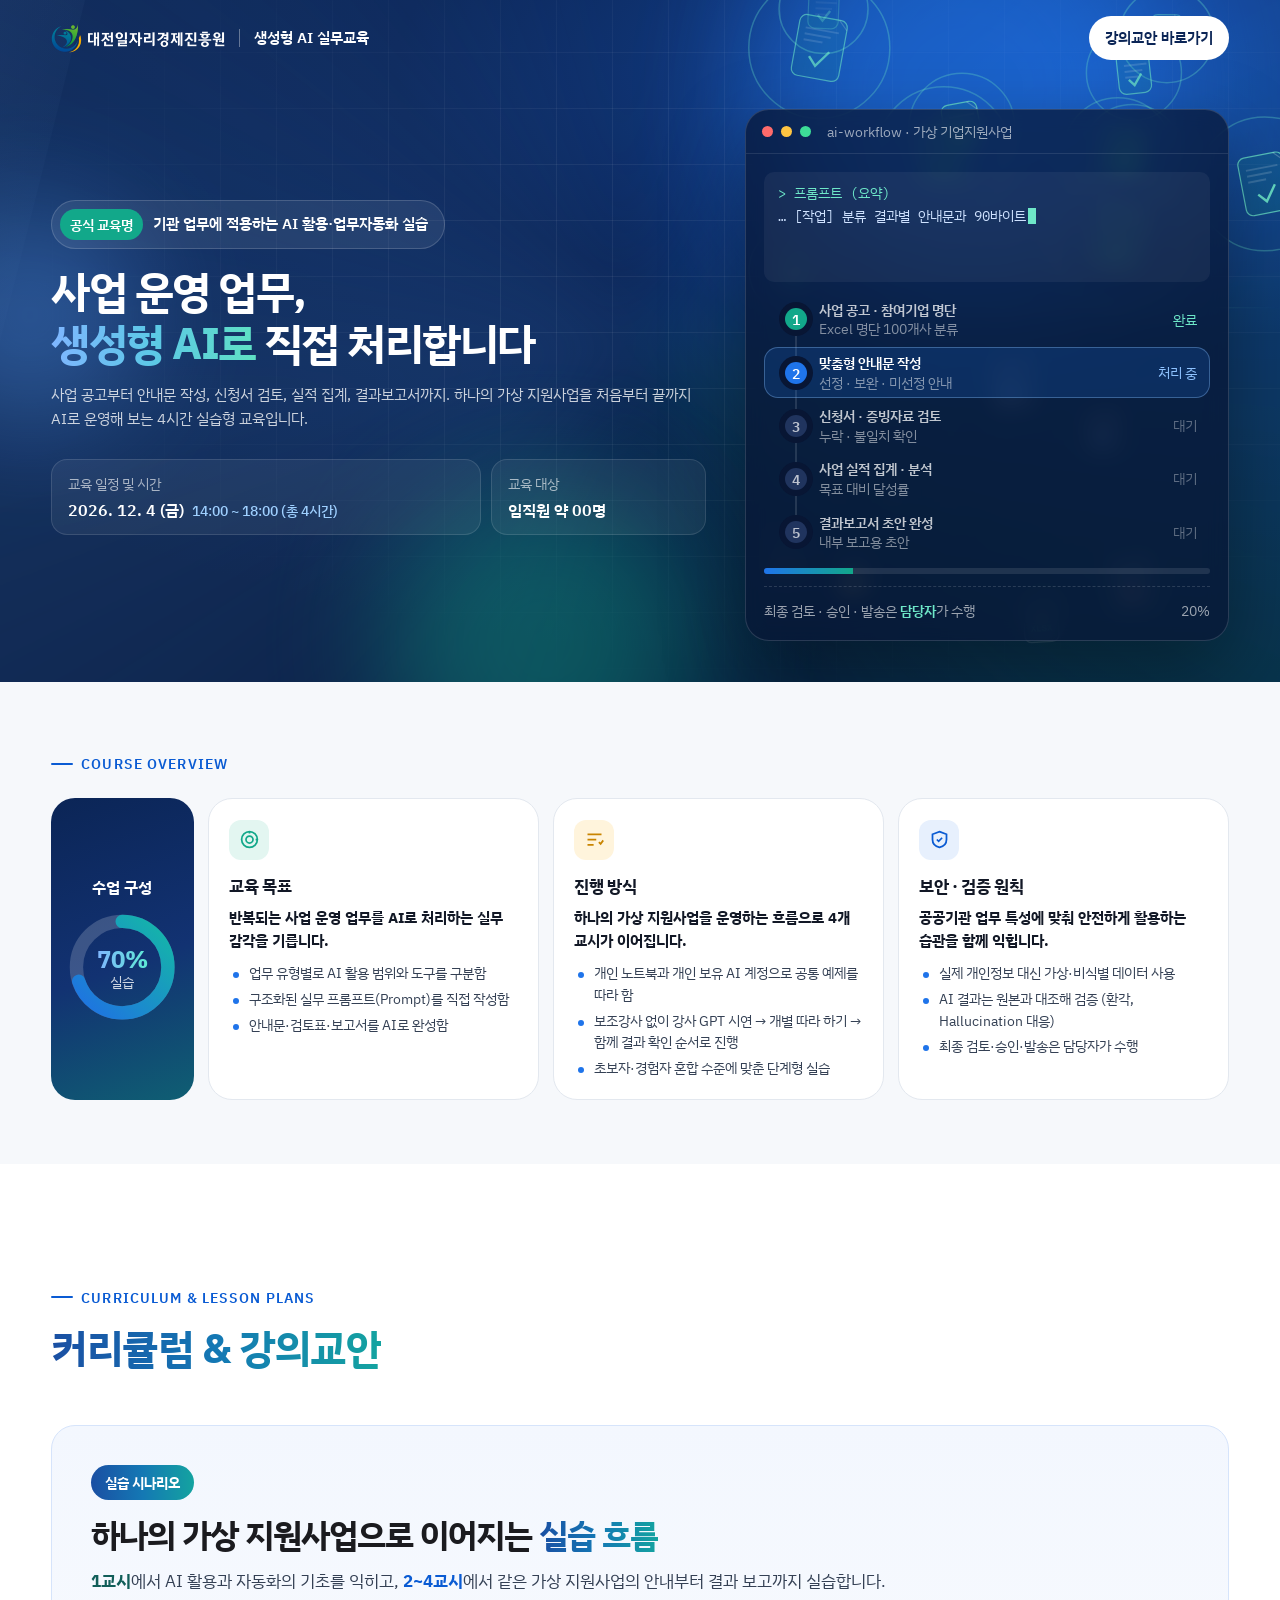
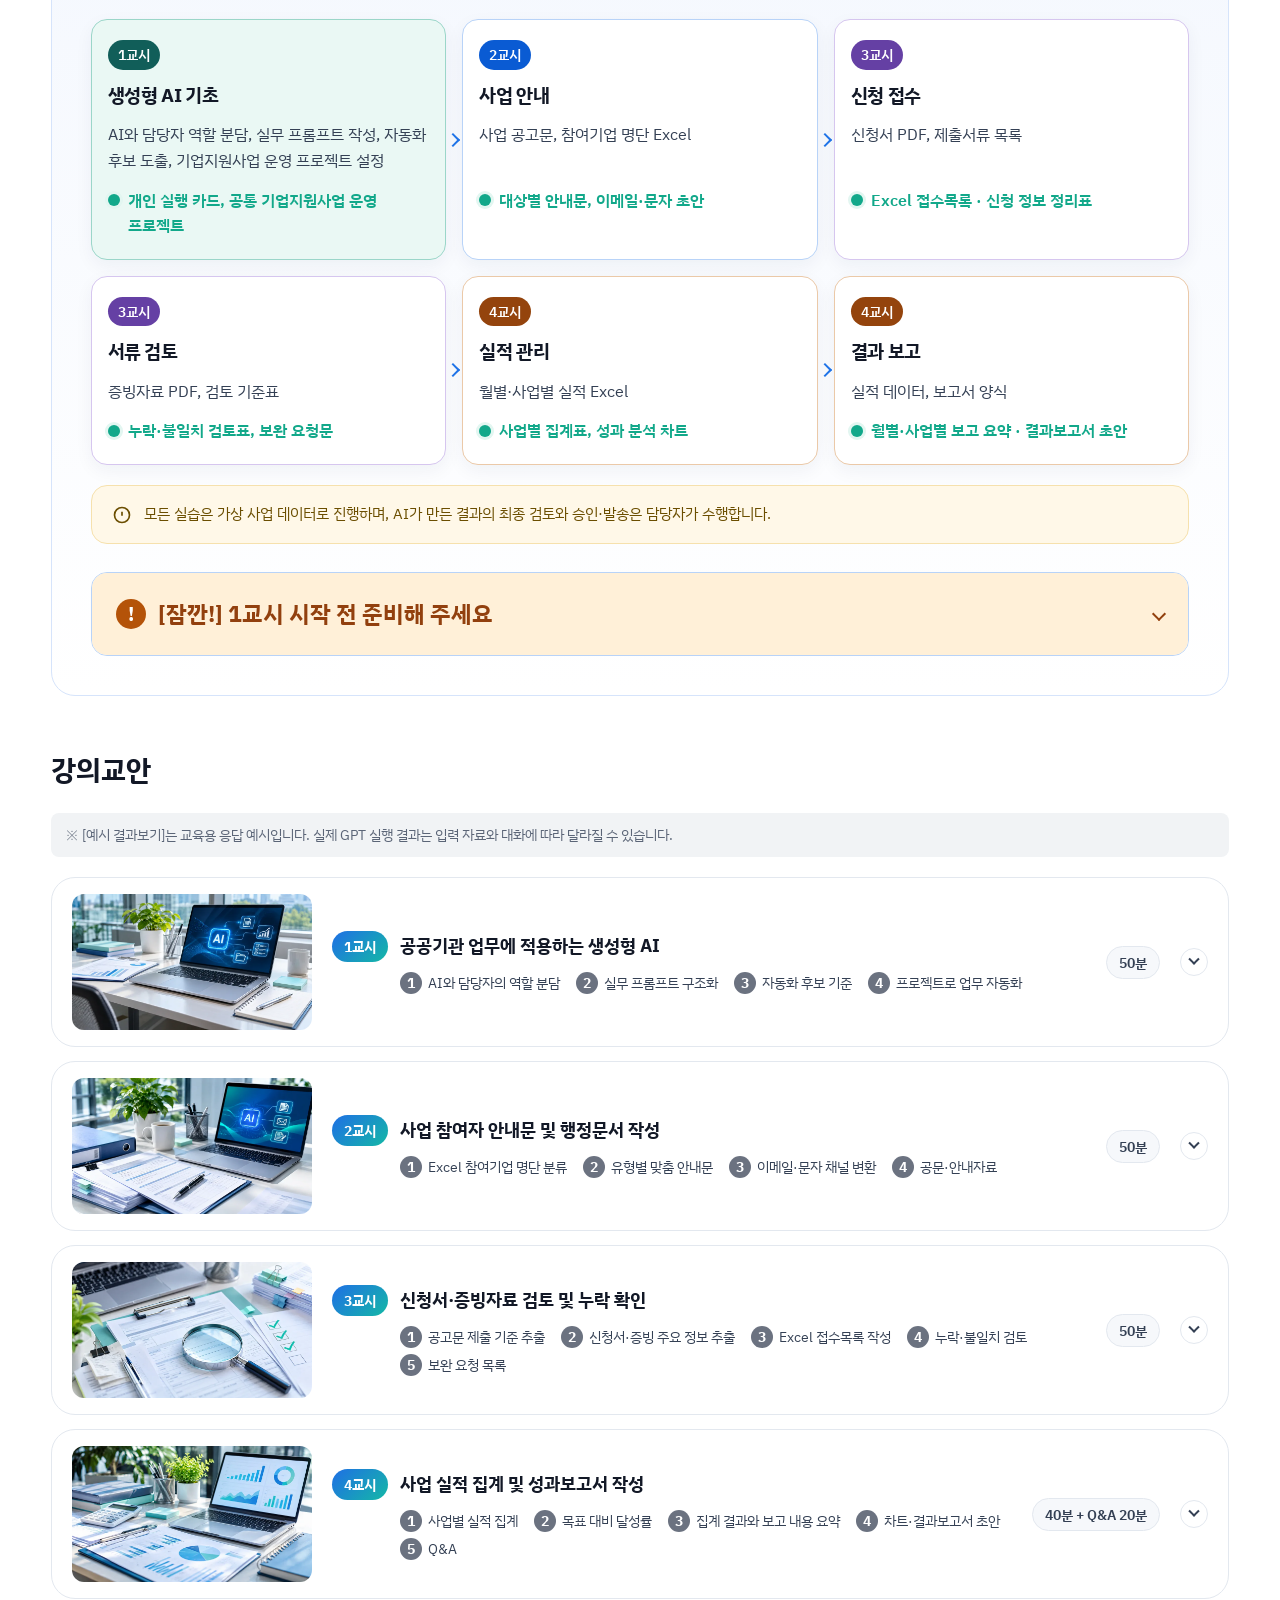
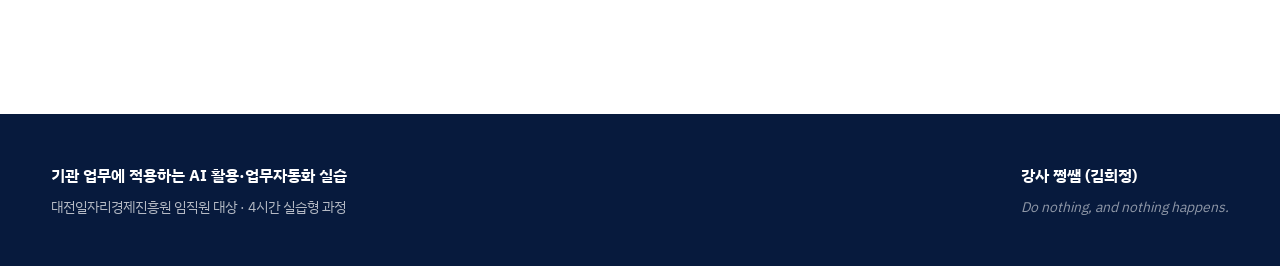
==== commit e61f3209: "Add files via upload" ====
--- a/index.html
+++ b/index.html
@@ -235,7 +235,7 @@
           <span>닫기</span>
           <svg class="ic-chev" viewBox="0 0 24 24" fill="none" stroke="currentColor" stroke-width="2.2" aria-hidden="true"><path d="M6 15l6-6 6 6"/></svg>
         </button>
-      </div>
+      </div><button type="button" class="toc-up" aria-label="1교시 처음으로 이동" title="1교시 처음으로"><svg viewBox="0 0 24 24" fill="none" stroke="currentColor" stroke-width="2.2" aria-hidden="true"><path d="M12 19V5M6 11l6-6 6 6"/></svg></button>
       <div class="toc-panel" id="l1-tocPanel">
         <ol class="toc-list">
           <li><a href="#l1-goal" class="toc-goal"><span aria-hidden="true"></span><em>학습목표</em></a></li>
@@ -1379,7 +1379,7 @@
           <span class="acc-ic" aria-hidden="true"></span>
         </summary>
         <div class="acc-body">
-          <div class="lesson-scope"><div class="l-layout"><nav class="toc"  aria-label="목차"><div class="toc-top"><strong>목차</strong><button type="button" class="toc-toggle"  aria-expanded="true" aria-controls="l3-tocPanel"><span>닫기</span></button></div><div class="toc-panel" id="l3-tocPanel"><ol class="toc-list"><li><a href="#l3-goal"><span></span><em>학습목표</em></a></li><li><a href="#l3-준비"><span>1</span><em>같은 프로젝트와 제출 기준 확인</em></a></li><li><a href="#l3-p1"><span>2</span><em>PDF 주요 정보 추출과 접수목록</em></a></li><li><a href="#l3-p2"><span>3</span><em>증빙 대조와 누락·불일치 확인</em></a></li><li><a href="#l3-p3"><span>4</span><em>담당자 확인 목록과 보완 요청</em></a></li><li><a href="#l3-wrap"><span>5</span><em>정리 · 셀프 체크</em></a></li></ol></div></nav><div class="l-main"><section class="block" id="l3-goal" aria-labelledby="l3-goal-title"><div class="block-head"><div><h2 id="l3-goal-title"><span class="hl">학습목표</span></h2></div></div><div class="goals"><div class="goal"><b><span class="tn gnum">1</span><span class="gt">신청서에서 주요 정보를 추출함</span></b><p>신청서 PDF에서 기업 정보를 뽑고 근거 위치를 남김</p></div><div class="goal"><b><span class="tn gnum">2</span><span class="gt">원본·명단·증빙을 연결함</span></b><p>접수번호로 신청서, 참여기업 명단, 증빙자료를 한 줄로 연결</p></div><div class="goal"><b><span class="tn gnum">3</span><span class="gt">누락·불일치를 확인함</span></b><p>검토기준표로 필수서류 누락과 값 불일치 목록 작성</p></div><div class="goal"><b><span class="tn gnum">4</span><span class="gt">보완 요청 초안을 작성함</span></b><p>담당자 확인 목록을 바탕으로 기업별 보완 요청문 작성</p></div></div><div class="callout callout-info"><svg viewBox="0 0 24 24" fill="none" stroke="currentColor" stroke-width="2" aria-hidden="true"><circle cx="12" cy="12" r="9"/><path d="M12 8v5M12 16h.01"/></svg><span><b>오늘의 실습 원칙</b> — AI가 “없음”이라고 한 항목은 원본 PDF를 직접 열어 확인합니다. 누락·불일치 판정의 최종 결정은 담당자가 합니다.</span></div></section><div class="callout callout-info file-management-guide"><ul class="guide-bullets"><li><b>파일 관리</b> · 실습 원본 파일은 고치지 않습니다. AI가 만든 파일은 내려받아 <b>05_결과물</b>에 저장합니다(예: 20261204_샘플선정안내_v1.docx, 고치면 _v2). 담당자가 검토를 마친 <b>최종본만</b> <b>06_최종</b> 폴더에 직접 넣습니다.</li><li><b>진행 방식</b> · 1교시에 만든 <b>기업지원사업 운영</b> 프로젝트에서 이어서 진행합니다.</li></ul></div><section class="block" id="l3-준비"><div class="block-head"><div><span class="num">1</span><h2>자료와 검토 기준 확인</h2></div></div><p>1교시에서 만든 기업지원사업 운영 프로젝트를 열고 2교시 분류표를 참고합니다. 시작 전에 같은 프로젝트의 파일(소스)에 <b>02_신청서류</b>의 신청서·증빙 PDF와 <b>00_지침·양식/검토기준표.xlsx</b>를 추가로 올립니다. 업로드 한도에 걸리면 필요한 파일만 올리고 나머지는 필요한 부분을 대화에 복사해 사용합니다. 이번 시간에는 신청서 10건과 4대보험 증빙 8건을 직접 읽어 접수목록을 만듭니다.</p>
+          <div class="lesson-scope"><div class="l-layout"><nav class="toc"  aria-label="목차"><div class="toc-top"><strong>목차</strong><button type="button" class="toc-toggle" id="l3-tocToggle" aria-expanded="true" aria-controls="l3-tocPanel"><svg class="ic-list" viewBox="0 0 24 24" fill="none" stroke="currentColor" stroke-width="2.2" aria-hidden="true"><path d="M9 6h11M9 12h11M9 18h11M4 6h.01M4 12h.01M4 18h.01"/></svg><span>닫기</span><svg class="ic-chev" viewBox="0 0 24 24" fill="none" stroke="currentColor" stroke-width="2.2" aria-hidden="true"><path d="M6 15l6-6 6 6"/></svg></button></div><button type="button" class="toc-up" aria-label="3교시 처음으로 이동" title="3교시 처음으로"><svg viewBox="0 0 24 24" fill="none" stroke="currentColor" stroke-width="2.2" aria-hidden="true"><path d="M12 19V5M6 11l6-6 6 6"/></svg></button><div class="toc-panel" id="l3-tocPanel"><ol class="toc-list"><li><a href="#l3-goal"><span></span><em>학습목표</em></a></li><li><a href="#l3-준비"><span>1</span><em>같은 프로젝트와 제출 기준 확인</em></a></li><li><a href="#l3-p1"><span>2</span><em>PDF 주요 정보 추출과 접수목록</em></a></li><li><a href="#l3-p2"><span>3</span><em>증빙 대조와 누락·불일치 확인</em></a></li><li><a href="#l3-p3"><span>4</span><em>담당자 확인 목록과 보완 요청</em></a></li><li><a href="#l3-wrap"><span>5</span><em>정리 · 셀프 체크</em></a></li></ol></div></nav><div class="l-main"><section class="block" id="l3-goal" aria-labelledby="l3-goal-title"><div class="block-head"><div><h2 id="l3-goal-title"><span class="hl">학습목표</span></h2></div></div><div class="goals"><div class="goal"><b><span class="tn gnum">1</span><span class="gt">신청서에서 주요 정보를 추출함</span></b><p>신청서 PDF에서 기업 정보를 뽑고 근거 위치를 남김</p></div><div class="goal"><b><span class="tn gnum">2</span><span class="gt">원본·명단·증빙을 연결함</span></b><p>접수번호로 신청서, 참여기업 명단, 증빙자료를 한 줄로 연결</p></div><div class="goal"><b><span class="tn gnum">3</span><span class="gt">누락·불일치를 확인함</span></b><p>검토기준표로 필수서류 누락과 값 불일치 목록 작성</p></div><div class="goal"><b><span class="tn gnum">4</span><span class="gt">보완 요청 초안을 작성함</span></b><p>담당자 확인 목록을 바탕으로 기업별 보완 요청문 작성</p></div></div><div class="callout callout-info"><svg viewBox="0 0 24 24" fill="none" stroke="currentColor" stroke-width="2" aria-hidden="true"><circle cx="12" cy="12" r="9"/><path d="M12 8v5M12 16h.01"/></svg><span><b>오늘의 실습 원칙</b> — AI가 “없음”이라고 한 항목은 원본 PDF를 직접 열어 확인합니다. 누락·불일치 판정의 최종 결정은 담당자가 합니다.</span></div></section><div class="callout callout-info file-management-guide"><ul class="guide-bullets"><li><b>파일 관리</b> · 실습 원본 파일은 고치지 않습니다. AI가 만든 파일은 내려받아 <b>05_결과물</b>에 저장합니다(예: 20261204_샘플선정안내_v1.docx, 고치면 _v2). 담당자가 검토를 마친 <b>최종본만</b> <b>06_최종</b> 폴더에 직접 넣습니다.</li><li><b>진행 방식</b> · 1교시에 만든 <b>기업지원사업 운영</b> 프로젝트에서 이어서 진행합니다.</li></ul></div><section class="block" id="l3-준비"><div class="block-head"><div><span class="num">1</span><h2>자료와 검토 기준 확인</h2></div></div><p>1교시에서 만든 기업지원사업 운영 프로젝트를 열고 2교시 분류표를 참고합니다. 시작 전에 같은 프로젝트의 파일(소스)에 <b>02_신청서류</b>의 신청서·증빙 PDF와 <b>00_지침·양식/검토기준표.xlsx</b>를 추가로 올립니다. 업로드 한도에 걸리면 필요한 파일만 올리고 나머지는 필요한 부분을 대화에 복사해 사용합니다. 이번 시간에는 신청서 10건과 4대보험 증빙 8건을 직접 읽어 접수목록을 만듭니다.</p>
 <ul class="check-points"><li>02_신청서류의 신청서_2026-DX-001.pdf부터 010.pdf까지 확인합니다.</li><li>증빙_4대보험 파일은 001·002·004·005·006·007·008·009의 8건입니다. 003·010은 제공 폴더에서 확인되지 않습니다.</li><li>00_지침·양식/검토기준표.xlsx와 선정기준.txt를 열어 비교 항목을 확인합니다.</li></ul>
 <p>파일이 없는 상태, 신청서에 ‘미제출’이라고 적힌 상태, 값이 다른 상태를 각각 기록합니다. 이 실습 폴더에는 사업자등록증·재무제표 증빙 PDF가 포함되어 있지 않아 해당 서류의 실제 접수 여부는 담당자가 확인해야 합니다.</p></section><div class="lab" id="l3-p1"><div class="lab-head"><h3><small>실습 1</small>신청서에서 접수목록 만들기</h3></div><div class="lab-body"><p><b>A.</b> 신청서 001과 004 두 파일을 먼저 열고 기업명·근로자 수·신청 금액 위치를 확인합니다. <b>B.</b> 두 건의 표를 AI에게 요청하고 원문과 대조합니다. <b>C.</b> 강사는 10건으로 확대하는 과정을 시연합니다.</p><p class="prompt-edit-note">✎ <mark>{ }</mark>로 표시한 부분은 수정할 곳입니다. 채워진 샘플로 바로 실행하거나 내 업무에 맞게 바꿔 사용하세요.</p><div class="prompt-box"><div class="pb-head"><span class="pb-title">프롬프트</span><button type="button" class="copy-btn" aria-label="프롬프트 복사" title="복사"><svg class="ic-copy" viewBox="0 0 24 24" fill="none" stroke="currentColor" stroke-width="2" aria-hidden="true"><rect x="9" y="9" width="11" height="11" rx="2"/><path d="M5 15V5a2 2 0 012-2h10"/></svg><svg class="ic-done" viewBox="0 0 24 24" fill="none" stroke="currentColor" stroke-width="2.4" aria-hidden="true"><path d="M5 12l5 5 9-10"/></svg></button></div><pre>[자료] 신청서_2026-DX-001.pdf와 신청서_2026-DX-004.pdf를 읽어.
 [추출] 접수번호, 기업명, 대표자, 소재지, 설립일, 근로자 수, 신청 금액(원), 신청서에 적힌 제출 상태, 출처 파일과 페이지를 추출해. 값을 추정하거나 기존 명단으로 덮어쓰지 마.
@@ -1406,7 +1406,7 @@
           <span class="acc-ic" aria-hidden="true"></span>
         </summary>
         <div class="acc-body">
-          <div class="lesson-scope"><div class="l-layout"><nav class="toc"  aria-label="목차"><div class="toc-top"><strong>목차</strong><button type="button" class="toc-toggle"  aria-expanded="true" aria-controls="l4-tocPanel"><span>닫기</span></button></div><div class="toc-panel" id="l4-tocPanel"><ol class="toc-list"><li><a href="#l4-goal"><span></span><em>학습목표</em></a></li><li><a href="#l4-준비"><span>1</span><em>실적표 구조와 집계 원칙</em></a></li><li><a href="#l4-p1"><span>2</span><em>빈칸·중복 찾고 처리 기준 정하기</em></a></li><li><a href="#l4-p2"><span>3</span><em>월별·사업별 집계와 달성률</em></a></li><li><a href="#l4-p3"><span>4</span><em>차트와 보고 요약 작성</em></a></li><li><a href="#l4-wrap"><span>5</span><em>정리 · Q&A</em></a></li></ol></div></nav><div class="l-main"><section class="block" id="l4-goal" aria-labelledby="l4-goal-title"><div class="block-head"><div><h2 id="l4-goal-title"><span class="hl">학습목표</span></h2></div></div><div class="goals"><div class="goal"><b><span class="tn gnum">1</span><span class="gt">빈칸·중복 처리 기준을 세움</span></b><p>실적표의 빈칸·중복을 찾고 처리 기준을 먼저 정함</p></div><div class="goal"><b><span class="tn gnum">2</span><span class="gt">월별·사업별 실적을 집계함</span></b><p>사업별 누계와 목표 대비 달성률·집행률 계산</p></div><div class="goal"><b><span class="tn gnum">3</span><span class="gt">집계 결과를 검산함</span></b><p>AI 계산 결과를 엑셀 합계와 대조해 수치 확인</p></div><div class="goal"><b><span class="tn gnum">4</span><span class="gt">차트와 보고 요약을 작성함</span></b><p>집계 근거를 담은 차트와 내부 보고용 요약 작성</p></div></div><div class="callout callout-info"><svg viewBox="0 0 24 24" fill="none" stroke="currentColor" stroke-width="2" aria-hidden="true"><circle cx="12" cy="12" r="9"/><path d="M12 8v5M12 16h.01"/></svg><span><b>오늘의 실습 원칙</b> — AI 계산 결과는 그대로 쓰지 않고 엑셀 합계로 검산합니다. 보고서에 들어가는 수치는 담당자가 최종 확인합니다.</span></div></section><div class="callout callout-info file-management-guide"><ul class="guide-bullets"><li><b>파일 관리</b> · 실습 원본 파일은 고치지 않습니다. AI가 만든 파일은 내려받아 <b>05_결과물</b>에 저장합니다(예: 20261204_샘플선정안내_v1.docx, 고치면 _v2). 담당자가 검토를 마친 <b>최종본만</b> <b>06_최종</b> 폴더에 직접 넣습니다.</li><li><b>진행 방식</b> · 1교시에 만든 <b>기업지원사업 운영</b> 프로젝트에서 이어서 진행합니다.</li></ul></div><section class="block" id="l4-준비"><div class="block-head"><div><span class="num">1</span><h2>실적 데이터 구조와 집계 원칙</h2></div></div><p>1교시에서 만든 같은 기업지원사업 운영 프로젝트를 열고, 프로젝트의 파일(소스)에 <b>03_실적/월별·사업별_실적.xlsx</b>를 추가로 올립니다. 사업목표·월별실적·작성 안내 세 시트를 확인합니다.</p>
+          <div class="lesson-scope"><div class="l-layout"><nav class="toc"  aria-label="목차"><div class="toc-top"><strong>목차</strong><button type="button" class="toc-toggle" id="l4-tocToggle" aria-expanded="true" aria-controls="l4-tocPanel"><svg class="ic-list" viewBox="0 0 24 24" fill="none" stroke="currentColor" stroke-width="2.2" aria-hidden="true"><path d="M9 6h11M9 12h11M9 18h11M4 6h.01M4 12h.01M4 18h.01"/></svg><span>닫기</span><svg class="ic-chev" viewBox="0 0 24 24" fill="none" stroke="currentColor" stroke-width="2.2" aria-hidden="true"><path d="M6 15l6-6 6 6"/></svg></button></div><button type="button" class="toc-up" aria-label="4교시 처음으로 이동" title="4교시 처음으로"><svg viewBox="0 0 24 24" fill="none" stroke="currentColor" stroke-width="2.2" aria-hidden="true"><path d="M12 19V5M6 11l6-6 6 6"/></svg></button><div class="toc-panel" id="l4-tocPanel"><ol class="toc-list"><li><a href="#l4-goal"><span></span><em>학습목표</em></a></li><li><a href="#l4-준비"><span>1</span><em>실적표 구조와 집계 원칙</em></a></li><li><a href="#l4-p1"><span>2</span><em>빈칸·중복 찾고 처리 기준 정하기</em></a></li><li><a href="#l4-p2"><span>3</span><em>월별·사업별 집계와 달성률</em></a></li><li><a href="#l4-p3"><span>4</span><em>차트와 보고 요약 작성</em></a></li><li><a href="#l4-wrap"><span>5</span><em>정리 · Q&A</em></a></li></ol></div></nav><div class="l-main"><section class="block" id="l4-goal" aria-labelledby="l4-goal-title"><div class="block-head"><div><h2 id="l4-goal-title"><span class="hl">학습목표</span></h2></div></div><div class="goals"><div class="goal"><b><span class="tn gnum">1</span><span class="gt">빈칸·중복 처리 기준을 세움</span></b><p>실적표의 빈칸·중복을 찾고 처리 기준을 먼저 정함</p></div><div class="goal"><b><span class="tn gnum">2</span><span class="gt">월별·사업별 실적을 집계함</span></b><p>사업별 누계와 목표 대비 달성률·집행률 계산</p></div><div class="goal"><b><span class="tn gnum">3</span><span class="gt">집계 결과를 검산함</span></b><p>AI 계산 결과를 엑셀 합계와 대조해 수치 확인</p></div><div class="goal"><b><span class="tn gnum">4</span><span class="gt">차트와 보고 요약을 작성함</span></b><p>집계 근거를 담은 차트와 내부 보고용 요약 작성</p></div></div><div class="callout callout-info"><svg viewBox="0 0 24 24" fill="none" stroke="currentColor" stroke-width="2" aria-hidden="true"><circle cx="12" cy="12" r="9"/><path d="M12 8v5M12 16h.01"/></svg><span><b>오늘의 실습 원칙</b> — AI 계산 결과는 그대로 쓰지 않고 엑셀 합계로 검산합니다. 보고서에 들어가는 수치는 담당자가 최종 확인합니다.</span></div></section><div class="callout callout-info file-management-guide"><ul class="guide-bullets"><li><b>파일 관리</b> · 실습 원본 파일은 고치지 않습니다. AI가 만든 파일은 내려받아 <b>05_결과물</b>에 저장합니다(예: 20261204_샘플선정안내_v1.docx, 고치면 _v2). 담당자가 검토를 마친 <b>최종본만</b> <b>06_최종</b> 폴더에 직접 넣습니다.</li><li><b>진행 방식</b> · 1교시에 만든 <b>기업지원사업 운영</b> 프로젝트에서 이어서 진행합니다.</li></ul></div><section class="block" id="l4-준비"><div class="block-head"><div><span class="num">1</span><h2>실적 데이터 구조와 집계 원칙</h2></div></div><p>1교시에서 만든 같은 기업지원사업 운영 프로젝트를 열고, 프로젝트의 파일(소스)에 <b>03_실적/월별·사업별_실적.xlsx</b>를 추가로 올립니다. 사업목표·월별실적·작성 안내 세 시트를 확인합니다.</p>
 <ul class="check-points"><li>사업목표는 5개 사업의 연간 지원기업·참여인원 목표와 예산입니다.</li><li>월별실적은 2026년 1~11월 기록입니다. A열 기준월, B열 사업명, C열 지원기업, D열 참여인원, E열 집행액(백만 원), F열 비고입니다.</li><li>월별 지원기업을 더한 값은 월별 기록 합계입니다. 기업 식별자가 없어 고유 기업 수로 단정할 수 없습니다.</li></ul>
 <p>보고 기준은 11월 누계이며 달성률은 11월 누계 ÷ 연간 목표입니다. 12월 실적은 포함하지 않고, 빈칸을 0으로 바꾸지 않습니다.</p></section><div class="lab" id="l4-p1"><div class="lab-head"><h3><small>실습 1</small>중복·빈칸부터 확인하기</h3></div><div class="lab-body"><table class="tbl"><thead><tr><th scope="col">원본 위치</th><th scope="col">실제 사례</th><th scope="col">확인할 처리</th></tr></thead><tbody><tr><td data-label="원본 위치">월별실적 34행</td><td data-label="실제 사례">2026-07 창업 보육 프로그램 · C~E 빈칸</td><td data-label="확인할 처리">집계 지연 · 누락값 유지</td></tr><tr><td data-label="원본 위치">월별실적 57행</td><td data-label="실제 사례">2026-05 청년 일자리 매칭 · 중복 입력 의심</td><td data-label="확인할 처리">동일 월·사업의 기존 행과 대조</td></tr><tr><td data-label="원본 위치">전체</td><td data-label="실제 사례">데이터 56행 / 월·사업 조합 55개</td><td data-label="확인할 처리">중복 후보 1개 조합 · 2개 행 대조</td></tr></tbody></table><p>Excel에서 34행 비고를 읽고 57행과 같은 월·사업을 필터로 찾습니다. 두 행의 수치가 같은지 비교하고, 담당자 확인 전에는 원본을 삭제하지 않습니다.</p><p class="prompt-edit-note">✎ <mark>{ }</mark>로 표시한 부분은 수정할 곳입니다. 채워진 샘플로 바로 실행하거나 내 업무에 맞게 바꿔 사용하세요.</p><div class="prompt-box"><div class="pb-head"><span class="pb-title">프롬프트</span><button type="button" class="copy-btn" aria-label="프롬프트 복사" title="복사"><svg class="ic-copy" viewBox="0 0 24 24" fill="none" stroke="currentColor" stroke-width="2" aria-hidden="true"><rect x="9" y="9" width="11" height="11" rx="2"/><path d="M5 15V5a2 2 0 012-2h10"/></svg><svg class="ic-done" viewBox="0 0 24 24" fill="none" stroke="currentColor" stroke-width="2.4" aria-hidden="true"><path d="M5 12l5 5 9-10"/></svg></button></div><pre>[자료] 월별·사업별_실적.xlsx의 월별실적 시트를 읽어.
 [검사] 데이터 행 수, 기준월 범위, 사업 수, 월+사업 중복, C~E 빈칸과 비고를 확인해.
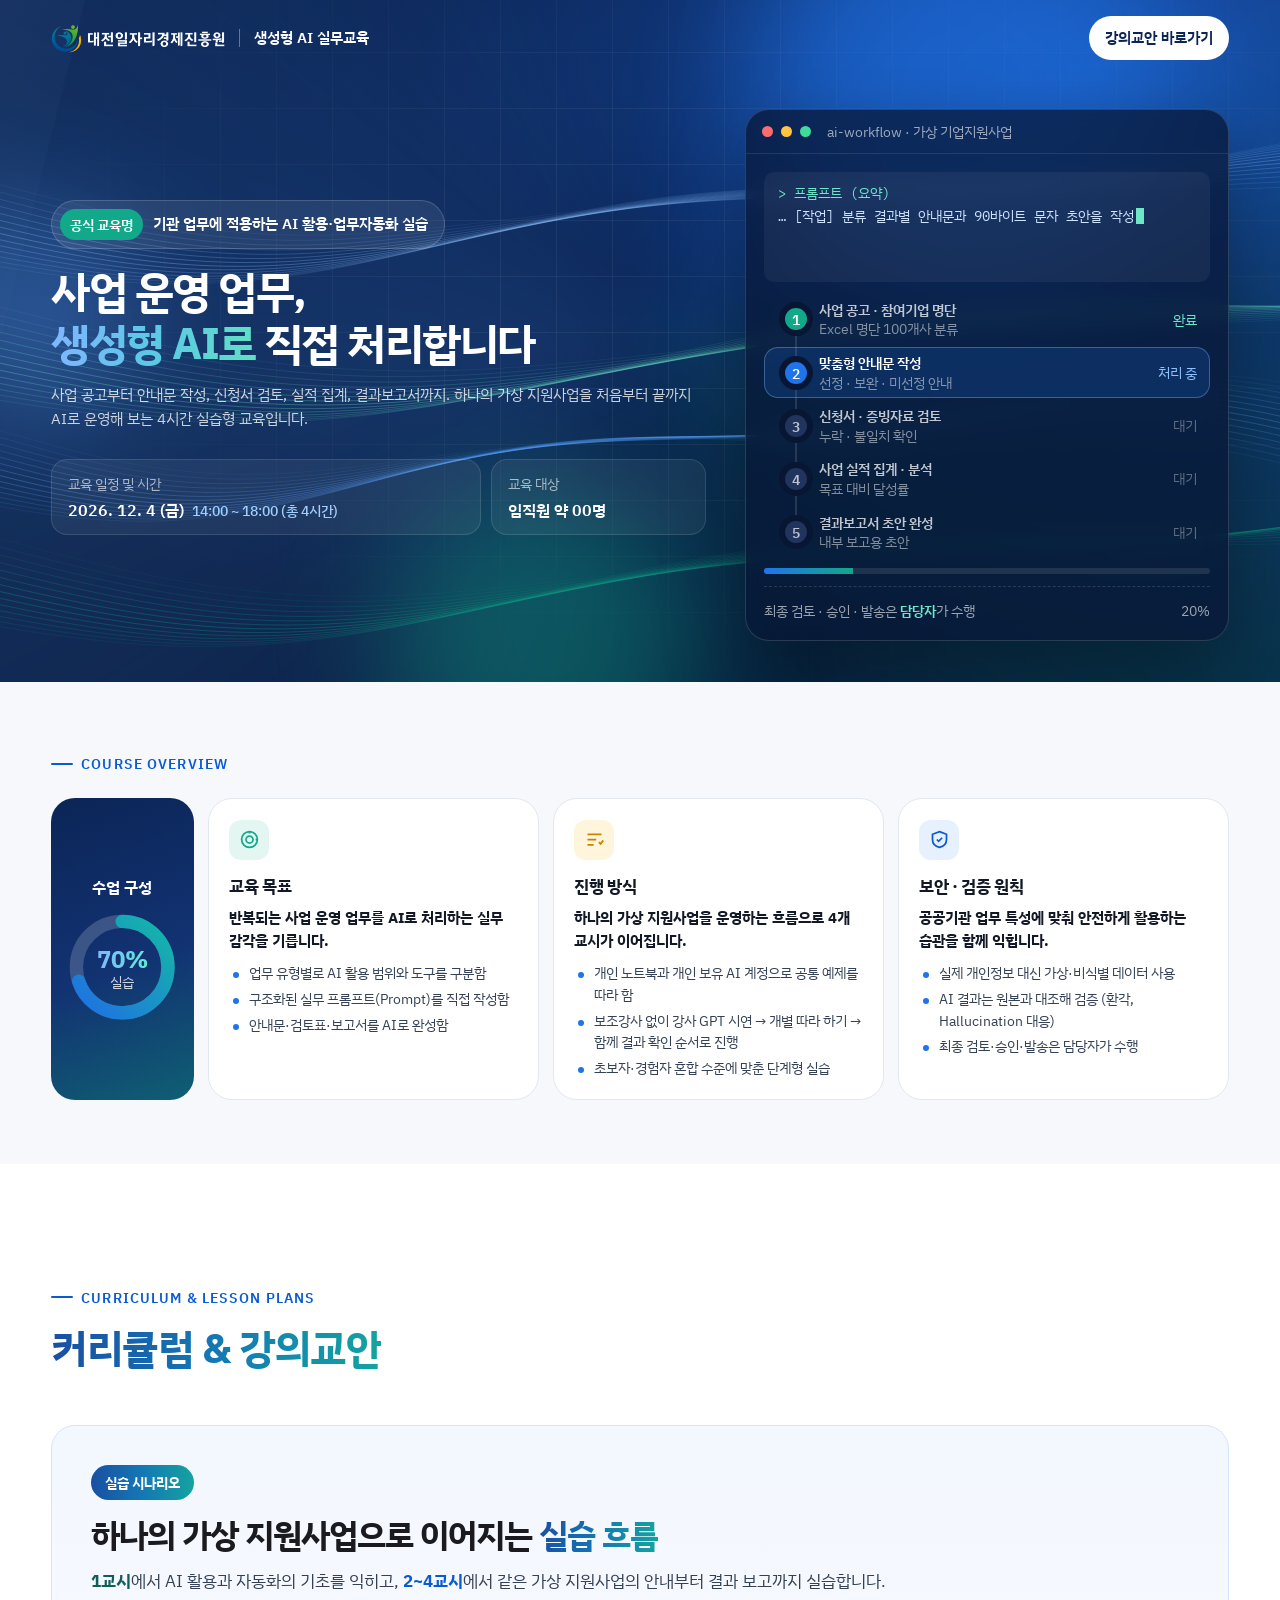
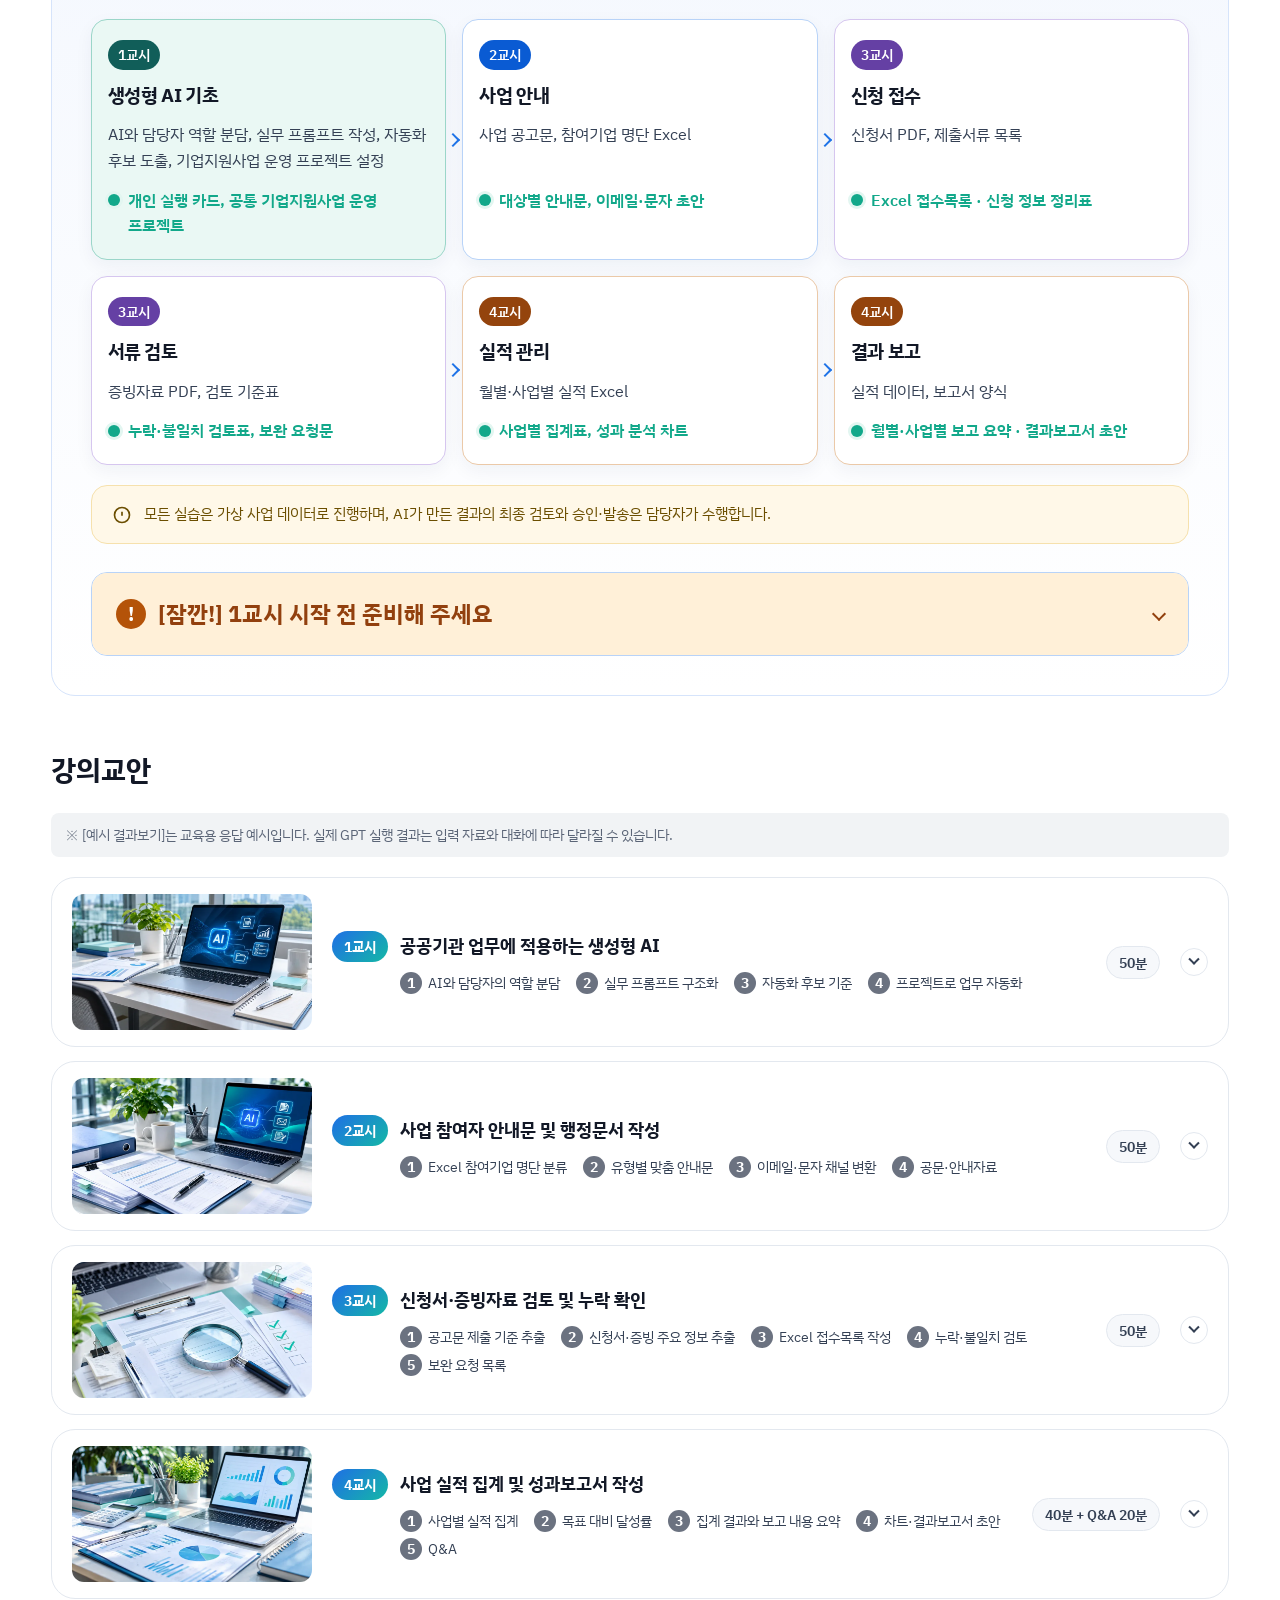
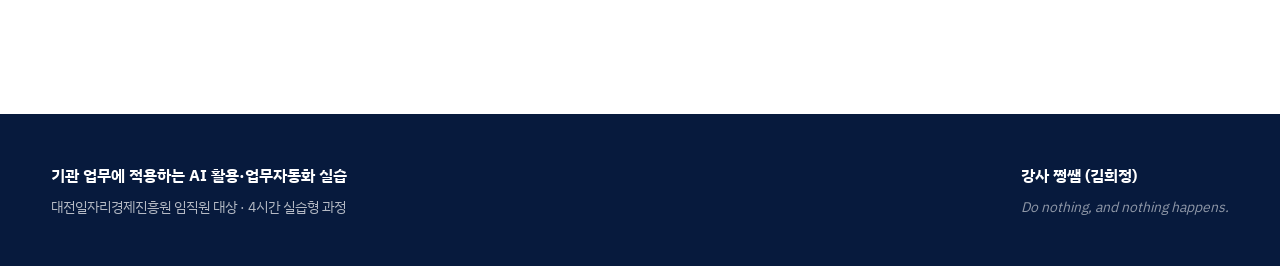
==== commit 1d5dbbb0: "Add files via upload" ====
--- a/index.html
+++ b/index.html
@@ -1193,7 +1193,6 @@
       
       <section class="block" id="l2-goal" aria-labelledby="l2-goal-title">
         <div class="block-head"><div><h2 id="l2-goal-title"><span class="hl">학습목표</span></h2></div></div>
-        <p>1교시에서 함께 만든 기업지원사업 운영 프로젝트를 열어 가상 기업 100개사의 명단을 분류하고, 안내문과 행정문서 초안을 만듭니다.</p>
         <div class="goals">
           <div class="goal"><b><span class="tn gnum">1</span><span class="gt">선정기준에 따라 명단을 분류함</span></b><p>선정·보완·미선정·판단 보류를 구분하고 근거를 남김</p></div>
           <div class="goal"><b><span class="tn gnum">2</span><span class="gt">대상별 안내문을 작성함</span></b><p>1교시 최종 안내문을 이메일·문자 채널에 맞게 변환</p></div>
@@ -1201,9 +1200,17 @@
           <div class="goal"><b><span class="tn gnum">4</span><span class="gt">발송 전 검토를 수행함</span></b><p>대상별 문안, 건수, 날짜, 제출 정보를 원본과 대조</p></div>
         </div>
         <div class="callout callout-info">
-          <span><b>진행 순서</b> · 자료와 기준 확인 → 명단 분류 → 안내문·이메일·문자 → 내부 공문 → 검토와 셀프 체크</span>
-        </div>
-      </section><div class="callout callout-info file-management-guide"><ul class="guide-bullets"><li><b>파일 관리</b> · 실습 원본 파일은 고치지 않습니다. AI가 만든 파일은 내려받아 <b>05_결과물</b>에 저장합니다(예: 20261204_샘플선정안내_v1.docx, 고치면 _v2). 담당자가 검토를 마친 <b>최종본만</b> <b>06_최종</b> 폴더에 직접 넣습니다.</li><li><b>진행 방식</b> · 1교시에 만든 <b>기업지원사업 운영</b> 프로젝트에서 이어서 진행합니다.</li></ul></div>
+          <svg viewBox="0 0 24 24" fill="none" stroke="currentColor" stroke-width="2" aria-hidden="true"><circle cx="12" cy="12" r="9"/><path d="M12 8v5M12 16h.01"/></svg>
+          <span><b>오늘의 실습 원칙</b> — 분류 결과와 안내문은 AI 초안입니다. 건수·날짜·대상은 원본 명단과 대조하고, 실제 발송은 담당자가 합니다.</span>
+        </div>
+        <div class="callout callout-info file-management-guide">
+          <ul class="guide-bullets">
+            <li><b>진행 순서</b> · 자료와 기준 확인 → 명단 분류 → 안내문·이메일·문자 → 내부 공문 → 검토와 셀프 체크</li>
+            <li><b>진행 방식</b> · 1교시에 만든 <b>기업지원사업 운영</b> 프로젝트에서 이어서 진행합니다.</li>
+            <li><b>파일 관리</b> · 실습 원본 파일은 고치지 않습니다. AI가 만든 파일은 내려받아 <b>05_결과물</b>에 저장합니다(예: 20261204_참여기업_분류표_v1.xlsx, 고치면 _v2). 담당자가 검토를 마친 <b>최종본만</b> <b>06_최종</b> 폴더에 직접 넣습니다. 1교시에서 만든 안내문 최종본 3개(<b>_최종_v1.docx</b>)를 <b>06_최종</b>에 넣고 시작합니다.</li>
+          </ul>
+        </div>
+      </section>
 
       <section class="block" id="l2-start" aria-labelledby="l2-start-title">
         <div class="block-head"><div><h2 id="l2-start-title"><span class="hl">시작 전</span> · 1교시 결과물 받기</h2></div></div>
@@ -1379,7 +1386,7 @@
           <span class="acc-ic" aria-hidden="true"></span>
         </summary>
         <div class="acc-body">
-          <div class="lesson-scope"><div class="l-layout"><nav class="toc"  aria-label="목차"><div class="toc-top"><strong>목차</strong><button type="button" class="toc-toggle" id="l3-tocToggle" aria-expanded="true" aria-controls="l3-tocPanel"><svg class="ic-list" viewBox="0 0 24 24" fill="none" stroke="currentColor" stroke-width="2.2" aria-hidden="true"><path d="M9 6h11M9 12h11M9 18h11M4 6h.01M4 12h.01M4 18h.01"/></svg><span>닫기</span><svg class="ic-chev" viewBox="0 0 24 24" fill="none" stroke="currentColor" stroke-width="2.2" aria-hidden="true"><path d="M6 15l6-6 6 6"/></svg></button></div><button type="button" class="toc-up" aria-label="3교시 처음으로 이동" title="3교시 처음으로"><svg viewBox="0 0 24 24" fill="none" stroke="currentColor" stroke-width="2.2" aria-hidden="true"><path d="M12 19V5M6 11l6-6 6 6"/></svg></button><div class="toc-panel" id="l3-tocPanel"><ol class="toc-list"><li><a href="#l3-goal"><span></span><em>학습목표</em></a></li><li><a href="#l3-준비"><span>1</span><em>같은 프로젝트와 제출 기준 확인</em></a></li><li><a href="#l3-p1"><span>2</span><em>PDF 주요 정보 추출과 접수목록</em></a></li><li><a href="#l3-p2"><span>3</span><em>증빙 대조와 누락·불일치 확인</em></a></li><li><a href="#l3-p3"><span>4</span><em>담당자 확인 목록과 보완 요청</em></a></li><li><a href="#l3-wrap"><span>5</span><em>정리 · 셀프 체크</em></a></li></ol></div></nav><div class="l-main"><section class="block" id="l3-goal" aria-labelledby="l3-goal-title"><div class="block-head"><div><h2 id="l3-goal-title"><span class="hl">학습목표</span></h2></div></div><div class="goals"><div class="goal"><b><span class="tn gnum">1</span><span class="gt">신청서에서 주요 정보를 추출함</span></b><p>신청서 PDF에서 기업 정보를 뽑고 근거 위치를 남김</p></div><div class="goal"><b><span class="tn gnum">2</span><span class="gt">원본·명단·증빙을 연결함</span></b><p>접수번호로 신청서, 참여기업 명단, 증빙자료를 한 줄로 연결</p></div><div class="goal"><b><span class="tn gnum">3</span><span class="gt">누락·불일치를 확인함</span></b><p>검토기준표로 필수서류 누락과 값 불일치 목록 작성</p></div><div class="goal"><b><span class="tn gnum">4</span><span class="gt">보완 요청 초안을 작성함</span></b><p>담당자 확인 목록을 바탕으로 기업별 보완 요청문 작성</p></div></div><div class="callout callout-info"><svg viewBox="0 0 24 24" fill="none" stroke="currentColor" stroke-width="2" aria-hidden="true"><circle cx="12" cy="12" r="9"/><path d="M12 8v5M12 16h.01"/></svg><span><b>오늘의 실습 원칙</b> — AI가 “없음”이라고 한 항목은 원본 PDF를 직접 열어 확인합니다. 누락·불일치 판정의 최종 결정은 담당자가 합니다.</span></div></section><div class="callout callout-info file-management-guide"><ul class="guide-bullets"><li><b>파일 관리</b> · 실습 원본 파일은 고치지 않습니다. AI가 만든 파일은 내려받아 <b>05_결과물</b>에 저장합니다(예: 20261204_샘플선정안내_v1.docx, 고치면 _v2). 담당자가 검토를 마친 <b>최종본만</b> <b>06_최종</b> 폴더에 직접 넣습니다.</li><li><b>진행 방식</b> · 1교시에 만든 <b>기업지원사업 운영</b> 프로젝트에서 이어서 진행합니다.</li></ul></div><section class="block" id="l3-준비"><div class="block-head"><div><span class="num">1</span><h2>자료와 검토 기준 확인</h2></div></div><p>1교시에서 만든 기업지원사업 운영 프로젝트를 열고 2교시 분류표를 참고합니다. 시작 전에 같은 프로젝트의 파일(소스)에 <b>02_신청서류</b>의 신청서·증빙 PDF와 <b>00_지침·양식/검토기준표.xlsx</b>를 추가로 올립니다. 업로드 한도에 걸리면 필요한 파일만 올리고 나머지는 필요한 부분을 대화에 복사해 사용합니다. 이번 시간에는 신청서 10건과 4대보험 증빙 8건을 직접 읽어 접수목록을 만듭니다.</p>
+          <div class="lesson-scope"><div class="l-layout"><nav class="toc"  aria-label="목차"><div class="toc-top"><strong>목차</strong><button type="button" class="toc-toggle" id="l3-tocToggle" aria-expanded="true" aria-controls="l3-tocPanel"><svg class="ic-list" viewBox="0 0 24 24" fill="none" stroke="currentColor" stroke-width="2.2" aria-hidden="true"><path d="M9 6h11M9 12h11M9 18h11M4 6h.01M4 12h.01M4 18h.01"/></svg><span>닫기</span><svg class="ic-chev" viewBox="0 0 24 24" fill="none" stroke="currentColor" stroke-width="2.2" aria-hidden="true"><path d="M6 15l6-6 6 6"/></svg></button></div><button type="button" class="toc-up" aria-label="3교시 처음으로 이동" title="3교시 처음으로"><svg viewBox="0 0 24 24" fill="none" stroke="currentColor" stroke-width="2.2" aria-hidden="true"><path d="M12 19V5M6 11l6-6 6 6"/></svg></button><div class="toc-panel" id="l3-tocPanel"><ol class="toc-list"><li><a href="#l3-goal"><span></span><em>학습목표</em></a></li><li><a href="#l3-준비"><span>1</span><em>같은 프로젝트와 제출 기준 확인</em></a></li><li><a href="#l3-p1"><span>2</span><em>PDF 주요 정보 추출과 접수목록</em></a></li><li><a href="#l3-p2"><span>3</span><em>증빙 대조와 누락·불일치 확인</em></a></li><li><a href="#l3-p3"><span>4</span><em>담당자 확인 목록과 보완 요청</em></a></li><li><a href="#l3-wrap"><span>5</span><em>정리 · 셀프 체크</em></a></li></ol></div></nav><div class="l-main"><section class="block" id="l3-goal" aria-labelledby="l3-goal-title"><div class="block-head"><div><h2 id="l3-goal-title"><span class="hl">학습목표</span></h2></div></div><div class="goals"><div class="goal"><b><span class="tn gnum">1</span><span class="gt">신청서에서 주요 정보를 추출함</span></b><p>신청서 PDF에서 기업 정보를 뽑고 근거 위치를 남김</p></div><div class="goal"><b><span class="tn gnum">2</span><span class="gt">원본·명단·증빙을 연결함</span></b><p>접수번호로 신청서, 참여기업 명단, 증빙자료를 한 줄로 연결</p></div><div class="goal"><b><span class="tn gnum">3</span><span class="gt">누락·불일치를 확인함</span></b><p>검토기준표로 필수서류 누락과 값 불일치 목록 작성</p></div><div class="goal"><b><span class="tn gnum">4</span><span class="gt">보완 요청 초안을 작성함</span></b><p>담당자 확인 목록을 바탕으로 기업별 보완 요청문 작성</p></div></div><div class="callout callout-info"><svg viewBox="0 0 24 24" fill="none" stroke="currentColor" stroke-width="2" aria-hidden="true"><circle cx="12" cy="12" r="9"/><path d="M12 8v5M12 16h.01"/></svg><span><b>오늘의 실습 원칙</b> — AI가 “없음”이라고 한 항목은 원본 PDF를 직접 열어 확인합니다. 누락·불일치 판정의 최종 결정은 담당자가 합니다.</span></div><div class="callout callout-info file-management-guide"><ul class="guide-bullets"><li><b>진행 순서</b> · 자료와 제출 기준 확인 → 신청서 정보 추출 → 증빙 대조·누락 확인 → 보완 요청 작성 → 정리와 셀프 체크</li><li><b>진행 방식</b> · 1교시에 만든 <b>기업지원사업 운영</b> 프로젝트에서 이어서 진행합니다.</li><li><b>파일 관리</b> · 실습 원본 파일은 고치지 않습니다. AI가 만든 파일은 내려받아 <b>05_결과물</b>에 저장합니다(예: 20261204_접수목록_v1.xlsx, 고치면 _v2). 담당자가 검토를 마친 <b>최종본만</b> <b>06_최종</b> 폴더에 직접 넣습니다.</li></ul></div></section><section class="block" id="l3-준비"><div class="block-head"><div><span class="num">1</span><h2>자료와 검토 기준 확인</h2></div></div><p>1교시에서 만든 기업지원사업 운영 프로젝트를 열고 2교시 분류표를 참고합니다. 시작 전에 같은 프로젝트의 파일(소스)에 <b>02_신청서류</b>의 신청서·증빙 PDF와 <b>00_지침·양식/검토기준표.xlsx</b>를 추가로 올립니다. 업로드 한도에 걸리면 필요한 파일만 올리고 나머지는 필요한 부분을 대화에 복사해 사용합니다. 이번 시간에는 신청서 10건과 4대보험 증빙 8건을 직접 읽어 접수목록을 만듭니다.</p>
 <ul class="check-points"><li>02_신청서류의 신청서_2026-DX-001.pdf부터 010.pdf까지 확인합니다.</li><li>증빙_4대보험 파일은 001·002·004·005·006·007·008·009의 8건입니다. 003·010은 제공 폴더에서 확인되지 않습니다.</li><li>00_지침·양식/검토기준표.xlsx와 선정기준.txt를 열어 비교 항목을 확인합니다.</li></ul>
 <p>파일이 없는 상태, 신청서에 ‘미제출’이라고 적힌 상태, 값이 다른 상태를 각각 기록합니다. 이 실습 폴더에는 사업자등록증·재무제표 증빙 PDF가 포함되어 있지 않아 해당 서류의 실제 접수 여부는 담당자가 확인해야 합니다.</p></section><div class="lab" id="l3-p1"><div class="lab-head"><h3><small>실습 1</small>신청서에서 접수목록 만들기</h3></div><div class="lab-body"><p><b>A.</b> 신청서 001과 004 두 파일을 먼저 열고 기업명·근로자 수·신청 금액 위치를 확인합니다. <b>B.</b> 두 건의 표를 AI에게 요청하고 원문과 대조합니다. <b>C.</b> 강사는 10건으로 확대하는 과정을 시연합니다.</p><p class="prompt-edit-note">✎ <mark>{ }</mark>로 표시한 부분은 수정할 곳입니다. 채워진 샘플로 바로 실행하거나 내 업무에 맞게 바꿔 사용하세요.</p><div class="prompt-box"><div class="pb-head"><span class="pb-title">프롬프트</span><button type="button" class="copy-btn" aria-label="프롬프트 복사" title="복사"><svg class="ic-copy" viewBox="0 0 24 24" fill="none" stroke="currentColor" stroke-width="2" aria-hidden="true"><rect x="9" y="9" width="11" height="11" rx="2"/><path d="M5 15V5a2 2 0 012-2h10"/></svg><svg class="ic-done" viewBox="0 0 24 24" fill="none" stroke="currentColor" stroke-width="2.4" aria-hidden="true"><path d="M5 12l5 5 9-10"/></svg></button></div><pre>[자료] 신청서_2026-DX-001.pdf와 신청서_2026-DX-004.pdf를 읽어.
 [추출] 접수번호, 기업명, 대표자, 소재지, 설립일, 근로자 수, 신청 금액(원), 신청서에 적힌 제출 상태, 출처 파일과 페이지를 추출해. 값을 추정하거나 기존 명단으로 덮어쓰지 마.
@@ -1406,7 +1413,7 @@
           <span class="acc-ic" aria-hidden="true"></span>
         </summary>
         <div class="acc-body">
-          <div class="lesson-scope"><div class="l-layout"><nav class="toc"  aria-label="목차"><div class="toc-top"><strong>목차</strong><button type="button" class="toc-toggle" id="l4-tocToggle" aria-expanded="true" aria-controls="l4-tocPanel"><svg class="ic-list" viewBox="0 0 24 24" fill="none" stroke="currentColor" stroke-width="2.2" aria-hidden="true"><path d="M9 6h11M9 12h11M9 18h11M4 6h.01M4 12h.01M4 18h.01"/></svg><span>닫기</span><svg class="ic-chev" viewBox="0 0 24 24" fill="none" stroke="currentColor" stroke-width="2.2" aria-hidden="true"><path d="M6 15l6-6 6 6"/></svg></button></div><button type="button" class="toc-up" aria-label="4교시 처음으로 이동" title="4교시 처음으로"><svg viewBox="0 0 24 24" fill="none" stroke="currentColor" stroke-width="2.2" aria-hidden="true"><path d="M12 19V5M6 11l6-6 6 6"/></svg></button><div class="toc-panel" id="l4-tocPanel"><ol class="toc-list"><li><a href="#l4-goal"><span></span><em>학습목표</em></a></li><li><a href="#l4-준비"><span>1</span><em>실적표 구조와 집계 원칙</em></a></li><li><a href="#l4-p1"><span>2</span><em>빈칸·중복 찾고 처리 기준 정하기</em></a></li><li><a href="#l4-p2"><span>3</span><em>월별·사업별 집계와 달성률</em></a></li><li><a href="#l4-p3"><span>4</span><em>차트와 보고 요약 작성</em></a></li><li><a href="#l4-wrap"><span>5</span><em>정리 · Q&A</em></a></li></ol></div></nav><div class="l-main"><section class="block" id="l4-goal" aria-labelledby="l4-goal-title"><div class="block-head"><div><h2 id="l4-goal-title"><span class="hl">학습목표</span></h2></div></div><div class="goals"><div class="goal"><b><span class="tn gnum">1</span><span class="gt">빈칸·중복 처리 기준을 세움</span></b><p>실적표의 빈칸·중복을 찾고 처리 기준을 먼저 정함</p></div><div class="goal"><b><span class="tn gnum">2</span><span class="gt">월별·사업별 실적을 집계함</span></b><p>사업별 누계와 목표 대비 달성률·집행률 계산</p></div><div class="goal"><b><span class="tn gnum">3</span><span class="gt">집계 결과를 검산함</span></b><p>AI 계산 결과를 엑셀 합계와 대조해 수치 확인</p></div><div class="goal"><b><span class="tn gnum">4</span><span class="gt">차트와 보고 요약을 작성함</span></b><p>집계 근거를 담은 차트와 내부 보고용 요약 작성</p></div></div><div class="callout callout-info"><svg viewBox="0 0 24 24" fill="none" stroke="currentColor" stroke-width="2" aria-hidden="true"><circle cx="12" cy="12" r="9"/><path d="M12 8v5M12 16h.01"/></svg><span><b>오늘의 실습 원칙</b> — AI 계산 결과는 그대로 쓰지 않고 엑셀 합계로 검산합니다. 보고서에 들어가는 수치는 담당자가 최종 확인합니다.</span></div></section><div class="callout callout-info file-management-guide"><ul class="guide-bullets"><li><b>파일 관리</b> · 실습 원본 파일은 고치지 않습니다. AI가 만든 파일은 내려받아 <b>05_결과물</b>에 저장합니다(예: 20261204_샘플선정안내_v1.docx, 고치면 _v2). 담당자가 검토를 마친 <b>최종본만</b> <b>06_최종</b> 폴더에 직접 넣습니다.</li><li><b>진행 방식</b> · 1교시에 만든 <b>기업지원사업 운영</b> 프로젝트에서 이어서 진행합니다.</li></ul></div><section class="block" id="l4-준비"><div class="block-head"><div><span class="num">1</span><h2>실적 데이터 구조와 집계 원칙</h2></div></div><p>1교시에서 만든 같은 기업지원사업 운영 프로젝트를 열고, 프로젝트의 파일(소스)에 <b>03_실적/월별·사업별_실적.xlsx</b>를 추가로 올립니다. 사업목표·월별실적·작성 안내 세 시트를 확인합니다.</p>
+          <div class="lesson-scope"><div class="l-layout"><nav class="toc"  aria-label="목차"><div class="toc-top"><strong>목차</strong><button type="button" class="toc-toggle" id="l4-tocToggle" aria-expanded="true" aria-controls="l4-tocPanel"><svg class="ic-list" viewBox="0 0 24 24" fill="none" stroke="currentColor" stroke-width="2.2" aria-hidden="true"><path d="M9 6h11M9 12h11M9 18h11M4 6h.01M4 12h.01M4 18h.01"/></svg><span>닫기</span><svg class="ic-chev" viewBox="0 0 24 24" fill="none" stroke="currentColor" stroke-width="2.2" aria-hidden="true"><path d="M6 15l6-6 6 6"/></svg></button></div><button type="button" class="toc-up" aria-label="4교시 처음으로 이동" title="4교시 처음으로"><svg viewBox="0 0 24 24" fill="none" stroke="currentColor" stroke-width="2.2" aria-hidden="true"><path d="M12 19V5M6 11l6-6 6 6"/></svg></button><div class="toc-panel" id="l4-tocPanel"><ol class="toc-list"><li><a href="#l4-goal"><span></span><em>학습목표</em></a></li><li><a href="#l4-준비"><span>1</span><em>실적표 구조와 집계 원칙</em></a></li><li><a href="#l4-p1"><span>2</span><em>빈칸·중복 찾고 처리 기준 정하기</em></a></li><li><a href="#l4-p2"><span>3</span><em>월별·사업별 집계와 달성률</em></a></li><li><a href="#l4-p3"><span>4</span><em>차트와 보고 요약 작성</em></a></li><li><a href="#l4-wrap"><span>5</span><em>정리 · Q&A</em></a></li></ol></div></nav><div class="l-main"><section class="block" id="l4-goal" aria-labelledby="l4-goal-title"><div class="block-head"><div><h2 id="l4-goal-title"><span class="hl">학습목표</span></h2></div></div><div class="goals"><div class="goal"><b><span class="tn gnum">1</span><span class="gt">빈칸·중복 처리 기준을 세움</span></b><p>실적표의 빈칸·중복을 찾고 처리 기준을 먼저 정함</p></div><div class="goal"><b><span class="tn gnum">2</span><span class="gt">월별·사업별 실적을 집계함</span></b><p>사업별 누계와 목표 대비 달성률·집행률 계산</p></div><div class="goal"><b><span class="tn gnum">3</span><span class="gt">집계 결과를 검산함</span></b><p>AI 계산 결과를 엑셀 합계와 대조해 수치 확인</p></div><div class="goal"><b><span class="tn gnum">4</span><span class="gt">차트와 보고 요약을 작성함</span></b><p>집계 근거를 담은 차트와 내부 보고용 요약 작성</p></div></div><div class="callout callout-info"><svg viewBox="0 0 24 24" fill="none" stroke="currentColor" stroke-width="2" aria-hidden="true"><circle cx="12" cy="12" r="9"/><path d="M12 8v5M12 16h.01"/></svg><span><b>오늘의 실습 원칙</b> — AI 계산 결과는 그대로 쓰지 않고 엑셀 합계로 검산합니다. 보고서에 들어가는 수치는 담당자가 최종 확인합니다.</span></div><div class="callout callout-info file-management-guide"><ul class="guide-bullets"><li><b>진행 순서</b> · 실적표 구조 확인 → 빈칸·중복 처리 기준 → 월별·사업별 집계 → 차트와 보고 요약 → 정리와 Q&amp;A</li><li><b>진행 방식</b> · 1교시에 만든 <b>기업지원사업 운영</b> 프로젝트에서 이어서 진행합니다.</li><li><b>파일 관리</b> · 실습 원본 파일은 고치지 않습니다. AI가 만든 파일은 내려받아 <b>05_결과물</b>에 저장합니다(예: 20261204_사업실적집계_v1.xlsx, 고치면 _v2). 담당자가 검토를 마친 <b>최종본만</b> <b>06_최종</b> 폴더에 직접 넣습니다.</li></ul></div></section><section class="block" id="l4-준비"><div class="block-head"><div><span class="num">1</span><h2>실적 데이터 구조와 집계 원칙</h2></div></div><p>1교시에서 만든 같은 기업지원사업 운영 프로젝트를 열고, 프로젝트의 파일(소스)에 <b>03_실적/월별·사업별_실적.xlsx</b>를 추가로 올립니다. 사업목표·월별실적·작성 안내 세 시트를 확인합니다.</p>
 <ul class="check-points"><li>사업목표는 5개 사업의 연간 지원기업·참여인원 목표와 예산입니다.</li><li>월별실적은 2026년 1~11월 기록입니다. A열 기준월, B열 사업명, C열 지원기업, D열 참여인원, E열 집행액(백만 원), F열 비고입니다.</li><li>월별 지원기업을 더한 값은 월별 기록 합계입니다. 기업 식별자가 없어 고유 기업 수로 단정할 수 없습니다.</li></ul>
 <p>보고 기준은 11월 누계이며 달성률은 11월 누계 ÷ 연간 목표입니다. 12월 실적은 포함하지 않고, 빈칸을 0으로 바꾸지 않습니다.</p></section><div class="lab" id="l4-p1"><div class="lab-head"><h3><small>실습 1</small>중복·빈칸부터 확인하기</h3></div><div class="lab-body"><table class="tbl"><thead><tr><th scope="col">원본 위치</th><th scope="col">실제 사례</th><th scope="col">확인할 처리</th></tr></thead><tbody><tr><td data-label="원본 위치">월별실적 34행</td><td data-label="실제 사례">2026-07 창업 보육 프로그램 · C~E 빈칸</td><td data-label="확인할 처리">집계 지연 · 누락값 유지</td></tr><tr><td data-label="원본 위치">월별실적 57행</td><td data-label="실제 사례">2026-05 청년 일자리 매칭 · 중복 입력 의심</td><td data-label="확인할 처리">동일 월·사업의 기존 행과 대조</td></tr><tr><td data-label="원본 위치">전체</td><td data-label="실제 사례">데이터 56행 / 월·사업 조합 55개</td><td data-label="확인할 처리">중복 후보 1개 조합 · 2개 행 대조</td></tr></tbody></table><p>Excel에서 34행 비고를 읽고 57행과 같은 월·사업을 필터로 찾습니다. 두 행의 수치가 같은지 비교하고, 담당자 확인 전에는 원본을 삭제하지 않습니다.</p><p class="prompt-edit-note">✎ <mark>{ }</mark>로 표시한 부분은 수정할 곳입니다. 채워진 샘플로 바로 실행하거나 내 업무에 맞게 바꿔 사용하세요.</p><div class="prompt-box"><div class="pb-head"><span class="pb-title">프롬프트</span><button type="button" class="copy-btn" aria-label="프롬프트 복사" title="복사"><svg class="ic-copy" viewBox="0 0 24 24" fill="none" stroke="currentColor" stroke-width="2" aria-hidden="true"><rect x="9" y="9" width="11" height="11" rx="2"/><path d="M5 15V5a2 2 0 012-2h10"/></svg><svg class="ic-done" viewBox="0 0 24 24" fill="none" stroke="currentColor" stroke-width="2.4" aria-hidden="true"><path d="M5 12l5 5 9-10"/></svg></button></div><pre>[자료] 월별·사업별_실적.xlsx의 월별실적 시트를 읽어.
 [검사] 데이터 행 수, 기준월 범위, 사업 수, 월+사업 중복, C~E 빈칸과 비고를 확인해.
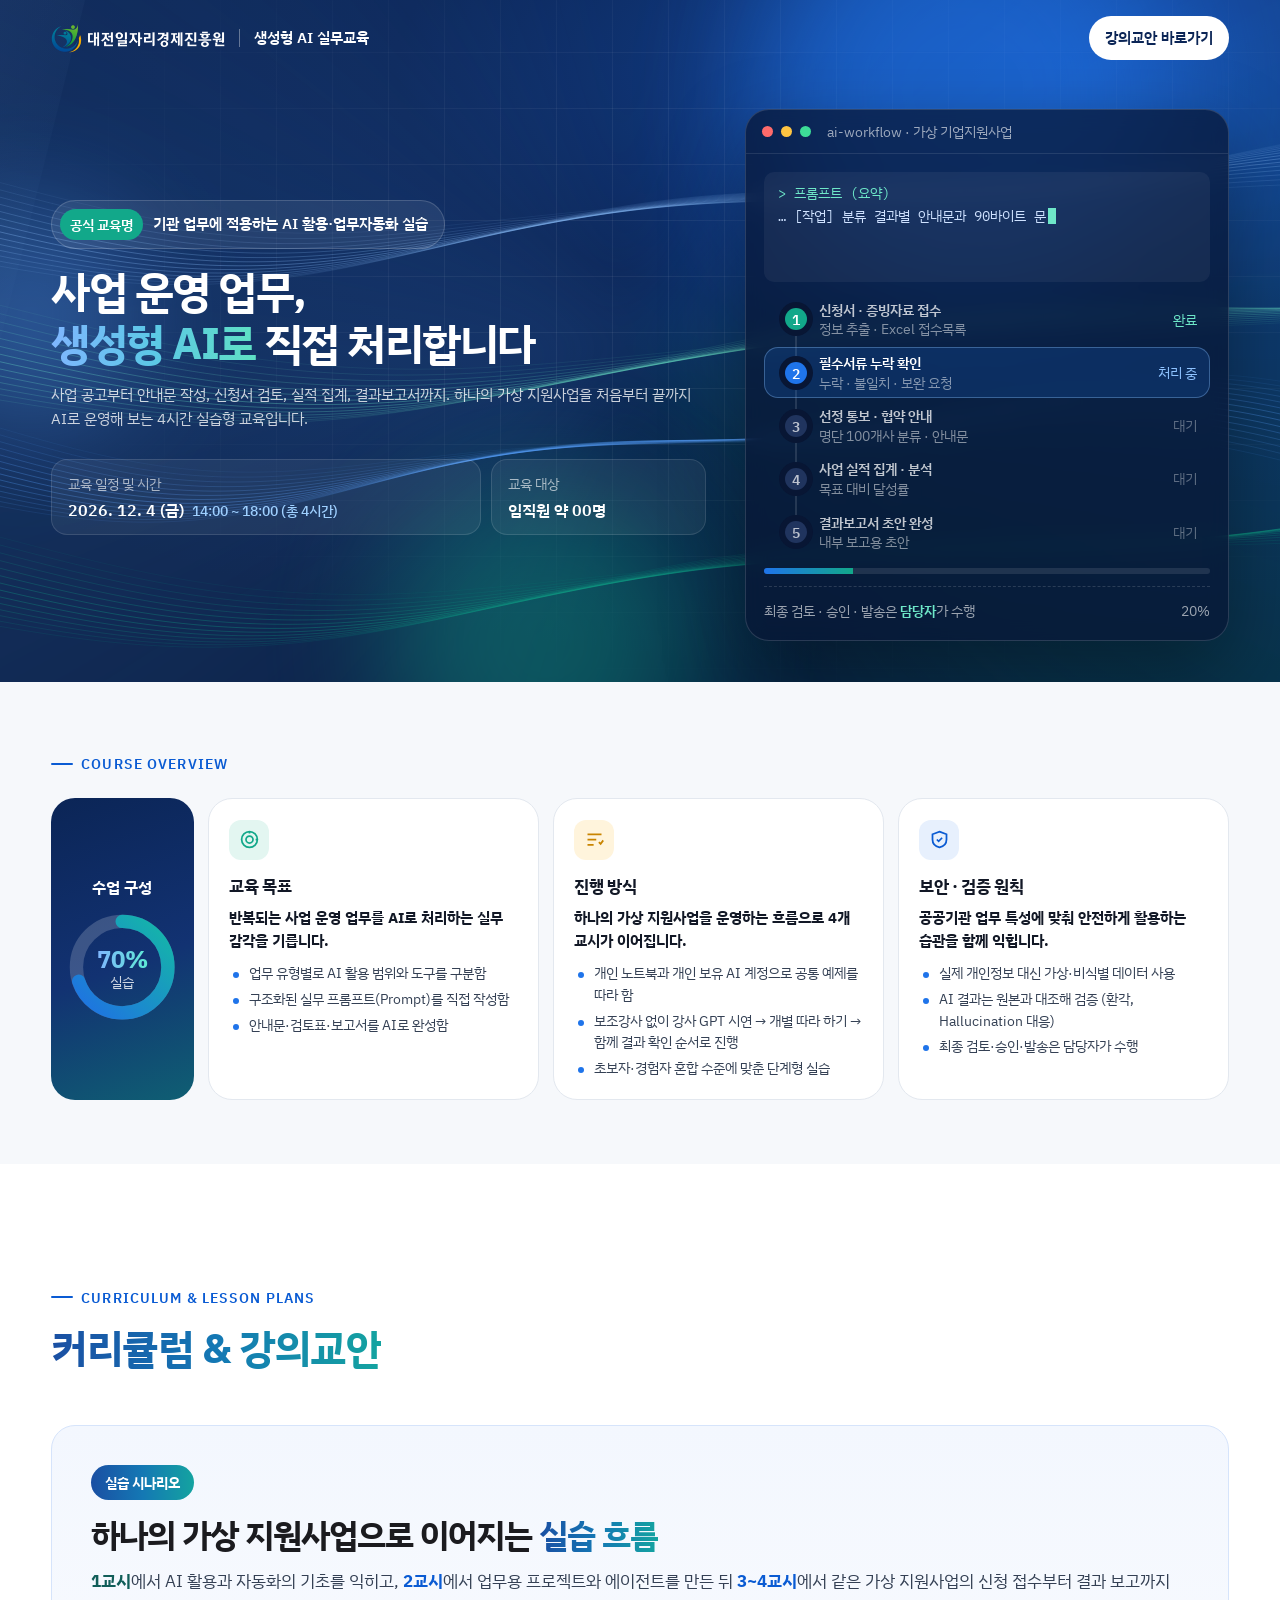
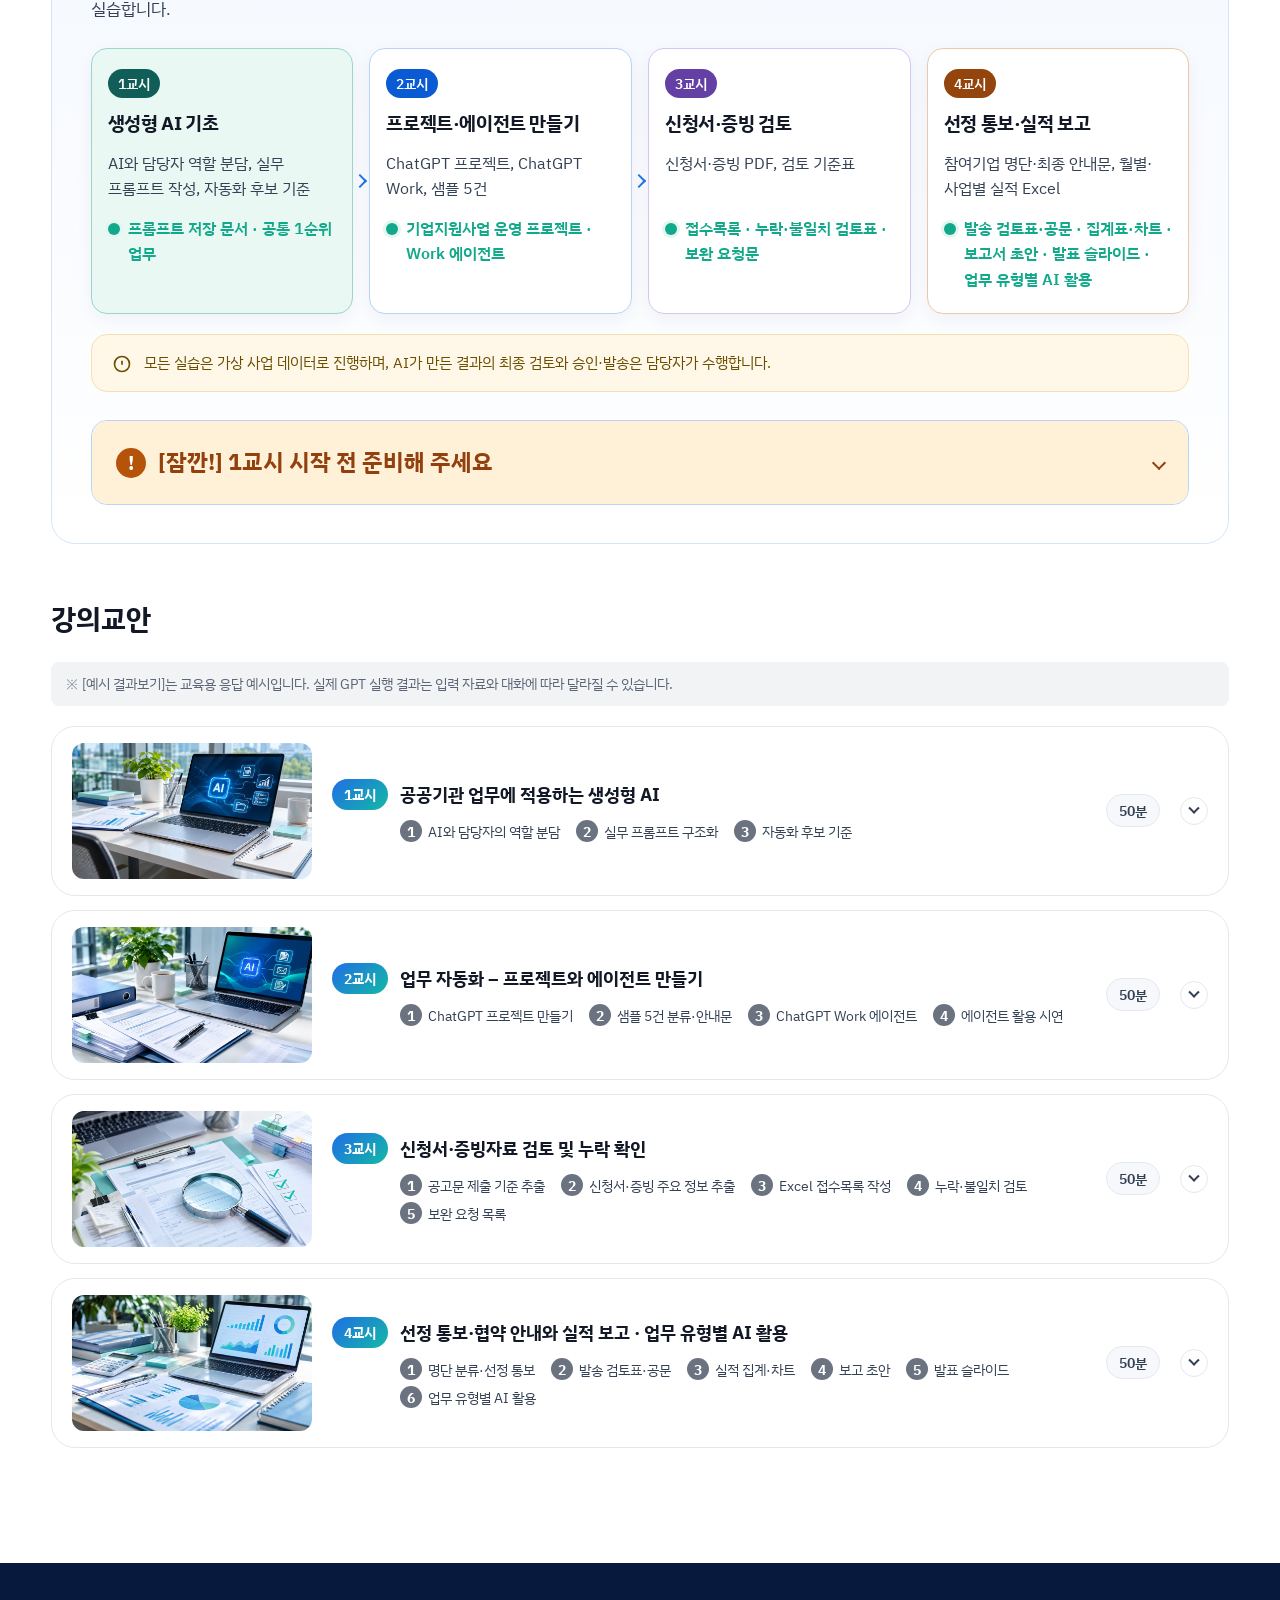
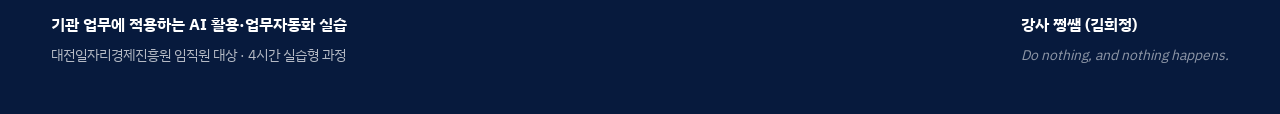
==== commit c3f1393f: "Add files via upload" ====
--- a/index.html
+++ b/index.html
@@ -3,14 +3,14 @@
 <head>
 <meta charset="UTF-8">
 <meta name="viewport" content="width=device-width, initial-scale=1">
-<title>기관 업무에 적용하는 AI 활용·업무자동화 실습 | 대전일자리경제진흥원 임직원 교육</title>
+<title>강의교안 검토용 3 · 무료 실습 + ChatGPT Work 시연</title>
 <meta name="description" content="생성형 AI를 활용한 공공기관 업무 효율화 및 실무 자동화 — 4시간 실습형 교육">
 <link rel="preconnect" href="https://fonts.googleapis.com">
 <link rel="preconnect" href="https://fonts.gstatic.com" crossorigin>
 <link href="https://fonts.googleapis.com/css2?family=IBM+Plex+Sans+KR:wght@300;400;500;600;700&family=IBM+Plex+Mono:wght@400;500&display=swap" rel="stylesheet">
 <link rel="stylesheet" href="css/style.css">
 <link rel="stylesheet" href="css/lesson-embed.css">
-</head>
+<style>.lesson-scope details.seq-ref{margin:16px 0 0}.lesson-scope .seq-ref .seq-hl{background-image:var(--grad-light);-webkit-background-clip:text;background-clip:text;color:transparent;font-weight:800}.lesson-scope .seq-ref .seq-badge{background-image:var(--grad-light);color:#fff;border:0}.lesson-scope details.seq-ref>.seq-ref-body>.block{margin-top:14px;box-shadow:none}</style><style>.lesson-scope .demo-box > .demo-sum{display:grid;grid-template-columns:minmax(0,1fr);gap:8px 16px;align-items:center}</style><style>.lesson-scope .demo-title{font-size:clamp(24px,2.2vw,34px);font-weight:700}.lesson-scope .seq-box>summary{list-style:none;cursor:pointer;display:grid;grid-template-columns:minmax(0,1fr) 36px;gap:8px 16px;align-items:center}.lesson-scope .seq-box>summary::-webkit-details-marker{display:none}.lesson-scope .seq-box>summary .block-head{grid-column:1;margin-bottom:0}.lesson-scope .seq-box>summary .seq-desc{grid-column:1;margin:4px 0 0}.lesson-scope .seq-ic{grid-column:2;grid-row:1 / span 2;width:36px;height:36px;border-radius:50%;border:1px solid #c9dcf3;background:#fff;display:grid;place-items:center;transition:background .2s}.lesson-scope .seq-ic::after{content:"";width:9px;height:9px;border-right:2px solid #1d6fd1;border-bottom:2px solid #1d6fd1;transform:rotate(45deg) translate(-2px,-2px);transition:transform .25s}.lesson-scope .seq-box[open] .seq-ic::after{transform:rotate(225deg) translate(-2px,-2px)}.lesson-scope .seq-box>summary:hover .seq-ic{background:#eaf3ff}.lesson-scope .seq-box>summary:focus-visible{outline:2px solid #1d6fd1;outline-offset:4px;border-radius:8px}.lesson-scope .seq-body{margin-top:clamp(20px,2.4vw,32px);padding-top:clamp(8px,1vw,12px);border-top:1px dashed #c9dcf3}.lesson-scope .seq-body>.block{margin-top:14px;box-shadow:none}</style><style>.pipeline.pipe-4{grid-template-columns:repeat(4,minmax(0,1fr))}@media (max-width:1100px){.pipeline.pipe-4{grid-template-columns:repeat(2,minmax(0,1fr))}}@media (max-width:640px){.pipeline.pipe-4{grid-template-columns:minmax(0,1fr)}}</style><style>.lesson-scope .grp-block .grp-desc{margin-top:-6px;color:var(--ink-500)}.lesson-scope .grp-child{margin-top:clamp(18px,2vw,26px);border:1px solid var(--line);border-radius:16px;padding:clamp(18px,2.4vw,32px);scroll-margin-top:150px}.lesson-scope .grp-child.seq-card{background:#f8fbff;border-color:#d6e4fb}.lesson-scope .grp-child.demo-card{background:#f7f5ff;border-color:#ddd5fb}.lesson-scope .grp-child .block-head h3{margin:0;font-size:clamp(20px,1.8vw,26px);font-weight:700;letter-spacing:-.02em}.lesson-scope .grp-child .block-head .num,.lesson-scope .grp-child .demo-head .num{width:auto;min-width:44px;padding:0 8px;font-size:16px;height:32px;border-radius:9px}.lesson-scope .grp-child .block-head h3 .hl{background-image:var(--grad-light);-webkit-background-clip:text;background-clip:text;color:transparent}@media (max-width:560px){.lesson-scope .grp-child{padding:16px 14px}}.lesson-scope .grp-block>.block-head{margin-bottom:0}.lesson-scope .grp-child .demo-title{font-size:clamp(20px,1.8vw,26px)}.lesson-scope .grp-child .demo-body{margin-top:clamp(16px,2vw,24px);padding-top:clamp(16px,2vw,24px)}</style></head>
 <body>
 
 <!-- ===================== 헤더 ===================== -->
@@ -65,9 +65,9 @@
       <div class="console-body">
         <div class="prompt" aria-live="off"><span class="tag">&gt; 프롬프트 (요약)</span><br><span id="typed"></span><span class="caret"></span></div>
         <ol class="flow" id="flow">
-          <li class="flow-step"><span class="num">1</span><span class="txt"><strong>사업 공고 · 참여기업 명단</strong><small>Excel 명단 100개사 분류</small></span><span class="state">대기</span></li>
-          <li class="flow-step"><span class="num">2</span><span class="txt"><strong>맞춤형 안내문 작성</strong><small>선정 · 보완 · 미선정 안내</small></span><span class="state">대기</span></li>
-          <li class="flow-step"><span class="num">3</span><span class="txt"><strong>신청서 · 증빙자료 검토</strong><small>누락 · 불일치 확인</small></span><span class="state">대기</span></li>
+          <li class="flow-step"><span class="num">1</span><span class="txt"><strong>신청서 · 증빙자료 접수</strong><small>정보 추출 · Excel 접수목록</small></span><span class="state">대기</span></li>
+          <li class="flow-step"><span class="num">2</span><span class="txt"><strong>필수서류 누락 확인</strong><small>누락 · 불일치 · 보완 요청</small></span><span class="state">대기</span></li>
+          <li class="flow-step"><span class="num">3</span><span class="txt"><strong>선정 통보 · 협약 안내</strong><small>명단 100개사 분류 · 안내문</small></span><span class="state">대기</span></li>
           <li class="flow-step"><span class="num">4</span><span class="txt"><strong>사업 실적 집계 · 분석</strong><small>목표 대비 달성률</small></span><span class="state">대기</span></li>
           <li class="flow-step"><span class="num">5</span><span class="txt"><strong>결과보고서 초안 완성</strong><small>내부 보고용 초안</small></span><span class="state">대기</span></li>
         </ol>
@@ -148,20 +148,13 @@
       <div class="pf-head reveal">
         <span class="pf-badge">실습 시나리오</span>
         <h3>하나의 가상 지원사업으로 이어지는 <span class="hl">실습 흐름</span></h3>
-        <p><strong>1교시</strong>에서 AI 활용과 자동화의 기초를 익히고, <strong>2~4교시</strong>에서 같은 가상 지원사업의 안내부터 결과 보고까지 실습합니다.</p>
+        <p><strong>1교시</strong>에서 AI 활용과 자동화의 기초를 익히고, <strong>2교시</strong>에서 업무용 프로젝트와 에이전트를 만든 뒤 <strong>3~4교시</strong>에서 같은 가상 지원사업의 신청 접수부터 결과 보고까지 실습합니다.</p>
       </div>
-      <div class="pipeline">
-        <div class="pipe pipe-period-1 reveal">
-          <span class="pipe-period">1교시</span>
-          <h4>생성형 AI 기초</h4>
-          <p class="pipe-summary">AI와 담당자 역할 분담, 실무 프롬프트 작성, 자동화 후보 도출, 기업지원사업 운영 프로젝트 설정</p>
-          <p class="pipe-output">개인 실행 카드, 공통 기업지원사업 운영 프로젝트</p>
-        </div>
-        <div class="pipe pipe-period-2 reveal"><span class="pipe-period">2교시</span><h4>사업 안내</h4><p class="pipe-summary">사업 공고문, 참여기업 명단 Excel</p><p class="pipe-output">대상별 안내문, 이메일·문자 초안</p></div>
-        <div class="pipe pipe-period-3 reveal d1"><span class="pipe-period">3교시</span><h4>신청 접수</h4><p class="pipe-summary">신청서 PDF, 제출서류 목록</p><p class="pipe-output">Excel 접수목록 · 신청 정보 정리표</p></div>
-        <div class="pipe pipe-period-3 reveal d2"><span class="pipe-period">3교시</span><h4>서류 검토</h4><p class="pipe-summary">증빙자료 PDF, 검토 기준표</p><p class="pipe-output">누락·불일치 검토표, 보완 요청문</p></div>
-        <div class="pipe pipe-period-4 reveal d3"><span class="pipe-period">4교시</span><h4>실적 관리</h4><p class="pipe-summary">월별·사업별 실적 Excel</p><p class="pipe-output">사업별 집계표, 성과 분석 차트</p></div>
-        <div class="pipe pipe-period-4 reveal d4"><span class="pipe-period">4교시</span><h4>결과 보고</h4><p class="pipe-summary">실적 데이터, 보고서 양식</p><p class="pipe-output">월별·사업별 보고 요약 · 결과보고서 초안</p></div>
+      <div class="pipeline pipe-4">
+        <div class="pipe pipe-period-1 reveal"><span class="pipe-period">1교시</span><h4>생성형 AI 기초</h4><p class="pipe-summary">AI와 담당자 역할 분담, 실무 프롬프트 작성, 자동화 후보 기준</p><p class="pipe-output">프롬프트 저장 문서 · 공통 1순위 업무</p></div>
+        <div class="pipe pipe-period-2 reveal d1"><span class="pipe-period">2교시</span><h4>프로젝트·에이전트 만들기</h4><p class="pipe-summary">ChatGPT 프로젝트, ChatGPT Work, 샘플 5건</p><p class="pipe-output">기업지원사업 운영 프로젝트 · Work 에이전트</p></div>
+        <div class="pipe pipe-period-3 reveal d2"><span class="pipe-period">3교시</span><h4>신청서·증빙 검토</h4><p class="pipe-summary">신청서·증빙 PDF, 검토 기준표</p><p class="pipe-output">접수목록 · 누락·불일치 검토표 · 보완 요청문</p></div>
+        <div class="pipe pipe-period-4 reveal d3"><span class="pipe-period">4교시</span><h4>선정 통보·실적 보고</h4><p class="pipe-summary">참여기업 명단·최종 안내문, 월별·사업별 실적 Excel</p><p class="pipe-output">발송 검토표·공문 · 집계표·차트 · 보고서 초안 · 발표 슬라이드 · 업무 유형별 AI 활용</p></div>
       </div>
       <div class="note reveal">
         <svg viewBox="0 0 24 24" fill="none" stroke="currentColor" stroke-width="2" aria-hidden="true"><circle cx="12" cy="12" r="9"/><path d="M12 8v5M12 16h.01"/></svg>
@@ -199,10 +192,10 @@
             <a href="agent/기업지원사업_에이전트.zip" download>실습 자료 키트 다운로드 ↓</a>
           </div>
       <ol class="kit-list">
-        <li><span class="ext doc">DOCX</span><span class="kit-name"><b>공고문</b><small>1교시 프로젝트 업로드 · 2교시 안내문 작성 기준</small></span></li>
-        <li><span class="ext">TXT</span><span class="kit-name"><b>선정기준</b><small>1교시 샘플 5건 · 2교시 전체 100건 분류</small></span></li>
-        <li><span class="ext doc">DOCX</span><span class="kit-name"><b>안내문 양식</b><small>1교시 안내문 3종 · 2교시 채널별 변환</small></span></li>
-        <li><span class="ext">XLSX</span><span class="kit-name"><b>참여기업 명단 100개사</b><small>1교시 샘플 5건 · 2교시 선정·보완·미선정 분류</small></span></li>
+        <li><span class="ext doc">DOCX</span><span class="kit-name"><b>공고문</b><small>2교시 프로젝트 업로드 · 3교시 제출 기준 · 4교시 안내문 작성 기준</small></span></li>
+        <li><span class="ext">TXT</span><span class="kit-name"><b>선정기준</b><small>2교시 샘플 5건 · 4교시 전체 100건 분류</small></span></li>
+        <li><span class="ext doc">DOCX</span><span class="kit-name"><b>안내문 양식</b><small>2교시 안내문 3종 · 4교시 채널별 변환</small></span></li>
+        <li><span class="ext">XLSX</span><span class="kit-name"><b>참여기업 명단 100개사</b><small>2교시 샘플 5건 · 4교시 선정·보완·미선정 분류</small></span></li>
         <li><span class="ext pdf">PDF</span><span class="kit-name"><b>신청서 10건 · 4대보험 증빙</b><small>3교시 · 신청 정보 추출·누락 확인</small></span></li>
         <li><span class="ext">XLSX</span><span class="kit-name"><b>검토기준표</b><small>3교시 · 누락·불일치 확인</small></span></li>
         <li><span class="ext">XLSX</span><span class="kit-name"><b>5개 사업 월별 실적</b><small>4교시 · 집계·달성률 분석 (보고서는 별도 양식 없이 교안의 목차 사용)</small></span></li>
@@ -224,7 +217,7 @@
       <h3 id="lesson-docs-title">강의교안</h3>
       <p class="prompt-common-notice">※ [예시 결과보기]는 교육용 응답 예시입니다. 실제 GPT 실행 결과는 입력 자료와 대화에 따라 달라질 수 있습니다.</p>
       <div class="lesson-acc">
-      <details class="acc-item" id="lesson-1"><summary><img class="acc-thumb" src="asset/thumb/c01.webp" alt="" width="240" height="136" loading="lazy"><span class="acc-title"><span class="acc-head"><span class="acc-no">1교시</span><b>공공기관 업무에 적용하는 생성형 AI</b></span><span class="acc-tasks"><span>AI와 담당자의 역할 분담</span><span>실무 프롬프트 구조화</span><span>자동화 후보 기준</span><span>프로젝트로 업무 자동화</span></span></span><span class="acc-min">50분</span><span class="acc-ic" aria-hidden="true"></span></summary><div class="acc-body"><div class="lesson-scope"><div class="l-layout">
+      <details class="acc-item" id="lesson-1"><summary><img class="acc-thumb" src="asset/thumb/c01.webp" alt="" width="240" height="136" loading="lazy"><span class="acc-title"><span class="acc-head"><span class="acc-no">1교시</span><b>공공기관 업무에 적용하는 생성형 AI</b></span><span class="acc-tasks"><span>AI와 담당자의 역할 분담</span><span>실무 프롬프트 구조화</span><span>자동화 후보 기준</span></span></span><span class="acc-min">50분</span><span class="acc-ic" aria-hidden="true"></span></summary><div class="acc-body"><div class="lesson-scope"><div class="l-layout">
 
     <!-- 목차 -->
     <nav class="toc" id="l1-toc" aria-label="목차">
@@ -254,32 +247,9 @@
               <li><a href="#l1-p3">2-1 자동화 후보 평가 기준</a></li>
             </ol>
           </li>
-          <li><a href="#l1-agent"><span>3</span><em>업무 자동화 에이전트 만들기</em></a>
-            <ol class="toc-sub">
-              <li><a href="#l1-a32">참고 · 실습 폴더 구조와 파일 관리 규칙</a></li>
-              <li><a href="#l1-a31">3-1 채팅과 에이전트의 차이</a></li>
-              <li><a href="#l1-a33">3-3 ChatGPT 프로젝트 만들기</a></li>
-              <li><a href="#l1-a34">만드는 순서 4 · 실습 수칙</a></li>
-              <li><a href="#l1-a35">만드는 순서 4 · 업무 지시 브리프</a></li>
-            </ol>
-          </li>
-          <li><a href="#l1-wrap"><span>4</span><em>정리</em></a>
-            <ol class="toc-sub">
-              <li><a href="#l1-quiz">셀프 체크</a></li>
-            </ol>
+          <li><a href="#l1-wrap"><span>3</span><em>정리</em></a>
           </li>
         </ol>
-
-        <!-- 다른 교시로 이동 (기본 닫힘) -->
-        <details class="toc-lessons">
-          <summary>다른 교시로 이동</summary>
-          <ol>
-            <li><a href="lesson-01.html" class="is-current" aria-current="page"><b>1교시</b>공공기관 업무에 적용하는 생성형 AI<small>현재</small></a></li>
-            <li><a href="lesson-02.html"><b>2교시</b>사업 참여자 안내문 및 행정문서 작성</a></li>
-            <li><a href="lesson-03.html"><b>3교시</b>신청서·증빙자료 검토 및 누락 확인</a></li>
-            <li><a href="lesson-04.html"><b>4교시</b>사업 실적 집계 및 성과보고서 작성</a></li>
-          </ol>
-        </details>
       </div>
     </nav>
 
@@ -294,8 +264,8 @@
         <div class="goals">
           <div class="goal"><b><span class="tn gnum">1</span><span class="gt">AI에게 맡길 일과 사람이 할 일을 구분함</span></b><p>강점·한계와 신호등 기준으로 업무별 활용 수준을 판단</p></div>
           <div class="goal"><b><span class="tn gnum">2</span><span class="gt">실무 프롬프트를 구조화해 작성함</span></b><p>5요소 + 고도화 기법으로 바로 쓰는 결과 얻기</p></div>
-          <div class="goal"><b><span class="tn gnum">3</span><span class="gt">AI 활용 후보를 고르는 기준을 익힘</span></b><p>4가지 평가 기준과 효과×난이도 매트릭스 이해 · 내 업무 실행 카드는 4교시 Q&amp;A에서 작성</p></div>
-          <div class="goal"><b><span class="tn gnum">4</span><span class="gt">업무 자동화 에이전트를 구축함</span></b><p>프로젝트에 지침·컨텍스트·로컬 폴더를 연결해 하나의 업무 흐름 실행</p></div>
+          <div class="goal"><b><span class="tn gnum">3</span><span class="gt">AI 활용 후보를 고르는 기준을 익힘</span></b><p>4가지 평가 기준과 효과×난이도 매트릭스 이해 · 내 업무 적용은 4교시에서</p></div>
+          
         </div>
         <div class="callout callout-info">
           <svg viewBox="0 0 24 24" fill="none" stroke="currentColor" stroke-width="2" aria-hidden="true"><circle cx="12" cy="12" r="9"/><path d="M12 8v5M12 16h.01"/></svg>
@@ -382,9 +352,9 @@
           <table class="tbl">
             <thead><tr><th scope="col">업무 유형</th><th scope="col">사업 운영 예시</th><th scope="col">입력할 것</th><th scope="col">요청 방식</th><th scope="col">실습 교시</th></tr></thead>
             <tbody>
-              <tr><td data-label="업무 유형">문서 작성</td><td data-label="사업 운영 예시">공고문 · 안내문 · 공문 · 문자</td><td data-label="입력할 것">사업 정보, 이전 양식</td><td data-label="요청 방식">맥락·형식 지정 → 초안 → 수정 요청</td><td data-label="실습 교시">2교시</td></tr>
-              <tr><td data-label="업무 유형">데이터 정리</td><td data-label="사업 운영 예시">엑셀 참여자 명단</td><td data-label="입력할 것">가명 처리한 파일</td><td data-label="요청 방식">분류 기준을 조건으로 명시</td><td data-label="실습 교시">2교시</td></tr>
               <tr><td data-label="업무 유형">문서 검토</td><td data-label="사업 운영 예시">신청서 · 증빙자료 PDF</td><td data-label="입력할 것">문서 + 검토 기준표</td><td data-label="요청 방식">기준별 충족 여부를 표로</td><td data-label="실습 교시">3교시</td></tr>
+              <tr><td data-label="업무 유형">문서 작성</td><td data-label="사업 운영 예시">공고문 · 안내문 · 공문 · 문자</td><td data-label="입력할 것">사업 정보, 이전 양식</td><td data-label="요청 방식">맥락·형식 지정 → 초안 → 수정 요청</td><td data-label="실습 교시">4교시</td></tr>
+              <tr><td data-label="업무 유형">데이터 정리</td><td data-label="사업 운영 예시">엑셀 참여자 명단</td><td data-label="입력할 것">가명 처리한 파일</td><td data-label="요청 방식">분류 기준을 조건으로 명시</td><td data-label="실습 교시">4교시</td></tr>
               <tr><td data-label="업무 유형">분석 · 보고</td><td data-label="사업 운영 예시">사업별 실적 · 결과보고</td><td data-label="입력할 것">실적 데이터, 보고서 양식</td><td data-label="요청 방식">계산 → 차트 → 문장화 단계별</td><td data-label="실습 교시">4교시</td></tr>
             </tbody>
           </table>
@@ -773,7 +743,7 @@
         <div class="lab" id="l1-p3">
           <div class="lab-head"><h3><small>기준 익히기</small>업무를 나누고 점수로 우선순위 정하기</h3></div>
           <div class="lab-body">
-            <p>업무를 잘게 나누고 4가지 기준으로 점수를 매겨 <b>효과는 크고 시작하기 쉬운 업무</b>를 고르는 방법을 익힙니다. 여기서는 기준과 공통 예시만 확인합니다. <b>내 업무 점수화와 1순위 실행 카드 작성은 <a href="#l4-qa">4교시 Q&amp;A</a>에서 이어서 합니다.</b></p>
+            <p>업무를 잘게 나누고 4가지 기준으로 점수를 매겨 <b>효과는 크고 시작하기 쉬운 업무</b>를 고르는 방법을 익힙니다. 여기서는 기준과 공통 예시만 확인합니다. <b> 내 업무 적용은 4교시 <b>진흥원 업무 유형별 AI 활용</b>에서 이어서 봅니다.</b></p>
             <div class="steps">
 
               <div class="step">
@@ -828,19 +798,102 @@
               
             </div>
             <div class="practice-output"><span class="practice-output-icon" aria-hidden="true"><svg viewBox="0 0 24 24" fill="none" stroke="currentColor" stroke-width="2"><path d="M14 2H6a2 2 0 0 0-2 2v16a2 2 0 0 0 2 2h12a2 2 0 0 0 2-2V8z"/><path d="M14 2v6h6M8 14l3 3 5-5"/></svg></span><div><b>정리 : 평가 기준 4가지와 공통 1순위(신청 명단 분류·안내문 초안)</b><span class="practice-output-file">기록 위치: 수업 시작 전 준비한 프롬프트 저장 문서</span></div></div>
-            <p class="practice-output-note">※ 내 업무 평가표와 실행 카드는 4교시 Q&amp;A에서 만듭니다. 다음 단계에서는 공통 1순위 업무로 전원이 <a href="#l1-agent"><b>기업지원사업 운영 에이전트</b></a>를 함께 만듭니다.</p>
+            <p class="practice-output-note">※ 2교시에서는 이 공통 1순위 업무로 <a href="#l2-agent"><b>기업지원사업 운영 프로젝트</b></a>를 함께 만듭니다.</p>
           </div>
         </div>
       </section>
 
       <!-- ========== 3. 에이전트 구축 ========== -->
-<div class="law design-reference" id="l1-a32">
+
+
+      
+
+      <!-- ========== 5. 정리 ========== -->
+      <!-- 4장 · 에이전트 (검토용 3) -->
+      
+
+      <section class="block reveal" id="l1-wrap" aria-labelledby="l1-wrapTitle">
+        <div class="block-head">
+          <div><span class="num">3</span><h2 id="l1-wrapTitle"><span class="hl">정리</span></h2></div>
+        </div>
+        <div class="takeaways"><div class="ta"><b>1</b><p>AI는 초안·분류·요약을, 사람은 판단·검증·승인·발송을 맡습니다.</p></div><div class="ta"><b>2</b><p>프롬프트는 역할·맥락·작업·형식·조건을 갖추고, 예시와 자기 점검으로 다듬습니다.</p></div><div class="ta"><b>3</b><p>입력 전 개인정보를 확인하고, 자동화 후보는 반복성·규칙성·디지털화·위험도로 평가합니다.</p></div><div class="ta"><b>4</b><p>2교시에서는 오늘 고른 공통 1순위 업무로 업무용 프로젝트와 에이전트를 만듭니다.</p></div></div>
+
+
+
+      </section>
+
+      
+
+    </div>
+  </div>
+</div></div></details>
+<details class="acc-item" id="lesson-2"><summary><img class="acc-thumb" src="asset/thumb/c02.webp" alt="" width="240" height="136" loading="lazy"><span class="acc-title"><span class="acc-head"><span class="acc-no">2교시</span><b>업무 자동화 – 프로젝트와 에이전트 만들기</b></span><span class="acc-tasks"><span>ChatGPT 프로젝트 만들기</span><span>샘플 5건 분류·안내문</span><span>ChatGPT Work 에이전트</span><span>에이전트 활용 시연</span></span></span><span class="acc-min">50분</span><span class="acc-ic" aria-hidden="true"></span></summary><div class="acc-body"><div class="lesson-scope"><div class="l-layout">
+<nav class="toc" id="l2-toc" aria-label="2교시 목차">
+      <div class="toc-top">
+        <strong>목차</strong>
+        <button type="button" class="toc-toggle" id="l2-tocToggle" aria-expanded="true" aria-controls="l2-tocPanel">
+          <svg class="ic-list" viewBox="0 0 24 24" fill="none" stroke="currentColor" stroke-width="2.2" aria-hidden="true"><path d="M9 6h11M9 12h11M9 18h11M4 6h.01M4 12h.01M4 18h.01"/></svg>
+          <span>닫기</span>
+          <svg class="ic-chev" viewBox="0 0 24 24" fill="none" stroke="currentColor" stroke-width="2.2" aria-hidden="true"><path d="M6 15l6-6 6 6"/></svg>
+        </button>
+      </div><button type="button" class="toc-up" aria-label="2교시 처음으로 이동" title="2교시 처음으로"><svg viewBox="0 0 24 24" fill="none" stroke="currentColor" stroke-width="2.2" aria-hidden="true"><path d="M12 19V5M6 11l6-6 6 6"/></svg></button>
+      <div class="toc-panel" id="l2-tocPanel">
+        <ol class="toc-list">
+<li><a href="#l2-goal" class="toc-goal"><span aria-hidden="true"></span><em>학습목표</em></a></li>
+<li><a href="#l2-agent"><span>1</span><em>업무 자동화 – 프로젝트 만들기</em></a><ol class="toc-sub"><li><a href="#l2-a31">1-1 채팅과 프로젝트의 차이</a></li><li><a href="#l2-a32">참고 · 실습 폴더 구조와 파일 관리 규칙</a></li><li><a href="#l2-a33">1-2 ChatGPT 프로젝트 만들기</a></li><li><a href="#l2-a34">만드는 순서 4 · 실습 수칙</a></li><li><a href="#l2-a35">만드는 순서 4 · 업무 지시 브리프</a></li></ol></li>
+<li><a href="#l2-work"><span>2</span><em>업무 자동화 – 에이전트 만들기</em></a><ol class="toc-sub"><li><a href="#l2-g41">2-1 프로젝트와 에이전트의 차이 · 로컬과 클라우드</a></li><li><a href="#l2-g42">2-2 ChatGPT Work로 구축하기</a></li></ol></li>
+<li><a href="#l2-demo"><span>3</span><em>에이전트 활용 예시 시연</em></a></li>
+<li><a href="#l2-wrap"><span>4</span><em>정리</em></a></li>
+</ol>
+      </div>
+    </nav>
+<div class="l-main">
+<section class="block" id="l2-goal" aria-labelledby="l2-goal-title"><div class="block-head"><div><h2 id="l2-goal-title"><span class="hl">학습목표</span></h2></div></div><div class="goals"><div class="goal"><b><span class="tn gnum">1</span><span class="gt">업무용 프로젝트를 만듦</span></b><p>지침과 실습 파일을 넣은 기업지원사업 운영 프로젝트를 만들고 샘플 5건으로 시험</p></div><div class="goal"><b><span class="tn gnum">2</span><span class="gt">프로젝트와 에이전트를 구분함</span></b><p>폴더 권한·실행 위치(로컬·클라우드)와 ChatGPT Work 구축 단계 이해</p></div><div class="goal"><b><span class="tn gnum">3</span><span class="gt">에이전트 활용 장면을 확인함</span></b><p>계획 승인 → 실행 → 결과 저장 → 사람 검토의 흐름 보기</p></div></div></section>
+<section class="block reveal" id="l2-agent" aria-labelledby="l2-agentTitle">
+        <div class="block-head">
+          <div><span class="num">1</span><h2 id="l2-agentTitle">업무 자동화 – <span class="hl">프로젝트 만들기</span></h2></div>
+        </div>
+
+        <p>1교시에서 고른 <a href="#l1-p3"><b>공통 1순위 업무</b></a>(신청 명단 분류·안내문 초안)를 바탕으로 각자의 ChatGPT에 <strong>기업지원사업 운영 프로젝트</strong>를 만듭니다. 프로젝트에 공통 지침과 실습 파일을 넣어 3~4교시까지 이어 씁니다. 폴더를 직접 읽고 저장하는 <strong>에이전트</strong>는 2장에서 살펴봅니다.</p>
+
+        <!-- 3-1 -->
+        
+
+        <div class="sub lesson-part-theory" id="l2-a31">
+          <h3><i>1-1</i>채팅과 프로젝트는 무엇이 다를까?</h3>
+          <p>채팅(Chat)은 대화할 때마다 상황과 조건을 다시 설명해야 합니다. 프로젝트(Project)는 <strong>지침과 참고 파일을 한 번 넣어 두면 그 안의 모든 대화에 자동으로 적용</strong>됩니다. 같은 업무를 3~4교시 내내 같은 기준으로 이어 갈 수 있습니다.</p>
+          <div class="versus">
+            <div class="vs vs-ai">
+              <h4>채팅 — 매번 설명한다</h4>
+              <ul>
+                <li>대화마다 역할·조건을 다시 입력</li>
+                <li>필요한 파일을 매번 다시 첨부</li>
+                <li>대화가 바뀌면 기준이 달라지기 쉬움</li>
+              </ul>
+            </div>
+            <div class="vs vs-agent">
+              <h4>프로젝트 — 한 번 넣어 둔다</h4>
+              <ul>
+                <li>프로젝트 지침이 모든 대화에 적용</li>
+                <li>공고문·기준·명단을 소스로 보관</li>
+                <li>결과 파일은 내려받아 05_결과물에 저장</li>
+              </ul>
+            </div>
+          </div>
+          <div class="callout callout-info"><svg viewBox="0 0 24 24" fill="none" stroke="currentColor" stroke-width="2" aria-hidden="true"><circle cx="12" cy="12" r="9"/><path d="M12 8v5M12 16h.01"/></svg><span><b>프로젝트와 에이전트</b> · 프로젝트는 에이전트의 <b>두뇌(지침·자료)</b>를 만드는 단계입니다. 여기에 <b>내 컴퓨터 폴더 권한</b>과 <b>스스로 실행하는 Work</b>를 더하면 에이전트가 됩니다 — 2장에서 살펴봅니다.</span></div>
+        </div>
+
+        <!-- 3-2 -->
+        
+
+        <!-- 3-3 -->
+        <div class="law design-reference" id="l2-a32">
           <div class="law-head">
             <span class="law-tag">참고</span>
             <h4>실습 폴더 구조와 파일 관리 규칙</h4>
-            <button type="button" class="law-toggle" aria-expanded="false" aria-controls="l1-design-reference-body"><span>펼치기</span><svg viewBox="0 0 24 24" fill="none" stroke="currentColor" stroke-width="2.2" aria-hidden="true"><path d="M6 9l6 6 6-6"/></svg></button>
-          </div>
-          <div class="law-body" id="l1-design-reference-body" hidden>
+            <button type="button" class="law-toggle" aria-expanded="false" aria-controls="l2-design-reference-body"><span>펼치기</span><svg viewBox="0 0 24 24" fill="none" stroke="currentColor" stroke-width="2.2" aria-hidden="true"><path d="M6 9l6 6 6-6"/></svg></button>
+          </div>
+          <div class="law-body" id="l2-design-reference-body" hidden>
           <p>도구와 관계없이 <strong>폴더 구조, 지침, 업무 흐름</strong>을 먼저 설계합니다. 이 설계를 ChatGPT와 Claude 어느 쪽에도 그대로 옮길 수 있습니다.</p>
 
           <h4 class="mini-title mt-split"><span class="mt-main"><span class="mt-num">①</span>실습 폴더 구조</span><span class="mt-note">※ 가상·비식별 데이터만 넣습니다.</span></h4>
@@ -922,60 +975,15 @@
           </div>
           <div class="callout callout-info">
             <svg viewBox="0 0 24 24" fill="none" stroke="currentColor" stroke-width="2" aria-hidden="true"><circle cx="12" cy="12" r="9"/><path d="M12 8v5M12 16h.01"/></svg>
-            <span><b>내 규칙으로 바꾸기</b> — 직접 정한 규칙은 3-3의 ‘프로젝트 지침 넣기’ 아래 지침의 8·10·11번(파일 이름, 이력 기록, 최종본)에 내 방식대로 고쳐 넣습니다. 지침에 적어 둔 규칙만 에이전트가 매번 같은 방식으로 지킵니다.</span>
-          </div>
-
-
-        </div>
-        </div>
-
-      <section class="block reveal" id="l1-agent" aria-labelledby="l1-agentTitle">
-        <div class="block-head">
-          <div><span class="num">3</span><h2 id="l1-agentTitle">업무 자동화 <span class="hl">에이전트 만들기</span></h2></div>
-        </div>
-
-        <p><a href="#l1-p3"><b>실습 2의 공통 실행 카드</b></a>를 바탕으로 수강생 모두 각자의 실습 환경에 <strong>기업지원사업 운영 에이전트</strong>를 만듭니다. 같은 프로젝트에 실습 폴더와 공통 지침을 연결해 2~4교시까지 이어 씁니다.</p>
-
-        <!-- 3-1 -->
-        
-
-        <div class="sub lesson-part-theory" id="l1-a31">
-          <h3><i>3-1</i>채팅과 에이전트는 무엇이 다를까?</h3>
-          <p>채팅(Chat)은 질문에 <strong>답</strong>을 줍니다. 에이전트(AI Agent)는 목표를 받으면 스스로 <strong>계획을 세우고, 내 폴더의 파일을 읽고, 결과물 파일을 만들어 저장</strong>합니다. 사람은 계획을 승인하고 결과를 검토합니다.</p>
-          <div class="versus">
-            <div class="vs vs-ai">
-              <h4>채팅 — 답을 받는다</h4>
-              <ul>
-                <li>내용을 매번 복사해 붙여 넣음</li>
-                <li>결과를 다시 복사해 한글·엑셀에 옮김</li>
-                <li>대화가 끝나면 조건을 다시 설명해야 함</li>
-              </ul>
-            </div>
-            <div class="vs vs-agent">
-              <h4>에이전트 — 결과물을 받는다</h4>
-              <ul>
-                <li>연결된 폴더의 파일을 직접 읽음</li>
-                <li>엑셀·문서 파일을 만들어 폴더에 저장</li>
-                <li>프로젝트 지침·컨텍스트가 매번 자동 적용</li>
-              </ul>
-            </div>
-          </div>
-          <h4 class="mini-title"><span class="mt-main"><span class="mt-num">①</span>에이전트를 이루는 4가지</span></h4>
-          <div class="agent-parts">
-            <div class="ap"><b><span class="tn">01.</span>지침</b><small>Instructions</small><p>역할, 작업 원칙, 결과물 형식, 하지 말아야 할 일</p></div>
-            <div class="ap"><b><span class="tn">02.</span>컨텍스트</b><small>Context</small><p>공고문·양식·기준표 등 참고 파일과 링크, 프로젝트 메모리</p></div>
-            <div class="ap"><b><span class="tn">03.</span>폴더 권한</b><small>Local folder</small><p>읽고 쓸 수 있는 내 컴퓨터의 폴더 — 필요한 폴더만 연결</p></div>
-            <div class="ap"><b><span class="tn">04.</span>업무 흐름</b><small>Workflow</small><p>계획 → 승인 → 실행 → 결과 저장 → 사람의 검토</p></div>
-          </div>
-        </div>
-
-        <!-- 3-2 -->
-        
-
-        <!-- 3-3 -->
-        <div class="sub lesson-part-practice" id="l1-a33">
-          <h3><i>3-3</i>프로젝트 만들기 — ChatGPT</h3>
-          <p>ChatGPT에 로그인하고 아래 순서대로 진행하세요. 만든 ‘기업지원사업 운영’ 프로젝트를 2~4교시에도 이어서 사용합니다.</p>
+            <span><b>내 규칙으로 바꾸기</b> — 직접 정한 규칙은 아래 1-2의 ‘프로젝트 지침 넣기’ 아래 지침의 8·10·11번(파일 이름, 이력 기록, 최종본)에 내 방식대로 고쳐 넣습니다. 지침에 적어 둔 규칙만 에이전트가 매번 같은 방식으로 지킵니다.</span>
+          </div>
+
+
+        </div>
+        </div>
+<div class="sub lesson-part-practice" id="l2-a33">
+          <h3><i>1-2</i>프로젝트 만들기 — ChatGPT</h3>
+          <p>ChatGPT에 로그인하고 아래 순서대로 진행하세요. 만든 ‘기업지원사업 운영’ 프로젝트를 3~4교시에도 이어서 사용합니다.</p>
           <ol class="setup">
             <li><b>새 프로젝트 만들기</b><p>왼쪽 메뉴의 <b>프로젝트</b> 오른쪽 <b>+</b> 버튼을 누르고 이름에 <b>기업지원사업 운영</b>을 입력한 뒤 생성합니다.</p>
               <div class="project-guide-pair project-guide-triple"><figure class="project-guide-shot project-guide-sidebar">
@@ -1018,7 +1026,7 @@
               </figure></div>
               <div class="prompt-box"><div class="pb-head"><span class="pb-title">프롬프트</span><button type="button" class="copy-btn" aria-label="프롬프트 복사" title="복사"><svg class="ic-copy" viewBox="0 0 24 24" fill="none" stroke="currentColor" stroke-width="2" aria-hidden="true"><rect x="9" y="9" width="11" height="11" rx="2"/><path d="M5 15V5a2 2 0 012-2h10"/></svg><svg class="ic-done" viewBox="0 0 24 24" fill="none" stroke="currentColor" stroke-width="2.4" aria-hidden="true"><path d="M5 12l5 5 9-10"/></svg></button></div><pre><em>## 역할</em>
 너는 대전 지역 공공기관의 기업지원사업 운영을 돕는 AI 업무 보조자야.
-이 프로젝트는 가상 명단 분류, 안내문 작성, 신청서·증빙 검토, 실적 집계·보고에 이어서 사용할 거야.
+이 프로젝트는 신청서·증빙 검토, 가상 명단 분류, 안내문 작성, 실적 집계·보고에 이어서 사용할 거야.
 
 <em>## 자료와 작업 범위</em>
 1. 이 프로젝트에 올린 교육용 가상 파일과 내가 제공한 정보만 근거로 사용해.
@@ -1031,7 +1039,7 @@
 <em>## 결과물과 저장</em>
 7. 결과물은 내려받을 수 있는 XLSX·DOCX로 만들고, 파일 생성이 어려우면 표는 탭 구분 텍스트, 문서는 본문 텍스트로 보여 줘.
 8. 파일 이름은 YYYYMMDD_업무명_v1.확장자로 제안하고, 수정할 때는 버전을 올려 줘.
-9. 결과물은 내가 내려받아 05_결과물에 저장할 거야. 로컬 폴더에 직접 저장했다고 표현하지 마.
+9. 결과물은 내가 내려받아 05_결과물에 저장할 거야.
 10. 결과마다 변경이력.md에 붙여 넣을 날짜·파일명·버전·바뀐 내용·작성 표 한 행을 함께 보여 줘.
 11. 06_최종으로 옮길 파일은 내가 검토하고 확정할 거야.
 
@@ -1072,17 +1080,17 @@
               <p class="lesson-completion"><span class="lesson-completion-icon" aria-hidden="true">✓</span><span><b>완료 확인</b> · 파일 목록에 4개 파일이 있는지 확인하고, 업로드 한도에 걸리면 필요한 문서 내용만 대화에 복사해 사용합니다.</span></p>
             </li>
             <li><b>프로젝트 안에서 첫 업무 요청하기</b><p>아래 실습 수칙을 확인하고, 이어지는 <b>업무 지시 브리프(프롬프트)</b>를 같은 프로젝트의 입력창에 붙여 넣습니다. 작업 계획을 확인한 뒤 승인해 가상 명단 5건으로 시험합니다.</p>
-        <div class="project-first-task" id="l1-a34">
+        <div class="project-first-task" id="l2-a34">
           <h4><span class="task-substep-number">①</span> 실습 수칙 확인하기</h4>
           <div class="checklist">
-            <div class="check"><input type="checkbox" id="l1-ag-s1"><label for="l1-ag-s1"><b>실습 폴더만 연결했나요?</b><span>바탕화면·문서 전체가 아니라 ‘기업지원사업_에이전트’ 폴더만</span></label></div>
-            <div class="check"><input type="checkbox" id="l1-ag-s2"><label for="l1-ag-s2"><b>원본은 따로 보관했나요?</b><span>원본 사본을 백업하고, 결과물은 05_결과물에만 저장</span></label></div>
-            <div class="check"><input type="checkbox" id="l1-ag-s3"><label for="l1-ag-s3"><b>계획을 읽고 승인했나요?</b><span>삭제·이동·외부 전송이 계획에 있으면 멈추고 수정</span></label></div>
-            <div class="check"><input type="checkbox" id="l1-ag-s4"><label for="l1-ag-s4"><b>결과를 직접 검토했나요?</b><span>건수 합계, 날짜·금액, 대상자–문안 매칭 확인</span></label></div>
-          </div>
-        </div>
-
-        <div class="project-first-task" id="l1-a35">
+            <div class="check"><input type="checkbox" id="l2-ag-s1"><label for="l2-ag-s1"><b>실습 폴더만 연결했나요?</b><span>바탕화면·문서 전체가 아니라 ‘기업지원사업_에이전트’ 폴더만</span></label></div>
+            <div class="check"><input type="checkbox" id="l2-ag-s2"><label for="l2-ag-s2"><b>원본은 따로 보관했나요?</b><span>원본 사본을 백업하고, 결과물은 05_결과물에만 저장</span></label></div>
+            <div class="check"><input type="checkbox" id="l2-ag-s3"><label for="l2-ag-s3"><b>계획을 읽고 승인했나요?</b><span>삭제·이동·외부 전송이 계획에 있으면 멈추고 수정</span></label></div>
+            <div class="check"><input type="checkbox" id="l2-ag-s4"><label for="l2-ag-s4"><b>결과를 직접 검토했나요?</b><span>건수 합계, 날짜·금액, 대상자–문안 매칭 확인</span></label></div>
+          </div>
+        </div>
+
+        <div class="project-first-task" id="l2-a35">
           <h4><span class="task-substep-number">②</span> 업무 지시 브리프 입력하기</h4>
           <div class="task-brief-content">
             <h5>업무 흐름</h5>
@@ -1129,113 +1137,407 @@
               <figure class="project-guide-shot project-guide-results">
                 <img src="asset/guide/project-results-folder.png" alt="실습 폴더의 05_결과물에 선정안내, 보완요청, 미선정안내 docx 파일이 저장된 화면" width="486" height="162" loading="lazy">
                 <figcaption>내려받은 파일을 <b>05_결과물</b> 폴더에 파일 이름 규칙대로 저장한 예시입니다.</figcaption>
-              </figure><p class="lesson-completion"><span class="lesson-completion-icon" aria-hidden="true">✓</span><span><b>완료 확인</b> · 저장한 파일을 직접 열어 보고, 2교시에서도 왼쪽 메뉴의 같은 프로젝트로 돌아옵니다.</span></p></li>
+              </figure><p class="lesson-completion"><span class="lesson-completion-icon" aria-hidden="true">✓</span><span><b>완료 확인</b> · 저장한 파일을 직접 열어 보고, 3교시에서도 왼쪽 메뉴의 같은 프로젝트로 돌아옵니다.</span></p></li>
           </ol>
         </div>
 
         <div class="practice-output"><span class="practice-output-icon" aria-hidden="true"><svg viewBox="0 0 24 24" fill="none" stroke="currentColor" stroke-width="2"><path d="M14 2H6a2 2 0 0 0-2 2v16a2 2 0 0 0 2 2h12a2 2 0 0 0 2-2V8z"/><path d="M14 2v6h6M8 14l3 3 5-5"/></svg></span><div><b>실습결과물 : 기업지원사업 운영 프로젝트와 샘플 5건 분류표·안내문 3종</b><span class="practice-output-file">20261204_샘플분류표_v1.xlsx<br>20261204_샘플선정안내_v1.docx<br>20261204_샘플보완요청_v1.docx<br>20261204_샘플미선정안내_v1.docx</span></div></div>
       </section>
-
-      <!-- ========== 5. 정리 ========== -->
-      <section class="block reveal" id="l1-wrap" aria-labelledby="l1-wrapTitle">
-        <div class="block-head">
-          <div><span class="num">4</span><h2 id="l1-wrapTitle"><span class="hl">정리</span></h2></div>
-        </div>
-        <div class="takeaways"><div class="ta"><b>1</b><p>AI는 초안·분류·요약을, 사람은 판단·검증·승인·발송을 맡습니다.</p></div><div class="ta"><b>2</b><p>프롬프트는 역할·맥락·작업·형식·조건을 갖추고, 예시와 자기 점검으로 다듬습니다.</p></div><div class="ta"><b>3</b><p>입력 전 개인정보를 확인하고, 자동화 후보는 반복성·규칙성·디지털화·위험도로 평가합니다.</p></div><div class="ta"><b>4</b><p>에이전트는 지침·자료·업무 흐름으로 만들고, 계획 승인과 결과 검토는 사람이 합니다.</p></div></div>
-
-<div class="sub" id="l1-quiz" style="margin-top:28px">
-          <h3><i>Q</i>셀프 체크</h3>
-          <div class="faq-grid">
-          <details class="toggle"><summary>Q1. 선정 결과 안내 문자, AI가 써도 될까요?</summary><div class="tg-body">초안 작성은 AI에게 맡겨도 됩니다(노랑 신호). 다만 선정 여부의 결정과 문자 발송은 담당자가 하며(빨강 신호), 마감일·제출 서류 등 사실 정보는 원본과 대조합니다.</div></details>
-          <details class="toggle"><summary>Q2. 프롬프트 5요소 중 가장 자주 빠뜨리는 것은?</summary><div class="tg-body">대부분 <b>맥락</b>과 <b>조건</b>입니다. 상황 설명이 없으면 일반적인 답이 나오고, 조건이 없으면 AI가 없는 정보를 채워 넣을 수 있습니다.</div></details>
-          <details class="toggle"><summary>Q3. AI가 계산한 달성률, 그대로 보고해도 될까요?</summary><div class="tg-body">아니요. AI는 긴 표의 계산에서 실수할 수 있습니다. 계산식을 함께 보여 달라고 요청하고, 합계와 비율은 직접 검산한 뒤 사용합니다.</div></details>
-          <details class="toggle"><summary>Q4. 합계 점수가 높으면 무조건 자동화하면 되나요?</summary><div class="tg-body">아니요. 위험도가 1점(개인정보·의사결정이 핵심)이면 합계와 관계없이 사람이 맡습니다. 이때는 가명 처리한 사본으로 1차 확인만 AI에게 맡기는 식으로 범위를 줄입니다.</div></details>
-          <details class="toggle"><summary>Q5. 실제 참여자 명단으로 연습하고 싶다면?</summary><div class="tg-body">이름뿐 아니라 연락처·주소·생년월일·사업자번호까지 가명이나 범주로 바꾼 뒤 사용합니다. 기관이 허용한 도구와 계정인지도 먼저 확인합니다.</div></details>
-          <details class="toggle"><summary>Q6. 에이전트가 06_최종 폴더에 저장해도 되나요?</summary><div class="tg-body">아니요. 최종본 확정은 사람의 일입니다. 에이전트는 05_결과물에 버전별 파일만 저장하고, 담당자가 검토·승인한 파일만 직접 06_최종으로 옮깁니다. 이 규칙은 에이전트 지침 8번에 적어 둡니다.</div></details>
-          </div>
-        </div>
-
+<section class="block reveal block-demo" id="l2-work" aria-labelledby="l2-workTitle">
+        <div class="demo-box demo-static" id="l2-workBox">
+          <div class="demo-sum"><span class="demo-head"><span class="num">2</span><span class="demo-title" id="l2-workTitle">업무 자동화 – 에이전트 만들기</span></span>
+            <span class="demo-sub">ChatGPT Work로 내 폴더의 파일을 읽고 결과를 저장하는 에이전트</span></div>
+          <div class="demo-body">
+        <p>1장에서 만든 프로젝트에 <strong>로컬 폴더 권한</strong>을 더하면 에이전트가 됩니다. 폴더 연결은 ChatGPT 데스크톱 앱에서 할 수 있고, 사용 범위는 요금제와 기관 정책에 따라 다릅니다.</p>
+
+        <!-- 4-1 -->
+        <div class="sub lesson-part-demo" id="l2-g41">
+          <h3><i>2-1</i>에이전트와 프로젝트는 무엇이 다를까?</h3>
+          <p>프로젝트(채팅)는 올린 파일로 <strong>답과 파일</strong>을 만들어 주고, 사람이 내려받아 저장합니다. 에이전트(AI Agent)는 목표를 받으면 스스로 <strong>계획을 세우고, 내 폴더의 파일을 읽고, 결과물 파일을 만들어 저장</strong>합니다. 사람은 계획을 승인하고 결과를 검토합니다.</p>
+          <div class="versus">
+            <div class="vs vs-agent">
+              <h4>에이전트 — 결과물을 받는다</h4>
+              <ul>
+                <li>연결된 폴더의 파일을 직접 읽음</li>
+                <li>엑셀·문서 파일을 만들어 폴더에 저장</li>
+                <li>같은 원칙을 지침·Skills로 매번 적용</li>
+              </ul>
+            </div>
+            <div class="vs vs-ai">
+              <h4>프로젝트 — 내가 옮긴다</h4>
+              <ul>
+                <li>필요한 파일을 직접 올림</li>
+                <li>만든 파일을 내려받아 폴더에 저장</li>
+                <li>파일 이름·이력은 사람이 정리</li>
+              </ul>
+            </div>
+          </div>
+          <h4 class="mini-title"><span class="mt-main"><span class="mt-num">①</span>무엇이 달라지나</span></h4>
+<table class="tbl">
+                      <thead><tr><th scope="col">구분</th><th scope="col">에이전트 (ChatGPT Work)</th><th scope="col">프로젝트 (채팅)</th></tr></thead>
+                      <tbody>
+                        <tr><td data-label="구분">자료 읽기</td><td data-label="에이전트">연결한 폴더의 파일을 직접 읽음</td><td data-label="프로젝트">프로젝트에 올린 파일만 읽음</td></tr>
+                        <tr><td data-label="구분">결과 저장</td><td data-label="에이전트">05_결과물 폴더에 자동 저장</td><td data-label="프로젝트">채팅에 만든 파일을 내려받아 05_결과물에 직접 저장</td></tr>
+                        <tr><td data-label="구분">파일 이름 · 이력</td><td data-label="에이전트">지침대로 이름 붙이고 변경이력.md 자동 기록</td><td data-label="프로젝트">AI가 제안한 이름으로 바꿔 저장하고, 이력 행은 복사해 붙여 넣음</td></tr>
+                        <tr><td data-label="구분">지침 적용</td><td data-label="에이전트">작업 지시·Skills로 적용</td><td data-label="프로젝트">같음 — 프로젝트 지침이 모든 대화에 적용</td></tr>
+                      </tbody>
+                    </table>
+          <h4 class="mini-title"><span class="mt-main"><span class="mt-num">②</span>에이전트를 이루는 4가지</span></h4>
+          <div class="agent-parts">
+            <div class="ap"><b><span class="tn">01.</span>지침 · 원칙</b><small>Instructions · Skills</small><p>역할, 작업 원칙, 결과물 형식, 하지 말아야 할 일 — 프로젝트 지침, 작업 지시, Skills로 전달</p></div>
+            <div class="ap"><b><span class="tn">02.</span>컨텍스트</b><small>Context</small><p>공고문·양식·기준표 등 참고 파일과 링크, 프로젝트 메모리</p></div>
+            <div class="ap"><b><span class="tn">03.</span>폴더 권한</b><small>Local folder</small><p>작업할 자료의 위치 — 내 컴퓨터 폴더(로컬) 또는 클라우드의 올린 파일·연결한 앱. 필요한 범위만 연결</p></div>
+            <div class="ap"><b><span class="tn">04.</span>업무 흐름</b><small>Workflow</small><p>계획 → 승인 → 실행 → 결과 저장 → 사람의 검토</p></div>
+          </div>
+        <h4 class="mini-title"><span class="mt-main"><span class="mt-num">③</span>어디에서 실행할까 · 로컬과 클라우드</span></h4><p>ChatGPT Work는 실행 위치를 고를 수 있습니다. 입력창 아래 실행 위치에서 <b>내 컴퓨터에서</b>(로컬) 또는 <b>클라우드에서</b>를 선택합니다.</p><table class="tbl"><thead><tr><th scope="col">구분</th><th scope="col">내 컴퓨터에서 (로컬)</th><th scope="col">클라우드에서</th></tr></thead><tbody><tr><td data-label="구분">작업 자료</td><td data-label="로컬">연결한 내 컴퓨터 폴더(work_agent)의 파일을 직접 읽고 저장</td><td data-label="클라우드">대화에 올린 파일과 연결한 앱(Google Drive 등)의 자료로 작업</td></tr><tr><td data-label="구분">결과 저장</td><td data-label="로컬">내 폴더의 05_결과물에 바로 저장</td><td data-label="클라우드">결과 파일을 내려받아 내가 저장</td></tr><tr><td data-label="구분">사용 환경</td><td data-label="로컬">데스크톱 앱 · 작업 중 컴퓨터가 켜져 있어야 함</td><td data-label="클라우드">웹·모바일·데스크톱 어디서든 이어서 확인</td></tr><tr><td data-label="구분">이럴 때</td><td data-label="로컬">PC에 있는 신청서·엑셀을 폴더째 처리할 때 (오늘 예시)</td><td data-label="클라우드">자료가 클라우드에 있거나, 이동 중에 작업을 맡길 때</td></tr></tbody></table><div class="callout callout-info"><svg viewBox="0 0 24 24" fill="none" stroke="currentColor" stroke-width="2" aria-hidden="true"><circle cx="12" cy="12" r="9"/><path d="M12 8v5M12 16h.01"/></svg><span><b>오늘 예시는 로컬</b> · work_agent 폴더의 파일을 읽고 05_결과물에 저장하므로 <b>내 컴퓨터에서</b>로 실행합니다. 클라우드에서 실행하면 내 컴퓨터 폴더에는 접근하지 못합니다.</span></div></div>
+
+        <!-- 4-2 -->
+        <div class="sub lesson-part-demo" id="l2-g42">
+          <h3><i>2-2</i>ChatGPT Work로 구축하기</h3>
+          <p>1장 공통 지침의 원칙은 그대로 쓰되, ChatGPT Work에서는 작업 지시·Skills로 넣습니다. 1장 프로젝트에 내 컴퓨터 폴더를 연결하고, Chat 대신 Work로 실행하는 것이 달라집니다. 에이전트용 폴더는 실습 폴더(기업지원사업_에이전트)를 통째로 복사해 이름을 <b>work_agent</b>로 바꿔 씁니다. 1장 프로젝트 결과물과 섞이지 않게 에이전트 작업은 이 폴더 안에서만 진행합니다.</p>
+          <div class="work-steps">
+              <div class="tp-meta"><span class="tag-auto">ChatGPT</span><span>프로젝트 + Work 모드 + 로컬 폴더(데스크톱 앱)</span></div>
+              <ol class="setup">
+                <li><b>프로젝트 만들기 · 폴더 연결</b><p>왼쪽 메뉴 <b>프로젝트</b> 오른쪽 <b>+</b>를 눌러 이름을 ‘기업지원사업 운영’으로 정하고, <b>소스 폴더</b>의 <b>추가</b>로 내 컴퓨터의 ‘work_agent’ 폴더를 선택한 뒤 만듭니다. 이미 만든 프로젝트라면 <b>프로젝트 편집</b>의 소스 폴더에서 <b>폴더 추가</b>로 연결합니다.</p>
+                  <div class="project-guide-pair project-guide-agent-pair"><figure class="project-guide-shot">
+                    <div class="project-guide-annotation">
+                      <img src="asset/guide/chatgpt-project-create-folder.png" alt="프로젝트 만들기 창의 프로젝트 이름 입력란과 소스 폴더 추가 버튼" width="523" height="429" loading="lazy">
+                      <span class="project-guide-folder-add-click" aria-hidden="true"></span>
+                    </div>
+                    <figcaption>프로젝트 이름을 입력하고, 소스 폴더의 동그라미 표시된 <b>추가</b>를 눌러 폴더를 고릅니다.</figcaption>
+                  </figure>
+                  <figure class="project-guide-shot">
+                    <div class="project-guide-annotation">
+                      <img src="asset/guide/chatgpt-project-edit-workagent.png" alt="프로젝트 편집 창의 소스 폴더에 work_agent 폴더가 연결된 화면" width="531" height="325" loading="lazy">
+                      <span class="project-guide-folder-row" aria-hidden="true"></span>
+                    </div>
+                    <figcaption><b>프로젝트 편집</b>의 소스 폴더에 연결한 폴더가 표시되면 완료입니다.</figcaption>
+                  </figure></div>
+                </li>
+                <li><b>Chat / Work 중 Work 선택</b><p>프로젝트 화면 위쪽 <b>Chat / Work</b> 스위치에서 <b>Work</b>를 선택합니다. 입력창이 ‘ChatGPT로 Work 시작’으로 바뀌고 아래에 프로젝트 이름이 보이면 됩니다.</p>
+                  <figure class="project-guide-shot project-guide-work">
+                    <div class="project-guide-annotation">
+                      <img src="asset/guide/chatgpt-work-mode.png" alt="화면 위쪽 Chat / Work 스위치에서 Work가 선택되고, 입력창 아래에 기업지원사업 운영 프로젝트가 표시된 화면" width="796" height="720" loading="lazy">
+                      <span class="project-guide-work-target" aria-hidden="true"></span>
+                    </div>
+                    <figcaption>위쪽 표시된 <b>Work</b>를 선택하면 입력창이 ‘ChatGPT로 Work 시작’으로 바뀌고, 아래에 연결된 프로젝트가 보입니다.</figcaption>
+                  </figure>
+                </li>
+                              <li><b>실행 위치 · 내 컴퓨터에서</b><p>입력창 아래 오른쪽 <b>노트북 아이콘</b>을 눌러 <b>내 컴퓨터에서</b>를 선택합니다. 연결한 work_agent 폴더의 파일을 읽고 저장하려면 반드시 내 컴퓨터에서 실행해야 합니다. <b>클라우드에서</b>를 고르면 어느 기기에서든 이어 쓸 수 있지만 내 컴퓨터의 폴더에는 접근하지 못합니다.</p>
+                  <figure class="project-guide-shot project-guide-run">
+                    <div class="project-guide-annotation">
+                      <img src="asset/guide/chatgpt-work-run-location.png" alt="Work 입력창 아래 노트북 아이콘을 눌러 이 채팅을 어디에서 실행할지 내 컴퓨터에서와 클라우드에서 중 고르는 화면" width="698" height="373" loading="lazy">
+                      <span class="project-guide-run-click" aria-hidden="true"></span>
+                      <span class="project-guide-run-row" aria-hidden="true"></span>
+                    </div>
+                    <figcaption>동그라미 표시된 <b>노트북 아이콘</b>을 누르고, 표시된 <b>내 컴퓨터에서</b>를 선택합니다. 이 채팅은 이 컴퓨터에만 저장됩니다.</figcaption>
+                  </figure>
+                </li>
+                <li><b>[옵션] 플러그인 설정</b><p>입력창 아래 <b>플러그인</b>을 눌러 업무에 필요한 앱(Google Drive, Gmail, Notion 등)을 연결합니다. 오늘 예시는 work_agent 폴더의 파일만 쓰므로 연결하지 않아도 됩니다.</p>
+                  <figure class="project-guide-shot project-guide-plugins">
+                    <div class="project-guide-annotation">
+                      <img src="asset/guide/chatgpt-work-plugins.png" alt="Work 입력창 아래 플러그인 메뉴를 열어 Google Drive, Gmail, Notion 등 연결 가능한 앱 목록이 보이는 화면" width="694" height="464" loading="lazy">
+                      <span class="project-guide-plugin-click" aria-hidden="true"></span>
+                    </div>
+                    <figcaption>표시된 <b>플러그인</b>을 누르면 연결할 수 있는 앱 목록과 <b>플러그인 연결</b>이 나옵니다.</figcaption>
+                  </figure>
+                </li>
+                <li><b>스킬 저장</b><p>Work에는 별도의 지침 입력란이 없으므로, 지켜야 할 원칙을 <b>스킬(Skills)</b>로 한 번 저장해 두고 작업마다 불러 씁니다. Work 입력창에 아래 요청문을 붙여 넣으면 ChatGPT가 스킬을 만들고 설치합니다. 완료 메시지의 <b>스킬 내용 보기</b>로 SKILL.md를 열어 내용을 확인합니다.</p>
+                  <div class="prompt-box">
+                    <div class="pb-head"><span class="pb-title">스킬 만들기 요청</span><button type="button" class="copy-btn" aria-label="프롬프트 복사" title="복사"><svg class="ic-copy" viewBox="0 0 24 24" fill="none" stroke="currentColor" stroke-width="2" aria-hidden="true"><rect x="9" y="9" width="11" height="11" rx="2"/><path d="M5 15V5a2 2 0 012-2h10"/></svg><svg class="ic-done" viewBox="0 0 24 24" fill="none" stroke="currentColor" stroke-width="2.4" aria-hidden="true"><path d="M5 12l5 5 9-10"/></svg></button></div>
+<pre>아래 내용으로 '기업지원사업 업무 원칙' 스킬을 만들어줘.
+
+<em>[설명]</em> 기업지원사업 명단 분류, 안내문 작성, 신청서·증빙 검토, 실적 집계·보고 작업을 할 때 사용해.
+
+<em>## 역할</em>
+너는 대전 지역 공공기관의 기업지원사업 운영을 돕는 업무 에이전트야.
+
+<em>## 작업 원칙</em>
+1. 연결한 폴더의 파일만 근거로 쓰고, 없는 정보는 추측하지 말고 [확인 필요]로 표시해.
+2. 원본 파일은 수정·삭제하지 말고, 결과물은 05_결과물에 새 파일로 저장해.
+3. 날짜·금액·건수에는 근거 파일 이름을 함께 적어.
+4. 실제 개인정보가 보이면 작업을 멈추고 나에게 알려줘.
+
+<em>## 결과물 형식</em>
+- 파일 이름은 YYYYMMDD_업무명_v1.확장자로 하고, 고칠 때는 버전을 올려.
+- 저장할 때마다 05_결과물/변경이력.md에 날짜·파일명·버전·바뀐 내용을 한 행씩 추가해.
+- 결과 끝에는 담당자가 원본과 대조할 '확인 필요' 목록을 붙여줘.
+
+<em>## 하지 말 것</em>
+- 발송·제출·결재·최종 선정 판단은 하지 마.
+- 06_최종 폴더에는 아무것도 저장하지 마.
+
+<em>## 진행 방식</em>
+작업 전에 계획을 먼저 보여 주고, 내가 승인하면 실행해.</pre>
+                  </div>
+                  <div class="project-guide-pair project-guide-skill-pair"><figure class="project-guide-shot project-guide-skill">
+                    <div class="project-guide-annotation">
+                      <img src="asset/guide/chatgpt-skill-created.png" alt="Work 대화에서 기업지원사업 업무 원칙 스킬을 만들고 설치했다는 완료 메시지와 오른쪽에 열린 SKILL.md 내용" width="1302" height="1301" loading="lazy">
+                      <span class="project-guide-skill-done" aria-hidden="true"></span>
+                      <span class="project-guide-skill-file" aria-hidden="true"></span>
+                    </div>
+                    <figcaption>왼쪽 표시된 완료 메시지에서 <b>스킬 내용 보기</b>를 누르면, 오른쪽 표시된 <b>SKILL.md</b>에 저장된 원칙이 열립니다.</figcaption>
+                  </figure>
+                  <figure class="project-guide-shot project-guide-skill-mention">
+                    <div class="project-guide-annotation">
+                      <img src="asset/guide/chatgpt-skill-mention.png" alt="Work 입력창에 @기업지원을 입력하자 스킬 목록에 기업지원사업 업무 원칙이 표시된 화면" width="591" height="177" loading="lazy">
+                      <span class="project-guide-skill-row" aria-hidden="true"></span>
+                    </div>
+                    <figcaption>설치가 끝나면 입력창에 <b>@</b>와 스킬 이름 일부를 입력했을 때 표시된 <b>기업지원사업 업무 원칙</b>이 나타납니다. 6단계에서 이 스킬을 골라 씁니다.</figcaption>
+                  </figure></div>
+                  <p class="tbl-note">※ 스킬 사용 가능 여부는 플랜·워크스페이스 설정에 따라 다릅니다. 데스크톱 앱과 웹의 개인 스킬은 자동 동기화되지 않으니 작업할 데스크톱 앱에서 만듭니다.</p>
+                </li>
+                <li><b>작업 지시</b><p>새 작업을 열고 입력창에 <b>@</b>를 입력해 <b>기업지원사업 업무 원칙</b> 스킬을 고른 뒤 맡길 업무를 입력합니다. Work가 보여 주는 계획을 확인하고 승인합니다. 스킬에 원칙이 들어 있으므로 작업 지시에는 업무 내용만 적으면 됩니다.</p></li>
+              </ol>
+              <div class="callout callout-warn">
+                <svg viewBox="0 0 24 24" fill="none" stroke="currentColor" stroke-width="2" aria-hidden="true"><path d="M12 3l9 16H3l9-16z"/><path d="M12 10v4M12 17h.01"/></svg>
+                <span><b>알아 둘 점</b> — Work는 웹·모바일·데스크톱 앱에서 모두 쓸 수 있지만, 내 컴퓨터의 로컬 폴더 연결은 데스크톱 앱에서만 됩니다(작업 중 컴퓨터가 켜져 있어야 함). 웹·모바일 Work는 올린 파일과 연결한 앱으로 작업합니다. 사용 범위와 사용량은 플랜·워크스페이스 설정에 따라 다릅니다.</span>
+              </div>
+            </div>
+        </div>
+
+        
+        <div class="callout callout-info"><svg viewBox="0 0 24 24" fill="none" stroke="currentColor" stroke-width="2" aria-hidden="true"><circle cx="12" cy="12" r="9"/><path d="M12 8v5M12 16h.01"/></svg><span><b>에이전트 실행은 강사 화면으로 함께 봅니다</b> · Work가 계획을 보여 주면 사람이 승인하고, 결과가 05_결과물에 저장되면 사람이 검토합니다. 이 세 단계를 눈여겨보세요.</span></div>
+
+          </div>
+        </div>
       </section>
-
-      
-
-    </div>
-  </div>
+<section class="block reveal block-demo" id="l2-demo" aria-labelledby="l2-demo-title">
+<div class="demo-box demo-static" id="l2-demoBox">
+<div class="demo-sum"><span class="demo-head"><span class="num">3</span><span class="demo-title" id="l2-demo-title">에이전트 활용 예시 시연</span></span><span class="demo-sub">에이전트에 맡기면 좋은 업무를 강사 화면으로 함께 봅니다</span></div>
+<div class="demo-body"><p>2장에서 만든 ChatGPT Work 에이전트에 업무를 맡기는 장면을 함께 봅니다. Work가 계획을 보여 주면 사람이 승인하고, 결과가 05_결과물에 저장되면 사람이 검토합니다.</p><div class="callout callout-info"><svg viewBox="0 0 24 24" fill="none" stroke="currentColor" stroke-width="2" aria-hidden="true"><circle cx="12" cy="12" r="9"/><path d="M12 8v5M12 16h.01"/></svg><span><b>시연 예시</b> · 준비 중</span></div></div>
+</div>
+</section>
+<section class="block reveal" id="l2-wrap" aria-labelledby="l2-wrapTitle"><div class="block-head"><div><span class="num">4</span><h2 id="l2-wrapTitle"><span class="hl">정리</span></h2></div></div><div class="takeaways"><div class="ta"><b>1</b><p>프로젝트는 지침과 자료를 한 번 넣어 두고, 같은 기준으로 이어서 쓰는 업무 공간입니다.</p></div><div class="ta"><b>2</b><p>샘플 5건으로 먼저 시험하고, 결과는 원본과 대조한 뒤 담당자가 확정합니다.</p></div><div class="ta"><b>3</b><p>에이전트는 프로젝트에 로컬 폴더 권한을 더해, 파일을 직접 읽고 결과를 저장합니다.</p></div><div class="ta"><b>4</b><p>에이전트가 계획을 보여 주면 사람이 승인하고, 저장된 결과는 사람이 검토합니다.</p></div></div></section>
+
+</div>
+</div></div></div></details>
+      <details class="acc-item" id="lesson-3"><summary><img alt="" class="acc-thumb" height="136" loading="lazy" src="asset/thumb/c03.webp" width="240"/><span class="acc-title"><span class="acc-head"><span class="acc-no">3교시</span><b>신청서·증빙자료 검토 및 누락 확인</b></span><span class="acc-tasks"><span>공고문 제출 기준 추출</span><span>신청서·증빙 주요 정보 추출</span><span>Excel 접수목록 작성</span><span>누락·불일치 검토</span><span>보완 요청 목록</span></span></span><span class="acc-min">50분</span><span aria-hidden="true" class="acc-ic"></span></summary><div class="acc-body"><div class="lesson-scope"><div class="l-layout">
+<!-- 목차 -->
+<nav aria-label="3교시 목차" class="toc" id="l3-toc">
+<div class="toc-top">
+<strong>목차</strong>
+<button aria-controls="l3-tocPanel" aria-expanded="true" class="toc-toggle" id="l3-tocToggle" type="button">
+<svg aria-hidden="true" class="ic-list" fill="none" stroke="currentColor" stroke-width="2.2" viewbox="0 0 24 24"><path d="M9 6h11M9 12h11M9 18h11M4 6h.01M4 12h.01M4 18h.01"></path></svg>
+<span>닫기</span>
+<svg aria-hidden="true" class="ic-chev" fill="none" stroke="currentColor" stroke-width="2.2" viewbox="0 0 24 24"><path d="M6 15l6-6 6 6"></path></svg>
+</button>
+</div>
+<button aria-label="3교시 처음으로 이동" class="toc-up" title="3교시 처음으로" type="button">
+<svg aria-hidden="true" fill="none" stroke="currentColor" stroke-width="2.2" viewbox="0 0 24 24"><path d="M12 19V5M6 11l6-6 6 6"></path></svg>
+</button>
+<div class="toc-panel" id="l3-tocPanel">
+<ol class="toc-list">
+<li><a class="toc-goal" href="#l3-goal"><span aria-hidden="true"></span><em>학습목표</em></a></li>
+<li><a href="#l3-start"><span>0</span><em>시작 전 · 3교시 자료 준비</em></a></li>
+<li><a href="#l3-concept"><span>1</span><em>제출 기준과 접수목록</em></a><ol class="toc-sub"><li><a href="#l3-p1">실습 1 · 신청서 10건 접수목록</a></li></ol></li>
+<li><a href="#l3-review"><span>2</span><em>증빙 대조와 누락·불일치</em></a><ol class="toc-sub"><li><a href="#l3-p2">실습 2 · 누락·불일치 검토표</a></li></ol></li>
+<li><a href="#l3-request"><span>3</span><em>보완 요청 목록과 요청문</em></a><ol class="toc-sub"><li><a href="#l3-p3">실습 3 · 보완 요청 초안</a></li></ol></li>
+<li><a href="#l3-gptwork"><span>A</span><em>ChatGPT Work 시연</em></a></li>
+<li><a href="#l3-wrap"><span>4</span><em>정리</em></a></li>
+</ol>
+</div>
+</nav>
+<div class="l-main">
+<section aria-labelledby="l3-goal-title" class="block" id="l3-goal">
+<div class="block-head"><div><h2 id="l3-goal-title"><span class="hl">학습목표</span></h2></div></div>
+<div class="goals">
+<div class="goal"><b><span class="tn gnum">1</span><span class="gt">공고문에서 제출 기준을 추출함</span></b><p>제출서류 4종과 검토기준표 8개 항목을 원문 근거와 함께 정리</p></div>
+<div class="goal"><b><span class="tn gnum">2</span><span class="gt">신청서 정보를 접수목록으로 구조화함</span></b><p>신청서 PDF 10건에서 기업 정보를 추출하고 출처를 남김</p></div>
+<div class="goal"><b><span class="tn gnum">3</span><span class="gt">증빙자료 누락·불일치를 검토함</span></b><p>신청서·4대보험 증빙·명단을 접수번호로 대조해 상태를 구분</p></div>
+<div class="goal"><b><span class="tn gnum">4</span><span class="gt">보완 요청 목록과 요청문을 작성함</span></b><p>검토 결과로 보완 대상과 담당자 확인 질문, 요청문 초안 작성</p></div>
+</div>
+<div class="callout callout-info">
+<svg aria-hidden="true" fill="none" stroke="currentColor" stroke-width="2" viewbox="0 0 24 24"><circle cx="12" cy="12" r="9"></circle><path d="M12 8v5M12 16h.01"></path></svg>
+<span><b>오늘의 실습 원칙</b> — AI가 [확인 필요]로 남긴 항목은 원본 PDF와 접수 자료를 직접 열어 확인합니다. 누락·불일치 판정의 최종 결정은 담당자가 합니다.</span>
+</div>
+<div class="callout callout-info file-management-guide">
+<ul class="guide-bullets">
+<li><b>진행 순서</b> · 제출 기준 확인 → 신청서 접수목록 → 증빙 대조·누락 확인 → 보완 요청 작성 → 정리</li>
+<li><b>진행 방식</b> · 2교시에 만든 <b>기업지원사업 운영</b> 프로젝트에서 이어서 진행합니다. 파일이 만들어지지 않으면 결과를 표로 받아 엑셀에 붙여 넣습니다. 교시 끝에는 같은 일을 <b>ChatGPT Work 에이전트</b>가 한 번에 처리하는 모습을 함께 봅니다.</li>
+<li><b>파일 관리</b> · 실습 원본 파일은 고치지 않습니다. AI가 만든 파일은 내려받아 <b>05_결과물</b>에 저장합니다(예: 20261204_접수목록_v1.xlsx, 고치면 _v2). 담당자가 검토를 마친 <b>최종본만</b> <b>06_최종</b> 폴더에 직접 넣습니다.</li>
+</ul>
+</div>
+</section>
+<section aria-labelledby="l3-start-title" class="block" id="l3-start">
+<div class="block-head"><div><h2 id="l3-start-title"><span class="hl">시작 전</span> · 3교시 자료 준비</h2></div></div>
+<p>2교시를 끝까지 마치지 못했다면 아래 묶음을 내려받아 압축을 풀고, 내 <b>기업지원사업_에이전트</b> 폴더에 넣은 뒤 시작합니다.</p>
+<div class="class-prep-links"><a href="agent/lesson1_outputs.zip" download="2교시_결과물.zip">2교시 결과물 다운로드 ↓</a></div>
+<p class="tbl-note">※ 같은 이름의 내 파일이 이미 있으면 덮어쓰지 말고 내 파일을 그대로 씁니다.</p>
+</section>
+<section aria-labelledby="l3-concept-title" class="block" id="l3-concept">
+<div class="block-head"><div><span class="num">1</span><h2 id="l3-concept-title">제출 기준 정리와 <span class="hl">접수목록 만들기</span></h2></div></div>
+<div class="sub">
+<h3><i>1-1</i>공고문에서 제출 기준 추출하기</h3>
+<p>서류를 보기 전에 <b>무엇을 확인할지</b>부터 정합니다. 같은 프로젝트에서 새 대화를 열고, 공고문의 제출 서류와 검토기준표의 확인 항목을 하나의 기준표로 정리합니다.</p>
+<p class="prompt-edit-note">✎ <mark>{ }</mark>로 표시한 부분은 수정할 곳입니다. 채워진 샘플로 바로 실행하거나 내 업무에 맞게 바꿔 사용하세요.</p><div class="prompt-box"><div class="pb-head"><span class="pb-title">프롬프트</span><button aria-label="프롬프트 복사" class="copy-btn" title="복사" type="button"><svg aria-hidden="true" class="ic-copy" fill="none" stroke="currentColor" stroke-width="2" viewbox="0 0 24 24"><rect height="11" rx="2" width="11" x="9" y="9"></rect><path d="M5 15V5a2 2 0 012-2h10"></path></svg><svg aria-hidden="true" class="ic-done" fill="none" stroke="currentColor" stroke-width="2.4" viewbox="0 0 24 24"><path d="M5 12l5 5 9-10"></path></svg></button></div><pre><em>[자료]</em> 이 프로젝트에 올린 공고문.docx, 선정기준.txt, <mark>{검토기준표.xlsx}</mark>를 읽어.
+<em>[요청]</em> 공고문 「3. 제출 서류」의 4종과 검토기준표의 값 대조 항목을 검토 항목 | 확인 기준 | 확인 방법 | 근거 열의 표로 정리해.
+<em>[확인]</em> 폴더에 없는 서류나 기준일처럼 자료만으로 확정할 수 없는 항목은 [확인 필요]로 남겨.
+<em>[범위]</em> 지금은 기준 정리만 하고 신청서 검토는 다음 요청을 기다려. 파일을 읽을 수 없으면 대화창에 첨부해 달라고 알려 줘.</pre></div><details class="toggle prompt-result"><summary><span class="result-sample-heading"><span aria-hidden="true" class="result-sample-icon">▤</span><span>[예시 결과 보기] GPT 응답 샘플</span></span></summary><div class="tg-body"><table class="tbl"><thead><tr><th scope="col">검토 항목</th><th scope="col">확인 기준</th><th scope="col">확인 방법</th><th scope="col">근거</th></tr></thead><tbody><tr><td data-label="검토 항목">참여 신청서 제출</td><td data-label="확인 기준">참여 신청서 1부, 붙임 양식</td><td data-label="확인 방법">파일 존재 여부 확인. 붙임 양식은 폴더 목록에서 확인되지 않아 양식 일치 여부는 <b>[확인 필요]</b></td><td data-label="근거">공고문 「3. 제출 서류」, 검토기준표 ‘검토기준’ 2행</td></tr><tr><td data-label="검토 항목">사업자등록증 제출</td><td data-label="확인 기준">사본 1부</td><td data-label="확인 방법">파일 존재 여부 확인. 별도 파일이 폴더 목록에 없어 <b>[확인 필요]</b>. 다른 파일에 포함됐는지는 미검토</td><td data-label="근거">공고문 「3. 제출 서류」, 검토기준표 ‘검토기준’ 3행</td></tr><tr><td data-label="검토 항목">재무제표 제출</td><td data-label="확인 기준">최근 1년 재무제표 1부</td><td data-label="확인 방법">파일 존재 여부와 대상 기간 확인. 별도 파일이 없고 ‘최근 1년’의 구체적인 회계기간이 명시되지 않아 <b>[확인 필요]</b></td><td data-label="근거">공고문 「3. 제출 서류」, 선정기준 ‘필수 제출서류’, 검토기준표 ‘검토기준’ 4행</td></tr><tr><td data-label="검토 항목">4대보험 가입자명부 제출</td><td data-label="확인 기준">가입자명부 1부</td><td data-label="확인 방법">파일 존재 여부 확인. 발급일·인원 산정 기준일은 명시되지 않아 <b>[확인 필요]</b></td><td data-label="근거">공고문 「3. 제출 서류」, 검토기준표 ‘검토기준’ 5행</td></tr><tr><td data-label="검토 항목">소재지 일치</td><td data-label="확인 기준">신청서 소재지 = 명단 소재지. 본사는 대전광역시에 소재</td><td data-label="확인 방법">신청서와 명단의 소재지를 대조하고 본사 소재지인지 확인</td><td data-label="근거">검토기준표 ‘검토기준’ 6행, 선정기준 ‘자격요건’ 1번</td></tr><tr><td data-label="검토 항목">근로자 수 일치</td><td data-label="확인 기준">신청서 상시근로자 수 = 4대보험 가입자명부 인원. 자격 범위는 5명 이상 99명 이하</td><td data-label="확인 방법">신청서와 명부 인원을 대조하고 범위 확인. 명부 인원의 상시근로자 산정 방식·기준일은 <b>[확인 필요]</b></td><td data-label="근거">검토기준표 ‘검토기준’ 7행, 선정기준 ‘자격요건’ 3번</td></tr><tr><td data-label="검토 항목">업력</td><td data-label="확인 기준">설립일 기준, <b>2026-11-20 기준 1년 이상</b></td><td data-label="확인 방법">신청서 설립일을 확인하여 기준일과 대조</td><td data-label="근거">검토기준표 ‘검토기준’ 8행, 선정기준 ‘자격요건’ 2번</td></tr><tr><td data-label="검토 항목">대표자 일치</td><td data-label="확인 기준">신청서 대표자 = 명단 대표자</td><td data-label="확인 방법">신청서와 명단 대조. 불일치 시 처리 기준은 <b>[확인 필요]</b></td><td data-label="근거">검토기준표 ‘검토기준’ 9행. 근거 열은 ‘-’로 기재</td></tr></tbody></table></div></details><p class="lesson-completion"><span aria-hidden="true" class="lesson-completion-icon">✓</span><span><b>완료 확인</b> · 제출서류 4종과 값 대조 항목 4종이 원문과 같은지 확인하고, [확인 필요]로 남은 항목을 표시했으면 같은 대화에서 다음으로 이동합니다.</span></p>
+</div>
+<div class="sub" id="l3-status">
+          <h3><i>1-2</i>[확인 필요] 처리 방법 정하기</h3>
+          <p>1-1 응답에는 AI가 자료만으로 확정하지 못한 항목이 <b>[확인 필요]</b>로 남아 있습니다. 실습 2로 넘어가기 전에 유형별로 어떻게 처리할지 정합니다.</p>
+<table class="tbl"><thead><tr><th scope="col">[확인 필요] 유형</th><th scope="col">예시 (1-1 응답)</th><th scope="col">처리</th></tr></thead><tbody><tr><td data-label="[확인 필요] 유형"><b>기준 해석</b></td><td data-label="예시 (1-1 응답)">대표자 불일치 시 처리 기준</td><td data-label="처리">담당자가 기준을 정해 대화에 알려 주고 진행</td></tr><tr><td data-label="[확인 필요] 유형"><b>자료 미제공</b></td><td data-label="예시 (1-1 응답)">붙임 양식, 사업자등록증·재무제표 파일이 폴더 목록에 없음</td><td data-label="처리">실습 2에서 제출 서류 PDF를 첨부해 파일 존재 여부를 확인하고, 그래도 없으면 ‘제공 폴더 미확인’으로 기록한 뒤 실제 접수는 담당자가 확인</td></tr><tr><td data-label="[확인 필요] 유형"><b>기간·기준일</b></td><td data-label="예시 (1-1 응답)">재무제표 회계기간, 4대보험 발급일·인원 산정 기준일</td><td data-label="처리">원본 값과 기준일을 함께 기록하고, 판단은 담당자가 함</td></tr></tbody></table>
+          <p>[확인 필요]는 AI가 멈춘 지점입니다. 담당자가 정하지 않은 채 실습 2로 넘어가면 AI가 임의로 판단할 수 있습니다.</p>
+        </div>
+<p class="theory-practice-bridge">기준과 [확인 필요] 처리 방법을 정했으면, 아래 실습에서 신청서 10건을 접수목록으로 정리합니다.</p>
+<div class="lab" id="l3-p1">
+<div class="lab-head"><h3><small>실습 1</small>신청서 10건을 접수목록으로 정리하기</h3></div>
+<div class="lab-body">
+<p>1-1과 같은 대화창에서 이어서 진행합니다. 신청서 한 건을 먼저 직접 열어 보고, 10건을 AI로 추출한 뒤 원문과 대조합니다.</p>
+<div class="steps">
+<div class="step" id="l3-p1-open"><h4>신청서 한 건 직접 열어 보기</h4>
+<p><b>02_신청서류/신청서_2026-DX-001.pdf</b>를 열어 항목 위치를 확인합니다. 1쪽 표에 아래 항목이 순서대로 있습니다.</p>
+<ul class="check-points"><li><b>기업 정보</b> · 접수번호, 기업명, 대표자, 본사 소재지, 설립일, 업종, 상시근로자 수</li><li><b>신청 내용</b> · 도입 희망 솔루션, 신청 금액(자부담 20% 포함)</li><li><b>제출 서류</b> · 사업자등록증·재무제표·4대보험 가입자명부의 (제출)·(미제출) 표기, 아래쪽에 신청일</li></ul>
+</div>
+<div class="step" id="l3-p1-all"><h4>신청서 10건 첨부하고 접수목록 만들기</h4><div class="callout callout-warn attach-limit"><svg aria-hidden="true" fill="none" stroke="currentColor" stroke-width="2" viewbox="0 0 24 24"><circle cx="12" cy="12" r="9"></circle><path d="M12 8v5M12 16h.01"></path></svg><span><b>첨부 한도 안내</b> · 무료 계정은 한 번에·하루에 첨부할 수 있는 파일 수가 제한됩니다. <b>신청서 001~005 5건</b>만 첨부하고 프롬프트의 <mark>{ }</mark> 건수를 그에 맞게 바꿔 실행합니다. 아래 응답 샘플과 기준점은 <b>10건 전체 기준</b>입니다.</span></div>
+<p>대화창의 <b>+(파일 첨부)</b>로 02_신청서류의 신청서 PDF를 첨부한 뒤 아래 프롬프트를 입력합니다.</p>
+<p class="prompt-edit-note">✎ <mark>{ }</mark>로 표시한 부분은 수정할 곳입니다. 채워진 샘플로 바로 실행하거나 내 업무에 맞게 바꿔 사용하세요.</p><div class="prompt-box"><div class="pb-head"><span class="pb-title">프롬프트</span><button aria-label="프롬프트 복사" class="copy-btn" title="복사" type="button"><svg aria-hidden="true" class="ic-copy" fill="none" stroke="currentColor" stroke-width="2" viewbox="0 0 24 24"><rect height="11" rx="2" width="11" x="9" y="9"></rect><path d="M5 15V5a2 2 0 012-2h10"></path></svg><svg aria-hidden="true" class="ic-done" fill="none" stroke="currentColor" stroke-width="2.4" viewbox="0 0 24 24"><path d="M5 12l5 5 9-10"></path></svg></button></div><pre><em>[자료]</em> 지금 첨부한 신청서 PDF <mark>{10건(2026-DX-001~010)}</mark>을 읽어.
+<em>[추출]</em> 접수번호, 기업명, 대표자, 본사 소재지, 설립일, 상시근로자 수, 신청 금액(원), 자부담 문구, 신청서에 적힌 제출 서류 3종의 표기, 신청일, 출처 파일과 쪽을 추출해.
+<em>[원칙]</em> 원문 값을 그대로 옮기고, 참여기업_명단.xlsx 값으로 덮어쓰지 마. 읽을 수 없는 값은 ‘원문 확인 필요’로 표시해.
+<em>[결과물]</em> 접수번호마다 한 행인 접수목록 XLSX를 만들어. 10행인지, 접수번호 중복이 없는지 확인해.
+<em>[진행]</em> 추출한 표를 먼저 보여 주고, 내가 확인하면 <mark>{20261204_접수목록_v1.xlsx}</mark>를 만들어. 변경이력 행도 함께 보여 줘.</pre></div><details class="toggle prompt-result"><summary><span class="result-sample-heading"><span aria-hidden="true" class="result-sample-icon">▤</span><span>[예시 결과 보기] GPT 응답 샘플</span></span></summary><div class="tg-body"><p>네. <b>첨부해 주신 신청서 PDF 10건을 확인했습니다.</b> <code>참여기업_명단.xlsx</code>는 읽거나 값 대체에 사용하지 않았습니다. 모든 신청서는 1쪽이며, <b>10행·접수번호 중복 0건</b>을 확인했습니다.</p><p>화면에서도 원문 추출값을 전달드립니다. 가독성을 위해 두 표로 나눴으며, XLSX에는 접수번호마다 한 행으로 합칩니다.</p><table class="tbl"><thead><tr><th scope="col">접수번호</th><th scope="col">기업명</th><th scope="col">대표자</th><th scope="col">본사 소재지</th><th scope="col">설립일</th><th scope="col">상시근로자 수</th><th scope="col">신청 금액(원)</th><th scope="col">신청일</th></tr></thead><tbody><tr><td data-label="접수번호">2026-DX-001</td><td data-label="기업명">(주)이음테크</td><td data-label="대표자">대표001</td><td data-label="본사 소재지">대전광역시 서구</td><td data-label="설립일">2025-09-10</td><td data-label="상시근로자 수">15명</td><td data-label="신청 금액(원)">20,000,000원</td><td data-label="신청일">2026년 11월 11일</td></tr><tr><td data-label="접수번호">2026-DX-002</td><td data-label="기업명">(주)채움네트웍스</td><td data-label="대표자">대표002</td><td data-label="본사 소재지">대전광역시 동구</td><td data-label="설립일">2023-06-02</td><td data-label="상시근로자 수">15명</td><td data-label="신청 금액(원)">18,000,000원</td><td data-label="신청일">2026년 11월 8일</td></tr><tr><td data-label="접수번호">2026-DX-003</td><td data-label="기업명">(주)바른팩토리</td><td data-label="대표자">대표003</td><td data-label="본사 소재지">충북 청주시</td><td data-label="설립일">2021-10-26</td><td data-label="상시근로자 수">55명</td><td data-label="신청 금액(원)">18,000,000원</td><td data-label="신청일">2026년 11월 16일</td></tr><tr><td data-label="접수번호">2026-DX-004</td><td data-label="기업명">(주)늘봄솔루션</td><td data-label="대표자">대표004</td><td data-label="본사 소재지">대전광역시 중구</td><td data-label="설립일">2014-01-14</td><td data-label="상시근로자 수">18명</td><td data-label="신청 금액(원)">12,000,000원</td><td data-label="신청일">2026년 11월 16일</td></tr><tr><td data-label="접수번호">2026-DX-005</td><td data-label="기업명">(주)나래디자인</td><td data-label="대표자">대표005</td><td data-label="본사 소재지">세종특별자치시 조치원읍</td><td data-label="설립일">2024-08-21</td><td data-label="상시근로자 수">42명</td><td data-label="신청 금액(원)">15,000,000원</td><td data-label="신청일">2026년 11월 16일</td></tr><tr><td data-label="접수번호">2026-DX-006</td><td data-label="기업명">(주)누리랩스</td><td data-label="대표자">대표006</td><td data-label="본사 소재지">대전광역시 유성구</td><td data-label="설립일">2014-02-14</td><td data-label="상시근로자 수">70명</td><td data-label="신청 금액(원)">20,000,000원</td><td data-label="신청일">2026년 11월 19일</td></tr><tr><td data-label="접수번호">2026-DX-007</td><td data-label="기업명">(주)한빛팩토리</td><td data-label="대표자">대표007</td><td data-label="본사 소재지">대전광역시 서구</td><td data-label="설립일">2014-06-23</td><td data-label="상시근로자 수">49명</td><td data-label="신청 금액(원)">12,000,000원</td><td data-label="신청일">2026년 11월 16일</td></tr><tr><td data-label="접수번호">2026-DX-008</td><td data-label="기업명">(주)도담물산</td><td data-label="대표자">대표508</td><td data-label="본사 소재지">대전광역시 동구</td><td data-label="설립일">2023-10-19</td><td data-label="상시근로자 수">6명</td><td data-label="신청 금액(원)">18,000,000원</td><td data-label="신청일">2026년 11월 17일</td></tr><tr><td data-label="접수번호">2026-DX-009</td><td data-label="기업명">(주)새봄테크</td><td data-label="대표자">대표009</td><td data-label="본사 소재지">대전광역시 중구</td><td data-label="설립일">2023-09-25</td><td data-label="상시근로자 수">8명</td><td data-label="신청 금액(원)">12,000,000원</td><td data-label="신청일">2026년 11월 14일</td></tr><tr><td data-label="접수번호">2026-DX-010</td><td data-label="기업명">(주)라온물산</td><td data-label="대표자">대표010</td><td data-label="본사 소재지">대전광역시 중구</td><td data-label="설립일">2024-05-04</td><td data-label="상시근로자 수">88명</td><td data-label="신청 금액(원)">20,000,000원</td><td data-label="신청일">2026년 11월 13일</td></tr></tbody></table><table class="tbl"><thead><tr><th scope="col">접수번호</th><th scope="col">자부담 문구</th><th scope="col">사업자등록증 표기</th><th scope="col">재무제표 표기</th><th scope="col">4대보험 가입자명부 표기</th><th scope="col">출처 파일</th><th scope="col">쪽</th></tr></thead><tbody><tr><td data-label="접수번호">2026-DX-001</td><td data-label="자부담 문구">(자부담 20% 포함)</td><td data-label="사업자등록증 표기">사업자등록증(제출)</td><td data-label="재무제표 표기">재무제표(제출)</td><td data-label="4대보험 가입자명부 표기">4대보험 가입자명부(제출)</td><td data-label="출처 파일">신청서_2026-DX-001.pdf</td><td data-label="쪽">1</td></tr><tr><td data-label="접수번호">2026-DX-002</td><td data-label="자부담 문구">(자부담 20% 포함)</td><td data-label="사업자등록증 표기">사업자등록증(제출)</td><td data-label="재무제표 표기">재무제표(제출)</td><td data-label="4대보험 가입자명부 표기">4대보험 가입자명부(제출)</td><td data-label="출처 파일">신청서_2026-DX-002.pdf</td><td data-label="쪽">1</td></tr><tr><td data-label="접수번호">2026-DX-003</td><td data-label="자부담 문구">(자부담 20% 포함)</td><td data-label="사업자등록증 표기">사업자등록증(제출)</td><td data-label="재무제표 표기">재무제표(제출)</td><td data-label="4대보험 가입자명부 표기">4대보험 가입자명부(제출)</td><td data-label="출처 파일">신청서_2026-DX-003.pdf</td><td data-label="쪽">1</td></tr><tr><td data-label="접수번호">2026-DX-004</td><td data-label="자부담 문구">(자부담 20% 포함)</td><td data-label="사업자등록증 표기">사업자등록증(제출)</td><td data-label="재무제표 표기">재무제표(제출)</td><td data-label="4대보험 가입자명부 표기">4대보험 가입자명부(제출)</td><td data-label="출처 파일">신청서_2026-DX-004.pdf</td><td data-label="쪽">1</td></tr><tr><td data-label="접수번호">2026-DX-005</td><td data-label="자부담 문구">(자부담 20% 포함)</td><td data-label="사업자등록증 표기">사업자등록증(제출)</td><td data-label="재무제표 표기">재무제표(제출)</td><td data-label="4대보험 가입자명부 표기">4대보험 가입자명부(제출)</td><td data-label="출처 파일">신청서_2026-DX-005.pdf</td><td data-label="쪽">1</td></tr><tr><td data-label="접수번호">2026-DX-006</td><td data-label="자부담 문구">(자부담 20% 포함)</td><td data-label="사업자등록증 표기">사업자등록증(제출)</td><td data-label="재무제표 표기">재무제표(제출)</td><td data-label="4대보험 가입자명부 표기">4대보험 가입자명부(제출)</td><td data-label="출처 파일">신청서_2026-DX-006.pdf</td><td data-label="쪽">1</td></tr><tr><td data-label="접수번호">2026-DX-007</td><td data-label="자부담 문구">(자부담 20% 포함)</td><td data-label="사업자등록증 표기">사업자등록증(제출)</td><td data-label="재무제표 표기">재무제표(제출)</td><td data-label="4대보험 가입자명부 표기">4대보험 가입자명부(제출)</td><td data-label="출처 파일">신청서_2026-DX-007.pdf</td><td data-label="쪽">1</td></tr><tr><td data-label="접수번호">2026-DX-008</td><td data-label="자부담 문구">(자부담 20% 포함)</td><td data-label="사업자등록증 표기">사업자등록증(제출)</td><td data-label="재무제표 표기">재무제표(제출)</td><td data-label="4대보험 가입자명부 표기">4대보험 가입자명부(제출)</td><td data-label="출처 파일">신청서_2026-DX-008.pdf</td><td data-label="쪽">1</td></tr><tr><td data-label="접수번호">2026-DX-009</td><td data-label="자부담 문구">(자부담 20% 포함)</td><td data-label="사업자등록증 표기">사업자등록증(제출)</td><td data-label="재무제표 표기">재무제표(제출)</td><td data-label="4대보험 가입자명부 표기">4대보험 가입자명부(제출)</td><td data-label="출처 파일">신청서_2026-DX-009.pdf</td><td data-label="쪽">1</td></tr><tr><td data-label="접수번호">2026-DX-010</td><td data-label="자부담 문구">(자부담 20% 포함)</td><td data-label="사업자등록증 표기">사업자등록증(제출)</td><td data-label="재무제표 표기">재무제표(미제출)</td><td data-label="4대보험 가입자명부 표기">4대보험 가입자명부(제출)</td><td data-label="출처 파일">신청서_2026-DX-010.pdf</td><td data-label="쪽">1</td></tr></tbody></table><p><b>008의 ‘대표508’과 010의 ‘재무제표(미제출)’도 원문 그대로입니다.</b> 판독하지 못한 값은 없습니다. 제출 표기는 신청서에 적힌 내용이며, 실제 증빙 제출 여부를 확인한 결과는 아닙니다.</p><p>변경이력 예정 행은 다음과 같습니다.</p><table class="tbl"><thead><tr><th scope="col">날짜</th><th scope="col">파일명</th><th scope="col">버전</th><th scope="col">바뀐 내용</th></tr></thead><tbody><tr><td data-label="날짜">실제 저장일</td><td data-label="파일명">20261204_접수목록_v1.xlsx</td><td data-label="버전">v1</td><td data-label="바뀐 내용">첨부된 신청서 PDF 10건의 원문 항목과 출처·쪽 추출. 10행 및 접수번호 중복 없음 확인. 명단 값 미사용</td></tr></tbody></table><p>현재 해당 이름의 XLSX는 없어 새로 생성하게 됩니다. <b>이 표를 확인해 주시면 파일 생성과 변경이력 기록을 진행하겠습니다.</b></p><p class="sample-file-link"><a download="" href="agent/05_%E1%84%80%E1%85%A7%E1%86%AF%E1%84%80%E1%85%AA%E1%84%86%E1%85%AE%E1%86%AF/20261204_%EC%A0%91%EC%88%98%EB%AA%A9%EB%A1%9D_v1.xlsx">📎 20261204_접수목록_v1.xlsx 내려받기</a></p></div></details>
+</div>
+</div>
+<div class="callout callout-info baseline-check"><span><b>기준점 확인</b> · 접수목록은 <b>10행</b>이어야 합니다. <b>001 근로자 15명 · 005 소재지 세종특별자치시 · 008 대표자 대표508 · 010 재무제표 미제출</b>이 원문 그대로 들어갔는지 확인합니다. 명단 값(8명·대전 대덕구·대표008)으로 바뀌어 있으면 [원칙]이 지켜지지 않은 것입니다.</span></div>
+<p class="lesson-completion"><span aria-hidden="true" class="lesson-completion-icon">✓</span><span><b>완료 확인</b> · 신청서 001을 직접 열어 접수목록의 값과 대조하고, 10행·중복 0건을 확인합니다. 파일은 05_결과물에 저장합니다.</span></p><div class="practice-output"><span aria-hidden="true" class="practice-output-icon"><svg fill="none" stroke="currentColor" stroke-width="2" viewbox="0 0 24 24"><path d="M14 2H6a2 2 0 0 0-2 2v16a2 2 0 0 0 2 2h12a2 2 0 0 0 2-2V8z"></path><path d="M14 2v6h6M8 14l3 3 5-5"></path></svg></span><div><b>실습결과물 : 신청서 10건 접수목록</b><span class="practice-output-file">20261204_접수목록_v1.xlsx</span></div></div></div>
+</div>
+</section>
+<section aria-labelledby="l3-review-title" class="block" id="l3-review">
+<div class="block-head"><div><span class="num">2</span><h2 id="l3-review-title">증빙 대조와 <span class="hl">누락·불일치 검토</span></h2></div></div>
+<div class="sub">
+<h3><i>2-1</i>세 자료를 접수번호 하나로 연결하기</h3>
+<p>검토는 항상 <b>접수번호</b>를 기준으로 합니다. 같은 기업의 신청서·증빙·명단을 한 줄에 놓고 검토기준표의 항목을 하나씩 비교합니다.</p>
+<table class="tbl"><thead><tr><th scope="col">검토 항목</th><th scope="col">신청서</th><th scope="col">4대보험 증빙</th><th scope="col">명단</th><th scope="col">비교 방법</th></tr></thead><tbody><tr><td data-label="검토 항목">소재지</td><td data-label="신청서">본사 소재지</td><td data-label="4대보험 증빙">-</td><td data-label="명단">D열 소재지</td><td data-label="비교 방법">신청서 ↔ 명단</td></tr><tr><td data-label="검토 항목">근로자 수</td><td data-label="신청서">상시근로자 수</td><td data-label="4대보험 증빙">가입자 수(합계)</td><td data-label="명단">G열 상시근로자</td><td data-label="비교 방법">신청서 ↔ 증빙 (명단은 참고)</td></tr><tr><td data-label="검토 항목">업력</td><td data-label="신청서">설립일</td><td data-label="4대보험 증빙">-</td><td data-label="명단">F열 업력</td><td data-label="비교 방법">설립일 → 2026-11-20 기준 계산</td></tr><tr><td data-label="검토 항목">대표자</td><td data-label="신청서">대표자</td><td data-label="4대보험 증빙">-</td><td data-label="명단">C열 대표자</td><td data-label="비교 방법">신청서 ↔ 명단</td></tr><tr><td data-label="검토 항목">제출 서류</td><td data-label="신청서">(제출)·(미제출) 표기</td><td data-label="4대보험 증빙">파일 존재 여부</td><td data-label="명단">I~K열</td><td data-label="비교 방법">표기와 파일을 각각 확인</td></tr></tbody></table>
+</div>
+<div class="sub">
+<h3><i>2-2</i>다른 값은 고치지 않고 질문으로 남기기</h3>
+<ul class="check-points">
+<li><b>양쪽 값을 모두 보존</b> · 신청서 15명, 증빙 8명처럼 두 값과 출처를 함께 적습니다. 어느 한쪽으로 고치지 않습니다.</li>
+<li><b>기준일을 함께 기록</b> · 4대보험 증빙의 기준일은 2026-10-31입니다. 기준일이 다르면 숫자가 다를 수 있으므로 허위로 단정하지 않습니다.</li>
+<li><b>판정은 담당자 확인 전 단계</b> · 적합·보완·확인 필요는 서류 검토 결과이며, 선정·탈락을 결정하지 않습니다.</li>
+</ul>
+</div>
+<p class="theory-practice-bridge">비교 기준을 확인했으면, 아래 실습에서 증빙을 첨부해 누락·불일치 검토표를 만듭니다.</p>
+<p class="practice-output-note">※ 이번 실습의 ‘적합’은 <b>검토기준표 8개 항목에서 문제가 발견되지 않음</b>을 뜻합니다. 서류의 진위·유효성 확인과 최종 선정 여부는 별개입니다. 보완·확인 필요가 겹치면 보완으로 집계하고 확인 항목을 함께 남깁니다.</p><div class="lab" id="l3-p2">
+<div class="lab-head"><h3><small>실습 2</small>신청서·증빙·명단 대조해 누락·불일치 검토표 만들기</h3></div>
+<div class="lab-body">
+<p>실습 1과 같은 대화창에서 이어서 진행합니다. 제출 서류 PDF를 첨부하고, 계획을 확인한 뒤 검토표를 만듭니다.</p>
+<div class="steps">
+<div class="step" id="l3-p2-self"><h4>한 건 먼저 직접 대조하기</h4>
+<p><b>신청서_2026-DX-001.pdf</b>와 <b>증빙_4대보험_2026-DX-001.pdf</b>를 나란히 엽니다. 신청서의 상시근로자 수는 <b>15명</b>, 증빙의 가입자 수(합계)는 <b>8명(기준일 2026-10-31)</b>입니다. AI 결과가 이 값과 같은지 나중에 대조합니다.</p>
+</div>
+<div class="step" id="l3-p2-all"><h4>제출 서류 첨부하고 검토표 만들기</h4><div class="callout callout-warn attach-limit"><svg aria-hidden="true" fill="none" stroke="currentColor" stroke-width="2" viewbox="0 0 24 24"><circle cx="12" cy="12" r="9"></circle><path d="M12 8v5M12 16h.01"></path></svg><span><b>첨부 한도 안내</b> · 무료 계정은 한 번에·하루에 첨부할 수 있는 파일 수가 제한됩니다. <b>001~005의 증빙(사업자등록증 5·재무제표 5·4대보험 4)</b>만 첨부하고 프롬프트의 <mark>{ }</mark> 건수를 그에 맞게 바꿔 실행합니다. 아래 응답 샘플과 기준점은 <b>10건 전체 기준</b>입니다.</span></div>
+<p>대화창에 02_신청서류의 <b>사업자등록증·재무제표·4대보험 증빙</b>을 첨부합니다. 한 번에 올리기 어려우면 서류 종류별로 나눠 올리고, 모두 첨부한 뒤 아래 프롬프트를 입력합니다.</p>
+<p class="prompt-edit-note">✎ <mark>{ }</mark>로 표시한 부분은 수정할 곳입니다. 채워진 샘플로 바로 실행하거나 내 업무에 맞게 바꿔 사용하세요.</p><div class="prompt-box"><div class="pb-head"><span class="pb-title">프롬프트</span><button aria-label="프롬프트 복사" class="copy-btn" title="복사" type="button"><svg aria-hidden="true" class="ic-copy" fill="none" stroke="currentColor" stroke-width="2" viewbox="0 0 24 24"><rect height="11" rx="2" width="11" x="9" y="9"></rect><path d="M5 15V5a2 2 0 012-2h10"></path></svg><svg aria-hidden="true" class="ic-done" fill="none" stroke="currentColor" stroke-width="2.4" viewbox="0 0 24 24"><path d="M5 12l5 5 9-10"></path></svg></button></div><pre><em>[자료]</em> 앞에서 만든 접수목록, 지금 첨부한 사업자등록증 <mark>{10건}</mark>·재무제표 <mark>{9건}</mark>·4대보험 증빙 <mark>{8건}</mark>과 이 프로젝트의 참여기업_명단.xlsx와 검토기준표.xlsx를 사용해. 읽을 수 없는 파일은 먼저 다시 요청해.
+<em>[검토]</em> 접수번호로 자료를 연결하고 검토기준표 8개 항목을 기업별로 대조해. 제출 서류 4종은 ‘확인 범위’대로 파일 존재 여부만 확인하고, 신청서의 제출 표기와 파일이 다르면 함께 기록해.
+<em>[상태]</em> 일치·불일치·신청서상 미제출·제공 폴더 미확인으로 구분해. 파일이 없다는 이유만으로 실제 미제출로 바꾸지 마.
+<em>[판정]</em> 적합·보완·확인 필요는 이번 자료로 확인한 범위의 서류 검토 판정이며 최종 적격·선정 판정이 아니야. 자격 관련 확인 또는 개별 파일 미확인이 있으면 ‘확인 필요’, 확정된 미제출·소명할 불일치가 있으면 ‘보완’, 개별 문제가 없으면 ‘적합’으로 표시해. 두 상태가 겹치면 보완을 우선 집계하되 확인 항목은 그대로 남겨. 이 우선순위는 이번 실습의 집계 규칙임을 적어.
+<em>[결과물]</em> 요약·검토표·기업별 판정 시트의 XLSX를 만들어. 검토표는 문제 항목만 접수번호 | 검토 항목 | 신청서 값·출처 | 증빙 값·출처 | 명단 값·셀 | 상태 | 판정 | 담당자 확인 질문 열로 기록해.
+<em>[원칙]</em> 다른 값은 모두 보존하고 원본을 고치거나 선정·탈락을 확정하지 마.
+<em>[진행]</em> 작업 계획을 먼저 보여 주고, 내가 승인하면 <mark>{20261204_누락불일치검토표_v1.xlsx}</mark>를 만들어. 변경이력 행도 함께 보여 줘.</pre></div><details class="toggle prompt-result" data-result-slot="review-completed"><summary><span class="result-sample-heading"><span aria-hidden="true" class="result-sample-icon">▤</span><span>[예시 결과 보기] GPT 응답 샘플</span></span></summary><div class="tg-body"><p>첨부해 주신 자료와 프로젝트 파일만 기준으로 다음 계획대로 진행하겠습니다. 이전 검토 결과는 그대로 재사용하지 않겠습니다.</p><table class="tbl"><thead><tr><th scope="col">구분</th><th scope="col">작업 계획</th></tr></thead><tbody><tr><td data-label="구분">사용할 자료</td><td data-label="작업 계획">접수목록, 사업자등록증 10건·재무제표 9건·4대보험 증빙 8건, 명단, 검토기준표</td></tr><tr><td data-label="구분">읽기 확인</td><td data-label="작업 계획">파일을 읽을 수 있는지 먼저 점검하고, 읽을 수 없는 파일은 재요청</td></tr><tr><td data-label="구분">대조</td><td data-label="작업 계획">접수번호로 연결하여 검토기준표 8개 항목 확인. 제출 서류 4종은 파일 존재만 확인하고 신청서 제출 표기와 차이 기록</td></tr><tr><td data-label="구분">상태</td><td data-label="작업 계획">일치·불일치·신청서상 미제출·제공 폴더 미확인으로 구분. 파일 부재만으로 실제 미제출을 확정하지 않음</td></tr><tr><td data-label="구분">판정</td><td data-label="작업 계획">보완을 우선 집계하고, 겹치는 확인 필요 항목도 보존. <b>이번 실습의 집계 규칙이며 최종 적격·선정 판정이 아님</b>을 명시</td></tr><tr><td data-label="구분">결과물</td><td data-label="작업 계획">요약·검토표·기업별 판정 3개 시트. 검토표는 문제 항목만 요청하신 8개 열로 기록하고, 기업별 판정과 잔여 확인 항목 기록</td></tr><tr><td data-label="구분">검증</td><td data-label="작업 계획">기업 10건·접수번호 중복·판정 합계·출처 파일과 쪽·명단 셀 확인</td></tr><tr><td data-label="구분">파일</td><td data-label="작업 계획"><code>20261204_누락불일치검토표_v1.xlsx</code>를 만들어 내려받을 수 있게 제공. 근거 원본은 수정하지 않음</td></tr></tbody></table><p>변경이력.md에 붙여 넣을 행은 다음과 같습니다.</p><table class="tbl"><thead><tr><th scope="col">날짜</th><th scope="col">파일명</th><th scope="col">버전</th><th scope="col">바뀐 내용</th></tr></thead><tbody><tr><td data-label="날짜">실제 저장일</td><td data-label="파일명">20261204_누락불일치검토표_v1.xlsx</td><td data-label="버전">v1</td><td data-label="바뀐 내용">첨부 자료 기준 8개 항목 대조, 문제 항목·출처·담당자 질문과 기업별 판정 기록. 잔여 확인 항목 보존</td></tr></tbody></table><p><b>이 계획을 승인해 주시면 XLSX를 만들어 내려받을 수 있게 드리겠습니다.</b></p><p class="sample-file-link"><a download="" href="agent/05_%E1%84%80%E1%85%A7%E1%86%AF%E1%84%80%E1%85%AA%E1%84%86%E1%85%AE%E1%86%AF/20261204_%EB%88%84%EB%9D%BD%EB%B6%88%EC%9D%BC%EC%B9%98%EA%B2%80%ED%86%A0%ED%91%9C_v1.xlsx">📎 20261204_누락불일치검토표_v1.xlsx 내려받기</a></p></div></details><details class="toggle prompt-result" data-result-slot="review-approved"><summary><span class="result-sample-heading"><span aria-hidden="true" class="result-sample-icon">▤</span><span>[예시 결과 보기] 계획 승인 후 결과 : <strong class="result-type-label">v1.1</strong></span></span></summary><div class="tg-body"><p>위 계획을 승인하면 검토표가 <b>20261204_누락불일치검토표_v1.1.xlsx</b>로 갱신됩니다. 기존 v1은 그대로 두고 버전만 올려 새 파일로 내려받습니다.</p><table class="tbl"><thead><tr><th scope="col">서류 검토 판정</th><th scope="col">기업 수</th><th scope="col">접수번호</th></tr></thead><tbody><tr><td data-label="서류 검토 판정">적합</td><td data-label="기업 수">3</td><td data-label="접수번호">004, 006, 009</td></tr><tr><td data-label="서류 검토 판정">보완</td><td data-label="기업 수">5</td><td data-label="접수번호">001, 005, 007, 008, 010</td></tr><tr><td data-label="서류 검토 판정">확인 필요</td><td data-label="기업 수">2</td><td data-label="접수번호">002, 003</td></tr><tr><td data-label="서류 검토 판정">합계</td><td data-label="기업 수">10</td><td data-label="접수번호">문제 항목 11행</td></tr></tbody></table><p>변경이력.md에 붙여 넣을 행은 다음과 같습니다.</p><table class="tbl"><thead><tr><th scope="col">날짜</th><th scope="col">파일명</th><th scope="col">버전</th><th scope="col">바뀐 내용</th></tr></thead><tbody><tr><td data-label="날짜">2026-11-23</td><td data-label="파일명">20261204_누락불일치검토표_v1.1.xlsx</td><td data-label="버전">v1.1</td><td data-label="바뀐 내용">첨부 자료 기준으로 계획 승인 후 다시 8개 항목 대조. 문제 11행, 적합 3·보완 5·확인 필요 2건. 보완 우선 실습 집계 규칙 및 잔여 확인 질문 기록</td></tr></tbody></table><p class="sample-file-link"><a download="" href="agent/05_%E1%84%80%E1%85%A7%E1%86%AF%E1%84%80%E1%85%AA%E1%84%86%E1%85%AE%E1%86%AF/20261204_%EB%88%84%EB%9D%BD%EB%B6%88%EC%9D%BC%EC%B9%98%EA%B2%80%ED%86%A0%ED%91%9C_v1.1.xlsx">📎 20261204_누락불일치검토표_v1.1.xlsx 내려받기</a></p></div></details>
+</div>
+</div>
+<div class="callout callout-info baseline-check"><span><b>기준점 확인</b> · 기업별 판정은 <b>적합 3(004·006·009) · 보완 5(001·005·007·008·010) · 확인 필요 2(002·003) = 10건</b>, 문제 항목은 <b>11행</b>입니다. 불일치 4건(<b>001·007 근로자 수, 005 소재지, 008 대표자</b>), 제공 폴더 미확인(<b>003·010 4대보험</b>), 신청서상 미제출(<b>010 재무제표</b>), 8개 항목 외 자격 확인(<b>002 체납 확인 중</b>)이 모두 있어야 합니다. 003·010의 4대보험이 ‘미제출’로 적혀 있으면 [상태] 구분을 다시 요청합니다.</span></div>
+<p class="lesson-completion"><span aria-hidden="true" class="lesson-completion-icon">✓</span><span><b>완료 확인</b> · 직접 대조한 001의 15명·8명이 검토표와 같은지 확인하고, 불일치 행마다 양쪽 값과 출처가 있는지 확인합니다. 파일은 05_결과물에 저장합니다.</span></p><div class="practice-output"><span aria-hidden="true" class="practice-output-icon"><svg fill="none" stroke="currentColor" stroke-width="2" viewbox="0 0 24 24"><path d="M14 2H6a2 2 0 0 0-2 2v16a2 2 0 0 0 2 2h12a2 2 0 0 0 2-2V8z"></path><path d="M14 2v6h6M8 14l3 3 5-5"></path></svg></span><div><b>실습결과물 : 누락·불일치 검토표와 기업별 판정</b><span class="practice-output-file">20261204_누락불일치검토표_v1.xlsx</span></div></div></div>
+</div>
+</section>
+<section aria-labelledby="l3-request-title" class="block" id="l3-request">
+<div class="block-head"><div><span class="num">3</span><h2 id="l3-request-title">보완 요청 <span class="hl">목록과 요청문</span></h2></div></div>
+<div class="sub"><h3><i>3-1</i>보완 요청 목록에 들어갈 내용</h3><p>검토표의 모든 문제를 기업에 보내지 않습니다. <b>자격 요건과 함께 보고</b> 처리 방법을 나눕니다.</p>
+<ul class="check-points">
+<li><b>외부 요청</b> · 신청서상 미제출(010 재무제표)과 기업이 설명해야 할 불일치(007 근로자 수)는 기업에 요청합니다.</li>
+<li><b>내부 확인</b> · 제공 폴더 미확인(003·010 4대보험 증빙과 인원 대조), 자격에 영향을 주는 사항(002 체납, 003·005 소재지), 확인 방법을 먼저 정해야 하는 불일치(008 대표자)는 담당자가 먼저 확인합니다.</li>
+<li><b>자격 미충족 가능 기업</b> · 2교시 샘플에서 미선정으로 분류한 001(서류평가 66점)과 본사가 충북 청주시인 003은 외부 요청이 필요한지부터 담당자가 확인합니다.</li>
+</ul>
+</div>
+<p class="theory-practice-bridge">처리 기준을 정했으면, 아래 실습에서 보완 요청 목록과 요청문 초안을 만듭니다.</p>
+<div class="lab" id="l3-p3">
+<div class="lab-head"><h3><small>실습 3</small>보완 요청 목록과 요청문 초안 만들기</h3></div>
+<div class="lab-body">
+<p>실습 2와 같은 대화창에서 이어서 진행합니다. 검토표와 명단을 함께 보고, 내부 확인 질문과 외부 요청문을 나눠 작성합니다.</p>
+<div class="steps">
+<div class="step" id="l3-p3-draft"><h4>보완 요청 목록과 요청문 작성하기</h4>
+<p>실습 2에서 만든 검토표를 그대로 사용합니다. 현재 대화에서 파일을 읽을 수 없다면 <b>05_결과물/20261204_누락불일치검토표_v1.xlsx</b>를 대화창에 첨부합니다.</p>
+<p class="prompt-edit-note">✎ <mark>{ }</mark>로 표시한 부분은 수정할 곳입니다. 채워진 샘플로 바로 실행하거나 내 업무에 맞게 바꿔 사용하세요.</p><div class="prompt-box"><div class="pb-head"><span class="pb-title">프롬프트</span><button aria-label="프롬프트 복사" class="copy-btn" title="복사" type="button"><svg aria-hidden="true" class="ic-copy" fill="none" stroke="currentColor" stroke-width="2" viewbox="0 0 24 24"><rect height="11" rx="2" width="11" x="9" y="9"></rect><path d="M5 15V5a2 2 0 012-2h10"></path></svg><svg aria-hidden="true" class="ic-done" fill="none" stroke="currentColor" stroke-width="2.4" viewbox="0 0 24 24"><path d="M5 12l5 5 9-10"></path></svg></button></div><pre><em>[자료]</em> 앞에서 만든 누락·불일치 검토표, 이 프로젝트의 참여기업_명단.xlsx, 안내문_양식.docx와 공고문.docx를 사용해.
+<em>[목록]</em> 검토표의 보완·확인 필요 항목을 접수번호 | 요청 내용 | 처리 열로 정리해. 처리는 보완 요청·소명 요청·내부 확인·기록만으로 나눠. 005 소재지, 003·010 증빙, 008 대표자 확인도 목록에 빠짐없이 남겨. 008은 확인 방법이 정해지기 전에는 내부 확인으로 표시해.
+<em>[내부]</em> 제공 폴더 미확인과 자격에 영향을 주는 불일치는 담당자가 확인할 질문으로 작성해.
+<em>[외부]</em> <mark>{2026-DX-010 재무제표 보완, 2026-DX-007 근로자 수 소명}</mark> 요청문을 안내문 양식 [B]의 문체로 작성해. 기한은 공고문의 보완 서류 제출 마감과 대조하고, 양식에 없는 정보는 [확인 필요]로 남겨.
+<em>[진행]</em> 목록과 작성 범위를 먼저 보여 주고, 내가 승인하면 <mark>{20261204_보완요청검토초안_v1.docx}</mark>를 내부 검토용으로 만들어. 변경이력 행도 함께 보여 주고, 실제 발송은 하지 마.</pre></div><details class="toggle prompt-result"><summary><span class="result-sample-heading"><span aria-hidden="true" class="result-sample-icon">▤</span><span>[예시 결과 보기] GPT 응답 샘플</span></span></summary><div class="tg-body"><p>검토표의 <b>문제 항목 11건</b>을 아래처럼 처리하겠습니다.</p><table class="tbl"><thead><tr><th scope="col">접수번호</th><th scope="col">요청 내용</th><th scope="col">처리</th></tr></thead><tbody><tr><td data-label="접수번호">2026-DX-001</td><td data-label="요청 내용">신청서 15명·증빙 8명의 차이 사유와 적용 기준일은 무엇인가요? 외부 소명이 필요한지 담당자가 먼저 확인</td><td data-label="처리">내부 확인</td></tr><tr><td data-label="접수번호">2026-DX-002</td><td data-label="요청 내용">체납 여부 ‘확인 중’이 해소됐나요? 확인 결과와 근거 기록 필요</td><td data-label="처리">내부 확인</td></tr><tr><td data-label="접수번호">2026-DX-003</td><td data-label="요청 내용">신청서에는 제출로 표시된 4대보험 증빙이 별도 접수·다른 첨부·변경된 파일명으로 보관돼 있나요?</td><td data-label="처리">내부 확인</td></tr><tr><td data-label="접수번호">2026-DX-003</td><td data-label="요청 내용">신청서와 명단의 충북 청주시 주소가 실제 본사인가요? 대전 소재 요건 관련 사실 확인 필요</td><td data-label="처리">내부 확인</td></tr><tr><td data-label="접수번호">2026-DX-003</td><td data-label="요청 내용">증빙 위치 확인 후 신청서의 상시근로자 55명과 대조할 수 있나요?</td><td data-label="처리">내부 확인</td></tr><tr><td data-label="접수번호">2026-DX-005</td><td data-label="요청 내용">신청서는 세종특별자치시 조치원읍, 명단은 대전 대덕구입니다. 현재 본사와 소재지 요건을 확인할 방법·자료는 무엇인가요?</td><td data-label="처리">내부 확인</td></tr><tr><td data-label="접수번호">2026-DX-007</td><td data-label="요청 내용">신청서 49명·4대보험 증빙 42명의 차이 사유와 인원 산정 기준·기준일 소명 요청</td><td data-label="처리">소명 요청</td></tr><tr><td data-label="접수번호">2026-DX-008</td><td data-label="요청 내용">신청서 ‘대표508’·명단 ‘대표008’의 차이를 어떤 자료와 절차로 확인할까요? 확인 방법 결정 전 외부 요청 보류</td><td data-label="처리">내부 확인</td></tr><tr><td data-label="접수번호">2026-DX-010</td><td data-label="요청 내용">신청서상 미제출로 표시된 최근 1년 재무제표 보완 요청</td><td data-label="처리">보완 요청</td></tr><tr><td data-label="접수번호">2026-DX-010</td><td data-label="요청 내용">신청서에는 제출로 표시된 4대보험 증빙이 별도 접수·다른 첨부·변경된 파일명으로 보관돼 있나요?</td><td data-label="처리">내부 확인</td></tr><tr><td data-label="접수번호">2026-DX-010</td><td data-label="요청 내용">증빙 위치 확인 후 신청서의 상시근로자 88명과 대조할 수 있나요?</td><td data-label="처리">내부 확인</td></tr></tbody></table><p>처리는 <b>내부 확인 9건·소명 요청 1건·보완 요청 1건·기록만 0건</b>입니다. 첨부 자료에서 확인되지 않은 파일을 실제 미제출로 단정하지 않겠습니다.</p><p>승인 후 작성할 DOCX의 범위는 다음과 같습니다.</p><ul class="check-points"><li><b>내부 검토 목록:</b> 위 11건, 근거 위치, 담당자 확인 질문 수록</li><li><b>외부 요청문 초안 2건:</b> 010 재무제표 보완, 007 근로자 수 소명만 작성</li><li><b>문체:</b> 안내문 양식 [B]의 인사·기업 및 접수번호 표시·요청 항목·기한·문의 구성을 따름. 007은 서류 누락 대신 인원 차이를 정확히 설명</li><li><b>기한:</b> 양식 [B]와 공고문이 모두 <b>2026년 12월 11일(금) 18시</b>로 일치</li><li><b>확인 필요:</b> [B]에 보완 수신 이메일이 명시되지 않아 <code>[확인 필요]</code>로 표시. 007의 소명 자료 형식·산정 기준·기준일도 임의로 정하지 않음</li><li><b>파일:</b> <code>20261204_보완요청검토초안_v1.docx</code>로 생성. 내부 검토용으로 표시하고 실제 발송은 하지 않음</li></ul><p>변경이력 예정 행:</p><table class="tbl"><thead><tr><th scope="col">날짜</th><th scope="col">파일명</th><th scope="col">버전</th><th scope="col">바뀐 내용</th></tr></thead><tbody><tr><td data-label="날짜">실제 저장일</td><td data-label="파일명">20261204_보완요청검토초안_v1.docx</td><td data-label="버전">v1</td><td data-label="바뀐 내용">문제 항목 11건의 처리 목록과 담당자 질문, 010 재무제표 보완·007 근로자 수 소명 요청문 작성. 공고문 기한 대조 및 확인 필요 사항 표시. 내부 검토용·미발송</td></tr></tbody></table><p><b>이 목록과 작성 범위로 DOCX를 만들어도 될까요?</b></p></div></details><details class="toggle prompt-result" data-result-slot="request-completed"><summary><span class="result-sample-heading"><span aria-hidden="true" class="result-sample-icon">▤</span><span>[예시 결과 보기] GPT 응답 샘플 : <strong class="result-type-label">작성 완료</strong></span></span></summary><div class="tg-body"><p><b>20261204_보완요청검토초안_v1.docx</b>로 만들었습니다. 5쪽 전체의 화면 확인을 마쳤습니다.</p><ul class="check-points"><li>처리 목록 11건과 담당자 확인 질문</li><li>010 재무제표 보완·007 근로자 수 소명 요청문</li><li>008 내부 확인 유지, 미정 정보 <code>[확인 필요]</code> 표시</li><li>공고문과 대조한 마감: <b>2026년 12월 11일(금) 18시</b></li></ul><p>실제 발송은 하지 않았습니다.</p><p>변경이력에 붙여 넣을 행은 다음과 같습니다.</p><table class="tbl"><thead><tr><th scope="col">날짜</th><th scope="col">파일명</th><th scope="col">버전</th><th scope="col">변경 내용</th></tr></thead><tbody><tr><td data-label="날짜">2026-11-23</td><td data-label="파일명">20261204_보완요청검토초안_v1.docx</td><td data-label="버전">v1</td><td data-label="변경 내용">처리 목록 11건·요청문 2건 작성, 기한 대조, 확인 필요 사항 기록. 내부 검토용·미발송</td></tr></tbody></table><p>보완 수신 이메일, 소명 자료 형식·기준일, 재무제표 회계기간 등은 담당자 확인 사항으로 남겼습니다.</p><p class="sample-file-link"><a download="" href="agent/05_%E1%84%80%E1%85%A7%E1%86%AF%E1%84%80%E1%85%AA%E1%84%86%E1%85%AE%E1%86%AF/20261204_%EB%B3%B4%EC%99%84%EC%9A%94%EC%B2%AD%EA%B2%80%ED%86%A0%EC%B4%88%EC%95%88_v1.docx">📎 20261204_보완요청검토초안_v1.docx 내려받기</a></p></div></details>
+</div>
+</div>
+<div class="callout callout-info baseline-check"><span><b>기준점 확인</b> · 처리 목록은 <b>11건(내부 확인 9 · 소명 요청 1 · 보완 요청 1 · 기록만 0)</b>이고, 외부 요청문은 <b>010(재무제표)·007(근로자 수)</b> 2건입니다. 002 체납, 003·005 소재지, 008 대표자, 003·010 4대보험 증빙이 내부 확인으로 들어가 있어야 합니다.</span></div>
+<p class="lesson-completion"><span aria-hidden="true" class="lesson-completion-icon">✓</span><span><b>완료 확인</b> · 요청문의 접수번호·기업명·서류명·기한(2026-12-11 18시)을 검토표와 공고문에 대조합니다. 005 소재지 확인 결과는 4교시 분류의 확인 항목으로 넘기고, 선정 통보 전에 담당자가 결정합니다.</span></p><div class="practice-output"><span aria-hidden="true" class="practice-output-icon"><svg fill="none" stroke="currentColor" stroke-width="2" viewbox="0 0 24 24"><path d="M14 2H6a2 2 0 0 0-2 2v16a2 2 0 0 0 2 2h12a2 2 0 0 0 2-2V8z"></path><path d="M14 2v6h6M8 14l3 3 5-5"></path></svg></span><div><b>실습결과물 : 보완 요청 목록, 담당자 확인 질문, 요청문 초안 2건</b><span class="practice-output-file">20261204_보완요청검토초안_v1.docx</span></div></div></div>
+</div>
+</section>
+<section class="block reveal block-demo" id="l3-gptwork" aria-labelledby="l3-gptwork-title">
+<div class="demo-box demo-static" id="l3-gptworkBox">
+<div class="demo-sum"><span class="demo-head"><span class="num">A</span><span class="demo-title" id="l3-gptwork-title">같은 일, 에이전트라면? · ChatGPT Work 시연</span></span><span class="demo-sub">실습 1~3(접수목록 → 누락·불일치 검토 → 보완 요청)을 Work 에이전트가 한 번에 처리하는 과정</span></div>
+<div class="demo-body"><p>실습에서는 무료 GPT에 신청서 5건을 첨부해 한 단계씩 진행했습니다. 이번에는 2교시 2장의 <b>ChatGPT Work 에이전트</b>가 work_agent 폴더의 신청서·증빙 <b>10건 전체</b>로 접수목록부터 누락 확인, 보완 요청 초안까지 한 번에 처리하는 과정을 봅니다.</p><div class="sub lesson-part-demo"><h3><i>요청</i>Work에 맡기는 작업 지시</h3><p>실습에서 한 단계씩 요청한 내용을 하나의 업무 지시로 묶은 것입니다. 맨 앞의 <b>@기업지원사업 업무 원칙</b>은 2교시 2-2에서 저장한 스킬로, 공통 작업 원칙이 들어 있습니다. Work가 계획을 먼저 보여 주면 승인한 뒤 실행합니다.</p><div class="prompt-box"><div class="pb-head"><span class="pb-title">Work 작업 지시</span><button type="button" class="copy-btn" aria-label="프롬프트 복사" title="복사"><svg class="ic-copy" viewBox="0 0 24 24" fill="none" stroke="currentColor" stroke-width="2" aria-hidden="true"><rect x="9" y="9" width="11" height="11" rx="2"/><path d="M5 15V5a2 2 0 012-2h10"/></svg><svg class="ic-done" viewBox="0 0 24 24" fill="none" stroke="currentColor" stroke-width="2.4" aria-hidden="true"><path d="M5 12l5 5 9-10"/></svg></button></div><pre>@기업지원사업 업무 원칙
+<em>[역할]</em> 너는 기업지원팀의 신청 접수·서류 검토 담당 보조야.
+<em>[자료]</em> 연결한 work_agent 폴더의 00_지침·양식(공고문.docx, 검토기준표.xlsx, 안내문_양식.docx), 01_신청명단/참여기업_명단.xlsx, 02_신청서류의 신청서 10건·사업자등록증 10건·재무제표 9건·4대보험 증빙 8건을 사용해. 읽을 수 없는 파일은 먼저 알려 줘. 아래 작업 1~3을 순서대로 처리하고, 앞 작업의 결과를 다음 작업에 그대로 이어서 써.
+<em>[작업 1 · 접수목록]</em> 신청서 10건에서 접수번호, 기업명, 대표자, 본사 소재지, 설립일, 상시근로자 수, 신청 금액(원), 자부담 문구, 신청서에 적힌 제출 서류 3종의 표기, 신청일, 출처 파일과 쪽을 추출해. 원문 값을 그대로 옮기고, 참여기업_명단.xlsx 값으로 덮어쓰지 마. 읽을 수 없는 값은 ‘원문 확인 필요’로 표시해. 접수번호마다 한 행인 접수목록을 만들고, 10행인지, 접수번호 중복이 없는지 확인해.
+<em>[작업 2 · 누락·불일치 검토표]</em> 접수번호로 자료를 연결하고 검토기준표 8개 항목을 기업별로 대조해. 제출 서류 4종은 ‘확인 범위’대로 파일 존재 여부만 확인하고, 신청서의 제출 표기와 파일이 다르면 함께 기록해. 상태는 일치·불일치·신청서상 미제출·제공 폴더 미확인으로 구분해. 파일이 없다는 이유만으로 실제 미제출로 바꾸지 마. 적합·보완·확인 필요는 이번 자료로 확인한 범위의 서류 검토 판정이며 최종 적격·선정 판정이 아니야. 자격 관련 확인 또는 개별 파일 미확인이 있으면 ‘확인 필요’, 확정된 미제출·소명할 불일치가 있으면 ‘보완’, 개별 문제가 없으면 ‘적합’으로 표시해. 두 상태가 겹치면 보완을 우선 집계하되 확인 항목은 그대로 남겨. 근로자 수·소재지·대표자 불일치는 소명할 불일치로 보고 ‘보완’으로 판정해. 4대보험 파일이 없어 근로자 수를 대조하지 못한 기업은 근로자 수 항목도 ‘제공 폴더 미확인’으로 따로 기록해. 8개 항목 외 자격 사항은 명단에서 ‘확인 중’인 체납만 기록해. 요약·검토표·기업별 판정 시트를 만들고, 검토표는 문제 항목만 접수번호 | 검토 항목 | 신청서 값·출처 | 증빙 값·출처 | 명단 값·셀 | 상태 | 판정 | 담당자 확인 질문 열로 기록해.
+<em>[작업 3 · 보완 요청]</em> 검토표의 보완·확인 필요 항목을 접수번호 | 요청 내용 | 처리 열로 정리해. 처리는 보완 요청·소명 요청·내부 확인·기록만으로 나눠. 005 소재지, 003·010 증빙, 008 대표자 확인도 목록에 빠짐없이 남겨. 008은 확인 방법이 정해지기 전에는 내부 확인으로 표시해. 제공 폴더 미확인과 자격에 영향을 주는 불일치는 담당자가 확인할 질문으로 작성해. 2026-DX-010 재무제표 보완, 2026-DX-007 근로자 수 소명 요청문을 안내문 양식 <em>[B]</em>의 문체로 작성해. 기한은 공고문의 보완 서류 제출 마감과 대조하고, 양식에 없는 정보는 <em>[확인 필요]</em>로 남겨.
+<em>[원칙]</em> 다른 값은 모두 보존하고 원본을 고치거나 선정·탈락을 확정하지 마. 실제 발송은 하지 마.
+<em>[저장]</em> 결과는 05_결과물에 20261204_접수목록_work_v1.xlsx, 20261204_누락불일치검토표_work_v1.xlsx, 20261204_보완요청검토초안_work_v1.docx로 저장해.
+<em>[진행]</em> 작업 계획을 먼저 보여 주고, 내가 승인하면 실행해. 끝나면 접수목록 행 수, 검토표 문제 항목 수, 기업별 판정 합계, 처리별 건수를 요약해 줘.</pre></div></div><div class="sub lesson-part-demo"><h3><i>비교</i>무료 채팅 실습 vs 에이전트</h3><table class="tbl"><thead><tr><th scope="col">구분</th><th scope="col">무료 GPT 실습 (Chat)</th><th scope="col">ChatGPT Work 에이전트</th></tr></thead><tbody><tr><td data-label="구분">입력</td><td data-label="무료 GPT 실습 (Chat)">신청서·증빙 PDF를 대화창에 직접 첨부(5건)</td><td data-label="ChatGPT Work 에이전트">폴더를 연결하면 10건 전체를 스스로 읽음</td></tr><tr><td data-label="구분">진행</td><td data-label="무료 GPT 실습 (Chat)">실습 1 → 2 → 3을 한 단계씩 요청</td><td data-label="ChatGPT Work 에이전트">계획 승인 한 번으로 세 단계를 이어서 처리</td></tr><tr><td data-label="구분">결과물</td><td data-label="무료 GPT 실습 (Chat)">응답의 표·파일을 내려받아 저장</td><td data-label="ChatGPT Work 에이전트">05_결과물에 XLSX·DOCX를 바로 저장</td></tr><tr><td data-label="구분">사람이 할 일</td><td data-label="무료 GPT 실습 (Chat)">원본 대조, [확인 필요] 판단</td><td data-label="ChatGPT Work 에이전트">같음 — 계획 승인, 원본 대조, 발송 결정</td></tr></tbody></table></div><div class="sub lesson-part-demo"><h3><i>확인</i>에이전트 결과도 사람이 검산합니다</h3><ul class="check-points"><li>접수목록 10행 · 001 근로자 15명 · 005 소재지 세종 · 008 대표자 대표508이 원문 그대로인가?</li><li>검토표가 문제 항목 11행이고, 기업별 판정이 적합 3(004·006·009) · 보완 5 · 확인 필요 2(002·003)인가?</li><li>003·010 4대보험이 ‘미제출’이 아니라 ‘제공 폴더 미확인’인가?</li><li>처리가 내부 확인 9 · 소명 요청 1 · 보완 요청 1이고, 외부 요청문이 010 재무제표·007 근로자 수 2건뿐인가?</li></ul><p>실습에서 쓴 기준점과 같은 숫자입니다. 에이전트가 빨라도 <b>검산과 승인은 담당자</b>가 합니다.</p></div><div class="sub lesson-part-demo"><h3><i>예시</i>결과 파일</h3><p class="sample-file-link">📎 <a download="" href="work_agent/05_%E1%84%80%E1%85%A7%E1%86%AF%E1%84%80%E1%85%AA%E1%84%86%E1%85%AE%E1%86%AF/20261204_%EC%A0%91%EC%88%98%EB%AA%A9%EB%A1%9D_work_v1.xlsx">20261204_접수목록_work_v1.xlsx</a></p><p class="sample-file-link">📎 <a download="" href="work_agent/05_%E1%84%80%E1%85%A7%E1%86%AF%E1%84%80%E1%85%AA%E1%84%86%E1%85%AE%E1%86%AF/20261204_%EB%88%84%EB%9D%BD%EB%B6%88%EC%9D%BC%EC%B9%98%EA%B2%80%ED%86%A0%ED%91%9C_work_v1.xlsx">20261204_누락불일치검토표_work_v1.xlsx</a></p><p class="sample-file-link">📎 <a download="" href="work_agent/05_%E1%84%80%E1%85%A7%E1%86%AF%E1%84%80%E1%85%AA%E1%84%86%E1%85%AE%E1%86%AF/20261204_%EB%B3%B4%EC%99%84%EC%9A%94%EC%B2%AD%EA%B2%80%ED%86%A0%EC%B4%88%EC%95%88_work_v1.docx">20261204_보완요청검토초안_work_v1.docx</a></p></div></div>
+</div>
+</section>
+<section aria-labelledby="l3-wrap-title" class="block" id="l3-wrap">
+<div class="block-head"><div><span class="num">4</span><h2 id="l3-wrap-title"><span class="hl">정리</span></h2></div></div>
+<div class="takeaways"><div class="ta"><b>1</b><p>공고문과 검토기준표로 제출서류 4종과 값 대조 항목을 먼저 정리합니다.</p></div><div class="ta"><b>2</b><p>신청서 원문 값을 접수목록으로 옮기고, 명단 값으로 덮어쓰지 않습니다.</p></div><div class="ta"><b>3</b><p>신청서상 미제출·제공 폴더 미확인·값 불일치를 구분하고, 다른 값은 양쪽 모두 보존합니다.</p></div><div class="ta"><b>4</b><p>자격 요건과 함께 보고 외부 요청·내부 확인·기록만으로 나눈 뒤, 담당자 승인 후 발송합니다.</p></div></div>
+
+</section>
+</div>
+</div>
 </div></div></details>
-<details class="acc-item" id="lesson-2"><summary><img class="acc-thumb" src="asset/thumb/c02.webp" alt="" width="240" height="136" loading="lazy"><span class="acc-title"><span class="acc-head"><span class="acc-no">2교시</span><b>사업 참여자 안내문 및 행정문서 작성</b></span><span class="acc-tasks"><span>Excel 참여기업 명단 분류</span><span>유형별 맞춤 안내문</span><span>이메일·문자 채널 변환</span><span>공문·안내자료</span></span></span><span class="acc-min">50분</span><span class="acc-ic" aria-hidden="true"></span></summary><div class="acc-body"><div class="lesson-scope"><div class="l-layout">
+<details class="acc-item" id="lesson-4"><summary><img class="acc-thumb" src="asset/thumb/c04.webp" alt="" width="240" height="136" loading="lazy"><span class="acc-title"><span class="acc-head"><span class="acc-no">4교시</span><b>선정 통보·협약 안내와 실적 보고 · 업무 유형별 AI 활용</b></span><span class="acc-tasks"><span>명단 분류·선정 통보</span><span>발송 검토표·공문</span><span>실적 집계·차트</span><span>보고 초안</span><span>발표 슬라이드</span><span>업무 유형별 AI 활용</span></span></span></span><span class="acc-min">50분</span><span class="acc-ic" aria-hidden="true"></span></summary><div class="acc-body"><div class="lesson-scope"><div class="l-layout">
 
     <!-- 목차 -->
-    <nav class="toc" id="l2-toc" aria-label="2교시 목차">
+    <nav class="toc" id="l4-toc" aria-label="4교시 목차">
       <div class="toc-top">
         <strong>목차</strong>
-        <button type="button" class="toc-toggle" id="l2-tocToggle" aria-expanded="true" aria-controls="l2-tocPanel">
+        <button type="button" class="toc-toggle" id="l4-tocToggle" aria-expanded="true" aria-controls="l4-tocPanel">
           <svg class="ic-list" viewBox="0 0 24 24" fill="none" stroke="currentColor" stroke-width="2.2" aria-hidden="true"><path d="M9 6h11M9 12h11M9 18h11M4 6h.01M4 12h.01M4 18h.01"/></svg>
           <span>닫기</span>
           <svg class="ic-chev" viewBox="0 0 24 24" fill="none" stroke="currentColor" stroke-width="2.2" aria-hidden="true"><path d="M6 15l6-6 6 6"/></svg>
         </button>
       </div>
-      <button type="button" class="toc-up" aria-label="2교시 처음으로 이동" title="2교시 처음으로">
+      <button type="button" class="toc-up" aria-label="4교시 처음으로 이동" title="4교시 처음으로">
         <svg viewBox="0 0 24 24" fill="none" stroke="currentColor" stroke-width="2.2" aria-hidden="true"><path d="M12 19V5M6 11l6-6 6 6"/></svg>
       </button>
-      <div class="toc-panel" id="l2-tocPanel">
+      <div class="toc-panel" id="l4-tocPanel">
         <ol class="toc-list">
-<li><a href="#l2-goal" class="toc-goal"><span aria-hidden="true"></span><em>학습목표</em></a></li>
-<li><a href="#l2-start"><span>0</span><em>시작 전 · 1교시 결과물 받기</em></a></li>
-<li><a href="#l2-concept"><span>1</span><em>최종 안내문 전달과 확인</em></a><ol class="toc-sub"><li><a href="#l2-p1">실습 1 · 명단 대조와 분류</a></li></ol></li>
-<li><a href="#l2-writing"><span>2</span><em>대상별 안내와 채널별 구성</em></a><ol class="toc-sub"><li><a href="#l2-p2">실습 2 · 안내문 채널별 변환</a></li></ol></li>
-<li><a href="#l2-lab"><span>3</span><em>내부 공문과 안내자료</em></a><ol class="toc-sub"><li><a href="#l2-p3">실습 3 · 공문·안내자료 작성</a></li></ol></li>
-<li><a href="#l2-wrap"><span>4</span><em>정리 · 셀프 체크</em></a></li>
+<li><a href="#l4-goal" class="toc-goal"><span aria-hidden="true"></span><em>학습목표</em></a></li>
+<li><a href="#l4-start"><span>0</span><em>시작 전 · 4교시 자료 준비</em></a></li>
+<li><a href="#l4-g-notice"><span>1</span><em>선정 통보·협약 안내</em></a><ol class="toc-sub"><li><a href="#l4-seq-notice">1-1 프로젝트로 한 단계씩 진행하기</a></li><li><a href="#l4-agent-notice">1-2 에이전트로 진행하기</a></li></ol></li>
+<li><a href="#l4-g-report"><span>2</span><em>실적 집계·보고</em></a><ol class="toc-sub"><li><a href="#l4-seq-report">2-1 프로젝트로 한 단계씩 진행하기</a></li><li><a href="#l4-agent-report">2-2 에이전트로 진행하기</a></li></ol></li>
+<li><a href="#l4-g-final"><span>3</span><em>최종 보고 – 발표 슬라이드</em></a><ol class="toc-sub"><li><a href="#l4-seq-final">3-1 프로젝트로 한 단계씩 진행하기</a></li><li><a href="#l4-agent-final">3-2 에이전트로 진행하기</a></li></ol></li>
+<li><a href="#l4-use"><span>4</span><em>진흥원 업무 유형별 AI 활용</em></a></li>
+<li><a href="#l4-wrap"><span>5</span><em>정리</em></a></li>
 </ol>
       </div>
     </nav>
 
-    <div class="l-main">
-      
-      <section class="block" id="l2-goal" aria-labelledby="l2-goal-title">
-        <div class="block-head"><div><h2 id="l2-goal-title"><span class="hl">학습목표</span></h2></div></div>
-        <div class="goals">
-          <div class="goal"><b><span class="tn gnum">1</span><span class="gt">선정기준에 따라 명단을 분류함</span></b><p>선정·보완·미선정·판단 보류를 구분하고 근거를 남김</p></div>
-          <div class="goal"><b><span class="tn gnum">2</span><span class="gt">대상별 안내문을 작성함</span></b><p>1교시 최종 안내문을 이메일·문자 채널에 맞게 변환</p></div>
-          <div class="goal"><b><span class="tn gnum">3</span><span class="gt">내부 검토용 공문을 작성함</span></b><p>분류 결과와 후속 일정을 보고할 공문 초안 작성</p></div>
-          <div class="goal"><b><span class="tn gnum">4</span><span class="gt">발송 전 검토를 수행함</span></b><p>대상별 문안, 건수, 날짜, 제출 정보를 원본과 대조</p></div>
-        </div>
-        <div class="callout callout-info">
-          <svg viewBox="0 0 24 24" fill="none" stroke="currentColor" stroke-width="2" aria-hidden="true"><circle cx="12" cy="12" r="9"/><path d="M12 8v5M12 16h.01"/></svg>
-          <span><b>오늘의 실습 원칙</b> — 분류 결과와 안내문은 AI 초안입니다. 건수·날짜·대상은 원본 명단과 대조하고, 실제 발송은 담당자가 합니다.</span>
-        </div>
-        <div class="callout callout-info file-management-guide">
-          <ul class="guide-bullets">
-            <li><b>진행 순서</b> · 자료와 기준 확인 → 명단 분류 → 안내문·이메일·문자 → 내부 공문 → 검토와 셀프 체크</li>
-            <li><b>진행 방식</b> · 1교시에 만든 <b>기업지원사업 운영</b> 프로젝트에서 이어서 진행합니다.</li>
-            <li><b>파일 관리</b> · 실습 원본 파일은 고치지 않습니다. AI가 만든 파일은 내려받아 <b>05_결과물</b>에 저장합니다(예: 20261204_참여기업_분류표_v1.xlsx, 고치면 _v2). 담당자가 검토를 마친 <b>최종본만</b> <b>06_최종</b> 폴더에 직접 넣습니다. 1교시에서 만든 안내문 최종본 3개(<b>_최종_v1.docx</b>)를 <b>06_최종</b>에 넣고 시작합니다.</li>
-          </ul>
-        </div>
-      </section>
-
-      <section class="block" id="l2-start" aria-labelledby="l2-start-title">
-        <div class="block-head"><div><h2 id="l2-start-title"><span class="hl">시작 전</span> · 1교시 결과물 받기</h2></div></div>
-        <p>2교시는 1교시 결과물 위에서 이어집니다. 1교시를 끝까지 마치지 못했거나 파일이 정리되지 않았다면, <b>모두 아래 묶음을 내려받아 같은 출발점에서 시작합니다.</b></p>
-        <div class="class-prep-links"><a href="agent/lesson1_outputs.zip" download="1교시_결과물.zip">1교시 결과물 전체 다운로드 ↓</a></div>
-        <ul class="check-points">
-          <li><b>05_결과물</b> · 20261204_샘플분류표_v1.xlsx, 샘플 안내문 3종(선정·보완·미선정) v1, 변경이력.md</li>
-          <li><b>06_최종</b> · 담당자가 승인한 최종 안내문 3종(20261204_샘플선정안내_최종_v1.docx 외 2개)</li>
-          <li><b>넣는 방법</b> · 압축을 풀어 내 <b>기업지원사업_에이전트</b> 폴더의 05_결과물·06_최종에 넣습니다. 같은 이름의 내 파일이 이미 있으면 덮어쓰지 말고 내 파일을 그대로 씁니다.</li>
-          <li><b>프로젝트가 없다면</b> · 1교시 3-3 순서대로 ‘기업지원사업 운영’ 프로젝트를 만들고 공통 파일 4개를 올린 뒤 시작합니다.</li>
-        </ul>
-      </section>
-
-      
-                  <section class="block" id="l2-concept" aria-labelledby="l2-concept-title">
-        <div class="block-head"><div><span class="num">1</span><h2 id="l2-concept-title">최종 안내문 <span class="hl">전달하고 확인하기</span></h2></div></div>
+    <div class="l-main"><section class="block" id="l4-goal" aria-labelledby="l4-goal-title"><div class="block-head"><div><h2 id="l4-goal-title"><span class="hl">학습목표</span></h2></div></div><div class="goals"><div class="goal"><b><span class="tn gnum">1</span><span class="gt">업무를 에이전트에 한 번에 맡김</span></b><p>프로젝트 실습 단계를 하나의 작업 지시로 묶고, 계획을 확인한 뒤 승인</p></div><div class="goal"><b><span class="tn gnum">2</span><span class="gt">선정 통보·협약 안내를 처리함</span></b><p>100건 분류, 95건 발송 검토표, 내부 보고 공문</p></div><div class="goal"><b><span class="tn gnum">3</span><span class="gt">실적을 집계하고 보고함</span></b><p>데이터 점검, 누계·달성률·차트, 1쪽 보고 초안, 최종 보고 발표 슬라이드</p></div><div class="goal"><b><span class="tn gnum">4</span><span class="gt">검산하고 내 업무에 적용함</span></b><p>기준점과 대조하고, 진흥원 업무 유형별 AI 활용 방식 확인</p></div></div><div class="callout callout-info"><svg viewBox="0 0 24 24" fill="none" stroke="currentColor" stroke-width="2" aria-hidden="true"><circle cx="12" cy="12" r="9"/><path d="M12 8v5M12 16h.01"/></svg><span><b>진행 방식</b> · 이번 교시는 ChatGPT Work 에이전트가 업무를 한 번에 처리하는 과정을 강사 화면으로 함께 봅니다. 프로젝트로 한 단계씩 직접 해 보려면 <b>‘프로젝트로 한 단계씩 진행하기’</b>를 펼쳐 따라 하세요.</span></div></section>
+<section class="block" id="l4-start" aria-labelledby="l4-start-title">
+<div class="block-head"><div><h2 id="l4-start-title"><span class="hl">시작 전</span> · 4교시 자료 준비</h2></div></div>
+<p>앞 교시를 끝까지 마치지 못했다면 아래 묶음을 내려받아 압축을 풀고, 내 <b>기업지원사업_에이전트</b> 폴더에 넣은 뒤 시작합니다.</p>
+<div class="class-prep-links"><a href="agent/lesson1_outputs.zip" download="2교시_결과물.zip">2교시 결과물 다운로드 ↓</a><a href="agent/lesson2_outputs.zip" download="3교시_결과물.zip">3교시 결과물 다운로드 ↓</a></div>
+<p class="tbl-note">※ 같은 이름의 내 파일이 이미 있으면 덮어쓰지 말고 내 파일을 그대로 씁니다.</p>
+</section><section class="block reveal grp-block" id="l4-g-notice" aria-labelledby="l4-g-notice-title"><div class="block-head"><div><span class="num">1</span><h2 id="l4-g-notice-title">선정 통보·협약 안내</h2></div></div><div class="grp-child seq-card" id="l4-seq-notice"><details class="seq-box" id="l4-seq-noticeBox"><summary><div class="block-head"><div><span class="num">1-1</span><h3 id="l4-seq-notice-title"><span class="hl">프로젝트로</span> 한 단계씩 진행하기</h3></div></div><p class="seq-desc">최종 안내문 전달 → 분류 → 안내문·발송 검토표 → 공문 순서로 프로젝트에서 직접 해 보는 단계별 실습입니다. 아래 에이전트와 같은 기준의 프롬프트를 씁니다.</p><span class="seq-ic" aria-hidden="true"></span></summary><div class="seq-body"><section class="block" id="l4-concept" aria-labelledby="l4-concept-title">
+        <div class="block-head"><div><span class="num">1</span><h2 id="l4-concept-title">최종 안내문 <span class="hl">전달하고 확인하기</span></h2></div></div>
         <div class="sub">
                     <h3><i>1-1</i>검토한 최종 안내문을 대화에 전달하기</h3>
 <p>이후 이메일·문자 초안을 <b>담당자가 검토한 최종 안내문의 내용에 맞춰 작성하도록</b>, 선정·보완·미선정 안내문을 같은 대화창에 전달합니다.</p>
-<div class="project-file-tree" aria-label="2교시에 사용할 파일의 폴더 위치"><pre>기업지원사업_에이전트/
-├─ 00_지침·양식/          ← 1교시에 올림
+<div class="project-file-tree" aria-label="4교시에 사용할 파일의 폴더 위치"><pre>기업지원사업_에이전트/
+├─ 00_지침·양식/          ← 2교시에 올림
 │  ├─ 공고문.docx
 │  ├─ 선정기준.txt
 │  └─ 안내문_양식.docx
-├─ 01_신청명단/           ← 1교시에 올림
+├─ 01_신청명단/           ← 2교시에 올림
 │  └─ 참여기업_명단.xlsx
 ├─ 05_결과물/             ← AI 결과물을 내려받아 저장
 └─ 06_최종/               ← 최종 문안을 열어 대화창에 복사
@@ -1243,7 +1545,7 @@
    ├─ <b>20261204_샘플보완요청_최종_v1.docx</b>
    └─ <b>20261204_샘플미선정안내_최종_v1.docx</b></pre></div>
 <p>※ 무료 이용 중 소스 한도에 도달했다면, 최종 안내문 본문을 복사해 같은 프로젝트의 대화창에 선정 → 보완 → 미선정 순서로 한 유형씩 붙여 넣고, 이메일·문자 작성도 같은 대화창에서 이어갑니다.</p>
-<details class="toggle optional-source-guide"><summary><span class="optional-source-title"><span class="optional-source-badge">참고</span><span>소스 추가가 가능한 경우 · 파일로 올리기</span></span></summary><div class="tg-body"><p>프로젝트 → 소스 → 소스 추가에서 06_최종의 안내문 3개를 선택할 수도 있습니다.</p><figure class="project-guide-shot project-guide-final-upload"><div class="project-guide-annotation"><img src="asset/guide/chatgpt-upload-final-guides.png" alt="기존 공통 파일 4개가 있는 기업지원사업 운영 프로젝트에서 소스 추가 위치" width="673" height="609" loading="lazy"><span class="project-guide-final-upload-target" aria-hidden="true"></span></div><figcaption>표시된 <b>소스 추가</b>를 눌러 내 컴퓨터의 <b>기업지원사업_에이전트 → 06_최종</b>에 있는 최종 안내문 3개를 선택합니다.</figcaption></figure></div></details>
+
 <p class="prompt-edit-note">✎ <mark>{ }</mark>로 표시한 부분은 수정할 곳입니다. 채워진 샘플로 바로 실행하거나 내 업무에 맞게 바꿔 사용하세요.</p><div class="prompt-box"><div class="pb-head"><span class="pb-title">프롬프트</span><button type="button" class="copy-btn" aria-label="프롬프트 복사" title="복사"><svg class="ic-copy" viewBox="0 0 24 24" fill="none" stroke="currentColor" stroke-width="2" aria-hidden="true"><rect x="9" y="9" width="11" height="11" rx="2"/><path d="M5 15V5a2 2 0 012-2h10"/></svg><svg class="ic-done" viewBox="0 0 24 24" fill="none" stroke="currentColor" stroke-width="2.4" aria-hidden="true"><path d="M5 12l5 5 9-10"/></svg></button></div><pre><em>[안내 유형]</em> <mark>{미선정 안내}</mark>
 <em>[검토한 최종 문안]</em>
 <mark>{제목: [2026 중소기업 디지털 전환 지원사업] 1차 서류심사 결과 안내
@@ -1259,7 +1561,7 @@
 문의: 기업지원팀 042-000-0000}</mark>
 <em>[사용 기준]</em> 위 문안은 담당자가 검토한 최종 안내문이야. 이번 대화에서 이후 이메일·문자 초안의 근거로 사용해. 문안에 없는 정보는 추측하지 말고 [확인 필요]로 표시해.
 <em>[이번 단계]</em> 전달받은 안내 유형·제출 서류·기한·제출 방법·문의처를 요약하고 본문에서 확인되지 않은 항목을 알려 줘. 지금은 수신 내용 확인까지만 하고, 이메일·문자는 다음 요청을 기다려.</pre></div><details class="toggle prompt-result"><summary><span class="result-sample-heading"><span class="result-sample-icon" aria-hidden="true">▤</span><span>[예시 결과 보기] GPT 응답 샘플 : <strong class="result-type-label">미선정</strong></span></span></summary><div class="tg-body"><p><b>입력 불일치 예시</b> · 아래는 안내 유형을 ‘선정 안내’로 지정하고 미선정 본문을 전달했을 때의 응답입니다. 위 프롬프트의 ‘미선정 안내’를 그대로 사용하면 이 유형 불일치는 발생하지 않습니다.</p><p>전달받은 문안을 확인했습니다. 이번 대화에서는 해당 문안을 <b>담당자가 검토한 최종 안내문</b>으로 취급하고, 이후 이메일·문자 초안 작성 시 근거로 사용하겠습니다.</p><p>현재 단계에서는 수신 내용 확인과 항목 정리까지만 진행합니다.</p><h4>1. 전달받은 안내 내용 요약</h4><p><b>안내 유형</b><br>선정 안내로 지정됨</p><p>다만 실제 본문 내용은 미선정 안내입니다. 안내 유형과 본문 사이에 불일치가 있어 확인이 필요합니다.</p><p><b>대상 기업</b><br>접수번호: 2026-DX-001<br>기업명: (주)이음테크<br>대표자명: 대표001</p><p><b>본문에 명시된 내용</b><br>심사 결과: 선정되지 않음<br>사유: 서류평가 66점(기준 70점 미만), 국세·지방세 체납 있음<br>문의처: 기업지원팀 042-000-0000</p><h4>2. 제출 관련 항목 확인</h4><table class="tbl"><thead><tr><th>항목</th><th>확인 결과</th></tr></thead><tbody><tr><td>제출 서류</td><td>본문에 없음</td></tr><tr><td>제출 기한</td><td>본문에 없음</td></tr><tr><td>제출 방법</td><td>본문에 없음</td></tr><tr><td>문의처</td><td>기업지원팀 042-000-0000</td></tr></tbody></table><p>위 세 가지 제출 관련 항목은 본문에서 확인되지 않습니다.</p><h4>3. 확인 필요 항목</h4><p><b>안내 유형과 본문 불일치</b><br>전달된 안내 유형: 선정 안내<br>실제 본문: 미선정 안내</p><p><b>[확인 필요]</b> 이후 이메일·문자 작성 시 적용할 안내 유형을 확인해야 합니다.</p><p>추가로 제출 서류·기한·제출 방법은 전달된 문안에 없으므로 임의로 추가하지 않겠습니다.</p><h4>4. 현재 처리 상태</h4><p>수신 내용 확인 완료<br>이메일 초안 작성 대기<br>문자 초안 작성 대기</p><p>전달받은 문안의 내용은 이후 요청에서 근거로 사용하겠습니다. 이메일·문자 작성은 다음 지시가 있을 때까지 진행하지 않겠습니다.</p></div></details><details class="toggle prompt-result"><summary><span class="result-sample-heading"><span class="result-sample-icon" aria-hidden="true">▤</span><span>[예시 결과 보기] GPT 응답 샘플 : <strong class="result-type-label">선정</strong></span></span></summary><div class="tg-body"><p>전달받은 문안을 확인했습니다. 해당 문안은 담당자가 검토한 <b>최종 선정 안내문</b>으로 취급하고, 이후 이메일·문자 초안 작성 시 기준 문안으로 사용하겠습니다.</p><p>현재 단계에서는 수신 내용 확인까지만 진행합니다.</p><h4>1. 안내 내용 요약</h4><p><b>안내 유형</b><br>선정 안내</p><p><b>대상 기업</b><br>접수번호: 2026-DX-004<br>기업명: (주)늘봄솔루션<br>대표자명: 대표004</p><p><b>제출 서류</b><br>협약서(날인)<br>사업자 통장 사본<br>자부담 확약서</p><p><b>제출 기한</b><br>2026년 12월 18일(금) 18시까지</p><p><b>제출 방법</b><br>이메일 제출<br>이메일 주소: dx-support@example.com</p><p><b>문의처</b><br>기업지원팀 042-000-0000</p><h4>2. 본문에서 확인되지 않은 항목</h4><table class="tbl"><thead><tr><th>확인 항목</th><th>확인 결과</th></tr></thead><tbody><tr><td>제출 서류별 파일 형식</td><td>[확인 필요]</td></tr><tr><td>이메일 제목 작성 규칙</td><td>[확인 필요]</td></tr><tr><td>이메일 첨부파일 용량 제한</td><td>[확인 필요]</td></tr><tr><td>제출 후 접수 확인 방법</td><td>[확인 필요]</td></tr><tr><td>담당자 성명 및 별도 연락처</td><td>[확인 필요]</td></tr></tbody></table><p>문안에 명시된 정보만 사용하며, 누락된 정보는 임의로 보충하지 않겠습니다.</p><h4>3. 이후 이메일·문자 작성 기준</h4><p>기업 정보와 협약서(날인)<br>사업자 통장 사본<br>자부담 확약서 제출 요청, 2026년 12월 18일(금) 18시까지의 기한, 이메일 제출 방법과 문의처를 기준 문안 그대로 유지하겠습니다. 문안에 없는 정보는 반드시 [확인 필요]로 표시하겠습니다.</p><h4>4. 현재 처리 상태</h4><p>수신 내용 확인 완료<br>이메일 초안 작성 대기<br>문자 초안 작성 대기</p><p>실제 발송이나 추가 문서 작성은 진행하지 않았습니다. 다음 요청을 기다리겠습니다.</p></div></details><details class="toggle prompt-result"><summary><span class="result-sample-heading"><span class="result-sample-icon" aria-hidden="true">▤</span><span>[예시 결과 보기] GPT 응답 샘플 : <strong class="result-type-label">보완</strong></span></span></summary><div class="tg-body"><p>전달받은 문안을 확인했습니다. 해당 문안은 담당자가 검토한 <b>최종 보완 안내문</b>으로 취급하고, 이후 이메일·문자 초안 작성 시 기준 문안으로 사용하겠습니다.</p><p>현재 단계에서는 수신 내용 확인까지만 진행합니다.</p><h4>1. 안내 내용 요약</h4><p><b>안내 유형</b><br>보완 안내</p><p><b>대상 기업</b><br>접수번호: 2026-DX-010<br>기업명: (주)라온물산<br>대표자명: 대표010</p><p><b>제출 서류</b><br>재무제표(최근 1년)</p><p><b>제출 기한</b><br>2026년 12월 11일(금) 18시까지</p><p><b>제출 방법</b><br>이메일 제출<br>이메일 주소: [확인 필요: 제출 이메일 주소]</p><p><b>문의처</b><br>기업지원팀 042-000-0000</p><h4>2. 본문에서 확인되지 않은 항목</h4><table class="tbl"><thead><tr><th>확인 항목</th><th>확인 결과</th></tr></thead><tbody><tr><td>제출 이메일 주소</td><td>[확인 필요]</td></tr><tr><td>재무제표 파일 형식</td><td>[확인 필요]</td></tr><tr><td>이메일 제목 작성 규칙</td><td>[확인 필요]</td></tr><tr><td>첨부파일 용량 제한</td><td>[확인 필요]</td></tr><tr><td>제출 후 접수 확인 방법</td><td>[확인 필요]</td></tr><tr><td>담당자 성명</td><td>[확인 필요]</td></tr></tbody></table><p>문안에 명시된 정보만 사용하며, 누락된 정보는 임의로 보충하지 않겠습니다.</p><h4>3. 이후 이메일·문자 작성 기준</h4><p>기업 정보와 재무제표(최근 1년) 제출 요청, 2026년 12월 11일(금) 18시까지의 기한, 이메일 제출 방법과 문의처를 기준 문안 그대로 유지하겠습니다. 문안에 없는 정보는 반드시 [확인 필요]로 표시하겠습니다.</p><h4>4. 현재 처리 상태</h4><p>수신 내용 확인 완료<br>이메일 초안 작성 대기<br>문자 초안 작성 대기</p><p>실제 발송이나 추가 문서 작성은 진행하지 않았습니다. 다음 요청을 기다리겠습니다.</p></div></details><p class="lesson-completion"><span class="lesson-completion-icon" aria-hidden="true">✓</span><span><b>완료 확인</b> · 최종 문안을 대화에 붙여 넣고, GPT가 안내 유형과 기한·제출 정보를 정확히 확인했으면 같은 대화에서 다음 실습을 진행합니다.</span></p></div>
-<div class="sub" id="l2-criteria">
+<div class="sub" id="l4-criteria">
 <h3><i>1-2</i>분류 기준 대조하기</h3>
 <p>같은 프로젝트의 대화창에 아래 프롬프트를 이어서 입력해 선정기준 원문을 대조합니다. 이번 단계에서는 기준만 확인합니다.</p>
 <p class="prompt-edit-note">✎ <mark>{ }</mark>로 표시한 부분은 내 자료에 맞게 수정하세요.</p>
@@ -1270,33 +1572,31 @@
 <em>[범위]</em> 지금은 기준 대조만 하고 기업 재분류·최종 안내문 수정·이메일·문자 작성은 다음 요청을 기다려. 파일을 읽을 수 없으면 기준 본문을 대화에 붙여 넣어 달라고 알려 줘.</pre></div>
 <details class="toggle prompt-result"><summary><span class="result-sample-heading"><span class="result-sample-icon" aria-hidden="true">▤</span><span>[예시 결과 보기] GPT 응답 샘플</span></span></summary><div class="tg-body"><p>프로젝트에 업로드된 선정기준.txt 원문을 다시 확인했습니다.</p><p>아래는 원문에 명시된 기준과 담당자가 추가로 확인해야 할 사항을 구분한 정리입니다. 이번 작업은 <b>기준 대조만 수행하며 기업 재분류나 안내문 수정은 하지 않습니다.</b></p><h4>1. 자격요건 4개</h4><p>출처: 선정기준.txt / 「자격요건」 원문</p><table class="tbl"><thead><tr><th scope="col">분류</th><th scope="col">조건</th><th scope="col">판단 근거</th><th scope="col">담당자 확인 항목</th></tr></thead><tbody><tr><td data-label="분류">자격요건 ①</td><td data-label="조건">본사 소재지가 대전광역시</td><td data-label="판단 근거">원문: 본사 소재지: 대전광역시</td><td data-label="담당자 확인 항목">명단의 소재지가 실제 본사 소재지인지 확인</td></tr><tr><td data-label="분류">자격요건 ②</td><td data-label="조건">접수 마감일 기준 업력 1년 이상</td><td data-label="판단 근거">원문: 업력: 접수 마감일(2026-11-20) 기준 1년 이상</td><td data-label="담당자 확인 항목">업력 산정 기준일 및 기업 설립일 확인</td></tr><tr><td data-label="분류">자격요건 ③</td><td data-label="조건">상시근로자 5명 이상 99명 이하</td><td data-label="판단 근거">원문: 상시근로자: 5명 이상 99명 이하</td><td data-label="담당자 확인 항목">상시근로자 수 및 산정 기준 확인</td></tr><tr><td data-label="분류">자격요건 ④</td><td data-label="조건">국세·지방세 체납 없음</td><td data-label="판단 근거">원문: 국세·지방세 체납: 없음</td><td data-label="담당자 확인 항목">국세와 지방세 체납 여부 확인</td></tr></tbody></table><p><b>적용 원칙</b> · 자격요건 4개를 모두 충족해야 합니다.</p><h4>2. 필수 제출서류 3종</h4><p>출처: 선정기준.txt / 「필수 제출서류」 원문</p><table class="tbl"><thead><tr><th scope="col">분류</th><th scope="col">조건</th><th scope="col">판단 근거</th><th scope="col">담당자 확인 항목</th></tr></thead><tbody><tr><td data-label="분류">필수서류 ①</td><td data-label="조건">사업자등록증 제출</td><td data-label="판단 근거">원문: 사업자등록증</td><td data-label="담당자 확인 항목">제출 여부 및 서류 확인</td></tr><tr><td data-label="분류">필수서류 ②</td><td data-label="조건">재무제표(최근 1년) 제출</td><td data-label="판단 근거">원문: 재무제표(최근 1년)</td><td data-label="담당자 확인 항목">제출 여부 및 해당 기간 확인</td></tr><tr><td data-label="분류">필수서류 ③</td><td data-label="조건">4대보험 가입자명부 제출</td><td data-label="판단 근거">원문: 4대보험 가입자명부</td><td data-label="담당자 확인 항목">제출 여부 및 서류 확인</td></tr></tbody></table><p><b>적용 원칙</b> · 필수 제출서류는 총 3종이며, 선정 판정에는 3종 모두 제출되어야 합니다.</p><h4>3. 점수 기준 및 분류 조건</h4><p>출처: 선정기준.txt / 「분류 기준」 원문</p><table class="tbl"><thead><tr><th scope="col">분류</th><th scope="col">조건</th><th scope="col">판단 근거</th><th scope="col">담당자 확인 항목</th></tr></thead><tbody><tr><td data-label="분류">선정</td><td data-label="조건">자격요건 4개 모두 충족 + 필수서류 3종 모두 제출 + 평가 70점 이상</td><td data-label="판단 근거">원문: 자격요건 4개 모두 충족 + 필수 제출서류 3종 모두 제출 + 서류평가 점수 70점 이상</td><td data-label="담당자 확인 항목">자격요건, 서류 3종, 평가점수 확인</td></tr><tr><td data-label="분류">보완</td><td data-label="조건">자격요건 4개 모두 충족 + 평가 70점 이상 + 필수서류 중 1종 이상 미제출</td><td data-label="판단 근거">원문: 자격요건 4개 모두 충족 + 서류평가 점수 70점 이상 + 필수 제출서류 중 1종 이상 미제출</td><td data-label="담당자 확인 항목">미제출 서류 종류 및 보완 가능 여부 확인</td></tr><tr><td data-label="분류">미선정</td><td data-label="조건">자격요건 1개 이상 미충족 또는 평가 70점 미만</td><td data-label="판단 근거">원문: 자격요건 1개 이상 미충족, 또는 서류평가 점수 70점 미만</td><td data-label="담당자 확인 항목">미충족 요건 또는 70점 미만 여부 확인</td></tr><tr><td data-label="분류">판단 보류</td><td data-label="조건">판단에 필요한 값이 비어 있거나 확인 중인 경우</td><td data-label="판단 근거">원문: 판단에 필요한 값이 비어 있거나 확인 중인 경우 (담당자가 직접 확인)</td><td data-label="담당자 확인 항목">누락 항목 및 확인 중인 항목을 담당자가 직접 확인</td></tr></tbody></table><h4>4. 판단 보류 적용 여부 확인</h4><p>원문에서 적용 확인</p><blockquote>판단 보류 : 판단에 필요한 값이 비어 있거나 ‘확인 중’인 경우 (담당자가 직접 확인)</blockquote><blockquote>기준으로 판단할 수 없는 경우 임의로 분류하지 않고 ‘판단 보류’로 둠</blockquote><table class="tbl"><thead><tr><th scope="col">데이터 상태</th><th scope="col">처리 원칙</th></tr></thead><tbody><tr><td data-label="데이터 상태">자격요건 관련 값 빈칸</td><td data-label="처리 원칙">판단 보류</td></tr><tr><td data-label="데이터 상태">체납 여부 확인 중</td><td data-label="처리 원칙">판단 보류</td></tr><tr><td data-label="데이터 상태">필수서류 제출 여부 빈칸</td><td data-label="처리 원칙">판단 보류</td></tr><tr><td data-label="데이터 상태">평가점수 빈칸</td><td data-label="처리 원칙">판단 보류</td></tr><tr><td data-label="데이터 상태">필요한 값이 확인 중</td><td data-label="처리 원칙">판단 보류</td></tr><tr><td data-label="데이터 상태">모든 판단값 확인 완료</td><td data-label="처리 원칙">선정·보완·미선정 기준 적용</td></tr></tbody></table><p>여러 항목이 동시에 누락되거나 확인 중인 경우의 처리 순서, 이미 확인된 미선정 사유와 다른 미확인 값이 함께 존재하는 경우의 우선순위는 원문에 별도로 규정되어 있지 않습니다. 임의로 우선순위를 만들어 적용하지 않고 담당자 확인이 필요합니다.</p><h4>5. 자료만으로 확정할 수 없는 사항</h4><table class="tbl"><thead><tr><th scope="col">확인 대상</th><th scope="col">자료에 있는 표현</th><th scope="col">확인 필요 사항</th></tr></thead><tbody><tr><td data-label="확인 대상">소재지</td><td data-label="자료에 있는 표현">기준: 본사 소재지 / 명단: 소재지</td><td data-label="확인 필요 사항">두 항목이 동일한 의미인지 확인</td></tr><tr><td data-label="확인 대상">업력</td><td data-label="자료에 있는 표현">접수 마감일 기준 1년 이상</td><td data-label="확인 필요 사항">설립일과 업력 산정 방식 확인</td></tr><tr><td data-label="확인 대상">상시근로자</td><td data-label="자료에 있는 표현">5~99명</td><td data-label="확인 필요 사항">상시근로자 산정 기준 확인</td></tr><tr><td data-label="확인 대상">체납 여부</td><td data-label="자료에 있는 표현">국세·지방세 체납 없음</td><td data-label="확인 필요 사항">체납 확인 자료 및 확인 시점</td></tr><tr><td data-label="확인 대상">제출서류</td><td data-label="자료에 있는 표현">제출·미제출</td><td data-label="확인 필요 사항">제출된 파일의 유효성 및 내용 확인</td></tr><tr><td data-label="확인 대상">판단 보류 우선순위</td><td data-label="자료에 있는 표현">별도 규정 없음</td><td data-label="확인 필요 사항">미선정 사유와 미확인 값이 공존할 때 처리 방법 확인</td></tr></tbody></table><p><b>‘소재지’를 ‘본사 소재지’로 간주해서는 안 됩니다.</b> 원본 명단의 열 이름만으로는 본사 소재지인지 확인할 수 없습니다.</p><h4>6. 원문 일정 및 최종 결정 유의사항</h4><p>출처: 선정기준.txt / 「일정 및 유의사항」</p><table class="tbl"><thead><tr><th scope="col">항목</th><th scope="col">원문</th></tr></thead><tbody><tr><td data-label="항목">1차 서류심사 결과 안내</td><td data-label="원문">2026-12-04(금)</td></tr><tr><td data-label="항목">보완 서류 제출 마감</td><td data-label="원문">2026-12-11(금) 18:00</td></tr><tr><td data-label="항목">협약 서류 제출 마감</td><td data-label="원문">2026-12-18(금) 18:00 (선정 기업)</td></tr><tr><td data-label="항목">최종 선정</td><td data-label="원문">담당자 검토·승인 후 확정</td></tr></tbody></table><blockquote>최종 선정 여부는 담당자가 검토·승인 후 확정함</blockquote><h4>7. 최종 기준 대조 결과</h4><p><b>자격요건 4개 · 필수 제출서류 3종 · 평가 기준점수 70점 · 분류 유형 4가지</b></p><p>판단 보류 규정 원문 확인 완료<br>본사 소재지와 명단 소재지의 동일성 확인 필요</p><p><b>담당자 검토 시 우선 확인할 사항</b></p><ul class="check-points comparison-points"><li>명단의 소재지가 본사 소재지를 의미하는지.</li><li>빈칸·확인 중인 항목은 판단 보류로 처리하는지.</li><li>미선정 사유와 미확인 항목이 함께 존재할 때의 처리 우선순위.</li><li>최종 선정 여부는 담당자 승인 후 확정하는지.</li></ul><p>이번 응답에서는 기업별 재분류, 기존 안내문 수정, 이메일 및 문자 작성은 수행하지 않았습니다. 이후 작업은 이 기준을 원문 근거로 삼되, 확인되지 않은 사항은 [확인 필요]로 유지하겠습니다.</p></div></details>
 <p class="lesson-completion"><span class="lesson-completion-icon" aria-hidden="true">✓</span><span><b>완료 확인</b> · 자격요건 4개·필수서류 3종·70점 기준과 네 가지 분류 조건을 원본과 대조하고, 확인이 필요한 항목을 기록했으면 다음으로 이동합니다.</span></p>
-</div><p class="theory-practice-bridge">분류 기준을 확인했으면, 아래 실습에서 명단과 결과를 대조합니다.</p><div class="law design-reference context-reference"><div class="law-head"><span class="law-tag">참고</span><h4>컨텍스트 윈도우가 가득 찼을 때 · 새 대화에서 이어가기</h4><button type="button" class="law-toggle" aria-expanded="false" aria-controls="l2-context-reference-body"><span>펼치기</span><svg viewBox="0 0 24 24" fill="none" stroke="currentColor" stroke-width="2.2" aria-hidden="true"><path d="M6 9l6 6 6-6"/></svg></button></div><div class="law-body" id="l2-context-reference-body" hidden><ul class="check-points"><li><b>왜 나오나요?</b> 한 대화에서 한 번에 참고할 수 있는 정보량에는 한도가 있습니다. 긴 문서와 응답이 쌓이면 컨텍스트 한도에 도달할 수 있습니다. 대화가 삭제됐다는 뜻은 아닙니다.</li><li><b>어떻게 이어가나요?</b> 화면에서 제공하는 자동 요약이 있다면 복사해 두고, 같은 ‘기업지원사업 운영’ 프로젝트 안에서 새 대화를 열어 요약과 다음 작업을 전달하세요. 요약이 없다면 작업 목적·확정 기준·현재 결과·확인 필요 사항을 직접 정리해 붙여 넣습니다.</li><li><b>이전 내용이 모두 이어지나요?</b> 같은 프로젝트의 지침과 소스는 활용할 수 있지만, 이전 대화의 모든 세부 내용이 그대로 전달되는 것은 아닙니다. 대화 간 기억은 설정과 이용 환경에 따라 달라지므로, 특히 대화창에만 붙여 넣었던 안내문과 합의한 처리 기준은 다시 전달하세요. 필요한 원본은 다시 첨부하거나 해당 부분을 복사합니다.</li><li><b>새 대화 첫 메시지 예시</b><p>‘기업지원사업 운영’ 실습을 이어갈게. 작업 목적: 전체 100건 분류. 확정한 기준: [합의한 기준]. 현재 결과: [완료한 작업]. 확인 필요 사항: [미확인 항목]. 다음 작업: [이번 요청]. 아래 요약과 자료를 먼저 확인하고, 부족한 정보는 질문해 줘.</p></li></ul><p>※ 브라우저 새 탭에서 기존 대화를 다시 여는 것과, 프로젝트 안에서 새 대화를 시작하는 것은 다릅니다.</p><p>출처 : 공식 안내: <a href="https://help.openai.com/en/articles/10169521-projects-in-chatgpt" target="_blank" rel="noopener noreferrer">ChatGPT 프로젝트</a> · <a href="https://help.openai.com/en/articles/8590148-memory-faq" target="_blank" rel="noopener noreferrer">메모리 안내</a></p></div></div>
-<div class="lab" id="l2-p1">
+</div><p class="theory-practice-bridge">분류 기준을 확인했으면, 아래 실습에서 명단과 결과를 대조합니다.</p><div class="law design-reference context-reference"><div class="law-head"><span class="law-tag">참고</span><h4>컨텍스트 윈도우가 가득 찼을 때 · 새 대화에서 이어가기</h4><button type="button" class="law-toggle" aria-expanded="false" aria-controls="l4-context-reference-body"><span>펼치기</span><svg viewBox="0 0 24 24" fill="none" stroke="currentColor" stroke-width="2.2" aria-hidden="true"><path d="M6 9l6 6 6-6"/></svg></button></div><div class="law-body" id="l4-context-reference-body" hidden><ul class="check-points"><li><b>왜 나오나요?</b> 한 대화에서 한 번에 참고할 수 있는 정보량에는 한도가 있습니다. 긴 문서와 응답이 쌓이면 컨텍스트 한도에 도달할 수 있습니다. 대화가 삭제됐다는 뜻은 아닙니다.</li><li><b>어떻게 이어가나요?</b> 화면에서 제공하는 자동 요약이 있다면 복사해 두고, 같은 ‘기업지원사업 운영’ 프로젝트 안에서 새 대화를 열어 요약과 다음 작업을 전달하세요. 요약이 없다면 작업 목적·확정 기준·현재 결과·확인 필요 사항을 직접 정리해 붙여 넣습니다.</li><li><b>이전 내용이 모두 이어지나요?</b> 같은 프로젝트의 지침과 소스는 활용할 수 있지만, 이전 대화의 모든 세부 내용이 그대로 전달되는 것은 아닙니다. 대화 간 기억은 설정과 이용 환경에 따라 달라지므로, 특히 대화창에만 붙여 넣었던 안내문과 합의한 처리 기준은 다시 전달하세요. 필요한 원본은 다시 첨부하거나 해당 부분을 복사합니다.</li><li><b>새 대화 첫 메시지 예시</b><p>‘기업지원사업 운영’ 실습을 이어갈게. 작업 목적: 전체 100건 분류. 확정한 기준: [합의한 기준]. 현재 결과: [완료한 작업]. 확인 필요 사항: [미확인 항목]. 다음 작업: [이번 요청]. 아래 요약과 자료를 먼저 확인하고, 부족한 정보는 질문해 줘.</p></li></ul><p>※ 브라우저 새 탭에서 기존 대화를 다시 여는 것과, 프로젝트 안에서 새 대화를 시작하는 것은 다릅니다.</p><p>출처 : 공식 안내: <a href="https://help.openai.com/en/articles/10169521-projects-in-chatgpt" target="_blank" rel="noopener noreferrer">ChatGPT 프로젝트</a> · <a href="https://help.openai.com/en/articles/8590148-memory-faq" target="_blank" rel="noopener noreferrer">메모리 안내</a></p></div></div>
+<div class="lab" id="l4-p1">
                     <div class="lab-head"><h3><small>실습 1</small>확인한 기준을 전체 100건에 적용하기</h3></div>
                     <div class="lab-body">
                       <p>1-2에서 기준을 확인한 같은 대화창에서 이어서 진행합니다. 아래 프롬프트로 전체 명단 100건을 분류하고, 결과의 건수와 확인 필요 항목을 직접 검산합니다.</p>
                       <div class="steps">
-                        <div class="step" id="l2-p1-source"><h4>원본 시트와 분류에 쓸 열 확인하기</h4>
+                        <div class="step" id="l4-p1-source"><h4>원본 시트와 분류에 쓸 열 확인하기</h4>
                         <p>Excel에서 <b>신청명단</b> 시트를 열어 1행이 머리글이고 2~101행이 데이터인지 확인합니다. <b>작성 안내</b> 시트는 설명용입니다.</p>
                         <ul class="check-points"><li><b>A열</b> 접수번호를 비교 기준으로 씁니다. 같은 접수번호가 나오면 원본 행을 유지하고 확인 목록에 기록합니다.</li><li><b>D·F·G·H열</b>에서 소재지·업력·근로자 수·체납을, <b>I~K열</b>에서 제출 상태를, <b>L열</b>에서 평가 점수를 확인합니다.</li><li><b>미제출</b>은 확인된 누락입니다. <b>빈칸·확인 중</b>은 판정에 필요한 값이 확인되지 않은 상태입니다.</li></ul>
                         </div>
-                        <div class="step" id="l2-p1-all"><h4>전체 100건 분류하기</h4>
+                        <div class="step" id="l4-p1-all"><h4>전체 100건 분류하기</h4>
                         <p class="prompt-edit-note">✎ <mark>{ }</mark>로 표시한 부분은 수정할 곳입니다. 채워진 샘플로 바로 실행하거나 내 업무에 맞게 바꿔 사용하세요.</p><div class="prompt-box"><div class="pb-head"><span class="pb-title">프롬프트</span><button type="button" class="copy-btn" aria-label="프롬프트 복사" title="복사"><svg class="ic-copy" viewBox="0 0 24 24" fill="none" stroke="currentColor" stroke-width="2" aria-hidden="true"><rect x="9" y="9" width="11" height="11" rx="2"/><path d="M5 15V5a2 2 0 012-2h10"/></svg><svg class="ic-done" viewBox="0 0 24 24" fill="none" stroke="currentColor" stroke-width="2.4" aria-hidden="true"><path d="M5 12l5 5 9-10"/></svg></button></div><pre><em>[자료]</em> 이 프로젝트에 올린 참여기업_명단.xlsx의 신청명단 시트 <mark>{2~101행}</mark>과 선정기준.txt를 읽어. 위에서 확인한 선정기준을 전체 100건에 적용해.
-<em>[처리 기준]</em> ① 판정에 필요한 값이 빈칸·확인 중이면 다른 미선정 사유가 있어도 판단 보류로 둬(1교시와 같은 기준). ② 명단의 소재지는 본사 소재지로 간주하되 확인 항목에 남겨. 그 밖에 해석이 불명확하면 먼저 담당자에게 확인할 질문을 해 줘.
+<em>[처리 기준]</em> ① 판정에 필요한 값이 빈칸·확인 중이면 다른 미선정 사유가 있어도 판단 보류로 둬(2교시와 같은 기준). ② 명단의 소재지는 본사 소재지로 간주하되 확인 항목에 남겨. 그 밖에 해석이 불명확하면 먼저 담당자에게 확인할 질문을 해 줘.
 <em>[결과물]</em> 요약, 분류표, 판단보류 시트를 가진 XLSX를 만들어. 분류표에 접수번호(A), 기업명(B), 원본 행(C), 분류(D), 근거(E), 보완서류(F), 확인 항목(G)을 기록해. 판정에 쓴 원본 값과 셀 주소는 근거에 남겨. 판단보류 시트에는 확인이 필요한 값과 접수번호만 모아.
 <em>[검산]</em> 접수번호 중복, 분류 누락, 분류별 합계와 원본 행 수 일치를 확인해. 판단 보류는 분류표에도 한 행만 유지하고, 요약에는 한 번만 집계해.
 <em>[진행]</em> 작업 계획을 먼저 보여 주고, 내가 승인하면 <mark>{20261204_참여기업_분류표_v1.xlsx}</mark>를 만들어. 원본 값은 고치지 말고, 변경이력 행도 함께 보여 줘.</pre></div><details class="toggle prompt-result"><summary><span class="result-sample-heading"><span class="result-sample-icon" aria-hidden="true">▤</span><span>[예시 결과 보기] GPT 응답 샘플</span></span></summary><div class="tg-body"><p>요청하신 두 가지 처리 기준을 적용해 전체 100건의 분류표를 작성했습니다.</p><p><b>20261204_참여기업_분류표_v1.xlsx</b><br>요약 · 분류표 · 판단보류 시트 포함 · 생성 완료</p><h4>1. 분류 결과 요약</h4><div class="table-wrap"><table><thead><tr><th>선정</th><th>보완</th><th>미선정</th><th>판단 보류</th></tr></thead><tbody><tr><td>45</td><td>14</td><td>36</td><td>5</td></tr></tbody></table></div><p>근거: 참여기업_명단.xlsx 신청명단 2~101행, 선정기준.txt</p><h4>2. 판단 보류 대상</h4><div class="table-wrap"><table><thead><tr><th>접수번호</th><th>확인 필요 값</th><th>원본 셀</th></tr></thead><tbody><tr><td>2026-DX-002</td><td>체납 여부 확인 중</td><td>H3</td></tr><tr><td>2026-DX-011</td><td>체납 여부 확인 중</td><td>H12</td></tr><tr><td>2026-DX-063</td><td>서류평가 점수 빈칸</td><td>L64</td></tr><tr><td>2026-DX-085</td><td>서류평가 점수 빈칸</td><td>L86</td></tr><tr><td>2026-DX-087</td><td>서류평가 점수 빈칸</td><td>L88</td></tr></tbody></table></div><p>2026-DX-002는 평가점수 66점이라는 미선정 사유도 있지만, 합의한 처리 기준에 따라 판단 보류로 분류했습니다. 2026-DX-085도 업력 0.5년이라는 미충족 사유가 있지만 평가점수 빈칸이 있어 판단 보류로 분류했습니다.</p><h4>3. 검산 결과</h4><p><b>검산 통과</b></p><div class="table-wrap"><table><thead><tr><th>검산 항목</th><th>결과</th></tr></thead><tbody><tr><td>원본 대상 행 수</td><td>100</td></tr><tr><td>분류표 기록 수</td><td>100</td></tr><tr><td>접수번호 중복</td><td>0</td></tr><tr><td>분류 누락</td><td>0</td></tr><tr><td>분류별 합계</td><td>100</td></tr><tr><td>판단보류 시트 기록</td><td>5</td></tr><tr><td>판단 보류 중복 집계</td><td>0</td></tr></tbody></table></div><p>판단 보류 대상은 분류표에 각각 한 행씩만 기록하고, 요약에도 5건으로 한 번만 집계했습니다.</p><h4>4. 적용한 작업 기준 및 주의사항</h4><ul><li>명단의 <code>소재지</code>를 <code>본사 소재지</code>로 간주했습니다. 이는 담당자 확인 전의 작업상 가정입니다.</li><li>판정 관련 값에 빈칸 또는 <code>확인 중</code>이 있으면 명확한 미선정 사유가 있더라도 판단 보류로 처리했습니다.</li><li>분류표의 근거 열에는 판정에 사용한 원본 값과 셀 주소를 기록했습니다.</li><li>원본 명단의 값은 수정하지 않았습니다.</li><li>최종 선정 여부는 담당자의 검토·승인이 필요합니다.</li></ul><h4>5. 변경이력.md 붙여넣기용</h4><div class="table-wrap"><table><thead><tr><th>날짜</th><th>파일명</th><th>버전</th><th>변경 내용</th><th>작성 표</th></tr></thead><tbody><tr><td>2026-11-18</td><td>20261204_참여기업_분류표_v1.xlsx</td><td>v1</td><td>신청명단 100건 기준 대조·분류, 요약·분류표·판단보류 시트 작성 및 검산 완료</td><td>요약 1건, 분류표 100건, 판단보류 5건</td></tr></tbody></table></div><h4>6. 담당자 최종 대조 항목</h4><ul><li><code>소재지</code>가 실제 본사 소재지와 일치하는지 확인</li><li>판단 보류 5개 기업의 누락·확인 중 값 확인</li><li>명확한 미선정 사유와 미확정 값이 동시에 있는 경우의 우선순위 최종 확인</li><li>분류표의 원본 셀 주소와 원본 값 대조</li><li>최종 선정·보완·미선정 여부 검토 및 승인</li></ul><p><b>확인 필요:</b> 특히 소재지 열의 의미와 판단 보류 우선순위는 원문에 명시된 규칙이 아니라 이번 작업에서 합의한 가정입니다.</p><p>파일을 내려받아 <code>기업지원사업_에이전트/05_결과물</code>에 저장해 주세요. <code>06_최종</code> 이동 및 확정은 담당자 검토 후 진행하면 됩니다.</p><p class="sample-file-link"><a href="agent/05_%E1%84%80%E1%85%A7%E1%86%AF%E1%84%80%E1%85%AA%E1%84%86%E1%85%AE%E1%86%AF/20261204_%E1%84%8E%E1%85%A1%E1%86%B7%E1%84%8B%E1%85%A7%E1%84%80%E1%85%B5%E1%84%8B%E1%85%A5%E1%86%B8_%E1%84%87%E1%85%AE%E1%86%AB%E1%84%85%E1%85%B2%E1%84%91%E1%85%AD_v1.xlsx" download>📎 20261204_참여기업_분류표_v1.xlsx 내려받기</a></p></div></details>
                         </div>
                       </div>
                       
-                    <div class="callout callout-info baseline-check"><span><b>기준점 확인</b> · 1교시 샘플 5건의 결과가 전체 분류표에서도 같아야 합니다. <b>001 미선정 · 004 선정 · 010 보완 · 011·063 판단 보류</b>. 전체 합계는 <b>선정 45 · 보완 14 · 미선정 36 · 판단 보류 5 = 100건</b>입니다. 다르게 나오면 위 [처리 기준] ①·②가 적용됐는지부터 확인합니다.</span></div>
+                    <div class="callout callout-info baseline-check"><span><b>기준점 확인</b> · 2교시 샘플 5건의 결과가 전체 분류표에서도 같아야 합니다. <b>001 미선정 · 004 선정 · 010 보완 · 011·063 판단 보류</b>. 전체 합계는 <b>선정 45 · 보완 14 · 미선정 36 · 판단 보류 5 = 100건</b>입니다. 다르게 나오면 위 [처리 기준] ①·②가 적용됐는지부터 확인합니다.</span></div>
 <p class="lesson-completion"><span class="lesson-completion-icon" aria-hidden="true">✓</span><span><b>완료 확인</b> · 분류별 합계가 100건인지 확인하고, 판단 보류 5건과 원본 값·셀 주소를 대조합니다. 소재지 해석과 판단 보류 우선순위는 담당자가 최종 확인합니다.</span></p><div class="practice-output"><span class="practice-output-icon" aria-hidden="true"><svg viewBox="0 0 24 24" fill="none" stroke="currentColor" stroke-width="2"><path d="M14 2H6a2 2 0 0 0-2 2v16a2 2 0 0 0 2 2h12a2 2 0 0 0 2-2V8z"/><path d="M14 2v6h6M8 14l3 3 5-5"/></svg></span><div><b>실습결과물 : 100건 분류표와 판단 보류 확인 목록</b><span class="practice-output-file">20261204_참여기업_분류표_v1.xlsx</span></div></div></div>
                   </div>
 
-</section>
-
-      <section class="block" id="l2-writing" aria-labelledby="l2-writing-title">
-        <div class="block-head"><div><span class="num">2</span><h2 id="l2-writing-title">대상별 <span class="hl">안내문과 공문</span> 구성</h2></div></div>
+</section><section class="block" id="l4-writing" aria-labelledby="l4-writing-title">
+        <div class="block-head"><div><span class="num">2</span><h2 id="l4-writing-title">대상별 <span class="hl">안내문과 공문</span> 구성</h2></div></div>
         <div class="sub">
           <h3><i>2-1</i>안내 유형별 핵심 내용과 처리 원칙</h3>
 <p>샘플 안내문을 바탕으로 이메일·문자 초안에 반영할 <b>수신자의 할 일(선정·보완)</b>과 <b>담당자의 처리 원칙(미선정·판단 보류)</b>을 정리했습니다.</p>
@@ -1312,12 +1612,12 @@
           <p><b>안내문·이메일</b>은 사업·대상·결과와 제출 정보·문의처를, <b>문자</b>는 할 일·기한과 상세 안내 연결을, <b>내부 검토용 공문</b>은 목적·분류별 건수·후속 일정·확인 사항·붙임을 담습니다.</p>
         </div>
       
-<div class="lab" id="l2-p2">
-          <div class="lab-head"><h3><small>실습 2</small>1교시 안내문을 채널별로 변환하기 · 이메일·문자</h3></div>
+<div class="lab" id="l4-p2">
+          <div class="lab-head"><h3><small>실습 2</small>선정 통보문·협약 안내문을 채널별로 변환하기 · 이메일·문자</h3></div>
           <div class="lab-body">
-            <p>안내문을 새로 쓰지 않습니다. <b>1교시에 승인한 최종 안내문 3종(선정·보완·미선정)을 이메일과 문자 채널에 맞게 변환</b>합니다. 이메일은 안내문 내용을 그대로 옮기고, 문자는 90바이트 안에서 해야 할 일과 기한만 남깁니다. 유형별 한 건씩 변환해 확인한 뒤 전체 대상의 발송 검토표로 넓힙니다.</p>
+            <p>안내문을 새로 쓰지 않습니다. <b>2교시에 승인한 최종 안내문 3종(선정·보완·미선정)을 이메일과 문자 채널에 맞게 변환</b>합니다. 이메일은 안내문 내용을 그대로 옮기고, 문자는 90바이트 안에서 해야 할 일과 기한만 남깁니다. 유형별 한 건씩 변환해 확인한 뒤 전체 대상의 발송 검토표로 넓힙니다.</p>
             <div class="steps">
-              <div class="step" id="l2-p2-map"><h4>유형을 양식과 연결하기</h4>
+              <div class="step" id="l4-p2-map"><h4>유형을 양식과 연결하기</h4>
               <table class="tbl"><thead><tr><th scope="col">접수번호</th><th scope="col">내부 분류 → 양식</th><th scope="col">초안에 확인할 값</th></tr></thead><tbody>
               <tr><td data-label="접수번호">2026-DX-004</td><td data-label="내부 분류 → 양식">선정 → [A] 선정 안내</td><td data-label="초안에 확인할 값">협약서(날인), 사업자 통장 사본, 자부담 확약서 · 12월 18일(금) 18시</td></tr>
               <tr><td data-label="접수번호">2026-DX-010</td><td data-label="내부 분류 → 양식">보완 → [B] 보완 요청</td><td data-label="초안에 확인할 값">재무제표(최근 1년) · 12월 11일(금) 18시</td></tr>
@@ -1325,13 +1625,13 @@
               <tr><td data-label="접수번호">2026-DX-011 / 063</td><td data-label="내부 분류 → 양식">판단 보류 → 담당자 확인</td><td data-label="초안에 확인할 값">이메일·문자 작성 대상에서 제외</td></tr>
               </tbody></table><p>협약 서류 제출 이메일은 양식 A의 <code>dx-support@example.com</code>, 문의처는 <code>042-000-0000</code>입니다. 양식 B는 이메일 제출이라고만 적혀 있어 주소를 안내문에 추가하려면 담당자가 확인합니다.</p>
               </div>
-              <div class="step" id="l2-p2-docs"><h4>1교시 최종 안내문 → 이메일·문자로 채널 변환하기</h4>
+              <div class="step" id="l4-p2-docs"><h4>2교시 최종 안내문 → 이메일·문자로 채널 변환하기</h4>
                         <p class="prompt-edit-note">✎ <mark>{ }</mark>로 표시한 부분은 수정할 곳입니다. 채워진 샘플로 바로 실행하거나 내 업무에 맞게 바꿔 사용하세요.</p><div class="prompt-box"><div class="pb-head"><span class="pb-title">프롬프트</span><button type="button" class="copy-btn" aria-label="프롬프트 복사" title="복사"><svg class="ic-copy" viewBox="0 0 24 24" fill="none" stroke="currentColor" stroke-width="2" aria-hidden="true"><rect x="9" y="9" width="11" height="11" rx="2"/><path d="M5 15V5a2 2 0 012-2h10"/></svg><svg class="ic-done" viewBox="0 0 24 24" fill="none" stroke="currentColor" stroke-width="2.4" aria-hidden="true"><path d="M5 12l5 5 9-10"/></svg></button></div><pre><em>[자료]</em> 위에서 이 대화창에 전달한 선정·보완·미선정 최종 안내문 3종을 기준으로 사용해. 세 문안 중 전달되지 않았거나 현재 확인할 수 없는 내용이 있으면 먼저 다시 요청해.
 <em>[대상]</em> <mark>{선정 2026-DX-004, 보완 2026-DX-010, 미선정 2026-DX-001}</mark> 3건의 이메일과 문자 초안을 작성해.
 <em>[작성]</em> 최종본의 기한·제출 서류·문의처를 그대로 쓰고, 최종본에 없는 정보는 추가하지 마. 이메일은 제목과 본문으로 나누고, 문자는 <mark>{90바이트(한글 약 45자)}</mark> 이내로 해야 할 일과 기한을 먼저 적어. 미선정 건에는 제출 요청을 넣지 마.
 <em>[결과]</em> 접수번호 | 안내 유형 | 이메일 제목 | 이메일 본문 | 문자 초안 | 바이트 수를 표로 보여 줘. 실제 발송은 하지 마.</pre></div><details class="toggle prompt-result"><summary><span class="result-sample-heading"><span class="result-sample-icon" aria-hidden="true">▤</span><span>[예시 결과 보기] GPT 응답 샘플</span></span></summary><div class="tg-body"><p>요청하신 형식으로 정리하면 다음과 같습니다.</p><table class="tbl"><thead><tr><th scope="col">접수번호</th><th scope="col">유형</th><th scope="col">이메일 제목</th><th scope="col">문자 초안</th></tr></thead><tbody><tr><td data-label="접수번호"><b>2026-DX-004</b></td><td data-label="유형">선정</td><td data-label="이메일 제목">[디지털 전환 지원사업] 1차 서류심사 선정 및 협약 서류 제출 안내</td><td data-label="문자 초안">[디지털전환지원] 선정. 협약서류 12/18 18시까지 이메일 제출. 문의 042-000-0000</td></tr><tr><td data-label="접수번호"><b>2026-DX-010</b></td><td data-label="유형">보완</td><td data-label="이메일 제목">[디지털 전환 지원사업] 제출 서류 보완 요청</td><td data-label="문자 초안">[디지털전환지원] 재무제표 보완 필요. 12/11 18시까지 이메일 제출. 문의 042-000-0000</td></tr><tr><td data-label="접수번호"><b>2026-DX-001</b></td><td data-label="유형">미선정</td><td data-label="이메일 제목">[디지털 전환 지원사업] 1차 서류심사 결과 안내</td><td data-label="문자 초안">[디지털전환지원] 1차 서류심사 미선정. 사유는 이메일 확인. 문의 042-000-0000</td></tr></tbody></table><div class="full-email-example"><p>최종 안내문 3종을 이번에 업로드하신 파일에서 모두 확인했습니다. 세 문안의 제목, 대상, 제출 서류, 기한, 문의처 및 미선정 사유를 기준으로 작성했습니다.</p><h4>이메일·문자 초안</h4><table class="tbl email-draft-table"><colgroup><col style="width:10%"><col style="width:8%"><col style="width:17%"><col style="width:35%"><col style="width:23%"><col style="width:7%"></colgroup><thead><tr><th scope="col">접수번호</th><th scope="col">안내 유형</th><th scope="col">이메일 제목</th><th scope="col">이메일 본문</th><th scope="col">문자 초안</th><th scope="col">바이트 수</th></tr></thead><tbody><tr><td data-label="접수번호">2026-DX-004</td><td data-label="안내 유형">선정</td><td data-label="이메일 제목">[2026 중소기업 디지털 전환 지원사업] 1차 서류심사 선정 안내</td><td data-label="이메일 본문">대표004 대표님, 안녕하십니까. 귀사((주)늘봄솔루션, 접수번호 2026-DX-004)는 1차 서류심사 결과 선정되었음을 안내드립니다. 협약 서류를 2026년 12월 18일(금) 18시까지 이메일(dx-support@example.com)로 제출해 주시기 바랍니다. 제출 서류: 협약서(날인), 사업자 통장 사본, 자부담 확약서. 문의: 기업지원팀 042-000-0000</td><td data-label="문자 초안">[디지털전환지원] 선정. 협약서류 12/18 18시까지 이메일 제출. 문의 042-000-0000</td><td data-label="바이트 수">77바이트</td></tr><tr><td data-label="접수번호">2026-DX-010</td><td data-label="안내 유형">보완</td><td data-label="이메일 제목">[2026 중소기업 디지털 전환 지원사업] 제출 서류 보완 요청</td><td data-label="이메일 본문">대표010 대표님, 안녕하십니까. 귀사((주)라온물산, 접수번호 2026-DX-010)의 신청 서류 중 아래 서류가 확인되지 않아 보완을 요청드립니다. 보완 서류: 재무제표(최근 1년). 2026년 12월 11일(금) 18시까지 이메일로 제출해 주시면 심사를 이어서 진행합니다. 문의: 기업지원팀 042-000-0000</td><td data-label="문자 초안">[디지털전환지원] 재무제표 보완 필요. 12/11 18시까지 이메일 제출. 문의 042-000-0000</td><td data-label="바이트 수">82바이트</td></tr><tr><td data-label="접수번호">2026-DX-001</td><td data-label="안내 유형">미선정</td><td data-label="이메일 제목">[2026 중소기업 디지털 전환 지원사업] 1차 서류심사 결과 안내</td><td data-label="이메일 본문">대표001 대표님, 안녕하십니까. 귀사((주)이음테크, 접수번호 2026-DX-001)의 신청에 감사드립니다. 아쉽게도 이번 1차 서류심사에서 선정되지 않았음을 안내드립니다. 사유: 국세·지방세 체납이 있으며, 서류평가 점수가 66점으로 기준인 70점에 미달함. 다음 공고에 다시 참여해 주시기를 바랍니다. 문의: 기업지원팀 042-000-0000</td><td data-label="문자 초안">[디지털전환지원] 1차 서류심사 미선정. 사유는 이메일 확인. 문의 042-000-0000</td><td data-label="바이트 수">75바이트</td></tr></tbody></table><p>문자 길이는 SMS 기준인 바이트로 셉니다(한글·기호 2바이트, 영문·숫자·공백 1바이트). 90바이트 안에 맞추기 위해 날짜는 월/일로 줄이고, 제출 서류 목록과 미선정 사유는 이메일 본문에 담았습니다. 이메일 본문에는 최종 안내문의 연도와 요일을 포함한 기한을 그대로 기재했습니다.</p><h4>확인 사항</h4><ul class="check-points"><li>선정 이메일에는 협약 서류 3종, 제출 기한, 이메일 주소, 문의처를 반영했습니다.</li><li>보완 이메일에는 재무제표(최근 1년), 제출 기한, 이메일 제출 방법, 문의처를 반영했습니다. 보완 안내 최종본에는 제출 이메일 주소가 없어 임의로 넣지 않았습니다.</li><li>미선정 이메일·문자에는 제출 요청을 넣지 않았습니다.</li><li>문자 3건 모두 90바이트 이내입니다.</li><li>실제 발송은 하지 않았습니다.</li></ul></div></div></details><p><b>확인</b> · 문자 초안의 기한·서류명이 대화창에 전달한 최종 안내문과 같은지 대조하고, 90바이트를 넘는 문자는 줄여 달라고 다시 요청합니다.</p>
                         </div>
-                        <div class="step" id="l2-p2-channels"><h4>샘플 문안을 확인하고 전체 발송 검토표 시연 보기</h4>
+                        <div class="step" id="l4-p2-channels"><h4>샘플 문안을 확인하고 전체 발송 검토표 시연 보기</h4>
               <p class="prompt-edit-note">✎ <mark>{ }</mark>로 표시한 부분은 수정할 곳입니다. 채워진 샘플로 바로 실행하거나 내 업무에 맞게 바꿔 사용하세요.</p><div class="prompt-box"><div class="pb-head"><span class="pb-title">프롬프트</span><button type="button" class="copy-btn" aria-label="프롬프트 복사" title="복사"><svg class="ic-copy" viewBox="0 0 24 24" fill="none" stroke="currentColor" stroke-width="2" aria-hidden="true"><rect x="9" y="9" width="11" height="11" rx="2"/><path d="M5 15V5a2 2 0 012-2h10"/></svg><svg class="ic-done" viewBox="0 0 24 24" fill="none" stroke="currentColor" stroke-width="2.4" aria-hidden="true"><path d="M5 12l5 5 9-10"/></svg></button></div><pre><em>[입력]</em> 검토한 분류표와 승인된 문안 틀을 사용해. 접수번호로 원본 신청명단에 연결해.
 <em>[대상]</em> 선정·보완·미선정에 해당하는 95건을 검토표에 한 행씩 넣어. 판단 보류 5건은 제외해. 미선정 사유와 채널 정보가 미확정이면 확인 필요로 남겨.
 <em>[열]</em> 접수번호 | 기업명 | 안내 유형 | 이메일 제목 | 이메일 본문 | 문자 초안 | 확인 필요 | 검토 상태.
@@ -1341,20 +1641,18 @@
               </div>
             </div>
             
-          <p class="lesson-completion"><span class="lesson-completion-icon" aria-hidden="true">✓</span><span><b>완료 확인</b> · 이메일·문자의 대상·서류·기한·문의처를 최종 안내문과 대조하고, 발송 검토표가 95건이며 판단 보류 5건은 제외됐는지 확인합니다. 실제 연락처·이메일과 미선정 사유 확인 후 담당자가 발송을 승인합니다.</span></p><div class="practice-output"><span class="practice-output-icon" aria-hidden="true"><svg viewBox="0 0 24 24" fill="none" stroke="currentColor" stroke-width="2"><path d="M14 2H6a2 2 0 0 0-2 2v16a2 2 0 0 0 2 2h12a2 2 0 0 0 2-2V8z"/><path d="M14 2v6h6M8 14l3 3 5-5"/></svg></span><div><b>실습결과물 : 1교시 안내문의 채널별 변환(이메일·문자) 3건과 95건 발송 검토표</b><span class="practice-output-file">20261204_발송검토표_v1.xlsx</span></div></div></div>
-        </div>
-</section>
-
-      <section class="block" id="l2-lab" aria-labelledby="l2-lab-title">
-        <div class="block-head"><div><span class="num">3</span><h2 id="l2-lab-title">내부 검토용 <span class="hl">공문과 안내자료</span></h2></div></div>
+          <p class="lesson-completion"><span class="lesson-completion-icon" aria-hidden="true">✓</span><span><b>완료 확인</b> · 이메일·문자의 대상·서류·기한·문의처를 최종 안내문과 대조하고, 발송 검토표가 95건이며 판단 보류 5건은 제외됐는지 확인합니다. 실제 연락처·이메일과 미선정 사유 확인 후 담당자가 발송을 승인합니다.</span></p><div class="practice-output"><span class="practice-output-icon" aria-hidden="true"><svg viewBox="0 0 24 24" fill="none" stroke="currentColor" stroke-width="2"><path d="M14 2H6a2 2 0 0 0-2 2v16a2 2 0 0 0 2 2h12a2 2 0 0 0 2-2V8z"/><path d="M14 2v6h6M8 14l3 3 5-5"/></svg></span><div><b>실습결과물 : 2교시 안내문의 채널별 변환(이메일·문자) 3건과 95건 발송 검토표</b><span class="practice-output-file">20261204_발송검토표_v1.xlsx</span></div></div></div>
+        </div>
+</section><section class="block" id="l4-lab" aria-labelledby="l4-lab-title">
+        <div class="block-head"><div><span class="num">3</span><h2 id="l4-lab-title">내부 검토용 <span class="hl">공문과 안내자료</span></h2></div></div>
         
         
-        <div class="sub"><h3><i>3-1</i>내부 보고에 들어갈 내용</h3><p>내부 검토용 공문은 목적 → 분류 결과 → 후속 일정 → 확인 사항 → 붙임 순서로 작성합니다. 접수 100건과 안내 대상 95건을 구분하고, 판단 보류 5건의 확인 담당과 후속 조치를 남깁니다. 안내자료에는 유형별 할 일·기한·문의처를 한 표로 정리합니다.</p></div><p class="theory-practice-bridge">위 구성을 바탕으로 아래 실습에서 내부 공문과 안내자료를 작성합니다.</p><div class="lab" id="l2-p3">
+        <div class="sub"><h3><i>3-1</i>내부 보고에 들어갈 내용</h3><p>내부 검토용 공문은 목적 → 분류 결과 → 후속 일정 → 확인 사항 → 붙임 순서로 작성합니다. 접수 100건과 안내 대상 95건을 구분하고, 판단 보류 5건의 확인 담당과 후속 조치를 남깁니다. 안내자료에는 유형별 할 일·기한·문의처를 한 표로 정리합니다.</p></div><p class="theory-practice-bridge">위 구성을 바탕으로 아래 실습에서 내부 공문과 안내자료를 작성합니다.</p><div class="lab" id="l4-p3">
           <div class="lab-head"><h3><small>실습 3</small>내부 검토용 공문과 안내자료 만들기</h3></div>
           <div class="lab-body">
             <p>유형별 문안과 발송 검토표를 확인한 뒤 내부 검토용 문서를 작성합니다.</p>
             <div class="steps">
-              <div class="step" id="l2-p3-memo"><h4>공문 본문과 붙임 준비하기</h4>
+              <div class="step" id="l4-p3-memo"><h4>공문 본문과 붙임 준비하기</h4>
               <p class="prompt-edit-note">✎ <mark>{ }</mark>로 표시한 부분은 수정할 곳입니다. 채워진 샘플로 바로 실행하거나 내 업무에 맞게 바꿔 사용하세요.</p><div class="prompt-box"><div class="pb-head"><span class="pb-title">프롬프트</span><button type="button" class="copy-btn" aria-label="프롬프트 복사" title="복사"><svg class="ic-copy" viewBox="0 0 24 24" fill="none" stroke="currentColor" stroke-width="2" aria-hidden="true"><rect x="9" y="9" width="11" height="11" rx="2"/><path d="M5 15V5a2 2 0 012-2h10"/></svg><svg class="ic-done" viewBox="0 0 24 24" fill="none" stroke="currentColor" stroke-width="2.4" aria-hidden="true"><path d="M5 12l5 5 9-10"/></svg></button></div><pre><em>[입력]</em> 참여기업 분류표 요약과 공고문.docx, 선정기준.txt, 발송 검토표를 사용해.
 <em>[공문]</em> 제목은 ‘2026 중소기업 디지털 전환 지원사업 1차 서류심사 결과 및 후속 안내(안)’으로 해. 목적 → 분류 결과 → 후속 일정 → 담당자 확인 사항 → 붙임 순서로 작성해.
 <em>[일정]</em> 결과 안내 12월 4일, 보완 제출 12월 11일 18시, 협약 서류 제출 12월 18일 18시를 근거 자료와 대조해. 판단 보류 5건은 담당자 확인 대상으로 적어.
@@ -1366,137 +1664,172 @@
             
           <p class="lesson-completion"><span class="lesson-completion-icon" aria-hidden="true">✓</span><span><b>완료 확인</b> · 공문의 총 접수 100건과 안내 대상 95건을 구분하고, 5건의 차이가 판단 보류임을 확인하세요. 안내자료는 원본의 날짜와 문의처를 한 번 더 대조합니다.</span></p><div class="practice-output"><span class="practice-output-icon" aria-hidden="true"><svg viewBox="0 0 24 24" fill="none" stroke="currentColor" stroke-width="2"><path d="M14 2H6a2 2 0 0 0-2 2v16a2 2 0 0 0 2 2h12a2 2 0 0 0 2-2V8z"/><path d="M14 2v6h6M8 14l3 3 5-5"/></svg></span><div><b>실습결과물 : 내부 검토용 공문 초안과 유형별 1쪽 안내자료</b><span class="practice-output-file">20261204_1차서류심사결과_공문초안_v1.docx</span></div></div></div>
         </div>
-      </section>
-
-      <section class="block" id="l2-wrap" aria-labelledby="l2-wrap-title">
-<div class="block-head"><div><span class="num">4</span><h2 id="l2-wrap-title"><span class="hl">정리</span></h2></div></div>
-<div class="takeaways"><div class="ta"><b>1</b><p>원본 기준으로 100건을 분류하고, 합계와 판단 보류 항목을 확인합니다.</p></div><div class="ta"><b>2</b><p>최종 안내문으로 이메일·문자를 작성하고, 판단 보류를 제외한 95건의 발송 검토표를 만듭니다.</p></div><div class="ta"><b>3</b><p>공문에는 분류 결과·일정·확인 사항·붙임을 담고, 1쪽 안내자료를 덧붙입니다.</p></div><div class="ta"><b>4</b><p>결과물은 05_결과물에 저장하고, 담당자가 검토·승인한 파일만 06_최종으로 옮깁니다.</p></div></div>
-<div class="sub" id="l2-quiz" style="margin-top:28px"><h3><i>Q</i>셀프 체크</h3><div class="faq-grid"><details class="toggle"><summary>Q1. 미선정 사유와 빈칸·확인 중인 값이 함께 있으면?</summary><div class="tg-body">원문에 처리 우선순위가 없다면 담당자에게 먼저 확인합니다. 이번 예시는 미확정 값이 있으면 판단 보류를 우선하기로 합의한 결과이며, 모든 사업에 그대로 적용하는 규칙은 아닙니다.</div></details><details class="toggle"><summary>Q2. 100건을 분류했는데 발송 검토표는 왜 95건인가요?</summary><div class="tg-body">선정 45건·보완 14건·미선정 36건을 합친 95건이며, 판단 보류 5건은 제외합니다. 이 건수는 실습에서 합의한 처리 기준을 적용한 예시입니다.</div></details><details class="toggle"><summary>Q3. 보완 안내문에 제출 이메일 주소가 없다면?</summary><div class="tg-body">임의로 주소를 추가하지 않고 [확인 필요]로 표시합니다. 이메일·문자의 기업 정보·서류·기한·문의처를 최종 안내문과 대조하고 담당자에게 누락 정보를 확인합니다.</div></details><details class="toggle"><summary>Q4. 검토표와 공문을 만들면 바로 발송해도 되나요?</summary><div class="tg-body">아니요. 담당자가 원본·집계·일정·미선정 사유·실제 연락처를 확인하고 최종 승인해야 합니다. 파일은 05_결과물에 저장하고, 승인된 파일만 06_최종으로 옮깁니다.</div></details></div></div>
+      </section></div></details></div>
+<div class="grp-child block-demo demo-card" id="l4-agent-notice">
+<div class="demo-box demo-static" id="l4-agent-noticeBox">
+<div class="demo-sum"><span class="demo-head"><span class="num">1-2</span><span class="demo-title" id="l4-agent-notice-title">에이전트로 진행하기</span></span><span class="demo-sub">명단 100건 분류 → 95건 발송 검토표 → 내부 보고 공문</span></div>
+<div class="demo-body"><p>3교시에서 본 <b>ChatGPT Work 에이전트</b>에 선정 통보·협약 안내 업무를 한 번에 맡깁니다. 에이전트는 work_agent 폴더의 명단·기준·최종 안내문을 스스로 읽고, 분류표와 발송 검토표, 공문 초안을 05_결과물에 저장합니다.</p><div class="sub lesson-part-demo"><h3><i>요청</i>Work에 맡기는 작업 지시</h3><p>프로젝트 실습 1~3의 요청을 하나의 업무 지시로 묶은 것입니다. 맨 앞의 <b>@기업지원사업 업무 원칙</b>은 2교시 2-2에서 저장한 스킬입니다. Work가 계획을 먼저 보여 주면 승인한 뒤 실행합니다.</p><div class="prompt-box"><div class="pb-head"><span class="pb-title">Work 작업 지시</span><button type="button" class="copy-btn" aria-label="프롬프트 복사" title="복사"><svg class="ic-copy" viewBox="0 0 24 24" fill="none" stroke="currentColor" stroke-width="2" aria-hidden="true"><rect x="9" y="9" width="11" height="11" rx="2"/><path d="M5 15V5a2 2 0 012-2h10"/></svg><svg class="ic-done" viewBox="0 0 24 24" fill="none" stroke="currentColor" stroke-width="2.4" aria-hidden="true"><path d="M5 12l5 5 9-10"/></svg></button></div><pre>@기업지원사업 업무 원칙
+<em>[역할]</em> 너는 기업지원팀의 선정 결과 안내 담당 보조야.
+<em>[자료]</em> 연결한 work_agent 폴더의 01_신청명단/참여기업_명단.xlsx(신청명단 시트 2~101행), 00_지침·양식(선정기준.txt, 공고문.docx, 안내문_양식.docx), 06_최종의 최종 안내문 3종(선정·보완·미선정)을 사용해. 읽을 수 없는 파일은 먼저 알려 줘. 아래 작업 1~3을 순서대로 처리하고, 앞 작업의 결과를 다음 작업에 그대로 이어서 써.
+<em>[작업 1 · 분류표]</em> 선정기준을 전체 100건에 적용해. ① 판정에 필요한 값이 빈칸·확인 중이면 다른 미선정 사유가 있어도 판단 보류로 둬. ② 명단의 소재지는 본사 소재지로 간주하되 확인 항목에 남겨. 요약·분류표·판단보류 시트를 만들고, 분류표에 접수번호, 기업명, 원본 행, 분류, 근거, 보완서류, 확인 항목을 기록해. 판정에 쓴 원본 값과 셀 주소는 근거에 남겨. 접수번호 중복, 분류 누락, 분류별 합계와 원본 행 수 일치를 확인해.
+<em>[작업 2 · 발송 검토표]</em> 최종 안내문 3종의 기한·제출 서류·문의처를 그대로 쓰고, 최종본에 없는 정보는 추가하지 마. 선정·보완·미선정에 해당하는 95건을 한 행씩 넣고 판단 보류 5건은 제외해. 열은 접수번호 | 기업명 | 안내 유형 | 이메일 제목 | 이메일 본문 | 문자 초안 | 확인 필요 | 검토 상태로 해. 문자는 90바이트(한글 약 45자) 이내로 쓰고 선정·보완은 해야 할 일과 기한을 먼저 적어. 미선정 건에 제출 요청을 넣지 마. 검토 상태 초기값은 모두 ‘검토 전’으로 표시하고, 전체 행 수와 접수번호 중복 0건을 확인해.
+<em>[작업 3 · 내부 공문]</em> 제목은 ‘2026 중소기업 디지털 전환 지원사업 1차 서류심사 결과 및 후속 안내(안)’으로 하고, 목적 → 분류 결과 → 후속 일정 → 담당자 확인 사항 → 붙임 순서로 작성해. 결과 안내 12월 4일, 보완 제출 12월 11일 18시, 협약 서류 제출 12월 18일 18시를 근거 자료와 대조하고, 판단 보류 5건은 담당자 확인 대상으로 적어. 붙임에 분류표, 안내문 3종, 발송 검토표를 기재하고, 같은 문서 끝에 유형별 할 일·기한·문의처를 표로 정리한 1쪽 안내자료를 붙여.
+<em>[원칙]</em> 원본 값은 고치지 마. 실제 발송·결재는 하지 마.
+<em>[저장]</em> 05_결과물에 20261204_참여기업_분류표_work_v1.xlsx, 20261204_발송검토표_work_v1.xlsx, 20261204_1차서류심사결과_공문초안_work_v1.docx로 저장해.
+<em>[진행]</em> 작업 계획을 먼저 보여 주고, 내가 승인하면 실행해. 끝나면 분류별 건수, 발송 검토표 행 수, 공문 일정 대조 결과를 요약해 줘.</pre></div></div><div class="sub lesson-part-demo"><h3><i>확인</i>에이전트 결과도 사람이 검산합니다</h3><ul class="check-points"><li>분류가 선정 45 · 보완 14 · 미선정 36 · 판단 보류 5 = 100건인가?</li><li>발송 검토표가 95행이고 검토 상태가 모두 ‘검토 전’인가?</li><li>미선정 문자에 제출 요청이 없고, 문자가 90바이트 이내인가?</li><li>공문 일정이 보완 12월 11일 18시 · 협약 서류 12월 18일 18시로 공고문과 같은가?</li></ul><p>에이전트가 빨라도 <b>검산과 승인은 담당자</b>가 합니다.</p></div><div class="sub lesson-part-demo"><h3><i>예시</i>결과 파일</h3><p class="sample-file-link">📎 <a download="" href="agent/05_%E1%84%80%E1%85%A7%E1%86%AF%E1%84%80%E1%85%AA%E1%84%86%E1%85%AE%E1%86%AF/20261204_%E1%84%8E%E1%85%A1%E1%86%B7%E1%84%8B%E1%85%A7%E1%84%80%E1%85%B5%E1%84%8B%E1%85%A5%E1%86%B8_%E1%84%87%E1%85%AE%E1%86%AB%E1%84%85%E1%85%B2%E1%84%91%E1%85%AD_v1.xlsx">20261204_참여기업_분류표_v1.xlsx</a></p><p class="sample-file-link">📎 <a download="" href="agent/05_%E1%84%80%E1%85%A7%E1%86%AF%E1%84%80%E1%85%AA%E1%84%86%E1%85%AE%E1%86%AF/20261204_%EB%B0%9C%EC%86%A1%EA%B2%80%ED%86%A0%ED%91%9C_v1.xlsx">20261204_발송검토표_v1.xlsx</a></p><p class="sample-file-link">📎 <a download="" href="agent/05_%E1%84%80%E1%85%A7%E1%86%AF%E1%84%80%E1%85%AA%E1%84%86%E1%85%AE%E1%86%AF/20261204_1%EC%B0%A8%EC%84%9C%EB%A5%98%EC%8B%AC%EC%82%AC%EA%B2%B0%EA%B3%BC_%EA%B3%B5%EB%AC%B8%EC%B4%88%EC%95%88_v1.docx">20261204_1차서류심사결과_공문초안_v1.docx</a></p></div></div>
+</div>
+</div>
 </section>
-      
-
-    </div>
+<section class="block reveal grp-block" id="l4-g-report" aria-labelledby="l4-g-report-title"><div class="block-head"><div><span class="num">2</span><h2 id="l4-g-report-title">실적 집계·보고</h2></div></div><div class="grp-child seq-card" id="l4-seq-report"><details class="seq-box" id="l4-seq-reportBox"><summary><div class="block-head"><div><span class="num">2-1</span><h3 id="l4-seq-report-title"><span class="hl">프로젝트로</span> 한 단계씩 진행하기</h3></div></div><p class="seq-desc">실적표 점검 → 집계·달성률·차트 → 보고 초안 순서로 프로젝트에서 직접 해 보는 단계별 실습입니다. 아래 에이전트와 같은 기준의 프롬프트를 씁니다.</p><span class="seq-ic" aria-hidden="true"></span></summary><div class="seq-body"><section aria-labelledby="l4r-concept-title" class="block" id="l4r-concept">
+<div class="block-head"><div><span class="num">1</span><h2 id="l4r-concept-title">실적표 구조와 <span class="hl">데이터 점검</span></h2></div></div>
+<div class="sub">
+<h3><i>1-1</i>실적표 구조 확인하기</h3>
+<p>집계 전에 <b>무엇을 어떤 단위로 더할지</b>부터 확인합니다. 월별·사업별_실적.xlsx는 세 시트로 되어 있습니다.</p>
+<table class="tbl"><thead><tr><th scope="col">시트</th><th scope="col">내용</th><th scope="col">확인할 점</th></tr></thead><tbody><tr><td data-label="시트">사업목표</td><td data-label="내용">5개 사업의 연간 목표 지원기업(개사)·참여인원(명)·예산(백만 원)</td><td data-label="확인할 점">달성률의 분모</td></tr><tr><td data-label="시트">월별실적</td><td data-label="내용">2026-01~11 기록 · A 기준월, B 사업명, C 지원기업, D 참여인원, E 집행액(백만 원), F 비고</td><td data-label="확인할 점">F열 비고에 빈칸·중복 안내가 있음</td></tr><tr><td data-label="시트">작성 안내</td><td data-label="내용">교육용 가상 데이터, 달성률 = 누적 실적 ÷ 연간 목표 × 100</td><td data-label="확인할 점">계산식 기준</td></tr></tbody></table>
+</div>
+<div class="sub">
+<h3><i>1-2</i>집계 원칙 정하기</h3>
+<ul class="check-points">
+<li><b>보고 기준</b> · 11월 누계를 연간 목표와 비교합니다. 12월 실적은 없으므로 예상치를 넣지 않습니다.</li>
+<li><b>빈칸은 0이 아님</b> · 빈칸을 0으로 채우면 실적이 없었던 것처럼 보입니다. 미확정으로 두고 잠정 누계로 표시합니다.</li>
+<li><b>지원 실적은 ‘건’으로 셈</b> · 월별 지원기업(개사)을 더한 값은 같은 기업이 여러 달에 들어갈 수 있는 월별 기록 합계입니다. ‘지원 실적 ○건’으로 쓰고, 연간 목표(개사)와 단위가 달라 목표 대비 비율은 참고값으로만 봅니다.</li>
+<li><b>원본 보존</b> · 중복 의심 행은 지우지 않고, 승인한 처리 기준을 집계용 사본에만 적용합니다.</li>
+</ul>
+</div>
+<p class="theory-practice-bridge">구조와 원칙을 확인했으면, 아래 실습에서 빈칸·중복을 점검하고 처리 기준을 정합니다.</p>
+<div class="lab" id="l4r-p1">
+<div class="lab-head"><h3><small>실습 1</small>빈칸·중복 점검하고 처리 기준 정하기</h3></div>
+<div class="lab-body">
+<p>같은 프로젝트에서 새 대화를 열고 진행합니다. 엑셀에서 문제 행을 먼저 직접 본 뒤 AI 점검 결과와 대조합니다.</p>
+<div class="steps">
+<div class="step" id="l4r-p1-self"><h4>문제 행 직접 확인하기</h4>
+<p>월별실적 시트에서 <b>34행</b>의 비고를 읽고, <b>57행</b>과 같은 2026-05 · 청년 일자리 매칭 행(23행)을 필터로 찾아 두 행의 숫자를 비교합니다.</p>
+<table class="tbl"><thead><tr><th scope="col">원본 위치</th><th scope="col">기준월 · 사업</th><th scope="col">지원기업</th><th scope="col">참여인원</th><th scope="col">집행액</th><th scope="col">비고</th></tr></thead><tbody><tr><td data-label="원본 위치">23행</td><td data-label="기준월 · 사업">2026-05 · 청년 일자리 매칭</td><td data-label="지원기업">9</td><td data-label="참여인원">67</td><td data-label="집행액">87.6</td><td data-label="비고"></td></tr><tr><td data-label="원본 위치">57행</td><td data-label="기준월 · 사업">2026-05 · 청년 일자리 매칭</td><td data-label="지원기업">6</td><td data-label="참여인원">45</td><td data-label="집행액">31.2</td><td data-label="비고">중복 입력 의심 — 확인 필요</td></tr><tr><td data-label="원본 위치">34행</td><td data-label="기준월 · 사업">2026-07 · 창업 보육 프로그램</td><td data-label="지원기업">빈칸</td><td data-label="참여인원">빈칸</td><td data-label="집행액">빈칸</td><td data-label="비고">집계 지연 — 담당자 확인 필요</td></tr></tbody></table>
+</div>
+<div class="step" id="l4r-p1-ai"><h4>AI로 점검하고 처리 계획 받기</h4>
+<p class="prompt-edit-note">✎ <mark>{ }</mark>로 표시한 부분은 수정할 곳입니다. 채워진 샘플로 바로 실행하거나 내 업무에 맞게 바꿔 사용하세요.</p><div class="prompt-box"><div class="pb-head"><span class="pb-title">프롬프트</span><button aria-label="프롬프트 복사" class="copy-btn" title="복사" type="button"><svg aria-hidden="true" class="ic-copy" fill="none" stroke="currentColor" stroke-width="2" viewbox="0 0 24 24"><rect height="11" rx="2" width="11" x="9" y="9"></rect><path d="M5 15V5a2 2 0 012-2h10"></path></svg><svg aria-hidden="true" class="ic-done" fill="none" stroke="currentColor" stroke-width="2.4" viewbox="0 0 24 24"><path d="M5 12l5 5 9-10"></path></svg></button></div><pre><em>[자료]</em> 이 프로젝트에 올린 <mark>{월별·사업별_실적.xlsx}</mark>의 월별실적 시트를 읽어.
+<em>[점검]</em> 데이터 행 수, 기준월 범위, 사업 수, 월+사업 중복, C~E 빈칸과 F열 비고를 확인해.
+<em>[표]</em> 원본 행 | 월·사업 | 문제 | 원본 값 | 비교 값 | 확인 질문 열로 정리해. 중복 후보는 같은 월·사업의 다른 행 값과 나란히 보여 줘.
+<em>[처리]</em> 원본은 고치지 마. <mark>{중복 의심 행은 집계에서 임시 제외, 빈칸은 미확정 유지}</mark>라는 교육용 가정으로 처리 계획을 보여 주고 내가 승인할 때까지 집계하지 마.
+<em>[진행]</em> 점검 결과를 <mark>{20261204_실적데이터점검_v1.xlsx}</mark>로 만들고 변경이력 행도 함께 보여 줘.</pre></div><details class="toggle prompt-result"><summary><span class="result-sample-heading"><span aria-hidden="true" class="result-sample-icon">▤</span><span>[예시 결과 보기] GPT 응답 샘플</span></span></summary><div class="tg-body"><p>월별·사업별_실적.xlsx의 월별실적 시트를 확인했습니다. 원본은 수정하지 않았고, 처리 기준은 승인 전 계획으로만 제시합니다.</p><h4>1. 데이터 점검 결과</h4><table class="tbl"><thead><tr><th scope="col">점검 항목</th><th scope="col">결과</th></tr></thead><tbody><tr><td data-label="점검 항목">데이터 행 수</td><td data-label="결과">56행 (2~57행)</td></tr><tr><td data-label="점검 항목">기준월 범위</td><td data-label="결과">2026-01 ~ 2026-11</td></tr><tr><td data-label="점검 항목">사업 수</td><td data-label="결과">5개</td></tr><tr><td data-label="점검 항목">월+사업 조합</td><td data-label="결과">55개 · 중복 후보 1개 조합</td></tr><tr><td data-label="점검 항목">빈칸</td><td data-label="결과">34행 C~E</td></tr></tbody></table><h4>2. 확인 목록</h4><table class="tbl"><thead><tr><th scope="col">원본 행</th><th scope="col">월 · 사업</th><th scope="col">문제</th><th scope="col">원본 값</th><th scope="col">비교 값</th><th scope="col">확인 질문</th></tr></thead><tbody><tr><td data-label="원본 행">34행</td><td data-label="월 · 사업">2026-07 · 창업 보육 프로그램</td><td data-label="문제">빈칸</td><td data-label="원본 값">C~E 빈칸 · 비고 “집계 지연 — 담당자 확인 필요”</td><td data-label="비교 값">-</td><td data-label="확인 질문">7월 실적이 확정되었습니까?</td></tr><tr><td data-label="원본 행">57행</td><td data-label="월 · 사업">2026-05 · 청년 일자리 매칭</td><td data-label="문제">중복 입력 의심</td><td data-label="원본 값">6개사 · 45명 · 31.2백만 원</td><td data-label="비교 값">23행: 9개사 · 67명 · 87.6백만 원</td><td data-label="확인 질문">57행은 23행의 중복입니까, 5월 추가 실적입니까?</td></tr></tbody></table><p><b>57행은 23행과 값이 다릅니다.</b> 같은 월·사업이지만 숫자가 달라 단순 중복인지 추가 실적인지 자료만으로 확정할 수 없습니다. [확인 필요]</p><h4>3. 처리 계획 (교육용 가정)</h4><ul class="check-points"><li><b>57행</b> · 비고에 ‘중복 입력 의심’이 있으므로 집계에서 임시 제외하고, 포함했을 때의 값도 따로 보여 드리겠습니다.</li><li><b>34행</b> · 0으로 채우지 않고 미확정으로 유지합니다. 창업 보육 프로그램의 누계는 ‘잠정 누계’로 표시합니다.</li><li><b>원본</b> · 원본 시트는 그대로 두고 집계용 사본에만 적용합니다.</li></ul><p><b>20261204_실적데이터점검_v1.xlsx</b><br/>점검 요약 · 확인 목록 시트 포함</p><p>이 처리 기준으로 집계를 진행해도 될까요? 승인하시면 다음 요청에서 집계를 시작하겠습니다.</p><h4>변경이력.md 붙여넣기용</h4><table class="tbl"><thead><tr><th scope="col">날짜</th><th scope="col">파일명</th><th scope="col">버전</th><th scope="col">변경 내용</th><th scope="col">작성 표</th></tr></thead><tbody><tr><td data-label="날짜">2026-11-23</td><td data-label="파일명">20261204_실적데이터점검_v1.xlsx</td><td data-label="버전">v1</td><td data-label="변경 내용">월별실적 56행의 빈칸·중복 점검, 확인 목록 2행과 처리 가정 작성</td><td data-label="작성 표">점검 요약 5행, 확인 목록 2행</td></tr></tbody></table><p class="sample-file-link"><a download="" href="agent/05_%E1%84%80%E1%85%A7%E1%86%AF%E1%84%80%E1%85%AA%E1%84%86%E1%85%AE%E1%86%AF/20261204_%EC%8B%A4%EC%A0%81%EB%8D%B0%EC%9D%B4%ED%84%B0%EC%A0%90%EA%B2%80_v1.xlsx">📎 20261204_실적데이터점검_v1.xlsx 내려받기</a></p></div></details>
+</div>
+</div>
+<div class="callout callout-info baseline-check"><span><b>기준점 확인</b> · 데이터 <b>56행 · 5개 사업 · 2026-01~11</b>, 문제 행은 <b>34행(빈칸)과 57행(중복 의심)</b> 2개입니다. 57행을 ‘23행과 같은 값’이라고 답했다면 원본을 다시 대조하도록 요청합니다. 두 행은 값이 다릅니다.</span></div>
+<p class="lesson-completion"><span aria-hidden="true" class="lesson-completion-icon">✓</span><span><b>완료 확인</b> · 34행·57행을 엑셀에서 직접 확인한 값과 대조하고, 처리 가정(57행 임시 제외·34행 미확정 유지)을 승인했으면 같은 대화에서 다음으로 이동합니다.</span></p><div class="practice-output"><span aria-hidden="true" class="practice-output-icon"><svg fill="none" stroke="currentColor" stroke-width="2" viewbox="0 0 24 24"><path d="M14 2H6a2 2 0 0 0-2 2v16a2 2 0 0 0 2 2h12a2 2 0 0 0 2-2V8z"></path><path d="M14 2v6h6M8 14l3 3 5-5"></path></svg></span><div><b>실습결과물 : 데이터 점검 결과와 처리 기준</b><span class="practice-output-file">20261204_실적데이터점검_v1.xlsx</span></div></div></div>
+</div>
+</section><section aria-labelledby="l4r-calc-title" class="block" id="l4r-calc">
+<div class="block-head"><div><span class="num">2</span><h2 id="l4r-calc-title">사업별 집계와 <span class="hl">목표 대비 달성률</span></h2></div></div>
+<div class="sub">
+<h3><i>2-1</i>지표와 계산식</h3>
+<p>지표마다 <b>분자와 분모의 단위</b>를 맞춥니다. AI가 계산한 비율은 엑셀 수식으로 한 번 더 확인합니다.</p>
+<table class="tbl"><thead><tr><th scope="col">지표</th><th scope="col">계산</th><th scope="col">Excel 검산 방법</th></tr></thead><tbody><tr><td data-label="지표">지원 실적 비율(참고)</td><td data-label="계산">지원 실적(건) ÷ 연간 목표 지원기업(개사)</td><td data-label="Excel 검산 방법">누계 46 / 목표 50 → =46/50 → 92.0%</td></tr><tr><td data-label="지표">참여인원 달성률</td><td data-label="계산">참여인원 누계 ÷ 연간 목표 참여인원</td><td data-label="Excel 검산 방법">지원 실적 비율과 별도 열로 계산</td></tr><tr><td data-label="지표">예산 집행률</td><td data-label="계산">집행액 누계 ÷ 연간 예산</td><td data-label="Excel 검산 방법">분자·분모 모두 백만 원 단위</td></tr><tr><td data-label="지표">월별 합계 검산</td><td data-label="계산">월별 합계의 총합 = 사업별 누계의 총합</td><td data-label="Excel 검산 방법">같은 집계용 사본과 같은 제외 기준 사용</td></tr></tbody></table>
+</div>
+<div class="sub">
+<h3><i>2-2</i>잠정값과 처리 기준을 숫자 옆에 남기기</h3>
+<p>같은 자료라도 처리 기준에 따라 숫자가 달라집니다. 이번 실습에서 57행을 포함하면 청년 일자리 매칭의 지원 실적은 <b>82건에서 88건</b>으로, 참여인원 달성률은 <b>104.0%에서 111.5%</b>로 바뀝니다. 보고 수치에는 <b>어떤 기준으로 계산했는지</b>를 함께 적습니다.</p>
+</div>
+<div class="sub">
+<h3><i>2-3</i>목적에 맞는 차트 고르기</h3>
+<table class="tbl"><thead><tr><th scope="col">보여 줄 내용</th><th scope="col">차트</th><th scope="col">표시할 것</th></tr></thead><tbody><tr><td data-label="보여 줄 내용">사업별 목표 대비 달성률 비교</td><td data-label="차트">막대차트</td><td data-label="표시할 것">목표 100% 기준선, 잠정값 주석</td></tr><tr><td data-label="보여 줄 내용">월별 집행 추이</td><td data-label="차트">꺾은선차트</td><td data-label="표시할 것">집계 기간·단위(백만 원), 미확정 월 주석</td></tr></tbody></table>
+<p>차트 제목에는 <b>기간과 단위</b>를 넣고, 잠정값이나 제외한 행이 있으면 주석으로 남깁니다.</p>
+</div>
+<p class="theory-practice-bridge">계산식과 차트 표시 원칙을 확인했으면, 아래 실습에서 사업별 실적을 집계하고 차트를 만듭니다.</p>
+<div class="lab" id="l4r-p2">
+<div class="lab-head"><h3><small>실습 2</small>사업별 누계·달성률 집계하고 검산하기</h3></div>
+<div class="lab-body">
+<p>실습 1과 같은 대화창에서 이어서 진행합니다. 승인한 처리 기준으로 집계하고, 엑셀에서 합계를 직접 검산합니다.</p>
+<div class="steps">
+<div class="step" id="l4r-p2-calc"><h4>집계표 만들기</h4>
+<p class="prompt-edit-note">✎ <mark>{ }</mark>로 표시한 부분은 수정할 곳입니다. 채워진 샘플로 바로 실행하거나 내 업무에 맞게 바꿔 사용하세요.</p><div class="prompt-box"><div class="pb-head"><span class="pb-title">프롬프트</span><button aria-label="프롬프트 복사" class="copy-btn" title="복사" type="button"><svg aria-hidden="true" class="ic-copy" fill="none" stroke="currentColor" stroke-width="2" viewbox="0 0 24 24"><rect height="11" rx="2" width="11" x="9" y="9"></rect><path d="M5 15V5a2 2 0 012-2h10"></path></svg><svg aria-hidden="true" class="ic-done" fill="none" stroke="currentColor" stroke-width="2.4" viewbox="0 0 24 24"><path d="M5 12l5 5 9-10"></path></svg></button></div><pre><em>[자료]</em> 원본 월별·사업별_실적.xlsx를 읽어 집계용 사본을 만들고, 실습 1에서 승인한 기준(57행 임시 제외·34행 미확정 유지)을 사본에 적용해. 원본은 수정하지 말고 사업목표 시트를 사업명으로 연결해.
+<em>[계산]</em> 사업별 지원기업·참여인원·집행액 누계와 각각의 연간 목표·예산 대비 비율을 구해. 지원기업 누계는 월별 기록 합계이므로 ‘지원 실적(건)’으로 표시하고, 연간 목표(개사)와 단위가 달라 그 비율은 참고값으로 표시해. 월별 합계표도 함께 작성해.
+<em>[미확정]</em> <mark>{창업 보육 프로그램 7월}</mark>이 비어 있으므로 해당 사업의 누계·비율은 ‘잠정 누계’로 표시하고, 전체 합계에도 미확정 포함 사실을 적어.
+<em>[검산]</em> 지표마다 월별 합계 총합과 사업별 누계 총합이 같은지 확인해. 목표가 0이거나 비어 있으면 비율을 계산하지 말고 [확인 필요]로 표시해.
+<em>[결과물]</em> 집계·월별합계·확인사항 시트를 가진 XLSX를 만들어. 비율은 엑셀 수식으로 넣고, 사업별 참여인원 달성률 막대차트와 월별 집행액 꺾은선차트를 포함해. 제목에 2026년 1~11월과 단위를 적고, 달성률 차트에는 목표 100% 기준선, 잠정값·제외 기준에는 주석을 넣어.
+<em>[진행]</em> 작업 계획을 먼저 보여 주고, 내가 승인하면 <mark>{20261204_사업실적집계_v1.xlsx}</mark>를 만들어. 변경이력 행도 함께 보여 줘.</pre></div><details class="toggle prompt-result"><summary><span class="result-sample-heading"><span aria-hidden="true" class="result-sample-icon">▤</span><span>[예시 결과 보기] GPT 응답 샘플</span></span></summary><div class="tg-body"><p>승인하신 처리 기준(57행 임시 제외·34행 미확정 유지)으로 집계 계획을 정리했습니다.</p><h4>1. 계산 방법</h4><table class="tbl"><thead><tr><th scope="col">지표</th><th scope="col">계산식</th></tr></thead><tbody><tr><td data-label="지표">지원 실적 비율(참고)</td><td data-label="계산식">지원 실적(건) ÷ 연간 목표 지원기업(개사)</td></tr><tr><td data-label="지표">참여인원 달성률</td><td data-label="계산식">참여인원 누계 ÷ 연간 목표 참여인원</td></tr><tr><td data-label="지표">예산 집행률</td><td data-label="계산식">집행액 누계 ÷ 연간 예산 (백만 원)</td></tr></tbody></table><h4>2. 결과물 구성</h4><p><code>20261204_사업실적집계_v1.xlsx</code></p><ul class="check-points"><li><b>집계</b> · 사업별 누계·목표·비율(엑셀 수식), 사업별 달성률 막대차트</li><li><b>월별합계</b> · 월별 합계와 월별 집행액 꺾은선차트</li><li><b>확인사항</b> · 집계 범위, 제외·미확정 행, 검산 결과</li></ul><h4>3. 검산 기준</h4><ul class="check-points"><li>월별 합계의 총합 = 사업별 누계의 총합 (지표 3개 모두)</li><li>창업 보육 프로그램은 잠정 누계로 표시</li><li>목표가 0이거나 비어 있으면 비율 대신 [확인 필요]</li></ul><p>이 계획대로 집계를 진행할까요?</p></div></details><details class="toggle prompt-result" data-result-slot="calc-completed"><summary><span class="result-sample-heading"><span aria-hidden="true" class="result-sample-icon">▤</span><span>[예시 결과 보기] GPT 응답 샘플 : <strong class="result-type-label">집계 완료</strong></span></span></summary><div class="tg-body"><p><b>집계 및 검산 완료</b></p><p><b>20261204_사업실적집계_v1.xlsx</b><br/>집계 · 월별합계 · 확인사항 시트, 차트 2개 포함</p><h4>1. 사업별 실적 (2026년 1~11월 누계)</h4><p>※ 지원 실적은 월별 지원기업(개사)을 더한 기록 합계라 <b>건</b>으로 표시했습니다. 연간 목표(개사)와 단위가 달라 비율은 참고값입니다.</p><table class="tbl"><thead><tr><th scope="col">사업명</th><th scope="col">지원 실적(건)/연간 목표(개사)</th><th scope="col">비율(참고)</th><th scope="col">참여인원 누계/목표</th><th scope="col">달성률</th><th scope="col">집행액/예산(백만 원)</th><th scope="col">집행률</th></tr></thead><tbody><tr><td data-label="사업명">중소기업 디지털 전환 지원</td><td data-label="지원 실적(건)/연간 목표(개사)">46 / 50</td><td data-label="비율(참고)">92.0%</td><td data-label="참여인원 누계/목표">107 / 120</td><td data-label="달성률">89.2%</td><td data-label="집행액/예산(백만 원)">887.9 / 1,000</td><td data-label="집행률">88.8%</td></tr><tr><td data-label="사업명">청년 일자리 매칭</td><td data-label="지원 실적(건)/연간 목표(개사)">82 / 80</td><td data-label="비율(참고)">102.5%</td><td data-label="참여인원 누계/목표">624 / 600</td><td data-label="달성률">104.0%</td><td data-label="집행액/예산(백만 원)">746.0 / 750</td><td data-label="집행률">99.5%</td></tr><tr><td data-label="사업명">창업 보육 프로그램 *</td><td data-label="지원 실적(건)/연간 목표(개사)">20 / 30</td><td data-label="비율(참고)">66.7%</td><td data-label="참여인원 누계/목표">93 / 150</td><td data-label="달성률">62.0%</td><td data-label="집행액/예산(백만 원)">359.3 / 600</td><td data-label="집행률">59.9%</td></tr><tr><td data-label="사업명">소상공인 판로 지원</td><td data-label="지원 실적(건)/연간 목표(개사)">101 / 120</td><td data-label="비율(참고)">84.2%</td><td data-label="참여인원 누계/목표">255 / 300</td><td data-label="달성률">85.0%</td><td data-label="집행액/예산(백만 원)">399.0 / 480</td><td data-label="집행률">83.1%</td></tr><tr><td data-label="사업명">기업 수출 바우처</td><td data-label="지원 실적(건)/연간 목표(개사)">27 / 40</td><td data-label="비율(참고)">67.5%</td><td data-label="참여인원 누계/목표">57 / 90</td><td data-label="달성률">63.3%</td><td data-label="집행액/예산(백만 원)">572.7 / 900</td><td data-label="집행률">63.6%</td></tr><tr><td data-label="사업명"><b>합계</b></td><td data-label="지원 실적(건)/연간 목표(개사)"><b>276 / 320</b></td><td data-label="비율(참고)"><b>86.3%</b></td><td data-label="참여인원 누계/목표"><b>1,136 / 1,260</b></td><td data-label="달성률"><b>90.2%</b></td><td data-label="집행액/예산(백만 원)"><b>2,964.9 / 3,730</b></td><td data-label="집행률"><b>79.5%</b></td></tr></tbody></table><p>* 창업 보육 프로그램은 7월 실적이 미확정인 잠정 누계입니다. 청년 일자리 매칭은 중복 의심 57행을 제외한 값입니다.</p><h4>2. 검산 결과</h4><table class="tbl"><thead><tr><th scope="col">검산 항목</th><th scope="col">월별 합계 총합</th><th scope="col">사업별 누계 총합</th><th scope="col">결과</th></tr></thead><tbody><tr><td data-label="검산 항목">지원기업</td><td data-label="월별 합계 총합">276</td><td data-label="사업별 누계 총합">276</td><td data-label="결과">일치</td></tr><tr><td data-label="검산 항목">참여인원</td><td data-label="월별 합계 총합">1,136</td><td data-label="사업별 누계 총합">1,136</td><td data-label="결과">일치</td></tr><tr><td data-label="검산 항목">집행액</td><td data-label="월별 합계 총합">2,964.9</td><td data-label="사업별 누계 총합">2,964.9</td><td data-label="결과">일치</td></tr></tbody></table><h4>3. 처리 기준에 따른 차이</h4><p>57행을 포함하면 청년 일자리 매칭은 <b>88건 · 669명(111.5%) · 777.2백만 원(103.6%)</b>이 됩니다. 담당자 확인 결과에 따라 보고 수치가 달라지므로 확인사항 시트에 함께 남겼습니다.</p><h4>4. 주의 사항</h4><ul class="check-points"><li>지원 실적(건)은 월별 기록 합계이며 고유 기업 수가 아닙니다.</li><li>12월 실적은 포함하지 않았습니다.</li><li>원본 시트는 수정하지 않았습니다.</li></ul><h4>변경이력.md 붙여넣기용</h4><table class="tbl"><thead><tr><th scope="col">날짜</th><th scope="col">파일명</th><th scope="col">버전</th><th scope="col">변경 내용</th><th scope="col">작성 표</th></tr></thead><tbody><tr><td data-label="날짜">2026-11-23</td><td data-label="파일명">20261204_사업실적집계_v1.xlsx</td><td data-label="버전">v1</td><td data-label="변경 내용">57행 임시 제외·34행 미확정 유지 기준으로 5개 사업 누계·달성률·집행률 집계, 월별 합계 검산, 차트 2개 작성</td><td data-label="작성 표">집계 6행, 월별합계 12행, 확인사항 6행</td></tr></tbody></table><p>파일을 내려받아 <code>05_결과물</code>에 저장해 주세요.</p><p class="sample-file-link"><a download="" href="agent/05_%E1%84%80%E1%85%A7%E1%86%AF%E1%84%80%E1%85%AA%E1%84%86%E1%85%AE%E1%86%AF/20261204_%EC%82%AC%EC%97%85%EC%8B%A4%EC%A0%81%EC%A7%91%EA%B3%84_v1.xlsx">📎 20261204_사업실적집계_v1.xlsx 내려받기</a></p></div></details>
+</div>
+<div class="step" id="l4r-p2-check"><h4>엑셀에서 직접 검산하기</h4>
+<p>내려받은 집계표의 <b>월별합계</b> 시트 합계 행과 <b>집계</b> 시트 합계 행을 비교합니다. 원본 월별실적 시트에서 C열을 선택하면 상태 표시줄의 합계가 <b>282</b>로 보이는데, 이는 57행(6개사)이 포함된 값입니다. 282 − 6 = 276이면 제외 기준이 맞게 적용된 것입니다.</p>
+</div>
+</div>
+<div class="callout callout-info baseline-check"><span><b>기준점 확인</b> · 합계는 <b>지원 실적 276건 · 참여인원 1,136명 · 집행액 2,964.9백만 원</b>입니다. <b>청년 일자리 매칭 82건</b>, <b>창업 보육 프로그램 20건(잠정)</b>인지 확인합니다. 청년 일자리 매칭이 88건으로 나오면 57행이 제외되지 않은 것입니다.</span></div>
+<p class="lesson-completion"><span aria-hidden="true" class="lesson-completion-icon">✓</span><span><b>완료 확인</b> · 월별 합계와 사업별 누계의 총합이 세 지표 모두 같은지 확인하고, 잠정 누계와 제외 기준이 확인사항 시트에 남아 있는지 확인합니다. 파일은 05_결과물에 저장합니다.</span></p><div class="practice-output"><span aria-hidden="true" class="practice-output-icon"><svg fill="none" stroke="currentColor" stroke-width="2" viewbox="0 0 24 24"><path d="M14 2H6a2 2 0 0 0-2 2v16a2 2 0 0 0 2 2h12a2 2 0 0 0 2-2V8z"></path><path d="M14 2v6h6M8 14l3 3 5-5"></path></svg></span><div><b>실습결과물 : 사업별 실적 집계표와 차트 2개</b><span class="practice-output-file">20261204_사업실적집계_v1.xlsx</span></div></div></div>
+</div>
+</section><section aria-labelledby="l4r-report-title" class="block" id="l4r-report">
+<div class="block-head"><div><span class="num">3</span><h2 id="l4r-report-title">차트와 <span class="hl">결과보고서 초안</span></h2></div></div>
+<div class="sub">
+<h3><i>3-1</i>보고서에 들어갈 내용</h3>
+<p>내부 보고 초안은 <b>목적·집계 범위 → 주요 실적 3개 → 확인 필요 → 후속 조치</b> 순서로 1쪽에 담습니다. 수치마다 출처 시트와 지표를 적고, 자료에 없는 성과 원인·사업 효과·12월 예상 실적은 쓰지 않습니다.</p>
+</div>
+<p class="theory-practice-bridge">구성을 정했으면, 실습 2에서 만든 차트를 활용해 아래에서 보고서 초안을 만듭니다.</p>
+<div class="lab" id="l4r-p3">
+<div class="lab-head"><h3><small>실습 3</small>차트와 근거 있는 결과보고서 초안 만들기</h3></div>
+<div class="lab-body">
+<p>실습 2와 같은 대화창에서 이어서 진행합니다. 검산한 집계표와 기존 차트 2개를 활용해 보고서 초안을 만듭니다.</p>
+<div class="steps">
+<div class="step" id="l4r-p3-draft"><h4>보고서 초안 만들기</h4>
+<p class="prompt-edit-note">✎ <mark>{ }</mark>로 표시한 부분은 수정할 곳입니다. 채워진 샘플로 바로 실행하거나 내 업무에 맞게 바꿔 사용하세요.</p><div class="prompt-box"><div class="pb-head"><span class="pb-title">프롬프트</span><button aria-label="프롬프트 복사" class="copy-btn" title="복사" type="button"><svg aria-hidden="true" class="ic-copy" fill="none" stroke="currentColor" stroke-width="2" viewbox="0 0 24 24"><rect height="11" rx="2" width="11" x="9" y="9"></rect><path d="M5 15V5a2 2 0 012-2h10"></path></svg><svg aria-hidden="true" class="ic-done" fill="none" stroke="currentColor" stroke-width="2.4" viewbox="0 0 24 24"><path d="M5 12l5 5 9-10"></path></svg></button></div><pre><em>[자료]</em> 실습 2에서 검산한 <mark>{20261204_사업실적집계_v1.xlsx}</mark>의 집계·월별합계·확인사항 시트를 사용해.
+<em>[차트]</em> 실습 2에서 만든 막대차트와 꺾은선차트를 보고서에 재사용해. 차트가 없거나 읽을 수 없을 때만 검산한 표로 다시 만들고, 달성률 차트의 목표 100% 기준선과 잠정값·제외 기준 주석을 확인해.
+<em>[보고]</em> 목적·집계 범위 → 주요 실적 3개 → 확인 필요 → 후속 조치 순서로 1쪽 내부 보고 초안을 써. 수치마다 출처 시트와 지표를 표시해.
+<em>[조건]</em> 자료에 없는 성과 원인, 사업 효과, 12월 예상 실적은 추정하지 마. 지원 실적은 ‘건’으로 쓰고 고유 기업 수나 목표 달성으로 표현하지 마.
+<em>[결과물]</em> 차트를 넣은 <mark>{20261204_사업실적보고초안_v1.docx}</mark>를 내부 보고용 초안으로 만들어. 변경이력 행도 함께 보여 주고, 결재·보고는 하지 마.</pre></div><details class="toggle prompt-result" data-result-slot="report-completed"><summary><span class="result-sample-heading"><span aria-hidden="true" class="result-sample-icon">▤</span><span>[예시 결과 보기] GPT 응답 샘플 : <strong class="result-type-label">작성 완료</strong></span></span></summary><div class="tg-body"><p><b>작성 완료</b></p><p><b>20261204_사업실적보고초안_v1.docx</b><br/>내부 보고용 1쪽 초안 · 차트 2개 포함</p><h4>2026년 기업지원사업 실적 보고(1~11월)(안)</h4><p><b>1. 목적 및 집계 범위</b><br/>5개 기업지원사업의 2026년 1~11월 실적과 연간 목표 대비 달성 현황을 보고합니다. 57행(중복 입력 의심)은 임시 제외하고, 34행(창업 보육 7월)은 미확정으로 두었습니다.</p><p><b>2. 주요 실적</b></p><ul class="check-points"><li>청년 일자리 매칭은 참여인원 624명으로 연간 목표의 104.0%이며, 지원 실적은 82건입니다. <i>(집계 시트 · 참여인원 달성률, 지원 실적)</i></li><li>중소기업 디지털 전환 지원은 참여인원 달성률 89.2%, 예산 집행률 88.8%이며 지원 실적은 46건입니다. <i>(집계 시트)</i></li><li>창업 보육 프로그램(잠정 62.0%)과 기업 수출 바우처(63.3%)는 참여인원 달성률이 70% 미만입니다. <i>(집계 시트)</i></li></ul><figure class="project-guide-shot"><img alt="사업별 참여인원 달성률 막대차트. 청년 일자리 104.0%, 디지털 전환 89.2%, 소상공인 판로 85.0%, 수출 바우처 63.3%, 창업 보육 62.0%(잠정)" height="630" loading="lazy" src="asset/guide/l4-chart-achievement.png" width="1200"/><figcaption>보고서에 들어간 사업별 참여인원 달성률 차트 · 잠정값과 제외 기준을 주석으로 표시</figcaption></figure><p><b>3. 확인 필요</b></p><ul class="check-points"><li>57행이 23행의 중복인지 추가 실적인지 — 포함 시 청년 일자리 매칭 88건 · 참여인원 669명(111.5%)</li><li>34행 창업 보육 프로그램 7월 실적 확정 값</li><li>지원 실적(건)은 월별 기록 합계이며 고유 기업 수가 아님</li></ul><p><b>4. 후속 조치</b><br/>담당자 확인 후 집계표·차트·보고 수치를 함께 갱신(v2)하고, 12월 실적 반영 후 연간 결과보고서를 작성합니다.</p><p>성과의 원인이나 사업 효과, 12월 예상 실적은 자료에 없어 작성하지 않았습니다.</p><h4>변경이력.md 붙여넣기용</h4><table class="tbl"><thead><tr><th scope="col">날짜</th><th scope="col">파일명</th><th scope="col">버전</th><th scope="col">변경 내용</th><th scope="col">작성 표</th></tr></thead><tbody><tr><td data-label="날짜">2026-11-23</td><td data-label="파일명">20261204_사업실적보고초안_v1.docx</td><td data-label="버전">v1</td><td data-label="변경 내용">집계표 기반 1쪽 내부 보고 초안 작성(목적·범위, 사업별 실적, 주요 실적 3개, 확인 필요, 후속 조치), 차트 2개 삽입</td><td data-label="작성 표">실적표 6행, 차트 2개</td></tr></tbody></table><p>파일을 내려받아 <code>05_결과물</code>에 저장해 주세요. 결재·보고는 담당자 검토 후 진행합니다.</p><p class="sample-file-link"><a download="" href="agent/05_%E1%84%80%E1%85%A7%E1%86%AF%E1%84%80%E1%85%AA%E1%84%86%E1%85%AE%E1%86%AF/20261204_%EC%82%AC%EC%97%85%EC%8B%A4%EC%A0%81%EB%B3%B4%EA%B3%A0%EC%B4%88%EC%95%88_v1.docx">📎 20261204_사업실적보고초안_v1.docx 내려받기</a></p></div></details>
+</div>
+</div>
+<div class="callout callout-info baseline-check"><span><b>기준점 확인</b> · 보고서의 숫자는 집계표와 같아야 합니다. <b>합계 지원 실적 276건 · 참여인원 1,136명(90.2%) · 2,964.9백만 원(79.5%)</b>, 차트의 창업 보육 프로그램에 <b>잠정</b> 주석이 있어야 합니다. ‘성과가 높은 이유’처럼 자료에 없는 해석이 들어갔다면 삭제를 요청합니다.</span></div>
+<p class="lesson-completion"><span aria-hidden="true" class="lesson-completion-icon">✓</span><span><b>완료 확인</b> · 보고서·차트의 수치를 집계표와 하나씩 대조하고, 확인 필요 3개 항목이 빠지지 않았는지 확인합니다. 파일은 05_결과물에 저장하고, 담당자 승인 후 06_최종으로 옮깁니다.</span></p><div class="practice-output"><span aria-hidden="true" class="practice-output-icon"><svg fill="none" stroke="currentColor" stroke-width="2" viewbox="0 0 24 24"><path d="M14 2H6a2 2 0 0 0-2 2v16a2 2 0 0 0 2 2h12a2 2 0 0 0 2-2V8z"></path><path d="M14 2v6h6M8 14l3 3 5-5"></path></svg></span><div><b>실습결과물 : 차트 2개를 넣은 1쪽 내부 결과보고서 초안</b><span class="practice-output-file">20261204_사업실적보고초안_v1.docx</span></div></div></div>
+</div>
+</section></div></details></div>
+<div class="grp-child block-demo demo-card" id="l4-agent-report">
+<div class="demo-box demo-static" id="l4-agent-reportBox">
+<div class="demo-sum"><span class="demo-head"><span class="num">2-2</span><span class="demo-title" id="l4-agent-report-title">에이전트로 진행하기</span></span><span class="demo-sub">데이터 점검 → 사업별 누계·달성률·차트 → 1쪽 보고 초안</span></div>
+<div class="demo-body"><p>같은 에이전트에 월별·사업별 실적 집계와 보고 초안 작성을 맡깁니다. 에이전트가 처리 기준을 먼저 보여 주면, 사람이 승인한 뒤 집계가 시작됩니다.</p><div class="sub lesson-part-demo"><h3><i>요청</i>Work에 맡기는 작업 지시</h3><p>프로젝트 실습 1~3의 요청을 하나의 업무 지시로 묶은 것입니다. 맨 앞의 <b>@기업지원사업 업무 원칙</b>은 2교시 2-2에서 저장한 스킬입니다. Work가 계획을 먼저 보여 주면 승인한 뒤 실행합니다.</p><div class="prompt-box"><div class="pb-head"><span class="pb-title">Work 작업 지시</span><button type="button" class="copy-btn" aria-label="프롬프트 복사" title="복사"><svg class="ic-copy" viewBox="0 0 24 24" fill="none" stroke="currentColor" stroke-width="2" aria-hidden="true"><rect x="9" y="9" width="11" height="11" rx="2"/><path d="M5 15V5a2 2 0 012-2h10"/></svg><svg class="ic-done" viewBox="0 0 24 24" fill="none" stroke="currentColor" stroke-width="2.4" aria-hidden="true"><path d="M5 12l5 5 9-10"/></svg></button></div><pre>@기업지원사업 업무 원칙
+<em>[역할]</em> 너는 기업지원사업 실적 관리 담당 보조야.
+<em>[자료]</em> 연결한 work_agent 폴더의 03_실적/월별·사업별_실적.xlsx(사업목표·월별실적 시트)를 사용해. 아래 작업 1~3을 순서대로 처리하고, 앞 작업의 결과를 다음 작업에 그대로 이어서 써.
+<em>[작업 1 · 데이터 점검]</em> 데이터 행 수, 기준월 범위, 사업 수, 월+사업 중복, C~E 빈칸과 F열 비고를 확인해. 원본 행 | 월·사업 | 문제 | 원본 값 | 비교 값 | 확인 질문 열로 정리하고, 중복 후보는 같은 월·사업의 다른 행 값과 나란히 보여 줘. 처리 기준은 ‘중복 의심 행은 집계에서 임시 제외, 빈칸은 미확정 유지’야.
+<em>[작업 2 · 집계·차트]</em> 원본은 수정하지 말고 집계용 사본에 위 처리 기준을 적용한 뒤 사업목표 시트를 사업명으로 연결해. 사업별 지원기업·참여인원·집행액 누계와 각각의 연간 목표·예산 대비 비율을 구해. 지원기업 누계는 월별 기록 합계이므로 ‘지원 실적(건)’으로 표시하고, 연간 목표(개사)와 단위가 달라 그 비율은 참고값으로 표시해. 빈칸이 있는 사업의 누계·비율은 ‘잠정 누계’로 표시하고 전체 합계에도 미확정 포함 사실을 적어. 지표마다 월별 합계 총합과 사업별 누계 총합이 같은지 검산해. 집계·월별합계·확인사항 시트를 만들고 비율은 엑셀 수식으로 넣되, 수식 결과값도 함께 저장해 엑셀 없이 열어도 숫자와 차트가 비지 않게 해. 사업별 참여인원 달성률 가로 막대차트(목표 100% 기준선)와 월별 집행액 꺾은선차트(2026-01~11, 11개 점)를 넣고, 제목에 2026년 1~11월과 단위를, 잠정값·제외 기준에는 주석을 넣어. 두 차트는 보고서에 넣을 수 있게 PNG 이미지로도 만들어.
+<em>[작업 3 · 보고 초안]</em> 집계 결과와 차트로 A4 1쪽 내부 보고 초안을 써. 구성은 제목·작성일·작성 부서 → 요약 3줄 → 사업별 실적표(사업명 | 지원 실적(건) | 참여인원 누계/목표/달성률 | 집행액/예산/집행률 | 비고) → 차트 2개(PNG 삽입) → 확인 필요 → 후속 조치 순서로 하고, 문장은 개조식 ‘~함’으로 써. 표 아래에 출처 시트와 지표를 적어. 자료에 없는 성과 원인, 사업 효과, 12월 예상 실적은 추정하지 마. 지원 실적은 ‘건’으로 쓰고 고유 기업 수나 목표 달성으로 표현하지 마.
+<em>[원칙]</em> 원본은 수정하지 마. 결재·보고는 하지 마.
+<em>[저장]</em> 05_결과물에 20261204_실적데이터점검_work_v1.xlsx, 20261204_사업실적집계_work_v1.xlsx, 20261204_사업실적보고초안_work_v1.docx로 저장하고, 같은 내용을 20261204_사업실적보고초안_work_v1.pdf로도 저장해. 차트 이미지는 20261204_참여인원달성률차트_work_v1.png, 20261204_월별집행액차트_work_v1.png로 저장해.
+<em>[진행]</em> 점검 결과와 처리 기준, 작업 계획을 먼저 보여 주고, 내가 승인하면 집계를 시작해. 끝나면 PDF를 열어 표와 차트 2개가 1쪽 안에 보이는지 확인하고, 데이터 행 수, 문제 행, 사업별 누계 합계, 검산 결과를 요약해 줘.</pre></div></div><div class="sub lesson-part-demo"><h3><i>확인</i>에이전트 결과도 사람이 검산합니다</h3><ul class="check-points"><li>데이터 56행 · 5개 사업 · 2026-01~11이고, 문제 행은 34행(빈칸)과 57행(중복 의심) 2개인가? 57행은 23행과 값이 다르다고 적었는가?</li><li>청년 일자리 매칭 지원 실적이 82건인가? 88건이면 57행 제외 기준이 적용되지 않은 것</li><li>합계 지원 실적 276건 · 참여인원 1,136명(90.2%) · 집행액 2,964.9백만 원(79.5%)인가?</li><li>창업 보육 프로그램에 ‘잠정’ 표시가 있고, 보고서에 원인·12월 예상 문장이 없는가?</li><li>보고서 PDF 1쪽에 사업별 실적표와 차트 2개(막대·꺾은선)가 보이는가? 꺾은선에 11개월 값이 모두 찍혔는가?</li></ul><p>에이전트가 빨라도 <b>검산과 승인은 담당자</b>가 합니다.</p></div><div class="sub lesson-part-demo"><h3><i>예시</i>결과 파일</h3><p class="sample-file-link">📎 <a download="" href="agent/05_%E1%84%80%E1%85%A7%E1%86%AF%E1%84%80%E1%85%AA%E1%84%86%E1%85%AE%E1%86%AF/20261204_%EC%8B%A4%EC%A0%81%EB%8D%B0%EC%9D%B4%ED%84%B0%EC%A0%90%EA%B2%80_v1.xlsx">20261204_실적데이터점검_v1.xlsx</a></p><p class="sample-file-link">📎 <a download="" href="agent/05_%E1%84%80%E1%85%A7%E1%86%AF%E1%84%80%E1%85%AA%E1%84%86%E1%85%AE%E1%86%AF/20261204_%EC%82%AC%EC%97%85%EC%8B%A4%EC%A0%81%EC%A7%91%EA%B3%84_v1.xlsx">20261204_사업실적집계_v1.xlsx</a></p><p class="sample-file-link">📎 <a download="" href="agent/05_%E1%84%80%E1%85%A7%E1%86%AF%E1%84%80%E1%85%AA%E1%84%86%E1%85%AE%E1%86%AF/20261204_%EC%82%AC%EC%97%85%EC%8B%A4%EC%A0%81%EB%B3%B4%EA%B3%A0%EC%B4%88%EC%95%88_v1.docx">20261204_사업실적보고초안_v1.docx</a></p></div></div>
+</div>
+</div>
+</section>
+<section class="block reveal grp-block" id="l4-g-final" aria-labelledby="l4-g-final-title"><div class="block-head"><div><span class="num">3</span><h2 id="l4-g-final-title">최종 보고 – <span class="hl">발표 슬라이드</span> 만들기</h2></div></div>
+<div class="grp-child seq-card" id="l4-seq-final"><details class="seq-box" id="l4-seq-finalBox"><summary><div class="block-head"><div><span class="num">3-1</span><h3 id="l4-seq-final-title"><span class="hl">프로젝트로</span> 한 단계씩 진행하기</h3></div></div><p class="seq-desc">공문·실적 보고 초안과 완료 결과 → 슬라이드 구성안 → PPTX 순서로 프로젝트에서 직접 해 보는 단계별 실습입니다. 아래 에이전트와 같은 기준의 프롬프트를 씁니다.</p><span class="seq-ic" aria-hidden="true"></span></summary><div class="seq-body"><section class="block" id="l4f-lab" aria-labelledby="l4f-lab-title"><div class="block-head"><div><span class="num">1</span><h2 id="l4f-lab-title">보고 초안을 <span class="hl">발표 슬라이드</span>로</h2></div></div><div class="sub"><h3><i>1-1</i>최종 결과 보고 슬라이드 9장 구성</h3><p>결과 안내 발송, 판단 보류 확인, 보완 제출, 협약까지 <b>과업이 모두 끝난 뒤</b> 올리는 최종 보고입니다. 보고서는 읽는 문서, 슬라이드는 듣는 사람이 한눈에 보는 문서입니다. <b>제목에 핵심 메시지 한 문장</b>, 본문은 3줄 이내로 줄이고 숫자는 표와 차트로 보여 줍니다.</p><table class="tbl"><thead><tr><th scope="col">장</th><th scope="col">제목</th><th scope="col">담을 내용</th></tr></thead><tbody><tr><td data-label="장">1</td><td data-label="제목">표지</td><td data-label="담을 내용">2026 중소기업 디지털 전환 지원사업 선정·협약 결과 및 1~11월 실적 보고 · 보고일·부서</td></tr><tr><td data-label="장">2</td><td data-label="제목">한눈에 보기</td><td data-label="담을 내용">핵심 숫자 4개: 접수 100건 · 최종 선정 60개사 · 협약 58개사 · 1~11월 집행액</td></tr><tr><td data-label="장">3</td><td data-label="제목">추진 경과</td><td data-label="담을 내용">접수 → 서류심사 → 결과 안내(12/4) → 보완 제출(12/11) → 협약(12/18), 일정별 처리 건수</td></tr><tr><td data-label="장">4</td><td data-label="제목">선정 결과</td><td data-label="담을 내용">1차 심사(선정 45 · 보완 14 · 미선정 36 · 판단 보류 5) → 최종(선정 60 · 미선정 40)</td></tr><tr><td data-label="장">5</td><td data-label="제목">안내·보완·협약 결과</td><td data-label="담을 내용">결과 안내 발송 건수, 보완 제출 13/15건, 협약 58/60개사</td></tr><tr><td data-label="장">6</td><td data-label="제목">사업별 실적</td><td data-label="담을 내용">확정값으로 다시 계산한 실적표 + 참여인원 달성률 막대차트(목표 100% 기준선)</td></tr><tr><td data-label="장">7</td><td data-label="제목">월별 집행 추이</td><td data-label="담을 내용">월별 집행액 꺾은선차트(2026-01~11)와 제외 기준 주석</td></tr><tr><td data-label="장">8</td><td data-label="제목">업무 처리 방식</td><td data-label="담을 내용">분류·안내·검토·집계에 AI를 쓴 단계와 담당자가 검토·승인한 단계</td></tr><tr><td data-label="장">9</td><td data-label="제목">향후 일정</td><td data-label="담을 내용">협약 기업 사업 착수, 12월 실적 집계 등 확정된 일정만</td></tr></tbody></table></div><div class="lab" id="l4f-p1"><div class="lab-head"><h3><small>실습</small>공문·보고 초안으로 발표 슬라이드 만들기</h3></div><div class="lab-body"><div class="steps"><div class="step"><h4>슬라이드 구성안 받기</h4><p>프로젝트 대화창에 1장에서 만든 공문 초안과 2장에서 만든 실적 보고 초안을 첨부하고 입력합니다. [완료 결과]는 담당자가 확인한 최종 사실로, 교육용 가정 값이 채워져 있습니다.</p><p class="prompt-edit-note">✎ <mark>{ }</mark>로 표시한 부분은 수정할 곳입니다. 채워진 샘플로 바로 실행하거나 내 업무에 맞게 바꿔 사용하세요.</p><div class="prompt-box"><div class="pb-head"><span class="pb-title">프롬프트</span><button type="button" class="copy-btn" aria-label="프롬프트 복사" title="복사"><svg class="ic-copy" viewBox="0 0 24 24" fill="none" stroke="currentColor" stroke-width="2" aria-hidden="true"><rect x="9" y="9" width="11" height="11" rx="2"/><path d="M5 15V5a2 2 0 012-2h10"/></svg><svg class="ic-done" viewBox="0 0 24 24" fill="none" stroke="currentColor" stroke-width="2.4" aria-hidden="true"><path d="M5 12l5 5 9-10"/></svg></button></div><pre><em>[자료]</em> 첨부한 <mark>{20261204_1차서류심사결과_공문초안_v1.docx}</mark>와 <mark>{20261204_사업실적보고초안_v1.docx}</mark>, 그리고 아래 [완료 결과]만 근거로 써.
+<em>[완료 결과 · 담당자 확인]</em> 아래는 담당자가 확인한 최종 사실이야. 파일 값과 다르면 아래를 우선하고, 바뀐 숫자는 계산 과정을 보여 줘.
+- 결과 안내: <mark>{12월 4일 선정·보완·미선정 95건 이메일·문자 발송 완료, 문자 반송 2건은 12월 5일 전화 확인 후 재발송}</mark>
+- 판단 보류 5건: <mark>{12월 8일 확인 완료 → 선정 2 · 보완 1 · 미선정 2, 12월 9일 개별 안내}</mark>
+- 보완 제출: <mark>{보완 15건 중 13건 기한(12월 11일 18시) 내 제출 → 선정, 2건 미제출 → 미선정}</mark>
+- 협약: <mark>{최종 선정 60개사 중 58개사 12월 18일 협약 체결, 2개사 협약 포기서 제출}</mark>
+- 실적 확인: <mark>{57행은 중복 입력으로 확인되어 제외 확정, 34행(2026-07 창업 보육 프로그램)은 지원 2건 · 참여 9명 · 집행 36.4백만 원으로 확정}</mark>
+- 향후 일정: <mark>{12월 22일 협약 기업 대상 사업 착수 설명회, 2027년 1월 15일까지 12월 실적 집계 후 연간 결과 보고}</mark>
+<em>[작업]</em> 과업이 끝난 뒤 국장님께 보고할 최종 결과 발표 슬라이드 9장의 구성안을 만들어. 장마다 제목은 핵심 메시지 한 문장으로 쓰고, 본문은 3줄 이내 개조식으로 써. 34행 확정값을 반영해 실적 합계와 달성률을 다시 계산해.
+<em>[형식]</em> 장 | 제목(핵심 메시지) | 본문 | 넣을 표·차트 | 출처 열의 표로 보여 줘.
+<em>[조건]</em> 숫자는 두 파일과 [완료 결과]에 있는 값만 쓰고, 성과 원인·사업 효과·12월 예상은 쓰지 마. 지원 실적은 ‘건’으로 써. 근거가 없는 내용은 [확인 필요]로 남겨.</pre></div></div><div class="step"><h4>PPTX 파일로 만들기</h4><p>구성안을 확인한 뒤 같은 대화창에서 이어서 요청합니다. 파일이 만들어지지 않으면 구성안을 표로 받아 PowerPoint에 옮깁니다.</p><div class="prompt-box"><div class="pb-head"><span class="pb-title">프롬프트</span><button type="button" class="copy-btn" aria-label="프롬프트 복사" title="복사"><svg class="ic-copy" viewBox="0 0 24 24" fill="none" stroke="currentColor" stroke-width="2" aria-hidden="true"><rect x="9" y="9" width="11" height="11" rx="2"/><path d="M5 15V5a2 2 0 012-2h10"/></svg><svg class="ic-done" viewBox="0 0 24 24" fill="none" stroke="currentColor" stroke-width="2.4" aria-hidden="true"><path d="M5 12l5 5 9-10"/></svg></button></div><pre><em>[작업]</em> 위 구성안으로 16:9 발표 슬라이드 PPTX 파일을 만들어.
+<em>[디자인]</em> 흰 바탕에 강조색 1개만 쓰고, 장마다 제목·본문·출처 위치를 같게 맞춰. 차트는 <mark>{막대(사업별 참여인원 달성률, 목표 100% 기준선)}</mark>와 <mark>{꺾은선(월별 집행액 2026-01~11)}</mark>으로 그려.
+<em>[조건]</em> 글자는 본문 18pt 이상, 한 장에 숫자 강조는 최대 3개로 해. 파일 이름은 <mark>{20261218_최종결과보고_슬라이드_v1.pptx}</mark>로 해.
+<em>[확인]</em> 다 만든 뒤 장별로 쓴 숫자와 출처를 표로 다시 보여 줘.</pre></div></div><div class="step"><h4>숫자와 출처 대조하기</h4><ul class="check-points"><li>최종 선정 60개사(1차 선정 45 + 보류 확인 2 + 보완 제출 13) · 미선정 40개사 = 100건인가?</li><li>협약 58개사 · 포기 2개사로 최종 선정 60개사와 맞는가?</li><li>34행 확정 반영 후 지원 실적 278건 · 참여인원 1,145명(90.9%) · 집행액 3,001.3백만 원(80.5%)인가?</li><li>‘성과가 높은 이유’, ‘12월 달성 예상’처럼 자료에 없는 문장이 없는가?</li></ul></div></div><div class="practice-output"><span aria-hidden="true" class="practice-output-icon"><svg fill="none" stroke="currentColor" stroke-width="2" viewBox="0 0 24 24"><path d="M14 2H6a2 2 0 0 0-2 2v16a2 2 0 0 0 2 2h12a2 2 0 0 0 2-2V8z"></path><path d="M14 2v6h6M8 14l3 3 5-5"></path></svg></span><div><b>실습결과물 : 국장님 보고용 최종 결과 발표 슬라이드 9장</b><span class="practice-output-file">20261218_최종결과보고_슬라이드_v1.pptx</span></div></div></div></div></section></div></details></div>
+<div class="grp-child block-demo demo-card" id="l4-agent-final"><div class="demo-box demo-static" id="l4-agent-finalBox"><div class="demo-sum"><span class="demo-head"><span class="num">3-2</span><span class="demo-title" id="l4-agent-final-title">에이전트로 진행하기</span></span><span class="demo-sub">분류표·발송 검토표·공문·실적 + 완료 결과 → 최종 숫자 정리 → 9장 PPTX·PDF</span></div><div class="demo-body"><p>결과 안내와 협약까지 과업이 끝났다고 보고, 1·2장의 결과 파일과 담당자가 확인한 완료 결과를 모아 최종 결과 보고 슬라이드를 만듭니다. 에이전트는 최종 숫자를 다시 계산해 보여 주고, 승인받은 뒤 PPTX와 PDF를 저장합니다.</p><div class="sub lesson-part-demo"><h3><i>요청</i>Work에 맡기는 작업 지시</h3><p>프로젝트 실습의 두 요청(구성안 → PPTX)에 최종 숫자 정리를 더해 하나의 업무 지시로 묶은 것입니다. Work가 최종 숫자와 구성안을 먼저 보여 주면 승인한 뒤 실행합니다.</p><div class="prompt-box"><div class="pb-head"><span class="pb-title">Work 작업 지시</span><button type="button" class="copy-btn" aria-label="프롬프트 복사" title="복사"><svg class="ic-copy" viewBox="0 0 24 24" fill="none" stroke="currentColor" stroke-width="2" aria-hidden="true"><rect x="9" y="9" width="11" height="11" rx="2"/><path d="M5 15V5a2 2 0 012-2h10"/></svg><svg class="ic-done" viewBox="0 0 24 24" fill="none" stroke="currentColor" stroke-width="2.4" aria-hidden="true"><path d="M5 12l5 5 9-10"/></svg></button></div><pre>@기업지원사업 업무 원칙
+<em>[역할]</em> 너는 기업지원팀의 최종 결과 보고 자료 작성 보조야.
+<em>[자료]</em> 연결한 work_agent 폴더 03_실적/월별·사업별_실적.xlsx와 05_결과물의 20261204_참여기업_분류표_work_v1.xlsx, 20261204_발송검토표_work_v1.xlsx, 20261204_1차서류심사결과_공문초안_work_v1.docx, 20261204_사업실적집계_work_v1.xlsx를 사용해. 읽을 수 없는 파일은 먼저 알려 줘. 아래 작업 1~3을 순서대로 처리하고, 앞 작업의 결과를 다음 작업에 그대로 이어서 써.
+<em>[완료 결과 · 담당자 확인]</em> 아래는 담당자가 확인한 최종 사실이야. 파일 값과 다르면 아래를 우선하고, 바뀐 숫자는 계산 과정을 보여 줘.
+- 결과 안내: <mark>{12월 4일 선정·보완·미선정 95건 이메일·문자 발송 완료, 문자 반송 2건은 12월 5일 전화 확인 후 재발송}</mark>
+- 판단 보류 5건: <mark>{12월 8일 확인 완료 → 선정 2 · 보완 1 · 미선정 2, 12월 9일 개별 안내}</mark>
+- 보완 제출: <mark>{보완 15건 중 13건 기한(12월 11일 18시) 내 제출 → 선정, 2건 미제출 → 미선정}</mark>
+- 협약: <mark>{최종 선정 60개사 중 58개사 12월 18일 협약 체결, 2개사 협약 포기서 제출}</mark>
+- 실적 확인: <mark>{57행은 중복 입력으로 확인되어 제외 확정, 34행(2026-07 창업 보육 프로그램)은 지원 2건 · 참여 9명 · 집행 36.4백만 원으로 확정}</mark>
+- 향후 일정: <mark>{12월 22일 협약 기업 대상 사업 착수 설명회, 2027년 1월 15일까지 12월 실적 집계 후 연간 결과 보고}</mark>
+<em>[작업 1 · 최종 숫자 정리]</em> 1차 분류(선정·보완·미선정·판단 보류)에서 [완료 결과]를 차례로 반영해 최종 선정·미선정·협약 건수를 계산해. 실적은 원본을 수정하지 말고 새 사본에 57행 제외·34행 확정값을 반영해 사업별 지원 실적(건)·참여인원·집행액 누계와 참여인원 달성률·예산 집행률을 다시 계산해. 단계 | 반영한 사실 | 이전 값 | 바뀐 값 | 출처 열의 표로 정리하고, 합계가 100건과 원본 행 수에 맞는지 검산해.
+<em>[작업 2 · 구성안]</em> 국장님께 보고할 최종 결과 발표 슬라이드 9장 구성안을 만들어. 1 표지 → 2 한눈에 보기(핵심 숫자 4개) → 3 추진 경과 → 4 선정 결과(1차 → 최종) → 5 안내·보완·협약 결과 → 6 사업별 실적(표+막대차트) → 7 월별 집행 추이(꺾은선차트) → 8 업무 처리 방식(AI 활용 단계와 담당자 검토·승인 단계) → 9 향후 일정 순서로 하고, 장마다 제목은 핵심 메시지 한 문장, 본문은 3줄 이내 개조식으로 써. 장 | 제목 | 본문 | 표·차트 | 출처 열의 표로 정리해.
+<em>[작업 3 · 슬라이드]</em> 구성안으로 16:9 PPTX를 만들어. 흰 바탕에 강조색 1개, 장마다 제목·본문·출처 위치를 같게 맞추고, 본문 글자는 18pt 이상으로 해. 차트는 작업 1에서 다시 계산한 값으로 그리고, 제목에 2026년 1~11월과 단위를, 제외 기준에는 주석을 넣어. 장마다 아래쪽에 출처 파일·시트 또는 ‘담당자 확인’을 작게 적어.
+<em>[원칙]</em> 숫자는 위 파일과 [완료 결과]에 있는 값만 써. 성과 원인·사업 효과·12월 예상은 쓰지 마. 지원 실적은 ‘건’으로 쓰고 고유 기업 수나 목표 달성으로 표현하지 마. 원본은 수정하지 말고, 보고·발송은 하지 마.
+<em>[저장]</em> 05_결과물에 20261218_최종숫자정리_work_v1.xlsx, 20261218_최종결과보고_슬라이드_work_v1.pptx로 저장하고, 슬라이드와 같은 내용을 20261218_최종결과보고_슬라이드_work_v1.pdf로도 저장해.
+<em>[진행]</em> 최종 숫자 정리와 구성안을 먼저 보여 주고, 내가 승인하면 슬라이드를 만들어. 끝나면 PDF를 열어 9장이 모두 보이고 차트 2개가 비어 있지 않은지 확인한 뒤, 장별로 쓴 숫자와 출처를 표로 요약해 줘.</pre></div></div><div class="sub lesson-part-demo"><h3><i>확인</i>에이전트 결과도 사람이 검산합니다</h3><ul class="check-points"><li>최종 숫자 정리표에서 1차(45 · 14 · 36 · 5) → 최종(선정 60 · 미선정 40) 계산 과정이 맞는가?</li><li>협약 58개사 · 포기 2개사, 보완 제출 13/15건, 문자 반송 2건 재발송이 [완료 결과]와 같은가?</li><li>지원 실적 278건 · 참여인원 1,145명(90.9%) · 집행액 3,001.3백만 원(80.5%)이고, 창업 보육 프로그램의 ‘잠정’ 표시가 사라졌는가?</li><li>PDF 9장이 모두 보이고, 막대·꺾은선 차트에 값이 모두 찍혔는가?</li><li>자료에 없는 원인·효과·12월 예상 문장이 없고, 장마다 출처나 ‘담당자 확인’이 적혀 있는가?</li></ul><p>발표 자료도 <b>숫자 대조와 최종 승인은 담당자</b>가 합니다.</p></div><div class="sub lesson-part-demo"><h3><i>예시</i>결과 파일</h3><p class="sample-file-link">📎 <a download="" href="agent/05_%E1%84%80%E1%85%A7%E1%86%AF%E1%84%80%E1%85%AA%E1%84%86%E1%85%AE%E1%86%AF/20261218_%EC%B5%9C%EC%A2%85%EC%88%AB%EC%9E%90%EC%A0%95%EB%A6%AC_v1.xlsx">20261218_최종숫자정리_v1.xlsx</a></p><p class="sample-file-link">📎 <a download="" href="agent/05_%E1%84%80%E1%85%A7%E1%86%AF%E1%84%80%E1%85%AA%E1%84%86%E1%85%AE%E1%86%AF/20261218_%EC%B5%9C%EC%A2%85%EA%B2%B0%EA%B3%BC%EB%B3%B4%EA%B3%A0_%EC%8A%AC%EB%9D%BC%EC%9D%B4%EB%93%9C_v1.pptx">20261218_최종결과보고_슬라이드_v1.pptx</a></p><p class="sample-file-link">📎 <a download="" href="agent/05_%E1%84%80%E1%85%A7%E1%86%AF%E1%84%80%E1%85%AA%E1%84%86%E1%85%AE%E1%86%AF/20261218_%EC%B5%9C%EC%A2%85%EA%B2%B0%EA%B3%BC%EB%B3%B4%EA%B3%A0_%EC%8A%AC%EB%9D%BC%EC%9D%B4%EB%93%9C_v1.pdf">20261218_최종결과보고_슬라이드_v1.pdf</a></p></div></div></div></div>
+</section>
+<section class="block reveal" id="l4-use" aria-labelledby="l4-use-title"><div class="block-head"><div><span class="num">4</span><h2 id="l4-use-title">내 업무에 AI 활용하기 · <span class="hl">진흥원 업무 유형별 예시</span></h2></div></div><p>진흥원의 업무 유형별로 AI를 어떻게 쓸 수 있는지 살펴봅니다. 내 부서와 가까운 업무를 골라 강사와 함께 실시간으로 만들어 봅니다.</p><div class="sub"><h3><i>4-1</i>업무 유형별 AI 활용 예시</h3><table class="tbl"><thead><tr><th scope="col">업무 유형</th><th scope="col">예시 업무</th><th scope="col">활용 방식</th></tr></thead><tbody><tr><td data-label="업무 유형">일자리 지원</td><td data-label="예시 업무">구인·구직 매칭 상담 기록 요약, 일자리 지원금 근속 확인</td><td data-label="활용 방식">프로젝트 / 에이전트</td></tr><tr><td data-label="업무 유형">기업 지원</td><td data-label="예시 업무">지원사업 공고문 요약·FAQ 작성, 기업 방문 상담일지 정리</td><td data-label="활용 방식">채팅 / 프로젝트</td></tr><tr><td data-label="업무 유형">창업 지원</td><td data-label="예시 업무">사업계획서 1차 검토 체크리스트, 멘토링 일정 안내문</td><td data-label="활용 방식">프로젝트</td></tr><tr><td data-label="업무 유형">소상공인·지역경제</td><td data-label="예시 업무">지원 신청 문의 답변 초안, 현장 설문 결과 요약</td><td data-label="활용 방식">채팅 / 프로젝트</td></tr><tr><td data-label="업무 유형">교육·행사 운영</td><td data-label="예시 업무">참가자 명단 정리·수료 안내, 만족도 조사 분석</td><td data-label="활용 방식">프로젝트 / 에이전트</td></tr></tbody></table><p class="tbl-note">※ 활용 방식 · <b>채팅</b>은 한 번 묻고 끝나는 일, <b>프로젝트</b>는 같은 기준으로 반복하는 일(2교시 1장), <b>에이전트</b>는 폴더의 파일을 읽고 결과를 저장하는 일(2교시 2장)에 맞습니다.</p></div><div class="callout callout-info"><svg viewBox="0 0 24 24" fill="none" stroke="currentColor" stroke-width="2" aria-hidden="true"><circle cx="12" cy="12" r="9"/><path d="M12 8v5M12 16h.01"/></svg><span><b>입력 전 확인</b> · 실제 개인정보와 기관 비공개 자료는 넣지 않고, 가명·비식별 자료와 공개된 공고문만 사용합니다(1교시 1-5).</span></div></section>
+<section class="block" id="l4-wrap" aria-labelledby="l4-wrap-title"><div class="block-head"><div><span class="num">5</span><h2 id="l4-wrap-title"><span class="hl">정리</span></h2></div></div><div class="takeaways"><div class="ta"><b>1</b><p>프로젝트에서 한 단계씩 한 요청을 하나의 작업 지시로 묶으면, 에이전트가 폴더의 자료를 읽고 결과 파일까지 한 번에 만듭니다.</p></div><div class="ta"><b>2</b><p>작업 지시는 프로젝트 실습과 같은 기준 문장을 써야 같은 결과가 나옵니다.</p></div><div class="ta"><b>3</b><p>에이전트가 계획을 보여 주면 사람이 승인하고, 결과는 건수·날짜·단위를 기준점과 대조합니다.</p></div><div class="ta"><b>4</b><p>원본은 보존하고, 담당자가 검토·승인한 파일만 06_최종으로 옮깁니다. 발송과 결재는 사람이 합니다.</p></div></div></section>
+</div>
   </div>
 </div></div></details>
-<details class="acc-item" id="lesson-3">
-        <summary>
-          <img class="acc-thumb" src="asset/thumb/c03.webp" alt="" width="240" height="136" loading="lazy">
-          <span class="acc-title"><span class="acc-head"><span class="acc-no">3교시</span><b>신청서·증빙자료 검토 및 누락 확인</b></span><span class="acc-tasks"><span>공고문 제출 기준 추출</span><span>신청서·증빙 주요 정보 추출</span><span>Excel 접수목록 작성</span><span>누락·불일치 검토</span><span>보완 요청 목록</span></span></span>
-          <span class="acc-min">50분</span>
-          <span class="acc-ic" aria-hidden="true"></span>
-        </summary>
-        <div class="acc-body">
-          <div class="lesson-scope"><div class="l-layout"><nav class="toc"  aria-label="목차"><div class="toc-top"><strong>목차</strong><button type="button" class="toc-toggle" id="l3-tocToggle" aria-expanded="true" aria-controls="l3-tocPanel"><svg class="ic-list" viewBox="0 0 24 24" fill="none" stroke="currentColor" stroke-width="2.2" aria-hidden="true"><path d="M9 6h11M9 12h11M9 18h11M4 6h.01M4 12h.01M4 18h.01"/></svg><span>닫기</span><svg class="ic-chev" viewBox="0 0 24 24" fill="none" stroke="currentColor" stroke-width="2.2" aria-hidden="true"><path d="M6 15l6-6 6 6"/></svg></button></div><button type="button" class="toc-up" aria-label="3교시 처음으로 이동" title="3교시 처음으로"><svg viewBox="0 0 24 24" fill="none" stroke="currentColor" stroke-width="2.2" aria-hidden="true"><path d="M12 19V5M6 11l6-6 6 6"/></svg></button><div class="toc-panel" id="l3-tocPanel"><ol class="toc-list"><li><a href="#l3-goal"><span></span><em>학습목표</em></a></li><li><a href="#l3-준비"><span>1</span><em>같은 프로젝트와 제출 기준 확인</em></a></li><li><a href="#l3-p1"><span>2</span><em>PDF 주요 정보 추출과 접수목록</em></a></li><li><a href="#l3-p2"><span>3</span><em>증빙 대조와 누락·불일치 확인</em></a></li><li><a href="#l3-p3"><span>4</span><em>담당자 확인 목록과 보완 요청</em></a></li><li><a href="#l3-wrap"><span>5</span><em>정리 · 셀프 체크</em></a></li></ol></div></nav><div class="l-main"><section class="block" id="l3-goal" aria-labelledby="l3-goal-title"><div class="block-head"><div><h2 id="l3-goal-title"><span class="hl">학습목표</span></h2></div></div><div class="goals"><div class="goal"><b><span class="tn gnum">1</span><span class="gt">신청서에서 주요 정보를 추출함</span></b><p>신청서 PDF에서 기업 정보를 뽑고 근거 위치를 남김</p></div><div class="goal"><b><span class="tn gnum">2</span><span class="gt">원본·명단·증빙을 연결함</span></b><p>접수번호로 신청서, 참여기업 명단, 증빙자료를 한 줄로 연결</p></div><div class="goal"><b><span class="tn gnum">3</span><span class="gt">누락·불일치를 확인함</span></b><p>검토기준표로 필수서류 누락과 값 불일치 목록 작성</p></div><div class="goal"><b><span class="tn gnum">4</span><span class="gt">보완 요청 초안을 작성함</span></b><p>담당자 확인 목록을 바탕으로 기업별 보완 요청문 작성</p></div></div><div class="callout callout-info"><svg viewBox="0 0 24 24" fill="none" stroke="currentColor" stroke-width="2" aria-hidden="true"><circle cx="12" cy="12" r="9"/><path d="M12 8v5M12 16h.01"/></svg><span><b>오늘의 실습 원칙</b> — AI가 “없음”이라고 한 항목은 원본 PDF를 직접 열어 확인합니다. 누락·불일치 판정의 최종 결정은 담당자가 합니다.</span></div><div class="callout callout-info file-management-guide"><ul class="guide-bullets"><li><b>진행 순서</b> · 자료와 제출 기준 확인 → 신청서 정보 추출 → 증빙 대조·누락 확인 → 보완 요청 작성 → 정리와 셀프 체크</li><li><b>진행 방식</b> · 1교시에 만든 <b>기업지원사업 운영</b> 프로젝트에서 이어서 진행합니다.</li><li><b>파일 관리</b> · 실습 원본 파일은 고치지 않습니다. AI가 만든 파일은 내려받아 <b>05_결과물</b>에 저장합니다(예: 20261204_접수목록_v1.xlsx, 고치면 _v2). 담당자가 검토를 마친 <b>최종본만</b> <b>06_최종</b> 폴더에 직접 넣습니다.</li></ul></div></section><section class="block" id="l3-준비"><div class="block-head"><div><span class="num">1</span><h2>자료와 검토 기준 확인</h2></div></div><p>1교시에서 만든 기업지원사업 운영 프로젝트를 열고 2교시 분류표를 참고합니다. 시작 전에 같은 프로젝트의 파일(소스)에 <b>02_신청서류</b>의 신청서·증빙 PDF와 <b>00_지침·양식/검토기준표.xlsx</b>를 추가로 올립니다. 업로드 한도에 걸리면 필요한 파일만 올리고 나머지는 필요한 부분을 대화에 복사해 사용합니다. 이번 시간에는 신청서 10건과 4대보험 증빙 8건을 직접 읽어 접수목록을 만듭니다.</p>
-<ul class="check-points"><li>02_신청서류의 신청서_2026-DX-001.pdf부터 010.pdf까지 확인합니다.</li><li>증빙_4대보험 파일은 001·002·004·005·006·007·008·009의 8건입니다. 003·010은 제공 폴더에서 확인되지 않습니다.</li><li>00_지침·양식/검토기준표.xlsx와 선정기준.txt를 열어 비교 항목을 확인합니다.</li></ul>
-<p>파일이 없는 상태, 신청서에 ‘미제출’이라고 적힌 상태, 값이 다른 상태를 각각 기록합니다. 이 실습 폴더에는 사업자등록증·재무제표 증빙 PDF가 포함되어 있지 않아 해당 서류의 실제 접수 여부는 담당자가 확인해야 합니다.</p></section><div class="lab" id="l3-p1"><div class="lab-head"><h3><small>실습 1</small>신청서에서 접수목록 만들기</h3></div><div class="lab-body"><p><b>A.</b> 신청서 001과 004 두 파일을 먼저 열고 기업명·근로자 수·신청 금액 위치를 확인합니다. <b>B.</b> 두 건의 표를 AI에게 요청하고 원문과 대조합니다. <b>C.</b> 강사는 10건으로 확대하는 과정을 시연합니다.</p><p class="prompt-edit-note">✎ <mark>{ }</mark>로 표시한 부분은 수정할 곳입니다. 채워진 샘플로 바로 실행하거나 내 업무에 맞게 바꿔 사용하세요.</p><div class="prompt-box"><div class="pb-head"><span class="pb-title">프롬프트</span><button type="button" class="copy-btn" aria-label="프롬프트 복사" title="복사"><svg class="ic-copy" viewBox="0 0 24 24" fill="none" stroke="currentColor" stroke-width="2" aria-hidden="true"><rect x="9" y="9" width="11" height="11" rx="2"/><path d="M5 15V5a2 2 0 012-2h10"/></svg><svg class="ic-done" viewBox="0 0 24 24" fill="none" stroke="currentColor" stroke-width="2.4" aria-hidden="true"><path d="M5 12l5 5 9-10"/></svg></button></div><pre>[자료] 신청서_2026-DX-001.pdf와 신청서_2026-DX-004.pdf를 읽어.
-[추출] 접수번호, 기업명, 대표자, 소재지, 설립일, 근로자 수, 신청 금액(원), 신청서에 적힌 제출 상태, 출처 파일과 페이지를 추출해. 값을 추정하거나 기존 명단으로 덮어쓰지 마.
-[표] 접수번호마다 한 행으로 작성해. 미확인 값은 ‘원문 확인 필요’로 표시해. 신청 금액의 자부담 포함 문구도 따로 남겨.
-[저장] 확인 후 05_결과물/20261204_접수목록_v1.xlsx로 저장할 수 있게 해.
-[파일 생성 대안] 파일을 만들 수 없으면 표는 탭으로 구분한 텍스트, 문서는 복사 가능한 본문으로 응답해. Excel A1 또는 문서 편집기에 붙여 넣어 내가 저장할게.</pre></div><details class="toggle prompt-result"><summary><span class="result-sample-heading"><span class="result-sample-icon" aria-hidden="true">▤</span><span>[예시 결과 보기] GPT 응답 샘플</span></span></summary><div class="tg-body"><p>2026-DX-001 · (주)이음테크 · 근로자 15명 · 신청 금액 20,000,000원<br>2026-DX-004 · (주)늘봄솔루션 · 근로자 18명 · 신청 금액 12,000,000원<br>출처: 각 접수번호의 신청서 PDF 1페이지.</p></div></details><div class="deliver"><b>확인</b> 001은 15명·20,000,000원, 004는 18명·12,000,000원입니다. 두 건이 맞으면 같은 열로 10건을 확인합니다.</div></div></div><div class="lab" id="l3-p2"><div class="lab-head"><h3><small>실습 2</small>신청서·증빙·명단 대조하기</h3></div><div class="lab-body"><table class="tbl"><thead><tr><th scope="col">접수번호</th><th scope="col">원본 확인 사례</th><th scope="col">검토 기록</th></tr></thead><tbody><tr><td data-label="접수번호">001</td><td data-label="원본 확인 사례">신청서 15명 / 증빙 8명 / 명단 8명</td><td data-label="검토 기록">근로자 수 불일치 · 기준일과 산정 범위 담당자 확인</td></tr><tr><td data-label="접수번호">007</td><td data-label="원본 확인 사례">신청서 49명 / 증빙 42명</td><td data-label="검토 기록">불일치 · 두 값과 출처를 모두 보존</td></tr><tr><td data-label="접수번호">005</td><td data-label="원본 확인 사례">신청서 세종특별자치시 조치원읍 / 명단 대전 대덕구</td><td data-label="검토 기록">소재지 불일치 · 명단 수정 여부 확인</td></tr><tr><td data-label="접수번호">008</td><td data-label="원본 확인 사례">신청서 대표508 / 명단 대표008</td><td data-label="검토 기록">대표자 불일치 · 원문 대조</td></tr><tr><td data-label="접수번호">003·010</td><td data-label="원본 확인 사례">4대보험 증빙 파일 없음</td><td data-label="검토 기록">제공 폴더에서 미확인 · 담당자 접수 여부 확인</td></tr><tr><td data-label="접수번호">010</td><td data-label="원본 확인 사례">신청서에 재무제표 미제출 표기</td><td data-label="검토 기록">보완 대상 정보 기록</td></tr></tbody></table><p>먼저 001의 두 PDF를 나란히 열고 표시된 인원을 비교하세요. 증빙 기준일은 2026-10-31입니다. 다른 기준일의 숫자가 다르다는 이유만으로 허위라고 판단하지 않습니다.</p><p class="prompt-edit-note">✎ <mark>{ }</mark>로 표시한 부분은 수정할 곳입니다. 채워진 샘플로 바로 실행하거나 내 업무에 맞게 바꿔 사용하세요.</p><div class="prompt-box"><div class="pb-head"><span class="pb-title">프롬프트</span><button type="button" class="copy-btn" aria-label="프롬프트 복사" title="복사"><svg class="ic-copy" viewBox="0 0 24 24" fill="none" stroke="currentColor" stroke-width="2" aria-hidden="true"><rect x="9" y="9" width="11" height="11" rx="2"/><path d="M5 15V5a2 2 0 012-2h10"/></svg><svg class="ic-done" viewBox="0 0 24 24" fill="none" stroke="currentColor" stroke-width="2.4" aria-hidden="true"><path d="M5 12l5 5 9-10"/></svg></button></div><pre>[입력] 접수목록, 같은 접수번호의 신청서·4대보험 PDF, 참여기업_명단.xlsx를 비교해.
-[검토] 001·007의 근로자 수, 005 소재지, 008 대표자, 003·010 증빙 파일 존재 여부를 확인해.
-[표] 접수번호 | 검토 항목 | 신청서 값·출처 | 증빙 값·출처 | 명단 값·셀 | 상태 | 담당자 확인 질문.
-[기준] 상태는 일치·불일치·제공 폴더 미확인·신청서상 미제출·판단 보류로 구분해. 명단과 PDF 값을 보존하고 담당자 승인 전에 수정하거나 적격·부적격을 확정하지 마.
-[결과] 05_결과물/20261204_누락불일치검토표_v1.xlsx로 저장 가능한 표를 보여 줘.
-[파일 생성 대안] 파일을 만들 수 없으면 표는 탭으로 구분한 텍스트, 문서는 복사 가능한 본문으로 응답해. Excel A1 또는 문서 편집기에 붙여 넣어 내가 저장할게.</pre></div><details class="toggle prompt-result"><summary><span class="result-sample-heading"><span class="result-sample-icon" aria-hidden="true">▤</span><span>[예시 결과 보기] GPT 응답 샘플</span></span></summary><div class="tg-body"><p>2026-DX-001 · 신청서 15명 / 증빙 8명 / 불일치<br>2026-DX-007 · 신청서 49명 / 증빙 42명 / 불일치<br>담당자 확인: 기준일과 산정 범위 확인 후 처리.<br>003·010 증빙은 제공 폴더에서 미확인.</p></div></details><div class="deliver"><b>확인</b> 파일 미확인과 실제 미제출을 구분하고, 불일치 행마다 양쪽 값과 근거 파일이 있어야 합니다.</div></div></div><div class="lab" id="l3-p3"><div class="lab-head"><h3><small>실습 3</small>확인 질문과 보완 요청 초안 만들기</h3></div><div class="lab-body"><p><b>A.</b> 검토표에서 담당자가 확인할 항목을 고릅니다. <b>B.</b> 010의 재무제표 미제출 표기로 보완 문안을 만듭니다. <b>C.</b> 검토표와 문안의 접수번호·서류명을 대조합니다.</p><p class="prompt-edit-note">✎ <mark>{ }</mark>로 표시한 부분은 수정할 곳입니다. 채워진 샘플로 바로 실행하거나 내 업무에 맞게 바꿔 사용하세요.</p><div class="prompt-box"><div class="pb-head"><span class="pb-title">프롬프트</span><button type="button" class="copy-btn" aria-label="프롬프트 복사" title="복사"><svg class="ic-copy" viewBox="0 0 24 24" fill="none" stroke="currentColor" stroke-width="2" aria-hidden="true"><rect x="9" y="9" width="11" height="11" rx="2"/><path d="M5 15V5a2 2 0 012-2h10"/></svg><svg class="ic-done" viewBox="0 0 24 24" fill="none" stroke="currentColor" stroke-width="2.4" aria-hidden="true"><path d="M5 12l5 5 9-10"/></svg></button></div><pre>[입력] 검토표, 안내문_양식.docx의 보완 요청 양식, 선정기준.txt를 사용해.
-[내부용] 001 인원 불일치, 003 증빙 파일 미확인에 대해 담당자가 원본 접수 상태와 기준일을 확인할 질문을 작성해.
-[외부 초안] 2026-DX-010의 재무제표(최근 1년) 보완 안내를 작성해. 기한은 양식의 2026-12-11(금) 18시와 대조해.
-[조건] 제공 폴더에 없다는 이유만으로 추가 제출을 확정하지 마. 외부 발송 전 담당자 검토 항목을 남기고 실제 전송은 하지 마.
-[저장] 05_결과물/20261204_보완요청검토초안_v1.docx로 저장할 본문을 작성해.
-[파일 생성 대안] 파일을 만들 수 없으면 표는 탭으로 구분한 텍스트, 문서는 복사 가능한 본문으로 응답해. Excel A1 또는 문서 편집기에 붙여 넣어 내가 저장할게.</pre></div><details class="toggle prompt-result"><summary><span class="result-sample-heading"><span class="result-sample-icon" aria-hidden="true">▤</span><span>[예시 결과 보기] GPT 응답 샘플</span></span></summary><div class="tg-body"><p>귀사((주)라온물산, 접수번호 2026-DX-010)의 재무제표(최근 1년)가 확인되지 않아 보완을 요청드립니다.<br>2026년 12월 11일(금) 18시까지 이메일로 제출해 주시기 바랍니다.<br>발송 전 담당자 접수 상태 확인이 필요합니다.</p></div></details><div class="deliver"><b>확인</b> 문안은 담당자가 접수 상태를 확인한 뒤 승인합니다. 같은 프로젝트에 접수목록·검토표를 남깁니다.</div></div></div><section class="block" id="l3-wrap"><div class="block-head"><div><h2>정리 · 셀프 체크</h2></div></div><div class="takeaways"><div class="ta"><b>1</b><p>접수번호로 신청서·명단·증빙을 연결하고 출처를 남깁니다.</p></div><div class="ta"><b>2</b><p>파일 미확인·신청서상 미제출·값 불일치를 구분합니다.</p></div><div class="ta"><b>3</b><p>서로 다른 값은 보존하고 담당자 확인 질문을 작성합니다.</p></div><div class="ta"><b>4</b><p>보완 요청은 검토한 사실에 근거하며 실제 접수 상태와 적격성은 담당자가 확정합니다.</p></div></div><div class="checklist"><div class="check"><input type="checkbox" id="l3-check-1"><label for="l3-check-1">접수번호와 원본 파일·페이지를 대조했나요?</label></div><div class="check"><input type="checkbox" id="l3-check-2"><label for="l3-check-2">파일 미확인과 실제 미제출을 구분했나요?</label></div><div class="check"><input type="checkbox" id="l3-check-3"><label for="l3-check-3">불일치를 담당자 확인 목록에 남겼나요?</label></div><div class="check"><input type="checkbox" id="l3-check-final"><label for="l3-check-final">검토표와 보완 요청의 대상·서류·기한을 원본과 대조했나요?</label></div></div><div class="sub"><h3><i>Q</i>셀프 체크</h3><div class="faq-grid"><details class="toggle"><summary>Q1. 증빙 파일이 폴더에 없으면 실제 미제출인가요?</summary><div class="tg-body">제공 폴더에서 미확인으로 표시하고 담당자에게 실제 접수 상태를 확인합니다.</div></details><details class="toggle"><summary>Q2. 신청서는 15명, 증빙은 8명이면 무엇을 기록하나요?</summary><div class="tg-body">양쪽 값·파일·페이지와 기준일을 남기고 담당자에게 산정 범위와 기준일을 확인합니다.</div></details><details class="toggle"><summary>Q3. 명단과 신청서 대표자명이 다르면 덮어쓰나요?</summary><div class="tg-body">두 값과 출처를 보존하고 확인 목록에 남깁니다. 담당자가 정정 여부를 결정합니다.</div></details><details class="toggle"><summary>Q4. 보완 요청문을 만들 때 확인할 사항은?</summary><div class="tg-body">기업 ID·누락 서류·기한·제출 방법을 대조하고 담당자 검토 후 발송합니다.</div></details></div></div></section></div></div></div>
-        </div>
-      </details>
-      <details class="acc-item" id="lesson-4">
-        <summary>
-          <img class="acc-thumb" src="asset/thumb/c04.webp" alt="" width="240" height="136" loading="lazy">
-          <span class="acc-title"><span class="acc-head"><span class="acc-no">4교시</span><b>사업 실적 집계 및 성과보고서 작성</b></span><span class="acc-tasks"><span>사업별 실적 집계</span><span>목표 대비 달성률</span><span>집계 결과와 보고 내용 요약</span><span>차트·결과보고서 초안</span><span>Q&A</span></span></span>
-          <span class="acc-min">40분 + Q&A 20분</span>
-          <span class="acc-ic" aria-hidden="true"></span>
-        </summary>
-        <div class="acc-body">
-          <div class="lesson-scope"><div class="l-layout"><nav class="toc"  aria-label="목차"><div class="toc-top"><strong>목차</strong><button type="button" class="toc-toggle" id="l4-tocToggle" aria-expanded="true" aria-controls="l4-tocPanel"><svg class="ic-list" viewBox="0 0 24 24" fill="none" stroke="currentColor" stroke-width="2.2" aria-hidden="true"><path d="M9 6h11M9 12h11M9 18h11M4 6h.01M4 12h.01M4 18h.01"/></svg><span>닫기</span><svg class="ic-chev" viewBox="0 0 24 24" fill="none" stroke="currentColor" stroke-width="2.2" aria-hidden="true"><path d="M6 15l6-6 6 6"/></svg></button></div><button type="button" class="toc-up" aria-label="4교시 처음으로 이동" title="4교시 처음으로"><svg viewBox="0 0 24 24" fill="none" stroke="currentColor" stroke-width="2.2" aria-hidden="true"><path d="M12 19V5M6 11l6-6 6 6"/></svg></button><div class="toc-panel" id="l4-tocPanel"><ol class="toc-list"><li><a href="#l4-goal"><span></span><em>학습목표</em></a></li><li><a href="#l4-준비"><span>1</span><em>실적표 구조와 집계 원칙</em></a></li><li><a href="#l4-p1"><span>2</span><em>빈칸·중복 찾고 처리 기준 정하기</em></a></li><li><a href="#l4-p2"><span>3</span><em>월별·사업별 집계와 달성률</em></a></li><li><a href="#l4-p3"><span>4</span><em>차트와 보고 요약 작성</em></a></li><li><a href="#l4-wrap"><span>5</span><em>정리 · Q&A</em></a></li></ol></div></nav><div class="l-main"><section class="block" id="l4-goal" aria-labelledby="l4-goal-title"><div class="block-head"><div><h2 id="l4-goal-title"><span class="hl">학습목표</span></h2></div></div><div class="goals"><div class="goal"><b><span class="tn gnum">1</span><span class="gt">빈칸·중복 처리 기준을 세움</span></b><p>실적표의 빈칸·중복을 찾고 처리 기준을 먼저 정함</p></div><div class="goal"><b><span class="tn gnum">2</span><span class="gt">월별·사업별 실적을 집계함</span></b><p>사업별 누계와 목표 대비 달성률·집행률 계산</p></div><div class="goal"><b><span class="tn gnum">3</span><span class="gt">집계 결과를 검산함</span></b><p>AI 계산 결과를 엑셀 합계와 대조해 수치 확인</p></div><div class="goal"><b><span class="tn gnum">4</span><span class="gt">차트와 보고 요약을 작성함</span></b><p>집계 근거를 담은 차트와 내부 보고용 요약 작성</p></div></div><div class="callout callout-info"><svg viewBox="0 0 24 24" fill="none" stroke="currentColor" stroke-width="2" aria-hidden="true"><circle cx="12" cy="12" r="9"/><path d="M12 8v5M12 16h.01"/></svg><span><b>오늘의 실습 원칙</b> — AI 계산 결과는 그대로 쓰지 않고 엑셀 합계로 검산합니다. 보고서에 들어가는 수치는 담당자가 최종 확인합니다.</span></div><div class="callout callout-info file-management-guide"><ul class="guide-bullets"><li><b>진행 순서</b> · 실적표 구조 확인 → 빈칸·중복 처리 기준 → 월별·사업별 집계 → 차트와 보고 요약 → 정리와 Q&amp;A</li><li><b>진행 방식</b> · 1교시에 만든 <b>기업지원사업 운영</b> 프로젝트에서 이어서 진행합니다.</li><li><b>파일 관리</b> · 실습 원본 파일은 고치지 않습니다. AI가 만든 파일은 내려받아 <b>05_결과물</b>에 저장합니다(예: 20261204_사업실적집계_v1.xlsx, 고치면 _v2). 담당자가 검토를 마친 <b>최종본만</b> <b>06_최종</b> 폴더에 직접 넣습니다.</li></ul></div></section><section class="block" id="l4-준비"><div class="block-head"><div><span class="num">1</span><h2>실적 데이터 구조와 집계 원칙</h2></div></div><p>1교시에서 만든 같은 기업지원사업 운영 프로젝트를 열고, 프로젝트의 파일(소스)에 <b>03_실적/월별·사업별_실적.xlsx</b>를 추가로 올립니다. 사업목표·월별실적·작성 안내 세 시트를 확인합니다.</p>
-<ul class="check-points"><li>사업목표는 5개 사업의 연간 지원기업·참여인원 목표와 예산입니다.</li><li>월별실적은 2026년 1~11월 기록입니다. A열 기준월, B열 사업명, C열 지원기업, D열 참여인원, E열 집행액(백만 원), F열 비고입니다.</li><li>월별 지원기업을 더한 값은 월별 기록 합계입니다. 기업 식별자가 없어 고유 기업 수로 단정할 수 없습니다.</li></ul>
-<p>보고 기준은 11월 누계이며 달성률은 11월 누계 ÷ 연간 목표입니다. 12월 실적은 포함하지 않고, 빈칸을 0으로 바꾸지 않습니다.</p></section><div class="lab" id="l4-p1"><div class="lab-head"><h3><small>실습 1</small>중복·빈칸부터 확인하기</h3></div><div class="lab-body"><table class="tbl"><thead><tr><th scope="col">원본 위치</th><th scope="col">실제 사례</th><th scope="col">확인할 처리</th></tr></thead><tbody><tr><td data-label="원본 위치">월별실적 34행</td><td data-label="실제 사례">2026-07 창업 보육 프로그램 · C~E 빈칸</td><td data-label="확인할 처리">집계 지연 · 누락값 유지</td></tr><tr><td data-label="원본 위치">월별실적 57행</td><td data-label="실제 사례">2026-05 청년 일자리 매칭 · 중복 입력 의심</td><td data-label="확인할 처리">동일 월·사업의 기존 행과 대조</td></tr><tr><td data-label="원본 위치">전체</td><td data-label="실제 사례">데이터 56행 / 월·사업 조합 55개</td><td data-label="확인할 처리">중복 후보 1개 조합 · 2개 행 대조</td></tr></tbody></table><p>Excel에서 34행 비고를 읽고 57행과 같은 월·사업을 필터로 찾습니다. 두 행의 수치가 같은지 비교하고, 담당자 확인 전에는 원본을 삭제하지 않습니다.</p><p class="prompt-edit-note">✎ <mark>{ }</mark>로 표시한 부분은 수정할 곳입니다. 채워진 샘플로 바로 실행하거나 내 업무에 맞게 바꿔 사용하세요.</p><div class="prompt-box"><div class="pb-head"><span class="pb-title">프롬프트</span><button type="button" class="copy-btn" aria-label="프롬프트 복사" title="복사"><svg class="ic-copy" viewBox="0 0 24 24" fill="none" stroke="currentColor" stroke-width="2" aria-hidden="true"><rect x="9" y="9" width="11" height="11" rx="2"/><path d="M5 15V5a2 2 0 012-2h10"/></svg><svg class="ic-done" viewBox="0 0 24 24" fill="none" stroke="currentColor" stroke-width="2.4" aria-hidden="true"><path d="M5 12l5 5 9-10"/></svg></button></div><pre>[자료] 월별·사업별_실적.xlsx의 월별실적 시트를 읽어.
-[검사] 데이터 행 수, 기준월 범위, 사업 수, 월+사업 중복, C~E 빈칸과 비고를 확인해.
-[표] 원본 행 | 월 | 사업 | 문제 | 원본 값 | 확인 질문을 작성해. 34행과 57행을 반드시 원문으로 확인해.
-[처리] 원본을 보존해. 강의용 가정으로 ‘중복 의심으로 표시된 57행은 집계에서 임시 제외, 34행 빈칸은 미확정 유지’를 적용할 계획을 보여 주고 내가 승인할 때까지 기다려.
-[파일 생성 대안] 파일을 만들 수 없으면 표는 탭으로 구분한 텍스트, 문서는 복사 가능한 본문으로 응답해. Excel A1 또는 문서 편집기에 붙여 넣어 내가 저장할게.</pre></div><details class="toggle prompt-result"><summary><span class="result-sample-heading"><span class="result-sample-icon" aria-hidden="true">▤</span><span>[예시 결과 보기] GPT 응답 샘플</span></span></summary><div class="tg-body"><p>34행: 2026-07 창업 보육 프로그램의 수치 빈칸. 집계 지연으로 확인 필요.<br>57행: 2026-05 청년 일자리 매칭 중복 의심. 기존 행과 대조 필요.<br>원본 보존 후 제시한 교육용 처리 가정을 승인받겠습니다.</p></div></details><div class="deliver"><b>확인</b> 이 처리 방식은 교육용 가정입니다. 실제 업무에서는 담당자 확인 후 중복·빈칸을 확정합니다.</div></div></div><div class="lab" id="l4-p2"><div class="lab-head"><h3><small>실습 2</small>사업별 누계·달성률 집계하기</h3></div><div class="lab-body"><p><b>A.</b> 승인한 처리 기준을 집계용 사본에 적용합니다. <b>B.</b> 지원기업·참여인원·집행액을 사업별로 합산합니다. <b>C.</b> 사업목표 시트를 연결해 각각의 비율을 구합니다.</p><table class="tbl"><thead><tr><th scope="col">지표</th><th scope="col">계산</th><th scope="col">Excel 검산 방법</th></tr></thead><tbody><tr><td data-label="지표">지원기업 목표 달성률</td><td data-label="계산">지원기업 누계 ÷ 연간 지원기업 목표</td><td data-label="Excel 검산 방법">누계 45 / 목표 50이면 =45/50 → 백분율 90% (계산 예시)</td></tr><tr><td data-label="지표">참여인원 목표 달성률</td><td data-label="계산">참여인원 누계 ÷ 연간 참여인원 목표</td><td data-label="Excel 검산 방법">기업 수 달성률과 별도 열로 계산</td></tr><tr><td data-label="지표">예산 집행률</td><td data-label="계산">집행액 누계 ÷ 연간 예산</td><td data-label="Excel 검산 방법">분자·분모 모두 백만 원 단위</td></tr><tr><td data-label="지표">월별 합계 검산</td><td data-label="계산">월별 합계의 총합 = 사업별 누계의 총합</td><td data-label="Excel 검산 방법">같은 집계용 사본과 같은 제외 기준 사용</td></tr></tbody></table><p class="prompt-edit-note">✎ <mark>{ }</mark>로 표시한 부분은 수정할 곳입니다. 채워진 샘플로 바로 실행하거나 내 업무에 맞게 바꿔 사용하세요.</p><div class="prompt-box"><div class="pb-head"><span class="pb-title">프롬프트</span><button type="button" class="copy-btn" aria-label="프롬프트 복사" title="복사"><svg class="ic-copy" viewBox="0 0 24 24" fill="none" stroke="currentColor" stroke-width="2" aria-hidden="true"><rect x="9" y="9" width="11" height="11" rx="2"/><path d="M5 15V5a2 2 0 012-2h10"/></svg><svg class="ic-done" viewBox="0 0 24 24" fill="none" stroke="currentColor" stroke-width="2.4" aria-hidden="true"><path d="M5 12l5 5 9-10"/></svg></button></div><pre>[입력] 승인한 집계 사본과 사업목표를 사업명으로 연결해.
-[계산] 사업별 지원기업 누계, 참여인원 누계, 집행액 누계와 각각의 연간 목표·예산 대비 비율을 구해. 월별 합계표도 작성해.
-[미확정] 창업 보육 프로그램 7월이 비어 있으므로 해당 사업의 누계·비율은 ‘확인된 값의 잠정 누계’로 표시해. 전체 합계에도 미확정 포함 사실을 적어.
-[검산] 월별 총합과 사업별 총합이 같은지 지표마다 확인하고, 목표가 0이거나 비어 있으면 비율을 계산하지 말고 확인 필요로 표시해.
-[출력] 05_결과물/20261204_사업실적집계_v1.xlsx의 집계·월별합계·확인사항 시트로 만들거나 복사용 표로 보여 줘. 모든 비율의 계산식을 함께 적어.
-[파일 생성 대안] 파일을 만들 수 없으면 표는 탭으로 구분한 텍스트, 문서는 복사 가능한 본문으로 응답해. Excel A1 또는 문서 편집기에 붙여 넣어 내가 저장할게.</pre></div><details class="toggle prompt-result"><summary><span class="result-sample-heading"><span class="result-sample-icon" aria-hidden="true">▤</span><span>[예시 결과 보기] GPT 응답 샘플</span></span></summary><div class="tg-body"><p>지원기업 누계·참여인원 누계·집행액 누계와 각각의 연간 목표를 연결합니다.<br>창업 보육 프로그램은 7월 빈칸 때문에 확인된 값의 잠정 누계로 표시합니다.<br>월별 합계와 사업별 합계를 같은 기준으로 검산합니다.</p></div></details><div class="deliver"><b>확인</b> 지원기업·참여인원·집행액 단위를 구분하고, 중복 제외와 빈칸 처리 설명이 표에 남아 있어야 합니다.</div></div></div><div class="lab" id="l4-p3"><div class="lab-head"><h3><small>실습 3</small>차트와 근거 있는 보고 요약 작성하기</h3></div><div class="lab-body"><p>집계표에서 사업별 지원기업 달성률 막대차트와 월별 집행액 꺾은선차트를 만듭니다. 차트 기능이 없으면 Excel에서 해당 두 열을 선택해 삽입 → 차트를 사용합니다. 잠정 누계가 포함된 차트에는 주석을 붙입니다.</p><p class="prompt-edit-note">✎ <mark>{ }</mark>로 표시한 부분은 수정할 곳입니다. 채워진 샘플로 바로 실행하거나 내 업무에 맞게 바꿔 사용하세요.</p><div class="prompt-box"><div class="pb-head"><span class="pb-title">프롬프트</span><button type="button" class="copy-btn" aria-label="프롬프트 복사" title="복사"><svg class="ic-copy" viewBox="0 0 24 24" fill="none" stroke="currentColor" stroke-width="2" aria-hidden="true"><rect x="9" y="9" width="11" height="11" rx="2"/><path d="M5 15V5a2 2 0 012-2h10"/></svg><svg class="ic-done" viewBox="0 0 24 24" fill="none" stroke="currentColor" stroke-width="2.4" aria-hidden="true"><path d="M5 12l5 5 9-10"/></svg></button></div><pre>[자료] 방금 검산한 실적 집계표와 확인사항을 사용해.
-[차트] 사업별 지원기업 달성률 막대차트, 월별 집행액 꺾은선차트의 원본 표를 제공해. 제목에 2026년 1~11월과 단위를 적어. 잠정값은 주석으로 표시해.
-[보고] 목적·집계 범위 → 주요 실적 3개 → 확인 필요 → 후속 조치 순서로 1쪽 내부 보고 초안을 써. 수치마다 출처 시트와 지표를 표시해.
-[조건] 자료에 없는 성과 원인, 사업 효과, 12월 예상 실적은 추정하지 마. 단순 월별 합계를 고유 기업 수로 표현하지 마.
-[저장] 05_결과물/20261204_사업실적보고초안_v1.docx로 만들거나 복사 가능한 본문으로 작성해. 별도 보고서 양식은 현재 키트에 없으므로 위 목차를 초안 형식으로 사용해.
-[파일 생성 대안] 파일을 만들 수 없으면 표는 탭으로 구분한 텍스트, 문서는 복사 가능한 본문으로 응답해. Excel A1 또는 문서 편집기에 붙여 넣어 내가 저장할게.</pre></div><details class="toggle prompt-result"><summary><span class="result-sample-heading"><span class="result-sample-icon" aria-hidden="true">▤</span><span>[예시 결과 보기] GPT 응답 샘플</span></span></summary><div class="tg-body"><p>보고 범위: 2026년 1~11월.<br>확인 필요: 중복 의심 행 처리와 창업 보육 프로그램 7월 실적.<br>후속 조치: 담당자 확인 후 잠정 누계·차트·보고 수치를 함께 갱신.</p></div></details><div class="deliver"><b>확인</b> 정확한 값·잠정값·확인 필요를 구분하고, 차트와 보고서 숫자가 집계표와 일치하는지 확인합니다.</div></div></div><section class="block" id="l4-wrap"><div class="block-head"><div><h2>정리 · 셀프 체크</h2></div></div><div class="takeaways"><div class="ta"><b>1</b><p>집계 전 기준월·사업명·단위와 중복·빈칸을 확인합니다.</p></div><div class="ta"><b>2</b><p>원본은 보존하고 승인한 처리 기준을 집계용 사본에 적용합니다.</p></div><div class="ta"><b>3</b><p>월별·사업별 합계와 목표 대비 비율을 검산합니다.</p></div><div class="ta"><b>4</b><p>보고 요약은 확인된 수치를 사용하며 잠정값·출처·확인 필요 사항을 표시합니다.</p></div></div><div class="checklist"><div class="check"><input type="checkbox" id="l4-check-1"><label for="l4-check-1">중복 제외 가정과 빈칸을 표에 표시했나요?</label></div><div class="check"><input type="checkbox" id="l4-check-2"><label for="l4-check-2">월별 합계와 사업별 합계를 검산했나요?</label></div><div class="check"><input type="checkbox" id="l4-check-3"><label for="l4-check-3">잠정값과 보고서 수치·단위를 대조했나요?</label></div><div class="check"><input type="checkbox" id="l4-check-final"><label for="l4-check-final">차트와 보고서에 집계 기간·단위·미확정 항목을 표시했나요?</label></div></div><div class="sub" id="l4-qa"><h3>Q&A · 내 업무 실행 카드 만들기</h3><p>1교시에서 익힌 기준으로 내 업무를 평가하고, 1순위 업무의 실행 카드를 만들어 공유합니다.</p><div class="steps">
-<div class="step">
-                <h4>내 업무를 4가지 기준으로 점수화하기</h4><p>1교시 <a href="#l1-p3">2-1 자동화 후보 평가 기준</a>(반복성·규칙성·디지털화·위험도)을 그대로 씁니다. 업무는 ‘동사 + 대상’ 단위로 5~8개 적습니다.</p>
-                <p class="prompt-edit-note">✎ <mark>{ }</mark>로 표시한 부분은 수정할 곳입니다. 채워진 샘플로 바로 실행하거나 내 업무에 맞게 바꿔 사용하세요.</p><div class="prompt-box">
-                  <div class="pb-head"><span class="pb-title">프롬프트</span><button type="button" class="copy-btn" aria-label="프롬프트 복사" title="복사"><svg class="ic-copy" viewBox="0 0 24 24" fill="none" stroke="currentColor" stroke-width="2" aria-hidden="true"><rect x="9" y="9" width="11" height="11" rx="2"/><path d="M5 15V5a2 2 0 012-2h10"/></svg><svg class="ic-done" viewBox="0 0 24 24" fill="none" stroke="currentColor" stroke-width="2.4" aria-hidden="true"><path d="M5 12l5 5 9-10"/></svg></button></div>
-<pre><em>[역할]</em> 너는 공공기관 업무 효율화 컨설턴트야.
-<em>[맥락]</em> 나는 <mark>{기업지원팀}</mark>에서 <mark>{기업지원사업}</mark>을 운영해. 반복 업무는 아래와 같아.
-- <mark>{신청 명단 정리}</mark> (주기: <mark>{접수 기간 중 매일}</mark>)
-- <mark>{제출서류 누락 확인}</mark> (주기: <mark>{접수 기간 중 매일}</mark>)
-- <mark>{보완 안내 문자 작성}</mark> (주기: <mark>{접수 기간 중 매주}</mark>)
-- <mark>{월별 실적 집계}</mark> (주기: <mark>{매월}</mark>)
-- <mark>{결과보고서 작성}</mark> (주기: <mark>{사업 종료 시}</mark>)
-<em>[작업]</em> 각 업무를 아래 4가지 기준으로 1~3점 평가하고 분류해.
-- 반복성: 자주 할수록 높음
-- 규칙성: 처리 기준이 명확할수록 높음
-- 디지털화: 자료가 파일로 있을수록 높음
-- 위험도(역점수): 개인정보·의사결정이 적을수록 높음
-분류는 10~12점 'AI 자동화 가능', 7~9점 'AI 보조+사람 검토', 6점 이하 또는 위험도 1점은 '사람 전담'으로 처리해.
-<em>[형식]</em> 업무 | 반복성 | 규칙성 | 디지털화 | 위험도 | 합계 | 분류 | AI 활용 방법 | 검증 포인트 열의 표로 정리해.
-<em>[조건]</em> 점수마다 근거를 짧게 붙여줘. 정보가 부족해 판단하기 어려운 업무는 나에게 질문해줘.</pre>
-                </div>
-                <details class="toggle score-example">
-                  <summary><span class="result-sample-heading"><span class="result-sample-icon" aria-hidden="true">▤</span><span>[예시 결과 보기] GPT 응답 샘플</span></span></summary>
-                  <div class="tg-body">
-                    <h4>1. 업무별 AI 자동화 적합성 평가</h4>
-                    <p>각 항목 1~3점 · 괄호 안은 점수 부여 근거</p>
-<div class="score-table-scroll" tabindex="0" role="region" aria-label="업무별 AI 자동화 적합성 평가표"><table class="tbl score-ex"><thead><tr><th scope="col">업무</th><th scope="col">반복성</th><th scope="col">규칙성</th><th scope="col">디지털화</th><th scope="col">위험도</th><th scope="col">합계</th><th scope="col">분류</th><th scope="col">AI 활용 방법</th><th scope="col">검증 포인트</th></tr></thead><tbody><tr><td data-label="업무">신청 명단 정리</td><td data-label="반복성">3 (매일)</td><td data-label="규칙성">3 (정형 항목)</td><td data-label="디지털화">3 (전자파일 가정)</td><td data-label="위험도">2 (개인정보 포함 가능)</td><td data-label="합계">11</td><td data-label="분류">AI 자동화 가능</td><td data-label="AI 활용 방법">명단 통합, 중복 탐지, 항목 표준화</td><td data-label="검증 포인트">중복·누락·개인정보 접근</td></tr><tr><td data-label="업무">제출서류 누락 확인</td><td data-label="반복성">3 (매일)</td><td data-label="규칙성">3 (필수서류 목록)</td><td data-label="디지털화">3 (전자파일 가정)</td><td data-label="위험도">2 (기업정보 포함)</td><td data-label="합계">11</td><td data-label="분류">AI 자동화 가능</td><td data-label="AI 활용 방법">제출 목록 대조, 누락 항목 추출</td><td data-label="검증 포인트">파일 인식 오류, 필수서류 기준</td></tr><tr><td data-label="업무">보완 안내 문자 작성</td><td data-label="반복성">2 (매주)</td><td data-label="규칙성">3 (안내 양식)</td><td data-label="디지털화">3 (전자명단 가정)</td><td data-label="위험도">2 (연락처 포함)</td><td data-label="합계">10</td><td data-label="분류">AI 자동화 가능</td><td data-label="AI 활용 방법">누락 항목별 문자 초안 생성</td><td data-label="검증 포인트">수신자·서류명·기한·발송 승인</td></tr><tr><td data-label="업무">월별 실적 집계</td><td data-label="반복성">2 (매월)</td><td data-label="규칙성">3 (집계 기준)</td><td data-label="디지털화">3 (엑셀 가정)</td><td data-label="위험도">2 (실적정보 포함 가능)</td><td data-label="합계">10</td><td data-label="분류">AI 자동화 가능</td><td data-label="AI 활용 방법">월별 실적 자동 집계, 증감 분석</td><td data-label="검증 포인트">합계·중복·집계 기준</td></tr><tr><td data-label="업무">결과보고서 작성</td><td data-label="반복성">1 (종료 시)</td><td data-label="규칙성">2 (보고서 양식 가정)</td><td data-label="디지털화">2 (자료 형식 혼합 가능)</td><td data-label="위험도">2 (성과 해석·검토 필요)</td><td data-label="합계">7</td><td data-label="분류">AI 보조+사람 검토</td><td data-label="AI 활용 방법">보고서 초안, 표·그래프·성과 요약</td><td data-label="검증 포인트">수치 정확성·성과 해석·최종 승인</td></tr></tbody></table></div>
-                    <p class="tbl-note">위 점수는 확정값이 아닙니다. 특히 위험도는 개인정보의 실제 포함 여부와 AI 처리 환경에 따라 1점으로 낮아질 수 있으며, 이 경우 합계와 관계없이 ‘사람 전담’으로 재분류합니다.</p>
-                    <h4>2. 점수별 분류 현황</h4>
-                    <div class="legend-row"><span class="tag-auto">AI 자동화 가능 · 4개</span><span class="tag-assist">AI 보조+사람 검토 · 1개</span><span class="tag-human">사람 전담 · 0개</span></div>
-                    <p>여기서 ‘AI 자동화 가능’은 기술적으로 자동 처리할 여지가 있다는 의미이며, 개인정보 처리나 대외 문자 발송까지 사람의 승인 없이 진행해도 된다는 뜻은 아닙니다.</p>
-                    <h4>3. 정확한 평가를 위한 추가 질문</h4>
-                    <p>아래 세 가지를 확인하면 디지털화·규칙성·위험도 점수를 실제 업무 환경에 맞게 조정할 수 있습니다.</p>
-<p><b>1. 업무 자료는 주로 어떤 형태인가요?</b></p><ul class="check-points comparison-points"><li>엑셀·전자문서 중심</li><li>전자파일과 종이·스캔 문서 혼합</li><li>종이·스캔 문서 중심</li></ul><p><b>2. 개인정보는 어떤 환경에서 처리하나요?</b></p><ul class="check-points comparison-points"><li>개인정보 포함, 외부 AI 사용 승인 여부 미확인</li><li>개인정보 포함, 기관 승인 보안 환경 사용</li><li>개인정보 제거 후 AI 처리</li></ul><p><b>3. 서류 검토·실적 집계 기준이 정해져 있나요?</b></p><ul class="check-points comparison-points"><li>명확한 체크리스트·집계 기준 존재</li><li>일부 기준만 명확</li><li>담당자 판단 비중이 높음</li></ul><p><b>답변을 같은 대화창에 입력해 평가표를 재산정합니다.</b> 확인한 조건과 수정된 점수를 바탕으로 5개 업무의 실제 도입 우선순위를 정합니다.</p>
-                  </div>
-                </details>
-              </div>
-<div class="step">
-                <h4>1순위 업무의 실행 카드 만들기</h4>
-                <p>같은 대화에서 이어서 요청합니다. 완성한 카드에는 내 업무에 적용할 자료·결과물·검증 방법을 남깁니다. 오늘 실습한 분류 → 안내 → 검토 → 집계 흐름을 내 업무에 옮겨 봅니다.</p>
-                <p class="prompt-edit-note">✎ <mark>{ }</mark>로 표시한 부분은 수정할 곳입니다. 채워진 샘플로 바로 실행하거나 내 업무에 맞게 바꿔 사용하세요.</p><div class="prompt-box">
-                  <div class="pb-head"><span class="pb-title">프롬프트</span><button type="button" class="copy-btn" aria-label="프롬프트 복사" title="복사"><svg class="ic-copy" viewBox="0 0 24 24" fill="none" stroke="currentColor" stroke-width="2" aria-hidden="true"><rect x="9" y="9" width="11" height="11" rx="2"/><path d="M5 15V5a2 2 0 012-2h10"/></svg><svg class="ic-done" viewBox="0 0 24 24" fill="none" stroke="currentColor" stroke-width="2.4" aria-hidden="true"><path d="M5 12l5 5 9-10"/></svg></button></div>
-<pre>위에서 평가한 업무 중 효과는 크고 바로 시작하기 쉬운 업무 <mark>{3개}</mark>를 골라 우선순위를 매겨 줘.
-내 업무 환경은 <mark>{기업지원팀 / 기업지원사업 / 전자파일 중심 / 가명 처리한 자료 사용}</mark>이야.
-효과는 절감 시간과 반복 빈도, 난이도는 자료 준비와 검증 부담을 기준으로 비교해. 정보가 부족하면 먼저 질문하고, 소요 시간은 내가 제공하지 않았다면 ‘확인 필요’로 남겨 줘.
-
-<em>[형식 1 · 우선순위]</em> 순위 | 업무 | 효과 | 난이도 | 선택 근거를 표로 정리해.
-<em>[형식 2 · 1순위 실행 카드]</em>
-- 업무명 / 현재 방식 / 소요 시간
-- 입력 자료 → AI에게 요청할 일 → 결과물
-- 바로 복사할 수 있는 프롬프트 (역할·맥락·작업·형식·조건)
-- 담당자가 원본과 대조할 검증 항목
-- 기대 효과와 확인 방법
-<em>[조건]</em> 실제 발송·최종 선정 판단은 담당자가 맡도록 적어 줘.</pre>
-                </div>
-                <details class="toggle prompt-result"><summary><span class="result-sample-heading"><span class="result-sample-icon" aria-hidden="true">▤</span><span>[예시 결과 보기] GPT 응답 샘플</span></span></summary><div class="tg-body"><p>기업지원팀의 기업지원사업 운영 업무 5개 중 반복 빈도가 높고, 자료 준비와 검증 부담이 상대적으로 적은 업무 3개를 선정했습니다.</p><p>전자파일 중심, 가명 처리 자료 사용 환경을 기준으로 합니다. 실제 소요 시간이 제공되지 않아 시간 절감 효과는 [확인 필요]로 표시했습니다.</p><h4>1. AI 자동화 도입 우선순위 TOP 3</h4><table class="tbl"><thead><tr><th scope="col">순위</th><th scope="col">업무</th><th scope="col">효과</th><th scope="col">난이도</th><th scope="col">선택 근거</th></tr></thead><tbody><tr><td data-label="순위">1</td><td data-label="업무">제출서류 누락 확인</td><td data-label="효과">높음 · 매일 반복, 절감 시간 [확인 필요]</td><td data-label="난이도">중간</td><td data-label="선택 근거">11점. 필수서류 대조로 누락 후보 추출, 후속 보완 안내와 연계</td></tr><tr><td data-label="순위">2</td><td data-label="업무">신청 명단 정리</td><td data-label="효과">높음 · 매일 반복, 절감 시간 [확인 필요]</td><td data-label="난이도">낮음</td><td data-label="선택 근거">11점. 전자파일 중복·누락값 확인과 항목 표준화 용이</td></tr><tr><td data-label="순위">3</td><td data-label="업무">보완 안내 문자 작성</td><td data-label="효과">중간 · 매주 반복, 절감 시간 [확인 필요]</td><td data-label="난이도">낮음</td><td data-label="선택 근거">10점. 누락 목록과 표준 안내문으로 초안 생성 가능</td></tr></tbody></table><p>제출서류 누락 확인은 명단 정리보다 검증 부담이 크지만, 매일 반복되고 후속 보완 안내까지 연결할 수 있어 1순위로 선정했습니다. 실제 절감 시간에 따라 순위가 달라질 수 있습니다.</p><h4>2. 1순위 실행 카드 · 제출서류 누락 확인</h4><table class="tbl"><thead><tr><th scope="col">항목</th><th scope="col">내용</th></tr></thead><tbody><tr><td data-label="항목">현재 방식</td><td data-label="내용">[확인 필요] · 수작업 여부 미제공</td></tr><tr><td data-label="항목">현재 소요 시간</td><td data-label="내용">[확인 필요]</td></tr><tr><td data-label="항목">업무 주기</td><td data-label="내용">접수 기간 중 매일</td></tr><tr><td data-label="항목">AI 자동화 적합성</td><td data-label="내용">11/12점</td></tr><tr><td data-label="항목">입력 자료</td><td data-label="내용">필수서류 체크리스트 + 가명 신청 기업 명단 + 제출 파일 목록</td></tr><tr><td data-label="항목">AI에게 요청할 일</td><td data-label="내용">기업별 필수서류 대조, 누락 후보 추출, 확인 필요 항목 구분</td></tr><tr><td data-label="항목">결과물</td><td data-label="내용">신청 기업별 제출서류 점검표 및 누락 후보 목록</td></tr></tbody></table><h4>3. 업무 요청 예시</h4><div class="execution-request-text"><p>[역할]</p><p>너는 공공기관 기업지원사업의 제출서류 검토를 지원하는 AI 업무 보조자야.</p><p>[맥락]</p><p>나는 <mark>{기업지원팀}</mark>에서 <mark>{기업지원사업}</mark>을 운영하고 있어. 신청 기업의 제출서류 누락 여부를 확인하려고 해.</p><p>- 사업명: <mark>{사업명}</mark></p><p>- 필수서류 목록: <mark>{필수서류 목록}</mark></p><p>- 신청 기업별 제출 자료: <mark>{제출 자료}</mark></p><p>- 예외·면제 기준: <mark>{예외 기준}</mark></p><p>자료는 전자파일 중심이며, 신청 기업 정보는 가명 처리되어 있어.</p><p>[작업]</p><p>1. 신청 기업별 필수서류 목록과 제출 자료를 대조해.</p><p>2. 각 서류의 제출 여부를 ‘확인 / 누락 후보 / 확인 필요’로 구분해.</p><p>3. 누락 후보가 있는 기업을 별도로 정리해.</p><p>4. 파일명이 불명확하거나 판단 근거가 부족한 항목은 ‘확인 필요’로 표시해.</p><p>5. 담당자가 원본과 대조해야 할 사항을 제시해.</p><p>[형식]</p><p>기업 가명 ID | 필수서류명 | 제출 여부 | 판단 근거 | 담당자 검증 항목</p><p>표 아래에 전체 검토 기업 수, 누락 후보가 있는 기업 수, 확인 필요 항목 수를 요약해.</p><p>[조건]</p><p>1. 제공된 자료만 사용하고, 확인되지 않은 정보는 [확인 필요]로 표시해.</p><p>2. 파일명만으로 실제 서류의 유효성을 확정하지 마.</p><p>3. 실제 파일 내용을 확인할 수 없다면 내용 검토를 완료했다고 표현하지 마.</p><p>4. 제출 여부와 법적 적격성 판단을 구분해.</p><p>5. 개인정보를 생성하거나 복원하지 마.</p><p>6. AI 점검 결과는 담당자가 원본과 대조하여 최종 확인하도록 해.</p><p>7. 실제 보완 안내 발송 및 최종 선정 판단은 담당자가 수행해.</p></div><h4>4. 담당자 원본 대조 검증 항목</h4><div class="checklist"><div class="check"><input type="checkbox" id="l4-card-check-1"><label for="l4-card-check-1">필수서류 목록이 최신 사업 공고 및 지침과 일치하는가?</label></div><div class="check"><input type="checkbox" id="l4-card-check-2"><label for="l4-card-check-2">가명 기업 ID와 실제 제출 파일이 정확하게 연결되었는가?</label></div><div class="check"><input type="checkbox" id="l4-card-check-3"><label for="l4-card-check-3">누락 후보로 분류된 서류가 실제 원본에도 없는가?</label></div><div class="check"><input type="checkbox" id="l4-card-check-4"><label for="l4-card-check-4">파일명 차이, 압축파일, 중복 제출 등으로 인한 오탐은 없는가?</label></div><div class="check"><input type="checkbox" id="l4-card-check-5"><label for="l4-card-check-5">서류별 예외·면제 기준이 정확하게 반영되었는가?</label></div><div class="check"><input type="checkbox" id="l4-card-check-6"><label for="l4-card-check-6">담당자가 보완 대상과 후속 조치를 최종 확인했는가?</label></div></div><h4>5. 기대 효과와 확인 방법</h4><table class="tbl"><thead><tr><th scope="col">기대 효과</th><th scope="col">확인 방법</th><th scope="col">소요 시간·성과</th></tr></thead><tbody><tr><td data-label="기대 효과">서류 검토 시간 단축</td><td data-label="확인 방법">동일 신청 건수 기준 도입 전후 검토 시간 비교</td><td data-label="소요 시간·성과">[확인 필요]</td></tr><tr><td data-label="기대 효과">누락 탐지 정확도 향상</td><td data-label="확인 방법">담당자 확정 결과와 AI 누락 후보 목록 비교</td><td data-label="소요 시간·성과">[확인 필요]</td></tr><tr><td data-label="기대 효과">검토 일관성 개선</td><td data-label="확인 방법">동일 자료에 대한 검토 결과 불일치 건수 비교</td><td data-label="소요 시간·성과">[확인 필요]</td></tr><tr><td data-label="기대 효과">보완 안내 준비 시간 감소</td><td data-label="확인 방법">검증된 누락 목록으로 문자 초안 작성 시간 비교</td><td data-label="소요 시간·성과">[확인 필요]</td></tr></tbody></table><p>AI는 누락 후보를 탐지하고 검토 자료를 작성합니다. 실제 보완 안내 발송과 최종 선정 판단은 담당자가 수행합니다. 소규모 가명 자료로 시범 검증한 뒤 실제 효과를 측정합니다.</p></div></details><p>위 응답은 누락 확인을 1순위로 고른 예시입니다. 수업 공통 프로젝트는 명단 정리·안내문·증빙 검토·실적 보고를 모두 다루는 기업지원사업 운영 프로젝트로 이어집니다.</p>
-              </div>
-<div class="step"><h4>발표하고 강사와 확인하기</h4><p>자동화할 업무 1개, 필요한 입력 자료, 담당자 확인 단계, 기대 결과물을 한 사람씩 짧게 이야기합니다. 무료 도구에서 가능한 부분과 추가 환경이 필요한 부분을 강사와 확인합니다.</p></div>
-</div></div><div class="sub"><h3><i>Q</i>셀프 체크</h3><div class="faq-grid"><details class="toggle"><summary>Q1. 실적 빈칸을 0으로 채워도 되나요?</summary><div class="tg-body">미확정 상태로 보존합니다. 해당 누계와 비율은 잠정값임을 표시합니다.</div></details><details class="toggle"><summary>Q2. 중복 의심 행을 바로 지워도 되나요?</summary><div class="tg-body">동일 월·사업의 원본 값을 대조하고 처리 기준을 확인합니다. 원본은 보존합니다.</div></details><details class="toggle"><summary>Q3. 월별 지원기업 수 합계는 고유 기업 수인가요?</summary><div class="tg-body">기업 식별자와 중복 검증이 없어 고유 기업 수로 단정할 수 없습니다. 월별 기록 합계로 표현합니다.</div></details><details class="toggle"><summary>Q4. 보고서와 차트의 최종 확인 항목은?</summary><div class="tg-body">집계표와 수치·단위·기간이 같은지 확인하고 잠정값·제외 기준·근거를 표시합니다.</div></details></div></div></section></div></div></div>
-          <section class="lecture-feedback" aria-labelledby="lecture-feedback-title">
-            <div>
-              <h3 id="lecture-feedback-title">강의 피드백</h3>
-              <p>오늘 강의에서 도움이 된 점과 개선되었으면 하는 점을 들려주세요.</p>
-            </div>
-            <button class="lecture-feedback-action" type="button" disabled>피드백 제출 준비 중</button>
-          </section>
-        </div>
-      </details>
       </div>
     </section>
 
--- a/css/lesson-embed.css
+++ b/css/lesson-embed.css
@@ -584,8 +584,8 @@
 .lesson-scope .flow-line li:last-child::before{background:#0b8a7c}
 .lesson-scope .deliver{background:#e3f5f2;color:#0b6157}
 .lesson-scope .check-points li::before{background:#e3f5f2;color:#0b8a7c}
-#lesson-2 .check-points li{padding-left:16px}
-#lesson-2 .check-points li::before{
+:is(#lesson-2,#lesson-3,#lesson-4) .check-points li{padding-left:16px}
+:is(#lesson-2,#lesson-3,#lesson-4) .check-points li::before{
   content:"";top:.65em;left:2px;width:6px;height:6px;background:#0f766e;
 }
 .lesson-scope .ch-q span{background:#17191c}
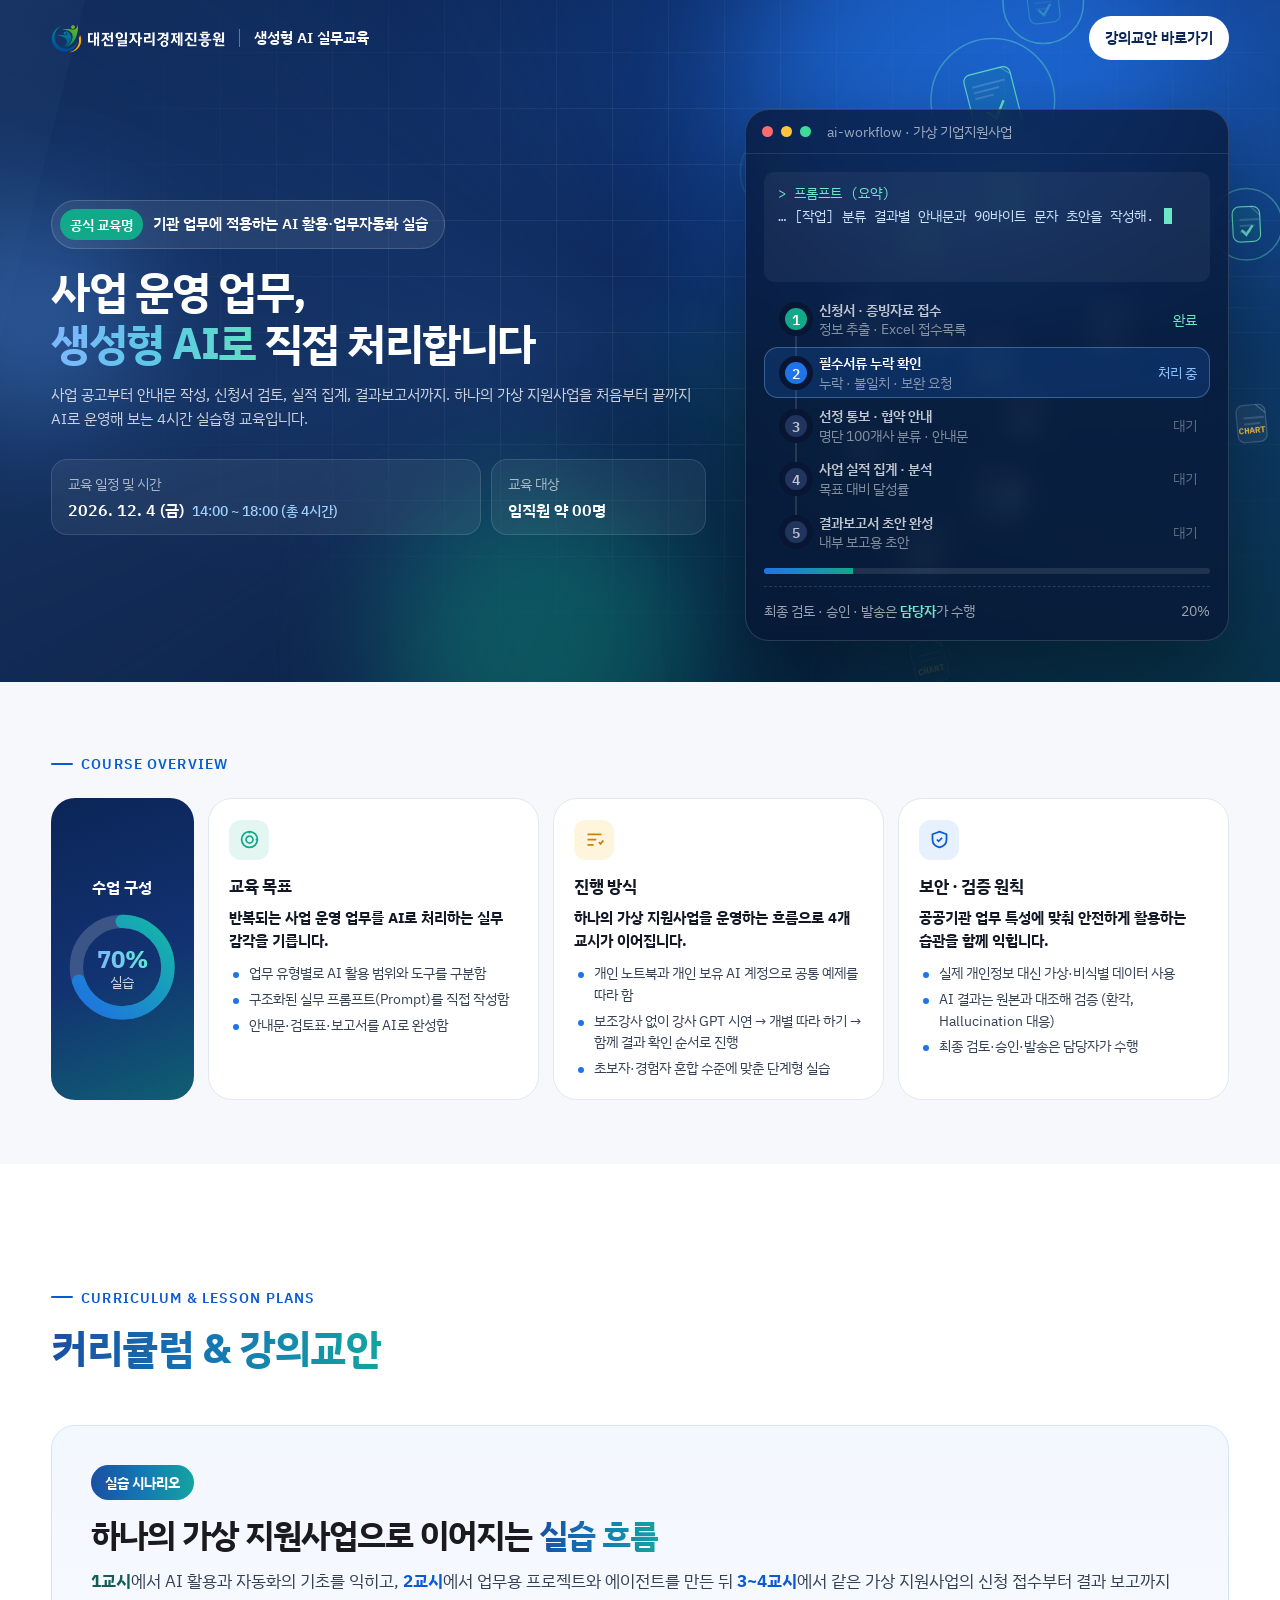
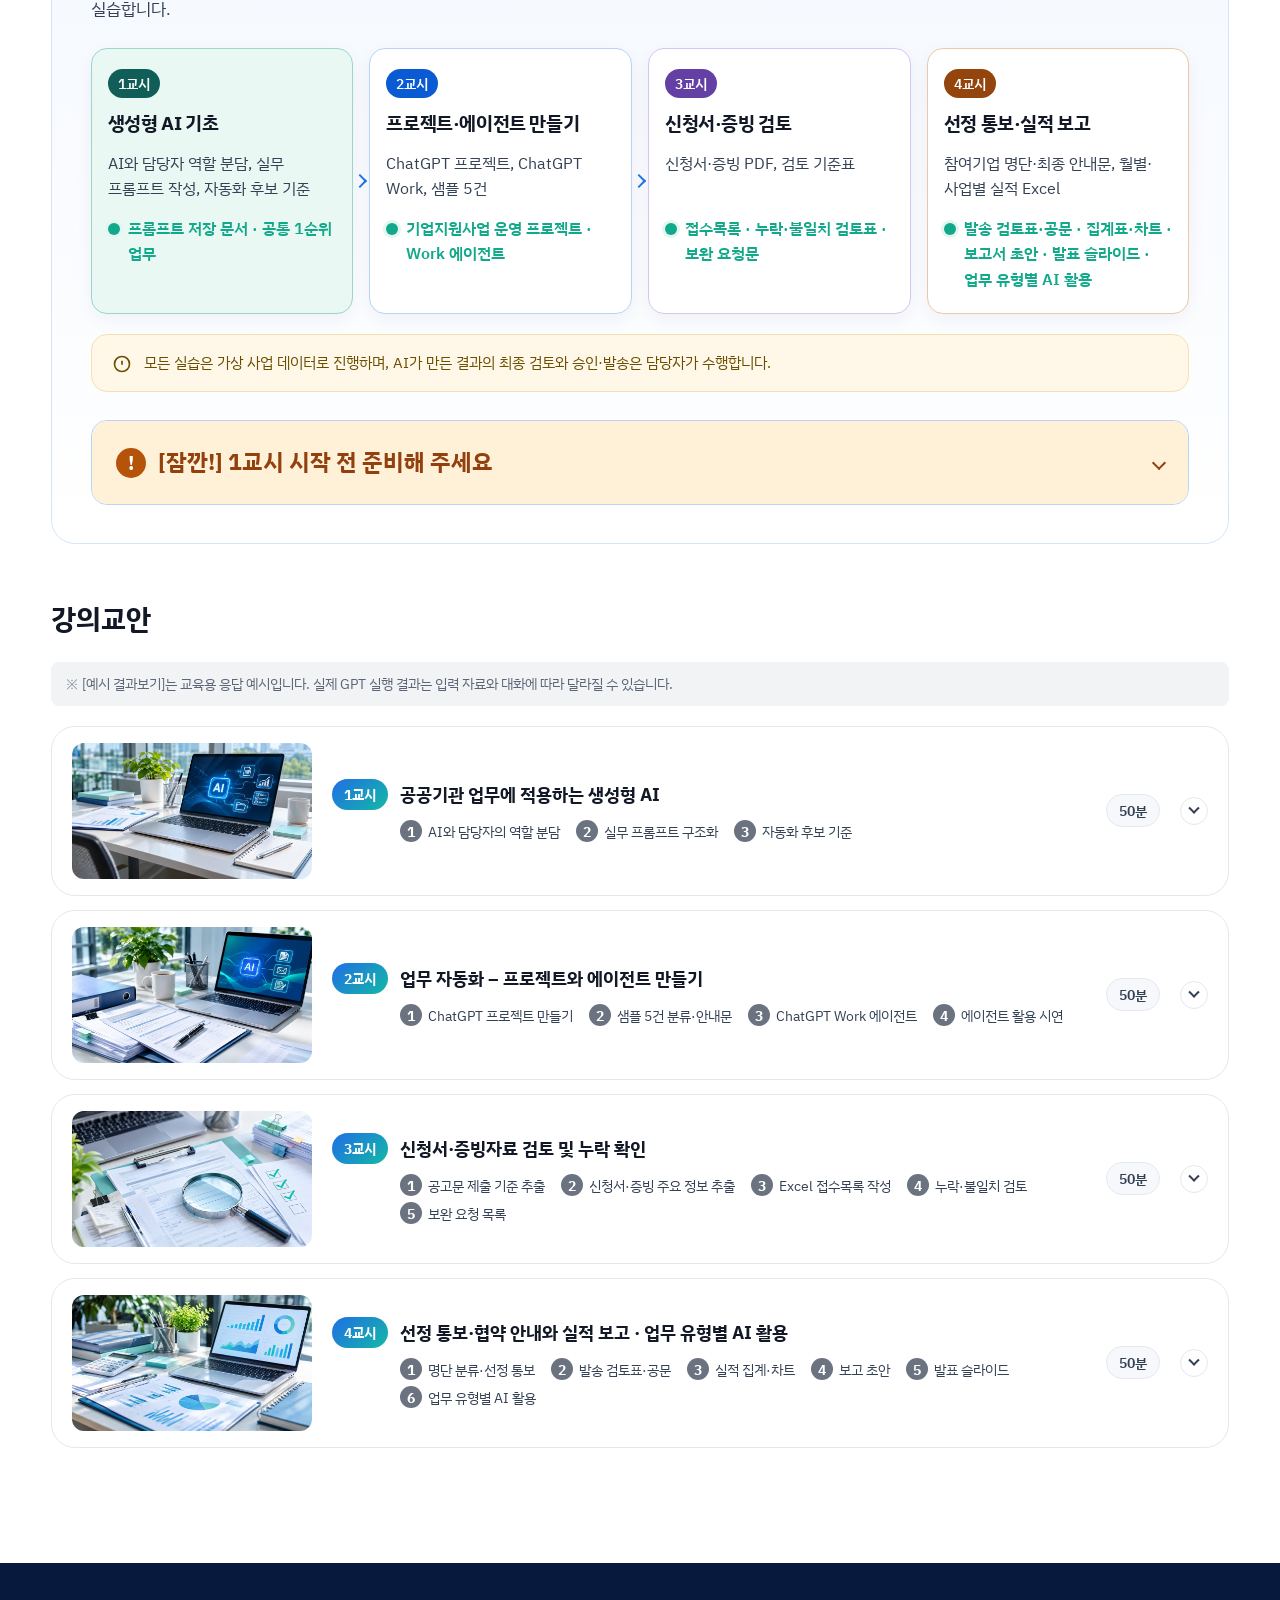
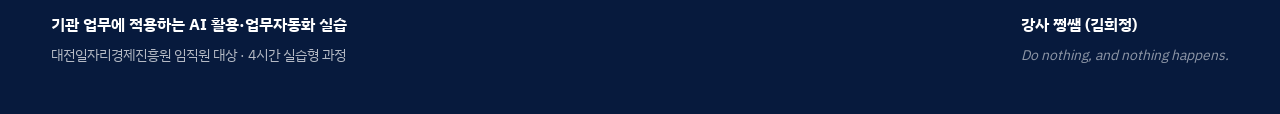
==== commit 3db9d4f5: "Add files via upload" ====
--- a/index.html
+++ b/index.html
@@ -3,7 +3,7 @@
 <head>
 <meta charset="UTF-8">
 <meta name="viewport" content="width=device-width, initial-scale=1">
-<title>강의교안 검토용 3 · 무료 실습 + ChatGPT Work 시연</title>
+<title>대전일자리경제진흥원 AI 교육</title>
 <meta name="description" content="생성형 AI를 활용한 공공기관 업무 효율화 및 실무 자동화 — 4시간 실습형 교육">
 <link rel="preconnect" href="https://fonts.googleapis.com">
 <link rel="preconnect" href="https://fonts.gstatic.com" crossorigin>
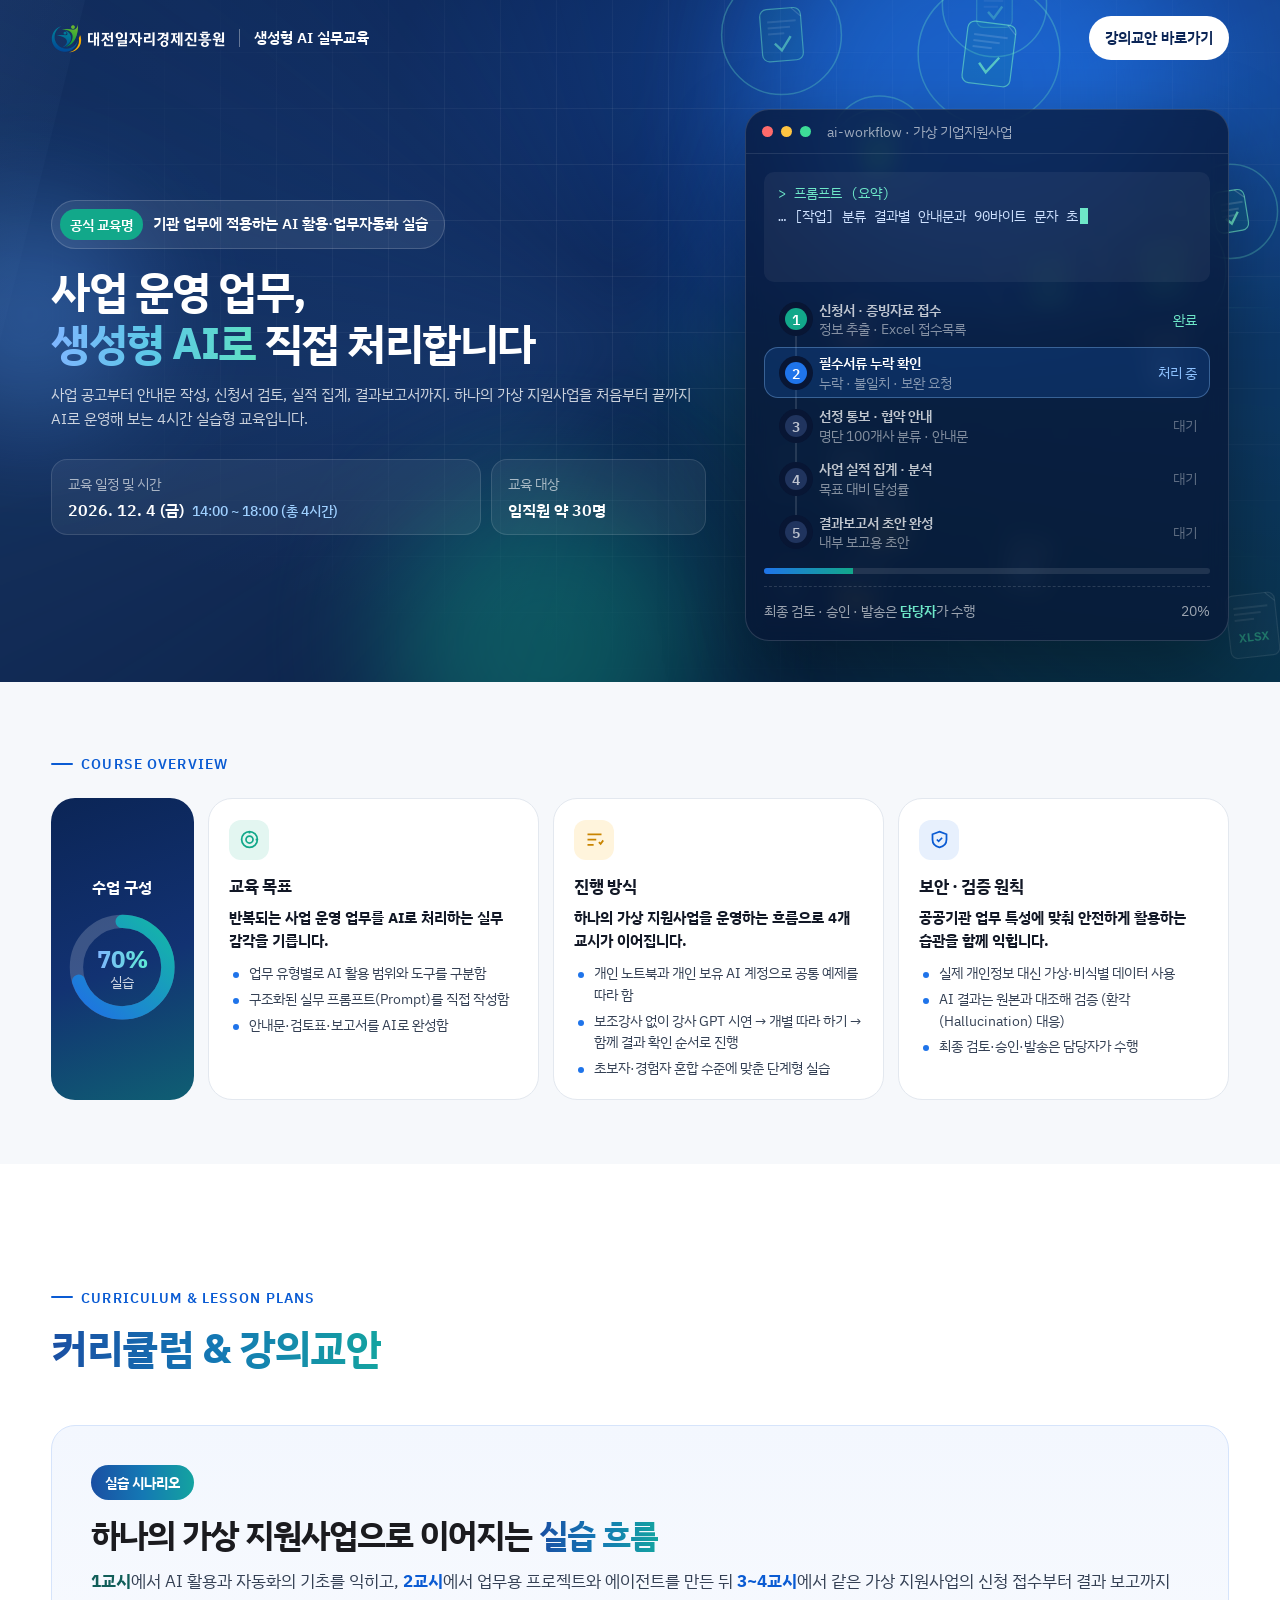
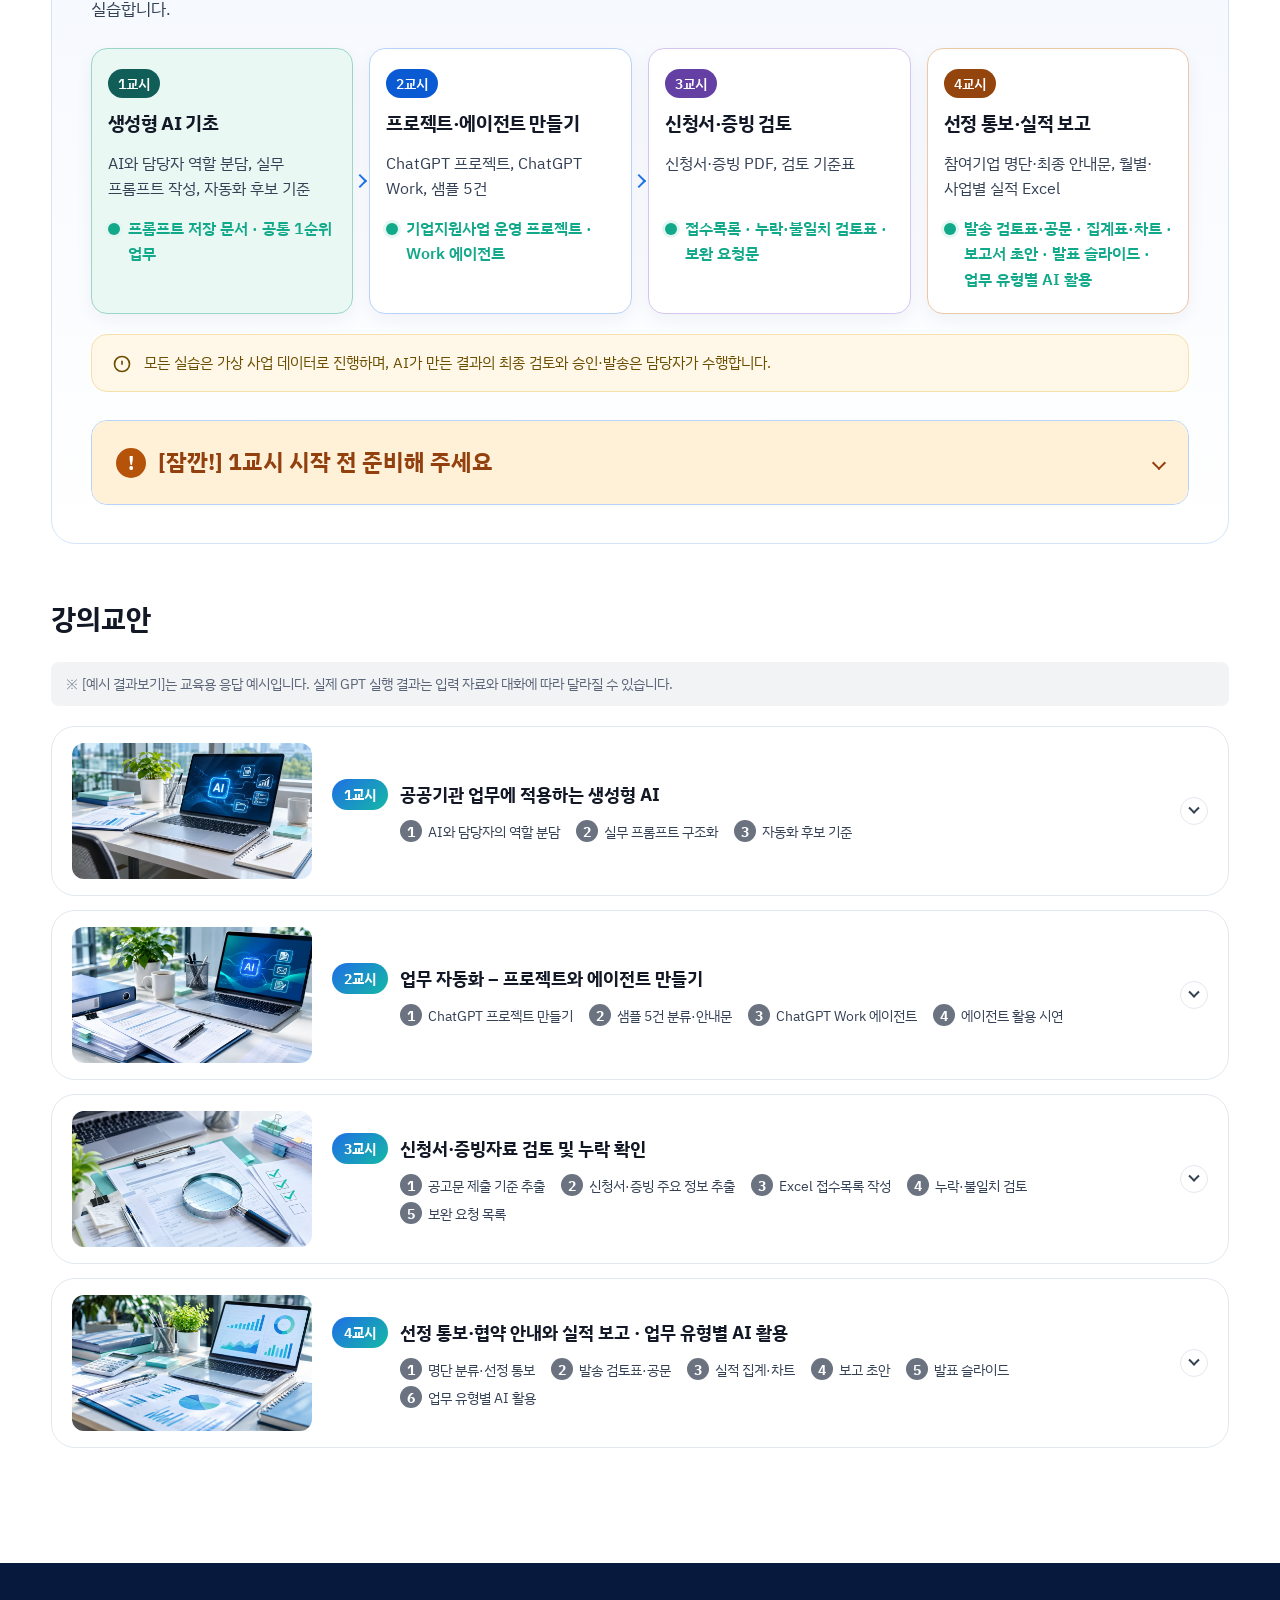
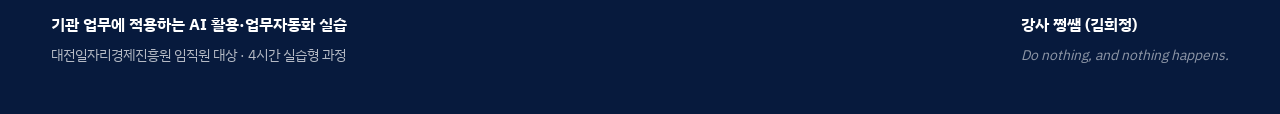
==== commit 14596983: "Add files via upload" ====
--- a/index.html
+++ b/index.html
@@ -54,7 +54,7 @@
       <!-- 강의 안내 -->
       <dl class="hero-info reveal d4" aria-label="강의 안내">
         <div class="info-item info-wide"><dt>교육 일정 및 시간</dt><dd><span class="info-date">2026. 12. 4 (금)</span><span class="info-time">14:00 ~ 18:00 (총 4시간)</span></dd></div>
-        <div class="info-item"><dt>교육 대상</dt><dd>임직원 약 00명</dd></div>
+        <div class="info-item"><dt>교육 대상</dt><dd>임직원 약 30명</dd></div>
       </dl>
 
     </div>
@@ -125,7 +125,7 @@
         <p>공공기관 업무 특성에 맞춰 안전하게 활용하는 습관을 함께 익힙니다.</p>
         <ul>
           <li>실제 개인정보 대신 가상·비식별 데이터 사용</li>
-          <li>AI 결과는 원본과 대조해 검증 (환각, Hallucination 대응)</li>
+          <li>AI 결과는 원본과 대조해 검증 (환각(Hallucination) 대응)</li>
           <li>최종 검토·승인·발송은 담당자가 수행</li>
         </ul>
       </article>
@@ -168,6 +168,7 @@
         <div>
           <h4>데스크톱 앱 다운로드 · 로그인</h4>
           <p class="class-prep-notice">이번 수업은 각자 사용하는 AI 도구로 참여하며, <strong>무료 이용 범위</strong>를 기준으로 진행합니다. 강사 시연과 수업 설명은 <strong>GPT를 기준으로 진행</strong>합니다.</p>
+          <p class="class-prep-notice">무료 계정에서는 XLSX·차트·PPTX 같은 <strong>파일 생성이 되지 않거나 횟수 제한</strong>이 있을 수 있습니다. 파일이 만들어지지 않으면 결과를 표·본문으로 받아 Excel·Word·PowerPoint에 붙여 넣어 저장합니다.</p>
           <p>개인 보유 AI 계정으로 로그인해 주세요. GPT·Claude·Gemini 중 각자 사용할 도구 하나를 준비하면 됩니다.</p>
           <div class="class-prep-links">
             <a href="https://chatgpt.com/download/" target="_blank" rel="noopener noreferrer" aria-label="GPT 앱 다운로드 페이지 열기"><img src="https://www.google.com/s2/favicons?domain=chatgpt.com&amp;sz=64" alt="" width="24" height="24" loading="lazy"><span>GPT</span></a>
@@ -217,7 +218,7 @@
       <h3 id="lesson-docs-title">강의교안</h3>
       <p class="prompt-common-notice">※ [예시 결과보기]는 교육용 응답 예시입니다. 실제 GPT 실행 결과는 입력 자료와 대화에 따라 달라질 수 있습니다.</p>
       <div class="lesson-acc">
-      <details class="acc-item" id="lesson-1"><summary><img class="acc-thumb" src="asset/thumb/c01.webp" alt="" width="240" height="136" loading="lazy"><span class="acc-title"><span class="acc-head"><span class="acc-no">1교시</span><b>공공기관 업무에 적용하는 생성형 AI</b></span><span class="acc-tasks"><span>AI와 담당자의 역할 분담</span><span>실무 프롬프트 구조화</span><span>자동화 후보 기준</span></span></span><span class="acc-min">50분</span><span class="acc-ic" aria-hidden="true"></span></summary><div class="acc-body"><div class="lesson-scope"><div class="l-layout">
+      <details class="acc-item" id="lesson-1"><summary><img class="acc-thumb" src="asset/thumb/c01.webp" alt="" width="240" height="136" loading="lazy"><span class="acc-title"><span class="acc-head"><span class="acc-no">1교시</span><b>공공기관 업무에 적용하는 생성형 AI</b></span><span class="acc-tasks"><span>AI와 담당자의 역할 분담</span><span>실무 프롬프트 구조화</span><span>자동화 후보 기준</span></span></span><span class="acc-min" aria-hidden="true" style="visibility:hidden"></span><span class="acc-ic" aria-hidden="true"></span></summary><div class="acc-body"><div class="lesson-scope"><div class="l-layout">
 
     <!-- 목차 -->
     <nav class="toc" id="l1-toc" aria-label="목차">
@@ -410,7 +411,7 @@
             <li class="lvx-item is-best">
               <div class="lvx-main">
                 <div class="lvx-top"><span class="lv-badge">Lv.4</span><b>+ 역할 · 조건</b><span class="lvx-res">근거 없는 항목은 ‘공고문 미기재’로 드러나고, 날짜·금액이 원문 그대로 유지됩니다. 예상 질문까지 함께 나와 문의 응대 준비에 바로 씁니다.</span></div>
-                <div class="lvx-prompt"><p><mark>너는 일자리지원사업 담당자야.</mark><br>아래 붙여 넣은 '2026 청년 일자리 지원사업' 공고문을 지원대상 / 지원내용 / 신청기간 / 제출서류 / 문의처 5개 항목의 표로 요약해.<br><mark>공고문에 없는 내용은 '공고문 미기재'로 표시하고, 날짜·금액은 원문 표기 그대로 써.</mark><br><mark>마지막에 신청자가 자주 물을 질문 3개를 덧붙여줘.</mark><br>{공고문 붙여 넣기}</p></div>
+                <div class="lvx-prompt"><p><mark>너는 일자리지원사업 담당자야.</mark><br>아래 붙여 넣은 '2026 청년 일자리 지원사업' 공고문을 지원대상 / 지원내용 / 신청기간 / 제출서류 / 문의처 5개 항목의 표로 요약해.<br><mark>공고문에 없는 내용은 '공고문 미기재'로 표시하고, 날짜·금액은 원문 표기 그대로 써.</mark><br><mark>마지막에 신청자가 자주 물을 질문 3개를 덧붙여 줘.</mark><br>{공고문 붙여 넣기}</p></div>
               </div>
               <div class="lvx-effect is-best">
                 <small>효과</small>
@@ -454,7 +455,7 @@
 <em>[맥락]</em> 아래는 가상의 '2026 청년 일자리 지원사업' 공고문 전문이야.
 <mark>{공고문 붙여 넣기}</mark>
 <em>[작업]</em> 신청자가 한눈에 볼 수 있도록 핵심 내용을 요약해.
-<em>[형식]</em> 지원대상 / 지원내용 / 신청기간 / 제출서류 / 문의처 5개 항목의 표로 정리하고, 신청자가 자주 물을 질문 3개를 덧붙여줘.
+<em>[형식]</em> 지원대상 / 지원내용 / 신청기간 / 제출서류 / 문의처 5개 항목의 표로 정리하고, 신청자가 자주 물을 질문 3개를 덧붙여 줘.
 <em>[조건]</em> 공고문에 없는 내용은 추측하지 말고 '공고문 미기재'로 표시해. 날짜와 금액은 원문 표기를 그대로 써.</pre>
               </div>
               <p class="tip"><b>활용 팁</b> 요약 결과의 날짜·금액은 원문과 1:1로 대조합니다. ‘공고문 미기재’ 항목은 공고문 보완이 필요한 지점일 수 있습니다.</p>
@@ -516,7 +517,7 @@
 - 예비창업 아카데미 | 목표 50명 | 실적 41명
 <em>[작업]</em> 목표 대비 달성률을 계산하고 보고서용으로 정리해.
 <em>[형식]</em> ① 달성률 표(소수점 첫째 자리) ② 사업별 분석 1~2문장 ③ 종합 의견 3줄 ④ 막대 차트로 그릴 수 있는 데이터 순서로 정리해.
-<em>[조건]</em> 계산식을 함께 보여줘. 실적의 원인은 데이터에 없으므로 쓸 경우 '추정'이라고 표시해.</pre>
+<em>[조건]</em> 계산식을 함께 보여 줘. 실적의 원인은 데이터에 없으므로 쓸 경우 '추정'이라고 표시해.</pre>
               </div>
               <p class="tip"><b>활용 팁</b> 계산식을 보여 달라고 하면 검산이 쉬워집니다. 차트 요청은 4교시에서 자세히 다룹니다.</p>
             </div>
@@ -559,8 +560,8 @@
             <div class="techs">
             <div class="tech"><b><span class="tn">01.</span>예시 보여 주기</b><small>Few-shot</small><p>원하는 결과물 샘플을 함께 주면 형식과 말투를 그대로 따라 합니다.</p><code>아래 [예시]와 같은 형식과 말투로 작성해.</code></div>
             <div class="tech"><b><span class="tn">02.</span>단계 나누기</b><small>Step by step</small><p>한 번에 다 시키지 말고 추출 → 확인 → 작성 순서로 진행합니다.</p><code>먼저 자격요건만 뽑아. 내가 확인하면 다음 단계로 가자.</code></div>
-            <div class="tech"><b><span class="tn">03.</span>역질문 요청</b><small>Ask me first</small><p>부족한 정보를 AI가 먼저 묻게 하면 추측으로 채우는 일이 줄어듭니다.</p><code>작성 전에 필요한 정보가 있으면 3개까지 먼저 질문해줘.</code></div>
-            <div class="tech"><b><span class="tn">04.</span>자기 점검 요청</b><small>Self-check</small><p>결과 끝에 확인할 항목을 스스로 정리하게 해 검증 시간을 줄입니다.</p><code>마지막에 원문 확인이 필요한 날짜·수치를 목록으로 정리해줘.</code></div>
+            <div class="tech"><b><span class="tn">03.</span>역질문 요청</b><small>Ask me first</small><p>부족한 정보를 AI가 먼저 묻게 하면 추측으로 채우는 일이 줄어듭니다.</p><code>작성 전에 필요한 정보가 있으면 3개까지 먼저 질문해 줘.</code></div>
+            <div class="tech"><b><span class="tn">04.</span>자기 점검 요청</b><small>Self-check</small><p>결과 끝에 확인할 항목을 스스로 정리하게 해 검증 시간을 줄입니다.</p><code>마지막에 원문 확인이 필요한 날짜·수치를 목록으로 정리해 줘.</code></div>
             <div class="tech"><b><span class="tn">05.</span>템플릿으로 저장</b><small>Template</small><p>자주 쓰는 프롬프트의 바뀌는 부분을 { }로 만들어 두고 재사용합니다.</p><code>[맥락] {사업명}의 {단계} 결과를 {대상}에게 안내해야 해.</code></div>
           </div>
           </div>
@@ -599,7 +600,7 @@
           <details class="toggle"><summary>이미 공개된 사업 공고문은 입력해도 되나요?</summary><div class="tg-body">홈페이지 등에 이미 공개된 문서는 일반적으로 활용할 수 있습니다. 다만 기관의 AI 사용 지침이 있다면 그 기준을 먼저 따릅니다.</div></details>
           <details class="toggle"><summary>명단에서 이름만 지우면 괜찮지 않나요?</summary><div class="tg-body">연락처·주소·생년월일·사업자번호가 남아 있으면 조합으로 개인을 알아볼 수 있습니다. 분류에 필요 없는 식별 정보는 모두 지우고, 필요한 정보는 ‘대전 / 30대’처럼 범주로 바꿉니다.</div></details>
           <details class="toggle"><summary>AI가 쓴 안내문을 그대로 발송해도 되나요?</summary><div class="tg-body">아니요. 발송은 ‘빨강 신호’ 업무입니다. 대상자와 문안이 맞는지, 날짜·금액이 원본과 같은지 확인하고 승인 절차를 거친 뒤 담당자가 발송합니다.</div></details>
-          <details class="toggle"><summary>개인 계정으로 업무 자료를 입력해도 되나요?</summary><div class="tg-body">기관이 허용한 업무용 계정과 도구를 사용합니다. 개인 계정은 입력 내용의 저장·활용 설정이 기관 기준과 다를 수 있으므로, 업무 자료는 개인 계정에 입력하지 않습니다.</div></details>
+          <details class="toggle"><summary>개인 계정으로 업무 자료를 입력해도 되나요?</summary><div class="tg-body">기관이 허용한 업무용 계정과 도구를 사용합니다. 개인 계정은 입력 내용의 저장·활용 설정이 기관 기준과 다를 수 있으므로, 업무 자료는 개인 계정에 입력하지 않습니다.<br><b>오늘 실습은 예외</b> · 이번 교육은 진흥원과 협의해 개인 보유 AI 계정으로 진행하며, 실습 자료는 모두 교육용 가상·비식별 데이터이므로 개인 계정에 입력해도 됩니다. 수업 후 실제 업무 자료는 기관 지침에 따라 허용된 계정과 도구에서 사용합니다.</div></details>
           </div>
           <!-- 참고: 인공지능기본법 -->
           <div class="law">
@@ -661,7 +662,7 @@
 <em>[작업]</em> 선정 기업 대표자에게 보낼 안내 문자를 작성해.
 <em>[형식]</em> 90바이트(한글 약 45자) 이내 단문 1개, 장문 1개. 장문은 ① 선정 사실 ② 제출 서류 ③ 마감일 ④ 문의처 순서로 써.
 <em>[조건]</em> 공손한 공문체, 이모지 사용 금지. 기업명·담당자명은 <mark>{기업명}</mark> <mark>{담당자명}</mark>처럼 변수로 남기고, 주어지지 않은 정보는 지어내지 말고 <mark>[확인 필요]</mark>로 표시해.</pre>
-                </div><details class="toggle prompt-result"><summary><span class="result-sample-heading"><span class="result-sample-icon" aria-hidden="true">▤</span><span>[예시 결과 보기] GPT 응답 샘플</span></span></summary><div class="tg-body"><h4>단문</h4><p>[선정 안내] {기업명}은 1차 서류심사에 선정되었습니다. 협약 서류를 12월 18일(금) 18시까지 이메일로 제출 바랍니다.</p><h4>장문</h4><p>[2026 중소기업 디지털 전환 지원사업 선정 안내]</p><p>{기업명} 대표님께 안내드립니다.</p><p>① 선정 사실<br>귀사는 「2026 중소기업 디지털 전환 지원사업」 1차 서류심사에 선정되었습니다.</p><p>② 제출 서류<br>[확인 필요]<br>제출 방법은 이메일 접수이며, 접수 이메일 주소는 [확인 필요]입니다.</p><p>③ 마감일<br>12월 18일(금) 18시까지 제출해 주시기 바랍니다.</p><p>④ 문의처<br>담당자 {담당자명}<br>연락처 [확인 필요]</p></div></details>
+                </div><details class="toggle prompt-result"><summary><span class="result-sample-heading"><span class="result-sample-icon" aria-hidden="true">▤</span><span>[예시 결과 보기] GPT 응답 샘플</span></span></summary><div class="tg-body"><h4>단문</h4><p>[선정안내] 1차 서류심사 선정. 협약서류 12/18(금) 18시까지 이메일 제출 바랍니다.</p><h4>장문</h4><p>[2026 중소기업 디지털 전환 지원사업 선정 안내]</p><p>{기업명} 대표님께 안내드립니다.</p><p>① 선정 사실<br>귀사는 「2026 중소기업 디지털 전환 지원사업」 1차 서류심사에 선정되었습니다.</p><p>② 제출 서류<br>[확인 필요]<br>제출 방법은 이메일 접수이며, 접수 이메일 주소는 [확인 필요]입니다.</p><p>③ 마감일<br>12월 18일(금) 18시까지 제출해 주시기 바랍니다.</p><p>④ 문의처<br>담당자 {담당자명}<br>연락처 [확인 필요]</p></div></details>
               </div>
               <div class="step">
                 <h4>프롬프트 고도화 기법 5가지 실습</h4>
@@ -721,8 +722,8 @@
               <div class="step">
                 <h4>비교 포인트 확인하기</h4>
                 <ul class="check-points comparison-points">
-                  <li>바로 발송 초안으로 쓸 수 있는 결과는 A와 B 중 무엇인가요?</li>
-                  <li>A에서 AI가 <b>임의로 지어낸 정보</b>(날짜·서류·연락처)가 있나요?</li>
+                  <li>바로 발송 초안으로 쓸 수 있는 결과는 ‘짧게 요청하기’와 ‘5요소로 요청하기’ 중 무엇인가요?</li>
+                  <li>‘짧게 요청하기’ 결과에서 AI가 <b>정보를 임의로 지어냈나요</b>(날짜·서류·연락처), 아니면 부족한 정보를 되물었나요?</li>
                   <li>위에서 <b>[확인 필요]</b>로 표시된 부분은 어디인가요?</li>
                   <li>기법을 적용한 뒤 문장 구성, 확인 과정, 재사용 편의성 중 무엇이 달라졌나요?</li>
                 </ul>
@@ -827,7 +828,7 @@
     </div>
   </div>
 </div></div></details>
-<details class="acc-item" id="lesson-2"><summary><img class="acc-thumb" src="asset/thumb/c02.webp" alt="" width="240" height="136" loading="lazy"><span class="acc-title"><span class="acc-head"><span class="acc-no">2교시</span><b>업무 자동화 – 프로젝트와 에이전트 만들기</b></span><span class="acc-tasks"><span>ChatGPT 프로젝트 만들기</span><span>샘플 5건 분류·안내문</span><span>ChatGPT Work 에이전트</span><span>에이전트 활용 시연</span></span></span><span class="acc-min">50분</span><span class="acc-ic" aria-hidden="true"></span></summary><div class="acc-body"><div class="lesson-scope"><div class="l-layout">
+<details class="acc-item" id="lesson-2"><summary><img class="acc-thumb" src="asset/thumb/c02.webp" alt="" width="240" height="136" loading="lazy"><span class="acc-title"><span class="acc-head"><span class="acc-no">2교시</span><b>업무 자동화 – 프로젝트와 에이전트 만들기</b></span><span class="acc-tasks"><span>ChatGPT 프로젝트 만들기</span><span>샘플 5건 분류·안내문</span><span>ChatGPT Work 에이전트</span><span>에이전트 활용 시연</span></span></span><span class="acc-min" aria-hidden="true" style="visibility:hidden"></span><span class="acc-ic" aria-hidden="true"></span></summary><div class="acc-body"><div class="lesson-scope"><div class="l-layout">
 <nav class="toc" id="l2-toc" aria-label="2교시 목차">
       <div class="toc-top">
         <strong>목차</strong>
@@ -840,7 +841,7 @@
       <div class="toc-panel" id="l2-tocPanel">
         <ol class="toc-list">
 <li><a href="#l2-goal" class="toc-goal"><span aria-hidden="true"></span><em>학습목표</em></a></li>
-<li><a href="#l2-agent"><span>1</span><em>업무 자동화 – 프로젝트 만들기</em></a><ol class="toc-sub"><li><a href="#l2-a31">1-1 채팅과 프로젝트의 차이</a></li><li><a href="#l2-a32">참고 · 실습 폴더 구조와 파일 관리 규칙</a></li><li><a href="#l2-a33">1-2 ChatGPT 프로젝트 만들기</a></li><li><a href="#l2-a34">만드는 순서 4 · 실습 수칙</a></li><li><a href="#l2-a35">만드는 순서 4 · 업무 지시 브리프</a></li></ol></li>
+<li><a href="#l2-agent"><span>1</span><em>업무 자동화 – 프로젝트 만들기</em></a><ol class="toc-sub"><li><a href="#l2-a31">1-1 채팅과 프로젝트의 차이</a></li><li><a href="#l2-a32">참고 · 실습 폴더 구조와 파일 관리 규칙</a></li><li><a href="#l2-a33">1-2 ChatGPT 프로젝트 만들기</a></li><li><a href="#l2-a34">만드는 순서 4-① · 실습 수칙</a></li><li><a href="#l2-a35">만드는 순서 4-② · 업무 지시 브리프</a></li></ol></li>
 <li><a href="#l2-work"><span>2</span><em>업무 자동화 – 에이전트 만들기</em></a><ol class="toc-sub"><li><a href="#l2-g41">2-1 프로젝트와 에이전트의 차이 · 로컬과 클라우드</a></li><li><a href="#l2-g42">2-2 ChatGPT Work로 구축하기</a></li></ol></li>
 <li><a href="#l2-demo"><span>3</span><em>에이전트 활용 예시 시연</em></a></li>
 <li><a href="#l2-wrap"><span>4</span><em>정리</em></a></li>
@@ -1133,7 +1134,7 @@
         </div>
 
 <p class="lesson-completion"><span class="lesson-completion-icon" aria-hidden="true">✓</span><span><b>완료 확인</b> · 요청한 파일과 시험 대상, 작업 계획을 대조한 뒤 실행하고 결과물을 확인합니다.</span></p></li>
-            <li><b>결과 저장하고 다시 사용할 준비하기</b><p>생성된 파일을 내려받아 <b>05_결과물</b>에 저장합니다. 파일을 만들 수 없으면 표는 Excel, 문안은 Word·메모장 등에 붙여 넣어 저장합니다. 함께 제시된 변경이력 행을 기록하고, 건수·기한·문안을 원본과 대조합니다.</p>
+            <li><b>다시 사용할 준비하기</b><p>5단계에서 <b>05_결과물</b>에 저장한 파일을 직접 열어 내용이 제대로 들어 있는지 확인합니다. 3교시에서도 같은 프로젝트에서 이어서 작업합니다.</p>
               <figure class="project-guide-shot project-guide-results">
                 <img src="asset/guide/project-results-folder.png" alt="실습 폴더의 05_결과물에 선정안내, 보완요청, 미선정안내 docx 파일이 저장된 화면" width="486" height="162" loading="lazy">
                 <figcaption>내려받은 파일을 <b>05_결과물</b> 폴더에 파일 이름 규칙대로 저장한 예시입니다.</figcaption>
@@ -1179,7 +1180,7 @@
                         <tr><td data-label="구분">자료 읽기</td><td data-label="에이전트">연결한 폴더의 파일을 직접 읽음</td><td data-label="프로젝트">프로젝트에 올린 파일만 읽음</td></tr>
                         <tr><td data-label="구분">결과 저장</td><td data-label="에이전트">05_결과물 폴더에 자동 저장</td><td data-label="프로젝트">채팅에 만든 파일을 내려받아 05_결과물에 직접 저장</td></tr>
                         <tr><td data-label="구분">파일 이름 · 이력</td><td data-label="에이전트">지침대로 이름 붙이고 변경이력.md 자동 기록</td><td data-label="프로젝트">AI가 제안한 이름으로 바꿔 저장하고, 이력 행은 복사해 붙여 넣음</td></tr>
-                        <tr><td data-label="구분">지침 적용</td><td data-label="에이전트">작업 지시·Skills로 적용</td><td data-label="프로젝트">같음 — 프로젝트 지침이 모든 대화에 적용</td></tr>
+                        <tr><td data-label="구분">지침 적용</td><td data-label="에이전트">작업 지시·Skills로 적용</td><td data-label="프로젝트">프로젝트 지침이 모든 대화에 적용</td></tr>
                       </tbody>
                     </table>
           <h4 class="mini-title"><span class="mt-main"><span class="mt-num">②</span>에이전트를 이루는 4가지</span></h4>
@@ -1245,7 +1246,7 @@
                 <li><b>스킬 저장</b><p>Work에는 별도의 지침 입력란이 없으므로, 지켜야 할 원칙을 <b>스킬(Skills)</b>로 한 번 저장해 두고 작업마다 불러 씁니다. Work 입력창에 아래 요청문을 붙여 넣으면 ChatGPT가 스킬을 만들고 설치합니다. 완료 메시지의 <b>스킬 내용 보기</b>로 SKILL.md를 열어 내용을 확인합니다.</p>
                   <div class="prompt-box">
                     <div class="pb-head"><span class="pb-title">스킬 만들기 요청</span><button type="button" class="copy-btn" aria-label="프롬프트 복사" title="복사"><svg class="ic-copy" viewBox="0 0 24 24" fill="none" stroke="currentColor" stroke-width="2" aria-hidden="true"><rect x="9" y="9" width="11" height="11" rx="2"/><path d="M5 15V5a2 2 0 012-2h10"/></svg><svg class="ic-done" viewBox="0 0 24 24" fill="none" stroke="currentColor" stroke-width="2.4" aria-hidden="true"><path d="M5 12l5 5 9-10"/></svg></button></div>
-<pre>아래 내용으로 '기업지원사업 업무 원칙' 스킬을 만들어줘.
+<pre>아래 내용으로 '기업지원사업 업무 원칙' 스킬을 만들어 줘.
 
 <em>[설명]</em> 기업지원사업 명단 분류, 안내문 작성, 신청서·증빙 검토, 실적 집계·보고 작업을 할 때 사용해.
 
@@ -1256,12 +1257,12 @@
 1. 연결한 폴더의 파일만 근거로 쓰고, 없는 정보는 추측하지 말고 [확인 필요]로 표시해.
 2. 원본 파일은 수정·삭제하지 말고, 결과물은 05_결과물에 새 파일로 저장해.
 3. 날짜·금액·건수에는 근거 파일 이름을 함께 적어.
-4. 실제 개인정보가 보이면 작업을 멈추고 나에게 알려줘.
+4. 실제 개인정보가 보이면 작업을 멈추고 나에게 알려 줘.
 
 <em>## 결과물 형식</em>
 - 파일 이름은 YYYYMMDD_업무명_v1.확장자로 하고, 고칠 때는 버전을 올려.
 - 저장할 때마다 05_결과물/변경이력.md에 날짜·파일명·버전·바뀐 내용을 한 행씩 추가해.
-- 결과 끝에는 담당자가 원본과 대조할 '확인 필요' 목록을 붙여줘.
+- 결과 끝에는 담당자가 원본과 대조할 '확인 필요' 목록을 붙여 줘.
 
 <em>## 하지 말 것</em>
 - 발송·제출·결재·최종 선정 판단은 하지 마.
@@ -1304,15 +1305,15 @@
       </section>
 <section class="block reveal block-demo" id="l2-demo" aria-labelledby="l2-demo-title">
 <div class="demo-box demo-static" id="l2-demoBox">
-<div class="demo-sum"><span class="demo-head"><span class="num">3</span><span class="demo-title" id="l2-demo-title">에이전트 활용 예시 시연</span></span><span class="demo-sub">에이전트에 맡기면 좋은 업무를 강사 화면으로 함께 봅니다</span></div>
-<div class="demo-body"><p>2장에서 만든 ChatGPT Work 에이전트에 업무를 맡기는 장면을 함께 봅니다. Work가 계획을 보여 주면 사람이 승인하고, 결과가 05_결과물에 저장되면 사람이 검토합니다.</p><div class="callout callout-info"><svg viewBox="0 0 24 24" fill="none" stroke="currentColor" stroke-width="2" aria-hidden="true"><circle cx="12" cy="12" r="9"/><path d="M12 8v5M12 16h.01"/></svg><span><b>시연 예시</b> · 준비 중</span></div></div>
+<div class="demo-sum"><span class="demo-head"><span class="num">3</span><span class="demo-title" id="l2-demo-title">에이전트 활용 예시 시연</span></span><span class="demo-sub">워크플로우 자동화 4가지 예시를 보시고 개인 업무에 맞게 활용하세요</span></div>
+<div class="demo-body"><div class="sub lesson-part-demo"><h3><i>예시 1</i>폴더 감시형 · 새 버전이 올라오면 자동 점검 → 슬랙 알림</h3><p>프로젝트에 <b>지침을 한 번 넣어 두고</b>, 구글 드라이브 폴더에 새 버전 파일이 올라오면 에이전트가 알아서 점검한 뒤 슬랙으로 알려 주는 흐름입니다. 담당자는 알림을 받고 결과만 확인합니다.</p><table class="tbl"><thead><tr><th scope="col">단계</th><th scope="col">강사는 이렇게</th><th scope="col">여러분은 이렇게</th></tr></thead><tbody><tr><td data-label="단계"><b>시작(트리거)</b></td><td data-label="강사는 이렇게">구글 드라이브 과제 폴더에 새 제출본 업로드</td><td data-label="여러분은 이렇게">구글 드라이브 03_실적 폴더에 새 버전 실적 파일 업로드</td></tr><tr><td data-label="단계"><b>읽는 자료</b></td><td data-label="강사는 이렇게">새로 올라온 과제 파일, 제출 기준</td><td data-label="여러분은 이렇게">새 버전 월별·사업별 실적 파일, 사업목표</td></tr><tr><td data-label="단계"><b>만드는 것</b></td><td data-label="강사는 이렇게">제출 현황표 + 미제출자 안내 초안</td><td data-label="여러분은 이렇게">주간 실적 점검표(누계 + 빈칸·중복 행 목록)</td></tr><tr><td data-label="단계"><b>알림</b></td><td data-label="강사는 이렇게">슬랙 개인 메시지로 완료 코멘트</td><td data-label="여러분은 이렇게">슬랙 팀 채널에 완료 코멘트 3줄</td></tr><tr><td data-label="단계"><b>사람 확인</b></td><td data-label="강사는 이렇게">안내 초안을 읽고 직접 발송</td><td data-label="여러분은 이렇게">알림을 보고 점검표 확인 후 공유 여부 결정</td></tr></tbody></table><p class="tip"><b>만드는 방법</b> 프로젝트를 만들고 지침에 폴더·채널·실행 조건·작업·저장·알림 규칙을 적음 → Google Drive와 Slack 연결 → 예약 실행(매일 1회)으로 새 버전 확인 → 슬랙 알림을 받고 결과 파일 검토</p><p class="tip"><b>준비</b> Google Drive·Slack 연결과 예약 실행은 사용하는 AI 도구의 기능과 기관 보안 정책을 먼저 확인합니다. 새 파일이 올라오는 순간 바로 실행하는 기능이 없으면, 위처럼 예약 실행이 폴더를 확인하는 방식으로 같은 흐름을 만들 수 있습니다.</p></div><div class="sub lesson-part-demo"><h3><i>예시 2</i>문서 체인형 · 확정 사실 한 번 입력 → 보고 자료까지</h3><p>한 번 확정한 사실을 <b>여러 문서로 이어서</b> 만드는 흐름입니다. 기존 업무 폴더는 읽기만 하고, 에이전트가 <b>보고용 폴더를 새로 만들어</b> 그 안에서 계산부터 슬라이드까지 이어서 작업합니다.</p><table class="tbl"><thead><tr><th scope="col">단계</th><th scope="col">강사는 이렇게</th><th scope="col">여러분은 이렇게</th></tr></thead><tbody><tr><td data-label="단계"><b>시작(트리거)</b></td><td data-label="강사는 이렇게">커리큘럼 확정</td><td data-label="여러분은 이렇게">담당자 확인 결과(선정·보완·협약·실적 확정값) 입력</td></tr><tr><td data-label="단계"><b>읽는 자료</b></td><td data-label="강사는 이렇게">커리큘럼 문서, 실습 데이터</td><td data-label="여러분은 이렇게">work_agent 폴더의 분류표·발송검토표·실적 원본·공문초안(읽기만)</td></tr><tr><td data-label="단계"><b>만드는 것</b></td><td data-label="강사는 이렇게">강의 웹페이지 → 실습 파일 → 기관 제출용 제안서</td><td data-label="여러분은 이렇게">새 보고 폴더에 최종숫자정리 엑셀 → 국장 보고 슬라이드 → PDF</td></tr><tr><td data-label="단계"><b>사람 확인</b></td><td data-label="강사는 이렇게">제안서 문구·일정 확인</td><td data-label="여러분은 이렇게">장별 숫자·출처 요약표만 원본과 대조</td></tr></tbody></table><p class="tip"><b>만드는 방법</b> 담당자 확인 사실을 한 번에 입력 → 에이전트가 보고용 폴더를 새로 만들고 원자료를 복사 → 숫자 정리·구성안을 먼저 보고 승인 → 슬라이드·PDF 생성 후 장별 숫자·출처 요약표로 검증</p></div><div class="sub lesson-part-demo"><h3><i>예시 3</i>메일 연동형 · 문의 메일 자동 요약 → 답장 초안</h3><p>Gmail을 연결해 두면 <b>문의 메일이 들어올 때마다</b> 에이전트가 요약하고 답장 초안을 임시보관함에 만들어 둡니다. 보내기 버튼은 담당자가 누릅니다.</p><table class="tbl"><thead><tr><th scope="col">단계</th><th scope="col">강사는 이렇게</th><th scope="col">여러분은 이렇게</th></tr></thead><tbody><tr><td data-label="단계"><b>시작(트리거)</b></td><td data-label="강사는 이렇게">Gmail에 강의 문의 메일 도착</td><td data-label="여러분은 이렇게">Gmail에 지원사업 문의 메일 도착(라벨·검색 조건)</td></tr><tr><td data-label="단계"><b>읽는 자료</b></td><td data-label="강사는 이렇게">메일 본문, 강의 일정표, 커리큘럼 목록</td><td data-label="여러분은 이렇게">메일 본문, 공고문, 자주 묻는 질문(FAQ)</td></tr><tr><td data-label="단계"><b>만드는 것</b></td><td data-label="강사는 이렇게">문의 요약 + 일정 가안 + 답장 초안</td><td data-label="여러분은 이렇게">문의 요약 + 공고문 근거 답장 초안(임시보관함) + 문의처리대장 1줄</td></tr><tr><td data-label="단계"><b>사람 확인</b></td><td data-label="강사는 이렇게">임시보관함의 초안을 고쳐 직접 발송</td><td data-label="여러분은 이렇게">근거 조항 확인 후 임시보관함에서 직접 발송</td></tr></tbody></table><p class="tip"><b>만드는 방법</b> 프로젝트에 공고문·FAQ와 응대 지침을 넣음 → Gmail 연결(라벨·검색 조건 지정) → 예약 실행(하루 2회)으로 새 문의만 처리 → 임시보관함의 답장 초안을 확인하고 직접 발송</p><p class="tip"><b>준비</b> Gmail 연결은 기관 메일 보안 정책을 먼저 확인합니다. 업무 메일 연결이 어렵다면 테스트용 계정에 가상 문의 메일 3통을 보내 같은 흐름으로 연습할 수 있습니다.</p></div><div class="sub lesson-part-demo"><h3><i>예시 4</i>리서치형 · 자료 조사 → 노션 자동 저장</h3><p>정해진 주제를 에이전트가 <b>주기적으로 조사하고, 정리한 결과를 노션 데이터베이스에 바로 쌓는</b> 흐름입니다. 담당자는 노션에서 출처를 확인하고 필요한 항목만 골라 씁니다.</p><table class="tbl"><thead><tr><th scope="col">단계</th><th scope="col">강사는 이렇게</th><th scope="col">여러분은 이렇게</th></tr></thead><tbody><tr><td data-label="단계"><b>시작(트리거)</b></td><td data-label="강사는 이렇게">매주 월요일 예약 실행</td><td data-label="여러분은 이렇게">매주 월요일 예약 실행(또는 새 공고 시즌 시작 시)</td></tr><tr><td data-label="단계"><b>조사 대상</b></td><td data-label="강사는 이렇게">새로 나온 생성형 AI 도구·기능 업데이트</td><td data-label="여러분은 이렇게">다른 지자체·기관의 유사 기업지원사업 공고, 관련 정책·지원 제도 변경</td></tr><tr><td data-label="단계"><b>만드는 것</b></td><td data-label="강사는 이렇게">노션 ‘강의 자료 소재’ DB에 항목별 요약 + 출처 링크 + 강의 적용 아이디어</td><td data-label="여러분은 이렇게">노션 ‘사업 동향’ DB에 사업명·기관·지원 내용·신청 기간·출처 링크 + 우리 사업과 다른 점</td></tr><tr><td data-label="단계"><b>사람 확인</b></td><td data-label="강사는 이렇게">출처를 열어 확인하고 강의에 쓸 항목만 표시</td><td data-label="여러분은 이렇게">출처 원문을 확인하고 기획·개선 회의에 쓸 항목만 표시</td></tr></tbody></table><p class="tip"><b>만드는 방법</b> 프로젝트 지침에 조사 주제·검색 범위·정리 항목(노션 DB 속성)·출처 표기 규칙을 적음 → Notion 연결 후 저장할 데이터베이스 지정 → 예약 실행(주 1회)으로 새 자료만 추가하고 중복은 건너뜀 → 노션에서 출처 확인 후 활용 여부 표시</p><p class="tip"><b>준비</b> 웹 리서치 결과는 출처 링크가 없는 항목을 저장하지 않도록 지침에 적어 둡니다. Notion 연결은 기관 보안 정책을 먼저 확인하고, 내부 자료가 아닌 공개 자료 조사에만 씁니다.</p></div><div class="callout callout-info"><svg viewBox="0 0 24 24" fill="none" stroke="currentColor" stroke-width="2" aria-hidden="true"><circle cx="12" cy="12" r="9"/><path d="M12 8v5M12 16h.01"/></svg><span><b>내 업무에 옮길 때</b> · ① 언제 시작하는지(트리거) ② 무엇을 읽는지 ③ 무엇을 만드는지 ④ 사람은 어디서 확인하는지, 네 칸만 정하면 같은 틀로 자동화 흐름을 만들 수 있습니다.</span></div></div>
 </div>
 </section>
 <section class="block reveal" id="l2-wrap" aria-labelledby="l2-wrapTitle"><div class="block-head"><div><span class="num">4</span><h2 id="l2-wrapTitle"><span class="hl">정리</span></h2></div></div><div class="takeaways"><div class="ta"><b>1</b><p>프로젝트는 지침과 자료를 한 번 넣어 두고, 같은 기준으로 이어서 쓰는 업무 공간입니다.</p></div><div class="ta"><b>2</b><p>샘플 5건으로 먼저 시험하고, 결과는 원본과 대조한 뒤 담당자가 확정합니다.</p></div><div class="ta"><b>3</b><p>에이전트는 프로젝트에 로컬 폴더 권한을 더해, 파일을 직접 읽고 결과를 저장합니다.</p></div><div class="ta"><b>4</b><p>에이전트가 계획을 보여 주면 사람이 승인하고, 저장된 결과는 사람이 검토합니다.</p></div></div></section>
 
 </div>
 </div></div></div></details>
-      <details class="acc-item" id="lesson-3"><summary><img alt="" class="acc-thumb" height="136" loading="lazy" src="asset/thumb/c03.webp" width="240"/><span class="acc-title"><span class="acc-head"><span class="acc-no">3교시</span><b>신청서·증빙자료 검토 및 누락 확인</b></span><span class="acc-tasks"><span>공고문 제출 기준 추출</span><span>신청서·증빙 주요 정보 추출</span><span>Excel 접수목록 작성</span><span>누락·불일치 검토</span><span>보완 요청 목록</span></span></span><span class="acc-min">50분</span><span aria-hidden="true" class="acc-ic"></span></summary><div class="acc-body"><div class="lesson-scope"><div class="l-layout">
+      <details class="acc-item" id="lesson-3"><summary><img alt="" class="acc-thumb" height="136" loading="lazy" src="asset/thumb/c03.webp" width="240"/><span class="acc-title"><span class="acc-head"><span class="acc-no">3교시</span><b>신청서·증빙자료 검토 및 누락 확인</b></span><span class="acc-tasks"><span>공고문 제출 기준 추출</span><span>신청서·증빙 주요 정보 추출</span><span>Excel 접수목록 작성</span><span>누락·불일치 검토</span><span>보완 요청 목록</span></span></span><span class="acc-min" aria-hidden="true" style="visibility:hidden"></span><span aria-hidden="true" class="acc-ic"></span></summary><div class="acc-body"><div class="lesson-scope"><div class="l-layout">
 <!-- 목차 -->
 <nav aria-label="3교시 목차" class="toc" id="l3-toc">
 <div class="toc-top">
@@ -1397,7 +1398,7 @@
 <em>[추출]</em> 접수번호, 기업명, 대표자, 본사 소재지, 설립일, 상시근로자 수, 신청 금액(원), 자부담 문구, 신청서에 적힌 제출 서류 3종의 표기, 신청일, 출처 파일과 쪽을 추출해.
 <em>[원칙]</em> 원문 값을 그대로 옮기고, 참여기업_명단.xlsx 값으로 덮어쓰지 마. 읽을 수 없는 값은 ‘원문 확인 필요’로 표시해.
 <em>[결과물]</em> 접수번호마다 한 행인 접수목록 XLSX를 만들어. 10행인지, 접수번호 중복이 없는지 확인해.
-<em>[진행]</em> 추출한 표를 먼저 보여 주고, 내가 확인하면 <mark>{20261204_접수목록_v1.xlsx}</mark>를 만들어. 변경이력 행도 함께 보여 줘.</pre></div><details class="toggle prompt-result"><summary><span class="result-sample-heading"><span aria-hidden="true" class="result-sample-icon">▤</span><span>[예시 결과 보기] GPT 응답 샘플</span></span></summary><div class="tg-body"><p>네. <b>첨부해 주신 신청서 PDF 10건을 확인했습니다.</b> <code>참여기업_명단.xlsx</code>는 읽거나 값 대체에 사용하지 않았습니다. 모든 신청서는 1쪽이며, <b>10행·접수번호 중복 0건</b>을 확인했습니다.</p><p>화면에서도 원문 추출값을 전달드립니다. 가독성을 위해 두 표로 나눴으며, XLSX에는 접수번호마다 한 행으로 합칩니다.</p><table class="tbl"><thead><tr><th scope="col">접수번호</th><th scope="col">기업명</th><th scope="col">대표자</th><th scope="col">본사 소재지</th><th scope="col">설립일</th><th scope="col">상시근로자 수</th><th scope="col">신청 금액(원)</th><th scope="col">신청일</th></tr></thead><tbody><tr><td data-label="접수번호">2026-DX-001</td><td data-label="기업명">(주)이음테크</td><td data-label="대표자">대표001</td><td data-label="본사 소재지">대전광역시 서구</td><td data-label="설립일">2025-09-10</td><td data-label="상시근로자 수">15명</td><td data-label="신청 금액(원)">20,000,000원</td><td data-label="신청일">2026년 11월 11일</td></tr><tr><td data-label="접수번호">2026-DX-002</td><td data-label="기업명">(주)채움네트웍스</td><td data-label="대표자">대표002</td><td data-label="본사 소재지">대전광역시 동구</td><td data-label="설립일">2023-06-02</td><td data-label="상시근로자 수">15명</td><td data-label="신청 금액(원)">18,000,000원</td><td data-label="신청일">2026년 11월 8일</td></tr><tr><td data-label="접수번호">2026-DX-003</td><td data-label="기업명">(주)바른팩토리</td><td data-label="대표자">대표003</td><td data-label="본사 소재지">충북 청주시</td><td data-label="설립일">2021-10-26</td><td data-label="상시근로자 수">55명</td><td data-label="신청 금액(원)">18,000,000원</td><td data-label="신청일">2026년 11월 16일</td></tr><tr><td data-label="접수번호">2026-DX-004</td><td data-label="기업명">(주)늘봄솔루션</td><td data-label="대표자">대표004</td><td data-label="본사 소재지">대전광역시 중구</td><td data-label="설립일">2014-01-14</td><td data-label="상시근로자 수">18명</td><td data-label="신청 금액(원)">12,000,000원</td><td data-label="신청일">2026년 11월 16일</td></tr><tr><td data-label="접수번호">2026-DX-005</td><td data-label="기업명">(주)나래디자인</td><td data-label="대표자">대표005</td><td data-label="본사 소재지">세종특별자치시 조치원읍</td><td data-label="설립일">2024-08-21</td><td data-label="상시근로자 수">42명</td><td data-label="신청 금액(원)">15,000,000원</td><td data-label="신청일">2026년 11월 16일</td></tr><tr><td data-label="접수번호">2026-DX-006</td><td data-label="기업명">(주)누리랩스</td><td data-label="대표자">대표006</td><td data-label="본사 소재지">대전광역시 유성구</td><td data-label="설립일">2014-02-14</td><td data-label="상시근로자 수">70명</td><td data-label="신청 금액(원)">20,000,000원</td><td data-label="신청일">2026년 11월 19일</td></tr><tr><td data-label="접수번호">2026-DX-007</td><td data-label="기업명">(주)한빛팩토리</td><td data-label="대표자">대표007</td><td data-label="본사 소재지">대전광역시 서구</td><td data-label="설립일">2014-06-23</td><td data-label="상시근로자 수">49명</td><td data-label="신청 금액(원)">12,000,000원</td><td data-label="신청일">2026년 11월 16일</td></tr><tr><td data-label="접수번호">2026-DX-008</td><td data-label="기업명">(주)도담물산</td><td data-label="대표자">대표508</td><td data-label="본사 소재지">대전광역시 동구</td><td data-label="설립일">2023-10-19</td><td data-label="상시근로자 수">6명</td><td data-label="신청 금액(원)">18,000,000원</td><td data-label="신청일">2026년 11월 17일</td></tr><tr><td data-label="접수번호">2026-DX-009</td><td data-label="기업명">(주)새봄테크</td><td data-label="대표자">대표009</td><td data-label="본사 소재지">대전광역시 중구</td><td data-label="설립일">2023-09-25</td><td data-label="상시근로자 수">8명</td><td data-label="신청 금액(원)">12,000,000원</td><td data-label="신청일">2026년 11월 14일</td></tr><tr><td data-label="접수번호">2026-DX-010</td><td data-label="기업명">(주)라온물산</td><td data-label="대표자">대표010</td><td data-label="본사 소재지">대전광역시 중구</td><td data-label="설립일">2024-05-04</td><td data-label="상시근로자 수">88명</td><td data-label="신청 금액(원)">20,000,000원</td><td data-label="신청일">2026년 11월 13일</td></tr></tbody></table><table class="tbl"><thead><tr><th scope="col">접수번호</th><th scope="col">자부담 문구</th><th scope="col">사업자등록증 표기</th><th scope="col">재무제표 표기</th><th scope="col">4대보험 가입자명부 표기</th><th scope="col">출처 파일</th><th scope="col">쪽</th></tr></thead><tbody><tr><td data-label="접수번호">2026-DX-001</td><td data-label="자부담 문구">(자부담 20% 포함)</td><td data-label="사업자등록증 표기">사업자등록증(제출)</td><td data-label="재무제표 표기">재무제표(제출)</td><td data-label="4대보험 가입자명부 표기">4대보험 가입자명부(제출)</td><td data-label="출처 파일">신청서_2026-DX-001.pdf</td><td data-label="쪽">1</td></tr><tr><td data-label="접수번호">2026-DX-002</td><td data-label="자부담 문구">(자부담 20% 포함)</td><td data-label="사업자등록증 표기">사업자등록증(제출)</td><td data-label="재무제표 표기">재무제표(제출)</td><td data-label="4대보험 가입자명부 표기">4대보험 가입자명부(제출)</td><td data-label="출처 파일">신청서_2026-DX-002.pdf</td><td data-label="쪽">1</td></tr><tr><td data-label="접수번호">2026-DX-003</td><td data-label="자부담 문구">(자부담 20% 포함)</td><td data-label="사업자등록증 표기">사업자등록증(제출)</td><td data-label="재무제표 표기">재무제표(제출)</td><td data-label="4대보험 가입자명부 표기">4대보험 가입자명부(제출)</td><td data-label="출처 파일">신청서_2026-DX-003.pdf</td><td data-label="쪽">1</td></tr><tr><td data-label="접수번호">2026-DX-004</td><td data-label="자부담 문구">(자부담 20% 포함)</td><td data-label="사업자등록증 표기">사업자등록증(제출)</td><td data-label="재무제표 표기">재무제표(제출)</td><td data-label="4대보험 가입자명부 표기">4대보험 가입자명부(제출)</td><td data-label="출처 파일">신청서_2026-DX-004.pdf</td><td data-label="쪽">1</td></tr><tr><td data-label="접수번호">2026-DX-005</td><td data-label="자부담 문구">(자부담 20% 포함)</td><td data-label="사업자등록증 표기">사업자등록증(제출)</td><td data-label="재무제표 표기">재무제표(제출)</td><td data-label="4대보험 가입자명부 표기">4대보험 가입자명부(제출)</td><td data-label="출처 파일">신청서_2026-DX-005.pdf</td><td data-label="쪽">1</td></tr><tr><td data-label="접수번호">2026-DX-006</td><td data-label="자부담 문구">(자부담 20% 포함)</td><td data-label="사업자등록증 표기">사업자등록증(제출)</td><td data-label="재무제표 표기">재무제표(제출)</td><td data-label="4대보험 가입자명부 표기">4대보험 가입자명부(제출)</td><td data-label="출처 파일">신청서_2026-DX-006.pdf</td><td data-label="쪽">1</td></tr><tr><td data-label="접수번호">2026-DX-007</td><td data-label="자부담 문구">(자부담 20% 포함)</td><td data-label="사업자등록증 표기">사업자등록증(제출)</td><td data-label="재무제표 표기">재무제표(제출)</td><td data-label="4대보험 가입자명부 표기">4대보험 가입자명부(제출)</td><td data-label="출처 파일">신청서_2026-DX-007.pdf</td><td data-label="쪽">1</td></tr><tr><td data-label="접수번호">2026-DX-008</td><td data-label="자부담 문구">(자부담 20% 포함)</td><td data-label="사업자등록증 표기">사업자등록증(제출)</td><td data-label="재무제표 표기">재무제표(제출)</td><td data-label="4대보험 가입자명부 표기">4대보험 가입자명부(제출)</td><td data-label="출처 파일">신청서_2026-DX-008.pdf</td><td data-label="쪽">1</td></tr><tr><td data-label="접수번호">2026-DX-009</td><td data-label="자부담 문구">(자부담 20% 포함)</td><td data-label="사업자등록증 표기">사업자등록증(제출)</td><td data-label="재무제표 표기">재무제표(제출)</td><td data-label="4대보험 가입자명부 표기">4대보험 가입자명부(제출)</td><td data-label="출처 파일">신청서_2026-DX-009.pdf</td><td data-label="쪽">1</td></tr><tr><td data-label="접수번호">2026-DX-010</td><td data-label="자부담 문구">(자부담 20% 포함)</td><td data-label="사업자등록증 표기">사업자등록증(제출)</td><td data-label="재무제표 표기">재무제표(미제출)</td><td data-label="4대보험 가입자명부 표기">4대보험 가입자명부(제출)</td><td data-label="출처 파일">신청서_2026-DX-010.pdf</td><td data-label="쪽">1</td></tr></tbody></table><p><b>008의 ‘대표508’과 010의 ‘재무제표(미제출)’도 원문 그대로입니다.</b> 판독하지 못한 값은 없습니다. 제출 표기는 신청서에 적힌 내용이며, 실제 증빙 제출 여부를 확인한 결과는 아닙니다.</p><p>변경이력 예정 행은 다음과 같습니다.</p><table class="tbl"><thead><tr><th scope="col">날짜</th><th scope="col">파일명</th><th scope="col">버전</th><th scope="col">바뀐 내용</th></tr></thead><tbody><tr><td data-label="날짜">실제 저장일</td><td data-label="파일명">20261204_접수목록_v1.xlsx</td><td data-label="버전">v1</td><td data-label="바뀐 내용">첨부된 신청서 PDF 10건의 원문 항목과 출처·쪽 추출. 10행 및 접수번호 중복 없음 확인. 명단 값 미사용</td></tr></tbody></table><p>현재 해당 이름의 XLSX는 없어 새로 생성하게 됩니다. <b>이 표를 확인해 주시면 파일 생성과 변경이력 기록을 진행하겠습니다.</b></p><p class="sample-file-link"><a download="" href="agent/05_%E1%84%80%E1%85%A7%E1%86%AF%E1%84%80%E1%85%AA%E1%84%86%E1%85%AE%E1%86%AF/20261204_%EC%A0%91%EC%88%98%EB%AA%A9%EB%A1%9D_v1.xlsx">📎 20261204_접수목록_v1.xlsx 내려받기</a></p></div></details>
+<em>[진행]</em> 추출한 표를 먼저 보여 주고, 내가 확인하면 <mark>{20261204_접수목록_v1.xlsx}</mark>를 만들어. 변경이력 행도 함께 보여 줘.</pre></div><details class="toggle prompt-result"><summary><span class="result-sample-heading"><span aria-hidden="true" class="result-sample-icon">▤</span><span>[예시 결과 보기] GPT 응답 샘플</span></span></summary><div class="tg-body"><p>네. <b>첨부해 주신 신청서 PDF 10건을 확인했습니다.</b> <code>참여기업_명단.xlsx</code>는 읽거나 값 대체에 사용하지 않았습니다. 모든 신청서는 1쪽이며, <b>10행·접수번호 중복 0건</b>을 확인했습니다.</p><p>화면에서도 원문 추출값을 전달드립니다. 가독성을 위해 두 표로 나눴으며, XLSX에는 접수번호마다 한 행으로 합칩니다.</p><table class="tbl"><thead><tr><th scope="col">접수번호</th><th scope="col">기업명</th><th scope="col">대표자</th><th scope="col">본사 소재지</th><th scope="col">설립일</th><th scope="col">상시근로자 수</th><th scope="col">신청 금액(원)</th><th scope="col">신청일</th></tr></thead><tbody><tr><td data-label="접수번호">2026-DX-001</td><td data-label="기업명">(주)이음테크</td><td data-label="대표자">대표001</td><td data-label="본사 소재지">대전광역시 서구</td><td data-label="설립일">2025-09-10</td><td data-label="상시근로자 수">15명</td><td data-label="신청 금액(원)">20,000,000원</td><td data-label="신청일">2026년 11월 11일</td></tr><tr><td data-label="접수번호">2026-DX-002</td><td data-label="기업명">(주)채움네트웍스</td><td data-label="대표자">대표002</td><td data-label="본사 소재지">대전광역시 동구</td><td data-label="설립일">2023-06-02</td><td data-label="상시근로자 수">15명</td><td data-label="신청 금액(원)">18,000,000원</td><td data-label="신청일">2026년 11월 8일</td></tr><tr><td data-label="접수번호">2026-DX-003</td><td data-label="기업명">(주)바른팩토리</td><td data-label="대표자">대표003</td><td data-label="본사 소재지">충북 청주시</td><td data-label="설립일">2021-10-26</td><td data-label="상시근로자 수">55명</td><td data-label="신청 금액(원)">18,000,000원</td><td data-label="신청일">2026년 11월 16일</td></tr><tr><td data-label="접수번호">2026-DX-004</td><td data-label="기업명">(주)늘봄솔루션</td><td data-label="대표자">대표004</td><td data-label="본사 소재지">대전광역시 중구</td><td data-label="설립일">2014-01-14</td><td data-label="상시근로자 수">18명</td><td data-label="신청 금액(원)">12,000,000원</td><td data-label="신청일">2026년 11월 16일</td></tr><tr><td data-label="접수번호">2026-DX-005</td><td data-label="기업명">(주)나래디자인</td><td data-label="대표자">대표005</td><td data-label="본사 소재지">세종특별자치시 조치원읍</td><td data-label="설립일">2024-08-21</td><td data-label="상시근로자 수">42명</td><td data-label="신청 금액(원)">15,000,000원</td><td data-label="신청일">2026년 11월 16일</td></tr><tr><td data-label="접수번호">2026-DX-006</td><td data-label="기업명">(주)누리랩스</td><td data-label="대표자">대표006</td><td data-label="본사 소재지">대전광역시 유성구</td><td data-label="설립일">2014-02-14</td><td data-label="상시근로자 수">70명</td><td data-label="신청 금액(원)">20,000,000원</td><td data-label="신청일">2026년 11월 19일</td></tr><tr><td data-label="접수번호">2026-DX-007</td><td data-label="기업명">(주)한빛팩토리</td><td data-label="대표자">대표007</td><td data-label="본사 소재지">대전광역시 서구</td><td data-label="설립일">2014-06-23</td><td data-label="상시근로자 수">49명</td><td data-label="신청 금액(원)">12,000,000원</td><td data-label="신청일">2026년 11월 16일</td></tr><tr><td data-label="접수번호">2026-DX-008</td><td data-label="기업명">(주)도담물산</td><td data-label="대표자">대표508</td><td data-label="본사 소재지">대전광역시 동구</td><td data-label="설립일">2023-10-19</td><td data-label="상시근로자 수">6명</td><td data-label="신청 금액(원)">18,000,000원</td><td data-label="신청일">2026년 11월 17일</td></tr><tr><td data-label="접수번호">2026-DX-009</td><td data-label="기업명">(주)새봄테크</td><td data-label="대표자">대표009</td><td data-label="본사 소재지">대전광역시 중구</td><td data-label="설립일">2023-09-25</td><td data-label="상시근로자 수">8명</td><td data-label="신청 금액(원)">12,000,000원</td><td data-label="신청일">2026년 11월 14일</td></tr><tr><td data-label="접수번호">2026-DX-010</td><td data-label="기업명">(주)라온물산</td><td data-label="대표자">대표010</td><td data-label="본사 소재지">대전광역시 중구</td><td data-label="설립일">2024-05-04</td><td data-label="상시근로자 수">88명</td><td data-label="신청 금액(원)">20,000,000원</td><td data-label="신청일">2026년 11월 13일</td></tr></tbody></table><table class="tbl"><thead><tr><th scope="col">접수번호</th><th scope="col">자부담 문구</th><th scope="col">사업자등록증 표기</th><th scope="col">재무제표 표기</th><th scope="col">4대보험 가입자명부 표기</th><th scope="col">출처 파일</th><th scope="col">쪽</th></tr></thead><tbody><tr><td data-label="접수번호">2026-DX-001</td><td data-label="자부담 문구">(자부담 20% 포함)</td><td data-label="사업자등록증 표기">사업자등록증(제출)</td><td data-label="재무제표 표기">재무제표(제출)</td><td data-label="4대보험 가입자명부 표기">4대보험 가입자명부(제출)</td><td data-label="출처 파일">신청서_2026-DX-001.pdf</td><td data-label="쪽">1</td></tr><tr><td data-label="접수번호">2026-DX-002</td><td data-label="자부담 문구">(자부담 20% 포함)</td><td data-label="사업자등록증 표기">사업자등록증(제출)</td><td data-label="재무제표 표기">재무제표(제출)</td><td data-label="4대보험 가입자명부 표기">4대보험 가입자명부(제출)</td><td data-label="출처 파일">신청서_2026-DX-002.pdf</td><td data-label="쪽">1</td></tr><tr><td data-label="접수번호">2026-DX-003</td><td data-label="자부담 문구">(자부담 20% 포함)</td><td data-label="사업자등록증 표기">사업자등록증(제출)</td><td data-label="재무제표 표기">재무제표(제출)</td><td data-label="4대보험 가입자명부 표기">4대보험 가입자명부(제출)</td><td data-label="출처 파일">신청서_2026-DX-003.pdf</td><td data-label="쪽">1</td></tr><tr><td data-label="접수번호">2026-DX-004</td><td data-label="자부담 문구">(자부담 20% 포함)</td><td data-label="사업자등록증 표기">사업자등록증(제출)</td><td data-label="재무제표 표기">재무제표(제출)</td><td data-label="4대보험 가입자명부 표기">4대보험 가입자명부(제출)</td><td data-label="출처 파일">신청서_2026-DX-004.pdf</td><td data-label="쪽">1</td></tr><tr><td data-label="접수번호">2026-DX-005</td><td data-label="자부담 문구">(자부담 20% 포함)</td><td data-label="사업자등록증 표기">사업자등록증(제출)</td><td data-label="재무제표 표기">재무제표(제출)</td><td data-label="4대보험 가입자명부 표기">4대보험 가입자명부(제출)</td><td data-label="출처 파일">신청서_2026-DX-005.pdf</td><td data-label="쪽">1</td></tr><tr><td data-label="접수번호">2026-DX-006</td><td data-label="자부담 문구">(자부담 20% 포함)</td><td data-label="사업자등록증 표기">사업자등록증(제출)</td><td data-label="재무제표 표기">재무제표(제출)</td><td data-label="4대보험 가입자명부 표기">4대보험 가입자명부(제출)</td><td data-label="출처 파일">신청서_2026-DX-006.pdf</td><td data-label="쪽">1</td></tr><tr><td data-label="접수번호">2026-DX-007</td><td data-label="자부담 문구">(자부담 20% 포함)</td><td data-label="사업자등록증 표기">사업자등록증(제출)</td><td data-label="재무제표 표기">재무제표(제출)</td><td data-label="4대보험 가입자명부 표기">4대보험 가입자명부(제출)</td><td data-label="출처 파일">신청서_2026-DX-007.pdf</td><td data-label="쪽">1</td></tr><tr><td data-label="접수번호">2026-DX-008</td><td data-label="자부담 문구">(자부담 20% 포함)</td><td data-label="사업자등록증 표기">사업자등록증(제출)</td><td data-label="재무제표 표기">재무제표(제출)</td><td data-label="4대보험 가입자명부 표기">4대보험 가입자명부(제출)</td><td data-label="출처 파일">신청서_2026-DX-008.pdf</td><td data-label="쪽">1</td></tr><tr><td data-label="접수번호">2026-DX-009</td><td data-label="자부담 문구">(자부담 20% 포함)</td><td data-label="사업자등록증 표기">사업자등록증(제출)</td><td data-label="재무제표 표기">재무제표(제출)</td><td data-label="4대보험 가입자명부 표기">4대보험 가입자명부(제출)</td><td data-label="출처 파일">신청서_2026-DX-009.pdf</td><td data-label="쪽">1</td></tr><tr><td data-label="접수번호">2026-DX-010</td><td data-label="자부담 문구">(자부담 20% 포함)</td><td data-label="사업자등록증 표기">사업자등록증(제출)</td><td data-label="재무제표 표기">재무제표(미제출)</td><td data-label="4대보험 가입자명부 표기">4대보험 가입자명부(제출)</td><td data-label="출처 파일">신청서_2026-DX-010.pdf</td><td data-label="쪽">1</td></tr></tbody></table><p><b>008의 ‘대표508’과 010의 ‘재무제표(미제출)’도 원문 그대로입니다.</b> 판독하지 못한 값은 없습니다. 제출 표기는 신청서에 적힌 내용이며, 실제 증빙 제출 여부를 확인한 결과는 아닙니다.</p><p>변경이력 예정 행은 다음과 같습니다.</p><table class="tbl"><thead><tr><th scope="col">날짜</th><th scope="col">파일명</th><th scope="col">버전</th><th scope="col">바뀐 내용</th></tr></thead><tbody><tr><td data-label="날짜">실제 저장일</td><td data-label="파일명">20261204_접수목록_v1.xlsx</td><td data-label="버전">v1</td><td data-label="바뀐 내용">첨부된 신청서 PDF 10건의 원문 항목과 출처·쪽 추출. 10행 및 접수번호 중복 없음 확인. 명단 값 미사용</td></tr></tbody></table><p>현재 해당 이름의 XLSX는 없어 새로 생성하게 됩니다. <b>이 표를 확인해 주시면 파일 생성과 변경이력 기록을 진행하겠습니다.</b></p><p class="sample-file-link"><small>확인 후 생성되는 예시 파일 · </small><a download="" href="agent/05_%E1%84%80%E1%85%A7%E1%86%AF%E1%84%80%E1%85%AA%E1%84%86%E1%85%AE%E1%86%AF/20261204_%EC%A0%91%EC%88%98%EB%AA%A9%EB%A1%9D_v1.xlsx">📎 20261204_접수목록_v1.xlsx 내려받기</a></p></div></details>
 </div>
 </div>
 <div class="callout callout-info baseline-check"><span><b>기준점 확인</b> · 접수목록은 <b>10행</b>이어야 합니다. <b>001 근로자 15명 · 005 소재지 세종특별자치시 · 008 대표자 대표508 · 010 재무제표 미제출</b>이 원문 그대로 들어갔는지 확인합니다. 명단 값(8명·대전 대덕구·대표008)으로 바뀌어 있으면 [원칙]이 지켜지지 않은 것입니다.</span></div>
@@ -1436,11 +1437,11 @@
 <em>[판정]</em> 적합·보완·확인 필요는 이번 자료로 확인한 범위의 서류 검토 판정이며 최종 적격·선정 판정이 아니야. 자격 관련 확인 또는 개별 파일 미확인이 있으면 ‘확인 필요’, 확정된 미제출·소명할 불일치가 있으면 ‘보완’, 개별 문제가 없으면 ‘적합’으로 표시해. 두 상태가 겹치면 보완을 우선 집계하되 확인 항목은 그대로 남겨. 이 우선순위는 이번 실습의 집계 규칙임을 적어.
 <em>[결과물]</em> 요약·검토표·기업별 판정 시트의 XLSX를 만들어. 검토표는 문제 항목만 접수번호 | 검토 항목 | 신청서 값·출처 | 증빙 값·출처 | 명단 값·셀 | 상태 | 판정 | 담당자 확인 질문 열로 기록해.
 <em>[원칙]</em> 다른 값은 모두 보존하고 원본을 고치거나 선정·탈락을 확정하지 마.
-<em>[진행]</em> 작업 계획을 먼저 보여 주고, 내가 승인하면 <mark>{20261204_누락불일치검토표_v1.xlsx}</mark>를 만들어. 변경이력 행도 함께 보여 줘.</pre></div><details class="toggle prompt-result" data-result-slot="review-completed"><summary><span class="result-sample-heading"><span aria-hidden="true" class="result-sample-icon">▤</span><span>[예시 결과 보기] GPT 응답 샘플</span></span></summary><div class="tg-body"><p>첨부해 주신 자료와 프로젝트 파일만 기준으로 다음 계획대로 진행하겠습니다. 이전 검토 결과는 그대로 재사용하지 않겠습니다.</p><table class="tbl"><thead><tr><th scope="col">구분</th><th scope="col">작업 계획</th></tr></thead><tbody><tr><td data-label="구분">사용할 자료</td><td data-label="작업 계획">접수목록, 사업자등록증 10건·재무제표 9건·4대보험 증빙 8건, 명단, 검토기준표</td></tr><tr><td data-label="구분">읽기 확인</td><td data-label="작업 계획">파일을 읽을 수 있는지 먼저 점검하고, 읽을 수 없는 파일은 재요청</td></tr><tr><td data-label="구분">대조</td><td data-label="작업 계획">접수번호로 연결하여 검토기준표 8개 항목 확인. 제출 서류 4종은 파일 존재만 확인하고 신청서 제출 표기와 차이 기록</td></tr><tr><td data-label="구분">상태</td><td data-label="작업 계획">일치·불일치·신청서상 미제출·제공 폴더 미확인으로 구분. 파일 부재만으로 실제 미제출을 확정하지 않음</td></tr><tr><td data-label="구분">판정</td><td data-label="작업 계획">보완을 우선 집계하고, 겹치는 확인 필요 항목도 보존. <b>이번 실습의 집계 규칙이며 최종 적격·선정 판정이 아님</b>을 명시</td></tr><tr><td data-label="구분">결과물</td><td data-label="작업 계획">요약·검토표·기업별 판정 3개 시트. 검토표는 문제 항목만 요청하신 8개 열로 기록하고, 기업별 판정과 잔여 확인 항목 기록</td></tr><tr><td data-label="구분">검증</td><td data-label="작업 계획">기업 10건·접수번호 중복·판정 합계·출처 파일과 쪽·명단 셀 확인</td></tr><tr><td data-label="구분">파일</td><td data-label="작업 계획"><code>20261204_누락불일치검토표_v1.xlsx</code>를 만들어 내려받을 수 있게 제공. 근거 원본은 수정하지 않음</td></tr></tbody></table><p>변경이력.md에 붙여 넣을 행은 다음과 같습니다.</p><table class="tbl"><thead><tr><th scope="col">날짜</th><th scope="col">파일명</th><th scope="col">버전</th><th scope="col">바뀐 내용</th></tr></thead><tbody><tr><td data-label="날짜">실제 저장일</td><td data-label="파일명">20261204_누락불일치검토표_v1.xlsx</td><td data-label="버전">v1</td><td data-label="바뀐 내용">첨부 자료 기준 8개 항목 대조, 문제 항목·출처·담당자 질문과 기업별 판정 기록. 잔여 확인 항목 보존</td></tr></tbody></table><p><b>이 계획을 승인해 주시면 XLSX를 만들어 내려받을 수 있게 드리겠습니다.</b></p><p class="sample-file-link"><a download="" href="agent/05_%E1%84%80%E1%85%A7%E1%86%AF%E1%84%80%E1%85%AA%E1%84%86%E1%85%AE%E1%86%AF/20261204_%EB%88%84%EB%9D%BD%EB%B6%88%EC%9D%BC%EC%B9%98%EA%B2%80%ED%86%A0%ED%91%9C_v1.xlsx">📎 20261204_누락불일치검토표_v1.xlsx 내려받기</a></p></div></details><details class="toggle prompt-result" data-result-slot="review-approved"><summary><span class="result-sample-heading"><span aria-hidden="true" class="result-sample-icon">▤</span><span>[예시 결과 보기] 계획 승인 후 결과 : <strong class="result-type-label">v1.1</strong></span></span></summary><div class="tg-body"><p>위 계획을 승인하면 검토표가 <b>20261204_누락불일치검토표_v1.1.xlsx</b>로 갱신됩니다. 기존 v1은 그대로 두고 버전만 올려 새 파일로 내려받습니다.</p><table class="tbl"><thead><tr><th scope="col">서류 검토 판정</th><th scope="col">기업 수</th><th scope="col">접수번호</th></tr></thead><tbody><tr><td data-label="서류 검토 판정">적합</td><td data-label="기업 수">3</td><td data-label="접수번호">004, 006, 009</td></tr><tr><td data-label="서류 검토 판정">보완</td><td data-label="기업 수">5</td><td data-label="접수번호">001, 005, 007, 008, 010</td></tr><tr><td data-label="서류 검토 판정">확인 필요</td><td data-label="기업 수">2</td><td data-label="접수번호">002, 003</td></tr><tr><td data-label="서류 검토 판정">합계</td><td data-label="기업 수">10</td><td data-label="접수번호">문제 항목 11행</td></tr></tbody></table><p>변경이력.md에 붙여 넣을 행은 다음과 같습니다.</p><table class="tbl"><thead><tr><th scope="col">날짜</th><th scope="col">파일명</th><th scope="col">버전</th><th scope="col">바뀐 내용</th></tr></thead><tbody><tr><td data-label="날짜">2026-11-23</td><td data-label="파일명">20261204_누락불일치검토표_v1.1.xlsx</td><td data-label="버전">v1.1</td><td data-label="바뀐 내용">첨부 자료 기준으로 계획 승인 후 다시 8개 항목 대조. 문제 11행, 적합 3·보완 5·확인 필요 2건. 보완 우선 실습 집계 규칙 및 잔여 확인 질문 기록</td></tr></tbody></table><p class="sample-file-link"><a download="" href="agent/05_%E1%84%80%E1%85%A7%E1%86%AF%E1%84%80%E1%85%AA%E1%84%86%E1%85%AE%E1%86%AF/20261204_%EB%88%84%EB%9D%BD%EB%B6%88%EC%9D%BC%EC%B9%98%EA%B2%80%ED%86%A0%ED%91%9C_v1.1.xlsx">📎 20261204_누락불일치검토표_v1.1.xlsx 내려받기</a></p></div></details>
+<em>[진행]</em> 작업 계획을 먼저 보여 주고, 내가 승인하면 <mark>{20261204_누락불일치검토표_v1.xlsx}</mark>를 만들어. 변경이력 행도 함께 보여 줘.</pre></div><details class="toggle prompt-result" data-result-slot="review-completed"><summary><span class="result-sample-heading"><span aria-hidden="true" class="result-sample-icon">▤</span><span>[예시 결과 보기] GPT 응답 샘플</span></span></summary><div class="tg-body"><p>첨부해 주신 자료와 프로젝트 파일만 기준으로 다음 계획대로 진행하겠습니다. 이전 검토 결과는 그대로 재사용하지 않겠습니다.</p><table class="tbl"><thead><tr><th scope="col">구분</th><th scope="col">작업 계획</th></tr></thead><tbody><tr><td data-label="구분">사용할 자료</td><td data-label="작업 계획">접수목록, 사업자등록증 10건·재무제표 9건·4대보험 증빙 8건, 명단, 검토기준표</td></tr><tr><td data-label="구분">읽기 확인</td><td data-label="작업 계획">파일을 읽을 수 있는지 먼저 점검하고, 읽을 수 없는 파일은 재요청</td></tr><tr><td data-label="구분">대조</td><td data-label="작업 계획">접수번호로 연결하여 검토기준표 8개 항목 확인. 제출 서류 4종은 파일 존재만 확인하고 신청서 제출 표기와 차이 기록</td></tr><tr><td data-label="구분">상태</td><td data-label="작업 계획">일치·불일치·신청서상 미제출·제공 폴더 미확인으로 구분. 파일 부재만으로 실제 미제출을 확정하지 않음</td></tr><tr><td data-label="구분">판정</td><td data-label="작업 계획">보완을 우선 집계하고, 겹치는 확인 필요 항목도 보존. <b>이번 실습의 집계 규칙이며 최종 적격·선정 판정이 아님</b>을 명시</td></tr><tr><td data-label="구분">결과물</td><td data-label="작업 계획">요약·검토표·기업별 판정 3개 시트. 검토표는 문제 항목만 요청하신 8개 열로 기록하고, 기업별 판정과 잔여 확인 항목 기록</td></tr><tr><td data-label="구분">검증</td><td data-label="작업 계획">기업 10건·접수번호 중복·판정 합계·출처 파일과 쪽·명단 셀 확인</td></tr><tr><td data-label="구분">파일</td><td data-label="작업 계획"><code>20261204_누락불일치검토표_v1.xlsx</code>를 만들어 내려받을 수 있게 제공. 근거 원본은 수정하지 않음</td></tr></tbody></table><p>변경이력.md에 붙여 넣을 행은 다음과 같습니다.</p><table class="tbl"><thead><tr><th scope="col">날짜</th><th scope="col">파일명</th><th scope="col">버전</th><th scope="col">바뀐 내용</th></tr></thead><tbody><tr><td data-label="날짜">실제 저장일</td><td data-label="파일명">20261204_누락불일치검토표_v1.xlsx</td><td data-label="버전">v1</td><td data-label="바뀐 내용">첨부 자료 기준 8개 항목 대조, 문제 항목·출처·담당자 질문과 기업별 판정 기록. 잔여 확인 항목 보존</td></tr></tbody></table><p><b>이 계획을 승인해 주시면 XLSX를 만들어 내려받을 수 있게 드리겠습니다.</b></p><p class="sample-file-link"><small>승인 후 생성되는 예시 파일(v1) · </small><a download="" href="agent/05_%E1%84%80%E1%85%A7%E1%86%AF%E1%84%80%E1%85%AA%E1%84%86%E1%85%AE%E1%86%AF/20261204_%EB%88%84%EB%9D%BD%EB%B6%88%EC%9D%BC%EC%B9%98%EA%B2%80%ED%86%A0%ED%91%9C_v1.xlsx">📎 20261204_누락불일치검토표_v1.xlsx 내려받기</a></p></div></details><details class="toggle prompt-result" data-result-slot="review-approved"><summary><span class="result-sample-heading"><span aria-hidden="true" class="result-sample-icon">▤</span><span>[예시 결과 보기] 계획 승인 후 결과 : <strong class="result-type-label">v2</strong></span></span></summary><div class="tg-body"><p>위 계획을 승인하면 검토표가 <b>20261204_누락불일치검토표_v2.xlsx</b>로 갱신됩니다. 기존 v1은 그대로 두고 버전만 올려 새 파일로 내려받습니다.</p><table class="tbl"><thead><tr><th scope="col">서류 검토 판정</th><th scope="col">기업 수</th><th scope="col">접수번호</th></tr></thead><tbody><tr><td data-label="서류 검토 판정">적합</td><td data-label="기업 수">3</td><td data-label="접수번호">004, 006, 009</td></tr><tr><td data-label="서류 검토 판정">보완</td><td data-label="기업 수">5</td><td data-label="접수번호">001, 005, 007, 008, 010</td></tr><tr><td data-label="서류 검토 판정">확인 필요</td><td data-label="기업 수">2</td><td data-label="접수번호">002, 003</td></tr><tr><td data-label="서류 검토 판정">합계</td><td data-label="기업 수">10</td><td data-label="접수번호">문제 항목 11행</td></tr></tbody></table><p>변경이력.md에 붙여 넣을 행은 다음과 같습니다.</p><table class="tbl"><thead><tr><th scope="col">날짜</th><th scope="col">파일명</th><th scope="col">버전</th><th scope="col">바뀐 내용</th></tr></thead><tbody><tr><td data-label="날짜">2026-11-23</td><td data-label="파일명">20261204_누락불일치검토표_v2.xlsx</td><td data-label="버전">v2</td><td data-label="바뀐 내용">첨부 자료 기준으로 계획 승인 후 다시 8개 항목 대조. 문제 11행, 적합 3·보완 5·확인 필요 2건. 보완 우선 실습 집계 규칙 및 잔여 확인 질문 기록</td></tr></tbody></table><p class="sample-file-link"><a download="" href="agent/05_%E1%84%80%E1%85%A7%E1%86%AF%E1%84%80%E1%85%AA%E1%84%86%E1%85%AE%E1%86%AF/20261204_%EB%88%84%EB%9D%BD%EB%B6%88%EC%9D%BC%EC%B9%98%EA%B2%80%ED%86%A0%ED%91%9C_v2.xlsx">📎 20261204_누락불일치검토표_v2.xlsx 내려받기</a></p></div></details>
 </div>
 </div>
 <div class="callout callout-info baseline-check"><span><b>기준점 확인</b> · 기업별 판정은 <b>적합 3(004·006·009) · 보완 5(001·005·007·008·010) · 확인 필요 2(002·003) = 10건</b>, 문제 항목은 <b>11행</b>입니다. 불일치 4건(<b>001·007 근로자 수, 005 소재지, 008 대표자</b>), 제공 폴더 미확인(<b>003·010 4대보험</b>), 신청서상 미제출(<b>010 재무제표</b>), 8개 항목 외 자격 확인(<b>002 체납 확인 중</b>)이 모두 있어야 합니다. 003·010의 4대보험이 ‘미제출’로 적혀 있으면 [상태] 구분을 다시 요청합니다.</span></div>
-<p class="lesson-completion"><span aria-hidden="true" class="lesson-completion-icon">✓</span><span><b>완료 확인</b> · 직접 대조한 001의 15명·8명이 검토표와 같은지 확인하고, 불일치 행마다 양쪽 값과 출처가 있는지 확인합니다. 파일은 05_결과물에 저장합니다.</span></p><div class="practice-output"><span aria-hidden="true" class="practice-output-icon"><svg fill="none" stroke="currentColor" stroke-width="2" viewbox="0 0 24 24"><path d="M14 2H6a2 2 0 0 0-2 2v16a2 2 0 0 0 2 2h12a2 2 0 0 0 2-2V8z"></path><path d="M14 2v6h6M8 14l3 3 5-5"></path></svg></span><div><b>실습결과물 : 누락·불일치 검토표와 기업별 판정</b><span class="practice-output-file">20261204_누락불일치검토표_v1.xlsx</span></div></div></div>
+<p class="lesson-completion"><span aria-hidden="true" class="lesson-completion-icon">✓</span><span><b>완료 확인</b> · 직접 대조한 001의 15명·8명이 검토표와 같은지 확인하고, 불일치 행마다 양쪽 값과 출처가 있는지 확인합니다. 파일은 05_결과물에 저장합니다.</span></p><div class="practice-output"><span aria-hidden="true" class="practice-output-icon"><svg fill="none" stroke="currentColor" stroke-width="2" viewbox="0 0 24 24"><path d="M14 2H6a2 2 0 0 0-2 2v16a2 2 0 0 0 2 2h12a2 2 0 0 0 2-2V8z"></path><path d="M14 2v6h6M8 14l3 3 5-5"></path></svg></span><div><b>실습결과물 : 누락·불일치 검토표와 기업별 판정</b><span class="practice-output-file">20261204_누락불일치검토표_v2.xlsx</span></div></div></div>
 </div>
 </section>
 <section aria-labelledby="l3-request-title" class="block" id="l3-request">
@@ -1459,7 +1460,7 @@
 <p>실습 2와 같은 대화창에서 이어서 진행합니다. 검토표와 명단을 함께 보고, 내부 확인 질문과 외부 요청문을 나눠 작성합니다.</p>
 <div class="steps">
 <div class="step" id="l3-p3-draft"><h4>보완 요청 목록과 요청문 작성하기</h4>
-<p>실습 2에서 만든 검토표를 그대로 사용합니다. 현재 대화에서 파일을 읽을 수 없다면 <b>05_결과물/20261204_누락불일치검토표_v1.xlsx</b>를 대화창에 첨부합니다.</p>
+<p>실습 2에서 만든 검토표를 그대로 사용합니다. 현재 대화에서 파일을 읽을 수 없다면 <b>05_결과물/20261204_누락불일치검토표_v2.xlsx</b>를 대화창에 첨부합니다.</p>
 <p class="prompt-edit-note">✎ <mark>{ }</mark>로 표시한 부분은 수정할 곳입니다. 채워진 샘플로 바로 실행하거나 내 업무에 맞게 바꿔 사용하세요.</p><div class="prompt-box"><div class="pb-head"><span class="pb-title">프롬프트</span><button aria-label="프롬프트 복사" class="copy-btn" title="복사" type="button"><svg aria-hidden="true" class="ic-copy" fill="none" stroke="currentColor" stroke-width="2" viewbox="0 0 24 24"><rect height="11" rx="2" width="11" x="9" y="9"></rect><path d="M5 15V5a2 2 0 012-2h10"></path></svg><svg aria-hidden="true" class="ic-done" fill="none" stroke="currentColor" stroke-width="2.4" viewbox="0 0 24 24"><path d="M5 12l5 5 9-10"></path></svg></button></div><pre><em>[자료]</em> 앞에서 만든 누락·불일치 검토표, 이 프로젝트의 참여기업_명단.xlsx, 안내문_양식.docx와 공고문.docx를 사용해.
 <em>[목록]</em> 검토표의 보완·확인 필요 항목을 접수번호 | 요청 내용 | 처리 열로 정리해. 처리는 보완 요청·소명 요청·내부 확인·기록만으로 나눠. 005 소재지, 003·010 증빙, 008 대표자 확인도 목록에 빠짐없이 남겨. 008은 확인 방법이 정해지기 전에는 내부 확인으로 표시해.
 <em>[내부]</em> 제공 폴더 미확인과 자격에 영향을 주는 불일치는 담당자가 확인할 질문으로 작성해.
@@ -1482,7 +1483,7 @@
 <em>[작업 3 · 보완 요청]</em> 검토표의 보완·확인 필요 항목을 접수번호 | 요청 내용 | 처리 열로 정리해. 처리는 보완 요청·소명 요청·내부 확인·기록만으로 나눠. 005 소재지, 003·010 증빙, 008 대표자 확인도 목록에 빠짐없이 남겨. 008은 확인 방법이 정해지기 전에는 내부 확인으로 표시해. 제공 폴더 미확인과 자격에 영향을 주는 불일치는 담당자가 확인할 질문으로 작성해. 2026-DX-010 재무제표 보완, 2026-DX-007 근로자 수 소명 요청문을 안내문 양식 <em>[B]</em>의 문체로 작성해. 기한은 공고문의 보완 서류 제출 마감과 대조하고, 양식에 없는 정보는 <em>[확인 필요]</em>로 남겨.
 <em>[원칙]</em> 다른 값은 모두 보존하고 원본을 고치거나 선정·탈락을 확정하지 마. 실제 발송은 하지 마.
 <em>[저장]</em> 결과는 05_결과물에 20261204_접수목록_work_v1.xlsx, 20261204_누락불일치검토표_work_v1.xlsx, 20261204_보완요청검토초안_work_v1.docx로 저장해.
-<em>[진행]</em> 작업 계획을 먼저 보여 주고, 내가 승인하면 실행해. 끝나면 접수목록 행 수, 검토표 문제 항목 수, 기업별 판정 합계, 처리별 건수를 요약해 줘.</pre></div></div><div class="sub lesson-part-demo"><h3><i>비교</i>무료 채팅 실습 vs 에이전트</h3><table class="tbl"><thead><tr><th scope="col">구분</th><th scope="col">무료 GPT 실습 (Chat)</th><th scope="col">ChatGPT Work 에이전트</th></tr></thead><tbody><tr><td data-label="구분">입력</td><td data-label="무료 GPT 실습 (Chat)">신청서·증빙 PDF를 대화창에 직접 첨부(5건)</td><td data-label="ChatGPT Work 에이전트">폴더를 연결하면 10건 전체를 스스로 읽음</td></tr><tr><td data-label="구분">진행</td><td data-label="무료 GPT 실습 (Chat)">실습 1 → 2 → 3을 한 단계씩 요청</td><td data-label="ChatGPT Work 에이전트">계획 승인 한 번으로 세 단계를 이어서 처리</td></tr><tr><td data-label="구분">결과물</td><td data-label="무료 GPT 실습 (Chat)">응답의 표·파일을 내려받아 저장</td><td data-label="ChatGPT Work 에이전트">05_결과물에 XLSX·DOCX를 바로 저장</td></tr><tr><td data-label="구분">사람이 할 일</td><td data-label="무료 GPT 실습 (Chat)">원본 대조, [확인 필요] 판단</td><td data-label="ChatGPT Work 에이전트">같음 — 계획 승인, 원본 대조, 발송 결정</td></tr></tbody></table></div><div class="sub lesson-part-demo"><h3><i>확인</i>에이전트 결과도 사람이 검산합니다</h3><ul class="check-points"><li>접수목록 10행 · 001 근로자 15명 · 005 소재지 세종 · 008 대표자 대표508이 원문 그대로인가?</li><li>검토표가 문제 항목 11행이고, 기업별 판정이 적합 3(004·006·009) · 보완 5 · 확인 필요 2(002·003)인가?</li><li>003·010 4대보험이 ‘미제출’이 아니라 ‘제공 폴더 미확인’인가?</li><li>처리가 내부 확인 9 · 소명 요청 1 · 보완 요청 1이고, 외부 요청문이 010 재무제표·007 근로자 수 2건뿐인가?</li></ul><p>실습에서 쓴 기준점과 같은 숫자입니다. 에이전트가 빨라도 <b>검산과 승인은 담당자</b>가 합니다.</p></div><div class="sub lesson-part-demo"><h3><i>예시</i>결과 파일</h3><p class="sample-file-link">📎 <a download="" href="work_agent/05_%E1%84%80%E1%85%A7%E1%86%AF%E1%84%80%E1%85%AA%E1%84%86%E1%85%AE%E1%86%AF/20261204_%EC%A0%91%EC%88%98%EB%AA%A9%EB%A1%9D_work_v1.xlsx">20261204_접수목록_work_v1.xlsx</a></p><p class="sample-file-link">📎 <a download="" href="work_agent/05_%E1%84%80%E1%85%A7%E1%86%AF%E1%84%80%E1%85%AA%E1%84%86%E1%85%AE%E1%86%AF/20261204_%EB%88%84%EB%9D%BD%EB%B6%88%EC%9D%BC%EC%B9%98%EA%B2%80%ED%86%A0%ED%91%9C_work_v1.xlsx">20261204_누락불일치검토표_work_v1.xlsx</a></p><p class="sample-file-link">📎 <a download="" href="work_agent/05_%E1%84%80%E1%85%A7%E1%86%AF%E1%84%80%E1%85%AA%E1%84%86%E1%85%AE%E1%86%AF/20261204_%EB%B3%B4%EC%99%84%EC%9A%94%EC%B2%AD%EA%B2%80%ED%86%A0%EC%B4%88%EC%95%88_work_v1.docx">20261204_보완요청검토초안_work_v1.docx</a></p></div></div>
+<em>[진행]</em> 작업 계획을 먼저 보여 주고, 내가 승인하면 실행해. 끝나면 접수목록 행 수, 검토표 문제 항목 수, 기업별 판정 합계, 처리별 건수를 요약해 줘.</pre></div></div><div class="sub lesson-part-demo"><h3><i>비교</i>무료 채팅 실습 vs 에이전트</h3><table class="tbl"><thead><tr><th scope="col">구분</th><th scope="col">무료 GPT 실습 (Chat)</th><th scope="col">ChatGPT Work 에이전트</th></tr></thead><tbody><tr><td data-label="구분">입력</td><td data-label="무료 GPT 실습 (Chat)">신청서·증빙 PDF를 대화창에 직접 첨부(5건)</td><td data-label="ChatGPT Work 에이전트">폴더를 연결하면 10건 전체를 스스로 읽음</td></tr><tr><td data-label="구분">진행</td><td data-label="무료 GPT 실습 (Chat)">실습 1 → 2 → 3을 한 단계씩 요청</td><td data-label="ChatGPT Work 에이전트">계획 승인 한 번으로 세 단계를 이어서 처리</td></tr><tr><td data-label="구분">결과물</td><td data-label="무료 GPT 실습 (Chat)">응답의 표·파일을 내려받아 저장</td><td data-label="ChatGPT Work 에이전트">05_결과물에 XLSX·DOCX를 바로 저장</td></tr><tr><td data-label="구분">사람이 할 일</td><td data-label="무료 GPT 실습 (Chat)">원본 대조, [확인 필요] 판단</td><td data-label="ChatGPT Work 에이전트">계획 승인, 원본 대조, 발송 결정</td></tr></tbody></table></div><div class="sub lesson-part-demo"><h3><i>확인</i>에이전트 결과도 사람이 검산합니다</h3><ul class="check-points"><li>접수목록 10행 · 001 근로자 15명 · 005 소재지 세종 · 008 대표자 대표508이 원문 그대로인가?</li><li>검토표가 문제 항목 11행이고, 기업별 판정이 적합 3(004·006·009) · 보완 5 · 확인 필요 2(002·003)인가?</li><li>003·010 4대보험이 ‘미제출’이 아니라 ‘제공 폴더 미확인’인가?</li><li>처리가 내부 확인 9 · 소명 요청 1 · 보완 요청 1이고, 외부 요청문이 010 재무제표·007 근로자 수 2건뿐인가?</li></ul><p>실습에서 쓴 기준점과 같은 숫자입니다. 에이전트가 빨라도 <b>검산과 승인은 담당자</b>가 합니다.</p></div><div class="sub lesson-part-demo"><h3><i>예시</i>결과 파일</h3><p class="sample-file-link">📎 <a download="" href="work_agent/05_%E1%84%80%E1%85%A7%E1%86%AF%E1%84%80%E1%85%AA%E1%84%86%E1%85%AE%E1%86%AF/20261204_%EC%A0%91%EC%88%98%EB%AA%A9%EB%A1%9D_work_v1.xlsx">20261204_접수목록_work_v1.xlsx</a></p><p class="sample-file-link">📎 <a download="" href="work_agent/05_%E1%84%80%E1%85%A7%E1%86%AF%E1%84%80%E1%85%AA%E1%84%86%E1%85%AE%E1%86%AF/20261204_%EB%88%84%EB%9D%BD%EB%B6%88%EC%9D%BC%EC%B9%98%EA%B2%80%ED%86%A0%ED%91%9C_work_v1.xlsx">20261204_누락불일치검토표_work_v1.xlsx</a></p><p class="sample-file-link">📎 <a download="" href="work_agent/05_%E1%84%80%E1%85%A7%E1%86%AF%E1%84%80%E1%85%AA%E1%84%86%E1%85%AE%E1%86%AF/20261204_%EB%B3%B4%EC%99%84%EC%9A%94%EC%B2%AD%EA%B2%80%ED%86%A0%EC%B4%88%EC%95%88_work_v1.docx">20261204_보완요청검토초안_work_v1.docx</a></p></div></div>
 </div>
 </section>
 <section aria-labelledby="l3-wrap-title" class="block" id="l3-wrap">
@@ -1493,7 +1494,7 @@
 </div>
 </div>
 </div></div></details>
-<details class="acc-item" id="lesson-4"><summary><img class="acc-thumb" src="asset/thumb/c04.webp" alt="" width="240" height="136" loading="lazy"><span class="acc-title"><span class="acc-head"><span class="acc-no">4교시</span><b>선정 통보·협약 안내와 실적 보고 · 업무 유형별 AI 활용</b></span><span class="acc-tasks"><span>명단 분류·선정 통보</span><span>발송 검토표·공문</span><span>실적 집계·차트</span><span>보고 초안</span><span>발표 슬라이드</span><span>업무 유형별 AI 활용</span></span></span></span><span class="acc-min">50분</span><span class="acc-ic" aria-hidden="true"></span></summary><div class="acc-body"><div class="lesson-scope"><div class="l-layout">
+<details class="acc-item" id="lesson-4"><summary><img class="acc-thumb" src="asset/thumb/c04.webp" alt="" width="240" height="136" loading="lazy"><span class="acc-title"><span class="acc-head"><span class="acc-no">4교시</span><b>선정 통보·협약 안내와 실적 보고 · 업무 유형별 AI 활용</b></span><span class="acc-tasks"><span>명단 분류·선정 통보</span><span>발송 검토표·공문</span><span>실적 집계·차트</span><span>보고 초안</span><span>발표 슬라이드</span><span>업무 유형별 AI 활용</span></span></span></span><span class="acc-min" aria-hidden="true" style="visibility:hidden"></span><span class="acc-ic" aria-hidden="true"></span></summary><div class="acc-body"><div class="lesson-scope"><div class="l-layout">
 
     <!-- 목차 -->
     <nav class="toc" id="l4-toc" aria-label="4교시 목차">
@@ -1515,13 +1516,13 @@
 <li><a href="#l4-g-notice"><span>1</span><em>선정 통보·협약 안내</em></a><ol class="toc-sub"><li><a href="#l4-seq-notice">1-1 프로젝트로 한 단계씩 진행하기</a></li><li><a href="#l4-agent-notice">1-2 에이전트로 진행하기</a></li></ol></li>
 <li><a href="#l4-g-report"><span>2</span><em>실적 집계·보고</em></a><ol class="toc-sub"><li><a href="#l4-seq-report">2-1 프로젝트로 한 단계씩 진행하기</a></li><li><a href="#l4-agent-report">2-2 에이전트로 진행하기</a></li></ol></li>
 <li><a href="#l4-g-final"><span>3</span><em>최종 보고 – 발표 슬라이드</em></a><ol class="toc-sub"><li><a href="#l4-seq-final">3-1 프로젝트로 한 단계씩 진행하기</a></li><li><a href="#l4-agent-final">3-2 에이전트로 진행하기</a></li></ol></li>
-<li><a href="#l4-use"><span>4</span><em>진흥원 업무 유형별 AI 활용</em></a></li>
+<li><a href="#l4-use"><span>4</span><em>내 업무에 AI 활용하기 · 개인 실습과 질의응답</em></a></li>
 <li><a href="#l4-wrap"><span>5</span><em>정리</em></a></li>
 </ol>
       </div>
     </nav>
 
-    <div class="l-main"><section class="block" id="l4-goal" aria-labelledby="l4-goal-title"><div class="block-head"><div><h2 id="l4-goal-title"><span class="hl">학습목표</span></h2></div></div><div class="goals"><div class="goal"><b><span class="tn gnum">1</span><span class="gt">업무를 에이전트에 한 번에 맡김</span></b><p>프로젝트 실습 단계를 하나의 작업 지시로 묶고, 계획을 확인한 뒤 승인</p></div><div class="goal"><b><span class="tn gnum">2</span><span class="gt">선정 통보·협약 안내를 처리함</span></b><p>100건 분류, 95건 발송 검토표, 내부 보고 공문</p></div><div class="goal"><b><span class="tn gnum">3</span><span class="gt">실적을 집계하고 보고함</span></b><p>데이터 점검, 누계·달성률·차트, 1쪽 보고 초안, 최종 보고 발표 슬라이드</p></div><div class="goal"><b><span class="tn gnum">4</span><span class="gt">검산하고 내 업무에 적용함</span></b><p>기준점과 대조하고, 진흥원 업무 유형별 AI 활용 방식 확인</p></div></div><div class="callout callout-info"><svg viewBox="0 0 24 24" fill="none" stroke="currentColor" stroke-width="2" aria-hidden="true"><circle cx="12" cy="12" r="9"/><path d="M12 8v5M12 16h.01"/></svg><span><b>진행 방식</b> · 이번 교시는 ChatGPT Work 에이전트가 업무를 한 번에 처리하는 과정을 강사 화면으로 함께 봅니다. 프로젝트로 한 단계씩 직접 해 보려면 <b>‘프로젝트로 한 단계씩 진행하기’</b>를 펼쳐 따라 하세요.</span></div></section>
+    <div class="l-main"><section class="block" id="l4-goal" aria-labelledby="l4-goal-title"><div class="block-head"><div><h2 id="l4-goal-title"><span class="hl">학습목표</span></h2></div></div><div class="goals"><div class="goal"><b><span class="tn gnum">1</span><span class="gt">업무를 에이전트에 한 번에 맡김</span></b><p>프로젝트 실습 단계를 하나의 작업 지시로 묶고, 계획을 확인한 뒤 승인</p></div><div class="goal"><b><span class="tn gnum">2</span><span class="gt">선정 통보·협약 안내를 처리함</span></b><p>100건 분류, 95건 발송 검토표, 내부 보고 공문</p></div><div class="goal"><b><span class="tn gnum">3</span><span class="gt">실적을 집계하고 보고함</span></b><p>데이터 점검, 누계·달성률·차트, 1쪽 보고 초안, 최종 보고 발표 슬라이드</p></div><div class="goal"><b><span class="tn gnum">4</span><span class="gt">검산하고 내 업무에 적용함</span></b><p>기준점과 대조하고, 내 업무 활용안을 만들어 강사와 질의응답</p></div></div><div class="callout callout-info"><svg viewBox="0 0 24 24" fill="none" stroke="currentColor" stroke-width="2" aria-hidden="true"><circle cx="12" cy="12" r="9"/><path d="M12 8v5M12 16h.01"/></svg><span><b>진행 방식</b> · 이번 교시의 에이전트 실습은 <b>강사 화면으로 함께 봅니다.</b> ChatGPT Work 에이전트가 업무를 한 번에 처리하는 과정을 보며 계획 승인과 결과 검산 지점을 확인합니다. 단계별 프롬프트는 <b>‘프로젝트로 한 단계씩 진행하기’</b>에 정리되어 있습니다.<br><b>파일 생성 안내</b> · 무료 계정에서는 XLSX·차트·PPTX 파일 생성이 되지 않거나 횟수 제한이 있을 수 있습니다. 파일이 만들어지지 않으면 표는 탭 구분 텍스트로, 문서·슬라이드는 본문 텍스트로 받아 Excel·Word·PowerPoint에 붙여 넣습니다.</span></div></section>
 <section class="block" id="l4-start" aria-labelledby="l4-start-title">
 <div class="block-head"><div><h2 id="l4-start-title"><span class="hl">시작 전</span> · 4교시 자료 준비</h2></div></div>
 <p>앞 교시를 끝까지 마치지 못했다면 아래 묶음을 내려받아 압축을 풀고, 내 <b>기업지원사업_에이전트</b> 폴더에 넣은 뒤 시작합니다.</p>
@@ -1629,7 +1630,7 @@
                         <p class="prompt-edit-note">✎ <mark>{ }</mark>로 표시한 부분은 수정할 곳입니다. 채워진 샘플로 바로 실행하거나 내 업무에 맞게 바꿔 사용하세요.</p><div class="prompt-box"><div class="pb-head"><span class="pb-title">프롬프트</span><button type="button" class="copy-btn" aria-label="프롬프트 복사" title="복사"><svg class="ic-copy" viewBox="0 0 24 24" fill="none" stroke="currentColor" stroke-width="2" aria-hidden="true"><rect x="9" y="9" width="11" height="11" rx="2"/><path d="M5 15V5a2 2 0 012-2h10"/></svg><svg class="ic-done" viewBox="0 0 24 24" fill="none" stroke="currentColor" stroke-width="2.4" aria-hidden="true"><path d="M5 12l5 5 9-10"/></svg></button></div><pre><em>[자료]</em> 위에서 이 대화창에 전달한 선정·보완·미선정 최종 안내문 3종을 기준으로 사용해. 세 문안 중 전달되지 않았거나 현재 확인할 수 없는 내용이 있으면 먼저 다시 요청해.
 <em>[대상]</em> <mark>{선정 2026-DX-004, 보완 2026-DX-010, 미선정 2026-DX-001}</mark> 3건의 이메일과 문자 초안을 작성해.
 <em>[작성]</em> 최종본의 기한·제출 서류·문의처를 그대로 쓰고, 최종본에 없는 정보는 추가하지 마. 이메일은 제목과 본문으로 나누고, 문자는 <mark>{90바이트(한글 약 45자)}</mark> 이내로 해야 할 일과 기한을 먼저 적어. 미선정 건에는 제출 요청을 넣지 마.
-<em>[결과]</em> 접수번호 | 안내 유형 | 이메일 제목 | 이메일 본문 | 문자 초안 | 바이트 수를 표로 보여 줘. 실제 발송은 하지 마.</pre></div><details class="toggle prompt-result"><summary><span class="result-sample-heading"><span class="result-sample-icon" aria-hidden="true">▤</span><span>[예시 결과 보기] GPT 응답 샘플</span></span></summary><div class="tg-body"><p>요청하신 형식으로 정리하면 다음과 같습니다.</p><table class="tbl"><thead><tr><th scope="col">접수번호</th><th scope="col">유형</th><th scope="col">이메일 제목</th><th scope="col">문자 초안</th></tr></thead><tbody><tr><td data-label="접수번호"><b>2026-DX-004</b></td><td data-label="유형">선정</td><td data-label="이메일 제목">[디지털 전환 지원사업] 1차 서류심사 선정 및 협약 서류 제출 안내</td><td data-label="문자 초안">[디지털전환지원] 선정. 협약서류 12/18 18시까지 이메일 제출. 문의 042-000-0000</td></tr><tr><td data-label="접수번호"><b>2026-DX-010</b></td><td data-label="유형">보완</td><td data-label="이메일 제목">[디지털 전환 지원사업] 제출 서류 보완 요청</td><td data-label="문자 초안">[디지털전환지원] 재무제표 보완 필요. 12/11 18시까지 이메일 제출. 문의 042-000-0000</td></tr><tr><td data-label="접수번호"><b>2026-DX-001</b></td><td data-label="유형">미선정</td><td data-label="이메일 제목">[디지털 전환 지원사업] 1차 서류심사 결과 안내</td><td data-label="문자 초안">[디지털전환지원] 1차 서류심사 미선정. 사유는 이메일 확인. 문의 042-000-0000</td></tr></tbody></table><div class="full-email-example"><p>최종 안내문 3종을 이번에 업로드하신 파일에서 모두 확인했습니다. 세 문안의 제목, 대상, 제출 서류, 기한, 문의처 및 미선정 사유를 기준으로 작성했습니다.</p><h4>이메일·문자 초안</h4><table class="tbl email-draft-table"><colgroup><col style="width:10%"><col style="width:8%"><col style="width:17%"><col style="width:35%"><col style="width:23%"><col style="width:7%"></colgroup><thead><tr><th scope="col">접수번호</th><th scope="col">안내 유형</th><th scope="col">이메일 제목</th><th scope="col">이메일 본문</th><th scope="col">문자 초안</th><th scope="col">바이트 수</th></tr></thead><tbody><tr><td data-label="접수번호">2026-DX-004</td><td data-label="안내 유형">선정</td><td data-label="이메일 제목">[2026 중소기업 디지털 전환 지원사업] 1차 서류심사 선정 안내</td><td data-label="이메일 본문">대표004 대표님, 안녕하십니까. 귀사((주)늘봄솔루션, 접수번호 2026-DX-004)는 1차 서류심사 결과 선정되었음을 안내드립니다. 협약 서류를 2026년 12월 18일(금) 18시까지 이메일(dx-support@example.com)로 제출해 주시기 바랍니다. 제출 서류: 협약서(날인), 사업자 통장 사본, 자부담 확약서. 문의: 기업지원팀 042-000-0000</td><td data-label="문자 초안">[디지털전환지원] 선정. 협약서류 12/18 18시까지 이메일 제출. 문의 042-000-0000</td><td data-label="바이트 수">77바이트</td></tr><tr><td data-label="접수번호">2026-DX-010</td><td data-label="안내 유형">보완</td><td data-label="이메일 제목">[2026 중소기업 디지털 전환 지원사업] 제출 서류 보완 요청</td><td data-label="이메일 본문">대표010 대표님, 안녕하십니까. 귀사((주)라온물산, 접수번호 2026-DX-010)의 신청 서류 중 아래 서류가 확인되지 않아 보완을 요청드립니다. 보완 서류: 재무제표(최근 1년). 2026년 12월 11일(금) 18시까지 이메일로 제출해 주시면 심사를 이어서 진행합니다. 문의: 기업지원팀 042-000-0000</td><td data-label="문자 초안">[디지털전환지원] 재무제표 보완 필요. 12/11 18시까지 이메일 제출. 문의 042-000-0000</td><td data-label="바이트 수">82바이트</td></tr><tr><td data-label="접수번호">2026-DX-001</td><td data-label="안내 유형">미선정</td><td data-label="이메일 제목">[2026 중소기업 디지털 전환 지원사업] 1차 서류심사 결과 안내</td><td data-label="이메일 본문">대표001 대표님, 안녕하십니까. 귀사((주)이음테크, 접수번호 2026-DX-001)의 신청에 감사드립니다. 아쉽게도 이번 1차 서류심사에서 선정되지 않았음을 안내드립니다. 사유: 국세·지방세 체납이 있으며, 서류평가 점수가 66점으로 기준인 70점에 미달함. 다음 공고에 다시 참여해 주시기를 바랍니다. 문의: 기업지원팀 042-000-0000</td><td data-label="문자 초안">[디지털전환지원] 1차 서류심사 미선정. 사유는 이메일 확인. 문의 042-000-0000</td><td data-label="바이트 수">75바이트</td></tr></tbody></table><p>문자 길이는 SMS 기준인 바이트로 셉니다(한글·기호 2바이트, 영문·숫자·공백 1바이트). 90바이트 안에 맞추기 위해 날짜는 월/일로 줄이고, 제출 서류 목록과 미선정 사유는 이메일 본문에 담았습니다. 이메일 본문에는 최종 안내문의 연도와 요일을 포함한 기한을 그대로 기재했습니다.</p><h4>확인 사항</h4><ul class="check-points"><li>선정 이메일에는 협약 서류 3종, 제출 기한, 이메일 주소, 문의처를 반영했습니다.</li><li>보완 이메일에는 재무제표(최근 1년), 제출 기한, 이메일 제출 방법, 문의처를 반영했습니다. 보완 안내 최종본에는 제출 이메일 주소가 없어 임의로 넣지 않았습니다.</li><li>미선정 이메일·문자에는 제출 요청을 넣지 않았습니다.</li><li>문자 3건 모두 90바이트 이내입니다.</li><li>실제 발송은 하지 않았습니다.</li></ul></div></div></details><p><b>확인</b> · 문자 초안의 기한·서류명이 대화창에 전달한 최종 안내문과 같은지 대조하고, 90바이트를 넘는 문자는 줄여 달라고 다시 요청합니다.</p>
+<em>[결과]</em> 접수번호 | 안내 유형 | 이메일 제목 | 이메일 본문 | 문자 초안 | 바이트 수를 표로 보여 줘. 실제 발송은 하지 마.</pre></div><details class="toggle prompt-result"><summary><span class="result-sample-heading"><span class="result-sample-icon" aria-hidden="true">▤</span><span>[예시 결과 보기] GPT 응답 샘플</span></span></summary><div class="tg-body"><p>요청하신 형식으로 정리하면 다음과 같습니다.</p><table class="tbl"><thead><tr><th scope="col">접수번호</th><th scope="col">유형</th><th scope="col">이메일 제목</th><th scope="col">문자 초안</th></tr></thead><tbody><tr><td data-label="접수번호"><b>2026-DX-004</b></td><td data-label="유형">선정</td><td data-label="이메일 제목">[디지털 전환 지원사업] 1차 서류심사 선정 및 협약 서류 제출 안내</td><td data-label="문자 초안">[디지털전환지원] 선정. 협약서류 12/18 18시까지 이메일 제출. 문의 042-000-0000</td></tr><tr><td data-label="접수번호"><b>2026-DX-010</b></td><td data-label="유형">보완</td><td data-label="이메일 제목">[디지털 전환 지원사업] 제출 서류 보완 요청</td><td data-label="문자 초안">[디지털전환지원] 재무제표 보완 필요. 12/11 18시까지 이메일 제출. 문의 042-000-0000</td></tr><tr><td data-label="접수번호"><b>2026-DX-001</b></td><td data-label="유형">미선정</td><td data-label="이메일 제목">[디지털 전환 지원사업] 1차 서류심사 결과 안내</td><td data-label="문자 초안">[디지털전환지원] 1차 서류심사 미선정. 사유는 이메일 확인. 문의 042-000-0000</td></tr></tbody></table><div class="full-email-example"><p>최종 안내문 3종을 이 대화창에 전달하신 문안에서 모두 확인했습니다. 세 문안의 제목, 대상, 제출 서류, 기한, 문의처 및 미선정 사유를 기준으로 작성했습니다.</p><h4>이메일·문자 초안</h4><table class="tbl email-draft-table"><colgroup><col style="width:10%"><col style="width:8%"><col style="width:17%"><col style="width:35%"><col style="width:23%"><col style="width:7%"></colgroup><thead><tr><th scope="col">접수번호</th><th scope="col">안내 유형</th><th scope="col">이메일 제목</th><th scope="col">이메일 본문</th><th scope="col">문자 초안</th><th scope="col">바이트 수</th></tr></thead><tbody><tr><td data-label="접수번호">2026-DX-004</td><td data-label="안내 유형">선정</td><td data-label="이메일 제목">[2026 중소기업 디지털 전환 지원사업] 1차 서류심사 선정 안내</td><td data-label="이메일 본문">대표004 대표님, 안녕하십니까. 귀사((주)늘봄솔루션, 접수번호 2026-DX-004)는 1차 서류심사 결과 선정되었음을 안내드립니다. 협약 서류를 2026년 12월 18일(금) 18시까지 이메일(dx-support@example.com)로 제출해 주시기 바랍니다. 제출 서류: 협약서(날인), 사업자 통장 사본, 자부담 확약서. 문의: 기업지원팀 042-000-0000</td><td data-label="문자 초안">[디지털전환지원] 선정. 협약서류 12/18 18시까지 이메일 제출. 문의 042-000-0000</td><td data-label="바이트 수">77바이트</td></tr><tr><td data-label="접수번호">2026-DX-010</td><td data-label="안내 유형">보완</td><td data-label="이메일 제목">[2026 중소기업 디지털 전환 지원사업] 제출 서류 보완 요청</td><td data-label="이메일 본문">대표010 대표님, 안녕하십니까. 귀사((주)라온물산, 접수번호 2026-DX-010)의 신청 서류 중 아래 서류가 확인되지 않아 보완을 요청드립니다. 보완 서류: 재무제표(최근 1년). 2026년 12월 11일(금) 18시까지 이메일로 제출해 주시면 심사를 이어서 진행합니다. 문의: 기업지원팀 042-000-0000</td><td data-label="문자 초안">[디지털전환지원] 재무제표 보완 필요. 12/11 18시까지 이메일 제출. 문의 042-000-0000</td><td data-label="바이트 수">82바이트</td></tr><tr><td data-label="접수번호">2026-DX-001</td><td data-label="안내 유형">미선정</td><td data-label="이메일 제목">[2026 중소기업 디지털 전환 지원사업] 1차 서류심사 결과 안내</td><td data-label="이메일 본문">대표001 대표님, 안녕하십니까. 귀사((주)이음테크, 접수번호 2026-DX-001)의 신청에 감사드립니다. 아쉽게도 이번 1차 서류심사에서 선정되지 않았음을 안내드립니다. 사유: 국세·지방세 체납이 있으며, 서류평가 점수가 66점으로 기준인 70점에 미달함. 다음 공고에 다시 참여해 주시기를 바랍니다. 문의: 기업지원팀 042-000-0000</td><td data-label="문자 초안">[디지털전환지원] 1차 서류심사 미선정. 사유는 이메일 확인. 문의 042-000-0000</td><td data-label="바이트 수">75바이트</td></tr></tbody></table><p>문자 길이는 SMS 기준인 바이트로 셉니다(한글·기호 2바이트, 영문·숫자·공백 1바이트). 90바이트 안에 맞추기 위해 날짜는 월/일로 줄이고, 제출 서류 목록과 미선정 사유는 이메일 본문에 담았습니다. 이메일 본문에는 최종 안내문의 연도와 요일을 포함한 기한을 그대로 기재했습니다.</p><h4>확인 사항</h4><ul class="check-points"><li>선정 이메일에는 협약 서류 3종, 제출 기한, 이메일 주소, 문의처를 반영했습니다.</li><li>보완 이메일에는 재무제표(최근 1년), 제출 기한, 이메일 제출 방법, 문의처를 반영했습니다. 보완 안내 최종본에는 제출 이메일 주소가 없어 임의로 넣지 않았습니다.</li><li>미선정 이메일·문자에는 제출 요청을 넣지 않았습니다.</li><li>문자 3건 모두 90바이트 이내입니다.</li><li>실제 발송은 하지 않았습니다.</li></ul></div></div></details><p><b>확인</b> · 문자 초안의 기한·서류명이 대화창에 전달한 최종 안내문과 같은지 대조하고, 90바이트를 넘는 문자는 줄여 달라고 다시 요청합니다.</p>
                         </div>
                         <div class="step" id="l4-p2-channels"><h4>샘플 문안을 확인하고 전체 발송 검토표 시연 보기</h4>
               <p class="prompt-edit-note">✎ <mark>{ }</mark>로 표시한 부분은 수정할 곳입니다. 채워진 샘플로 바로 실행하거나 내 업무에 맞게 바꿔 사용하세요.</p><div class="prompt-box"><div class="pb-head"><span class="pb-title">프롬프트</span><button type="button" class="copy-btn" aria-label="프롬프트 복사" title="복사"><svg class="ic-copy" viewBox="0 0 24 24" fill="none" stroke="currentColor" stroke-width="2" aria-hidden="true"><rect x="9" y="9" width="11" height="11" rx="2"/><path d="M5 15V5a2 2 0 012-2h10"/></svg><svg class="ic-done" viewBox="0 0 24 24" fill="none" stroke="currentColor" stroke-width="2.4" aria-hidden="true"><path d="M5 12l5 5 9-10"/></svg></button></div><pre><em>[입력]</em> 검토한 분류표와 승인된 문안 틀을 사용해. 접수번호로 원본 신청명단에 연결해.
@@ -1825,7 +1826,16 @@
 <em>[저장]</em> 05_결과물에 20261218_최종숫자정리_work_v1.xlsx, 20261218_최종결과보고_슬라이드_work_v1.pptx로 저장하고, 슬라이드와 같은 내용을 20261218_최종결과보고_슬라이드_work_v1.pdf로도 저장해.
 <em>[진행]</em> 최종 숫자 정리와 구성안을 먼저 보여 주고, 내가 승인하면 슬라이드를 만들어. 끝나면 PDF를 열어 9장이 모두 보이고 차트 2개가 비어 있지 않은지 확인한 뒤, 장별로 쓴 숫자와 출처를 표로 요약해 줘.</pre></div></div><div class="sub lesson-part-demo"><h3><i>확인</i>에이전트 결과도 사람이 검산합니다</h3><ul class="check-points"><li>최종 숫자 정리표에서 1차(45 · 14 · 36 · 5) → 최종(선정 60 · 미선정 40) 계산 과정이 맞는가?</li><li>협약 58개사 · 포기 2개사, 보완 제출 13/15건, 문자 반송 2건 재발송이 [완료 결과]와 같은가?</li><li>지원 실적 278건 · 참여인원 1,145명(90.9%) · 집행액 3,001.3백만 원(80.5%)이고, 창업 보육 프로그램의 ‘잠정’ 표시가 사라졌는가?</li><li>PDF 9장이 모두 보이고, 막대·꺾은선 차트에 값이 모두 찍혔는가?</li><li>자료에 없는 원인·효과·12월 예상 문장이 없고, 장마다 출처나 ‘담당자 확인’이 적혀 있는가?</li></ul><p>발표 자료도 <b>숫자 대조와 최종 승인은 담당자</b>가 합니다.</p></div><div class="sub lesson-part-demo"><h3><i>예시</i>결과 파일</h3><p class="sample-file-link">📎 <a download="" href="agent/05_%E1%84%80%E1%85%A7%E1%86%AF%E1%84%80%E1%85%AA%E1%84%86%E1%85%AE%E1%86%AF/20261218_%EC%B5%9C%EC%A2%85%EC%88%AB%EC%9E%90%EC%A0%95%EB%A6%AC_v1.xlsx">20261218_최종숫자정리_v1.xlsx</a></p><p class="sample-file-link">📎 <a download="" href="agent/05_%E1%84%80%E1%85%A7%E1%86%AF%E1%84%80%E1%85%AA%E1%84%86%E1%85%AE%E1%86%AF/20261218_%EC%B5%9C%EC%A2%85%EA%B2%B0%EA%B3%BC%EB%B3%B4%EA%B3%A0_%EC%8A%AC%EB%9D%BC%EC%9D%B4%EB%93%9C_v1.pptx">20261218_최종결과보고_슬라이드_v1.pptx</a></p><p class="sample-file-link">📎 <a download="" href="agent/05_%E1%84%80%E1%85%A7%E1%86%AF%E1%84%80%E1%85%AA%E1%84%86%E1%85%AE%E1%86%AF/20261218_%EC%B5%9C%EC%A2%85%EA%B2%B0%EA%B3%BC%EB%B3%B4%EA%B3%A0_%EC%8A%AC%EB%9D%BC%EC%9D%B4%EB%93%9C_v1.pdf">20261218_최종결과보고_슬라이드_v1.pdf</a></p></div></div></div></div>
 </section>
-<section class="block reveal" id="l4-use" aria-labelledby="l4-use-title"><div class="block-head"><div><span class="num">4</span><h2 id="l4-use-title">내 업무에 AI 활용하기 · <span class="hl">진흥원 업무 유형별 예시</span></h2></div></div><p>진흥원의 업무 유형별로 AI를 어떻게 쓸 수 있는지 살펴봅니다. 내 부서와 가까운 업무를 골라 강사와 함께 실시간으로 만들어 봅니다.</p><div class="sub"><h3><i>4-1</i>업무 유형별 AI 활용 예시</h3><table class="tbl"><thead><tr><th scope="col">업무 유형</th><th scope="col">예시 업무</th><th scope="col">활용 방식</th></tr></thead><tbody><tr><td data-label="업무 유형">일자리 지원</td><td data-label="예시 업무">구인·구직 매칭 상담 기록 요약, 일자리 지원금 근속 확인</td><td data-label="활용 방식">프로젝트 / 에이전트</td></tr><tr><td data-label="업무 유형">기업 지원</td><td data-label="예시 업무">지원사업 공고문 요약·FAQ 작성, 기업 방문 상담일지 정리</td><td data-label="활용 방식">채팅 / 프로젝트</td></tr><tr><td data-label="업무 유형">창업 지원</td><td data-label="예시 업무">사업계획서 1차 검토 체크리스트, 멘토링 일정 안내문</td><td data-label="활용 방식">프로젝트</td></tr><tr><td data-label="업무 유형">소상공인·지역경제</td><td data-label="예시 업무">지원 신청 문의 답변 초안, 현장 설문 결과 요약</td><td data-label="활용 방식">채팅 / 프로젝트</td></tr><tr><td data-label="업무 유형">교육·행사 운영</td><td data-label="예시 업무">참가자 명단 정리·수료 안내, 만족도 조사 분석</td><td data-label="활용 방식">프로젝트 / 에이전트</td></tr></tbody></table><p class="tbl-note">※ 활용 방식 · <b>채팅</b>은 한 번 묻고 끝나는 일, <b>프로젝트</b>는 같은 기준으로 반복하는 일(2교시 1장), <b>에이전트</b>는 폴더의 파일을 읽고 결과를 저장하는 일(2교시 2장)에 맞습니다.</p></div><div class="callout callout-info"><svg viewBox="0 0 24 24" fill="none" stroke="currentColor" stroke-width="2" aria-hidden="true"><circle cx="12" cy="12" r="9"/><path d="M12 8v5M12 16h.01"/></svg><span><b>입력 전 확인</b> · 실제 개인정보와 기관 비공개 자료는 넣지 않고, 가명·비식별 자료와 공개된 공고문만 사용합니다(1교시 1-5).</span></div></section>
+<section class="block reveal" id="l4-use" aria-labelledby="l4-use-title"><div class="block-head"><div><span class="num">4</span><h2 id="l4-use-title">내 업무에 AI 활용하기 · <span class="hl">개인 실습과 질의응답</span></h2></div></div><p>오늘 배운 채팅·프로젝트·에이전트를 <b>내 업무 하나</b>에 직접 적용해 봅니다. 각자 업무 유형을 골라 활용안을 만들고, 실행하다 막힌 지점은 강사에게 바로 질문합니다.</p><div class="steps"><div class="step"><h4>업무 고르기</h4><p>4-1 표에서 내 부서와 가까운 유형을 고르고, 매주·매월 반복하는 업무 하나를 정합니다.</p></div><div class="step"><h4>활용안 만들기</h4><p>4-2 프롬프트의 <mark>{ }</mark>를 내 업무로 바꿔 실행하고, 활용 방식과 업무 흐름을 받습니다.</p></div><div class="step"><h4>직접 실행해 보기</h4><p>AI가 제안한 첫 프롬프트를 가명·공개 자료로 한 번 실행해 결과를 확인합니다.</p></div><div class="step"><h4>강사에게 질문하기</h4><p>막힌 지점을 4-3 질문 예시를 참고해 정리하고 손을 들어 질문합니다.</p></div></div><div class="sub"><h3><i>4-1</i>내 업무 유형 고르기</h3><table class="tbl"><thead><tr><th scope="col">업무 유형</th><th scope="col">예시 업무</th><th scope="col">활용 방식</th></tr></thead><tbody><tr><td data-label="업무 유형">일자리 지원</td><td data-label="예시 업무">구인·구직 매칭 상담 기록 요약, 일자리 지원금 근속 확인</td><td data-label="활용 방식">프로젝트 / 에이전트</td></tr><tr><td data-label="업무 유형">기업 지원</td><td data-label="예시 업무">지원사업 공고문 요약·FAQ 작성, 기업 방문 상담일지 정리</td><td data-label="활용 방식">채팅 / 프로젝트</td></tr><tr><td data-label="업무 유형">창업 지원</td><td data-label="예시 업무">사업계획서 1차 검토 체크리스트, 멘토링 일정 안내문</td><td data-label="활용 방식">프로젝트</td></tr><tr><td data-label="업무 유형">소상공인·지역경제</td><td data-label="예시 업무">지원 신청 문의 답변 초안, 현장 설문 결과 요약</td><td data-label="활용 방식">채팅 / 프로젝트</td></tr><tr><td data-label="업무 유형">교육·행사 운영</td><td data-label="예시 업무">참가자 명단 정리·수료 안내, 만족도 조사 분석</td><td data-label="활용 방식">프로젝트 / 에이전트</td></tr><tr><td data-label="업무 유형">경영지원·기획</td><td data-label="예시 업무">회의록 정리·후속 조치 목록, 내부 보고 초안·자료 취합</td><td data-label="활용 방식">채팅 / 프로젝트</td></tr></tbody></table><p class="tbl-note">※ 활용 방식 · <b>채팅</b>은 한 번 묻고 끝나는 일, <b>프로젝트</b>는 같은 기준으로 반복하는 일(2교시 1장), <b>에이전트</b>는 폴더의 파일을 읽고 결과를 저장하는 일(2교시 2장)에 맞습니다.</p></div><div class="sub"><h3><i>4-2</i>내 업무 활용안 만들기</h3><p>아래 프롬프트의 <mark>{ }</mark>를 내 업무로 바꿔 실행합니다. AI가 활용 방식, 업무 흐름, 바로 쓸 첫 프롬프트를 제안합니다.</p><p class="prompt-edit-note">✎ <mark>{ }</mark>로 표시한 부분은 수정할 곳입니다. 채워진 샘플로 바로 실행하거나 내 업무에 맞게 바꿔 사용하세요.</p><div class="prompt-box"><div class="pb-head"><span class="pb-title">프롬프트 · 내 업무 활용안</span><button type="button" class="copy-btn" aria-label="프롬프트 복사" title="복사"><svg class="ic-copy" viewBox="0 0 24 24" fill="none" stroke="currentColor" stroke-width="2" aria-hidden="true"><rect x="9" y="9" width="11" height="11" rx="2"/><path d="M5 15V5a2 2 0 012-2h10"/></svg><svg class="ic-done" viewBox="0 0 24 24" fill="none" stroke="currentColor" stroke-width="2.4" aria-hidden="true"><path d="M5 12l5 5 9-10"/></svg></button></div><pre><em>[역할]</em> 너는 공공기관 직원의 업무에 생성형 AI 적용을 돕는 코치야.
+<em>[내 업무]</em> 업무 유형: <mark>{기업 지원}</mark> / 업무: <mark>{지원사업 공고문으로 기업 문의 FAQ 만들기}</mark> / 주기: <mark>{공고마다, 연 6회}</mark>
+<em>[현재 방식]</em> <mark>{공고문을 읽고 예상 질문을 한글 문서에 직접 정리, 약 3시간}</mark>
+<em>[쓸 자료]</em> <mark>{공고문.docx, 지난 공고 문의 내역(가명 처리)}</mark>
+<em>[작업]</em> 아래 4가지를 순서대로 알려 줘.
+1. 채팅·프로젝트·에이전트 중 맞는 활용 방식과 이유 2줄
+2. 업무 흐름표: 단계 | AI가 할 일 | 내가 확인할 일
+3. 바로 실행할 첫 프롬프트 1개 (역할·맥락·작업·형식·조건 구조)
+4. 입력하면 안 되는 정보와 결과를 검증할 방법 각 2개
+<em>[조건]</em> 내 설명에 없는 수치나 규정은 지어내지 말고 [확인 필요]로 남겨.</pre></div><details class="toggle prompt-result"><summary><span class="result-sample-heading"><span class="result-sample-icon" aria-hidden="true">▤</span><span>[예시 결과 보기] GPT 응답 샘플</span></span></summary><div class="tg-body"><p><b>1. 활용 방식 · 프로젝트</b><br>공고마다 같은 기준으로 FAQ를 반복해 만드는 일이라, 작성 기준과 양식을 프로젝트 지침에 한 번 넣어 두면 매번 같은 품질로 이어 쓸 수 있습니다.</p><table class="tbl"><thead><tr><th scope="col">단계</th><th scope="col">AI가 할 일</th><th scope="col">내가 확인할 일</th></tr></thead><tbody><tr><td data-label="단계">공고문 읽기</td><td data-label="AI가 할 일">자격요건·지원 내용·제출서류·일정을 표로 정리</td><td data-label="내가 확인할 일">금액·날짜·자격 기준이 원문과 같은지</td></tr><tr><td data-label="단계">예상 질문 뽑기</td><td data-label="AI가 할 일">지난 문의 유형과 공고 항목으로 질문 15개 제안</td><td data-label="내가 확인할 일">실제 자주 받는 질문인지, 빠진 질문 추가</td></tr><tr><td data-label="단계">답변 작성</td><td data-label="AI가 할 일">질문별 답변 초안과 근거 조항 표시</td><td data-label="내가 확인할 일">근거 조항 대조, [확인 필요] 항목 결정</td></tr><tr><td data-label="단계">게시 준비</td><td data-label="AI가 할 일">홈페이지 게시용 문체로 다듬기</td><td data-label="내가 확인할 일">최종 승인 후 게시</td></tr></tbody></table><p><b>3. 첫 프롬프트</b> · [역할] 너는 진흥원 기업지원팀 담당자야. [맥락] 첨부한 공고문으로 신청 기업용 FAQ를 만들 거야. [작업] 신청 자격, 지원 내용, 제출서류, 일정 영역별로 예상 질문 15개와 답변을 작성해. [형식] 질문 | 답변 | 근거 조항 표. [조건] 공고문에 없는 내용은 [확인 필요]로 남겨.</p><p><b>4. 주의</b> · 입력 금지: 문의 기업 담당자 이름·연락처, 내부 검토 의견 / 검증: 답변마다 근거 조항을 원문과 대조, 금액·날짜는 공고문에서 직접 확인</p></div></details><p class="tip"><b>활용 팁</b> 결과가 마음에 들면 같은 대화에서 “3번 첫 프롬프트를 실행해 줘”라고 이어서 요청합니다. 프로젝트가 맞다고 나오면 2교시 1-2 순서대로 내 업무 프로젝트를 만들어 둡니다.</p></div><div class="sub"><h3><i>4-3</i>강사에게 질문하기</h3><p>막힌 지점을 아래 질문 유형을 참고해 한 문장으로 정리하면, 강사가 화면에서 바로 함께 고쳐 볼 수 있습니다.</p><table class="tbl"><thead><tr><th scope="col">질문 유형</th><th scope="col">이런 질문을 해 보세요</th></tr></thead><tbody><tr><td data-label="질문 유형">프롬프트</td><td data-label="이런 질문을 해 보세요">결과가 너무 길거나 형식이 매번 달라요. 어디를 고쳐야 하나요?</td></tr><tr><td data-label="질문 유형">활용 방식</td><td data-label="이런 질문을 해 보세요">제 업무는 채팅으로 충분한가요, 프로젝트로 만들어야 하나요?</td></tr><tr><td data-label="질문 유형">자료·보안</td><td data-label="이런 질문을 해 보세요">이 자료는 가명 처리하면 넣어도 되나요? 어디까지 지워야 하나요?</td></tr><tr><td data-label="질문 유형">검증</td><td data-label="이런 질문을 해 보세요">AI가 만든 숫자·표를 빠르게 검산하는 방법이 있을까요?</td></tr><tr><td data-label="질문 유형">자동화</td><td data-label="이런 질문을 해 보세요">매주 반복하는 이 업무를 예약 작업이나 에이전트로 맡길 수 있을까요?</td></tr></tbody></table></div><div class="callout callout-info"><svg viewBox="0 0 24 24" fill="none" stroke="currentColor" stroke-width="2" aria-hidden="true"><circle cx="12" cy="12" r="9"/><path d="M12 8v5M12 16h.01"/></svg><span><b>입력 전 확인</b> · 실제 개인정보와 기관 비공개 자료는 넣지 않고, 가명·비식별 자료와 공개된 공고문만 사용합니다(1교시 1-5).</span></div></section>
 <section class="block" id="l4-wrap" aria-labelledby="l4-wrap-title"><div class="block-head"><div><span class="num">5</span><h2 id="l4-wrap-title"><span class="hl">정리</span></h2></div></div><div class="takeaways"><div class="ta"><b>1</b><p>프로젝트에서 한 단계씩 한 요청을 하나의 작업 지시로 묶으면, 에이전트가 폴더의 자료를 읽고 결과 파일까지 한 번에 만듭니다.</p></div><div class="ta"><b>2</b><p>작업 지시는 프로젝트 실습과 같은 기준 문장을 써야 같은 결과가 나옵니다.</p></div><div class="ta"><b>3</b><p>에이전트가 계획을 보여 주면 사람이 승인하고, 결과는 건수·날짜·단위를 기준점과 대조합니다.</p></div><div class="ta"><b>4</b><p>원본은 보존하고, 담당자가 검토·승인한 파일만 06_최종으로 옮깁니다. 발송과 결재는 사람이 합니다.</p></div></div></section>
 </div>
   </div>
